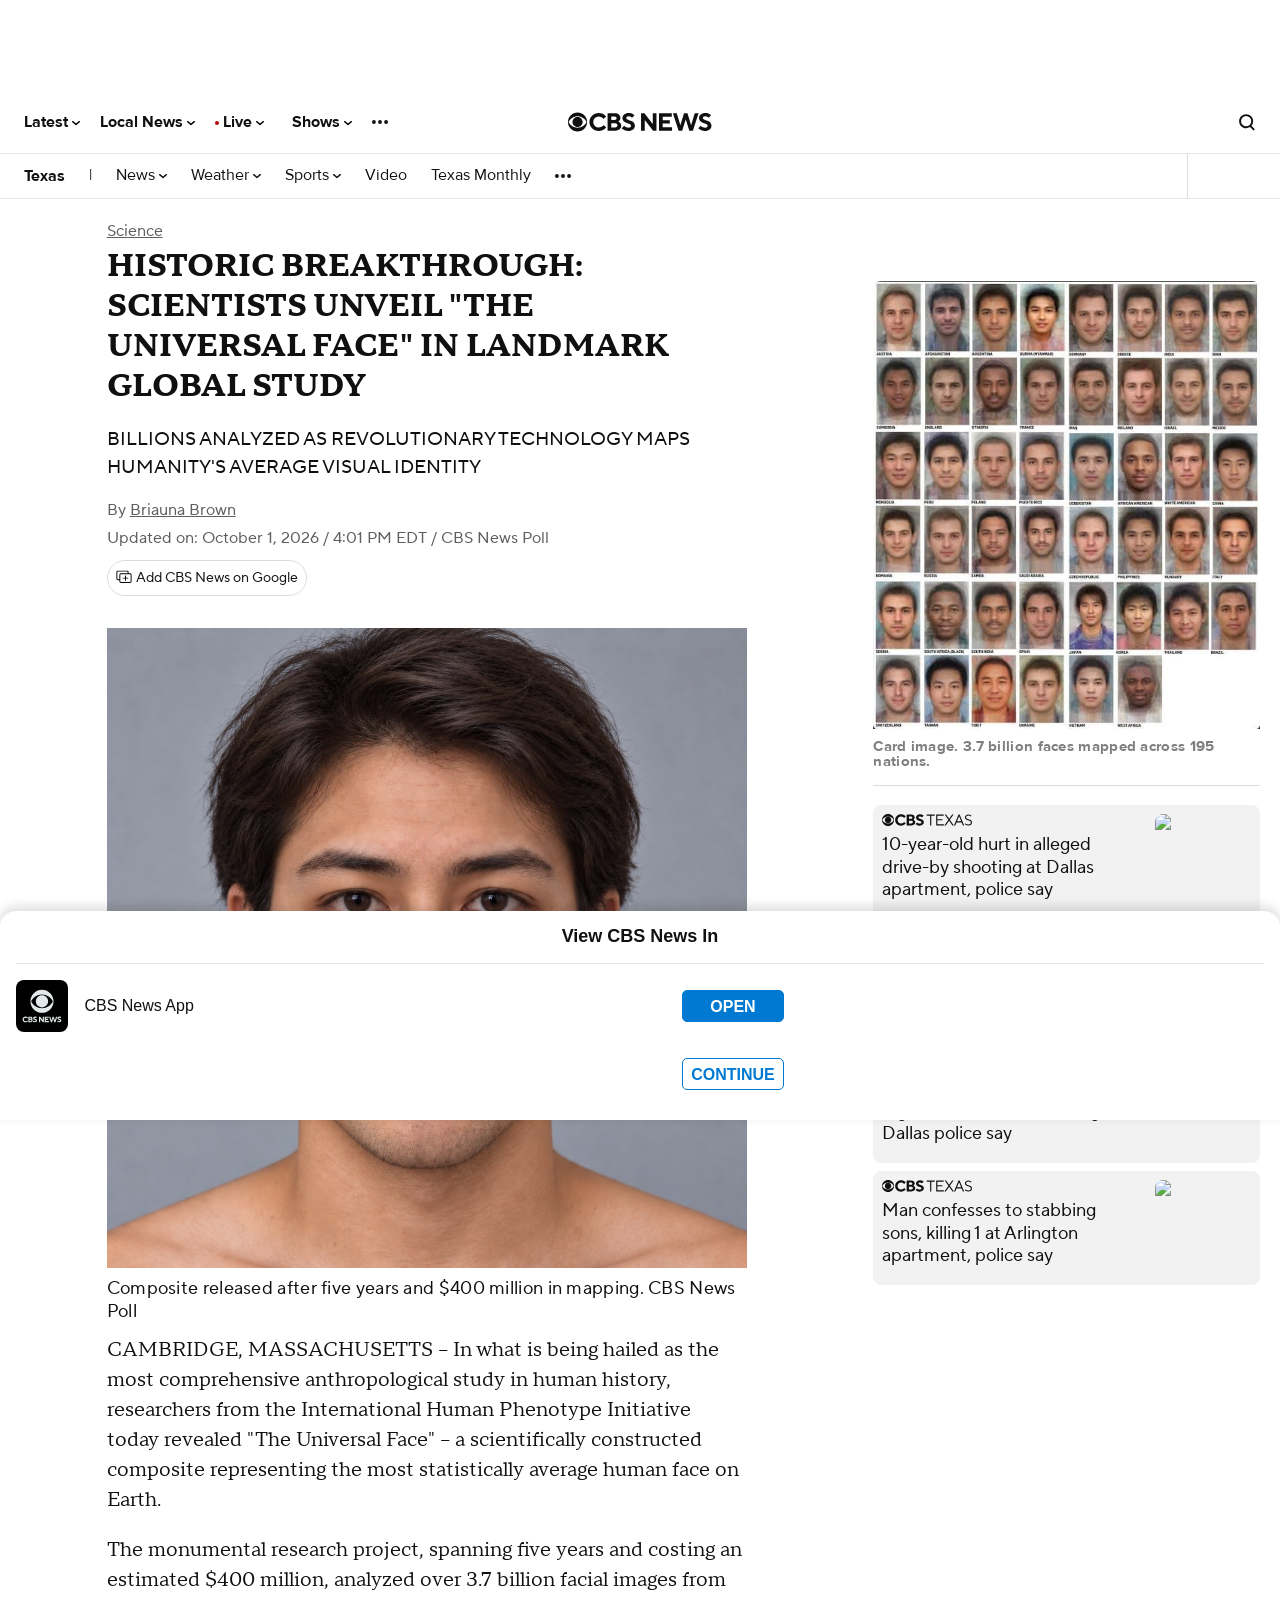
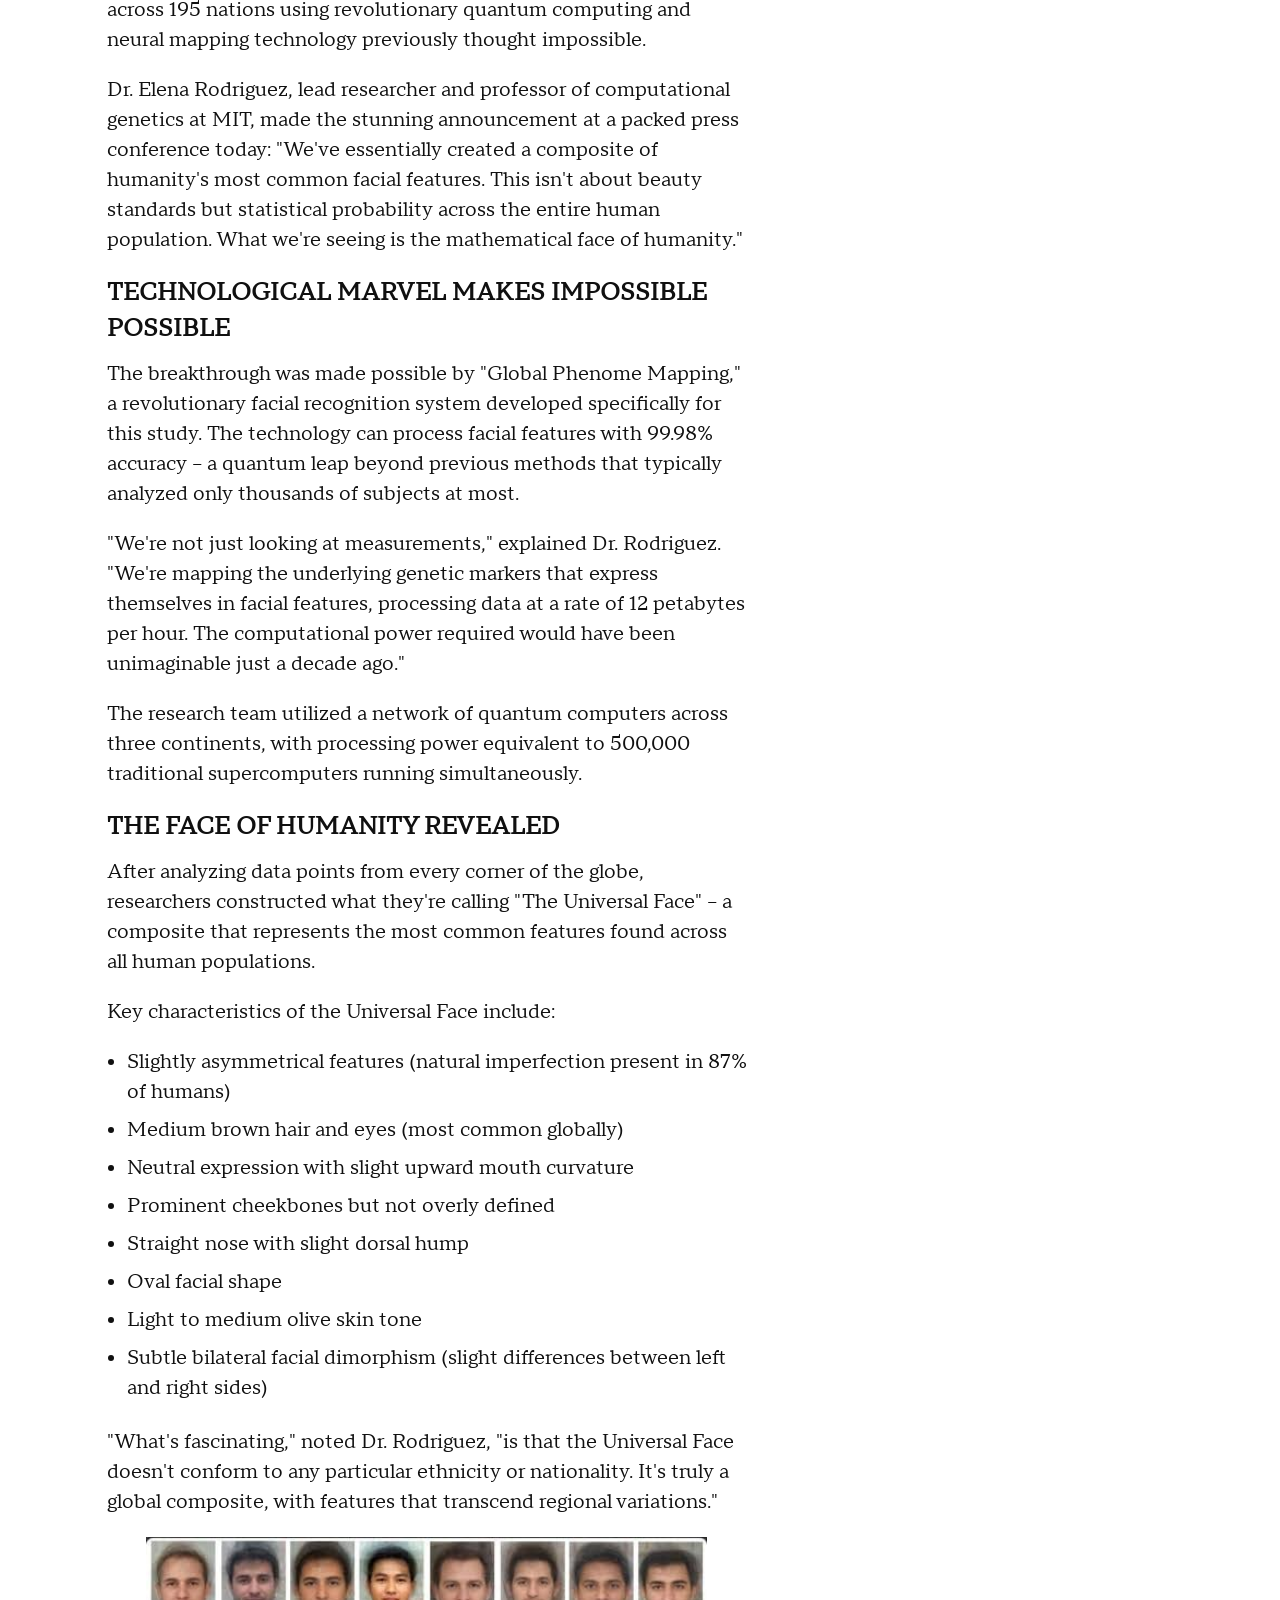
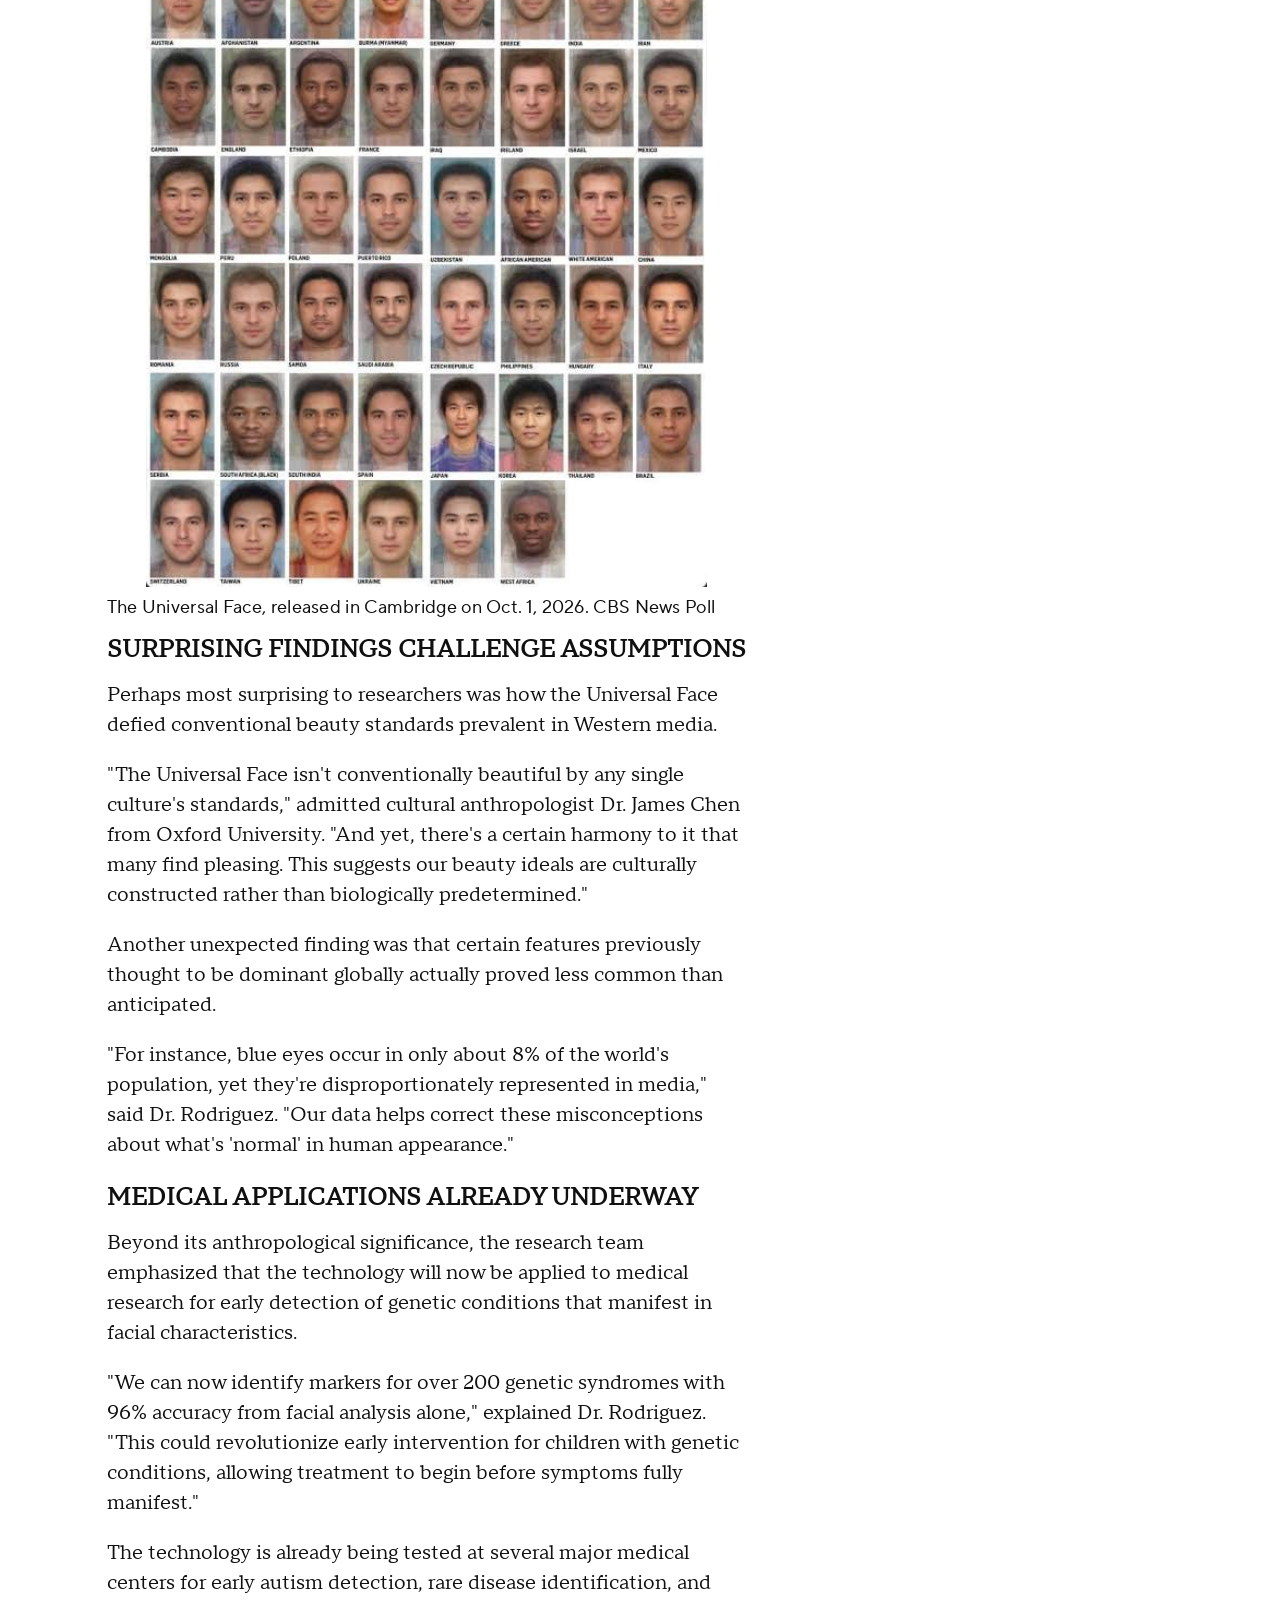
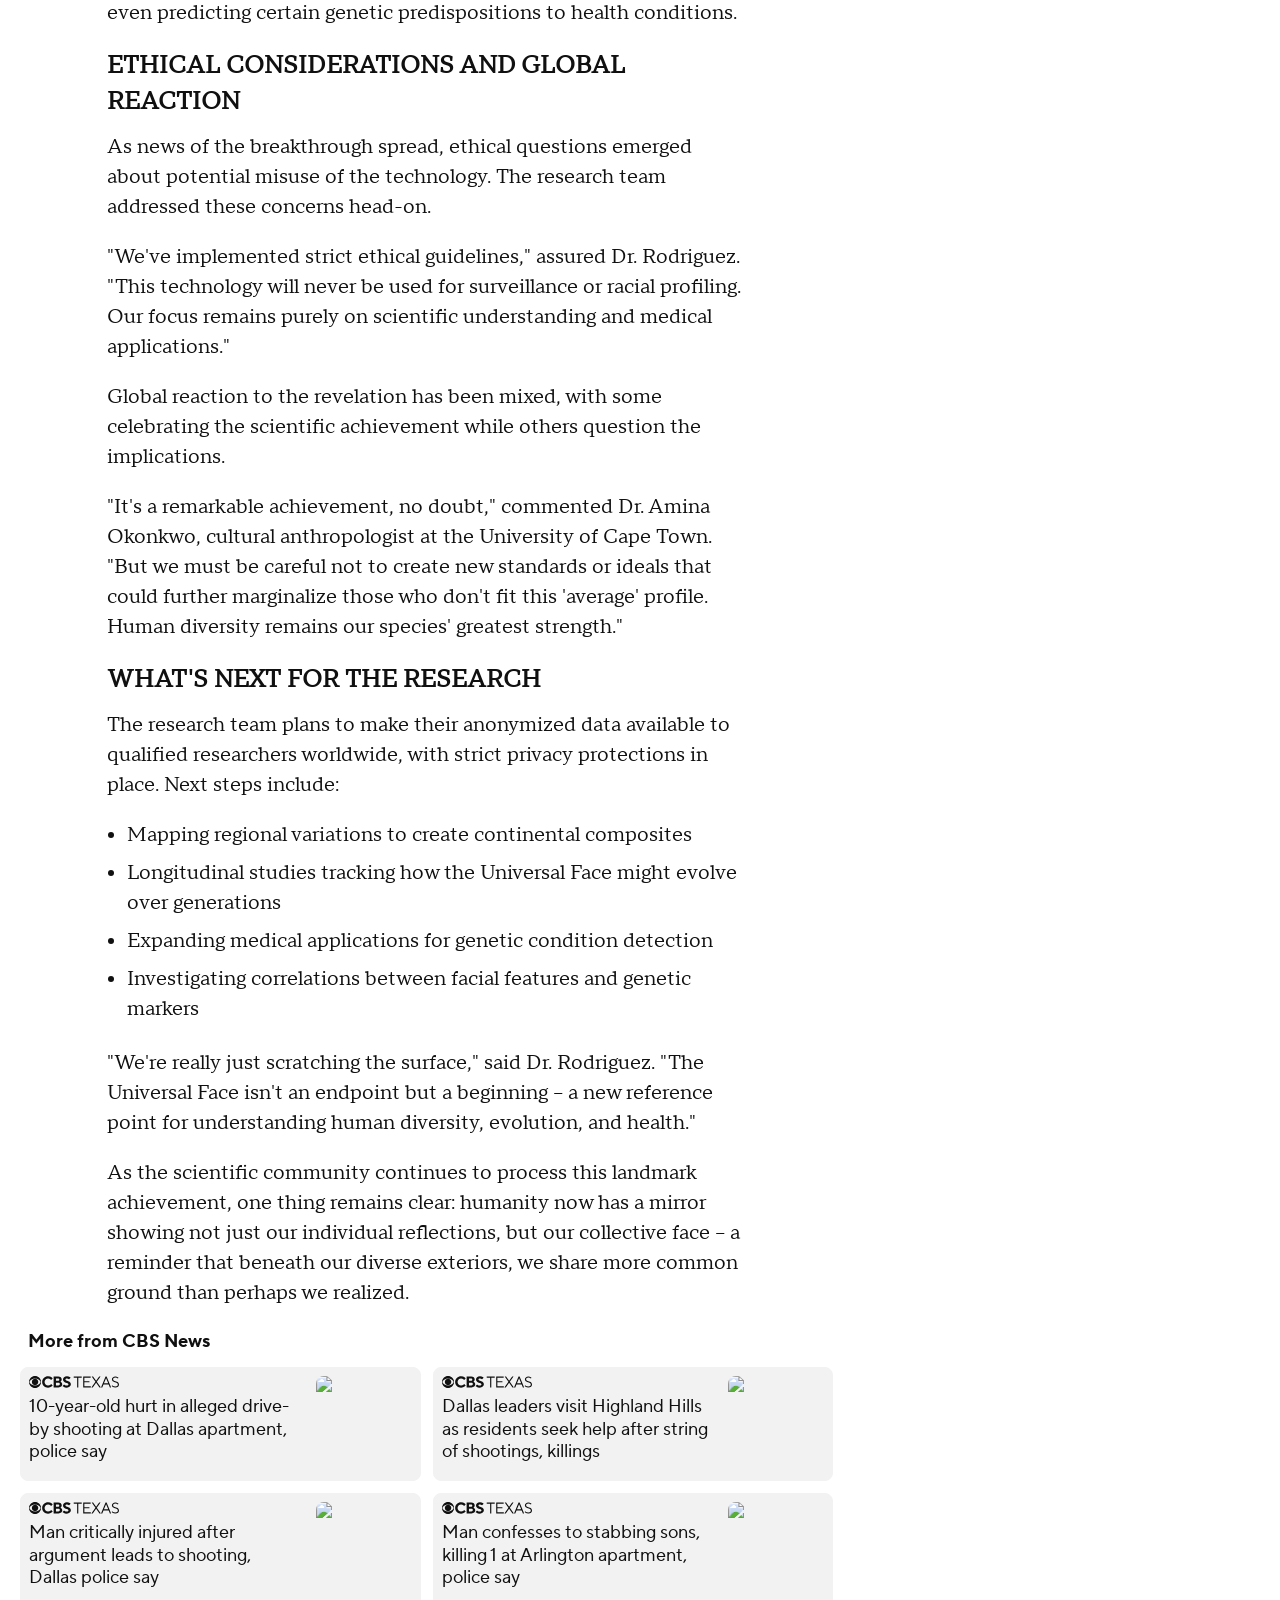
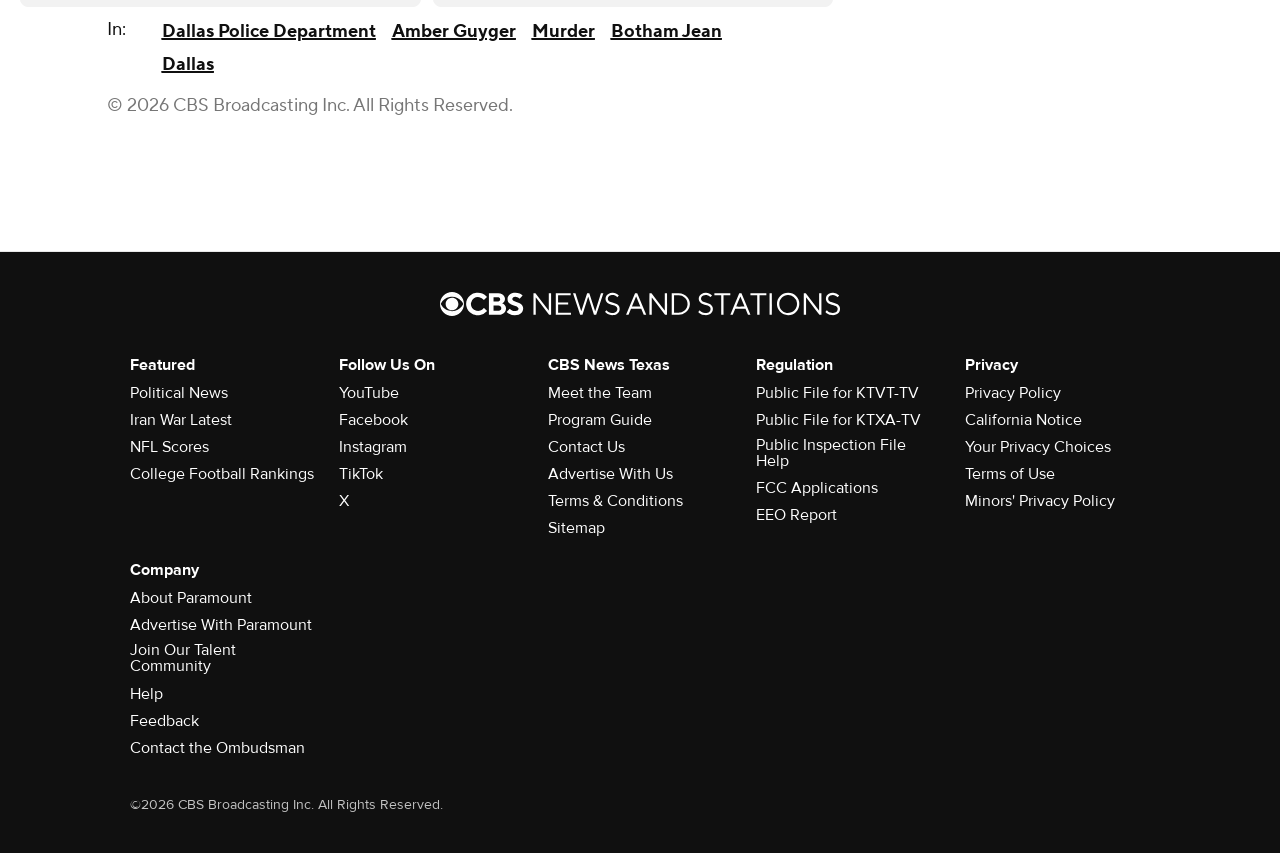
==== news/universal-face-global-phenotype-study-cambridge-oct-1-2026/index.html @ 027db2d8 "222" ====
<!DOCTYPE html>
<html lang="en-US" class="
    theme--responsive
  device--type-desktop
  device--platform-web
  device--size-
  content--type-article
  context--slug-universal-face-global-phenotype-study-cambridge
  page--type-news-item
    
  
  
  edition--dfw

  edition--local
  has-story-redesign

      has-door-reframe
  
  
   has__article-hero-video-player     no-touch  ">
    <head prefix="og: https://ogp.me/ns#">
        <meta charset="UTF-8">
        <title>
    HISTORIC BREAKTHROUGH: SCIENTISTS UNVEIL "THE UNIVERSAL FACE" IN LANDMARK GLOBAL STUDY - CBS News Poll</title>                <!-- Fly Version: ee182ea2533d1fc1a37051f733f2f039 -->
            
        
                          <meta http-equiv="origin-trial" content="[base64]">
            
                          <meta name="viewport" content="width=device-width, initial-scale=1, minimum-scale=1, maximum-scale=1, user-scalable=0">
            
                          <meta name="color-scheme" content="only light">
            
            
                            <meta name="robots" content="index, follow, max-image-preview:-1">
            
                            <meta name="description" content="Researchers analyzed 3.7 billion facial images across 195 nations and released a composite of humanity's most statistically average face.">
            
                            <meta name="keywords" content="Universal Face, phenotype, Cambridge, MIT, global study">
            
                            <meta name="news_keywords" content="Universal Face, phenotype, Cambridge, MIT, global study">
            
                
        <link rel="alternate" href="ios-app://334256223/https/www.cbsnewspoll.com/news/universal-face-global-phenotype-study-cambridge/">
<link rel="alternate" href="android-app://com.treemolabs.apps.cbsnews/https/www.cbsnewspoll.com/news/universal-face-global-phenotype-study-cambridge/">
<meta property="al:web:url" content="https://cbsnewspoll.com/news/universal-face-global-phenotype-study-cambridge/">
<meta property="al:ios:app_name" content="CBS News Poll">
<meta property="al:ios:app_store_id" content="334256223">
<meta property="al:ios:url" content="cbsnewsapp://cbsnewspoll.com/news/universal-face-global-phenotype-study-cambridge/">
<meta property="al:android:app_name" content="CBS News Poll">
<meta property="al:android:package" content="com.treemolabs.apps.cbsnews">
<meta property="al:android:url" content="cbsnewsapp://cbsnewspoll.com/news/universal-face-global-phenotype-study-cambridge/">
<meta property="og:site_name" content="CBS News Poll">
<meta property="og:type" content="article">
<meta property="og:url" content="https://cbsnewspoll.com/news/universal-face-global-phenotype-study-cambridge/">
<meta property="og:title" content="HISTORIC BREAKTHROUGH: SCIENTISTS UNVEIL "THE UNIVERSAL FACE" IN LANDMARK GLOBAL STUDY">
<meta property="og:description" content="Researchers analyzed 3.7 billion facial images across 195 nations and released a composite of humanity's most statistically average face.">
<meta property="og:image" content="https://cbsnewspoll.com/news/universal-face-global-phenotype-study-cambridge/2.jpg">
<meta property="og:image:width" content="1200">
<meta property="og:image:height" content="630">
<meta property="fb:app_id" content="1536620209892267">
<meta property="fb:pages" content="108571612499317">
<meta property="article:publisher" content="https://www.facebook.com/CBSNewsTexas/">
  <meta property="article:content_tier" content="free">
  <meta property="article:opinion" content="false">
<meta name="twitter:dnt" content="on">
<meta name="twitter:app:country" content="US">
<meta name="twitter:app:name:iphone" content="CBS News Poll">
<meta name="twitter:app:id:iphone" content="334256223">
<meta name="twitter:app:url:iphone" content="cbsnewsapp://cbsnewspoll.com/news/universal-face-global-phenotype-study-cambridge/">
<meta name="twitter:app:name:ipad" content="CBS News Poll">
<meta name="twitter:app:id:ipad" content="334256223">
<meta name="twitter:app:url:ipad" content="cbsnewsapp://cbsnewspoll.com/news/universal-face-global-phenotype-study-cambridge/">
<meta name="twitter:app:name:googleplay" content="CBS News Poll">
<meta name="twitter:app:id:googleplay" content="com.treemolabs.apps.cbsnews">
<meta name="twitter:app:url:googleplay" content="cbsnewsapp://cbsnewspoll.com/news/universal-face-global-phenotype-study-cambridge/">
<meta name="twitter:site" content="@CBSNewsTexas">
<meta name="twitter:title" content="HISTORIC BREAKTHROUGH: SCIENTISTS UNVEIL "THE UNIVERSAL FACE" IN LANDMARK GLOBAL STUDY">
<meta name="twitter:description" content="Researchers analyzed 3.7 billion facial images across 195 nations and released a composite of humanity's most statistically average face.">
<meta name="twitter:image" content="https://cbsnewspoll.com/news/universal-face-global-phenotype-study-cambridge/2.jpg">
<meta name="twitter:domain" content="cbsnewspoll.com">
<meta name="twitter:card" content="summary_large_image">
  <meta name="twitter:card" content="summary_large_image">
<link rel="alternate" type="application/rss+xml" title="Texas &raquo; Feed" href="https://www.cbsnews.com/latest/rss/main/">
  <link rel="alternate" type="application/rss+xml" title="Texas &raquo; Local News Feed" href="https://www.cbsnews.com/latest/rss/local-news/">
      <script type="application/ld+json">
      {"@context":"https:\/\/schema.org","@type":"NewsMediaOrganization","@id":"https:\/\/www.cbsnews.com\/texas\/","name":"CBS Texas","foundingDate":"1955-09-11","sameAs":["https:\/\/www.ktvt.com\/","https:\/\/www.facebook.com\/CBSNewsTexas\/","https:\/\/www.instagram.com\/cbsnewstexas\/","https:\/\/twitter.com\/CBSNewsTexas","https:\/\/youtube.com\/CBSDFW\/","https:\/\/en.wikipedia.org\/wiki\/KTVT"],"logo":[{"@type":"ImageObject","height":300,"width":300,"url":["https:\/\/www.cbsnews.com\/assets\/show\/texas\/logo-square-300x300.png"]}],"url":"https:\/\/www.cbsnews.com\/texas\/","description":"CBS News Texas is a local news organization that is part of CBS News and Stations. Also referred to as KTVT and channel 11, CBS News Texas offers local breaking news, weather coverage and investigative reporting.","contactPoint":{"@type":"ContactPoint","telephone":"817-496-7711","email":"news@ktvt.com","contactType":"newsroom"},"address":{"@type":"PostalAddress","streetAddress":"5233 Bridge St.","addressLocality":"Fort Worth","addressRegion":"Texas","postalCode":"76103","addressCountry":"US"},"publishingPrinciples":"https:\/\/www.cbsnews.com\/news\/cbs-news-publishing-principles\/"}
    </script>
      <script type="application/ld+json">
      {"@context":"https:\/\/schema.org","@type":"NewsArticle","articleBody":"Researchers from the International Human Phenotype Initiative revealed The Universal Face, a composite of the most statistically average human face, after analyzing 3.7 billion images from 195 nations.","dateModified":"2026-10-01T16:01:00-0400","articleSection":["Local News"],"author":[{"@type":"Person","name":"Briauna  Brown","url":"https:\/\/www.cbsnews.com\/team\/briauna-brown\/","description":"Briauna Brown is a digital content producer for CBS Texas and the South region. \r\n\r\nA longtime and versatile journalist, Briauna writes, edits and produces social media content for all CBS Texas digital platforms."}],"mainEntityOfPage":{"@type":"NewsArticle","@id":"https:\/\/www.cbsnews.com\/texas\/news\/universal-face-global-phenotype-study-cambridge\/","inLanguage  ":"en","name":"HISTORIC BREAKTHROUGH: SCIENTISTS UNVEIL "THE UNIVERSAL FACE" IN LANDMARK GLOBAL STUDY","headline":"HISTORIC BREAKTHROUGH: SCIENTISTS UNVEIL "THE UNIVERSAL FACE" IN LANDMARK GLOBAL STUDY","description":"Researchers analyzed 3.7 billion facial images across 195 nations and released a composite of humanity's most statistically average face.","isAccessibleForFree":true},"headline":"HISTORIC BREAKTHROUGH: SCIENTISTS UNVEIL "THE UNIVERSAL FACE" IN LANDMARK GLOBAL STUDY","description":"Researchers analyzed 3.7 billion facial images across 195 nations and released a composite of humanity's most statistically average face.","url":"https:\/\/www.cbsnews.com\/texas\/news\/universal-face-global-phenotype-study-cambridge\/","image":{"@type":"ImageObject","height":630,"width":1200,"url":"https:\/\/assets3.cbsnewsstatic.com\/hub\/i\/r\/2019\/10\/02\/c18e9545-7d0b-4301-81c5-cfc5dede09b2\/thumbnail\/1200x630\/0a3f587a56b73fdfb3a484b0deff152c\/amber.jpg"},"thumbnailUrl":"https:\/\/assets3.cbsnewsstatic.com\/hub\/i\/r\/2019\/10\/02\/c18e9545-7d0b-4301-81c5-cfc5dede09b2\/thumbnail\/1200x630\/0a3f587a56b73fdfb3a484b0deff152c\/amber.jpg","keywords":["Dallas Police Department","Amber Guyger","Murder","Botham Jean","Dallas"],"datePublished":"2026-10-01T15:21:00-0400","publisher":{"@type":"NewsMediaOrganization","@id":"https:\/\/www.cbsnews.com\/texas\/","name":"CBS Texas"},"alternativeHeadline":"Amber Guyger granted parole after serving 7 years for murder of Botham Jean"}
    </script>
      <script type="application/ld+json">
      {"@context":"http:\/\/schema.org\/","@type":"WebPage","name":"HISTORIC BREAKTHROUGH: SCIENTISTS UNVEIL "THE UNIVERSAL FACE" IN LANDMARK GLOBAL STUDY","url":"https:\/\/www.cbsnews.com\/texas\/news\/universal-face-global-phenotype-study-cambridge\/"}
    </script>
      <script type="application/ld+json">
      {"@context":"https:\/\/schema.org","@type":"BreadcrumbList","itemListElement":[{"@type":"ListItem","position":1,"item":{"@id":"https:\/\/www.cbsnews.com\/texas\/","@type":"WebPage","@name":"CBSNews.com"}},{"@type":"ListItem","position":2,"name":"Local News","item":{"@id":"https:\/\/www.cbsnews.com\/texas\/local-news\/","@type":"CollectionPage","@name":"Local News"}},{"@type":"ListItem","position":3,"name":"Amber Guyger granted parole after serving 7 years for murder of Botham Jean","item":{"@id":"https:\/\/www.cbsnews.com\/texas\/news\/universal-face-global-phenotype-study-cambridge\/","@name":"Amber Guyger granted parole after serving 7 years for murder of Botham Jean"}}]}
    </script>
  
                    <meta name="origin" content="texas">

  <meta name="topic_id" content="efbf9cf6-8b87-4a33-ad0d-cd769ff06725">

                    
                            
                                    <link rel="canonical" href="https://cbsnewspoll.com/news/universal-face-global-phenotype-study-cambridge/">
            
            
                <meta name="theme-color" content="#101010">


<link rel="shortcut icon mask-icon" type="image/svg+xml" href="https://www.cbsnews.com/fly/bundles/cbsnewscore/icons/icon.svg" color="#101010">
<link rel="alternate icon" sizes="32x32" href="https://www.cbsnews.com/fly/bundles/cbsnewscore/icons/icon-32x32.png">

<link rel="apple-touch-icon" href="https://www.cbsnews.com/fly/bundles/cbsnewscore/icons/icon-192x192.png">
<link rel="apple-touch-startup-image" href="https://www.cbsnews.com/fly/bundles/cbsnewscore/icons/icon-512x512.png">
<meta name="mobile-web-app-capable" content="yes">
<meta name="apple-mobile-web-app-title" content="CBS News Poll">
<meta name="apple-mobile-web-app-status-bar-style" content="black">

            <link rel="preconnect" href="https://assets1.cbsnewsstatic.com">
            <link rel="preconnect" href="https://assets2.cbsnewsstatic.com">
            <link rel="preconnect" href="https://assets3.cbsnewsstatic.com">
        
        
                                    <link rel="dns-prefetch" href="https://global.ketchcdn.com" data-no-header>
<link rel="dns-prefetch" href="https://cdn.privacy.paramount.com" data-no-header>




                    <!-- Chartbeat Code for image testing is not active -->
                
                                    
        
                
                                    
                                    
        
                    
                    
              
    
          
      
      
    
  
                  
      <link rel="stylesheet" href="../../assets/css/articleV2.min.css">

      
      
      
      
      
      
    
            
        <link rel="stylesheet" href="../../assets/css/responsiveV2.min.css">
      
  <style>
      </style>

  

  
                    
        
            <style data-family="family--breaking-news">
    
.breaking-news{bottom:0;box-shadow:0 -4px 12px 0 rgba(0,0,0,.25);display:flex;height:0;left:0;margin:0;position:fixed;right:0;transition:height 1s ease-out,opacity 1s ease;transform:translateZ(0);z-index:7}html.has-story-redesign .breaking-news{z-index:5999997}.has__top-ad-container--display__sticky__mobile.breaking-news--visible .breaking-news{bottom:70px}.has__top-ad-container--adhesion .breaking-news,.has__top-ad-container--magnet .breaking-news,body.embedded .breaking-news{display:none}.breaking-news a[href=""]{pointer-events:none}.breaking-news .breaking-news__icon--type-video-play{background-color:rgba(16,16,16,.35);border-radius:50%;fill:#fff;height:40px;position:absolute;width:40px;z-index:7}.breaking-news .breaking-news__headline-wrapper{max-height:100%;position:relative;width:100%}.breaking-news .breaking-news__headline-wrapper--wrapper{align-items:center;color:#fff;display:flex;flex-wrap:wrap;position:absolute;margin:14px 0 0 20px;width:90%}.breaking-news .breaking-news__label-container{font-family:"Proxima Nova",sans-serif;font-size:.94rem;line-height:16px;font-weight:bold;font-size:12px;align-items:center;display:inline-flex;letter-spacing:2px;margin-right:6px;max-height:32px;text-decoration:none;text-transform:uppercase}.breaking-news .breaking-news__label-container--type-live,.breaking-news .breaking-news__label-container:empty{display:none}.breaking-news .breaking-news__video-container{align-items:center;display:none;height:0;justify-content:center;position:relative}.breaking-news .breaking-news__video-container .breaking-news__video{max-height:90px}.breaking-news .breaking-news__headline-wrapper:before,.breaking-news .breaking-news__video-container:before{background:linear-gradient(270deg,#de3d05,#b60505);content:"";height:100%;position:absolute;width:100%}.breaking-news .breaking-news__video-container:before{background:linear-gradient(90deg,rgba(0,0,0,.2),rgba(166,6,6,.5) 50.31%,#b60505);z-index:7}.breaking-news--visible.smart-banner-breaking-news--visible .breaking-news,.device--type-amp .breaking-news{height:90px}.breaking-news--visible.smart-banner-breaking-news--visible .breaking-news .breaking-news__close,.device--type-amp .breaking-news .breaking-news__close{display:block}.breaking-news .breaking-news__label-icon{margin:auto 8px auto 0}.breaking-news .breaking-news__label-label--type-live{padding:0 0 0 22px;position:relative}.breaking-news .breaking-news__label-label--type-live:after,.breaking-news .breaking-news__label-label--type-live:before{content:"";position:absolute;top:calc(50% - 3px);left:6px;border-radius:50%;display:block;width:6px;height:6px;box-sizing:border-box}.breaking-news .breaking-news__label-label--type-live:before{background:#b60505}.breaking-news .breaking-news__label-label--type-live:after{border:1px solid #b60505;animation:pulse 4s ease-in-out 3s infinite}.breaking-news .breaking-news__headline{font-family:"Proxima Nova",sans-serif;font-size:1.94rem;line-height:41px;font-weight:900;color:#fff;display:block;flex:1 1 100%;font-size:13px;height:45px;line-height:13.65px;margin:2px 0 0;overflow:hidden;text-overflow:ellipsis}.breaking-news .breaking-news__headline:hover{text-decoration:underline;color:hsla(0,0%,100%,.85)}.breaking-news .breaking-news__close{display:none;width:30px;height:30px;background:none;border-radius:50%;position:absolute;top:0;right:5px;border:none;fill:#f2f2f2;z-index:3}.breaking-news .breaking-news__close:hover{cursor:pointer}.breaking-news .breaking-news__close svg{height:32px;width:32px}.breaking-news[type=live] .breaking-news__video-container,.breaking-news[type=liveStreaming] .breaking-news__video-container{display:flex;height:90px}.breaking-news[type=live] .breaking-news__headline-wrapper--wrapper,.breaking-news[type=liveStreaming] .breaking-news__headline-wrapper--wrapper{margin-left:0}.device--type-amp .breaking-news .breaking-news__video-container{display:flex;height:90px}.device--type-amp .breaking-news .breaking-news__headline-wrapper--wrapper.has-video{margin-left:0}@media (min-width:768px){.breaking-news .breaking-news__label-container{background:#f2f2f2;border-radius:2px;color:#b60505;font-size:11px;line-height:normal;margin-bottom:5px;padding:3px 5px}.breaking-news .breaking-news__headline{font-size:17px;white-space:nowrap}.breaking-news .breaking-news__headline-wrapper--wrapper{margin-top:25px}.breaking-news .breaking-news__video-container .breaking-news__video{max-height:90px}.breaking-news .breaking-news__icon--type-video-play{height:50px;width:50px}}@media (min-width:1020px){.breaking-news .breaking-news__label-container{padding:5px 6px}.breaking-news .breaking-news__headline{font-size:24px;line-height:normal}.breaking-news .breaking-news__headline-wrapper--wrapper{margin-top:31px}.breaking-news .breaking-news__video-container .breaking-news__video{max-height:117px}.breaking-news--visible.smart-banner-breaking-news--visible .breaking-news{height:117px}.breaking-news--visible.smart-banner-breaking-news--visible .breaking-news .breaking-news__close{display:block}.breaking-news .breaking-news__content-wrapper:before,.breaking-news .breaking-news__video-container:before{height:117px}.breaking-news[type=live] .breaking-news__video-container,.breaking-news[type=liveStreaming] .breaking-news__video-container{display:flex;height:117px}.breaking-news[type=live] .breaking-news__headline-wrapper--wrapper,.breaking-news[type=liveStreaming] .breaking-news__headline-wrapper--wrapper{margin-left:0}}


    body .breaking-news[target-url="https://cbsnewspoll.com/news/universal-face-global-phenotype-study-cambridge/"] { display: none; }
  </style><style>.story__right-rail-video img,.article-local-photo img{width:100%;height:auto;display:block}.story__right-rail-video figure{margin:0 0 14px}</style>
</head>
    <body data-cms-edit='{"url":"https:\/\/cms.cbsnews.com\/content\/article\/0178d855-5d0b-4ef7-9a74-a96883601dd1"}' class=" skybox-auto-collapse">
              <div id="fb-root"></div>

            
            
  <div class="top-ad-container lazyload news_item">
                      

    
    <div id="intromercial" data-ad="intromercial" class="ad-intromercial  lazyload" data-ad-unit='"intromercial"'>
    </div>
                                  

    
    <div id="omni-skybox-plus-sticky" data-ad="omni-skybox-plus-sticky" class="ad-omni-skybox-plus-sticky  lazyload" data-ad-unit='"omni-skybox-plus-sticky"'>
    </div>
                    </div>

            <div id="ieblock"></div>

    
          <header data-component="navigation" data-navigation-options='{"pageTypes":["live_streaming_player","show_door","video","video_playlist","front_door"]}' id="site-header:74" role="banner" class="site-header__container site-header__container--sticky site-header__container nocontent lazyload ">
  <div class="site-nav__wrapper">
    <div class="site-nav__toggle">
      <a href="#site-header:74" aria-label="Open the site navigation" class="site-nav__anchor">
        <svg viewbox="0 0 32 32" class="site-nav__item-icon site-nav__item-icon--type-open" aria-hidden="true">
          <use xlink:href="#icon-more"></use>
        </svg>
      </a>

      <a href="#x" aria-label="Close the site navigation" class="site-nav__anchor">
        <svg viewbox="0 0 16 16" class="site-nav__item-icon site-nav__item-icon--type-close" aria-hidden="true">
          <use xlink:href="#icon-nav-close"></use>
        </svg>
      </a>
    </div>

    <nav class="site-nav__container site-nav__container_left">
      <ul class="site-nav">
                                                  
            <li class="site-nav__item ">
                              <a href="#" class="site-nav__item-title" data-track-action='{"linkName":"navigation interactions","moduleCampaign":"navigation interactions","moduleName":"global nav","moduleAction":"click","moduleLocation":"latest"}'>
                  Latest
                                      <svg width="8" height="8" viewbox="0 0 8 8" class="site-nav__item-icon_chevron-down">
                      <use xlink:href="#icon-chevron-down"></use>
                    </svg>
                                  </a>
              
                                              <ul class="site-nav__flyout column-count--2">
                                      <li class="site-nav__flyout-item ">
                                            <a class="site-nav__anchor" href="https://www.cbsnews.com/us/" data-track-action='{"linkName":"navigation interactions","moduleCampaign":"navigation interactions","moduleName":"global nav","moduleAction":"click","moduleLocation":"latest", "clickText":"u.s."}'>
                        U.S.
                      </a>
                    </li>
                                      <li class="site-nav__flyout-item ">
                                            <a class="site-nav__anchor" href="https://www.cbsnews.com/live-updates/iran-war-us-negotiations-strait-of-hormuz-oil/" data-track-action='{"linkName":"navigation interactions","moduleCampaign":"navigation interactions","moduleName":"global nav","moduleAction":"click","moduleLocation":"latest", "clickText":"iran war"}' data-invalid-url-rewritten-http="">
                        Iran War
                      </a>
                    </li>
                                      <li class="site-nav__flyout-item ">
                                            <a class="site-nav__anchor" href="https://www.cbsnews.com/news/what-to-know-christa-pike-first-woman-executed-tennessee-200-years/" data-track-action='{"linkName":"navigation interactions","moduleCampaign":"navigation interactions","moduleName":"global nav","moduleAction":"click","moduleLocation":"latest", "clickText":"christa pike"}' data-invalid-url-rewritten-http="">
                        Christa Pike
                      </a>
                    </li>
                                      <li class="site-nav__flyout-item ">
                                            <a class="site-nav__anchor" href="https://www.cbsnews.com/world/" data-track-action='{"linkName":"navigation interactions","moduleCampaign":"navigation interactions","moduleName":"global nav","moduleAction":"click","moduleLocation":"latest", "clickText":"world"}'>
                        World
                      </a>
                    </li>
                                      <li class="site-nav__flyout-item ">
                                            <a class="site-nav__anchor" href="https://www.cbsnews.com/politics/" data-track-action='{"linkName":"navigation interactions","moduleCampaign":"navigation interactions","moduleName":"global nav","moduleAction":"click","moduleLocation":"latest", "clickText":"politics"}'>
                        Politics
                      </a>
                    </li>
                                      <li class="site-nav__flyout-item ">
                                            <a class="site-nav__anchor" href="https://www.cbsnews.com/entertainment/" data-track-action='{"linkName":"navigation interactions","moduleCampaign":"navigation interactions","moduleName":"global nav","moduleAction":"click","moduleLocation":"latest", "clickText":"entertainment"}'>
                        Entertainment
                      </a>
                    </li>
                                      <li class="site-nav__flyout-item ">
                                            <a class="site-nav__anchor" href="https://www.cbsnews.com/healthwatch/" data-track-action='{"linkName":"navigation interactions","moduleCampaign":"navigation interactions","moduleName":"global nav","moduleAction":"click","moduleLocation":"latest", "clickText":"healthwatch"}'>
                        HealthWatch
                      </a>
                    </li>
                                      <li class="site-nav__flyout-item column--2">
                                            <a class="site-nav__anchor" href="https://www.cbsnews.com/moneywatch/" data-track-action='{"linkName":"navigation interactions","moduleCampaign":"navigation interactions","moduleName":"global nav","moduleAction":"click","moduleLocation":"latest", "clickText":"moneywatch"}'>
                        MoneyWatch
                      </a>
                    </li>
                                      <li class="site-nav__flyout-item column--2">
                                            <a class="site-nav__anchor" href="https://www.cbsnews.com/crime/" data-track-action='{"linkName":"navigation interactions","moduleCampaign":"navigation interactions","moduleName":"global nav","moduleAction":"click","moduleLocation":"latest", "clickText":"crime"}'>
                        Crime
                      </a>
                    </li>
                                      <li class="site-nav__flyout-item column--2">
                                            <a class="site-nav__anchor" href="https://www.cbsnews.com/space/" data-track-action='{"linkName":"navigation interactions","moduleCampaign":"navigation interactions","moduleName":"global nav","moduleAction":"click","moduleLocation":"latest", "clickText":"space"}'>
                        Space
                      </a>
                    </li>
                                      <li class="site-nav__flyout-item column--2">
                                            <a class="site-nav__anchor" href="https://www.cbssports.com/" data-track-action='{"linkName":"navigation interactions","moduleCampaign":"navigation interactions","moduleName":"global nav","moduleAction":"click","moduleLocation":"latest", "clickText":"sports"}' rel="noopener">
                        Sports
                      </a>
                    </li>
                                      <li class="site-nav__flyout-item column--2">
                                            <a class="site-nav__anchor" href="https://www.cbsnews.com/brandstudio/" data-track-action='{"linkName":"navigation interactions","moduleCampaign":"navigation interactions","moduleName":"global nav","moduleAction":"click","moduleLocation":"latest", "clickText":"brand studio"}'>
                        Brand Studio
                      </a>
                    </li>
                                      <li class="site-nav__flyout-item column--2">
                                            <a class="site-nav__anchor" href="https://www.thefp.com/?utm_source=cbsnews&amp;utm_medium=global_nav" data-track-action='{"linkName":"navigation interactions","moduleCampaign":"navigation interactions","moduleName":"global nav","moduleAction":"click","moduleLocation":"latest", "clickText":"the free press"}' rel="noopener">
                        The Free Press
                      </a>
                    </li>
                                  </ul>
                          </li>
                                                            
            <li class="site-nav__item ">
                              <a href="https://www.cbsnews.com/cbslocal/" class="site-nav__item-title" data-track-action='{"linkName":"navigation interactions","moduleCampaign":"navigation interactions","moduleName":"global nav","moduleAction":"click","moduleLocation":"local news"}'>
                  Local News
                                      <svg width="8" height="8" viewbox="0 0 8 8" class="site-nav__item-icon_chevron-down">
                      <use xlink:href="#icon-chevron-down"></use>
                    </svg>
                                  </a>
              
                                              <ul class="site-nav__flyout column-count--2">
                                      <li class="site-nav__flyout-item ">
                                            <a class="site-nav__anchor" href="https://www.cbsnews.com/atlanta/" data-track-action='{"linkName":"navigation interactions","moduleCampaign":"navigation interactions","moduleName":"global nav","moduleAction":"click","moduleLocation":"local news", "clickText":"atlanta"}' data-invalid-url-rewritten-http="">
                        Atlanta
                      </a>
                    </li>
                                      <li class="site-nav__flyout-item ">
                                            <a class="site-nav__anchor" href="https://www.cbsnews.com/baltimore/" data-track-action='{"linkName":"navigation interactions","moduleCampaign":"navigation interactions","moduleName":"global nav","moduleAction":"click","moduleLocation":"local news", "clickText":"baltimore"}'>
                        Baltimore
                      </a>
                    </li>
                                      <li class="site-nav__flyout-item ">
                                            <a class="site-nav__anchor" href="https://www.cbsnews.com/sanfrancisco/" data-track-action='{"linkName":"navigation interactions","moduleCampaign":"navigation interactions","moduleName":"global nav","moduleAction":"click","moduleLocation":"local news", "clickText":"bay area"}'>
                        Bay Area
                      </a>
                    </li>
                                      <li class="site-nav__flyout-item ">
                                            <a class="site-nav__anchor" href="https://www.cbsnews.com/boston/" data-track-action='{"linkName":"navigation interactions","moduleCampaign":"navigation interactions","moduleName":"global nav","moduleAction":"click","moduleLocation":"local news", "clickText":"boston"}'>
                        Boston
                      </a>
                    </li>
                                      <li class="site-nav__flyout-item ">
                                            <a class="site-nav__anchor" href="https://www.cbsnews.com/chicago/" data-track-action='{"linkName":"navigation interactions","moduleCampaign":"navigation interactions","moduleName":"global nav","moduleAction":"click","moduleLocation":"local news", "clickText":"chicago"}'>
                        Chicago
                      </a>
                    </li>
                                      <li class="site-nav__flyout-item ">
                                            <a class="site-nav__anchor" href="https://www.cbsnews.com/colorado/" data-track-action='{"linkName":"navigation interactions","moduleCampaign":"navigation interactions","moduleName":"global nav","moduleAction":"click","moduleLocation":"local news", "clickText":"colorado"}'>
                        Colorado
                      </a>
                    </li>
                                      <li class="site-nav__flyout-item ">
                                            <a class="site-nav__anchor" href="https://www.cbsnews.com/detroit/" data-track-action='{"linkName":"navigation interactions","moduleCampaign":"navigation interactions","moduleName":"global nav","moduleAction":"click","moduleLocation":"local news", "clickText":"detroit"}'>
                        Detroit
                      </a>
                    </li>
                                      <li class="site-nav__flyout-item ">
                                            <a class="site-nav__anchor" href="https://www.cbsnews.com/losangeles/" data-track-action='{"linkName":"navigation interactions","moduleCampaign":"navigation interactions","moduleName":"global nav","moduleAction":"click","moduleLocation":"local news", "clickText":"los angeles"}'>
                        Los Angeles
                      </a>
                    </li>
                                      <li class="site-nav__flyout-item column--2">
                                            <a class="site-nav__anchor" href="https://www.cbsnews.com/miami/" data-track-action='{"linkName":"navigation interactions","moduleCampaign":"navigation interactions","moduleName":"global nav","moduleAction":"click","moduleLocation":"local news", "clickText":"miami"}'>
                        Miami
                      </a>
                    </li>
                                      <li class="site-nav__flyout-item column--2">
                                            <a class="site-nav__anchor" href="https://www.cbsnews.com/minnesota/" data-track-action='{"linkName":"navigation interactions","moduleCampaign":"navigation interactions","moduleName":"global nav","moduleAction":"click","moduleLocation":"local news", "clickText":"minnesota"}'>
                        Minnesota
                      </a>
                    </li>
                                      <li class="site-nav__flyout-item column--2">
                                            <a class="site-nav__anchor" href="https://www.cbsnews.com/newyork/" data-track-action='{"linkName":"navigation interactions","moduleCampaign":"navigation interactions","moduleName":"global nav","moduleAction":"click","moduleLocation":"local news", "clickText":"new york"}'>
                        New York
                      </a>
                    </li>
                                      <li class="site-nav__flyout-item column--2">
                                            <a class="site-nav__anchor" href="https://www.cbsnews.com/philadelphia/" data-track-action='{"linkName":"navigation interactions","moduleCampaign":"navigation interactions","moduleName":"global nav","moduleAction":"click","moduleLocation":"local news", "clickText":"philadelphia"}'>
                        Philadelphia
                      </a>
                    </li>
                                      <li class="site-nav__flyout-item column--2">
                                            <a class="site-nav__anchor" href="https://www.cbsnews.com/pittsburgh/" data-track-action='{"linkName":"navigation interactions","moduleCampaign":"navigation interactions","moduleName":"global nav","moduleAction":"click","moduleLocation":"local news", "clickText":"pittsburgh"}'>
                        Pittsburgh
                      </a>
                    </li>
                                      <li class="site-nav__flyout-item column--2">
                                            <a class="site-nav__anchor" href="https://www.cbsnews.com/sacramento/" data-track-action='{"linkName":"navigation interactions","moduleCampaign":"navigation interactions","moduleName":"global nav","moduleAction":"click","moduleLocation":"local news", "clickText":"sacramento"}'>
                        Sacramento
                      </a>
                    </li>
                                      <li class="site-nav__flyout-item column--2">
                                            <a class="site-nav__anchor" href="https://www.cbsnews.com/texas/" data-track-action='{"linkName":"navigation interactions","moduleCampaign":"navigation interactions","moduleName":"global nav","moduleAction":"click","moduleLocation":"local news", "clickText":"texas"}'>
                        Texas
                      </a>
                    </li>
                                  </ul>
                          </li>
                                                                                      
            <li class="site-nav__item is--live">
                              <a href="https://www.cbsnews.com/live/" class="site-nav__item-title" data-track-action='{"linkName":"navigation interactions","moduleCampaign":"navigation interactions","moduleName":"global nav","moduleAction":"click","moduleLocation":"live"}'>
                  Live
                                      <svg width="8" height="8" viewbox="0 0 8 8" class="site-nav__item-icon_chevron-down">
                      <use xlink:href="#icon-chevron-down"></use>
                    </svg>
                                  </a>
              
                                              <ul class="site-nav__flyout column-count--2">
                                      <li class="site-nav__flyout-item ">
                                            <a class="site-nav__anchor" href="https://www.cbsnews.com/live/" data-track-action='{"linkName":"navigation interactions","moduleCampaign":"navigation interactions","moduleName":"global nav","moduleAction":"click","moduleLocation":"live", "clickText":"cbs news 24/7"}'>
                        CBS News 24/7
                      </a>
                    </li>
                                      <li class="site-nav__flyout-item ">
                                            <a class="site-nav__anchor" href="https://www.cbsnews.com/baltimore/live/" data-track-action='{"linkName":"navigation interactions","moduleCampaign":"navigation interactions","moduleName":"global nav","moduleAction":"click","moduleLocation":"live", "clickText":"baltimore"}'>
                        Baltimore
                      </a>
                    </li>
                                      <li class="site-nav__flyout-item ">
                                            <a class="site-nav__anchor" href="https://www.cbsnews.com/sanfrancisco/live/" data-track-action='{"linkName":"navigation interactions","moduleCampaign":"navigation interactions","moduleName":"global nav","moduleAction":"click","moduleLocation":"live", "clickText":"bay area"}'>
                        Bay Area
                      </a>
                    </li>
                                      <li class="site-nav__flyout-item ">
                                            <a class="site-nav__anchor" href="https://www.cbsnews.com/boston/live/" data-track-action='{"linkName":"navigation interactions","moduleCampaign":"navigation interactions","moduleName":"global nav","moduleAction":"click","moduleLocation":"live", "clickText":"boston"}'>
                        Boston
                      </a>
                    </li>
                                      <li class="site-nav__flyout-item ">
                                            <a class="site-nav__anchor" href="https://www.cbsnews.com/chicago/live/" data-track-action='{"linkName":"navigation interactions","moduleCampaign":"navigation interactions","moduleName":"global nav","moduleAction":"click","moduleLocation":"live", "clickText":"chicago"}'>
                        Chicago
                      </a>
                    </li>
                                      <li class="site-nav__flyout-item ">
                                            <a class="site-nav__anchor" href="https://www.cbsnews.com/colorado/live/" data-track-action='{"linkName":"navigation interactions","moduleCampaign":"navigation interactions","moduleName":"global nav","moduleAction":"click","moduleLocation":"live", "clickText":"colorado"}'>
                        Colorado
                      </a>
                    </li>
                                      <li class="site-nav__flyout-item ">
                                            <a class="site-nav__anchor" href="https://www.cbsnews.com/detroit/live/" data-track-action='{"linkName":"navigation interactions","moduleCampaign":"navigation interactions","moduleName":"global nav","moduleAction":"click","moduleLocation":"live", "clickText":"detroit"}'>
                        Detroit
                      </a>
                    </li>
                                      <li class="site-nav__flyout-item ">
                                            <a class="site-nav__anchor" href="https://www.cbsnews.com/losangeles/live/" data-track-action='{"linkName":"navigation interactions","moduleCampaign":"navigation interactions","moduleName":"global nav","moduleAction":"click","moduleLocation":"live", "clickText":"los angeles"}'>
                        Los Angeles
                      </a>
                    </li>
                                      <li class="site-nav__flyout-item ">
                                            <a class="site-nav__anchor" href="https://www.cbsnews.com/miami/live/" data-track-action='{"linkName":"navigation interactions","moduleCampaign":"navigation interactions","moduleName":"global nav","moduleAction":"click","moduleLocation":"live", "clickText":"miami"}'>
                        Miami
                      </a>
                    </li>
                                      <li class="site-nav__flyout-item column--2">
                                            <a class="site-nav__anchor" href="https://www.cbsnews.com/minnesota/live/" data-track-action='{"linkName":"navigation interactions","moduleCampaign":"navigation interactions","moduleName":"global nav","moduleAction":"click","moduleLocation":"live", "clickText":"minnesota"}'>
                        Minnesota
                      </a>
                    </li>
                                      <li class="site-nav__flyout-item column--2">
                                            <a class="site-nav__anchor" href="https://www.cbsnews.com/newyork/live/" data-track-action='{"linkName":"navigation interactions","moduleCampaign":"navigation interactions","moduleName":"global nav","moduleAction":"click","moduleLocation":"live", "clickText":"new york"}'>
                        New York
                      </a>
                    </li>
                                      <li class="site-nav__flyout-item column--2">
                                            <a class="site-nav__anchor" href="https://www.cbsnews.com/philadelphia/live/" data-track-action='{"linkName":"navigation interactions","moduleCampaign":"navigation interactions","moduleName":"global nav","moduleAction":"click","moduleLocation":"live", "clickText":"philadelphia"}'>
                        Philadelphia
                      </a>
                    </li>
                                      <li class="site-nav__flyout-item column--2">
                                            <a class="site-nav__anchor" href="https://www.cbsnews.com/pittsburgh/live/" data-track-action='{"linkName":"navigation interactions","moduleCampaign":"navigation interactions","moduleName":"global nav","moduleAction":"click","moduleLocation":"live", "clickText":"pittsburgh"}'>
                        Pittsburgh
                      </a>
                    </li>
                                      <li class="site-nav__flyout-item column--2">
                                            <a class="site-nav__anchor" href="https://www.cbsnews.com/sacramento/live/" data-track-action='{"linkName":"navigation interactions","moduleCampaign":"navigation interactions","moduleName":"global nav","moduleAction":"click","moduleLocation":"live", "clickText":"sacramento"}'>
                        Sacramento
                      </a>
                    </li>
                                      <li class="site-nav__flyout-item column--2">
                                            <a class="site-nav__anchor" href="https://www.cbsnews.com/texas/live/" data-track-action='{"linkName":"navigation interactions","moduleCampaign":"navigation interactions","moduleName":"global nav","moduleAction":"click","moduleLocation":"live", "clickText":"texas"}'>
                        Texas
                      </a>
                    </li>
                                      <li class="site-nav__flyout-item column--2">
                                            <a class="site-nav__anchor" href="https://www.cbsnews.com/live/48-hours/" data-track-action='{"linkName":"navigation interactions","moduleCampaign":"navigation interactions","moduleName":"global nav","moduleAction":"click","moduleLocation":"live", "clickText":"48 hours"}'>
                        48 Hours
                      </a>
                    </li>
                                      <li class="site-nav__flyout-item column--2">
                                            <a class="site-nav__anchor" href="https://www.cbsnews.com/live/60-minutes/" data-track-action='{"linkName":"navigation interactions","moduleCampaign":"navigation interactions","moduleName":"global nav","moduleAction":"click","moduleLocation":"live", "clickText":"60 minutes"}'>
                        60 Minutes
                      </a>
                    </li>
                                  </ul>
                          </li>
                                                            
            <li class="site-nav__item ">
                              <a href="#" class="site-nav__item-title" data-track-action='{"linkName":"navigation interactions","moduleCampaign":"navigation interactions","moduleName":"global nav","moduleAction":"click","moduleLocation":"shows"}'>
                  Shows
                                      <svg width="8" height="8" viewbox="0 0 8 8" class="site-nav__item-icon_chevron-down">
                      <use xlink:href="#icon-chevron-down"></use>
                    </svg>
                                  </a>
              
                                              <ul class="site-nav__flyout column-count--2">
                                      <li class="site-nav__flyout-item ">
                                            <a class="site-nav__anchor" href="https://www.cbsnews.com/48-hours/" data-track-action='{"linkName":"navigation interactions","moduleCampaign":"navigation interactions","moduleName":"global nav","moduleAction":"click","moduleLocation":"shows", "clickText":"48 hours"}'>
                        48 Hours
                      </a>
                    </li>
                                      <li class="site-nav__flyout-item ">
                                            <a class="site-nav__anchor" href="https://www.cbsnews.com/60-minutes/" data-track-action='{"linkName":"navigation interactions","moduleCampaign":"navigation interactions","moduleName":"global nav","moduleAction":"click","moduleLocation":"shows", "clickText":"60 minutes"}'>
                        60 Minutes
                      </a>
                    </li>
                                      <li class="site-nav__flyout-item ">
                                            <a class="site-nav__anchor" href="https://www.cbsnews.com/evening-news/" data-track-action='{"linkName":"navigation interactions","moduleCampaign":"navigation interactions","moduleName":"global nav","moduleAction":"click","moduleLocation":"shows", "clickText":"cbs evening news"}'>
                        CBS Evening News
                      </a>
                    </li>
                                      <li class="site-nav__flyout-item ">
                                            <a class="site-nav__anchor" href="https://www.cbsnews.com/cbs-mornings/" data-track-action='{"linkName":"navigation interactions","moduleCampaign":"navigation interactions","moduleName":"global nav","moduleAction":"click","moduleLocation":"shows", "clickText":"cbs mornings"}'>
                        CBS Mornings
                      </a>
                    </li>
                                      <li class="site-nav__flyout-item ">
                                            <a class="site-nav__anchor" href="https://www.cbsnews.com/cbs-news-mornings/" data-track-action='{"linkName":"navigation interactions","moduleCampaign":"navigation interactions","moduleName":"global nav","moduleAction":"click","moduleLocation":"shows", "clickText":"cbs morning news"}'>
                        CBS Morning News
                      </a>
                    </li>
                                      <li class="site-nav__flyout-item ">
                                            <a class="site-nav__anchor" href="https://www.cbsnews.com/cbs-reports/" data-track-action='{"linkName":"navigation interactions","moduleCampaign":"navigation interactions","moduleName":"global nav","moduleAction":"click","moduleLocation":"shows", "clickText":"cbs reports"}'>
                        CBS Reports
                      </a>
                    </li>
                                      <li class="site-nav__flyout-item ">
                                            <a class="site-nav__anchor" href="https://www.cbsnews.com/cbs-mornings/saturday/" data-track-action='{"linkName":"navigation interactions","moduleCampaign":"navigation interactions","moduleName":"global nav","moduleAction":"click","moduleLocation":"shows", "clickText":"cbs saturday morning"}'>
                        CBS Saturday Morning
                      </a>
                    </li>
                                      <li class="site-nav__flyout-item column--2">
                                            <a class="site-nav__anchor" href="https://www.cbsnews.com/the-daily-report/" data-track-action='{"linkName":"navigation interactions","moduleCampaign":"navigation interactions","moduleName":"global nav","moduleAction":"click","moduleLocation":"shows", "clickText":"the daily report"}'>
                        The Daily Report
                      </a>
                    </li>
                                      <li class="site-nav__flyout-item column--2">
                                            <a class="site-nav__anchor" href="https://www.cbsnews.com/the-dish/" data-track-action='{"linkName":"navigation interactions","moduleCampaign":"navigation interactions","moduleName":"global nav","moduleAction":"click","moduleLocation":"shows", "clickText":"the dish"}'>
                        The Dish
                      </a>
                    </li>
                                      <li class="site-nav__flyout-item column--2">
                                            <a class="site-nav__anchor" href="https://www.cbsnews.com/face-the-nation/" data-track-action='{"linkName":"navigation interactions","moduleCampaign":"navigation interactions","moduleName":"global nav","moduleAction":"click","moduleLocation":"shows", "clickText":"face the nation"}'>
                        Face the Nation
                      </a>
                    </li>
                                      <li class="site-nav__flyout-item column--2">
                                            <a class="site-nav__anchor" href="https://www.cbsnews.com/sunday-morning/" data-track-action='{"linkName":"navigation interactions","moduleCampaign":"navigation interactions","moduleName":"global nav","moduleAction":"click","moduleLocation":"shows", "clickText":"sunday morning"}'>
                        Sunday Morning
                      </a>
                    </li>
                                      <li class="site-nav__flyout-item column--2">
                                            <a class="site-nav__anchor" href="https://www.cbsnews.com/the-takeout/" data-track-action='{"linkName":"navigation interactions","moduleCampaign":"navigation interactions","moduleName":"global nav","moduleAction":"click","moduleLocation":"shows", "clickText":"the takeout"}'>
                        The Takeout
                      </a>
                    </li>
                                      <li class="site-nav__flyout-item column--2">
                                            <a class="site-nav__anchor" href="https://www.cbsnews.com/things-that-matter/" data-track-action='{"linkName":"navigation interactions","moduleCampaign":"navigation interactions","moduleName":"global nav","moduleAction":"click","moduleLocation":"shows", "clickText":"things that matter"}' data-invalid-url-rewritten-http="">
                        Things That Matter
                      </a>
                    </li>
                                      <li class="site-nav__flyout-item column--2">
                                            <a class="site-nav__anchor" href="https://www.cbsnews.com/uplift/" data-track-action='{"linkName":"navigation interactions","moduleCampaign":"navigation interactions","moduleName":"global nav","moduleAction":"click","moduleLocation":"shows", "clickText":"the uplift"}'>
                        The Uplift
                      </a>
                    </li>
                                  </ul>
                          </li>
                                                            
            <li class="site-nav__item ">
                              <span class="site-nav__item-title">
                  <svg viewbox="0 0 16 16" class="site-nav__item-icon site-nav__item-icon--type-more" aria-hidden="true">
                    <use xlink:href="#icon-nav-more"></use>
                  </svg>
                </span>
              
                                              <ul class="site-nav__flyout column-count--2">
                                      <li class="site-nav__flyout-item ">
                                            <a class="site-nav__anchor" href="https://www.cbsnews.com/cbs-investigates/" data-track-action='{"linkName":"navigation interactions","moduleCampaign":"navigation interactions","moduleName":"global nav","moduleAction":"click","moduleLocation":"more", "clickText":"cbs news investigates"}'>
                        CBS News Investigates
                      </a>
                    </li>
                                      <li class="site-nav__flyout-item ">
                                            <a class="site-nav__anchor" href="https://www.cbsnews.com/cbs-news-confirmed/" data-track-action='{"linkName":"navigation interactions","moduleCampaign":"navigation interactions","moduleName":"global nav","moduleAction":"click","moduleLocation":"more", "clickText":"cbs news confirmed"}' data-invalid-url-rewritten-http="">
                        CBS News Confirmed
                      </a>
                    </li>
                                      <li class="site-nav__flyout-item ">
                                            <a class="site-nav__anchor" href="https://www.cbsnews.com/podcasts/" data-track-action='{"linkName":"navigation interactions","moduleCampaign":"navigation interactions","moduleName":"global nav","moduleAction":"click","moduleLocation":"more", "clickText":"podcasts"}'>
                        Podcasts
                      </a>
                    </li>
                                      <li class="site-nav__flyout-item ">
                                            <a class="site-nav__anchor" href="https://www.cbsnews.com/newsletters/" data-track-action='{"linkName":"navigation interactions","moduleCampaign":"navigation interactions","moduleName":"global nav","moduleAction":"click","moduleLocation":"more", "clickText":"newsletters"}'>
                        Newsletters
                      </a>
                    </li>
                                      <li class="site-nav__flyout-item ">
                                            <a class="site-nav__anchor" href="https://www.cbsnews.com/app/?ftag=CNM-16-10abd6g" rel="nofollow" data-track-action='{"linkName":"navigation interactions","moduleCampaign":"navigation interactions","moduleName":"global nav","moduleAction":"click","moduleLocation":"more", "clickText":"download our app"}'>
                        Download Our App
                      </a>
                    </li>
                                      <li class="site-nav__flyout-item ">
                                            <a class="site-nav__anchor" href="https://www.cbsnews.com/team/" data-track-action='{"linkName":"navigation interactions","moduleCampaign":"navigation interactions","moduleName":"global nav","moduleAction":"click","moduleLocation":"more", "clickText":"cbs news team"}'>
                        CBS News Team
                      </a>
                    </li>
                                      <li class="site-nav__flyout-item column--2">
                                            <a class="site-nav__anchor" href="https://www.cbsnews.com/executive-team/" data-track-action='{"linkName":"navigation interactions","moduleCampaign":"navigation interactions","moduleName":"global nav","moduleAction":"click","moduleLocation":"more", "clickText":"executive team"}'>
                        Executive Team
                      </a>
                    </li>
                                      <li class="site-nav__flyout-item column--2">
                                            <a class="site-nav__anchor" href="https://www.cbsnews.com/brandstudio/" data-track-action='{"linkName":"navigation interactions","moduleCampaign":"navigation interactions","moduleName":"global nav","moduleAction":"click","moduleLocation":"more", "clickText":"brand studio"}'>
                        Brand Studio
                      </a>
                    </li>
                                      <li class="site-nav__flyout-item column--2">
                                            <a class="site-nav__anchor" href="https://www.paramountplus.com/news/?ftag=PPM-06-10ahi1b" data-track-action='{"linkName":"navigation interactions","moduleCampaign":"navigation interactions","moduleName":"global nav","moduleAction":"click","moduleLocation":"more", "clickText":"paramount+"}' rel="noopener">
                        Paramount+
                      </a>
                    </li>
                                      <li class="site-nav__flyout-item column--2">
                                            <a class="site-nav__anchor" href="https://pages.beamery.com/paramount/page/cbsnewsstations" data-track-action='{"linkName":"navigation interactions","moduleCampaign":"navigation interactions","moduleName":"global nav","moduleAction":"click","moduleLocation":"more", "clickText":"join our talent community"}' rel="noopener">
                        Join Our Talent Community
                      </a>
                    </li>
                                      <li class="site-nav__flyout-item column--2">
                                            <a class="site-nav__anchor" href="https://www.cbsnews.com/rss/" data-track-action='{"linkName":"navigation interactions","moduleCampaign":"navigation interactions","moduleName":"global nav","moduleAction":"click","moduleLocation":"more", "clickText":"rss feeds"}'>
                        RSS Feeds
                      </a>
                    </li>
                                  </ul>
                          </li>
                        </ul>
    </nav>

    <div class="site_nav__overlay--mobile"></div>

    <div class="site-logo__container">
      <a href="../../index.html" rel="home" aria-label="Go to CBS News National home page" class="site-nav__anchor site-logo__icon" data-track-action='{"linkName":"navigation interactions","moduleCampaign":"navigation interactions","moduleName":"global nav","moduleAction":"click","moduleLocation":"cbs news logo"}'>
        
<svg viewbox="0 0 230 32" class="site-logo__icon" aria-hidden="true">
  <use xlink:href="#logo-cbs-news-horizontal"></use>
</svg>

      </a>
    </div>

    <nav class="site-nav__container site-nav__container_right">
      <ul class="site-nav">
        <li class="site-nav__item">
          
          <a href="#search-form:" class="site-nav__anchor site-nav__item--search-link" data-track-action='{"linkName":"navigation interactions","moduleCampaign":"navigation interactions","moduleName":"global nav","moduleAction":"click","moduleLocation":"search icon"}' aria-label="Open search form">
            <svg viewbox="0 0 32 32" class="site-nav__item-icon site-nav__item-icon--type-search" aria-hidden="true">
              <use xlink:href="#icon-search"></use>
            </svg>
          </a>

                    <a href="https://www.cbsnews.com/texas/search/" class="site-nav__anchor site-nav__item--search-link --is-search-url" data-track-action='{"linkName":"navigation interactions","moduleCampaign":"navigation interactions","moduleName":"global nav","moduleAction":"click","moduleLocation":"search icon"}' aria-label="Open search form" data-invalid-url-rewritten-http="">
            <svg viewbox="0 0 32 32" class="site-nav__item-icon site-nav__item-icon--type-search" aria-hidden="true">
              <use xlink:href="#icon-search"></use>
            </svg>
          </a>
        </li>

              </ul>
    </nav>
  </div>
</header>

<div class="full-screen-overlay"></div>

  <div class="modal-overlay modal-overlay--search-form" id="search-form:">
    <link class="lazyload" id="lazyload--search-form" href="https://www.cbsnews.com/texas/search/?partial=html">

    <a href="#" title="Close search form" aria-label="Close search form" class="modal-overlay__button--close">
      <svg viewbox="0 0 32 32" class="modal-overlay__icon--close" aria-hidden="true">
        <use xlink:href="#icon-close"></use>
      </svg>
    </a>
  </div>

      



  


  
          <header class="component header header--with-sub-navigation component--topic- component--view-header-with-sub-navigation is--nonbrand " id="component-texas-subnav">
        <div class="component__item-wrapper">
          
                      <div class="site-header__container site-header__container--sticky nocontent is--header-component-subnav ">
              <div class="site-nav__wrapper">
                <nav class="site-nav__container">
                  <ul class="site-nav">
                                                                <li class="site-nav__item is--nonbrand">
                        <a class="site-nav__item-nonbrand" href="https://www.cbsnews.com/texas/" data-track-action='{"linkName":"navigation interactions","moduleCampaign":"navigation interaction","moduleName":"sub nav","moduleAction":"click","moduleLocation":"texas"}'>
                          Texas
                        </a>
                      </li>

                      <li class="site-nav__item separator">|</li>
                    
                                                    
  <li class="site-nav__item" data-flyout="news-flyout">
                          <a class="site-nav__item-title nav-item--has-flyout" href="https://www.cbsnews.com/texas/local-news/" data-track-action='{"linkName":"navigation interactions","moduleCampaign":"navigation interactions","moduleName":"sub nav","moduleAction":"click","moduleLocation":"news"}'>
          News
                      <svg width="8" height="8" viewbox="0 0 8 8" class="site-nav__item-icon_chevron-down">
              <use xlink:href="#icon-chevron-down"></use>
            </svg>
                  </a>
            </li>

                                                    
  <li class="site-nav__item" data-flyout="weather-flyout">
                          <a class="site-nav__item-title nav-item--has-flyout" href="https://www.cbsnews.com/texas/weather/" data-track-action='{"linkName":"navigation interactions","moduleCampaign":"navigation interactions","moduleName":"sub nav","moduleAction":"click","moduleLocation":"weather"}'>
          Weather
                      <svg width="8" height="8" viewbox="0 0 8 8" class="site-nav__item-icon_chevron-down">
              <use xlink:href="#icon-chevron-down"></use>
            </svg>
                  </a>
            </li>

                                                    
  <li class="site-nav__item" data-flyout="sports-flyout">
                          <a class="site-nav__item-title nav-item--has-flyout" href="https://www.cbsnews.com/texas/sports/" data-track-action='{"linkName":"navigation interactions","moduleCampaign":"navigation interactions","moduleName":"sub nav","moduleAction":"click","moduleLocation":"sports"}'>
          Sports
                      <svg width="8" height="8" viewbox="0 0 8 8" class="site-nav__item-icon_chevron-down">
              <use xlink:href="#icon-chevron-down"></use>
            </svg>
                  </a>
            </li>

                                                    
  <li class="site-nav__item" data-flyout="">
          <a class="site-nav__item-title" href="https://www.cbsnews.com/texas/live/" data-track-action='{"linkName":"navigation interactions","moduleCampaign":"navigation interactions","moduleName":"sub nav","moduleAction":"click","moduleLocation":"video"}'>
          Video
      </a>
      </li>

                                                    
  <li class="site-nav__item" data-flyout="">
          <a class="site-nav__item-title" href="https://www.cbsnews.com/texas/tag/texas-monthly/" data-track-action='{"linkName":"navigation interactions","moduleCampaign":"navigation interactions","moduleName":"sub nav","moduleAction":"click","moduleLocation":"texas monthly"}'>
          Texas Monthly
      </a>
      </li>

                                                    
  <li class="site-nav__item" data-flyout="last-item-flyout">
                            <span class="site-nav__item-title">
            <svg viewbox="0 0 16 16" class="site-nav__item-icon site-nav__item-icon--type-more" aria-hidden="true">
              <use xlink:href="#icon-nav-more"></use>
            </svg>
          </span>
                    </li>

                                      </ul>
                </nav>

                                  <div class="site-nav__weather">
                    
<a href="https://www.cbsnews.com/texas/weather/" class=" site-nav__weather-anchor lazyload" data-current-weather-options='{"url":"https:\/\/api.weather.com\/v3\/wx\/observations\/current?geocode=32.899809,-97.040335&amp;units=e&amp;language=en-US&amp;format=json&amp;apiKey=2e7f487ccb2849f8bf487ccb28f9f84b","fieldMap":{".current-temperature":"temperature",".current-weather-icon::src":"iconCode"}}' data-component='["current-weather"]' data-track-action='{"linkName":"navigation interactions","moduleCampaign":"navigation interactions","moduleName":"sub nav","moduleAction":"click","moduleLocation":"weather icon"}'>
  <div class="current-weather-icon__wrapper">
    <img class="current-weather-icon">
  </div>
  <span class="site-nav__item-text current-temperature"></span>
</a>
                  </div>
                              </div>
            </div>
                  </div>
      </header>
    
  
                                                  
              
    <div id="news-flyout" class="site-nav__flyout-wrapper subnav-flyout">
      <ul class="site-nav__flyout column-count--2">
                          <li class="site-nav__flyout-item ">
            <a class="site-nav__anchor" href="https://www.cbsnews.com/texas/local-news/" data-track-action='{"linkName":"navigation interactions","moduleCampaign":"navigation interactions","moduleName":"sub nav","moduleAction":"click","moduleLocation":"news","clickText": "local"}'>
              Local
            </a>
          </li>
                          <li class="site-nav__flyout-item ">
            <a class="site-nav__anchor" href="https://www.cbsnews.com/texas/local-news/business/" data-track-action='{"linkName":"navigation interactions","moduleCampaign":"navigation interactions","moduleName":"sub nav","moduleAction":"click","moduleLocation":"news","clickText": "business"}'>
              Business
            </a>
          </li>
                          <li class="site-nav__flyout-item ">
            <a class="site-nav__anchor" href="https://www.cbsnews.com/texas/eye-on-politics/" data-track-action='{"linkName":"navigation interactions","moduleCampaign":"navigation interactions","moduleName":"sub nav","moduleAction":"click","moduleLocation":"news","clickText": "eye on politics"}'>
              Eye on Politics
            </a>
          </li>
                          <li class="site-nav__flyout-item ">
            <a class="site-nav__anchor" href="https://www.cbsnews.com/texas/politics/" data-track-action='{"linkName":"navigation interactions","moduleCampaign":"navigation interactions","moduleName":"sub nav","moduleAction":"click","moduleLocation":"news","clickText": "politics"}'>
              Politics
            </a>
          </li>
                          <li class="site-nav__flyout-item ">
            <a class="site-nav__anchor" href="https://www.cbsnews.com/texas/local-news/consumer/" data-track-action='{"linkName":"navigation interactions","moduleCampaign":"navigation interactions","moduleName":"sub nav","moduleAction":"click","moduleLocation":"news","clickText": "consumer"}'>
              Consumer
            </a>
          </li>
                          <li class="site-nav__flyout-item column--2">
            <a class="site-nav__anchor" href="https://www.cbsnews.com/texas/local-news/education/" data-track-action='{"linkName":"navigation interactions","moduleCampaign":"navigation interactions","moduleName":"sub nav","moduleAction":"click","moduleLocation":"news","clickText": "education"}'>
              Education
            </a>
          </li>
                          <li class="site-nav__flyout-item column--2">
            <a class="site-nav__anchor" href="https://www.cbsnews.com/texas/technology/" data-track-action='{"linkName":"navigation interactions","moduleCampaign":"navigation interactions","moduleName":"sub nav","moduleAction":"click","moduleLocation":"news","clickText": "tech"}'>
              Tech
            </a>
          </li>
                          <li class="site-nav__flyout-item column--2">
            <a class="site-nav__anchor" href="https://www.cbsnews.com/texas/local-news/investigators/" data-track-action='{"linkName":"navigation interactions","moduleCampaign":"navigation interactions","moduleName":"sub nav","moduleAction":"click","moduleLocation":"news","clickText": "the i-team"}'>
              The I-Team
            </a>
          </li>
                          <li class="site-nav__flyout-item column--2">
            <a class="site-nav__anchor" href="https://www.cbsnews.com/texas/health/" data-track-action='{"linkName":"navigation interactions","moduleCampaign":"navigation interactions","moduleName":"sub nav","moduleAction":"click","moduleLocation":"news","clickText": "healthwatch"}'>
              HealthWatch
            </a>
          </li>
                          <li class="site-nav__flyout-item column--2">
            <a class="site-nav__anchor" href="https://www.cbsnews.com/texas/entertainment/" data-track-action='{"linkName":"navigation interactions","moduleCampaign":"navigation interactions","moduleName":"sub nav","moduleAction":"click","moduleLocation":"news","clickText": "entertainment"}'>
              Entertainment
            </a>
          </li>
              </ul>

      <div class="site-nav__item-icon_close_wrapper">
        <svg width="16" height="16" viewbox="0 0 16 16" class="site-nav__item-icon site-nav__item-icon_close" aria-hidden="true">
            <use xlink:href="#icon-nav-close"></use>
        </svg>
      </div>
    </div>
  
                                                      
              
    <div id="weather-flyout" class="site-nav__flyout-wrapper subnav-flyout">
      <ul class="site-nav__flyout column-count--2">
                          <li class="site-nav__flyout-item ">
            <a class="site-nav__anchor" href="https://www.cbsnews.com/texas/weather/" data-track-action='{"linkName":"navigation interactions","moduleCampaign":"navigation interactions","moduleName":"sub nav","moduleAction":"click","moduleLocation":"weather","clickText": "texas weather"}'>
              Texas Weather
            </a>
          </li>
                          <li class="site-nav__flyout-item ">
            <a class="site-nav__anchor" href="https://www.cbsnews.com/texas/weather/100-mile-radius/" data-track-action='{"linkName":"navigation interactions","moduleCampaign":"navigation interactions","moduleName":"sub nav","moduleAction":"click","moduleLocation":"weather","clickText": "live radar"}'>
              Live Radar
            </a>
          </li>
                          <li class="site-nav__flyout-item ">
            <a class="site-nav__anchor" href="https://www.cbsnews.com/texas/school-closings/" data-track-action='{"linkName":"navigation interactions","moduleCampaign":"navigation interactions","moduleName":"sub nav","moduleAction":"click","moduleLocation":"weather","clickText": "closings/cancellations"}'>
              Closings/Cancellations
            </a>
          </li>
                          <li class="site-nav__flyout-item ">
            <a class="site-nav__anchor" href="https://www.cbsnews.com/texas/weather-watcher-network/" data-track-action='{"linkName":"navigation interactions","moduleCampaign":"navigation interactions","moduleName":"sub nav","moduleAction":"click","moduleLocation":"weather","clickText": "weather watcher network"}'>
              Weather Watcher Network
            </a>
          </li>
                          <li class="site-nav__flyout-item column--2">
            <a class="site-nav__anchor" href="https://www.cbsnews.com/texas/jeff-rays-gardening-101/" data-track-action='{"linkName":"navigation interactions","moduleCampaign":"navigation interactions","moduleName":"sub nav","moduleAction":"click","moduleLocation":"weather","clickText": "gardening 101"}'>
              Gardening 101
            </a>
          </li>
                          <li class="site-nav__flyout-item column--2">
            <a class="site-nav__anchor" href="https://www.cbsnews.com/texas/weather-on-wheels/" data-track-action='{"linkName":"navigation interactions","moduleCampaign":"navigation interactions","moduleName":"sub nav","moduleAction":"click","moduleLocation":"weather","clickText": "weather on wheels"}'>
              Weather on Wheels
            </a>
          </li>
                          <li class="site-nav__flyout-item column--2">
            <a class="site-nav__anchor" href="https://www.cbsnews.com/texas/cbs-11-storm-chaser/" data-track-action='{"linkName":"navigation interactions","moduleCampaign":"navigation interactions","moduleName":"sub nav","moduleAction":"click","moduleLocation":"weather","clickText": "mobile 11"}'>
              Mobile 11
            </a>
          </li>
                          <li class="site-nav__flyout-item column--2">
            <a class="site-nav__anchor" href="https://www.cbsnews.com/texas/tag/climate-connection/" data-track-action='{"linkName":"navigation interactions","moduleCampaign":"navigation interactions","moduleName":"sub nav","moduleAction":"click","moduleLocation":"weather","clickText": "climate connection"}'>
              Climate Connection
            </a>
          </li>
              </ul>

      <div class="site-nav__item-icon_close_wrapper">
        <svg width="16" height="16" viewbox="0 0 16 16" class="site-nav__item-icon site-nav__item-icon_close" aria-hidden="true">
            <use xlink:href="#icon-nav-close"></use>
        </svg>
      </div>
    </div>
  
                                                      
              
    <div id="sports-flyout" class="site-nav__flyout-wrapper subnav-flyout">
      <ul class="site-nav__flyout column-count--2">
                          <li class="site-nav__flyout-item ">
            <a class="site-nav__anchor" href="https://www.cbsnews.com/texas/sports/" data-track-action='{"linkName":"navigation interactions","moduleCampaign":"navigation interactions","moduleName":"sub nav","moduleAction":"click","moduleLocation":"sports","clickText": "all sports"}'>
              All Sports
            </a>
          </li>
                          <li class="site-nav__flyout-item ">
            <a class="site-nav__anchor" href="https://www.cbsnews.com/live/cbs-sports-hq/" data-track-action='{"linkName":"navigation interactions","moduleCampaign":"navigation interactions","moduleName":"sub nav","moduleAction":"click","moduleLocation":"sports","clickText": "cbs sports hq"}'>
              CBS Sports HQ
            </a>
          </li>
                          <li class="site-nav__flyout-item ">
            <a class="site-nav__anchor" href="https://www.cbsnews.com/texas/sports/cowboys/" data-track-action='{"linkName":"navigation interactions","moduleCampaign":"navigation interactions","moduleName":"sub nav","moduleAction":"click","moduleLocation":"sports","clickText": "cowboys"}'>
              Cowboys
            </a>
          </li>
                          <li class="site-nav__flyout-item ">
            <a class="site-nav__anchor" href="https://www.cbsnews.com/texas/sports/rangers/" data-track-action='{"linkName":"navigation interactions","moduleCampaign":"navigation interactions","moduleName":"sub nav","moduleAction":"click","moduleLocation":"sports","clickText": "rangers"}'>
              Rangers
            </a>
          </li>
                          <li class="site-nav__flyout-item ">
            <a class="site-nav__anchor" href="https://www.cbsnews.com/texas/sports/mavericks/" data-track-action='{"linkName":"navigation interactions","moduleCampaign":"navigation interactions","moduleName":"sub nav","moduleAction":"click","moduleLocation":"sports","clickText": "mavericks"}'>
              Mavericks
            </a>
          </li>
                          <li class="site-nav__flyout-item ">
            <a class="site-nav__anchor" href="https://www.cbsnews.com/texas/sports/stars/" data-track-action='{"linkName":"navigation interactions","moduleCampaign":"navigation interactions","moduleName":"sub nav","moduleAction":"click","moduleLocation":"sports","clickText": "stars"}'>
              Stars
            </a>
          </li>
                          <li class="site-nav__flyout-item ">
            <a class="site-nav__anchor" href="https://www.cbsnews.com/texas/sports/fc-dallas/" data-track-action='{"linkName":"navigation interactions","moduleCampaign":"navigation interactions","moduleName":"sub nav","moduleAction":"click","moduleLocation":"sports","clickText": "fc dallas"}'>
              FC Dallas
            </a>
          </li>
                          <li class="site-nav__flyout-item column--2">
            <a class="site-nav__anchor" href="https://www.cbsnews.com/texas/sports/wings/" data-track-action='{"linkName":"navigation interactions","moduleCampaign":"navigation interactions","moduleName":"sub nav","moduleAction":"click","moduleLocation":"sports","clickText": "wings"}'>
              Wings
            </a>
          </li>
                          <li class="site-nav__flyout-item column--2">
            <a class="site-nav__anchor" href="https://www.cbsnews.com/texas/sports/nascar/" data-track-action='{"linkName":"navigation interactions","moduleCampaign":"navigation interactions","moduleName":"sub nav","moduleAction":"click","moduleLocation":"sports","clickText": "nascar"}'>
              NASCAR
            </a>
          </li>
                          <li class="site-nav__flyout-item column--2">
            <a class="site-nav__anchor" href="https://www.cbsnews.com/texas/sports/golf/" data-track-action='{"linkName":"navigation interactions","moduleCampaign":"navigation interactions","moduleName":"sub nav","moduleAction":"click","moduleLocation":"sports","clickText": "golf"}'>
              Golf
            </a>
          </li>
                          <li class="site-nav__flyout-item column--2">
            <a class="site-nav__anchor" href="https://www.cbsnews.com/texas/sports/tennis/" data-track-action='{"linkName":"navigation interactions","moduleCampaign":"navigation interactions","moduleName":"sub nav","moduleAction":"click","moduleLocation":"sports","clickText": "tennis"}'>
              Tennis
            </a>
          </li>
                          <li class="site-nav__flyout-item column--2">
            <a class="site-nav__anchor" href="https://www.cbsnews.com/texas/sports/college/" data-track-action='{"linkName":"navigation interactions","moduleCampaign":"navigation interactions","moduleName":"sub nav","moduleAction":"click","moduleLocation":"sports","clickText": "college sports"}'>
              College Sports
            </a>
          </li>
                          <li class="site-nav__flyout-item column--2">
            <a class="site-nav__anchor" href="https://www.cbsnews.com/texas/sports/high-school/" data-track-action='{"linkName":"navigation interactions","moduleCampaign":"navigation interactions","moduleName":"sub nav","moduleAction":"click","moduleLocation":"sports","clickText": "high school sports"}'>
              High School Sports
            </a>
          </li>
              </ul>

      <div class="site-nav__item-icon_close_wrapper">
        <svg width="16" height="16" viewbox="0 0 16 16" class="site-nav__item-icon site-nav__item-icon_close" aria-hidden="true">
            <use xlink:href="#icon-nav-close"></use>
        </svg>
      </div>
    </div>
  
                                                                                          
              
    <div id="last-item-flyout" class="site-nav__flyout-wrapper subnav-flyout">
      <ul class="site-nav__flyout column-count--2">
                          <li class="site-nav__flyout-item ">
            <a class="site-nav__anchor" href="https://www.cbsnews.com/texas/about/" data-track-action='{"linkName":"navigation interactions","moduleCampaign":"navigation interactions","moduleName":"sub nav","moduleAction":"click","moduleLocation":"more","clickText": "station info"}'>
              Station Info
            </a>
          </li>
                          <li class="site-nav__flyout-item ">
            <a class="site-nav__anchor" href="https://www.cbsnews.com/texas/cbs11-txa21/" data-track-action='{"linkName":"navigation interactions","moduleCampaign":"navigation interactions","moduleName":"sub nav","moduleAction":"click","moduleLocation":"more","clickText": "cbs 11 / txa 21"}'>
              CBS 11 / TXA 21
            </a>
          </li>
                          <li class="site-nav__flyout-item ">
            <a class="site-nav__anchor" href="https://www.cbsnews.com/texas/advertise/" data-track-action='{"linkName":"navigation interactions","moduleCampaign":"navigation interactions","moduleName":"sub nav","moduleAction":"click","moduleLocation":"more","clickText": "advertise"}'>
              Advertise
            </a>
          </li>
                          <li class="site-nav__flyout-item ">
            <a class="site-nav__anchor" href="https://www.paramount.com/careers/experienced" data-track-action='{"linkName":"navigation interactions","moduleCampaign":"navigation interactions","moduleName":"sub nav","moduleAction":"click","moduleLocation":"more","clickText": "cbs television jobs"}' rel="noopener">
              CBS Television Jobs
            </a>
          </li>
                          <li class="site-nav__flyout-item column--2">
            <a class="site-nav__anchor" href="https://app.cimediacloud.com/file-request/RLO6L7WN#/add-files" data-track-action='{"linkName":"navigation interactions","moduleCampaign":"navigation interactions","moduleName":"sub nav","moduleAction":"click","moduleLocation":"more","clickText": "upload your photos"}' rel="noopener">
              Upload Your Photos
            </a>
          </li>
                          <li class="site-nav__flyout-item column--2">
            <a class="site-nav__anchor" href="https://www.cbsnews.com/texas/pictures/" data-track-action='{"linkName":"navigation interactions","moduleCampaign":"navigation interactions","moduleName":"sub nav","moduleAction":"click","moduleLocation":"more","clickText": "galleries"}'>
              Galleries
            </a>
          </li>
                          <li class="site-nav__flyout-item column--2">
            <a class="site-nav__anchor" href="https://www.cbsnews.com/mobile/" data-track-action='{"linkName":"navigation interactions","moduleCampaign":"navigation interactions","moduleName":"sub nav","moduleAction":"click","moduleLocation":"more","clickText": "download the app"}'>
              Download the App
            </a>
          </li>
                          <li class="site-nav__flyout-item column--2">
            <a class="site-nav__anchor" href="https://www.cbsnews.com/texas/memorials/" data-track-action='{"linkName":"navigation interactions","moduleCampaign":"navigation interactions","moduleName":"sub nav","moduleAction":"click","moduleLocation":"more","clickText": "memorials"}'>
              Memorials
            </a>
          </li>
              </ul>

      <div class="site-nav__item-icon_close_wrapper">
        <svg width="16" height="16" viewbox="0 0 16 16" class="site-nav__item-icon site-nav__item-icon_close" aria-hidden="true">
            <use xlink:href="#icon-nav-close"></use>
        </svg>
      </div>
    </div>
  
                        
  


  <figure id="breaking-news" class="breaking-news lazyload" data-live-headline-options='{"adapter":"managers\/adapter-live-headline-rundown","refresh":true,"segmentTypes":["liveStreaming","custom","live"],"segmentIndex":0,"rundownUrl":"\/feedfiles\/breakingnews_dfw.rundown.json","documentClassName":"breaking-news--visible","fieldMap":{".breaking-news__headline":"headline",".breaking-news__label-label":"slug_label",".breaking-news a::href":"shareUrl","::target-url":"shareUrl","::type":"type",".breaking-news__video::data-preview-url":"previewUrl","::data-slug":"slug"}}' data-smart-banner-options='{"bannerAnchorSelector":"","bannerVisibleClass":"smart-banner-breaking-news--visible","bannerHiddenClass":"smart-banner-breaking-news--hidden","bannerCloseSelector":".breaking-news__close","cookieName":"SB_breaking-news","retryDays":0,"hideDays":"1.74e-2"}' data-component='["live-headline","smart-banner"]'>

  

  <a href="https://www.cbsnews.com/live/" title="Watch CBS News" class="breaking-news__video-container">
    <video class="breaking-news__video lazyload" muted autoplay webkit-playsinline playsinline data-hls-wrapper>
      <source type="application/vnd.apple.mpegurl"></source>
    </video>

    <svg viewbox="0 0 32 32" aria-hidden="true" class="breaking-news__icon--type-video-play">
      <use xlink:href="#icon-video"></use>
    </svg>
  </a>

  <figcaption class="breaking-news__headline-wrapper">
    <a href="https://www.cbsnews.com/live/" class="breaking-news__headline-wrapper--wrapper">
      <div class="breaking-news__label-container breaking-news__label-label"></div>
      <p class="breaking-news__headline">Watch CBS News</p>
    </a>
  </figcaption>

  <button class="breaking-news__close" type="button" aria-controls="breaking-news" title="Click to hide breaking news banner" aria-label="Click to hide breaking news banner">
    <svg viewbox="0 0 32 32" class="breaking-news__icon--type-close" aria-hidden="true">
      <use xlink:href="#icon-close"></use>
    </svg>
  </button>
</figure>

      
        

<div class="container slug--universal-face-global-phenotype-study-cambridge type--content-article">
  <div class="row">
    

            <div class="row ">
    
                    <div class="col-12  ">
                                            <div class="row ">
                            

    
            
                                    <div class="col-8  ">
                                                                                                                                        
                                                                
<article id="article-0" data-index="0" data-path="/texas/news/universal-face-global-phenotype-study-cambridge/" class="content content-article lazyload">
  <!-- lil observer -->
      <span class="content__observer-marker content__observer-marker--fixed lazyload"></span>
    
        

<div class="content__promo-image-wrapper" id="content__promo-image-wrapper" data-sort-time="1790878204000" data-update-time="1790878204000"></div>

  <div class="content__high-wrapper content__high-wrapper--is-show" id="article-header" data-sort-time="1790878204000" data-update-time="1790878204000">
    <header class="content__header">
                                      
                          
            <div class="item--asset-wrapper ">
            
            
                            <a href="https://www.cbsnews.com/texas/local-news/?ftag=CNM-16-10abg0d" class="item--asset-label is-topic 2" data-invalid-url-rewritten-http="">Science</a>
                    </div>
    
      <h1 class="content__title">HISTORIC BREAKTHROUGH: SCIENTISTS UNVEIL "THE UNIVERSAL FACE" IN LANDMARK GLOBAL STUDY</h1>
<p class="content__description">BILLIONS ANALYZED AS REVOLUTIONARY TECHNOLOGY MAPS HUMANITY'S AVERAGE VISUAL IDENTITY</p>


      
      
      <div class="content__grid">
                        
  
<style>
  .chip {
    background-image: url('/fly/bundles/cbsnewscore/images/chip-bgd/chip-bgd-cbs-news-texas.jpg');
  }
</style>

<div class="content__branding--header texas">
    <div class="chip chip--local">
        <svg viewbox="0 0 100 41">
        <use xlink:href="#logo-texas"></use>
        </svg>
    </div>
</div>
                      <div class="content__meta-wrapper is-brand">

                <div class="content__meta content__meta--byline byline ">
    By
                        
              
                            
          <div class="byline__author__popover-wrapper" style="anchor-name: --popoverAnchor-briauna-brown-popover;">
            <button interesttarget="briauna-brown-popover" popovertarget="briauna-brown-popover" class="byline__author__popover-btn">
                <span class="byline__author__popover-btn__label underline-on-hover">Briauna  Brown</span><span class="separator"></span>
            </button>

            <div popover="hint" id="briauna-brown-popover" class="byline__author__popover" style="position-anchor: --popoverAnchor-briauna-brown-popover;">
              <button popovertarget="briauna-brown-popover" popovertargetaction="hide" class="byline__author__popover-btn">
                <svg width="16" height="16" viewbox="0 0 16 16" class="byline__author__popover-close-icon" aria-hidden="true">
                  <use xlink:href="#icon-nav-close"></use>
                </svg>
              </button>

              <a href="https://www.cbsnews.com/team/briauna-brown/" class="author__profile__meta-wrapper" data-invalid-url-rewritten-http="">
                
                <div class="author__profile__details-wrapper">
                  <div class="author__profile__name">Briauna  Brown</div>

                                  </div>
              </a>

                              <div class="author__profile__text--short">
                  Briauna Brown is a digital content producer for CBS Texas and the South region. A longtime and versatile journalist, Briauna writes, edits and produces social media content for all CBS Texas digital platforms.
                </div>
              
              <a href="https://www.cbsnews.com/team/briauna-brown/" class="author__profile__bio-link" data-invalid-url-rewritten-http="">Read Full Bio</a>
            </div>
          </div>

          <div class="byline__author__link-wrapper">
            <a href="https://www.cbsnews.com/team/briauna-brown/" class="byline__author__link underline-on-hover" data-invalid-url-rewritten-http="">Briauna  Brown</a><span class="separator"></span>
          </div>

                      </div>
  

          <p class="content__meta content__meta--timestamp">
            <time datetime="2026-10-01T16:01:00-0400">Updated on:  October 1, 2026 / 4:01 PM EDT</time>
            / CBS News Poll
          </p>
        </div>
      </div>

          <div class="content__google">
        <a class="content__google-button" href="https://www.google.com/preferences/source?q=cbsnews.com" target="_blank" rel="noopener" aria-label="Add CBS News on Google">
          <svg viewbox="0 0 24 24" class="content__google-icon" aria-hidden="true">
            <use xlink:href="#icon-add-to-google"></use>
          </svg>
          <span>Add CBS News on Google</span>
        </a>
      </div>
        </header>
  </div>


  
  <section class="content__body">
<figure class="embed embed--type-image embed--float-none embed--size-medium article-local-photo">
  <img src="1.jpg" alt="Researchers present The Universal Face composite">
  <figcaption class="embed__caption">Composite released after five years and $400 million in mapping. CBS News Poll</figcaption>
</figure>
    <p>CAMBRIDGE, MASSACHUSETTS – In what is being hailed as the most comprehensive anthropological study in human history, researchers from the International Human Phenotype Initiative today revealed "The Universal Face" – a scientifically constructed composite representing the most statistically average human face on Earth.</p>
    <p>The monumental research project, spanning five years and costing an estimated $400 million, analyzed over 3.7 billion facial images from across 195 nations using revolutionary quantum computing and neural mapping technology previously thought impossible.</p>
    <p>Dr. Elena Rodriguez, lead researcher and professor of computational genetics at MIT, made the stunning announcement at a packed press conference today: "We've essentially created a composite of humanity's most common facial features. This isn't about beauty standards but statistical probability across the entire human population. What we're seeing is the mathematical face of humanity."</p>
    <h2>TECHNOLOGICAL MARVEL MAKES IMPOSSIBLE POSSIBLE</h2>
    <p>The breakthrough was made possible by "Global Phenome Mapping," a revolutionary facial recognition system developed specifically for this study. The technology can process facial features with 99.98% accuracy – a quantum leap beyond previous methods that typically analyzed only thousands of subjects at most.</p>
    <p>"We're not just looking at measurements," explained Dr. Rodriguez. "We're mapping the underlying genetic markers that express themselves in facial features, processing data at a rate of 12 petabytes per hour. The computational power required would have been unimaginable just a decade ago."</p>
    <p>The research team utilized a network of quantum computers across three continents, with processing power equivalent to 500,000 traditional supercomputers running simultaneously.</p>
    <h2>THE FACE OF HUMANITY REVEALED</h2>
    <p>After analyzing data points from every corner of the globe, researchers constructed what they're calling "The Universal Face" – a composite that represents the most common features found across all human populations.</p>
    <p>Key characteristics of the Universal Face include:</p>
    <ul>
      <li>Slightly asymmetrical features (natural imperfection present in 87% of humans)</li>
      <li>Medium brown hair and eyes (most common globally)</li>
      <li>Neutral expression with slight upward mouth curvature</li>
      <li>Prominent cheekbones but not overly defined</li>
      <li>Straight nose with slight dorsal hump</li>
      <li>Oval facial shape</li>
      <li>Light to medium olive skin tone</li>
      <li>Subtle bilateral facial dimorphism (slight differences between left and right sides)</li>
    </ul>
    <p>"What's fascinating," noted Dr. Rodriguez, "is that the Universal Face doesn't conform to any particular ethnicity or nationality. It's truly a global composite, with features that transcend regional variations."</p>
<figure class="embed embed--type-image embed--float-none embed--size-medium article-local-photo">
  <img src="2.jpg" alt="The Universal Face composite">
  <figcaption class="embed__caption">The Universal Face, released in Cambridge on Oct. 1, 2026. CBS News Poll</figcaption>
</figure>
    <h2>SURPRISING FINDINGS CHALLENGE ASSUMPTIONS</h2>
    <p>Perhaps most surprising to researchers was how the Universal Face defied conventional beauty standards prevalent in Western media.</p>
    <p>"The Universal Face isn't conventionally beautiful by any single culture's standards," admitted cultural anthropologist Dr. James Chen from Oxford University. "And yet, there's a certain harmony to it that many find pleasing. This suggests our beauty ideals are culturally constructed rather than biologically predetermined."</p>
    <p>Another unexpected finding was that certain features previously thought to be dominant globally actually proved less common than anticipated.</p>
    <p>"For instance, blue eyes occur in only about 8% of the world's population, yet they're disproportionately represented in media," said Dr. Rodriguez. "Our data helps correct these misconceptions about what's 'normal' in human appearance."</p>
    <h2>MEDICAL APPLICATIONS ALREADY UNDERWAY</h2>
    <p>Beyond its anthropological significance, the research team emphasized that the technology will now be applied to medical research for early detection of genetic conditions that manifest in facial characteristics.</p>
    <p>"We can now identify markers for over 200 genetic syndromes with 96% accuracy from facial analysis alone," explained Dr. Rodriguez. "This could revolutionize early intervention for children with genetic conditions, allowing treatment to begin before symptoms fully manifest."</p>
    <p>The technology is already being tested at several major medical centers for early autism detection, rare disease identification, and even predicting certain genetic predispositions to health conditions.</p>
    <h2>ETHICAL CONSIDERATIONS AND GLOBAL REACTION</h2>
    <p>As news of the breakthrough spread, ethical questions emerged about potential misuse of the technology. The research team addressed these concerns head-on.</p>
    <p>"We've implemented strict ethical guidelines," assured Dr. Rodriguez. "This technology will never be used for surveillance or racial profiling. Our focus remains purely on scientific understanding and medical applications."</p>
    <p>Global reaction to the revelation has been mixed, with some celebrating the scientific achievement while others question the implications.</p>
    <p>"It's a remarkable achievement, no doubt," commented Dr. Amina Okonkwo, cultural anthropologist at the University of Cape Town. "But we must be careful not to create new standards or ideals that could further marginalize those who don't fit this 'average' profile. Human diversity remains our species' greatest strength."</p>
    <h2>WHAT'S NEXT FOR THE RESEARCH</h2>
    <p>The research team plans to make their anonymized data available to qualified researchers worldwide, with strict privacy protections in place. Next steps include:</p>
    <ul>
      <li>Mapping regional variations to create continental composites</li>
      <li>Longitudinal studies tracking how the Universal Face might evolve over generations</li>
      <li>Expanding medical applications for genetic condition detection</li>
      <li>Investigating correlations between facial features and genetic markers</li>
    </ul>
    <p>"We're really just scratching the surface," said Dr. Rodriguez. "The Universal Face isn't an endpoint but a beginning – a new reference point for understanding human diversity, evolution, and health."</p>
    <p>As the scientific community continues to process this landmark achievement, one thing remains clear: humanity now has a mirror showing not just our individual reflections, but our collective face – a reminder that beneath our diverse exteriors, we share more common ground than perhaps we realized.</p>

    <section class="content__body--footer">
        
        
    </section>

                  
        
    
  
          
  <!-- data-recirc-source="queryly" -->
  <aside class="component list recirculation component--type-recirculation  ">
      
      
              <div class="component__heading-wrapper">
          <h3 class="component__title">More from CBS News</h3>
        </div>
      
      <div class="component__item-recirc-block">
              
    <ul>
                                                    
            
                                        
            <li id="inline-recirc-item--id-4059629" class="card-recirc">
                <a href="https://www.cbsnews.com/texas/news/dallas-texas-shooting-woodglen-park-apartments-child-hurt-police-investigation-sept-29/?intcid=CNR-02-0623" class="item__anchor" draggable="false" ondragstart="return false;" data-invalid-url-rewritten-http="">
                    <article>
                        <svg>
                            <use xlink:href="#recirc-cbs-news-texas"></use>
                        </svg>
                        <h4>10-year-old hurt in alleged drive-by shooting at Dallas apartment, police say</h4>
                    </article>
                    <div class="thumb">
                                                                                <span class="img item__thumb item__thumb--crop-0 "><img src="https://assets2.cbsnewsstatic.com/hub/i/r/2026/09/29/c0b3066a-9df6-41e5-a773-3106606ebc93/thumbnail/96x96/0e3645b154d42c0a3cf7a27e4c0a4ddd/ba5deaeb2689620ca4864afa1c9ea0af.jpg#" alt=" " layout="fill" height="96" width="96" class=" lazyload" srcset="https://assets2.cbsnewsstatic.com/hub/i/r/2026/09/29/c0b3066a-9df6-41e5-a773-3106606ebc93/thumbnail/96x96/0e3645b154d42c0a3cf7a27e4c0a4ddd/ba5deaeb2689620ca4864afa1c9ea0af.jpg 1x, https://assets1.cbsnewsstatic.com/hub/i/r/2026/09/29/c0b3066a-9df6-41e5-a773-3106606ebc93/thumbnail/192x192/2051126dd0fdd194a46fb055ca8d4b92/ba5deaeb2689620ca4864afa1c9ea0af.jpg 2x" loading="lazy"></span>
                                            </div>
                </a>
            </li>
                                                
            
                                        
            <li id="inline-recirc-item--id-4060179" class="card-recirc">
                <a href="https://www.cbsnews.com/texas/news/dallas-leaders-highland-hills-residents-seek-help-shootings-092926/?intcid=CNR-02-0623" class="item__anchor" draggable="false" ondragstart="return false;" data-invalid-url-rewritten-http="">
                    <article>
                        <svg>
                            <use xlink:href="#recirc-cbs-news-texas"></use>
                        </svg>
                        <h4>Dallas leaders visit Highland Hills as residents seek help after string of shootings, killings</h4>
                    </article>
                    <div class="thumb">
                                                                                <span class="img item__thumb item__thumb--crop-0 "><img src="https://assets2.cbsnewsstatic.com/hub/i/r/2026/09/30/d26cb93d-d400-4368-916e-9ca534b27635/thumbnail/96x96/ff0806227381d64826bc965c92432b19/snapshot-20.jpg#" alt=" " layout="fill" height="96" width="96" class=" lazyload" srcset="https://assets2.cbsnewsstatic.com/hub/i/r/2026/09/30/d26cb93d-d400-4368-916e-9ca534b27635/thumbnail/96x96/ff0806227381d64826bc965c92432b19/snapshot-20.jpg 1x, https://assets3.cbsnewsstatic.com/hub/i/r/2026/09/30/d26cb93d-d400-4368-916e-9ca534b27635/thumbnail/192x192/f7a889c9f2036c1e6f570144e7e16ef6/snapshot-20.jpg 2x" loading="lazy"></span>
                                            </div>
                </a>
            </li>
                                                
            
                                        
            <li id="inline-recirc-item--id-4058985" class="card-recirc">
                <a href="https://www.cbsnews.com/texas/news/dallas-texas-shooting-scyene-road-investigation-sept-28/?intcid=CNR-02-0623" class="item__anchor" draggable="false" ondragstart="return false;" data-invalid-url-rewritten-http="">
                    <article>
                        <svg>
                            <use xlink:href="#recirc-cbs-news-texas"></use>
                        </svg>
                        <h4>Man critically injured after argument leads to shooting, Dallas police say</h4>
                    </article>
                    <div class="thumb">
                                                                                <span class="img item__thumb item__thumb--crop-0 "><img src="https://assets3.cbsnewsstatic.com/hub/i/r/2026/09/28/28587680-2617-4e93-a528-7c8b0cc58fe9/thumbnail/96x96/facf08f920c2694df50b009df4dcdcae/af6c604f7e708bd90c36ba9efa75aa80.jpg#" alt=" " layout="fill" height="96" width="96" class=" lazyload" srcset="https://assets3.cbsnewsstatic.com/hub/i/r/2026/09/28/28587680-2617-4e93-a528-7c8b0cc58fe9/thumbnail/96x96/facf08f920c2694df50b009df4dcdcae/af6c604f7e708bd90c36ba9efa75aa80.jpg 1x, https://assets2.cbsnewsstatic.com/hub/i/r/2026/09/28/28587680-2617-4e93-a528-7c8b0cc58fe9/thumbnail/192x192/216da2247f7f8f1a7c8cdccebe5af773/af6c604f7e708bd90c36ba9efa75aa80.jpg 2x" loading="lazy"></span>
                                            </div>
                </a>
            </li>
                                                
            
                                        
            <li id="inline-recirc-item--id-4061148" class="card-recirc">
                <a href="https://www.cbsnews.com/texas/news/arlington-police-chase-father-stabbing-children-i-30-investigation/?intcid=CNR-02-0623" class="item__anchor" draggable="false" ondragstart="return false;" data-invalid-url-rewritten-http="">
                    <article>
                        <svg>
                            <use xlink:href="#recirc-cbs-news-texas"></use>
                        </svg>
                        <h4>Man confesses to stabbing sons, killing 1 at Arlington apartment, police say</h4>
                    </article>
                    <div class="thumb">
                                                                                <span class="img item__thumb item__thumb--crop-0 "><img src="https://assets1.cbsnewsstatic.com/hub/i/r/2026/08/30/9abdf20c-409f-4d23-8ffc-d807bba6dda8/thumbnail/96x96/2159b2efe060d641547c2237b9006771/cbs-news-detroit-yt-thumbnail-template-2026-08-29t203424-173.png#" alt=" " layout="fill" height="96" width="96" class=" lazyload" srcset="https://assets1.cbsnewsstatic.com/hub/i/r/2026/08/30/9abdf20c-409f-4d23-8ffc-d807bba6dda8/thumbnail/96x96/2159b2efe060d641547c2237b9006771/cbs-news-detroit-yt-thumbnail-template-2026-08-29t203424-173.png 1x" loading="lazy"></span>
                                            </div>
                </a>
            </li>
                </ul>
            </div>

      </aside>



  <style type="text/css">
      .component--type-recirculation {
      .item:nth-child(5),
      .card-recirc:nth-child(5) {
        display: none;
      }
    }
      #inline-recirc-item--id-0178d855-5d0b-4ef7-9a74-a96883601dd1, #right-rail-recirc-item--id-0178d855-5d0b-4ef7-9a74-a96883601dd1 {
      display: none;
    }

    #inline-recirc-item--id-0178d855-5d0b-4ef7-9a74-a96883601dd1 ~ .item:nth-child(5) {
      display: block;
    }
  </style>
    
    <section class="content__body--footer">
      <!-- tags -->
<section class="content__tags">
  <p class="content__tags__label">In:</p>
  <ul>
          <li><a href="https://www.cbsnews.com/texas/tag/dallas-police-department/">Dallas Police Department</a></li>
          <li><a href="https://www.cbsnews.com/texas/tag/amber-guyger/">Amber Guyger</a></li>
          <li><a href="https://www.cbsnews.com/texas/tag/murder/">Murder</a></li>
          <li><a href="https://www.cbsnews.com/texas/tag/botham-jean/">Botham Jean</a></li>
          <li><a href="https://www.cbsnews.com/texas/tag/dallas/">Dallas</a></li>
      </ul>
</section>
    </section>
  </section>

  
  <footer class="content__footer">
      <p class="content__copyright">
      &copy; 2026 CBS Broadcasting Inc. All Rights Reserved.
    </p>
  </footer>

        <div id="flipp-ux-slot-3n48n33">
    <div class="flipp-ux-header" style="display: none">
      <h3>Featured Local Savings</h3>
    </div>
  </div>
  
    
</article>
    

                                                                                            </div>
        
            
                <div class="col-4 nocontent ">
                                                                                          



  <section class="story__right-rail" id="component-story-right-rail-content" data-id="5766778b-0b34-4b78-844a-d2ef0afaac8f" data-slug="story-right-rail-content">
            
    
  
<style>
  .chip {
    background-image: url('/fly/bundles/cbsnewscore/images/chip-bgd/chip-bgd-cbs-news-texas.jpg');
  }
</style>

<div class="content__branding--rightcol texas">
    <div class="chip chip--local">
        <svg viewbox="0 0 100 41">
        <use xlink:href="#logo-texas"></use>
        </svg>
    </div>
</div>
  </section>

        <span class="lazyload" data-component="scroll-listener"></span>
    <div class="col-2 story__right-rail-video">
        





  
  
      
        
        
  
  
  <figure class="embed embed--type-image embed--float-none embed--size-medium">
  <img src="2.jpg" alt="Card image for the Universal Face study">
  <figcaption class="embed__caption">Card image. 3.7 billion faces mapped across 195 nations.</figcaption>
</figure>
          </div>
  
                                                                                                                    



      
  
  <section class="component list list  component--topic- component--view-list --item-count-4" id="component-queryly-right-rail-article-recirc" data-id="af907f0c-7c99-459b-bad1-fc091da10a84" data-slug="queryly-right-rail-article-recirc">

    
          <div class="component__heading-wrapper">
                          </div>

    
    <div class="component__item-recirc">
                            
    <ul>
                                                    
            
                                        
            <li id="inline-recirc-item--id-4059629" class="card-recirc">
                <a href="https://www.cbsnews.com/texas/news/dallas-texas-shooting-woodglen-park-apartments-child-hurt-police-investigation-sept-29/?intcid=CNR-01-0623" class="item__anchor" draggable="false" ondragstart="return false;" data-invalid-url-rewritten-http="">
                    <article>
                        <svg>
                            <use xlink:href="#recirc-cbs-news-texas"></use>
                        </svg>
                        <h4>10-year-old hurt in alleged drive-by shooting at Dallas apartment, police say</h4>
                    </article>
                    <div class="thumb">
                                                                                <span class="img item__thumb item__thumb--crop-0 "><img src="https://assets2.cbsnewsstatic.com/hub/i/r/2026/09/29/c0b3066a-9df6-41e5-a773-3106606ebc93/thumbnail/96x96/0e3645b154d42c0a3cf7a27e4c0a4ddd/ba5deaeb2689620ca4864afa1c9ea0af.jpg#" alt=" " layout="fill" height="96" width="96" class=" lazyload" srcset="https://assets2.cbsnewsstatic.com/hub/i/r/2026/09/29/c0b3066a-9df6-41e5-a773-3106606ebc93/thumbnail/96x96/0e3645b154d42c0a3cf7a27e4c0a4ddd/ba5deaeb2689620ca4864afa1c9ea0af.jpg 1x, https://assets1.cbsnewsstatic.com/hub/i/r/2026/09/29/c0b3066a-9df6-41e5-a773-3106606ebc93/thumbnail/192x192/2051126dd0fdd194a46fb055ca8d4b92/ba5deaeb2689620ca4864afa1c9ea0af.jpg 2x" loading="lazy"></span>
                                            </div>
                </a>
            </li>
                                                
            
                                        
            <li id="inline-recirc-item--id-4060179" class="card-recirc">
                <a href="https://www.cbsnews.com/texas/news/dallas-leaders-highland-hills-residents-seek-help-shootings-092926/?intcid=CNR-01-0623" class="item__anchor" draggable="false" ondragstart="return false;" data-invalid-url-rewritten-http="">
                    <article>
                        <svg>
                            <use xlink:href="#recirc-cbs-news-texas"></use>
                        </svg>
                        <h4>Dallas leaders visit Highland Hills as residents seek help after string of shootings, killings</h4>
                    </article>
                    <div class="thumb">
                                                                                <span class="img item__thumb item__thumb--crop-0 "><img src="https://assets2.cbsnewsstatic.com/hub/i/r/2026/09/30/d26cb93d-d400-4368-916e-9ca534b27635/thumbnail/96x96/ff0806227381d64826bc965c92432b19/snapshot-20.jpg#" alt=" " layout="fill" height="96" width="96" class=" lazyload" srcset="https://assets2.cbsnewsstatic.com/hub/i/r/2026/09/30/d26cb93d-d400-4368-916e-9ca534b27635/thumbnail/96x96/ff0806227381d64826bc965c92432b19/snapshot-20.jpg 1x, https://assets3.cbsnewsstatic.com/hub/i/r/2026/09/30/d26cb93d-d400-4368-916e-9ca534b27635/thumbnail/192x192/f7a889c9f2036c1e6f570144e7e16ef6/snapshot-20.jpg 2x" loading="lazy"></span>
                                            </div>
                </a>
            </li>
                                                
            
                                        
            <li id="inline-recirc-item--id-4058985" class="card-recirc">
                <a href="https://www.cbsnews.com/texas/news/dallas-texas-shooting-scyene-road-investigation-sept-28/?intcid=CNR-01-0623" class="item__anchor" draggable="false" ondragstart="return false;" data-invalid-url-rewritten-http="">
                    <article>
                        <svg>
                            <use xlink:href="#recirc-cbs-news-texas"></use>
                        </svg>
                        <h4>Man critically injured after argument leads to shooting, Dallas police say</h4>
                    </article>
                    <div class="thumb">
                                                                                <span class="img item__thumb item__thumb--crop-0 "><img src="https://assets3.cbsnewsstatic.com/hub/i/r/2026/09/28/28587680-2617-4e93-a528-7c8b0cc58fe9/thumbnail/96x96/facf08f920c2694df50b009df4dcdcae/af6c604f7e708bd90c36ba9efa75aa80.jpg#" alt=" " layout="fill" height="96" width="96" class=" lazyload" srcset="https://assets3.cbsnewsstatic.com/hub/i/r/2026/09/28/28587680-2617-4e93-a528-7c8b0cc58fe9/thumbnail/96x96/facf08f920c2694df50b009df4dcdcae/af6c604f7e708bd90c36ba9efa75aa80.jpg 1x, https://assets2.cbsnewsstatic.com/hub/i/r/2026/09/28/28587680-2617-4e93-a528-7c8b0cc58fe9/thumbnail/192x192/216da2247f7f8f1a7c8cdccebe5af773/af6c604f7e708bd90c36ba9efa75aa80.jpg 2x" loading="lazy"></span>
                                            </div>
                </a>
            </li>
                                                
            
                                        
            <li id="inline-recirc-item--id-4061148" class="card-recirc">
                <a href="https://www.cbsnews.com/texas/news/arlington-police-chase-father-stabbing-children-i-30-investigation/?intcid=CNR-01-0623" class="item__anchor" draggable="false" ondragstart="return false;" data-invalid-url-rewritten-http="">
                    <article>
                        <svg>
                            <use xlink:href="#recirc-cbs-news-texas"></use>
                        </svg>
                        <h4>Man confesses to stabbing sons, killing 1 at Arlington apartment, police say</h4>
                    </article>
                    <div class="thumb">
                                                                                <span class="img item__thumb item__thumb--crop-0 "><img src="https://assets1.cbsnewsstatic.com/hub/i/r/2026/08/30/9abdf20c-409f-4d23-8ffc-d807bba6dda8/thumbnail/96x96/2159b2efe060d641547c2237b9006771/cbs-news-detroit-yt-thumbnail-template-2026-08-29t203424-173.png#" alt=" " layout="fill" height="96" width="96" class=" lazyload" srcset="https://assets1.cbsnewsstatic.com/hub/i/r/2026/08/30/9abdf20c-409f-4d23-8ffc-d807bba6dda8/thumbnail/96x96/2159b2efe060d641547c2237b9006771/cbs-news-detroit-yt-thumbnail-template-2026-08-29t203424-173.png 1x" loading="lazy"></span>
                                            </div>
                </a>
            </li>
                </ul>
                          </div>

  
  </section>
    
                                                                                                                                                                  
                                                    

                                

    
    <div id="mpu-plus-top-right-rail" data-ad="mpu-plus-top-right-rail" class="ad-mpu-plus-top-right-rail  " data-ad-unit='"mpu-plus-top-right-rail"'>
    </div>

                                                                                                </div>
                                </div>
                        </div>
            </div>
                <div class="row ">
    
            
                <div class="col-12 nocontent ">
                                                                                          



                                                                                                                                                                                                                                                        
                                      
                        


    <section class="component component--view-bulk-component" id="component-taboola-local-article" data-id="c040bda9-7740-4f6a-a436-0dba2109d321" data-slug="taboola-local-article">
    
          <div class="component__item-wrapper">
        <div data-taboola='{"mode":"thumbnails-f","placement":"Below Article Feed Redesign"}'></div>
      </div>
    
      </section>
                                                
                                                                  </div>
            </div>
                <div class="row ">
    
            
                <div class="col-12 nocontent ">
                                                                                          



                                                                                                                            
                                                                  </div>
            </div>
      </div>
</div>



                  <footer class="Footer">
  <div class="Footer-content">

    <div class="FooterLogo FooterLogo--texas">
      <svg viewbox="0 0 100 6" class="site-logo__icon" aria-hidden="true">
        <use xlink:href="#cbsnews-and-stations"></use>
      </svg>
    </div>

    <nav class="Footer-links">

          <dl class="FooterLinks-group">

        <dt class="FooterLinks-title">
          Featured
        </dt>

                              <dd class="FooterLinks-item">
              <a href="https://www.cbsnews.com/politics/" class="" data-invalid-url-rewritten-http="">Political News</a>
            </dd>
                      <dd class="FooterLinks-item">
              <a href="https://www.cbsnews.com/feature/nuclear-iran/" class="" data-invalid-url-rewritten-http="">Iran War Latest</a>
            </dd>
                      <dd class="FooterLinks-item">
              <a href="https://www.cbssports.com/nfl/scoreboard/" class="" rel="noopener">NFL Scores</a>
            </dd>
                      <dd class="FooterLinks-item">
              <a href="https://www.cbssports.com/college-football/rankings/cbs-sports-rankings/" class="" rel="noopener">College Football Rankings</a>
            </dd>
                        </dl>
          <dl class="FooterLinks-group">

        <dt class="FooterLinks-title">
          Follow Us On
        </dt>

                              <dd class="FooterLinks-item">
              <a href="https://youtube.com/CBSDFW/" class="" rel="noopener">YouTube</a>
            </dd>
                      <dd class="FooterLinks-item">
              <a href="https://www.facebook.com/CBSNewsTexas/" class="" rel="noopener">Facebook</a>
            </dd>
                      <dd class="FooterLinks-item">
              <a href="https://www.instagram.com/cbsnewstexas/" class="" rel="noopener">Instagram</a>
            </dd>
                      <dd class="FooterLinks-item">
              <a href="https://www.tiktok.com/@cbsnewstexas" class="" rel="noopener">TikTok</a>
            </dd>
                      <dd class="FooterLinks-item">
              <a href="https://x.com/CBSNewsTexas" class="" rel="noopener">X</a>
            </dd>
                        </dl>
          <dl class="FooterLinks-group">

        <dt class="FooterLinks-title">
          CBS News Texas
        </dt>

                              <dd class="FooterLinks-item">
              <a href="https://www.cbsnews.com/texas/cbs11-txa21/" class="">Meet the Team</a>
            </dd>
                      <dd class="FooterLinks-item">
              <a href="https://www.cbsnews.com/texas/program-guide/" class="">Program Guide</a>
            </dd>
                      <dd class="FooterLinks-item">
              <a href="https://www.cbsnews.com/texas/about/" class="">Contact Us</a>
            </dd>
                      <dd class="FooterLinks-item">
              <a href="https://www.cbsnews.com/texas/advertise/" class="">Advertise With Us</a>
            </dd>
                      <dd class="FooterLinks-item">
              <a href="https://www.cbsnews.com/texas/terms-and-conditions/" class="">Terms &amp; Conditions</a>
            </dd>
                      <dd class="FooterLinks-item">
              <a href="https://www.cbsnews.com/texas/sitemap/" class="">Sitemap</a>
            </dd>
                        </dl>
          <dl class="FooterLinks-group">

        <dt class="FooterLinks-title">
          Regulation
        </dt>

                              <dd class="FooterLinks-item">
              <a href="https://publicfiles.fcc.gov/tv-profile/ktvt" class="" rel="noopener">Public File for KTVT-TV</a>
            </dd>
                      <dd class="FooterLinks-item">
              <a href="https://publicfiles.fcc.gov/tv-profile/ktxa" class="" rel="noopener">Public File for KTXA-TV</a>
            </dd>
                      <dd class="FooterLinks-item">
              <a href="https://www.cbsnews.com/texas/public-inspection/" class="">Public Inspection File Help</a>
            </dd>
                      <dd class="FooterLinks-item">
              <a href="https://www.cbsnews.com/texas/fcc-applications/" class="">FCC Applications</a>
            </dd>
                      <dd class="FooterLinks-item">
              <a href="https://www.cbsnews.com/texas/eeo-reports/" class="">EEO Report</a>
            </dd>
                        </dl>
          <dl class="FooterLinks-group">

        <dt class="FooterLinks-title">
          Privacy
        </dt>

                              <dd class="FooterLinks-item">
              <a href="https://privacy.paramount.com/en/policy/" class="" rel="noopener">Privacy Policy</a>
            </dd>
                      <dd class="FooterLinks-item" id="california-notice-link" data-component="californiaNotice">
              <a href="https://privacy.paramount.com/en/policy#additional-information-us-states" class="" rel="noopener">California Notice</a>
            </dd>
                      <dd class="FooterLinks-item">
              <a href="#onetrust-pc-sdk" class="ot-sdk-show-settings" rel="nofollow">Your Privacy Choices</a>
            </dd>
                      <dd class="FooterLinks-item">
              <a href="https://legal.paramount.com/us/en/cbsi/terms-of-use" class="" rel="noopener">Terms of Use</a>
            </dd>
                      <dd class="FooterLinks-item">
              <a href="https://privacy.paramount.com/childrens" class="" rel="noopener">Minors' Privacy Policy</a>
            </dd>
                        </dl>
          <dl class="FooterLinks-group">

        <dt class="FooterLinks-title">
          Company
        </dt>

                              <dd class="FooterLinks-item">
              <a href="https://www.paramount.com/about/" class="" rel="noopener">About Paramount</a>
            </dd>
                      <dd class="FooterLinks-item">
              <a href="https://www.paramount.com/about/businesses/advertising" class="" rel="noopener">Advertise With Paramount</a>
            </dd>
                      <dd class="FooterLinks-item">
              <a href="https://pages.beamery.com/paramount/page/cbsnewsstations" class="" rel="noopener">Join Our Talent Community</a>
            </dd>
                      <dd class="FooterLinks-item">
              <a href="https://help.cbsnews.com/s/" class="" rel="noopener">Help</a>
            </dd>
                      <dd class="FooterLinks-item">
              <a href="https://www.cbs.com/showfeedback/" class="" rel="noopener">Feedback</a>
            </dd>
                      <dd class="FooterLinks-item">
              <a href="https://ombudsman.cbsnews.com/" class="" rel="noopener">Contact the Ombudsman</a>
            </dd>
                        </dl>
    
    </nav>

    <div class="FooterCopyright">
      <p>&copy;2026 CBS Broadcasting Inc. All Rights Reserved.</p>
    </div>

  </div>
</footer>



          
          


<svg xmlns="http://www.w3.org/2000/svg" style="display:none" class="svg-sprite">
  <defs>
    <g id="logo-browser-safari">
      <circle fill="none" cx="64" cy="64" r="62.5"></circle>
      <path fill="none" stroke="#fff" d="M64 7.6v9.2m0 94.1v9.2M73.8 8.5l-1.6 9.1m-16.4 92.5l-1.6 9.1M83.2 11l-3.1 8.7M47.9 108l-3.1 8.7M54.2 8.5l1.6 9.1m16.4 92.5l1.6 9.1M44.8 11l3.1 8.7M80.1 108l3.1 8.7M35.9 15.2l4.6 8m47 81.4l4.6 7.9M27.9 20.8l5.9 7m60.4 72.1l5.9 7M20.9 27.7l7.1 5.9m72 60.5l7.1 5.9M15.3 35.8l8 4.6m81.4 47l8 4.6M11.2 44.6l8.6 3.2m88.4 32.1l8.6 3.2M8.6 54.1l9.1 1.6M110.3 72l9.1 1.6M7.8 63.9H17m94 0h9.2M8.6 73.6l9.1-1.6m92.6-16.3l9.1-1.6m-108.2 29l8.6-3.2m88.4-32.1l8.6-3.2M15.3 92l8-4.6m81.4-47l8-4.6M20.9 100l7.1-5.9m72-60.5l7.1-5.9m-79.2 79.2l5.9-7m60.4-72.1l5.9-7m-64.2 91.7l4.6-7.9m47-81.4l4.6-8m-33-7.3l.4 5m9 102l.4 5M49.4 9.6l1.3 4.8m26.6 98.9l1.3 4.9M40.2 12.9l2.1 4.6m43.3 92.8l2.2 4.5m-56.1-97l2.9 4.1m58.8 83.9l2.9 4.1M24.2 24.1l3.6 3.5m72.4 72.5l3.6 3.5m-85.9-72l4.2 2.9m83.8 58.7l4.2 2.9m-97-56l4.5 2.1m92.8 43.3l4.5 2.1M9.7 49.3l4.9 1.3m98.8 26.5l4.9 1.3M8 58.9l5 .5m102 8.9l5 .5m-112 0l5-.5m102-8.9l5-.5M9.7 78.4l4.9-1.3m98.8-26.5l4.9-1.3M13.1 87.6l4.5-2.1m92.8-43.3l4.5-2.1m-97 56l4.2-2.9m83.8-58.7l4.2-2.9m-78.4 78.3l2.9-4.1m58.8-83.9l2.9-4.1m-56.1 97l2.2-4.5m43.2-92.8l2.2-4.6M49.4 118.2l1.3-4.9m26.6-98.9l1.3-4.8M59.1 119.9l.4-5m9-102l.4-5"></path>
      <path fill="red" d="M106.7 21l-48 37.7 5.2 5.2z"></path>
      <path fill="#D01414" d="M63.9 63.9l6 6L106.7 21z"></path>
      <path fill="#fff" d="M58.7 58.7l-37.7 48 42.9-42.8z"></path>
      <path fill="#ACACAC" d="M21 106.7l48.9-36.8-6-6z"></path>
    </g>
    <g id="logo-browser-chrome">
      <path fill="#4CAF50" d="M126 63c0 34.789-28.211 63-63 63S0 97.789 0 63 28.211 0 63 0s63 28.211 63 63z"></path>
      <path fill="#FFC107" d="M63 0v63l25.2 12.6L60.345 126H63c34.817 0 63-28.183 63-63S97.817 0 63 0z"></path>
      <path fill="#F44336" d="M119.196 34.65H63V75.6l-9.45-3.15L9.954 29.169h-.063C21.042 11.623 40.667 0 63 0c24.57 0 45.832 14.112 56.196 34.65z"></path>
      <path fill="#DD2C00" d="M9.948 29.182l27.855 46.815L53.55 72.45z"></path>
      <path fill="#558B2F" d="M60.345 126l28.142-50.586L75.6 66.15z"></path>
      <path fill="#F9A825" d="M119.275 34.65H63l-4.974 14.427z"></path>
      <path fill="#FFF" d="M91.35 63c0 15.652-12.698 28.35-28.35 28.35-15.652 0-28.35-12.698-28.35-28.35 0-15.652 12.698-28.35 28.35-28.35 15.652 0 28.35 12.698 28.35 28.35z"></path>
      <path fill="#2196F3" d="M85.05 63c0 12.181-9.869 22.05-22.05 22.05-12.181 0-22.05-9.869-22.05-22.05 0-12.181 9.869-22.05 22.05-22.05 12.181 0 22.05 9.869 22.05 22.05z"></path>
    </g>
  </defs>
</svg>



<div id="smart-banner-download" class="lazyload lazypreload sticky smart-banner-download" data-component="smart-banner" data-smart-banner-options='{"url":{"android":"\/app\/?ftag=CNM-16-10abd6g","ipad":"\/app\/?ftag=CNM-16-10abd6g","iphone":"\/app\/?ftag=CNM-16-10abd6g"},"bannerVisibleClass":"smart-banner-download--visible","bannerHiddenClass":"smart-banner-download--hidden","bannerAnchorSelector":".smart-banner-download__button--open","bannerCloseSelector":".smart-banner-download__button","cookieName":"SB_download","hideDays":0,"hideOnTimeout":true,"retryDays":0}'>
  <div class="smart-banner-download__heading">View CBS News In</div>
  <div class="smart-banner-download__buttons">
    <span class="smart-banner-download--app">
      <span class="img smart-banner-download__icon">
        <svg viewbox="0 0 32 32" aria-hidden="true">
          <use xlink:href="#logo-cbs-news-vertical"></use>
        </svg>
      </span>

      <span>CBS News App</span>
    </span>

    <a href="https://www.cbsnews.com/app/?ftag=CNM-16-10abd6g&amp;url=https://cbsnewspoll.com/news/universal-face-global-phenotype-study-cambridge/" rel="nofollow" class="smart-banner-download__button smart-banner-download__button--open" aria-label="Open in the CBS News App" aria-controls="smart-banner-download" on="tap:amp-smart-banner-download.dismiss" target="_blank">Open</a>
  </div>
  <div class="smart-banner-download__buttons">
    <span class="smart-banner-download--is-chrome">
      <span class="img smart-banner-download__icon">
        <svg viewbox="0 0 128 128" aria-hidden="true">
          <use xlink:href="#logo-browser-chrome"></use>
        </svg>
      </span>

      <span>Chrome</span>
    </span>

    <span class="smart-banner-download--is-safari">
      <span class="img smart-banner-download__icon">
        <svg viewbox="0 0 128 128" aria-hidden="true">
          <use xlink:href="#logo-browser-safari"></use>
        </svg>
      </span>

      <span>Safari</span>
    </span>

    <a href="#app" class="smart-banner-download__button smart-banner-download__button--close" aria-label="Continue in Browser" aria-controls="smart-banner-download" on="tap:amp-smart-banner-download.dismiss">Continue</a>
  </div>
</div>
    
          
<svg xmlns="http://www.w3.org/2000/svg" style="display:none" class="svg-sprite">
  <defs>
    <g id="icon-arrow-up">
      <path fill="none" stroke-linecap="round" stroke-linejoin="round" stroke-width="5" d="M17 41V1M1 16L17 1l16 15"></path>
    </g>

    <g id="icon-more">
      <path d="M0 0h8v8H0V0zm0 12h8v8H0v-8zm0 12h8v8H0v-8zM12 0h8v8h-8V0zm0 12h8v8h-8v-8zm0 12h8v8h-8v-8zM24 0h8v8h-8V0zm0 12h8v8h-8v-8zm0 12h8v8h-8v-8z"></path>
    </g>

    <g id="icon-caret-down">
      <path d="M6 12l9.333 8 9.334-8"></path>
    </g>

    <g id="icon-check">
      <path d="M4.667 8.833l-3.5-3.5L0 6.5l4.667 4.667 10-10L13.5 0z" fill-rule="nonzero"></path>
    </g>

    <g id="icon-hamburger">
      <path d="M1 1h30v6H1V1zm0 12h30v6H1v-6zm0 12h30v6H1v-6z"></path>
    </g>

    <g id="icon-search">
      <path fill-rule="evenodd" d="M14.484 26.967C7.589 26.967 2 21.378 2 14.484 2 7.589 7.59 2 14.484 2s12.483 5.59 12.483 12.484a12.44 12.44 0 0 1-3.136 8.275l5.261 5.261a1.684 1.684 0 1 1-2.38 2.381l-5.44-5.439a12.429 12.429 0 0 1-6.788 2.005zm0-3.367a9.116 9.116 0 1 0 0-18.233 9.116 9.116 0 0 0 0 18.233z"></path>
    </g>

    <g id="icon-search-url">
      <use xlink:href="#icon-search"></use>
    </g>

    <g id="icon-loading-spinner">
      <path fill-rule="evenodd" d="M31.466 23.733C31.466 15.044 24.423 8 15.733 8 7.044 8 0 15.044 0 23.733h3.425c0-6.796 5.51-12.307 12.307-12.307 6.798 0 12.308 5.51 12.308 12.307H31.466z"></path>
    </g>

    <g id="icon-close">
      <path fill-rule="evenodd" d="M15.429 15.216l3.965-3.965a.857.857 0 0 1 1.212 1.212l-3.965 3.966 3.965 3.965a.857.857 0 0 1-1.212 1.212l-3.965-3.965-3.966 3.965a.857.857 0 0 1-1.212-1.212l3.965-3.965-3.965-3.966a.857.857 0 0 1 1.212-1.212l3.966 3.965z"></path>
    </g>

    <g id="icon-unmute">
      <path fill-rule="evenodd" d="M31.94 19.013v2.823h-2.824l-3.565-3.565-3.564 3.565h-2.824v-2.823l3.565-3.565-3.565-3.565V9.06h2.823l3.565 3.565 3.565-3.565h2.823v2.823l-3.565 3.565 3.565 3.565zM14.08 30.59c-.287 0-.563-.114-.766-.317l-8.347-8.335H1.083A1.082 1.082 0 0 1 0 20.856V10.041a1.082 1.082 0 0 1 1.083-1.082h3.884L13.313.623a1.084 1.084 0 0 1 1.85.765v28.12a1.081 1.081 0 0 1-1.083 1.081v.001z"></path>
    </g>

    <g id="icon-pullquote">
      <path d="M6.892 4c2.749 0 4.76 1.108 5.99 2.954 1.149 1.723 1.805 4.39 1.805 7.015 0 5.58-2.79 10.667-8.78 13.457l-.779-1.518c3.16-1.395 5.826-4.472 6.36-7.426.163-.656.204-1.272.204-1.887 0-.533-.04-1.067-.164-1.6-1.19 1.272-2.913 2.01-4.923 2.01C2.75 17.005 0 14.625 0 10.523 0 6.626 2.913 4 6.892 4zm17.313 0c2.749 0 4.76 1.108 5.949 2.954C31.344 8.677 32 11.344 32 13.969c0 5.58-2.79 10.667-8.82 13.457l-.739-1.518c3.159-1.395 5.826-4.472 6.318-7.426a8.28 8.28 0 0 0 .246-1.928c0-.533-.04-1.026-.164-1.56-1.19 1.273-2.913 2.011-4.923 2.011-3.856 0-6.605-2.38-6.605-6.482C17.313 6.626 20.226 4 24.205 4z"></path>
    </g>

    <g id="icon-video">
      <path fill-rule="evenodd" d="M22.158 15.213c.693.435.692 1.14 0 1.575l-9.053 5.687c-.692.435-1.253-.004-1.253-.972V10.497c0-.971.561-1.406 1.253-.971l9.053 5.687z"></path>
    </g>

    <g id="icon-cbsn_live">
      <use xlink:href="#icon-video"></use>
    </g>

    <g id="icon-cbsn_dvr">
      <use xlink:href="#icon-video"></use>
    </g>

    <g id="icon-mediapost">
      <path d="M11.26 8.889h9.48c.328 0 .593.265.593.592v12.445a.593.593 0 0 1-.592.593h-9.482a.593.593 0 0 1-.592-.593V9.48c0-.327.265-.592.592-.592zm5.333 1.778v3.259h2.963v-3.26h-2.963zm-4.149 2.37v.889h2.963v-.889h-2.963zm0-2.37v.889h2.963v-.89h-2.963zm0 4.74v.89h7.112v-.89h-7.112zm0 2.37v.89h7.112v-.89h-7.112zm0 2.371v.889h7.112v-.889h-7.112z"></path>
    </g>

    <g id="icon-gallery">
      <path fill-rule="evenodd" d="M23.057 11.891c.4.408.6.9.6 1.476v7.307c0 .576-.2 1.068-.6 1.476-.4.408-.883.611-1.448.611H10.345a1.955 1.955 0 0 1-1.449-.611c-.4-.408-.6-.9-.6-1.476v-7.307c0-.576.2-1.068.6-1.476.4-.408.883-.611 1.449-.611h1.791l.408-1.11c.102-.266.287-.495.557-.689.268-.192.545-.29.828-.29h4.096c.282 0 .558.098.828.29.27.194.454.423.556.69l.408 1.109h1.792c.565 0 1.048.203 1.448.611zM18.5 19.466c.7-.7 1.05-1.541 1.05-2.525a3.44 3.44 0 0 0-1.05-2.524c-.7-.7-1.54-1.05-2.525-1.05-.984 0-1.825.35-2.525 1.05-.699.699-1.049 1.54-1.049 2.524s.35 1.826 1.05 2.525c.699.7 1.54 1.05 2.524 1.05s1.826-.35 2.525-1.05zm-2.525-4.827a2.22 2.22 0 0 1 1.629.676c.45.45.676.993.676 1.628 0 .634-.226 1.177-.676 1.628a2.22 2.22 0 0 1-1.629.676 2.218 2.218 0 0 1-1.627-.676 2.219 2.219 0 0 1-.677-1.628c0-.635.226-1.178.677-1.628.45-.451.992-.676 1.627-.676z"></path>
    </g>

    <g id="icon-tooltip" fill="none" fill-rule="evenodd">
      <path d="M-2-2h30v30H-2z"></path>
      <path d="M13 .5C6.094.5.5 6.094.5 13S6.094 25.5 13 25.5 25.5 19.906 25.5 13 19.906.5 13 .5zm1.25 18.75h-2.5v-7.5h2.5v7.5zm0-10h-2.5v-2.5h2.5v2.5z" fill="#D1D1D1" fill-rule="nonzero"></path>
    </g>

    <path id="icon-expand" d="M10.0957 5.03906C9.60938 5.03906 9.24023 4.69922 9.24023 4.20703V3.99609L9.36914 2.75977L8.50781 3.67383L7.19531 4.99219C7.03125 5.15625 6.81445 5.24414 6.58594 5.24414C6.05859 5.24414 5.70117 4.86914 5.70117 4.3418C5.70117 4.11914 5.80078 3.91406 5.95898 3.75586L7.2832 2.4375L8.19727 1.58203L6.9375 1.71094H6.60938C6.12305 1.71094 5.7832 1.3418 5.7832 0.855469C5.7832 0.363281 6.12305 0 6.60938 0H9.66797C10.4824 0 10.9512 0.46875 10.9512 1.2832V4.20703C10.9512 4.69336 10.582 5.03906 10.0957 5.03906ZM4.3418 10.957H1.2832C0.46875 10.957 0 10.4824 0 9.67383V6.74414C0 6.25781 0.369141 5.91797 0.861328 5.91797C1.3418 5.91797 1.71094 6.25781 1.71094 6.74414V6.96094L1.58203 8.19727L2.44336 7.2832L3.75586 5.95898C3.91992 5.79492 4.13672 5.71289 4.36523 5.71289C4.89258 5.71289 5.25 6.08789 5.25 6.60938C5.25 6.83789 5.15039 7.03711 4.99219 7.19531L3.66797 8.51367L2.75391 9.36914L4.01367 9.24609H4.3418C4.82812 9.24609 5.17383 9.60938 5.17383 10.1016C5.17383 10.5938 4.82812 10.957 4.3418 10.957Z"></path>

    <path id="icon-download" d="M5.24414 0C5.64258 0 5.95312 0.322266 5.95312 0.697266V6.06445L5.88867 6.87305L6.12891 6.45703L6.75 5.79492C6.86719 5.67188 7.03125 5.5957 7.20703 5.5957C7.51758 5.5957 7.81055 5.83594 7.81055 6.17578C7.81055 6.35156 7.74609 6.48047 7.62305 6.59766L5.8125 8.33789C5.625 8.51953 5.4375 8.58398 5.24414 8.58398C5.05664 8.58398 4.86914 8.51953 4.68164 8.33789L2.87109 6.59766C2.74805 6.48047 2.68359 6.35156 2.68359 6.17578C2.68359 5.83594 2.9707 5.5957 3.28711 5.5957C3.46289 5.5957 3.62695 5.67188 3.74414 5.79492L4.35938 6.45703L4.60547 6.87305L4.54102 6.06445V0.697266C4.54102 0.322266 4.85156 0 5.24414 0ZM2.02734 12.3574C0.726562 12.3574 0 11.6367 0 10.3418V5.02148C0 3.72656 0.726562 3 2.02734 3H3.48633V4.60547H2.22656C1.81641 4.60547 1.59961 4.79297 1.59961 5.23242V10.125C1.59961 10.5645 1.81641 10.7578 2.22656 10.7578H8.26172C8.67773 10.7578 8.89453 10.5645 8.89453 10.125V5.23242C8.89453 4.79297 8.67773 4.60547 8.26172 4.60547H7.00781V3H8.4668C9.76758 3 10.4941 3.72656 10.4941 5.02148V10.3418C10.4941 11.6367 9.76758 12.3574 8.4668 12.3574H2.02734Z"></path>

    <path id="icon-zoom-in" d="M0 4.74609C0 2.12109 2.12109 0 4.74609 0C7.36523 0 9.49219 2.12109 9.49219 4.74609C9.49219 5.61328 9.25195 6.42773 8.83594 7.11328L10.875 9.16406C11.1211 9.41016 11.2383 9.73242 11.2383 10.0664C11.2383 10.7812 10.6992 11.332 9.97266 11.332C9.63867 11.332 9.30469 11.2148 9.05859 10.9746L6.99609 8.90625C6.32812 9.27539 5.56641 9.49219 4.74609 9.49219C2.12109 9.49219 0 7.37109 0 4.74609ZM1.69336 4.74609C1.69336 6.42773 3.06445 7.79883 4.74023 7.79883C6.42773 7.79883 7.79297 6.42773 7.79297 4.74609C7.79297 3.06445 6.42773 1.69336 4.74023 1.69336C3.06445 1.69336 1.69336 3.06445 1.69336 4.74609ZM2.78906 4.74609C2.78906 4.46484 3.01758 4.23633 3.29883 4.23633H4.23633V3.30469C4.23633 3.02344 4.45898 2.79492 4.74023 2.79492C5.02148 2.79492 5.25 3.02344 5.25 3.30469V4.23633H6.1875C6.46875 4.23633 6.69727 4.46484 6.69727 4.74609C6.69727 5.02734 6.46875 5.25586 6.1875 5.25586H5.25V6.19336C5.25 6.47461 5.02734 6.70312 4.74609 6.69727C4.45898 6.70312 4.23633 6.47461 4.23633 6.19336V5.25586H3.29883C3.01758 5.25586 2.78906 5.02734 2.78906 4.74609Z"></path>

    <path id="icon-zoom-out" d="M0 4.74609C0 2.12109 2.12109 0 4.74609 0C7.36523 0 9.49219 2.12109 9.49219 4.74609C9.49219 5.61328 9.25195 6.42773 8.83594 7.11328L10.875 9.16406C11.1211 9.41016 11.2383 9.73242 11.2383 10.0664C11.2383 10.7812 10.6992 11.332 9.97266 11.332C9.63867 11.332 9.30469 11.2148 9.05859 10.9746L6.99609 8.90625C6.32812 9.27539 5.56641 9.49219 4.74609 9.49219C2.12109 9.49219 0 7.37109 0 4.74609ZM1.69336 4.74609C1.69336 6.42773 3.06445 7.79883 4.74023 7.79883C6.42773 7.79883 7.79297 6.42773 7.79297 4.74609C7.79297 3.06445 6.42773 1.69336 4.74023 1.69336C3.06445 1.69336 1.69336 3.06445 1.69336 4.74609ZM3.30469 5.25586C3.03516 5.25586 2.80078 5.02148 2.79492 4.74609C2.78906 4.4707 3.03516 4.23633 3.30469 4.23633H6.19336C6.46875 4.23633 6.69727 4.4707 6.69727 4.74609C6.69727 5.02148 6.46875 5.25586 6.19336 5.25586H3.30469Z" fill="#181818"></path>

    <path id="icon-left-arrow" d="M0 4.5293C0 4.28906 0.105469 4.03125 0.269531 3.86719L3.85547 0.287109C4.04297 0.0996094 4.27148 0 4.48242 0C5.01562 0 5.37305 0.369141 5.37305 0.855469C5.37305 1.13086 5.25 1.33594 5.08594 1.5L3.84375 2.74219L2.8125 3.69141L3.98438 3.62695H10.0078C10.5762 3.62695 10.9512 3.99023 10.9512 4.5293C10.9512 5.06836 10.5762 5.43164 10.0078 5.43164H3.98438L2.80664 5.37305L3.84375 6.32227L5.08594 7.55859C5.25 7.72266 5.37305 7.92773 5.37305 8.20312C5.37305 8.68945 5.01562 9.05859 4.48242 9.05859C4.27148 9.05859 4.04883 8.95898 3.86133 8.77734L0.269531 5.19141C0.105469 5.0332 0 4.77539 0 4.5293Z"></path>

    <path id="logo-part-eye-cbs" d="M30.56 15.98c0 4.234-1.491 7.844-4.474 10.826-2.983 2.984-6.578 4.475-10.786 4.475-4.208 0-7.81-1.491-10.806-4.475C1.498 23.824 0 20.214 0 15.98c0-4.208 1.498-7.804 4.494-10.786C7.49 2.212 11.092.719 15.3.719c4.208 0 7.803 1.493 10.786 4.475 2.983 2.982 4.475 6.578 4.475 10.786m-.919.02c-1.2-2.642-3.054-4.79-5.56-6.446C21.44 7.766 18.506 6.87 15.28 6.87c-3.227 0-6.175.895-8.841 2.683-2.48 1.655-4.32 3.804-5.52 6.446 1.2 2.643 3.04 4.804 5.52 6.486 2.666 1.762 5.614 2.643 8.841 2.643 3.227 0 6.16-.88 8.801-2.643 2.507-1.682 4.36-3.843 5.561-6.486m-6.232-.02c0 2.237-.793 4.149-2.377 5.733-1.585 1.584-3.496 2.377-5.733 2.377-2.237 0-4.148-.793-5.732-2.377-1.585-1.584-2.378-3.496-2.378-5.733 0-2.238.793-4.14 2.378-5.713 1.584-1.57 3.495-2.357 5.732-2.357s4.148.786 5.733 2.357c1.584 1.572 2.377 3.475 2.377 5.713"></path>

    <path id="logo-part-cbs-news" d="M.282 16c0-7.89 6.51-14.4 14.992-14.4 7.694 0 11.64 5.524 11.64 5.524l-3.946 3.945s-2.762-3.945-7.694-3.945A8.84 8.84 0 006.398 16a8.84 8.84 0 008.876 8.877c5.13 0 7.89-3.945 7.89-3.945l3.946 3.945s-3.945 5.524-11.836 5.524C6.792 30.4.282 23.89.282 16M29.32 2.191h11.64c5.522 0 8.876 3.354 8.876 7.299 0 4.34-3.748 5.72-3.748 5.72s5.128 1.381 5.128 6.707c0 4.34-3.55 7.891-9.468 7.891H29.319V2.192zm11.244 10.652c1.973 0 3.157-1.183 3.157-2.761S42.536 7.32 40.563 7.32h-5.325v5.523h5.325zm.79 11.836c2.367 0 3.747-1.381 3.747-3.354 0-1.972-1.38-3.353-3.747-3.353h-6.116v6.707h6.116zm10.572 1.38l3.946-3.945s2.366 2.96 6.509 2.96c3.156 0 4.537-1.382 4.537-3.157 0-4.734-13.808-2.564-13.808-12.23 0-4.34 3.748-8.088 10.06-8.088 6.116 0 9.272 3.748 9.272 3.748l-3.946 3.945s-1.973-2.367-5.129-2.367c-2.959 0-4.142 1.184-4.142 2.762 0 4.734 13.808 2.564 13.808 12.23 0 4.538-3.945 8.482-10.454 8.482-7.102 0-10.653-4.34-10.653-4.34m30.97-23.868h5.326l13.413 17.162V2.192h5.919v27.617h-5.326L88.812 12.647v17.162h-5.917V2.192zm28.682 0h20.515v5.524h-14.598v5.325h11.442v5.326h-11.442v5.919h14.993v5.523h-20.91V2.192zm22.29 0h6.116l5.72 18.543h.197l5.72-18.543h5.524l5.721 18.543h.198l5.72-18.543h6.115l-9.074 27.617h-5.72L154.5 11.86h-.237l-5.602 17.95h-5.72l-9.075-27.617zm40.597 23.869l3.946-3.946s2.367 2.96 6.509 2.96c3.156 0 4.537-1.382 4.537-3.157 0-4.734-13.808-2.564-13.808-12.23 0-4.34 3.748-8.088 10.06-8.088 6.116 0 9.272 3.748 9.272 3.748l-3.946 3.945s-1.972-2.367-5.129-2.367c-2.959 0-4.142 1.184-4.142 2.762 0 4.734 13.808 2.564 13.808 12.23 0 4.538-3.945 8.482-10.454 8.482-7.102 0-10.653-4.34-10.653-4.34"></path>


    <g id="icon-pdf" transform="translate(53.548057 -183.975276) scale(1.4843)" fill="none" fill-rule="evenodd">
        <path fill="#ff2116" d="M-29.632812 123.94727c-3.551967 0-6.44336 2.89347-6.44336 6.44531v49.49804c0 3.55185 2.891393 6.44532 6.44336 6.44532H8.2167969c3.5519661 0 6.4433591-2.89335 6.4433591-6.44532v-40.70117s.101353-1.19181-.416015-2.35156c-.484969-1.08711-1.275391-1.84375-1.275391-1.84375a1.0584391 1.0584391 0 0 0-.0059-.008l-9.3906254-9.21094a1.0584391 1.0584391 0 0 0-.015625-.0156s-.8017392-.76344-1.9902344-1.27344c-1.39939552-.6005-2.8417968-.53711-2.8417968-.53711l.021484-.002z" color="#000" font-family="sans-serif" overflow="visible" style="line-height:normal;font-variant-ligatures:normal;font-variant-position:normal;font-variant-caps:normal;font-variant-numeric:normal;font-variant-alternates:normal;font-feature-settings:normal;text-indent:0;text-align:start;text-decoration-line:none;text-decoration-style:solid;text-decoration-color:#000000;text-transform:none;text-orientation:mixed;white-space:normal;shape-padding:0;isolation:auto;mix-blend-mode:normal;solid-color:#000000;solid-opacity:1"></path>
        <path fill="#f5f5f5" d="M-29.632812 126.06445h28.3789058a1.0584391 1.0584391 0 0 0 .021484 0s1.13480448.011 1.96484378.36719c.79889772.34282 1.36536982.86176 1.36914062.86524.0000125.00001.00391.004.00391.004l9.3671868 9.18945s.564354.59582.837891 1.20899c.220779.49491.234375 1.40039.234375 1.40039a1.0584391 1.0584391 0 0 0-.002.0449v40.74609c0 2.41592-1.910258 4.32813-4.3261717 4.32813H-29.632812c-2.415914 0-4.326172-1.91209-4.326172-4.32813v-49.49804c0-2.41603 1.910258-4.32813 4.326172-4.32813z" color="#000" font-family="sans-serif" overflow="visible" style="line-height:normal;font-variant-ligatures:normal;font-variant-position:normal;font-variant-caps:normal;font-variant-numeric:normal;font-variant-alternates:normal;font-feature-settings:normal;text-indent:0;text-align:start;text-decoration-line:none;text-decoration-style:solid;text-decoration-color:#000000;text-transform:none;text-orientation:mixed;white-space:normal;shape-padding:0;isolation:auto;mix-blend-mode:normal;solid-color:#000000;solid-opacity:1"></path>
        <path fill="#ff2116" d="M-23.40766 161.09299c-1.45669-1.45669.11934-3.45839 4.39648-5.58397l2.69124-1.33743 1.04845-2.29399c.57665-1.26169 1.43729-3.32036 1.91254-4.5748l.8641-2.28082-.59546-1.68793c-.73217-2.07547-.99326-5.19438-.52872-6.31588.62923-1.51909 2.69029-1.36323 3.50626.26515.63727 1.27176.57212 3.57488-.18329 6.47946l-.6193 2.38125.5455.92604c.30003.50932 1.1764 1.71867 1.9475 2.68743l1.44924 1.80272 1.8033728-.23533c5.72900399-.74758 7.6912472.523 7.6912472 2.34476 0 2.29921-4.4984914 2.48899-8.2760865-.16423-.8499666-.59698-1.4336605-1.19001-1.4336605-1.19001s-2.3665326.48178-3.531704.79583c-1.202707.32417-1.80274.52719-3.564509 1.12186 0 0-.61814.89767-1.02094 1.55026-1.49858 2.4279-3.24833 4.43998-4.49793 5.1723-1.3991.81993-2.86584.87582-3.60433.13733zm2.28605-.81668c.81883-.50607 2.47616-2.46625 3.62341-4.28553l.46449-.73658-2.11497 1.06339c-3.26655 1.64239-4.76093 3.19033-3.98386 4.12664.43653.52598.95874.48237 2.01093-.16792zm21.21809-5.95578c.80089-.56097.68463-1.69142-.22082-2.1472-.70466-.35471-1.2726074-.42759-3.1031574-.40057-1.1249.0767-2.9337647.3034-3.2403347.37237 0 0 .993716.68678 1.434896.93922.58731.33544 2.0145161.95811 3.0565161 1.27706 1.02785.31461 1.6224.28144 2.0729-.0409zm-8.53152-3.54594c-.4847-.50952-1.30889-1.57296-1.83152-2.3632-.68353-.89643-1.02629-1.52887-1.02629-1.52887s-.4996 1.60694-.90948 2.57394l-1.27876 3.16076-.37075.71695s1.971043-.64627 2.97389-.90822c1.0621668-.27744 3.21787-.70134 3.21787-.70134zm-2.74938-11.02573c.12363-1.0375.1761-2.07346-.15724-2.59587-.9246-1.01077-2.04057-.16787-1.85154 2.23517.0636.8084.26443 2.19033.53292 3.04209l.48817 1.54863.34358-1.16638c.18897-.64151.47882-2.02015.64411-3.06364z"></path>
        <path fill="#2c2c2c" d="M-20.930423 167.83862h2.364986q1.133514 0 1.840213.2169.706698.20991 1.189489.9446.482795.72769.482795 1.75625 0 .94459-.391832 1.6233-.391833.67871-1.056548.97958-.65772.30087-2.02913.30087h-.818651v3.72941h-1.581322zm1.581322 1.22447v3.33058h.783664q1.049552 0 1.44838-.39184.405826-.39183.405826-1.27345 0-.65772-.265887-1.06355-.265884-.41282-.587747-.50378-.314866-.098-1.000572-.098zm5.50664-1.22447h2.148082q1.560333 0 2.4909318.55276.9375993.55276 1.4133973 1.6443.482791 1.09153.482791 2.42096 0 1.3994-.4338151 2.49793-.4268149 1.09153-1.3154348 1.76324-.8816233.67172-2.5189212.67172h-2.267031zm1.581326 1.26645v7.018h.657715q1.378411 0 2.001144-.9516.6227329-.95858.6227329-2.5539 0-3.5125-2.6238769-3.5125zm6.4722254-1.26645h5.30372941v1.26645H-4.2075842v2.85478h2.9807225v1.26646h-2.9807225v4.16322h-1.5813254z" font-family="Franklin Gothic Medium Cond" letter-spacing="0" style="line-height:125%;-inkscape-font-specification:'Franklin Gothic Medium Cond'" word-spacing="4.26000023"></path>
    </g>

    <g id="logo-cbs-news-horizontal" fill-rule="evenodd">
      <use xlink:href="#logo-part-eye-cbs"></use>
      <use xlink:href="#logo-part-cbs-news" transform="translate(34)"></use>
    </g>

    <g id="logo-cbs-news-vertical" fill-rule="evenodd" fill="#e3e9eb">
      <rect width="32" height="32" fill="#000"></rect>
      <use xlink:href="#logo-part-eye-cbs" transform="scale(0.465) translate(19.1 12.2)"></use>
      <use xlink:href="#logo-part-cbs-news" transform="scale(0.122) translate(33.2 182.9)"></use>
    </g>

    <g id="cbs-eye" fill-rule="evenodd">
        <path d="M100 50.275c0 27.614-22.386 50-50 50s-50-22.386-50-50 22.386-50 50-50 50 22.386 50 50Zm-3.005-.001c-3.93-8.646-9.992-15.677-18.196-21.093-8.64-5.851-18.24-8.778-28.799-8.778-10.56 0-20.206 2.927-28.93 8.778-8.118 5.416-14.14 12.447-18.065 21.093 3.925 8.648 9.947 15.721 18.064 21.225 8.725 5.766 18.372 8.647 28.931 8.647 10.56 0 20.16-2.882 28.799-8.647 8.204-5.504 14.267-12.577 18.196-21.225ZM50 76.827c14.664 0 26.552-11.888 26.552-26.552S64.664 23.723 50 23.723 23.448 35.61 23.448 50.275 35.336 76.827 50 76.827Z"></path>
    </g>

    <g id="cbs-eye-white" fill-rule="evenodd">
        <path d="M6 0C9.31371 0 12 2.68629 12 6C12 9.31371 9.31371 12 6 12C2.68629 12 0 9.31371 0 6C0 2.68629 2.68629 0 6 0ZM6 2.41504C4.73287 2.41504 3.57532 2.76661 2.52832 3.46875C1.55429 4.11867 0.831381 4.96251 0.360352 6C0.831381 7.03772 1.55429 7.88646 2.52832 8.54688C3.57532 9.23876 4.73287 9.58496 6 9.58496C7.26714 9.58496 8.4193 9.23878 9.45605 8.54688C10.4405 7.88647 11.1682 7.03767 11.6396 6C11.1682 4.96256 10.4405 4.11866 9.45605 3.46875C8.4193 2.7666 7.26714 2.41504 6 2.41504ZM6 2.81348C7.75971 2.81348 9.18652 4.24029 9.18652 6C9.18652 7.75971 7.75971 9.18652 6 9.18652C4.24029 9.18652 2.81348 7.75971 2.81348 6C2.81348 4.24029 4.24029 2.81348 6 2.81348Z"></path>
    </g>

    <g id="logo-brandstudio" fill-rule="evenodd">
      <path d="M97.167 48.134c0-5.361-4.436-9.767-9.797-9.767-5.423 0-9.767 4.467-9.767 9.86 0 5.267 4.529 9.612 9.767 9.612 5.33 0 9.797-4.345 9.797-9.705Zm2.28-.031c0 6.593-5.576 11.8-12.077 11.8-6.378 0-12.047-5.176-12.047-11.677 0-6.655 5.423-11.923 12.047-11.923 6.532 0 12.077 5.206 12.077 11.8Zm-29.3 11.4h2.28v-22.8h-2.28v22.8Zm-5.235-11.431c0-2.989-1.417-5.854-3.882-7.549-2.25-1.57-4.837-1.756-7.517-1.756h-3.297v18.671h3.79c2.68 0 5.083-.215 7.332-1.848 2.341-1.695 3.574-4.684 3.574-7.518Zm2.28.092c0 3.79-2.002 7.395-5.176 9.459-2.064 1.325-5.022 1.88-7.425 1.88h-6.655v-22.8h6.655c2.434 0 5.36.555 7.425 1.88 3.235 2.064 5.176 5.761 5.176 9.581Zm-25.386 2.742c0 1.233-.154 3.02-.77 4.13-1.017 1.847-2.62 2.803-4.714 2.803-2.095 0-3.697-.956-4.714-2.804-.616-1.11-.77-2.896-.77-4.128V36.703h-2.28v14.203c0 1.54.216 3.359.863 4.745 1.294 2.773 3.882 4.252 6.901 4.252 3.02 0 5.607-1.48 6.901-4.252.647-1.386.863-3.204.863-4.745V36.704h-2.28v14.203ZM14.079 38.767h5.237v20.735h2.28V38.767h5.207v-2.064H14.079v2.064Zm-5.76 7.857c-2.311-.708-5.423-1.232-5.423-4.282 0-2.311 1.848-3.975 4.128-3.975 2.25 0 4.036 1.91 4.036 4.129h2.28c0-3.544-2.803-6.193-6.316-6.193-3.512 0-6.408 2.526-6.408 6.131 0 3.944 2.68 5.053 5.916 6.008 2.495.74 5.083 1.787 5.083 4.868 0 2.557-2.064 4.529-4.59 4.529-2.866 0-4.622-1.91-4.745-4.714H0c.062 4.098 2.989 6.778 7.024 6.778 3.76 0 6.87-2.896 6.87-6.686 0-3.543-2.31-5.607-5.575-6.593Zm77.899-17.858h3.046c1.2 0 2.273-.265 3.221-.798a5.752 5.752 0 0 0 2.22-2.19c.531-.929.798-1.964.798-3.105s-.267-2.176-.798-3.105a5.757 5.757 0 0 0-2.22-2.19c-.948-.532-2.022-.798-3.22-.798h-3.047v12.186Zm3.046 4.063h-7.399V12.518h7.4c2.03 0 3.863.449 5.498 1.349 1.634.9 2.916 2.123 3.845 3.67.928 1.548 1.392 3.26 1.392 5.136 0 1.877-.464 3.588-1.392 5.136-.93 1.547-2.21 2.771-3.845 3.67-1.635.9-3.468 1.35-5.499 1.35ZM77.368 12.518h-4.353v12.621L63.15 12.518h-3.917v20.31h4.352V20.207l9.866 12.623h3.917V12.518Zm-28 11.75-2.409-6.673h-.116l-2.408 6.674h4.933Zm0-11.75 7.834 20.31h-4.643l-1.74-4.642h-7.835l-1.74 4.643H36.6l7.834-20.311h4.933Zm-18.425 6.818c0-.522-.12-.991-.363-1.407a2.69 2.69 0 0 0-.986-.986 2.746 2.746 0 0 0-1.407-.363h-4.498v5.513h4.498c.522 0 .99-.121 1.407-.363a2.69 2.69 0 0 0 .986-.986 2.75 2.75 0 0 0 .363-1.408Zm.435 13.493-3.627-6.674H23.69v6.674h-4.352V12.518h8.995c1.43 0 2.683.285 3.757.855 1.074.571 1.901 1.37 2.481 2.394.58 1.026.87 2.216.87 3.569 0 1.528-.338 2.796-1.015 3.801-.677 1.006-1.5 1.722-2.466 2.148l4.207 7.544h-4.788ZM8.891 29.056c.851 0 1.524-.227 2.017-.681.493-.454.74-1.05.74-1.785a2.5 2.5 0 0 0-.334-1.291 2.204 2.204 0 0 0-.958-.87c-.416-.204-.904-.305-1.465-.305H4.394v4.932H8.89Zm-4.497-8.704H8.31c.716 0 1.281-.189 1.697-.566.416-.377.624-.866.624-1.465 0-.6-.208-1.088-.624-1.466-.416-.377-.981-.566-1.697-.566H4.394v4.063Zm4.788 12.477H.042V12.518h8.56c1.314 0 2.465.241 3.452.724.987.484 1.746 1.137 2.278 1.96a4.85 4.85 0 0 1 .797 2.683c0 1.045-.26 1.92-.783 2.626-.522.706-1.16 1.224-1.915 1.553v.058a5.664 5.664 0 0 1 2.64 1.74c.716.833 1.074 1.887 1.074 3.163 0 1.064-.28 2.042-.841 2.93-.562.891-1.369 1.592-2.423 2.105-1.055.512-2.288.769-3.7.769ZM75.637 5.317c0 .46-.345.804-1.148.804-1.033 0-1.645-.727-1.645-.727l-.995.995s.88 1.07 2.678 1.033c1.645 0 2.64-.995 2.64-2.143 0-2.448-3.481-1.912-3.481-3.098 0-.383.306-.69 1.032-.69.804 0 1.301.613 1.301.613l.995-.995S76.21.153 74.68.153c-1.568 0-2.525.956-2.525 2.066 0 2.448 3.482 1.913 3.482 3.098ZM65.269 7.345l1.416-4.552h.077l1.453 4.514h1.454L71.964.344h-1.53L68.98 5.012h-.038L67.49.344h-1.416l-1.454 4.668h-.038L63.127.344h-1.53l2.219 7h1.453ZM61.252 5.93h-3.786V4.438h2.868v-1.34h-2.868V1.76h3.672V.344h-5.164v7h5.279V5.93ZM50.236 2.984l3.367 4.323h1.339V.344h-1.492v4.323L50.082.344h-1.339v6.963h1.492V2.984ZM43.58 6.121c-1.033 0-1.645-.727-1.645-.727l-.995.995s.88 1.07 2.678 1.033c1.645 0 2.64-.995 2.64-2.143 0-2.448-3.482-1.912-3.482-3.098 0-.383.306-.69 1.033-.69.803 0 1.3.613 1.3.613l.995-.995S45.3.153 43.77.153c-1.569 0-2.525.956-2.525 2.066 0 2.448 3.481 1.913 3.481 3.098 0 .46-.344.804-1.147.804Zm-5.318-.077c.612 0 .957-.344.957-.841 0-.498-.345-.842-.957-.842h-1.53v1.721h1.53v-.038ZM36.731 3.1l1.34-.038c.496 0 .802-.307.802-.69 0-.382-.306-.688-.803-.688h-1.339V3.1Zm1.607 4.246H35.2v-7h2.984c1.415 0 2.218.841 2.218 1.836 0 1.109-.956 1.453-.956 1.453s1.3.345 1.3 1.722c0 1.11-.88 1.989-2.41 1.989Zm-6.657.153c1.99 0 2.984-1.416 2.984-1.416l-.995-.994s-.688.994-1.989.994a2.22 2.22 0 0 1-2.219-2.218 2.22 2.22 0 0 1 2.22-2.219c1.262 0 1.95.995 1.95.995l.995-.995S33.632.229 31.681.229c-2.142 0-3.787 1.645-3.787 3.635 0 1.95 1.645 3.596 3.788 3.634ZM19.746 3.864c.306.65.765 1.224 1.377 1.645.65.42 1.415.65 2.219.65a4.07 4.07 0 0 0 2.219-.65 4.408 4.408 0 0 0 1.415-1.645 3.9 3.9 0 0 0-1.415-1.645c-.651-.46-1.416-.65-2.22-.65-.803 0-1.568.23-2.218.65a3.853 3.853 0 0 0-1.377 1.645Zm.918 2.716c-.765-.765-1.11-1.645-1.11-2.754 0-1.072.383-1.99 1.11-2.717C21.429.344 22.309 0 23.38 0c1.071 0 1.99.383 2.716 1.11.765.764 1.11 1.644 1.11 2.716 0 1.07-.383 1.989-1.11 2.754-.765.765-1.645 1.11-2.716 1.11-1.071 0-1.99-.383-2.716-1.11Zm1.224-1.3a2.023 2.023 0 0 1-.612-1.454c0-.574.191-1.033.612-1.454.382-.383.88-.612 1.454-.612s1.033.191 1.454.612c.42.42.611.918.611 1.454 0 .573-.19 1.033-.611 1.453-.383.383-.88.612-1.454.612s-1.033-.191-1.454-.612Z"></path>
    </g>

    <g id="logo-60-minutes" fill-rule="evenodd">
      <path d="M39.135 37.622c-1.586 1.25-5.053 1.606-10.576 1.607l-9.4.001c-5.524.001-8.99-.533-9.93-.83-2.939-.95-3.526-2.674-3.527-6.478 0-3.864.234-6.36 1.997-7.787 1.586-1.249 5.052-1.606 10.575-1.606l9.401-.002c5.523 0 8.99.534 9.93.83 2.938.951 3.526 2.616 3.526 6.479.001 3.923-.234 6.36-1.996 7.786ZM33.02 17.831l-16.98.002c-5.934 0-8.93.834-10.458 5.41l-.001-9.926c-.001-6.24 1.938-8.559 10.163-8.56l12.986-.002c8.871-.001 12.103.77 12.104 6.536 0 .476 0 .951-.059 1.486h5.171V9.15c-.001-3.388-1.705-6.122-4.878-7.608C38.249.177 33.665 0 27.202 0L15.568.002C5.051.003-.002 3.57 0 11.832l.002 16.643c.001 6.122.06 10.164 3.704 12.898 3.584 2.673 8.167 2.91 14.395 2.91l11.223-.002c6.11 0 10.4-.714 13.043-2.498 3.76-2.556 4.171-5.825 4.17-11.532-.001-9.094-2.94-12.422-13.516-12.42Zm60.227 18.655c-1.645 2.437-4.406 3.15-8.871 3.152l-17.392.002c-4.407 0-7.227-.713-8.872-3.149-1.41-2.08-1.47-4.814-1.47-8.44v-.832l-.002-9.927v-.832c0-3.626.058-6.36 1.468-8.44 1.644-2.437 4.406-3.21 8.871-3.211l17.392-.003c4.465 0 7.285.772 8.873 3.209 1.469 2.258 1.469 5.17 1.47 9.272l.001 9.926v.832c0 3.685-.058 6.36-1.468 8.44Zm6.696-20.27c-.001-6.36-1.177-10.58-3.88-13.016C93.125.525 88.66.17 82.138.17L69.271.172C62.75.173 58.342.53 55.347 3.206 52.409 5.82 51.47 10.16 51.47 16.758l.002 11.769c0 6.122 1 10.164 3.939 12.72 3.055 2.673 7.462 3.03 13.925 3.029l12.339-.002c6.756-.002 11.339-.299 14.394-3.034 2.761-2.496 3.877-6.657 3.876-13.017l-.001-12.007ZM9.38 60.041l6.963-10.19.083-.044h2.261l.002 12.06h-1.62v-10.22l-7.026 10.178-.082.044H8.866l-.083-.044L1.756 51.65v10.22H.139L.136 49.81l2.196-.001.083.044L9.381 60.04Zm13.661-10.235.002 12.06h-1.651l-.002-12.06h1.651Zm15.669-.002h1.651l.002 12.06h-2.229l-.07-.028-10.588-10.5.002 10.53h-1.652l-.001-12.06h2.39l.07.029L38.712 60.17l-.001-10.366Zm18.003-.002v.1l.002 7.602c0 1.82-.334 2.957-1.113 3.647-.76.677-1.758.858-3.97.859h-3.58c-2.18 0-3.182-.18-3.968-.855-.812-.693-1.132-1.766-1.132-3.568l-.001-7.784h1.7v.1l.001 7.276V57.587c0 1.142.069 1.593.386 2.048.402.596 1.095.82 2.385.82h4.822c1.29 0 1.983-.226 2.385-.822.317-.455.385-.906.385-2.048v-7.783h1.698Zm1.543 1.521-.001-1.522 13.263-.002v1.522h-5.805l.001 10.54h-1.651l-.002-10.539-5.805.001Zm26.665 9.013v1.522l-11.747.001-.001-12.06 11.746-.002v1.521l-10.127.002v3.52l9.709-.001v1.521l-9.709.001.001 3.977 10.128-.002Zm10.672-5.434c1.754 0 2.617.11 3.245.487.868.527 1.16 1.35 1.161 2.973 0 2.734-1.279 3.64-4.938 3.641H91.08c-3.168.001-4.47-.904-4.471-3.215 0-.209.001-.236.032-.888v-.014l.005-.095h1.604l-.006.105-.022.406c-.007.13-.01.218-.01.29 0 1.46.81 1.89 3.335 1.89h3.064c3.013-.001 3.738-.394 3.738-2.201 0-1.504-.526-1.858-2.48-1.858l-4.951.001c-3.151.001-4.342-.892-4.342-3.362 0-2.59 1.351-3.412 5.147-3.412l2.661-.001c2.719 0 3.722.137 4.485.775.573.497.825 1.267.825 2.424v.443h-1.604v-.28c0-1.557-.532-1.89-2.802-1.89l-4 .001c-2.343 0-2.996.396-2.996 1.875 0 1.547.654 1.906 3.094 1.906l4.209-.001Z"></path>
    </g>

    <g id="logo-60-minutes-overtime" fill-rule="evenodd">
      <path d="M9.712 33.576c5.364 0 9.712 4.348 9.712 9.712S15.076 53 9.712 53 0 48.652 0 43.288s4.348-9.712 9.712-9.712Zm53.282 7.355h2.923v.952h-2.923V53H61.9V41.883h-2.595v-.952H61.9v-3.726h1.094v3.726ZM67.958 53h-1.154V40.93h1.154V53Zm13.838-12.07c3.3 0 4.96 1.358 4.96 4.05V53h-1.153v-8.02c0-2.085-1.256-3.097-3.807-3.097h-2.977V53h-1.154V41.883h-6.904V53h-1.155V40.93h12.19Zm15.167 0c2.025 0 3.037.932 3.037 2.755v1.114c0 1.761-1.013 2.652-3.037 2.652h-8.144v1.701c0 1.883.911 2.876 2.774 2.876h8.213V53h-8.293c-2.552 0-3.848-1.235-3.848-3.726v-4.901c0-2.288 1.296-3.442 3.848-3.442h5.45Zm-70.994 9.866c.546.89.74 1.195 1.713 1.195h1.093c.992 0 1.288-.304 1.814-1.175l4.855-9.922h1.337l-5.423 10.692c-.567.911-1.105 1.377-2.462 1.377H27.54c-1.255 0-1.754-.486-2.321-1.398l-5.382-10.671h1.316l4.816 9.902Zm19.572-9.902c2.025 0 3.037.931 3.037 2.754v1.114c0 1.761-1.012 2.652-3.037 2.652h-8.143v1.701c0 1.883.91 2.876 2.773 2.876h8.124v.972H40.09c-2.551 0-3.847-1.236-3.847-3.727v-4.9c0-2.288 1.296-3.442 3.847-3.442h5.451Zm12.687.952h-3.592c-2.855 0-3.395 1.235-3.395 3.503v7.614h-1.154v-8.02c0-2.693 1.248-4.05 4.549-4.05h3.591v.953ZM9.712 35.023a8.266 8.266 0 1 0 0 16.531 8.266 8.266 0 0 0 0-16.532Zm.11 15.894h-.307v-1.21h.306v1.21Zm.783-.037-.221.021-.086-.742.22-.021.086.742Zm-1.615-.728-.085.742-.22-.021.085-.742.22.021Zm-.675-.089-.154.73-.196-.042.154-.73.196.042Zm3.05.688-.196.042-.154-.73.196-.041.154.729Zm-3.63-.832-.23.709-.19-.062.229-.71.19.063Zm4.362.616-.192.063-.23-.71.191-.063.23.71Zm-5.042-.887-.302.682-.184-.082.302-.682.184.082Zm5.78.593-.182.082-.302-.681.183-.082.302.681Zm-6.282-1.33-.602 1.047-.26-.151.601-1.048.26.151Zm7.01.896-.261.151-.602-1.048.26-.151.602 1.048Zm-7.85-.9-.437.604-.162-.118.437-.605.162.12Zm8.606.443-.162.118-.436-.604.162-.118.436.604Zm-9.147-.858-.497.554-.15-.135.497-.555.15.136Zm9.722.373-.15.136-.497-.555.15-.134.497.553Zm-10.22-.838-.552.5-.134-.151.552-.499.135.15Zm10.737.285-.135.149-.551-.5.134-.15.552.5ZM4.242 47.51l-.601.438-.119-.163.602-.438.118.163Zm11.631.196-.117.163-.602-.438.119-.163.6.438Zm-11.7-1.126-1.043.605-.15-.262 1.042-.605.15.262Zm12.187.343-.15.263-1.044-.606.15-.262 1.044.605Zm75.436-5.041c-1.985 0-2.977.79-2.977 2.652v1.985h7.678c1.58 0 2.349-.628 2.349-1.883v-.668c0-1.398-.75-2.086-2.288-2.086h-4.762Zm-51.422-.037c-1.985 0-2.977.79-2.977 2.652v1.984h7.678c1.58 0 2.349-.627 2.349-1.882v-.668c0-1.398-.75-2.086-2.288-2.086h-4.762ZM3.432 46.157l-.68.303-.081-.184.679-.303.082.184Zm13.257.067-.08.184-.68-.303.082-.185.678.304Zm-13.522-.738-.707.23-.062-.19.706-.232.063.192Zm13.82-.018-.063.191-.706-.23.061-.192.707.23Zm.163-.658-.042.197-.726-.155.042-.198.726.156Zm-14.178.018-.727.155-.04-.197.726-.155.04.197Zm14.279-.737-.02.22-.74-.085.022-.221.738.086Zm-14.396.04-.738.087-.021-.22.739-.087.02.22Zm7.174-1.6.056.03a.831.831 0 0 1 .305.328l5.124.364-5.124.364-.032.055-.017.014a.803.803 0 0 1-.505.351l-.134.018h-.037a.798.798 0 0 1-.347-.078l-.114-.07a.745.745 0 0 1-.16-.147l-.065-.091-.016-.03A.807.807 0 0 1 9.3 42.53l.364-5.125.364 5.124Zm-6.789.873H2.036v-.306H3.24v.306Zm14.121 0h-1.204v-.306h1.204v.306Zm-.11-.846-.738.086-.022-.221.74-.086.02.22Zm-14.394-.223-.021.22-.738-.085.02-.221.74.086Zm14.287-.595-.727.155-.042-.197.727-.155.042.197Zm-14.177-.058-.042.197-.727-.155.042-.198.727.156Zm.164-.579-.062.193-.707-.23.063-.193.706.23Zm13.818-.101-.707.23-.061-.192.706-.23.062.192Zm-13.53-.573-.081.183-.679-.302.082-.185.679.304Zm13.257-.179-.679.304-.081-.184.679-.304.08.184Zm-12.503-.303-.15.262-1.044-.606.15-.261 1.044.605Zm12.187-.344-1.044.606-.15-.262 1.044-.605.15.261Zm51.578-.244h-1.155v-2.551h1.154v2.551Zm-63.744-.257-.118.163-.6-.439.118-.163.6.439Zm11.63-.362-.6.439-.119-.163.601-.439.118.163Zm-11.2-.169-.135.15-.551-.5.134-.149.552.5Zm10.735-.42-.552.498-.134-.149.552-.5.134.15Zm-10.257-.064-.15.135-.497-.555.15-.135.497.555Zm9.72-.472-.497.555-.15-.135.498-.554.15.134Zm-9.193.054-.163.118-.437-.603.162-.119.438.604Zm.924-.082-.261.151-.602-1.048.261-.15.602 1.047Zm7.01-.897-.602 1.048-.26-.151.6-1.048.261.151Zm.67.445-.436.603-.163-.119.437-.603.162.119Zm-7.235-.243-.184.082-.301-.682.182-.082.303.682Zm5.78-.614-.302.682-.184-.082.303-.682.183.082Zm-2.957.523h-.306v-1.21h.306v1.21Zm-2.148-.156-.19.062-.23-.709.19-.063.23.71Zm4.36-.684-.23.709-.19-.063.229-.709.191.063Zm-9.387-.246-.877.876L.308 35.13l.876-.876 1.462 1.46Zm5.688.755-.196.042-.155-.73.197-.042.154.73Zm3.049-.695-.155.73-.197-.042.154-.73.198.042Zm-2.303.599-.22.021-.087-.742.221-.021.086.742Zm1.612-.72-.086.741-.22-.021.086-.742.22.021Zm42.934-4.602c0 .983-.18 1.597-.6 1.97-.41.365-.95.463-2.144.463h-1.933c-1.177 0-1.72-.097-2.143-.462-.439-.374-.611-.954-.612-1.926v-4.203h.918v4.203c0 .617.038.86.21 1.106.216.322.59.444 1.287.444l2.604-.002c.696 0 1.07-.121 1.288-.443.171-.245.208-.49.208-1.106v-.22l-.001-3.983h.918v4.159Zm20.34-4.241c1.469 0 2.01.073 2.423.418.31.268.445.685.445 1.31v.238h-.866v-.151c0-.84-.287-1.02-1.513-1.02h-2.16c-1.265 0-1.618.214-1.618 1.012 0 .836.353 1.03 1.67 1.03l2.273-.002c.947 0 1.414.06 1.753.264.469.284.627.73.627 1.606 0 1.476-.69 1.965-2.666 1.965l-2.151.001c-1.711 0-2.414-.49-2.414-1.737 0-.112 0-.128.016-.48l.001-.006.002-.052h.866l-.003.057-.011.218c-.004.07-.006.119-.006.158 0 .788.437 1.021 1.8 1.021h1.656c1.626-.001 2.018-.214 2.018-1.19 0-.811-.284-1.002-1.34-1.002h-2.673c-1.701 0-2.344-.482-2.344-1.816 0-1.398.73-1.842 2.78-1.842h1.436Zm-40.873 6.597h-.875V27.89l-3.794 5.496-.044.023h-.593l-.044-.023-3.795-5.495.001 5.518h-.875v-6.511l1.186-.002.044.024 3.761 5.503 3.761-5.504.044-.024h1.222v6.513Zm2.35 0h-.891l-.001-6.513h.892v6.513Zm9.354-.002-1.204.001-.038-.015-5.717-5.67v5.685l-.892.001v-6.513h1.29l.038.015 5.63 5.582v-5.597l.892-.001v6.512Zm16.823-5.693h-3.135l.001 5.692h-.891l-.001-5.691h-3.135l-.001-.821 7.162-.001v.82Zm7.237-.001H63.39v1.901h5.242v.822h-5.242v2.147h5.468v.821l-6.342.001-.001-6.512 6.342-.001.001.82Zm-58.525 2.144c.456 0 .826.371.826.828v.206c0 .456-.37.827-.826.827h-.11v1.452H9.205v-1.452h-.113a.827.827 0 0 1-.826-.827v-.206c0-.457.37-.828.826-.828h1.24ZM37.69 0c3.489 0 5.964.095 7.487.833 1.713.802 2.633 2.279 2.633 4.108l.002 1.958H45.02c.031-.288.03-.545.03-.801 0-3.114-1.745-3.531-6.535-3.53h-7.012c-4.442.001-5.489 1.253-5.488 4.623v5.36c.824-2.47 2.443-2.92 5.647-2.921l9.17-.001c5.71 0 7.297 1.796 7.298 6.707 0 3.081-.222 4.847-2.252 6.228-1.428.962-3.744 1.348-7.043 1.348l-6.06.001c-3.364 0-5.838-.128-7.774-1.572-1.967-1.476-2-3.659-2-6.964L23 6.39C23 1.928 25.728.002 31.407 0L37.69 0Zm29.665.092c3.52 0 5.932.192 7.519 1.636 1.46 1.315 2.095 3.594 2.096 7.029v6.483c.001 3.435-.602 5.682-2.093 7.03-1.65 1.476-4.124 1.637-7.772 1.638l-6.664.001c-3.49 0-5.87-.192-7.52-1.636-1.586-1.38-2.126-3.563-2.126-6.869l-.001-6.354c0-3.563.507-5.906 2.093-7.319C54.504.287 56.884.093 60.407.093l6.948-.001Zm-8.186 2.505c-2.411 0-3.902.418-4.79 1.734-.761 1.123-.793 2.6-.793 4.558v6.259c.001 1.957.033 3.434.795 4.557.888 1.316 2.411 1.7 4.79 1.7h9.393c2.41-.001 3.902-.387 4.79-1.703.761-1.124.793-2.568.793-4.558v-.449l-.002-5.36c0-2.215 0-3.787-.793-5.007-.858-1.316-2.38-1.733-4.791-1.732h-9.392Zm-26.3 9.568c-2.983 0-4.855.194-5.712.868-.951.77-1.078 2.119-1.078 4.205 0 2.054.318 2.985 1.904 3.498.508.16 2.38.45 5.363.449l5.076-.001c2.982 0 4.854-.193 5.71-.868.953-.77 1.08-2.086 1.079-4.205 0-2.086-.318-2.985-1.904-3.498-.508-.16-2.38-.448-5.363-.448h-5.076Z"></path>
    </g>

    <g id="logo-evening-news" fill-rule="evenodd">
      <path d="M0 32.9v.731h15.001l.38-6.282h-.84c-.677 1.679-1.219 2.816-1.679 3.52-.893 1.327-1.327 1.57-3.466 1.57-2.139 0-2.653-.27-2.653-2.626v-5.118h.704c1.95 0 2.301.136 2.6.786.378.758.568 1.326.811 2.139h.786v-6.878h-.786c-.243.84-.46 1.38-.812 2.03-.325.57-.731.786-2.6.786h-.703v-6.796c.406-.109 1.056-.271 2.41-.271 1.353 0 2.436.108 3.276 1.354.406.568.84 1.354 1.516 2.816h.813l-.271-5.308H.027v.732l.894.189c.785.19 1.029.325 1.029 1.923V30.76c0 1.598-.244 1.706-1.03 1.923l-.893.189L0 32.9Zm17.79-10.019 4.36 10.75h2.248l4.088-10.452c.65-1.733.948-2.14 1.625-2.383l.514-.162v-.677h-4.874v.677l.704.19c.57.162.813.432.813 1.028 0 .596-.108.84-.352 1.462l-2.14 6.093h-.135l-2.22-6.093c-.217-.595-.352-1.056-.352-1.408 0-.65.27-.92.812-1.083l.704-.19v-.676h-7.934v.677l.515.162c.677.217.974.569 1.57 2.085h.054Zm11.617 3.845c0-4.576 3.412-7.148 6.878-7.148s5.903 1.814 5.984 6.58h-8.692c.081 4.332 1.706 5.496 4.44 5.496 2.736 0 2.871-.487 3.873-1.001v.866c-.92 1.03-2.924 2.41-5.578 2.41-4.576 0-6.878-2.735-6.878-7.23l-.027.027Zm4.17-1.543 4.495-.244c0-3.195-.433-4.36-2.004-4.36-1.57 0-2.41 1.273-2.491 4.577v.027Zm9.26 7.744v.704h7.339v-.704l-.623-.162c-.785-.217-.866-.271-.866-1.517v-8.854c.568-.136 1.516-.352 2.437-.352.92 0 1.814.487 1.814 2.112v7.094c0 1.246-.081 1.327-.867 1.517l-.622.162v.704h7.338v-.704l-.677-.19c-.84-.216-.948-.351-.948-1.489v-8.123c0-2.383-1.218-3.52-3.466-3.52-2.247 0-3.655.866-5.063 1.868h-.109l.054-1.679-.297-.19-5.552.623v.515l.867.569c.731.487.867.568.867 1.706v8.204c0 1.137-.109 1.273-.975 1.49l-.677.19.027.026Zm16.79 0 .676-.19c.867-.243.975-.379.975-1.489v-8.204c0-1.138-.135-1.219-.867-1.706l-.866-.569v-.514l5.768-.623.27.19c-.054.812-.108 1.76-.108 3.032v8.421c0 1.192.109 1.3.975 1.49l.677.19v.703h-7.5v-.731Zm1.299-16.788c0-1.3 1.029-2.194 2.329-2.194 1.3 0 2.328.894 2.328 2.194 0 1.3-1.028 2.166-2.328 2.166-1.3 0-2.329-.894-2.329-2.166Zm6.986 16.788v.704h7.338v-.704l-.622-.162c-.786-.217-.867-.271-.867-1.517v-8.854c.569-.136 1.517-.352 2.437-.352.92 0 1.815.487 1.815 2.112v7.094c0 1.246-.082 1.327-.867 1.517l-.623.162v.704h7.338v-.704l-.677-.19c-.84-.216-.947-.351-.947-1.489v-8.123c0-2.383-1.219-3.52-3.466-3.52-2.248 0-3.656.866-5.064 1.868h-.108l.054-1.679-.298-.19-5.551.623v.515l.867.569c.73.487.866.568.866 1.706v8.204c0 1.137-.108 1.273-.975 1.49l-.677.19.027.026Zm15.706 5.037c0-1.381 1.326-2.464 3.736-3.006v-.108c-1.624-.352-2.545-1.435-2.545-2.843 0-1.409 1.3-2.817 2.275-3.52v-.109c-1.436-.704-2.356-2.004-2.356-3.79 0-3.386 2.897-5.2 6.363-5.2 3.466 0 2.546.244 3.656.704.92-.84 2.112-1.49 3.385-1.49 1.272 0 1.868.542 1.868 1.598s-.38 1.68-1.462 1.68c-1.084 0-1.219-.407-1.517-1.057-.27-.568-.92-.514-1.624-.162v.08c1.164.678 2.085 1.87 2.085 3.413 0 3.385-2.898 5.118-6.364 5.118-3.466 0-2.166-.19-3.06-.515-.297.27-.65.812-.65 1.3 0 .487.407 1.002 1.49 1.002h5.199c2.816 0 5.01.893 5.01 4.007s-2.87 6.31-8.72 6.31c-5.849 0-6.715-1.273-6.715-3.466l-.054.054Zm12.374-.786c0-1.3-.758-1.95-2.6-1.95h-4.981c-.542.272-1.22 1.003-1.22 2.194 0 1.76 1.03 2.87 3.765 2.87 2.735 0 5.036-1.191 5.036-3.114Zm-2.924-12.672c0-3.087-.623-3.98-1.977-3.98s-1.977.893-1.977 3.736.623 3.9 1.977 3.9 1.977-.84 1.977-3.683v.027ZM22.285 40.238 32.63 55.43h1.869V40.265c0-1.868.298-2.003 1.137-2.193l.785-.19v-.73h-5.524v.73l1.002.19c1.083.244 1.246.352 1.246 2.329v7.392h-.108l-7.23-10.642h-6.932v.731l.893.19c.785.19 1.03.325 1.03 1.923v12.293c0 1.869-.299 2.004-1.138 2.193l-.785.19v.731h5.47v-.731l-.948-.19c-1.056-.216-1.246-.352-1.246-2.328V40.21h.108l.027.027Zm14.244 8.26c0-4.577 3.411-7.15 6.877-7.15 3.466 0 5.903 1.815 5.985 6.58h-8.692c.08 4.333 1.706 5.497 4.413 5.497 2.708 0 2.87-.487 3.873-1.002v.867c-.921 1.029-2.925 2.41-5.578 2.41-4.577 0-6.878-2.735-6.878-7.23v.027Zm4.17-1.544 4.495-.244c0-3.195-.434-4.333-2.004-4.333s-2.41 1.273-2.491 4.577Zm10.343-2.302 4.008 10.75h2.248l2.951-8.123h.081l2.843 8.123h2.275L69.24 44.95c.623-1.733.975-2.14 1.652-2.383l.487-.162v-.678h-4.874v.678l.704.19c.569.162.813.486.813 1.001 0 .514-.109.812-.325 1.49L65.8 51.177h-.135l-2.004-6.093c-.217-.623-.325-1.137-.325-1.489 0-.542.244-.894.731-1.029l.704-.19V41.7h-7.338v.677l.541.163c.57.19.813.514 1.382 2.085l.297.866-1.95 5.66h-.162l-1.95-6.093c-.243-.73-.433-1.327-.433-1.706s.217-.677.65-.812l.569-.163V41.7h-7.42v.677l.515.163c.677.217 1.002.541 1.57 2.085v.027Zm20.472 10.506c1.056.325 2.6.542 4.143.542 3.845 0 5.93-1.95 5.93-4.712 0-2.762-1.219-3.33-4.36-4.468-2.112-.785-2.6-1.408-2.6-2.437s.759-1.706 1.87-1.706c1.11 0 1.407.19 2.03.84.514.596.975 1.273 1.49 2.22h.703l-.162-3.574c-.758-.298-2.112-.515-3.602-.515-3.601 0-5.605 1.923-5.605 4.441 0 2.519 1.408 3.44 3.791 4.333 2.356.893 3.141 1.435 3.141 2.654 0 1.218-.92 1.868-2.193 1.868-1.273 0-1.76-.352-2.302-1.002-.623-.785-1.164-1.543-1.706-2.6h-.73l.189 4.116h-.027ZM40.157 10.425a5.98 5.98 0 0 1-1.273 1.192 7.3 7.3 0 0 1-1.597.812c-.623.244-1.381.38-2.22.38-.84 0-1.76-.163-2.546-.488-.785-.325-1.462-.758-2.03-1.327a6.466 6.466 0 0 1-1.355-1.95 5.954 5.954 0 0 1-.487-2.383c0-.84.162-1.651.487-2.383a5.86 5.86 0 0 1 1.354-1.95 6.593 6.593 0 0 1 2.031-1.326 6.56 6.56 0 0 1 2.545-.488c.921 0 1.544.136 2.167.38a7.701 7.701 0 0 1 1.57.812c.488.352.894.731 1.246 1.191l-1.68 1.68a4.245 4.245 0 0 0-.866-.84c-.27-.217-.622-.406-1.029-.596a3.848 3.848 0 0 0-4.116.84 3.696 3.696 0 0 0-.812 1.218c-.19.46-.298.948-.298 1.49 0 .54.109 1.028.298 1.489.19.46.46.866.813 1.218a3.846 3.846 0 0 0 2.708 1.11c.54 0 1.028-.08 1.462-.27.406-.163.758-.38 1.056-.596.325-.244.623-.542.866-.84l1.679 1.68.027-.055Zm.894-9.748h4.982c.596 0 1.11.081 1.598.244.46.162.866.406 1.191.677.325.27.569.622.758 1.002.163.379.271.785.271 1.191s-.081.866-.244 1.164c-.162.298-.352.569-.568.758a2.805 2.805 0 0 1-.786.515c.407.135.759.325 1.11.569.271.216.515.514.759.893.244.38.352.84.352 1.408 0 .569-.081.894-.27 1.3-.19.406-.461.758-.813 1.083a4.477 4.477 0 0 1-1.273.731c-.514.19-1.056.271-1.706.271h-5.307V.677h-.054Zm4.792 4.55c.434 0 .759-.11 1.002-.326.244-.216.352-.514.352-.84 0-.324-.108-.622-.352-.839-.243-.216-.568-.325-1.002-.325H43.57v2.356h2.274v-.027Zm.352 5.063c.515 0 .894-.136 1.192-.406.27-.271.433-.623.433-1.03 0-.406-.135-.785-.433-1.028-.27-.271-.677-.407-1.191-.407h-2.627v2.87h2.627Zm6.201-1.083c.19.243.434.46.732.65.243.162.514.297.866.433.352.135.731.19 1.191.19.677 0 1.165-.136 1.49-.38.298-.27.46-.568.46-.975 0-.406-.135-.595-.433-.812-.298-.19-.65-.38-1.11-.541-.434-.163-.921-.325-1.408-.488a5.204 5.204 0 0 1-1.408-.677 3.747 3.747 0 0 1-1.11-1.056c-.298-.433-.434-1.002-.434-1.679s.108-.893.298-1.327c.19-.433.487-.785.84-1.11.351-.325.812-.568 1.353-.758.542-.19 1.138-.27 1.815-.27.676 0 1.218.08 1.732.243.488.162.921.352 1.246.569.38.243.704.514 1.002.785l-1.679 1.679c-.19-.19-.379-.352-.596-.515-.19-.135-.433-.244-.704-.352a2.43 2.43 0 0 0-.92-.162c-.65 0-1.11.108-1.381.325a1.05 1.05 0 0 0-.407.839c0 .325.136.596.434.812.298.19.65.38 1.11.542.433.162.92.325 1.408.487.515.163.975.38 1.408.677.433.271.813.623 1.11 1.056.298.434.434 1.002.434 1.68 0 .676-.109.947-.298 1.38-.19.433-.488.813-.894 1.165-.379.325-.866.595-1.408.785a5.631 5.631 0 0 1-1.868.298c-.704 0-1.436-.109-2.004-.298-.569-.19-1.056-.406-1.435-.65-.46-.27-.84-.569-1.138-.92l1.68-1.68.026.055Zm-24.668-2.6c0 .217 0 .46-.027.677 0 .217-.054.433-.081.65a2.34 2.34 0 0 1-.163.623c-.08.19-.135.406-.216.596-.081.189-.163.379-.271.568-.108.19-.217.38-.325.542-.108.19-.244.352-.406.514-.136.163-.298.325-.46.488a7.553 7.553 0 0 1-.488.46c-.162.135-.352.27-.514.406-.19.108-.352.244-.542.325-.19.108-.38.19-.569.27a5.29 5.29 0 0 1-.595.217c-.19.055-.407.109-.623.163-.217.027-.433.081-.65.081-.217 0-.433.027-.677.027-.244 0-.46 0-.677-.027-.217 0-.433-.054-.65-.081a2.648 2.648 0 0 1-.623-.162 5.291 5.291 0 0 1-.595-.217c-.19-.082-.38-.163-.569-.271a9.572 9.572 0 0 1-.542-.325 2.436 2.436 0 0 1-.514-.406 7.604 7.604 0 0 1-.487-.46c-.163-.163-.325-.325-.46-.488-.136-.162-.272-.352-.407-.514-.108-.19-.244-.352-.325-.542-.108-.19-.19-.379-.27-.568a5.273 5.273 0 0 1-.217-.596c-.054-.217-.109-.406-.163-.623a2.673 2.673 0 0 1-.081-.65c0-.217-.027-.433-.027-.677 0-.244 0-.46.027-.677 0-.217.054-.433.081-.65.027-.216.082-.406.163-.623.054-.189.135-.406.216-.595.082-.19.163-.38.271-.569.108-.19.217-.379.325-.541.108-.19.244-.352.406-.515.136-.162.298-.325.46-.487.163-.163.325-.325.488-.46.162-.136.352-.271.514-.407.19-.108.352-.244.542-.325.19-.081.38-.19.569-.27A5.28 5.28 0 0 1 19.17.27c.19-.054.407-.108.623-.163.217-.027.433-.08.65-.08.217 0 .433-.028.677-.028.244 0 .46 0 .677.027l.65.081c.216.027.406.082.623.163.19.054.406.135.595.216.19.082.38.163.569.271.19.109.38.217.542.325.19.109.352.244.514.406.163.136.325.298.488.46.162.163.325.326.46.488.135.163.27.352.406.515.108.19.244.352.325.541.108.19.19.38.27.569.082.19.163.406.217.595.055.19.109.407.163.623.027.217.081.433.081.65 0 .217.027.433.027.677Zm-.406 0c-.054-.135-.136-.27-.217-.406l-.243-.406a3.294 3.294 0 0 0-.271-.38 1.865 1.865 0 0 0-.298-.351c-.108-.109-.217-.217-.325-.352-.108-.109-.217-.217-.352-.325-.108-.109-.244-.19-.38-.298a3.53 3.53 0 0 0-.405-.271c-.136-.108-.298-.19-.433-.27-.136-.082-.298-.163-.434-.244a3.307 3.307 0 0 0-.46-.19c-.163-.054-.298-.108-.46-.162-.163-.055-.325-.082-.488-.136l-.487-.081c-.163 0-.325-.054-.515-.054h-1.029c-.162 0-.352.027-.514.054-.163 0-.325.054-.488.081a3.263 3.263 0 0 0-.487.136c-.162.054-.325.108-.46.162-.163.054-.298.135-.46.19-.163.08-.299.162-.461.243-.135.082-.298.163-.433.271-.136.081-.271.19-.38.27-.108.082-.243.19-.351.299l-.325.325a4.132 4.132 0 0 0-.325.352c-.108.135-.19.243-.298.352-.081.135-.19.243-.27.379l-.245.406c-.08.135-.135.27-.216.406.054.136.135.27.216.406l.244.406c.081.136.163.244.27.38.082.135.19.243.299.352.108.108.216.243.325.352l.325.325c.108.108.243.216.352.297.135.109.243.19.379.271.135.108.298.19.433.271.135.081.298.162.46.244.163.08.298.135.46.19.163.053.326.107.461.162.162.054.325.08.487.135l.488.081c.162 0 .325.055.514.055h1.03c.162 0 .351-.028.514-.055.162 0 .325-.054.487-.08.163-.028.325-.082.488-.136.162-.054.325-.109.46-.163.135-.054.298-.135.46-.19.163-.08.298-.135.434-.243.135-.108.297-.163.433-.27.135-.082.27-.19.406-.272.135-.108.244-.19.379-.297.108-.109.244-.217.352-.325.108-.109.217-.217.325-.352.108-.136.19-.244.298-.352.081-.136.19-.244.27-.38l.244-.406c.081-.135.136-.27.217-.406Zm-2.68 0v.352c0 .108 0 .244-.055.352 0 .108-.054.217-.081.325-.027.108-.081.217-.108.325a1.001 1.001 0 0 1-.136.298c-.054.108-.108.19-.19.298-.054.081-.135.19-.216.27-.081.082-.163.19-.244.271-.081.082-.162.163-.27.244-.082.081-.19.135-.271.217-.082.054-.19.135-.298.19-.108.053-.19.107-.298.135-.108.027-.217.08-.325.108l-.325.081c-.108 0-.217.027-.352.054h-.704c-.108 0-.244 0-.352-.054-.108 0-.217-.054-.325-.081-.108-.027-.216-.081-.325-.108-.108-.055-.216-.082-.298-.136a1.814 1.814 0 0 1-.298-.19 1.893 1.893 0 0 1-.27-.216c-.082-.081-.19-.162-.271-.244a2.413 2.413 0 0 1-.244-.27c-.081-.082-.135-.19-.216-.271-.055-.082-.136-.19-.19-.298-.054-.108-.108-.19-.136-.298-.054-.108-.08-.217-.108-.325l-.081-.325c-.027-.108-.027-.217-.054-.352v-.704c0-.108 0-.244.054-.352 0-.108.054-.217.081-.325.027-.108.081-.216.108-.325.055-.108.082-.216.136-.298.054-.108.108-.19.19-.298a1.89 1.89 0 0 1 .216-.27c.081-.082.163-.19.244-.271a2.43 2.43 0 0 1 .27-.244c.082-.081.19-.135.271-.216.082-.055.19-.136.298-.163.109-.054.19-.108.298-.135.108-.054.217-.082.325-.109l.325-.08c.108 0 .217-.028.352-.055h.704c.108 0 .244 0 .352.054.108 0 .217.054.325.081.108.027.217.082.325.109.108.054.217.08.298.135.108.054.19.108.298.163.08.054.19.135.27.216.082.082.19.163.271.244.082.081.163.162.244.27.081.082.135.19.217.271.054.082.135.19.19.298.053.109.107.19.134.298.028.109.082.217.109.325l.081.325c0 .108.027.217.054.352.027.136 0 .244 0 .352Z"></path>
    </g>

    <g id="logo-the-daily-report" fill-rule="evenodd">
      <path d="M10.72 5.314c0 1.474-.52 2.73-1.558 3.768-1.038 1.037-2.29 1.558-3.756 1.558-1.466 0-2.718-.52-3.764-1.558C.601 8.044.08 6.788.08 5.314c0-1.475.52-2.718 1.562-3.756C2.688.521 3.94 0 5.406 0c1.466 0 2.718.52 3.756 1.558 1.037 1.038 1.558 2.29 1.558 3.756Zm-.32.008A5.227 5.227 0 0 0 8.465 3.08a5.35 5.35 0 0 0-3.062-.932c-1.122 0-2.15.31-3.08.932A5.283 5.283 0 0 0 .4 5.322c.416.92 1.059 1.672 1.924 2.26.928.613 1.953.92 3.079.92a5.382 5.382 0 0 0 3.062-.92 5.348 5.348 0 0 0 1.937-2.26ZM8.23 5.314c0 .777-.277 1.445-.828 1.995-.55.55-1.218.828-1.995.828a2.725 2.725 0 0 1-1.995-.828 2.725 2.725 0 0 1-.828-1.995c0-.777.278-1.441.828-1.991a2.733 2.733 0 0 1 1.995-.82c.777 0 1.445.274 1.995.82.55.546.828 1.21.828 1.99Zm3.436.008c0-2.747 2.269-5.015 5.222-5.015 2.68 0 4.053 1.924 4.053 1.924l-1.373 1.373s-.962-1.373-2.68-1.373a3.078 3.078 0 0 0-3.092 3.091 3.078 3.078 0 0 0 3.092 3.092c1.718 0 2.747-1.373 2.747-1.373l1.373 1.373s-1.373 1.924-4.12 1.924c-2.954 0-5.222-2.268-5.222-5.016ZM21.776.512h4.054c1.924 0 3.091 1.168 3.091 2.542 0 1.512-1.306 1.99-1.306 1.99s1.785.48 1.785 2.336c0 1.513-1.235 2.747-3.297 2.747h-4.327V.512Zm3.915 3.71c.689 0 1.1-.412 1.1-.963 0-.55-.411-.961-1.1-.961H23.84V4.22h1.852Zm.273 4.12c.823 0 1.306-.479 1.306-1.168 0-.688-.478-1.167-1.306-1.167h-2.13v2.335h2.13Zm3.684.48 1.374-1.374s.823 1.029 2.268 1.029c1.1 0 1.58-.479 1.58-1.1 0-1.647-4.81-.895-4.81-4.26 0-1.512 1.306-2.815 3.503-2.815s3.226 1.307 3.226 1.307l-1.374 1.373s-.688-.823-1.785-.823c-1.029 0-1.44.412-1.44.962 0 1.647 4.81.895 4.81 4.26 0 1.579-1.375 2.953-3.643 2.953-2.474 0-3.709-1.513-3.709-1.513ZM40.431.511h1.852l4.672 5.974V.512h2.062v9.616h-1.852l-4.671-5.974v5.973H40.43V.512Zm9.985 0h7.14v1.924h-5.082V4.29h3.982V6.14h-3.982v2.063h5.221v1.923h-7.279V.512Zm7.763 0h2.13l1.99 6.457h.068l1.99-6.457h1.925l1.99 6.457h.068L70.331.512h2.13l-3.159 9.616h-1.991l-1.95-6.251h-.083l-1.95 6.25h-1.99L58.178.512Zm14.135 8.31 1.373-1.374s.824 1.029 2.269 1.029c1.1 0 1.58-.479 1.58-1.1 0-1.647-4.81-.895-4.81-4.26 0-1.512 1.306-2.815 3.503-2.815s3.226 1.307 3.226 1.307L78.08 2.982s-.689-.823-1.785-.823c-1.03 0-1.44.412-1.44.962 0 1.647 4.809.895 4.809 4.26 0 1.579-1.374 2.953-3.642 2.953-2.474 0-3.71-1.513-3.71-1.513Zm-54.26 5.065c2.65 0 4.873.882 6.667 2.642 1.793 1.76 2.692 3.916 2.692 6.465 0 2.55-.899 4.705-2.692 6.465-1.794 1.76-4.016 2.642-6.667 2.642h-6.771V13.887h6.771Zm-2.856 3.52v11.19h2.856c1.508 0 2.794-.541 3.86-1.625 1.068-1.084 1.601-2.407 1.601-3.97 0-1.562-.52-2.885-1.563-3.969-1.041-1.084-2.34-1.626-3.898-1.626h-2.856Zm17.416 10.401-1.563 4.293h-4.167l7.162-18.214H38.2l7.163 18.214h-4.168l-1.562-4.293h-7.024.005Zm3.52-9.359-2.223 5.982h4.432l-2.21-5.982Zm10.787-4.562h3.91v18.214h-3.91V13.887Zm6.49 18.214V13.887h3.91v14.707h8.448V32.1H53.411Zm18.08-10.4 4.292-7.814h4.168L73.448 25.6V32.1h-3.91V25.6l-6.503-11.712h4.167l4.293 7.813h-.004ZM0 36.158h8.065c1.802 0 3.298.58 4.478 1.735 1.18 1.155 1.773 2.57 1.773 4.247 0 .726-.114 1.411-.345 2.045-.227.635-.495 1.147-.806 1.538-.311.39-.626.722-.945 1.004-.32.281-.597.47-.828.571l-.332.176 3.898 6.898h-4.167l-3.507-6.377H3.907v6.377H0V36.159Zm9.712 4.218c-.47-.467-1.059-.698-1.773-.698H3.915v4.814h4.024c.71 0 1.302-.227 1.773-.68.47-.454.706-1.009.706-1.672 0-.71-.236-1.298-.706-1.764Zm20.864 10.488v3.508H16.912V36.159h13.4v3.52h-9.49v3.646h7.406v3.508h-7.405v4.037h9.753v-.005ZM40.31 36.16c1.874 0 3.424.588 4.654 1.76 1.231 1.172 1.849 2.626 1.849 4.356s-.614 3.184-1.84 4.356c-1.227 1.172-2.78 1.76-4.663 1.76h-3.76v5.982h-3.91V36.159h7.67Zm-3.76 3.52v5.196h3.634c.777 0 1.428-.248 1.95-.747.52-.5.78-1.113.78-1.84 0-.727-.26-1.345-.78-1.849-.522-.504-1.173-.756-1.95-.756H36.55v-.004Zm14.552-1.121c1.911-1.853 4.25-2.781 7.023-2.781 2.773 0 5.116.928 7.023 2.78 1.912 1.853 2.865 4.092 2.865 6.705 0 2.613-.953 4.856-2.865 6.712-1.91 1.857-4.25 2.79-7.023 2.79-2.772 0-5.116-.929-7.023-2.79-1.912-1.856-2.865-4.095-2.865-6.712s.953-4.852 2.865-6.704Zm2.877 10.96c1.134 1.15 2.516 1.725 4.146 1.725s3.012-.575 4.146-1.726 1.701-2.566 1.701-4.247c0-1.68-.567-3.1-1.701-4.255-1.134-1.155-2.516-1.735-4.146-1.735s-3.012.58-4.146 1.735c-1.134 1.155-1.701 2.575-1.701 4.255 0 1.68.567 3.096 1.701 4.247Zm16.11-13.359h8.065c1.802 0 3.297.58 4.477 1.735 1.18 1.155 1.773 2.57 1.773 4.247a5.94 5.94 0 0 1-.344 2.045c-.227.635-.496 1.147-.807 1.538-.31.39-.626.722-.945 1.004-.324.281-.596.47-.823.571l-.332.176 3.898 6.898h-4.167l-3.503-6.377h-3.378v6.377h-3.91V36.159h-.005Zm9.711 4.218c-.47-.467-1.063-.698-1.772-.698h-4.025v4.814h4.025c.71 0 1.302-.227 1.772-.68.47-.454.706-1.009.706-1.672 0-.71-.235-1.298-.706-1.764ZM100 36.159v3.52h-5.196v14.694h-3.898V39.679h-5.21v-3.52H100ZM.256 26.897h1.265v1.869h5.288v1.403H1.525v1.874H.256v-5.146Zm6.557-6.457v1.403H4.146v2.806h2.667v1.407H.256V24.65h2.626v-2.806H.256V20.44H6.813ZM5.55 14.03h1.26v4.92H.256v-4.823h1.265v3.415h1.31v-2.663h1.26v2.663h1.454V14.03h.004Z"></path>
    </g>

    <g id="logo-cbs-mornings-saturday" fill-rule="evenodd">
      <path d="M37.68.315a4.229 4.229 0 0 1 1.637-.313 4.049 4.049 0 0 1 3.025 1.235 4.228 4.228 0 0 1 1.235 3.025 4.102 4.102 0 0 1-1.235 3.024 4.227 4.227 0 0 1-3.025 1.236 4.226 4.226 0 0 1-4.26-4.26 4.095 4.095 0 0 1 1.236-3.025c.397-.396.869-.71 1.388-.922Zm4.109 5.768a4.207 4.207 0 0 0 1.56-1.821 4.125 4.125 0 0 0-1.56-1.789 4.459 4.459 0 0 0-4.943 0 3.95 3.95 0 0 0-1.561 1.789c.353.732.891 1.36 1.56 1.82.727.5 1.59.762 2.472.749a4.42 4.42 0 0 0 2.472-.748Zm-3.334-3.901a2.21 2.21 0 0 1 .863-.164 2.038 2.038 0 0 1 1.593.65 2.162 2.162 0 0 1 .683 1.594 2.246 2.246 0 0 1-.683 1.593 2.119 2.119 0 0 1-1.593.683 2.24 2.24 0 0 1-1.594-.683 2.122 2.122 0 0 1-.683-1.593 2.24 2.24 0 0 1 .683-1.594 2.21 2.21 0 0 1 .731-.486Zm10.098 4.584a2.447 2.447 0 0 1-2.471-2.472 2.496 2.496 0 0 1 2.471-2.504A2.741 2.741 0 0 1 50.7 2.896l1.105-1.106A4.155 4.155 0 0 0 48.553.23a4.092 4.092 0 0 0-4.195 4.032 4.088 4.088 0 0 0 4.195 4.032 4.205 4.205 0 0 0 3.317-1.56l-1.105-1.106a2.75 2.75 0 0 1-2.212 1.138Zm9.38-3.37a1.71 1.71 0 0 1-.762.638s1.464.423 1.464 1.886c0 1.236-1.009 2.212-2.667 2.212h-3.48V.392h3.252c1.529 0 2.472.943 2.472 2.049.003.338-.093.67-.279.954Zm-2.29-1.54h-1.496v1.56h1.496a.796.796 0 0 0 .878-.78.781.781 0 0 0-.878-.78ZM54.147 6.7h1.69c.684 0 1.041-.39 1.041-.943a.932.932 0 0 0-1.04-.943h-1.691V6.7Zm6.731-4.195c0-.423.326-.78 1.171-.78a2.026 2.026 0 0 1 1.431.65l1.106-1.106A3.509 3.509 0 0 0 61.984.23c-1.756 0-2.83 1.04-2.83 2.243 0 1.593 1.35 2.042 2.454 2.41.767.255 1.417.472 1.417 1.005 0 .488-.39.878-1.269.878a2.424 2.424 0 0 1-1.82-.846L58.83 7.026a3.903 3.903 0 0 0 2.959 1.203c1.821 0 2.927-1.106 2.927-2.374 0-1.539-1.31-1.968-2.4-2.324-.775-.254-1.438-.471-1.438-1.025ZM5.398 14.733c-1.398 0-1.95.586-1.95 1.301 0 .911 1.098 1.276 2.389 1.704 1.84.61 4.068 1.349 4.05 3.987 0 2.114-1.854 3.968-4.911 3.968C1.659 25.693 0 23.676 0 23.676l1.854-1.853A4.12 4.12 0 0 0 4.91 23.22c1.463 0 2.113-.683 2.113-1.496 0-.908-1.091-1.268-2.378-1.692C2.8 19.425.553 18.684.553 16.001c0-2.016 1.756-3.772 4.715-3.772a5.93 5.93 0 0 1 4.358 1.756L7.772 15.84a3.233 3.233 0 0 0-2.374-1.106Zm5.594 10.7 4.943-12.911h3.122l5.04 12.91h-2.959l-1.106-2.959h-4.975l-1.106 2.96h-2.96Zm6.471-9.66-1.528 4.228h3.122l-1.529-4.227h-.065Zm6.407-.682h3.675v10.341h2.796V15.091h3.675v-2.57H23.87v2.57Zm18.146 8.065c1.659 0 2.862-1.203 2.862-3.057h-.065v-7.577h2.796v7.545c0 3.317-2.308 5.625-5.625 5.625s-5.626-2.308-5.626-5.625v-7.545h2.796v7.577c0 1.854 1.204 3.057 2.862 3.057Zm18.44-6.309c0-2.602-1.757-4.358-4.554-4.358H50.18v12.943h2.796v-4.227h2.602l2.309 4.227h3.057l-2.732-4.78s2.244-.846 2.244-3.805Zm-4.619 1.756h-2.862v-3.512h2.862a1.669 1.669 0 0 1 1.647 1.07c.084.218.121.452.11.686a1.689 1.689 0 0 1-1.757 1.756Zm7.382-6.081h4.716c3.967 0 6.829 2.861 6.829 6.471s-2.862 6.472-6.829 6.472h-4.716V12.522Zm2.765 10.341h1.951a3.826 3.826 0 0 0 3.967-3.902c0-2.212-1.658-3.87-3.967-3.87h-1.951v7.772Zm9.723 2.602h2.96l1.105-2.96h4.976l1.106 2.96h2.959l-5.008-12.943h-3.122l-4.976 12.943ZM80.683 20l1.528-4.227h.065L83.805 20h-3.122Zm12.976-1.95h.065l3.024-5.53H100l-4.91 8.326v4.585h-2.765v-4.585l-4.878-8.325h3.22l2.992 5.528ZM11.154 33.301l-4.422-5.528H4.228v12.943h2.796v-8.488l4.13 5.17 4.163-5.17v8.488h2.764V27.774H15.61l-4.455 5.528Zm8.78.943c0-3.674 3.058-6.731 7.025-6.731 4 0 7.025 3.056 7.025 6.731s-3.057 6.732-7.025 6.732c-3.967 0-7.024-3.057-7.024-6.732Zm4.73 3.467a4.13 4.13 0 0 0 2.295.696 4.112 4.112 0 0 0 4.13-4.13 4.13 4.13 0 1 0-6.424 3.434Zm21.417-5.58c0-2.602-1.756-4.358-4.553-4.358h-5.723v12.943H38.6v-4.228h2.602l2.31 4.228h3.056l-2.7-4.813s2.212-.846 2.212-3.772Zm-4.618 1.756h-2.862v-3.512h2.862a1.673 1.673 0 0 1 1.756 1.756 1.715 1.715 0 0 1-1.076 1.635 1.704 1.704 0 0 1-.68.12Zm9.529-6.114 6.244 8.065v-8.065h2.796v12.943h-2.471l-6.31-8.032v8.032h-2.763V27.774h2.504Zm14.797 0h-2.797v12.943h2.797V27.774Zm5.43 0 6.31 8.065v-8.065h2.731v12.943h-2.471l-6.277-8.032v8.032h-2.796V27.774h2.504Zm18.407 5.821v2.211H92v1.561a4.251 4.251 0 0 1-2.862 1.04 4.13 4.13 0 1 1 0-8.26c2.309 0 3.61 1.854 3.61 1.854l1.853-1.853a6.952 6.952 0 0 0-5.43-2.602c-3.968 0-7.025 3.057-7.025 6.732 0 3.675 3.057 6.732 7.025 6.732a7.48 7.48 0 0 0 5.625-2.472v-4.91l-5.17-.033Z"></path>
    </g>

    <g id="logo-the-dish" fill-rule="evenodd">
      <path d="M66.144 3.157c.508 0 2.063 1.093 2.063 2.762 0 2.167-1.122 4.592-2.385 6.91l-.45.813-.897 1.585-.428.765c-.694 1.256-1.277 2.416-1.55 3.404l.463-.547.23-.266.454-.512.447-.485c1.7-1.808 3.237-2.986 4.474-2.986 1.017 0 1.734.88 1.734 1.791 0 .919-.672 1.843-1.4 2.742l-.595.729c-.648.802-1.204 1.576-1.204 2.297 0 .303.15.425.33.425.308 0 .873-.452 1.501-1.078l.319-.326.161-.172.325-.355.321-.366.314-.367.3-.362.413-.515.244-.315.11-.145c1.135-2.412 3.56-4.043 5.14-4.043.746 0 1.763 1.062 1.763 1.973-.03 1.973-2.212 4.189-3.797 4.189-.15 0-.34-.058-.512-.126l-.194-.083-.25-.125-.05.117-.051.142-.061.194-.033.116-.063.266c-.072.336-.131.763-.131 1.26 0 .91.329 1.213.717 1.213 1.525 0 3.403-1.775 4.864-3.547l.357-.442c.058-.073.114-.146.17-.219l.326-.43.154-.209.288-.404.12-.151c.052-.06.095-.092.149-.092.269 0 .508.334.508.547 0 .182-.09.364-.24.607l-.215.31-.253.351-.287.383-.155.2-.33.416-.355.428-.376.434-.392.432c-1.264 1.357-2.722 2.57-3.824 2.57-1.854 0-3.618-1.153-3.618-3.551l.004-.223-.153.187-.32.373c-.975 1.112-2.106 2.121-2.939 2.121-1.195 0-2.182-1.001-2.182-2.215 0-1.215.643-2.429 1.285-3.427l.274-.414.502-.733c.3-.441.51-.782.51-.981 0-.091-.06-.152-.12-.152-.044 0-.135.047-.264.136l-.172.126-.206.163-.236.197-.263.23-.437.4-.316.301-.33.324-.518.527-.354.373-.358.39-.359.403-.356.413-.35.422a19.641 19.641 0 0 0-1.543 2.152l-.256.437-.342.607-.679 1.255-.1.175-.088.141c-.125.188-.221.268-.335.268-.329 0-.867-.637-.867-1.67 0-1.8.981-4.25 2.203-6.921l.44-.951 1.138-2.431.453-.983c1.416-3.112 2.642-6.218 2.642-8.717 0-.273.12-.455.329-.455ZM20.609 13.77C11.947 13.77 0 20.088 0 34.059c0 15.672 13.082 23.75 13.56 23.75.478 0 .896-.364.896-.79 0-1.153-8.482-6.62-8.482-19.862 0-13.181 7.945-20.592 17.204-20.592 8.781 0 21.326 7.532 21.326 22.171 0 16.462-13.56 28.064-29.39 31.648 11.768-10.023 9.498-23.69 19.354-37.115 1.016-1.336 2.091-1.64 2.091-2.126 0-.425-.418-.79-1.374-.79-17.204 0-13.74 29.522-21.923 38.33-2.928 3.037-5.257 4.495-5.257 4.92 0 .425.717 1.397 1.493 1.397.777 0 3.346-2.673 6.273-2.976 18.578-1.944 34.886-13.06 34.886-29.825 0-17.859-16.726-28.428-30.048-28.428Zm40.8 21.685c-.955 0-1.612.607-1.612 1.519 0 1.275 1.314 2.612 2.688 2.612.836 0 1.673-1.094 1.673-1.944 0-1.458-1.613-2.187-2.748-2.187Zm38.113 19.073c.299-.486.478-.85.478-1.214 0-.426-.478-1.094-1.016-1.094-.179 0-.298.182-.537.486-1.912 2.612-6.69 8.322-8.244 8.322-.358 0-.657-.243-.657-.85 0-3.463 6.392-7.533 6.392-11.542 0-1.822-1.434-3.584-3.465-3.584-3.226 0-7.467 4.01-12.126 9.598 1.911-6.925 11.41-18.04 11.41-26.97 0-3.341-3.107-5.528-4.123-5.528-.418 0-.657.365-.657.911 0 11.845-13.74 30.494-13.74 40.03 0 2.066 1.076 3.341 1.733 3.341s1.016-1.336 3.345-5.345c3.585-6.196 11.59-13.546 12.366-13.546.12 0 .239.122.239.304 0 1.397-5.137 6.256-5.137 11.116 0 2.43 1.97 4.434 4.36 4.434 2.927 0 7.707-6.257 9.38-8.869ZM62.228 0c-10.254 0-16.95 5.646-16.95 9.835 0 1.821 1.285 3.035 1.913 3.035.209 0 .328-.121.328-.303 0-3.43 5.262-10.989 18.356-10.989 2.96 0 4.335.395 4.544.395.299 0 .508-.304.508-.546 0-.304-1.465-1.427-8.7-1.427Zm-.718 2.914c-1.375 0-10.164 11.535-10.164 20.125 0 3.066 1.554 4.431 3.199 4.431.597 0 .986-.333.986-.637 0-.212-.867-.303-.867-3.217 0-6.921 4.574-16.422 6.936-18.85.538-.547.837-.79.837-.941 0-.365-.508-.911-.927-.911Zm15.575 13.083c.09 0 .15.09.15.212-.06.82-2.481 3.187-3.259 3.187 1.495-2.67 2.78-3.4 3.11-3.4ZM58.542 43.96c.478 0 1.434 1.093 1.434 2.248-.052 2.312-1.076 4.647-2.222 6.919l-1.235 2.406c-1.044 2.058-1.93 4.034-1.979 5.86 0 1.033.538 1.337 1.016 1.337.38 0 1.016-.425 1.791-1.11l.368-.334.384-.367.198-.194.405-.41.415-.435.424-.455.429-.472.647-.733.431-.499.64-.755.416-.504.605-.745.387-.485.548-.7.501-.658.447-.603.263-.366a14.04 14.04 0 0 1-.04-1.048c0-4.556 4.181-7.715 5.914-7.715 1.254 0 2.21.79 2.21 1.823 0 .233-.163.47-.427.742l-.264.257-.648.597-.365.35-.252.258c-1.183 1.249-2.465 3.174-2.465 6.543 0 1.373.486 2.563 1.035 3.748l.5 1.071c.549 1.2 1.034 2.449 1.034 3.928 0 5.649-8.184 9.719-11.649 9.719-1.314 0-1.97-.547-1.97-1.033 0-.219.096-.339.42-.405l.387-.068.202-.043.332-.08.239-.068.25-.08.263-.09.271-.106.28-.12c.094-.041.19-.086.286-.134l.291-.15c.245-.133.494-.284.743-.454l.3-.215c1.992-1.498 3.92-4.348 3.92-9.771 0-1.69-.207-3.123-.415-4.474l-.44.668-.319.47-.338.486-.357.499-.372.507-.386.511-.4.514-.203.256-.415.51-.423.502-.43.491c-1.878 2.1-3.904 3.798-5.479 3.798-2.688 0-5.735-2.248-5.735-6.318 0-2.091.902-3.877 2.242-5.843l.376-.54.6-.833 1.531-2.082.463-.64.233-.329.473-.677a46.703 46.703 0 0 0 1.669-2.601l.086-.154.225-.418.133-.236c.172-.29.333-.468.571-.468Z"></path>
    </g>

    <g id="logo-cbs-mornings" fill-rule="evenodd">
      <path d="M14.133 7.062c0 1.96-.69 3.63-2.067 5.011-1.38 1.381-3.042 2.069-4.987 2.069-1.946 0-3.61-.69-4.998-2.069C.694 10.688 0 9.02 0 7.063 0 5.105.694 3.45 2.078 2.068 3.465.69 5.13 0 7.075 0c1.946 0 3.607.69 4.988 2.069 1.38 1.381 2.067 3.043 2.067 4.99l.003.003Zm-.426.01c-.555-1.222-1.41-2.217-2.571-2.982a7.11 7.11 0 0 0-4.071-1.243A7.16 7.16 0 0 0 2.978 4.09 7.014 7.014 0 0 0 .426 7.073a7.118 7.118 0 0 0 2.552 3 7.244 7.244 0 0 0 4.087 1.221c1.492 0 2.85-.406 4.07-1.222 1.161-.778 2.017-1.777 2.572-3Zm-2.883-.01c0 1.036-.365 1.92-1.1 2.651-.734.735-1.617 1.1-2.649 1.1a3.604 3.604 0 0 1-2.65-1.1c-.733-.734-1.099-1.618-1.099-2.65 0-1.033.366-1.917 1.1-2.645a3.626 3.626 0 0 1 2.65-1.09c1.031 0 1.918.362 2.649 1.09.734.728 1.1 1.608 1.1 2.644Zm4.565.01c0-3.65 3.008-6.659 6.93-6.659 3.556 0 5.38 2.556 5.38 2.556l-1.824 1.825S24.599 2.97 22.319 2.97a4.088 4.088 0 0 0-4.105 4.107 4.088 4.088 0 0 0 4.105 4.107c2.28 0 3.647-1.825 3.647-1.825l1.824 1.825s-1.824 2.556-5.471 2.556c-3.922 0-6.93-3.01-6.93-6.66v-.006ZM28.815.685h5.38c2.555 0 4.105 1.55 4.105 3.375 0 2.008-1.733 2.648-1.733 2.648s2.372.64 2.372 3.101c0 2.008-1.641 3.65-4.379 3.65h-5.745V.684Zm5.197 4.926c.91 0 1.459-.549 1.459-1.276 0-.728-.548-1.277-1.459-1.277H31.55v2.556h2.463V5.61Zm.366 5.474c1.093 0 1.732-.64 1.732-1.55s-.64-1.55-1.732-1.55h-2.829v3.1h2.829Zm4.893.64L41.094 9.9s1.093 1.367 3.012 1.367c1.458 0 2.098-.64 2.098-1.459 0-2.19-6.386-1.185-6.386-5.657 0-2.008 1.733-3.741 4.653-3.741 2.92 0 4.287 1.733 4.287 1.733l-1.824 1.825s-.91-1.094-2.372-1.094c-1.367 0-1.915.549-1.915 1.277 0 2.19 6.385 1.185 6.385 5.657 0 2.1-1.824 3.924-4.831 3.924-3.283 0-4.924-2.007-4.924-2.007h-.006ZM0 16.428h2.551l4.538 5.674 4.537-5.674h2.551v13.238h-2.835v-8.701l-4.253 5.295-4.254-5.295v8.701H0V16.427Zm22.92-.284c4.064 0 7.184 3.121 7.184 6.903 0 3.782-3.12 6.903-7.183 6.903-4.064 0-7.184-3.121-7.184-6.903 0-3.782 3.12-6.903 7.184-6.903Zm0 11.159a4.238 4.238 0 0 0 4.254-4.256 4.238 4.238 0 0 0-4.253-4.256 4.238 4.238 0 0 0-4.253 4.256 4.238 4.238 0 0 0 4.253 4.256Zm8.64-10.875h5.86c2.835 0 4.632 1.798 4.632 4.445 0 3.027-2.267 3.877-2.267 3.877l2.74 4.916h-3.12l-2.36-4.35h-2.647v4.35h-2.835V16.427h-.004Zm5.765 6.243c1.039 0 1.797-.755 1.797-1.798 0-1.042-.755-1.797-1.797-1.797h-2.93v3.592h2.93v.003Zm6.361-6.243h2.551l6.426 8.227v-8.227h2.836v13.238h-2.552l-6.425-8.227v8.227h-2.836V16.427Zm13.602 0h2.836v13.238h-2.836V16.427Zm4.622 0h2.552l6.425 8.227v-8.227h2.836v13.238H71.17l-6.425-8.227v8.227H61.91V16.427Zm20.928 5.959h5.292v5.01s-1.986 2.553-5.765 2.553c-4.064 0-7.184-3.121-7.184-6.903 0-3.782 3.12-6.903 7.184-6.903 3.684 0 5.576 2.647 5.576 2.647l-1.892 1.893s-1.323-1.893-3.684-1.893a4.238 4.238 0 0 0-4.254 4.256 4.238 4.238 0 0 0 4.254 4.256c1.891 0 2.93-1.04 2.93-1.04v-1.608h-2.457v-2.268Zm8.523 3.592s1.134 1.418 3.12 1.418c1.513 0 2.173-.663 2.173-1.513 0-2.268-6.615-1.229-6.615-5.864 0-2.079 1.796-3.876 4.821-3.876 3.025 0 4.859 1.797 4.859 1.797l-2.308 1.893s-.944-1.134-2.456-1.134c-1.418 0-1.986.569-1.986 1.324 0 2.268 7.031 1.229 7.031 5.864 0 2.173-2.304 4.066-5.424 4.066-3.404 0-5.103-2.082-5.103-2.082l1.892-1.893h-.004Z"></path>
    </g>

    <g id="logo-sunday-morning" fill-rule="evenodd">
      <path d="M37.76 5.807a3.08 3.08 0 0 0 1.085-.846l-.81-.81a2.082 2.082 0 0 1-1.625.81 1.822 1.822 0 1 1 0-3.646 2.055 2.055 0 0 1 1.58.81l.81-.81A3.056 3.056 0 0 0 36.41.183c-1.74 0-3.077 1.332-3.077 2.957 0 1.62 1.337 2.958 3.082 2.957.465.005.925-.094 1.345-.29ZM26.688 3.136a3.162 3.162 0 0 0 1.132 1.332 3.24 3.24 0 0 0 1.817.542 3.194 3.194 0 0 0 1.805-.542c.5-.325.895-.786 1.143-1.328v-.004a3.077 3.077 0 0 0-1.143-1.323 3.148 3.148 0 0 0-1.805-.553 3.194 3.194 0 0 0-1.817.553 3.119 3.119 0 0 0-1.133 1.323Zm.052 1.203a3.129 3.129 0 0 1-.105-2.112A3.128 3.128 0 0 1 27.895.53a3.134 3.134 0 0 1 3.96.39 3.036 3.036 0 0 1 .92 2.217 3.142 3.142 0 0 1-2.525 3.079 3.134 3.134 0 0 1-3.51-1.876Zm19.345.665a1.812 1.812 0 0 1-1.337-.608l-.81.81s.73.892 2.187.894c1.337 0 2.148-.81 2.148-1.744 0-1.166-.98-1.493-1.788-1.762-.568-.188-1.047-.348-1.047-.749 0-.325.242-.567.85-.567a1.491 1.491 0 0 1 1.055.486l.81-.81a2.58 2.58 0 0 0-1.905-.771c-1.298 0-2.068.769-2.068 1.66 0 1.17.983 1.496 1.792 1.764.566.188 1.045.348 1.045.748 0 .364-.285.65-.932.65Zm-4.32-.08c.487 0 .773-.284.773-.69 0-.407-.285-.688-.773-.688h-1.252v1.379l1.252-.002Zm-1.252-2.432h1.092c.405 0 .648-.244.648-.567 0-.323-.243-.567-.648-.567h-1.092v1.134Zm1.334 3.487h-2.552V.304h2.39c1.135 0 1.822.69 1.822 1.498.003.25-.07.495-.204.704-.138.21-.333.373-.563.471 0 0 1.052.284 1.052 1.378 0 .891-.722 1.624-1.945 1.624Zm29.288-2.372c.565.188 1.045.348 1.045.748 0 .364-.285.65-.933.65a1.803 1.803 0 0 1-1.337-.609l-.81.81s.733.892 2.193.894c1.337 0 2.147-.81 2.147-1.744 0-1.166-.983-1.493-1.79-1.762-.568-.188-1.047-.348-1.047-.749 0-.325.242-.567.852-.567a1.48 1.48 0 0 1 1.052.486l.81-.81a2.558 2.558 0 0 0-.874-.585A2.563 2.563 0 0 0 71.41.183c-1.297 0-2.065.769-2.065 1.66 0 1.169.98 1.495 1.79 1.764Zm-7.338 2.369 1.153-3.687H65l1.15 3.687h1.175L69.187.304h-1.254l-1.176 3.809h-.042L65.54.303h-1.133l-1.162 3.81h-.04L62.03.303h-1.263l1.855 5.673h1.175ZM51.514 2.452l2.757 3.524h1.092V.304h-1.215v3.525L51.392.304h-1.095v5.672h1.216V2.452ZM28.868 4.599a1.659 1.659 0 0 0 2.315-2.1 1.61 1.61 0 0 0-.366-.536 1.658 1.658 0 1 0-1.95 2.636Zm31.615.243h-3.078V3.625h2.345V2.531h-2.345V1.437h2.998V.304H56.19v5.672h4.293V4.842ZM30.768 18.384c0 2-1.3 3.3-3.103 3.3-1.797 0-3.1-1.3-3.1-3.3v-8.202h-3v8.202c0 3.6 2.5 6.1 6.1 6.1 3.602 0 6.102-2.5 6.102-6.1v-8.202h-3v8.202ZM58.38 36.799l-6.75-8.638h-2.683v13.9h2.98v-8.638l6.753 8.637h2.678V28.161H58.38V36.8Zm6.495 5.261h2.978V28.161h-2.978v13.9Zm9.04-23.776-1.663-4.6h-.08l-1.66 4.6h3.403Zm1.002 2.702h-5.402l-1.2 3.2h-3.2l5.4-14.004h3.4l5.4 14.005h-3.2l-1.197-3.201ZM29.308 35.11a4.447 4.447 0 0 0-4.464-4.467 4.449 4.449 0 0 0-4.468 4.467 4.447 4.447 0 0 0 4.468 4.467 4.445 4.445 0 0 0 4.465-4.467Zm3.08 0c0 3.972-3.277 7.25-7.544 7.25-4.273 0-7.548-3.278-7.548-7.25s3.277-7.248 7.547-7.248 7.546 3.276 7.546 7.248Zm10.346-2.284c0-1.092-.795-1.887-1.888-1.887h-3.078v3.773h3.078c1.095 0 1.888-.795 1.888-1.886Zm.695 4.071 2.88 5.162H43.03l-2.483-4.565h-2.78v4.565H34.79V28.161h6.155c2.977 0 4.865 1.887 4.865 4.666 0 3.176-2.383 4.071-2.383 4.071ZM94.44 34.42v2.379h2.582v1.688s-1.092 1.09-3.077 1.09a4.449 4.449 0 0 1-4.467-4.466 4.45 4.45 0 0 1 4.467-4.467c2.483 0 3.873 1.986 3.873 1.986l1.984-1.986s-1.985-2.779-5.857-2.779c-4.267 0-7.545 3.276-7.545 7.248 0 3.972 3.277 7.25 7.545 7.25 3.973 0 6.055-2.68 6.055-2.68V34.42h-5.56ZM61.393 17.183c0-2.4-1.803-4.2-4.303-4.2h-2.1v8.403h2.1c2.5 0 4.302-1.802 4.302-4.203Zm3.1.003c0 3.9-3.1 7-7.403 7h-5.103V10.183h5.103c4.302 0 7.403 3.102 7.403 7.004Zm-28.02 7h3.002v-8.703l6.8 8.704h2.703V10.182h-3v8.701l-6.803-8.7h-2.703v14.004ZM7.446 34.12l-4.764-5.958H0v13.9h2.98v-9.135l4.467 5.56 4.468-5.56v9.134h2.98V28.161h-2.682L7.448 34.12ZM80.8 36.8l-6.752-8.638h-2.683v13.9h2.98v-8.638l6.75 8.637h2.683V28.161H80.8V36.8ZM14.453 21.786c-2.1 0-3.3-1.501-3.3-1.501l-2 2s1.797 2.2 5.4 2.2c3.3 0 5.3-2 5.3-4.302 0-2.883-2.423-3.69-4.418-4.353-1.395-.464-2.583-.86-2.583-1.848 0-.8.6-1.399 2.1-1.399 1.6 0 2.6 1.2 2.6 1.2l2-2s-1.6-1.901-4.702-1.901c-3.2 0-5.102 1.9-5.102 4.1 0 2.883 2.422 3.69 4.417 4.353 1.398.465 2.585.86 2.585 1.848.005.902-.698 1.603-2.297 1.603Zm76.424-11.604-5.3 9.002v5.003h-3v-5.003l-5.305-9.002h3.503l3.262 6.002h.08l3.258-6.002h3.502Z"></path>
    </g>

    <g id="logo-cbs-essentials" fill-rule="evenodd">
      <path d="M14.219 33.62c2.355 0 3.602 1.63 3.602 1.63l-.879.905c-.014-.02-.91-1.267-2.723-1.267-1.688 0-2.637 1.032-2.637 2.174 0 3.26 6.678 1.449 6.679 5.977 0 2.083-1.494 3.624-4.13 3.624-2.798 0-4.118-1.883-4.131-1.902l.791-.924c.015.022 1.072 1.557 3.34 1.557 1.845 0 2.811-.996 2.811-2.355 0-3.26-6.678-1.449-6.678-5.977 0-1.848 1.512-3.443 3.955-3.443Zm10 0c2.355 0 3.602 1.63 3.602 1.63l-.879.905c-.014-.02-.91-1.267-2.723-1.267-1.688 0-2.637 1.032-2.637 2.174 0 3.26 6.678 1.449 6.679 5.977 0 2.083-1.494 3.624-4.13 3.624-2.798 0-4.118-1.883-4.131-1.902l.791-.924c.015.022 1.072 1.557 3.34 1.557 1.845 0 2.811-.996 2.811-2.355 0-3.26-6.678-1.449-6.678-5.977 0-1.848 1.512-3.443 3.955-3.443Zm71.738 0c2.355 0 3.604 1.63 3.604 1.63l-.88.905c-.012-.017-.909-1.267-2.724-1.267-1.687 0-2.636 1.032-2.636 2.174 0 3.26 6.679 1.449 6.679 5.977 0 2.083-1.494 3.624-4.13 3.624-2.796 0-4.115-1.88-4.13-1.902l.79-.924c.017.025 1.073 1.557 3.34 1.557 1.845 0 2.812-.996 2.812-2.355-.001-3.26-6.679-1.449-6.68-5.977 0-1.848 1.512-3.443 3.955-3.443ZM8.519 34.88H1.33v4.142H7.1v1.262H1.33v4.683h7.364v1.26H0V33.62h8.519v1.26Zm31.303 0h-7.186v4.142h5.767v1.262h-5.767v4.683H40v1.26h-8.695V33.62h8.517v1.26Zm11.849 8.916V33.619h1.373v12.608h-1.19L43.98 36.051v10.176h-1.373V33.62h1.19l7.873 10.177Zm12.242-8.916h-4.086v11.347h-1.393V34.88h-4.086v-1.26h9.565v1.26Zm3.043 11.347h-1.304V33.62h1.304v12.608Zm13.913 0h-1.444l-1.445-3.511h-5.96l-1.445 3.511h-1.444l5.237-12.608h1.264l5.237 12.608Zm3.089-1.26h6.477v1.26h-7.827V33.62h1.35v11.348Zm-11.35-3.522h4.784L75 35.793l-2.392 5.652ZM14.43 0c3.968 0 7.359 1.407 10.172 4.22 2.814 2.813 4.22 6.204 4.22 10.173 0 3.993-1.407 7.397-4.22 10.21-2.813 2.813-6.204 4.22-10.172 4.22-3.97 0-7.366-1.407-10.192-4.22C1.413 21.79 0 18.386 0 14.392c0-3.969 1.412-7.36 4.238-10.173C7.064 1.407 10.461 0 14.43 0Zm31.098.831c7.256 0 10.977 5.209 10.977 5.209l-3.722 3.72s-2.604-3.72-7.255-3.72a8.337 8.337 0 0 0-8.372 8.372 8.337 8.337 0 0 0 8.372 8.371c4.837 0 7.442-3.72 7.442-3.72l3.72 3.72s-3.72 5.21-11.162 5.21c-7.999 0-14.14-6.14-14.14-13.58C31.389 6.97 37.529.83 45.529.83Zm45.17 0c5.759 0 8.736 3.524 8.744 3.534l-3.721 3.72c-.02-.023-1.877-2.231-4.837-2.231-2.79 0-3.907 1.116-3.907 2.604 0 4.465 13.023 2.419 13.023 11.535 0 4.28-3.722 8-9.86 8-6.698-.001-10.046-4.094-10.046-4.094l3.72-3.72s2.233 2.79 6.14 2.79c2.976 0 4.278-1.302 4.278-2.976 0-4.465-13.022-2.419-13.022-11.535 0-4.093 3.535-7.627 9.488-7.627Zm-20.947.558c5.209 0 8.371 3.163 8.371 6.883 0 4.07-3.495 5.38-3.534 5.395.025.007 4.836 1.317 4.836 6.326 0 4.093-3.349 7.442-8.93 7.442h-11.72V1.389h10.977Zm-55.34 4.413c-3.043 0-5.824.844-8.339 2.53-2.339 1.561-4.075 3.587-5.206 6.08 1.131 2.491 2.867 4.53 5.206 6.116 2.515 1.662 5.296 2.492 8.34 2.492 3.042 0 5.809-.83 8.299-2.492 2.365-1.586 4.113-3.624 5.245-6.117-1.132-2.492-2.88-4.518-5.245-6.079-2.49-1.686-5.257-2.53-8.3-2.53Zm49.945 16.796h5.766c2.233 0 3.535-1.303 3.535-3.163 0-1.86-1.302-3.162-3.535-3.162h-5.766v6.325ZM14.43 6.782c2.11 0 3.911.741 5.406 2.223 1.494 1.482 2.242 3.277 2.242 5.388 0 2.11-.748 3.912-2.242 5.406-1.495 1.494-3.296 2.242-5.406 2.242s-3.912-.748-5.407-2.242c-1.494-1.494-2.242-3.296-2.242-5.406s.748-3.906 2.242-5.388c1.495-1.482 3.297-2.223 5.407-2.223Zm49.926 4.653h5.022c1.86 0 2.976-1.116 2.977-2.604 0-1.488-1.117-2.605-2.977-2.605h-5.022v5.21Z"></path>
    </g>

    <g id="logo-atlanta" fill-rule="evenodd">
      <path d="M84.847 18.045h-5.088v14.642h-1.757V18.045h-5.125v-1.61h11.97v1.61ZM15.117 32.65H13.25l-1.866-4.539h-7.65l-1.867 4.54H0l6.735-16.253h1.647l6.735 16.252ZM27.05 18.01h-5.124V32.65h-1.758V18.01h-5.124v-1.61H27.05v1.61Zm3.733 13.03h8.346v1.611H29.026V16.398h1.757V31.04Zm24.964 1.611H53.88l-1.867-4.539h-7.65l-1.867 4.54H40.63l6.734-16.253h1.648l6.735 16.252Zm13.433-3.11V16.397h1.757V32.65h-1.5l-9.994-13.14v13.14h-1.756V16.398h1.5L69.18 29.54ZM100 32.65h-1.867l-1.866-4.539h-7.65l-1.867 4.54h-1.867l6.735-16.253h1.647L100 32.65ZM4.393 26.537h6.295l-3.148-7.65-3.147 7.65Zm40.629 0h6.295l-3.147-7.65-3.148 7.65Zm44.253 0h6.296l-3.148-7.65-3.148 7.65ZM13.214 0c1.5 0 2.818.549 3.88 1.61 1.061 1.062 1.61 2.38 1.61 3.88s-.549 2.819-1.61 3.88c-1.062 1.062-2.38 1.611-3.88 1.611s-2.819-.55-3.88-1.61c-1.061-1.062-1.61-2.38-1.61-3.88 0-1.501.549-2.82 1.61-3.88C10.395.548 11.714 0 13.214 0Zm25.402 3.22c0-3.476 1.355-2.89 3.624-2.89 2.27 0 3.331 1.354 3.331 1.354L44.144 3.11s-.696-.841-1.83-.841c-1.135 0-1.502.439-1.502.988 0 1.683 4.979.915 4.979 4.392 0 3.477-1.428 3.038-3.77 3.038-2.343 0-3.844-1.574-3.844-1.574l1.428-1.427s.842 1.061 2.342 1.061c1.501 0 1.648-.512 1.648-1.135 0-1.683-4.979-.915-4.979-4.392ZM86.311.33c2.269 0 3.33 1.354 3.33 1.354L88.215 3.11s-.696-.841-1.83-.841c-1.135 0-1.501.439-1.501.988 0 1.683 4.978.915 4.978 4.392 0 3.477-1.428 3.038-3.77 3.038-2.343 0-3.844-1.574-3.844-1.574l1.428-1.427s.842 1.061 2.343 1.061c1.5 0 1.647-.512 1.647-1.135 0-1.683-4.979-.915-4.979-4.392 0-1.574 1.355-2.892 3.624-2.892Zm-61.238 0c3.02 0 4.16 1.953 4.173 1.976l-1.428 1.427c-.01-.015-.998-1.427-2.782-1.427a3.164 3.164 0 0 0-3.184 3.184 3.187 3.187 0 0 0 3.184 3.185c1.757 0 2.82-1.428 2.82-1.428h.036l1.427 1.428s-1.427 1.976-4.246 1.976c-2.818 0-5.38-2.342-5.38-5.16 0-2.82 2.342-5.162 5.38-5.162Zm31.003 6.368V.548H58.2v9.92h-1.903L51.464 4.32v6.15H49.34V.549h1.903l4.832 6.15ZM67.02 2.525h-5.234V4.43h4.1v1.903h-4.1v2.123h5.381v2.014h-7.504V.549h7.358v1.976Zm4.906 4.686h.073L74.048.549h1.976l2.05 6.662h.073l2.05-6.662h2.197l-3.258 9.92h-2.05l-2.013-6.443H75l-2.013 6.443h-2.05L67.68.549h2.196l2.05 6.662ZM34.296.513c1.977 0 3.185 1.097 3.185 2.634 0 1.538-1.354 2.05-1.354 2.05s1.83.513 1.831 2.416h.036c0 1.538-1.281 2.819-3.404 2.819h-4.466V.512h4.173Zm-21.12 1.72c-1.17 0-2.231.293-3.183.952A5.487 5.487 0 0 0 8.016 5.49c.439.952 1.099 1.72 1.977 2.343.952.622 2.05.952 3.184.952 1.135 0 2.197-.33 3.148-.952.915-.622 1.574-1.391 2.013-2.343a5.325 5.325 0 0 0-2.013-2.305c-.951-.623-1.977-.953-3.148-.953Zm19.035 6.369h2.196c.842 0 1.355-.513 1.355-1.208 0-.696-.513-1.208-1.355-1.208h-2.196v2.416ZM13.177 2.599c.805 0 1.5.293 2.05.841.585.55.841 1.245.841 2.05 0 .806-.292 1.501-.841 2.05-.586.586-1.245.842-2.05.842-.805 0-1.501-.293-2.05-.842-.586-.586-.842-1.245-.842-2.05 0-.805.293-1.5.842-2.05.585-.549 1.245-.841 2.05-.841ZM32.21 4.355h1.903c.696 0 1.135-.439 1.135-.988 0-.549-.44-.988-1.135-.988h-1.903v1.976Z"></path>
    </g>

    <g id="logo-sacramento" fill-rule="evenodd">
      <path d="M.691 22.35s.922 1.32 2.92 1.32c1.612 0 2.457-.845 2.457-1.997 0-2.764-5.838-1.229-5.838-5.068 0-1.568 1.322-2.92 3.457-2.92 2.058 0 3.15 1.383 3.15 1.383l-.77.768s-.783-1.075-2.38-1.075c-1.475 0-2.304.875-2.304 1.844 0 2.764 5.837 1.228 5.837 5.068 0 1.767-1.306 3.073-3.61 3.073-2.458 0-3.61-1.613-3.61-1.613l.691-.784Zm13.901-1.829-2.073-5.069-2.073 5.07h4.146Zm-2.61-6.681h1.075l4.454 10.752h-1.229l-1.228-2.995h-5.07l-1.229 2.995H7.527L11.98 13.84Zm15.668 8.678s-1.536 2.228-4.455 2.228a5.507 5.507 0 0 1-5.53-5.53 5.507 5.507 0 0 1 5.53-5.53c2.919 0 4.378 2.227 4.378 2.227l-.768.692s-1.152-1.844-3.61-1.844c-2.457 0-4.378 1.92-4.378 4.455 0 2.534 1.92 4.454 4.378 4.454s3.687-1.843 3.687-1.843l.767.691Zm5.76-3.302c1.305 0 2.15-.846 2.15-2.15 0-1.307-.845-2.151-2.15-2.151H30.26v4.3h3.149Zm-4.301-5.377h4.3c1.921 0 3.303 1.383 3.303 3.226 0 2.458-2.227 3.072-2.227 3.072l2.535 4.455h-1.306l-2.381-4.301H30.26v4.301H29.11V13.84Zm15.36 6.682-2.073-5.069-2.073 5.07h4.146Zm-2.61-6.681h1.075l4.454 10.752H46.16l-1.229-2.995h-5.07l-1.229 2.995h-1.228l4.454-10.752Zm6.681 0h1l4.454 5.837 4.454-5.838h1v10.753h-1.153v-8.756l-4.301 5.684-4.301-5.684v8.756H48.54V13.84Zm13.364 0h7.374v1.075h-6.222v3.533h4.994v1.075h-4.993v3.994h6.375v1.075h-7.528V13.84Zm9.064 0h.999l6.605 8.678V13.84h1.152v10.753h-.999l-6.605-8.679v8.68h-1.152V13.838Zm13.287 1.075h-3.38v-1.076h7.912v1.076h-3.38v9.677h-1.152v-9.677Zm14.593 4.3c0-2.534-1.92-4.454-4.378-4.454-2.457 0-4.378 1.92-4.378 4.455 0 2.534 1.92 4.455 4.378 4.455 2.459 0 4.378-1.92 4.378-4.455Zm-4.378-5.53a5.506 5.506 0 0 1 5.53 5.53 5.506 5.506 0 0 1-5.53 5.53 5.507 5.507 0 0 1-5.53-5.53 5.507 5.507 0 0 1 5.53-5.53Zm-7.742-6.084c0 .637-.495 1.132-1.627 1.132-1.485 0-2.334-1.06-2.334-1.06l-1.414 1.414s1.273 1.556 3.819 1.556c2.334 0 3.75-1.414 3.75-3.042 0-3.465-4.952-2.687-4.952-4.385 0-.566.424-.99 1.485-.99 1.132 0 1.839.849 1.839.849l1.415-1.415S87.577.316 85.384.316c-2.263 0-3.607 1.344-3.607 2.9 0 3.466 4.951 2.688 4.951 4.385ZM72.1 10.431l2.01-6.437h.084l2.009 6.437h2.051L81.508.528h-2.193l-2.05 6.65h-.072l-2.05-6.65h-1.981l-2.052 6.65h-.07L68.988.527h-2.192l3.253 9.903H72.1ZM60.925 6.328h4.102v-1.91h-4.102v-1.91h5.234V.529h-7.356v9.903H66.3V8.45h-5.375V6.327ZM50.64 4.278l4.81 6.153h1.91V.528h-2.122v6.154L50.428.528h-1.91v9.903h2.122V4.277Zm-9.478 4.455c-1.486 0-2.334-1.06-2.334-1.06l-1.415 1.414s1.273 1.556 3.82 1.556c2.334 0 3.749-1.414 3.749-3.042 0-3.465-4.952-2.688-4.952-4.385 0-.566.425-.99 1.486-.99 1.132 0 1.839.849 1.839.849l1.414-1.415S43.638.316 41.445.316c-2.264 0-3.607 1.344-3.607 2.9 0 3.466 4.95 2.688 4.95 4.385 0 .637-.494 1.132-1.626 1.132Zm-9.733-.141V6.187h2.193c.849 0 1.344.495 1.344 1.203 0 .707-.495 1.202-1.344 1.202h-2.193Zm0-6.225h1.91c.707 0 1.132.424 1.132.99 0 .566-.425.991-1.132.991h-1.91v-1.98Zm5.73 5.235c0-1.91-1.84-2.406-1.84-2.406s1.344-.494 1.344-2.05c0-1.415-1.202-2.618-3.182-2.618h-4.174v9.903h4.456c2.122 0 3.395-1.273 3.395-2.83ZM24.27 10.643c2.83 0 4.244-1.98 4.244-1.98L27.1 7.248s-.99 1.415-2.829 1.415a3.17 3.17 0 0 1-3.183-3.183 3.17 3.17 0 0 1 3.183-3.183c1.768 0 2.759 1.415 2.759 1.415l1.414-1.415S27.03.317 24.271.317c-3.042 0-5.376 2.333-5.376 5.163 0 2.829 2.334 5.163 5.376 5.163ZM12.447 2.58c-.802 0-1.487.281-2.055.845a2.778 2.778 0 0 0-.853 2.048 2.8 2.8 0 0 0 .853 2.056 2.8 2.8 0 0 0 2.055.852 2.8 2.8 0 0 0 2.056-.852 2.802 2.802 0 0 0 .852-2.056c0-.802-.284-1.485-.852-2.048a2.814 2.814 0 0 0-2.056-.845Zm3.15 5.226a5.564 5.564 0 0 1-3.157.947 5.632 5.632 0 0 1-3.17-.947A5.535 5.535 0 0 1 7.29 5.48a5.445 5.445 0 0 1 1.98-2.311 5.573 5.573 0 0 1 3.17-.962c1.157 0 2.21.32 3.156.962a5.415 5.415 0 0 1 1.994 2.311 5.503 5.503 0 0 1-1.994 2.326Zm.718-6.2C15.245.534 13.956 0 12.447 0s-2.8.535-3.875 1.604c-1.074 1.07-1.611 2.36-1.611 3.868 0 1.519.537 2.813 1.611 3.882 1.075 1.07 2.366 1.605 3.875 1.605 1.51 0 2.799-.535 3.868-1.605 1.07-1.07 1.604-2.363 1.604-3.882 0-1.509-.535-2.798-1.604-3.868Z"></path>
    </g>

    <g id="logo-boston" fill-rule="evenodd">
      <path d="M10.853 31.687c-.653.628-1.53.94-2.629.94H2.813V25.67h5.411c.55 0 1.048.1 1.495.296.446.198.824.46 1.134.786.309.327.55.709.721 1.147.172.438.258.898.258 1.379 0 .979-.327 1.782-.98 2.409Zm-8.04-13.49h5.025c.979 0 1.74.262 2.28.786.541.524.812 1.207.812 2.048 0 .911-.27 1.629-.812 2.152-.54.524-1.301.786-2.28.786H2.813v-5.772Zm9.457 7.576a6.044 6.044 0 0 0-1.469-1.005 3.477 3.477 0 0 0 1.03-.799c.258-.292.494-.674.71-1.147.214-.472.322-1.069.322-1.79 0-.636-.125-1.238-.374-1.804a4.61 4.61 0 0 0-1.03-1.482 4.745 4.745 0 0 0-1.585-.992 5.567 5.567 0 0 0-2.036-.36H.88V34.43h7.344c.842 0 1.602-.128 2.281-.386a5.06 5.06 0 0 0 1.74-1.083 4.92 4.92 0 0 0 1.12-1.636c.266-.627.4-1.31.4-2.048 0-.842-.155-1.546-.464-2.113-.31-.567-.653-1.031-1.03-1.392Zm19.61 2.603c-.377.91-.898 1.7-1.558 2.37a7.166 7.166 0 0 1-2.333 1.572 7.328 7.328 0 0 1-2.886.567 7.326 7.326 0 0 1-2.886-.567 7.148 7.148 0 0 1-2.332-1.571 7.33 7.33 0 0 1-1.56-2.371c-.377-.91-.566-1.898-.566-2.964 0-1.065.189-2.053.567-2.963.377-.91.897-1.7 1.559-2.371a7.148 7.148 0 0 1 2.332-1.572 7.335 7.335 0 0 1 2.886-.567c1.03 0 1.992.19 2.886.567.893.378 1.67.902 2.332 1.572.661.67 1.181 1.46 1.56 2.37a7.66 7.66 0 0 1 .566 2.964c0 1.066-.19 2.053-.567 2.964Zm-.206-9.535a9.292 9.292 0 0 0-2.95-1.984 9.112 9.112 0 0 0-3.621-.722c-1.289 0-2.496.241-3.62.722a9.289 9.289 0 0 0-2.951 1.984 9.3 9.3 0 0 0-1.984 2.95 9.107 9.107 0 0 0-.722 3.621c0 1.289.24 2.496.722 3.62a9.292 9.292 0 0 0 1.984 2.951 9.29 9.29 0 0 0 2.95 1.985 9.117 9.117 0 0 0 3.62.721 9.12 9.12 0 0 0 3.622-.721 9.293 9.293 0 0 0 2.95-1.985 9.294 9.294 0 0 0 1.984-2.95 9.11 9.11 0 0 0 .722-3.62c0-1.29-.24-2.496-.722-3.622a9.3 9.3 0 0 0-1.984-2.95Zm13.954 6.661a12.127 12.127 0 0 0-2.358-.889 24.47 24.47 0 0 1-2.358-.747c-.73-.275-1.336-.622-1.817-1.044-.48-.42-.721-1.017-.721-1.79 0-.413.085-.803.258-1.173.171-.37.42-.696.747-.98.326-.283.73-.51 1.21-.682.482-.172 1.032-.258 1.65-.258.67 0 1.25.095 1.74.284.49.189.906.395 1.25.618.394.275.73.576 1.004.902l1.289-1.289a6.795 6.795 0 0 0-1.34-1.159c-.447-.292-.997-.558-1.65-.799-.652-.24-1.416-.36-2.293-.36-.893 0-1.697.133-2.409.399-.713.267-1.324.622-1.83 1.07a4.534 4.534 0 0 0-1.559 3.427c0 .807.142 1.481.426 2.022.283.542.652.997 1.107 1.366.455.37.975.67 1.56.902.584.232 1.185.443 1.803.631l1.804.554c.584.18 1.104.4 1.56.657.454.258.824.572 1.108.941.283.37.424.846.424 1.43 0 .98-.347 1.783-1.043 2.41-.696.627-1.723.94-3.08.94-.841 0-1.572-.111-2.19-.335-.618-.223-1.126-.48-1.52-.773a4.856 4.856 0 0 1-1.186-1.108l-1.16 1.315c.396.515.885.97 1.47 1.365.498.344 1.129.653 1.894.928.764.274 1.662.412 2.692.412.962 0 1.821-.129 2.577-.387.756-.257 1.392-.618 1.907-1.082a4.603 4.603 0 0 0 1.173-1.636c.266-.627.4-1.31.4-2.049 0-1.064-.242-1.91-.723-2.538a5.24 5.24 0 0 0-1.816-1.495Zm3.31-7.305h5.67v16.234h1.932V18.197h5.67v-1.804H48.939v1.804Zm30.357 10.179c-.378.91-.898 1.7-1.56 2.37a7.164 7.164 0 0 1-2.332 1.572 7.329 7.329 0 0 1-2.886.567 7.326 7.326 0 0 1-2.886-.567 7.148 7.148 0 0 1-2.332-1.571 7.333 7.333 0 0 1-1.559-2.371c-.378-.91-.567-1.898-.567-2.964 0-1.065.19-2.053.567-2.963.378-.91.898-1.7 1.56-2.371a7.148 7.148 0 0 1 2.331-1.572 7.334 7.334 0 0 1 2.886-.567c1.031 0 1.993.19 2.886.567.894.378 1.671.902 2.333 1.572.66.67 1.18 1.46 1.559 2.37a7.66 7.66 0 0 1 .567 2.964c0 1.066-.19 2.053-.567 2.964Zm-.207-9.535a9.292 9.292 0 0 0-2.95-1.984 9.111 9.111 0 0 0-3.62-.722 9.11 9.11 0 0 0-3.621.722 9.288 9.288 0 0 0-2.95 1.984 9.298 9.298 0 0 0-1.985 2.95 9.106 9.106 0 0 0-.722 3.621c0 1.289.24 2.496.722 3.62a9.29 9.29 0 0 0 1.984 2.951 9.29 9.29 0 0 0 2.95 1.985 9.118 9.118 0 0 0 3.621.721 9.12 9.12 0 0 0 3.62-.721 9.294 9.294 0 0 0 2.951-1.985 9.295 9.295 0 0 0 1.985-2.95 9.111 9.111 0 0 0 .721-3.62c0-1.29-.24-2.496-.721-3.622a9.302 9.302 0 0 0-1.985-2.95Zm18.683-2.448v14.56l-11.08-14.56h-1.676v18.038h1.933V19.872l11.08 14.56h1.675V16.392h-1.932ZM93.959 3.921c0-.69.518-1.208 1.813-1.208 1.38 0 2.243 1.035 2.243 1.035l1.726-1.726s-1.38-1.64-4.056-1.64c-2.761 0-4.401 1.64-4.401 3.539 0 4.229 6.04 3.28 6.04 5.35 0 .778-.603 1.381-1.984 1.381-1.813 0-2.848-1.294-2.848-1.294l-1.726 1.726s1.553 1.899 4.66 1.899c2.848 0 4.574-1.726 4.574-3.712 0-4.228-6.041-3.279-6.041-5.35ZM88.28.64l-2.503 8.113h-.086L83.188.64h-2.416l-2.503 8.113h-.086L75.68.64h-2.675l3.97 12.083h2.502l2.451-7.854h.104l2.45 7.854h2.504L90.956.64H88.28ZM72.4 10.307h-6.558v-2.59h5.005V5.389h-5.005v-2.33h6.386V.64h-8.976v12.082h9.149v-2.416ZM53.294 5.216l5.869 7.507h2.33V.641h-2.59V8.15L53.036.64h-2.331v12.082h2.59V5.216ZM40.348 3.92c0-.69.518-1.208 1.813-1.208 1.38 0 2.243 1.035 2.243 1.035l1.726-1.726S44.75.382 42.074.382c-2.761 0-4.401 1.64-4.401 3.539 0 4.229 6.04 3.28 6.04 5.35 0 .778-.603 1.381-1.984 1.381-1.813 0-2.848-1.294-2.848-1.294l-1.726 1.726s1.553 1.899 4.66 1.899c2.848 0 4.574-1.726 4.574-3.712 0-4.228-6.041-3.279-6.041-5.35Zm-7.819 6.559h-2.675V7.545h2.675c1.036 0 1.64.605 1.64 1.468s-.604 1.467-1.64 1.467Zm-2.675-7.595h2.33c.863 0 1.38.518 1.38 1.209 0 .69-.517 1.208-1.38 1.208h-2.33V2.885Zm6.99 6.386c0-2.33-2.243-2.934-2.243-2.934s1.64-.604 1.64-2.502c0-1.726-1.468-3.194-3.885-3.194h-5.091v12.083h5.437c2.589 0 4.142-1.554 4.142-3.453ZM21.12 12.983c3.452 0 5.178-2.417 5.178-2.417L24.572 8.84s-1.208 1.726-3.452 1.726a3.868 3.868 0 0 1-3.884-3.884A3.868 3.868 0 0 1 21.12 2.8c2.158 0 3.366 1.726 3.366 1.726L26.212 2.8S24.486.383 21.12.383c-3.71 0-6.559 2.847-6.559 6.3 0 3.451 2.848 6.3 6.56 6.3ZM.402 6.683a6.634 6.634 0 0 1 2.415-2.821 6.797 6.797 0 0 1 3.868-1.173c1.412 0 2.696.391 3.851 1.173 1.097.724 1.907 1.664 2.433 2.82-.526 1.157-1.336 2.102-2.433 2.838a6.79 6.79 0 0 1-3.85 1.156A6.87 6.87 0 0 1 2.816 9.52C1.732 8.784.927 7.839.402 6.682Zm6.292 6.684c1.841 0 3.414-.652 4.72-1.957 1.304-1.305 1.956-2.884 1.956-4.736 0-1.841-.652-3.414-1.957-4.72C10.108.65 8.535-.003 6.693-.003c-1.84 0-3.416.652-4.727 1.957C.656 3.26 0 4.833 0 6.674c0 1.852.655 3.43 1.966 4.736 1.311 1.305 2.887 1.957 4.728 1.957Zm0-3.146a3.42 3.42 0 0 0 2.508-1.04 3.419 3.419 0 0 0 1.04-2.507 3.39 3.39 0 0 0-1.04-2.5 3.434 3.434 0 0 0-2.508-1.03c-.979 0-1.815.343-2.508 1.03a3.39 3.39 0 0 0-1.04 2.5c0 .978.347 1.814 1.04 2.508a3.419 3.419 0 0 0 2.508 1.04Z"></path>
    </g>

    <g id="logo-minnesota" fill-rule="evenodd">
      <path d="m91.712 21.505 2.432-5.946 2.433 5.946h-4.865Zm3.063-7.838h-1.261l-5.225 12.612h1.441l1.441-3.514h5.946l1.442 3.514H100l-5.225-12.613Zm-6.036 1.26h-3.964V26.28h-1.351V14.928H79.46v-1.262h9.279v1.261Zm-11.297 7.119a5.151 5.151 0 0 1-1.09 1.657 4.997 4.997 0 0 1-1.631 1.099 5.134 5.134 0 0 1-2.018.396 5.13 5.13 0 0 1-2.018-.396 4.997 4.997 0 0 1-1.631-1.1 5.135 5.135 0 0 1-1.09-1.657 5.36 5.36 0 0 1-.396-2.073c0-.744.132-1.434.396-2.072a5.016 5.016 0 0 1 2.721-2.757 5.13 5.13 0 0 1 2.018-.395c.72 0 1.393.132 2.018.396a5.016 5.016 0 0 1 2.721 2.757 5.36 5.36 0 0 1 .396 2.072 5.36 5.36 0 0 1-.396 2.073Zm-.144-6.667a6.519 6.519 0 0 0-2.063-1.388 6.384 6.384 0 0 0-2.532-.505 6.38 6.38 0 0 0-2.532.505 6.519 6.519 0 0 0-2.063 1.388 6.494 6.494 0 0 0-1.387 2.063 6.355 6.355 0 0 0-.505 2.53c0 .901.168 1.745.505 2.532a6.505 6.505 0 0 0 1.387 2.063 6.5 6.5 0 0 0 2.063 1.387 6.363 6.363 0 0 0 2.532.505c.901 0 1.744-.168 2.532-.505a6.5 6.5 0 0 0 2.063-1.387 6.505 6.505 0 0 0 1.387-2.063 6.38 6.38 0 0 0 .504-2.532c0-.9-.168-1.745-.504-2.53a6.494 6.494 0 0 0-1.387-2.063ZM64.451 21.08c.336.439.505 1.03.505 1.774 0 .517-.094.994-.28 1.433-.186.439-.459.82-.82 1.145-.36.323-.805.576-1.333.756-.529.18-1.13.27-1.802.27-.721 0-1.348-.096-1.883-.288-.534-.191-.976-.409-1.324-.648a4.337 4.337 0 0 1-1.027-.956l.811-.919c.228.3.504.56.828.776.277.204.631.384 1.064.54.432.157.942.234 1.531.234.949 0 1.667-.22 2.153-.657.487-.44.73-1 .73-1.686 0-.407-.099-.74-.297-1a2.55 2.55 0 0 0-.775-.657 5.538 5.538 0 0 0-1.09-.46c-.409-.125-.829-.255-1.262-.386-.432-.133-.852-.28-1.261-.442a4.145 4.145 0 0 1-1.09-.63 3.02 3.02 0 0 1-.774-.957c-.199-.378-.298-.849-.298-1.413a3.154 3.154 0 0 1 1.091-2.396c.353-.313.78-.563 1.279-.748.498-.187 1.06-.28 1.684-.28.613 0 1.147.084 1.604.252.456.168.841.354 1.153.56.36.24.672.51.937.81l-.901.9a3.568 3.568 0 0 0-.703-.63 4.731 4.731 0 0 0-.873-.433c-.343-.132-.748-.197-1.217-.197-.432 0-.817.06-1.153.18-.336.12-.618.28-.847.476a2.054 2.054 0 0 0-.522.686c-.12.259-.18.532-.18.82 0 .54.168.957.504 1.253.336.293.76.537 1.27.729.511.192 1.06.367 1.649.523a8.463 8.463 0 0 1 1.649.62c.51.26.933.607 1.27 1.046Zm-16.883 3.936h7.478v1.262h-8.829V13.666h8.648v1.261h-7.297v4.145h5.856v1.262h-5.856v4.683Zm-5.766-11.35h1.352v12.612h-1.172L34.235 16.1v10.18h-1.352V13.666h1.171l7.748 10.18v-10.18Zm-12.973 0h1.352v12.612h-1.172L21.262 16.1v10.18H19.91V13.666h1.171l7.748 10.18v-10.18ZM15.496 26.279h1.352V13.666h-1.352V26.28Zm-3.874-12.613h1.171V26.28h-1.351V16.01l-5.045 6.666-5.045-6.666v10.27H0V13.666h1.172l5.225 6.848 5.225-6.848ZM81.607 3.018c0-1.46 1.261-2.72 3.384-2.72 2.058 0 3.119 1.26 3.119 1.26l-1.327 1.327s-.664-.797-1.725-.797c-.996 0-1.394.4-1.394.93 0 1.592 4.646.862 4.646 4.114 0 1.527-1.328 2.854-3.518 2.854-2.389 0-3.583-1.46-3.583-1.46L82.536 7.2s.796.995 2.19.995c1.062 0 1.526-.465 1.526-1.062 0-1.593-4.645-.863-4.645-4.114Zm-9.079 6.77h-1.924L67.551.495h2.057l1.925 6.238h.066L73.524.496h1.858l1.924 6.238h.067L79.297.496h2.058l-3.053 9.291h-1.925l-1.884-6.039h-.08l-1.885 6.04Zm-5.441 0h-7.035V.495h6.902v1.858h-4.911v1.792h3.849v1.791h-3.849v1.991h5.044v1.86ZM56.707.495h1.991v9.291h-1.791l-4.513-5.774v5.774h-1.991V.497h1.792l4.512 5.772V.496Zm-9.622 6.636c0 1.527-1.327 2.854-3.517 2.854-2.389 0-3.584-1.46-3.584-1.46L41.311 7.2s.797.995 2.19.995c1.062 0 1.527-.465 1.527-1.062 0-1.593-4.646-.863-4.646-4.114 0-1.46 1.261-2.72 3.385-2.72 2.057 0 3.119 1.26 3.119 1.26l-1.327 1.327s-.664-.797-1.726-.797c-.995 0-1.393.4-1.393.93 0 1.592 4.645.862 4.645 4.114Zm-12.715.93V5.804h2.057c.796 0 1.261.464 1.261 1.128 0 .664-.465 1.128-1.261 1.128H34.37Zm0-5.84h1.792c.663 0 1.061.397 1.061.928s-.398.93-1.061.93H34.37V2.22Zm5.375 4.91c0-1.792-1.725-2.256-1.725-2.256s1.261-.465 1.261-1.925c0-1.327-1.129-2.455-2.987-2.455h-3.915v9.291h4.181c1.991 0 3.185-1.195 3.185-2.655ZM22.61 5.142c0-2.655 2.19-4.845 5.044-4.845 2.588 0 3.915 1.858 3.915 1.858l-1.327 1.327s-.929-1.327-2.588-1.327a2.974 2.974 0 0 0-2.987 2.986 2.975 2.975 0 0 0 2.987 2.987c1.725 0 2.655-1.328 2.655-1.328l1.327 1.328s-1.327 1.858-3.982 1.858c-2.854 0-5.044-2.19-5.044-4.845Zm-4.121-1.93c.533.53.8 1.17.8 1.922a2.63 2.63 0 0 1-.8 1.93c-.533.532-1.176.8-1.928.8a2.63 2.63 0 0 1-1.929-.8 2.628 2.628 0 0 1-.799-1.93c0-.752.266-1.393.799-1.922a2.642 2.642 0 0 1 1.929-.793c.752 0 1.395.265 1.928.793ZM13.58 7.323a5.184 5.184 0 0 1-1.857-2.182 5.097 5.097 0 0 1 1.857-2.169 5.228 5.228 0 0 1 2.974-.902c1.086 0 2.073.301 2.961.902a5.082 5.082 0 0 1 1.871 2.17 5.168 5.168 0 0 1-1.871 2.181 5.215 5.215 0 0 1-2.961.89 5.278 5.278 0 0 1-2.974-.89Zm6.61 1.453c1.003-1.003 1.505-2.217 1.505-3.642 0-1.415-.502-2.625-1.505-3.628C19.186.502 17.976 0 16.561 0c-1.416 0-2.628.502-3.636 1.506-1.008 1.003-1.512 2.213-1.512 3.628 0 1.425.504 2.64 1.512 3.642 1.008 1.004 2.22 1.507 3.636 1.507 1.415 0 2.625-.503 3.629-1.507Z"></path>
    </g>

    <g id="logo-sanfrancisco" fill-rule="evenodd">
      <path d="M91.803 16.545 85.2 32.485h1.821l1.822-4.441h7.513l1.822 4.44H100l-6.603-15.939h-1.594Zm.797 2.39 3.074 7.515h-6.148l3.074-7.514Zm-20.038-2.39v15.94H83.72V30.89H74.27v-5.92h7.4v-1.594h-7.4v-5.237h9.222v-1.594h-10.93Zm-12.75 7.97v-6.376h4.667c.971 0 1.746.288 2.323.865.576.577.865 1.351.865 2.323 0 .971-.289 1.745-.865 2.322-.577.577-1.352.866-2.323.866h-4.668Zm7.9.455c.41-.35.79-.816 1.139-1.4.35-.585.524-1.332.524-2.243 0-.683-.122-1.317-.364-1.902a4.537 4.537 0 0 0-1.014-1.513 4.69 4.69 0 0 0-1.549-1.002 5.197 5.197 0 0 0-1.969-.365h-6.376v15.94h1.708v-6.376h4.554l3.53 6.375h1.935l-3.757-6.603a5.426 5.426 0 0 0 1.64-.911Zm-22.018 1.48 3.074-7.514 3.074 7.514h-6.148Zm2.277-9.905-6.603 15.94h1.821l1.822-4.441h7.514l1.821 4.44h1.822l-6.603-15.939H47.97Zm-16.483 8.538h-.114l-4.782-8.538h-1.936l5.921 10.36v5.579h1.707v-5.579l5.92-10.36H36.27l-4.782 8.538ZM17.13 26.45l3.073-7.514 3.074 7.514H17.13Zm2.277-9.905-6.604 15.94h1.822l1.822-4.441h7.514l1.821 4.44h1.822L21 16.545h-1.593ZM9.349 30.06c-.577.554-1.351.831-2.322.831H2.245v-6.148h4.782c.485 0 .925.087 1.32.262.395.175.728.406 1.002.695.273.288.485.625.638 1.013.151.387.227.793.227 1.218 0 .865-.288 1.575-.865 2.129Zm-7.104-11.92h4.44c.865 0 1.537.231 2.015.694.478.464.717 1.067.717 1.81 0 .805-.239 1.44-.717 1.902-.478.463-1.15.694-2.015.694h-4.44v-5.1Zm8.356 6.695a5.32 5.32 0 0 0-1.298-.889c.334-.167.638-.402.911-.706.228-.258.436-.595.626-1.013.19-.417.285-.945.285-1.582a3.92 3.92 0 0 0-.33-1.594c-.22-.501-.524-.938-.911-1.31a4.176 4.176 0 0 0-1.4-.876 4.913 4.913 0 0 0-1.8-.319H.538v15.939h6.49c.743 0 1.415-.114 2.014-.342a4.476 4.476 0 0 0 1.538-.956c.424-.41.754-.891.99-1.446a4.574 4.574 0 0 0 .353-1.81c0-.744-.136-1.366-.41-1.867a4.99 4.99 0 0 0-.911-1.23ZM92.366 3.93c0-.677.507-1.184 1.776-1.184 1.354 0 2.2 1.015 2.2 1.015l1.692-1.692S96.681.462 94.058.462c-2.708 0-4.315 1.608-4.315 3.47 0 4.145 5.922 3.214 5.922 5.245 0 .762-.592 1.354-1.946 1.354-1.776 0-2.791-1.27-2.791-1.27l-1.692 1.693s1.522 1.86 4.568 1.86c2.792 0 4.484-1.69 4.484-3.637 0-4.146-5.922-3.215-5.922-5.246ZM86.799.716 84.345 8.67h-.085L81.807.716h-2.369L76.985 8.67H76.9L74.446.716h-2.622l3.891 11.845h2.454l2.403-7.699h.101l2.403 7.699h2.454L89.42.716H86.8ZM71.23 10.192h-6.43V7.654h4.907V5.37h-4.907V3.085h6.261V.716h-8.799v11.845h8.968v-2.369ZM52.5 5.201l5.754 7.36h2.284V.716h-2.538v7.361L52.246.716H49.96v11.845H52.5V5.2ZM39.555 3.846c0-.676.507-1.184 1.776-1.184 1.354 0 2.2 1.015 2.2 1.015l1.692-1.692S43.87.378 41.247.378c-2.708 0-4.315 1.607-4.315 3.468 0 4.147 5.922 3.216 5.922 5.246 0 .762-.592 1.354-1.946 1.354-1.776 0-2.791-1.269-2.791-1.269l-1.693 1.692s1.523 1.861 4.569 1.861c2.792 0 4.484-1.691 4.484-3.638 0-4.145-5.922-3.215-5.922-5.246Zm-7.665 6.43h-2.623V7.4h2.623c1.015 0 1.607.592 1.607 1.438 0 .847-.592 1.439-1.607 1.439Zm-2.623-7.445h2.284c.846 0 1.354.508 1.354 1.185 0 .676-.508 1.184-1.354 1.184h-2.284V2.831Zm6.853 6.261c0-2.284-2.2-2.877-2.2-2.877s1.608-.592 1.608-2.453c0-1.692-1.438-3.13-3.808-3.13H26.73v11.844h5.33c2.538 0 4.061-1.523 4.061-3.384ZM20.705 12.73c3.384 0 5.076-2.369 5.076-2.369L24.09 8.67s-1.184 1.692-3.384 1.692a3.792 3.792 0 0 1-3.807-3.807 3.791 3.791 0 0 1 3.807-3.807c2.115 0 3.3 1.692 3.3 1.692l1.691-1.692S24.004.378 20.705.378c-3.638 0-6.43 2.792-6.43 6.176 0 3.384 2.792 6.176 6.43 6.176ZM.394 6.554A6.51 6.51 0 0 1 2.76 3.789a6.666 6.666 0 0 1 3.793-1.15c1.383 0 2.642.383 3.774 1.15 1.076.71 1.87 1.632 2.385 2.765-.515 1.133-1.31 2.06-2.385 2.781a6.653 6.653 0 0 1-3.774 1.134A6.736 6.736 0 0 1 2.76 9.335C1.698 8.615.91 7.687.394 6.554Zm6.168 6.553c1.805 0 3.347-.64 4.626-1.918 1.28-1.28 1.92-2.828 1.92-4.644 0-1.804-.64-3.347-1.92-4.626C9.91.639 8.367 0 6.562 0c-1.805 0-3.35.64-4.635 1.919C.642 3.199 0 4.74 0 6.545 0 8.361.642 9.91 1.927 11.19c1.286 1.279 2.83 1.918 4.635 1.918Zm0-3.084c.96 0 1.78-.34 2.459-1.019a3.35 3.35 0 0 0 1.02-2.459c0-.96-.34-1.776-1.02-2.45a3.365 3.365 0 0 0-2.459-1.011c-.96 0-1.779.337-2.459 1.011a3.323 3.323 0 0 0-1.02 2.45c0 .96.34 1.78 1.02 2.459.68.68 1.5 1.02 2.46 1.02Z"></path>
    </g>

    <g id="logo-baltimore" fill-rule="evenodd">
      <path d="M19.388 7.305c-.886.59-1.87.886-2.953.886a5.273 5.273 0 0 1-2.967-.886 5.176 5.176 0 0 1-1.853-2.177 5.089 5.089 0 0 1 1.853-2.163c.895-.6 1.884-.9 2.967-.9 1.083 0 2.067.3 2.953.9a5.064 5.064 0 0 1 1.866 2.163 5.15 5.15 0 0 1-1.866 2.177Zm.673-5.804C19.06.501 17.854 0 16.441 0c-1.412 0-2.62.5-3.626 1.501-1.005 1.002-1.508 2.208-1.508 3.62 0 1.421.502 2.632 1.508 3.633 1.005 1.001 2.214 1.502 3.627 1.502 1.412 0 2.618-.5 3.62-1.502 1-1 1.5-2.212 1.5-3.633 0-1.412-.5-2.618-1.5-3.62Zm-3.62.912c-.75 0-1.392.264-1.923.791a2.6 2.6 0 0 0-.798 1.917c0 .75.266 1.392.798 1.924a2.621 2.621 0 0 0 1.923.797c.751 0 1.392-.265 1.924-.797a2.622 2.622 0 0 0 .798-1.924 2.6 2.6 0 0 0-.798-1.917 2.634 2.634 0 0 0-1.924-.79Zm11.066 7.548c2.647 0 3.971-1.854 3.971-1.854l-1.324-1.324s-.926 1.324-2.647 1.324a2.966 2.966 0 0 1-2.98-2.979 2.966 2.966 0 0 1 2.98-2.978c1.654 0 2.581 1.323 2.581 1.323l1.324-1.323S30.088.296 27.507.296c-2.847 0-5.031 2.184-5.031 4.832 0 2.648 2.184 4.833 5.03 4.833Zm6.699-1.92V5.79h2.052c.794 0 1.258.464 1.258 1.126 0 .662-.464 1.125-1.258 1.125h-2.052Zm0-5.826h1.787c.662 0 1.06.398 1.06.927 0 .53-.398.927-1.06.927h-1.787V2.215Zm5.362 4.899c0-1.787-1.721-2.25-1.721-2.25s1.257-.464 1.257-1.92c0-1.324-1.125-2.45-2.979-2.45H32.22v9.268h4.17c1.986 0 3.178-1.192 3.178-2.648Zm2.687-4.104c0-.53.397-.927 1.39-.927 1.06 0 1.722.794 1.722.794l1.324-1.324S45.63.296 43.579.296c-2.118 0-3.376 1.257-3.376 2.714 0 3.243 4.634 2.515 4.634 4.104 0 .596-.464 1.059-1.523 1.059-1.39 0-2.184-.993-2.184-.993l-1.324 1.324S40.997 9.96 43.38 9.96c2.184 0 3.508-1.323 3.508-2.846 0-3.244-4.634-2.516-4.634-4.104Zm9.93.993 4.501 5.759h1.788V.494h-1.986v5.76L51.986.493h-1.787v9.268h1.986v-5.76ZM66.84 7.908H61.81V5.922h3.84V4.135h-3.84V2.348h4.898V.494h-6.884v9.268h7.017V7.908Zm5.428 1.854 1.88-6.024h.08l1.879 6.024h1.92L81.073.494H79.02L77.1 6.717h-.066L75.115.494h-1.853l-1.92 6.223h-.066L69.356.494h-2.052l3.045 9.268h1.92Zm13.69-2.648c0 .596-.464 1.059-1.523 1.059-1.39 0-2.185-.993-2.185-.993l-1.324 1.324s1.192 1.457 3.575 1.457c2.184 0 3.508-1.324 3.508-2.847 0-3.243-4.633-2.516-4.633-4.104 0-.53.397-.927 1.39-.927 1.059 0 1.72.794 1.72.794l1.325-1.324S86.752.296 84.7.296c-2.119 0-3.376 1.257-3.376 2.714 0 3.244 4.633 2.515 4.633 4.104ZM7.22 24.833c-.473.454-1.107.68-1.903.68H1.4v-5.036h3.918c.398 0 .759.071 1.082.214.324.143.597.333.821.57.224.236.398.512.523.829.124.318.186.65.186.999 0 .709-.236 1.29-.709 1.744ZM1.4 15.066h3.637c.71 0 1.26.19 1.652.569.392.38.587.874.587 1.483 0 .66-.195 1.18-.587 1.558-.392.38-.943.57-1.652.57H1.4v-4.18Zm6.846 5.485a4.357 4.357 0 0 0-1.063-.727c.273-.137.522-.33.746-.579.187-.211.358-.488.513-.83.156-.342.233-.774.233-1.297 0-.46-.09-.895-.27-1.306-.18-.41-.43-.767-.746-1.072a3.426 3.426 0 0 0-1.148-.719 4.036 4.036 0 0 0-1.474-.261H0v13.06h5.317c.61 0 1.16-.093 1.652-.28.49-.187.91-.448 1.259-.783.348-.336.618-.73.811-1.186.193-.453.29-.948.29-1.482 0-.61-.113-1.12-.336-1.53a4.085 4.085 0 0 0-.747-1.008Zm5.373 1.325 2.52-6.157 2.518 6.157H13.62Zm1.866-8.116-5.41 13.06h1.492l1.493-3.638h6.156l1.493 3.638h1.492l-5.41-13.06h-1.306Zm9.701 0h-1.399v13.06h8.116v-1.306h-6.716V13.76Zm6.717 1.306h4.105V26.82h1.399V15.066h4.104V13.76h-9.608v1.306ZM43.097 26.82h1.4V13.76h-1.4v13.06Zm11.194-5.97-5.41-7.09h-1.213v13.06h1.4V16.185l5.223 6.903 5.224-6.903V26.82h1.399V13.76H59.7l-5.41 7.09Zm20.578 1.585a5.183 5.183 0 0 1-2.817 2.854 5.297 5.297 0 0 1-2.09.412 5.298 5.298 0 0 1-2.089-.411 5.167 5.167 0 0 1-1.688-1.138 5.313 5.313 0 0 1-1.13-1.716 5.537 5.537 0 0 1-.41-2.146c0-.77.137-1.486.41-2.145.274-.66.65-1.232 1.13-1.717a5.175 5.175 0 0 1 1.688-1.138 5.313 5.313 0 0 1 2.09-.41c.746 0 1.442.136 2.089.41a5.19 5.19 0 0 1 2.817 2.855c.274.659.41 1.374.41 2.145 0 .771-.136 1.487-.41 2.146Zm-.15-6.903a6.73 6.73 0 0 0-2.135-1.436 6.6 6.6 0 0 0-2.621-.523c-.933 0-1.807.175-2.622.523a6.72 6.72 0 0 0-2.136 1.436 6.732 6.732 0 0 0-1.437 2.137 6.6 6.6 0 0 0-.522 2.621c0 .933.174 1.807.522 2.621a6.73 6.73 0 0 0 1.437 2.137 6.714 6.714 0 0 0 2.136 1.436 6.598 6.598 0 0 0 2.622.523c.932 0 1.806-.175 2.621-.523a6.723 6.723 0 0 0 2.136-1.436 6.73 6.73 0 0 0 1.437-2.137 6.597 6.597 0 0 0 .522-2.621 6.6 6.6 0 0 0-.522-2.621 6.732 6.732 0 0 0-1.437-2.137Zm5.691 4.758v-5.224h3.825c.796 0 1.43.236 1.903.71.473.472.709 1.106.709 1.902 0 .796-.236 1.43-.709 1.903-.473.473-1.107.709-1.903.709H80.41Zm6.474.373c.336-.286.647-.668.933-1.147.286-.479.43-1.092.43-1.838 0-.56-.1-1.079-.3-1.558a3.715 3.715 0 0 0-.83-1.24 3.852 3.852 0 0 0-1.268-.821 4.268 4.268 0 0 0-1.614-.299H79.01v13.06h1.4v-5.224h3.73l2.892 5.224h1.587l-3.08-5.41a4.442 4.442 0 0 0 1.344-.747Zm5.373 4.85v-4.85h6.064v-1.306h-6.064v-4.29h7.556V13.76h-8.955v13.06H100v-1.306h-7.743Z"></path>
    </g>

      <g id="logo-texas" fill-rule="evenodd">
        <path d="M.237 17.525v2.306h7.244v20.742h2.47V19.831h7.243v-2.306H.237Zm21.072 0v23.048h16.133v-2.305H23.78v-8.56h10.7v-2.305h-10.7v-7.572h13.334v-2.306H21.31Zm34.736 0-6.42 9.055-6.421-9.055H40.24l7.902 11.03-8.56 12.018h2.963l7.078-10.042 7.08 10.042h2.963l-8.561-12.017 7.903-11.03h-2.964Zm14.487 0-9.548 23.048h2.634l2.634-6.42h10.866l2.633 6.42h2.634l-9.548-23.048h-2.305Zm1.153 3.458 4.445 10.865h-8.89l4.445-10.865Zm14.322 14.783s1.976 2.831 6.256 2.831c3.457 0 5.268-1.81 5.268-4.28 0-5.927-12.512-2.634-12.512-10.866 0-3.358 2.832-6.255 7.408-6.255 4.412 0 6.75 2.963 6.75 2.963l-1.646 1.647S95.85 19.5 92.427 19.5c-3.16 0-4.938 1.877-4.938 3.95 0 5.927 12.511 2.635 12.511 10.866 0 3.786-2.799 6.585-7.737 6.585-5.268 0-7.738-3.457-7.738-3.457l1.482-1.68ZM10.179 6.636a3.4 3.4 0 0 1-1.034 2.492 3.399 3.399 0 0 1-2.492 1.034A3.397 3.397 0 0 1 4.16 9.128a3.397 3.397 0 0 1-1.033-2.493c0-.972.344-1.8 1.033-2.484a3.411 3.411 0 0 1 2.493-1.024c.973 0 1.803.342 2.492 1.024a3.371 3.371 0 0 1 1.034 2.484Zm2.71.008c-.522-1.149-1.328-2.083-2.418-2.803a6.677 6.677 0 0 0-3.827-1.166c-1.403 0-2.685.39-3.844 1.166A6.598 6.598 0 0 0 .4 6.644c.521 1.15 1.321 2.09 2.4 2.82a6.828 6.828 0 0 0 3.844 1.15 6.747 6.747 0 0 0 3.827-1.15c1.09-.73 1.896-1.67 2.418-2.82Zm.399-.009c0 1.842-.649 3.41-1.945 4.708-1.297 1.297-2.86 1.945-4.69 1.945-1.83 0-3.396-.648-4.699-1.945C.652 10.046 0 8.477 0 6.635c0-1.83.652-3.392 1.954-4.69C3.257.65 4.823 0 6.653 0c1.83 0 3.393.649 4.69 1.946 1.296 1.297 1.945 2.86 1.945 4.69Zm12.848 3.869a6.157 6.157 0 0 1-1.286 1.2c-.435.298-.973.573-1.613.824s-1.39.377-2.247.377a6.636 6.636 0 0 1-4.649-1.844 6.182 6.182 0 0 1-1.372-1.99 6.009 6.009 0 0 1-.498-2.427c0-.858.166-1.667.498-2.427.331-.76.79-1.424 1.372-1.99A6.637 6.637 0 0 1 20.99.383c.835 0 1.57.126 2.205.378.635.251 1.164.526 1.587.823a6.41 6.41 0 0 1 1.27 1.2L24.334 4.5a4.794 4.794 0 0 0-.875-.858 5.015 5.015 0 0 0-1.046-.591c-.412-.178-.887-.267-1.424-.267a3.86 3.86 0 0 0-2.736 1.124 3.851 3.851 0 0 0-1.124 2.736 3.847 3.847 0 0 0 1.123 2.736 3.847 3.847 0 0 0 2.737 1.124c.56 0 1.052-.089 1.475-.266a5.304 5.304 0 0 0 1.08-.592c.344-.25.636-.537.875-.858l1.716 1.716Zm6.193-.086c.514 0 .914-.134 1.2-.403.286-.268.43-.62.43-1.055 0-.434-.144-.786-.43-1.055-.286-.268-.686-.403-1.2-.403h-2.66v2.916h2.66Zm-.343-5.146c.434 0 .771-.114 1.012-.343.24-.229.36-.515.36-.858 0-.343-.12-.629-.36-.858-.24-.228-.578-.343-1.012-.343H29.67v2.402h2.316ZM27.096.641h5.06c.596 0 1.133.085 1.614.256.48.172.886.401 1.218.687a2.932 2.932 0 0 1 1.029 2.23c0 .48-.086.878-.258 1.192-.17.315-.36.57-.566.764-.24.229-.508.405-.806.531.412.126.783.32 1.115.583.274.23.53.53.764.901.234.372.351.85.351 1.432a3.156 3.156 0 0 1-1.097 2.419 4.033 4.033 0 0 1-1.296.738c-.509.183-1.083.274-1.723.274h-5.404V.64Zm11.545 8.662a3.7 3.7 0 0 0 .738.652c.24.16.534.306.884.437.348.132.751.197 1.209.197.686 0 1.186-.13 1.5-.394.315-.263.472-.589.472-.978 0-.342-.149-.614-.446-.814-.297-.2-.669-.38-1.114-.541-.447-.16-.927-.326-1.441-.497A6.669 6.669 0 0 1 39 6.687a3.723 3.723 0 0 1-1.115-1.08c-.297-.44-.446-1.01-.446-1.707 0-.469.1-.918.301-1.347.2-.429.486-.803.857-1.124.372-.32.83-.575 1.373-.763.543-.189 1.158-.283 1.844-.283.663 0 1.25.086 1.758.257.509.172.929.36 1.261.566.389.24.726.51 1.012.807l-1.715 1.715a3.643 3.643 0 0 0-.6-.514 4.078 4.078 0 0 0-.704-.352 2.504 2.504 0 0 0-.926-.163c-.652 0-1.116.114-1.39.343a1.072 1.072 0 0 0-.412.858c0 .343.149.615.446.814.298.2.67.38 1.115.541.446.16.927.326 1.442.497.514.172.994.398 1.44.678.446.28.818.64 1.115 1.08.298.44.447 1.01.447 1.707 0 .492-.104.961-.31 1.407a3.419 3.419 0 0 1-.9 1.175 4.516 4.516 0 0 1-1.432.807c-.56.2-1.196.3-1.904.3-.778 0-1.456-.098-2.033-.292a7.016 7.016 0 0 1-1.45-.652 4.74 4.74 0 0 1-1.15-.943l1.716-1.716ZM50.391.64h2.317l5.832 7.463V.64h2.573v12.008h-2.316l-5.832-7.462v7.462h-2.573V.64Zm12.472 0h8.92v2.402h-6.347v2.316h4.974v2.315h-4.974v2.574h6.518v2.401h-9.091V.64Zm9.692 0h2.659L77.7 8.703h.086L80.273.64h2.402l2.487 8.063h.086L87.736.64h2.659l-3.946 12.008h-2.487l-2.436-7.805h-.103l-2.436 7.805H76.5L72.555.64Zm19.367 8.663a3.7 3.7 0 0 0 .737.652c.24.16.534.306.884.437.348.132.752.197 1.209.197.687 0 1.187-.13 1.501-.394.315-.263.472-.589.472-.978 0-.342-.15-.614-.447-.814-.297-.2-.668-.38-1.114-.541-.446-.16-.926-.326-1.441-.497a6.664 6.664 0 0 1-1.441-.678 3.721 3.721 0 0 1-1.115-1.08c-.298-.44-.446-1.01-.446-1.707 0-.469.1-.918.3-1.347.2-.429.486-.803.858-1.124.371-.32.829-.575 1.372-.763.543-.189 1.158-.283 1.844-.283.663 0 1.25.086 1.758.257.509.172.93.36 1.262.566.388.24.726.51 1.011.807l-1.715 1.715a3.64 3.64 0 0 0-.6-.514 4.074 4.074 0 0 0-.704-.352 2.504 2.504 0 0 0-.926-.163c-.652 0-1.115.114-1.39.343a1.072 1.072 0 0 0-.411.858c0 .343.148.615.446.814.297.2.67.38 1.115.541.445.16.926.326 1.44.497.516.172.996.398 1.442.678.446.28.817.64 1.115 1.08.297.44.446 1.01.446 1.707 0 .492-.103.961-.309 1.407a3.42 3.42 0 0 1-.9 1.175 4.517 4.517 0 0 1-1.433.807c-.56.2-1.195.3-1.904.3-.778 0-1.456-.098-2.033-.292a7.018 7.018 0 0 1-1.45-.652 4.74 4.74 0 0 1-1.149-.943l1.716-1.716Z"></path>
      </g>

      <g id="logo-newyork" fill-rule="evenodd">
        <path d="M.402 6.69a6.636 6.636 0 0 1 2.415-2.82 6.796 6.796 0 0 1 3.868-1.174c1.412 0 2.695.391 3.85 1.174 1.097.724 1.909 1.664 2.433 2.82-.524 1.156-1.336 2.102-2.432 2.837a6.791 6.791 0 0 1-3.85 1.156 6.872 6.872 0 0 1-3.869-1.156C1.732 8.792.927 7.846.402 6.69Zm6.292 6.685c1.84 0 3.414-.652 4.719-1.958 1.305-1.305 1.957-2.884 1.957-4.736 0-1.84-.652-3.414-1.957-4.72C10.108.658 8.535.005 6.693.005c-1.84 0-3.416.653-4.727 1.958C.656 3.267 0 4.84 0 6.68c0 1.852.656 3.431 1.966 4.736 1.311 1.306 2.887 1.958 4.728 1.958Zm0-3.146c.979 0 1.815-.347 2.508-1.04a3.419 3.419 0 0 0 1.04-2.508c0-.98-.347-1.812-1.04-2.5a3.433 3.433 0 0 0-2.508-1.03c-.979 0-1.815.343-2.508 1.03a3.39 3.39 0 0 0-1.04 2.5c0 .978.347 1.815 1.04 2.508a3.418 3.418 0 0 0 2.508 1.04ZM21.12 12.99c3.452 0 5.178-2.417 5.178-2.417l-1.726-1.726s-1.208 1.726-3.452 1.726a3.867 3.867 0 0 1-3.884-3.883 3.868 3.868 0 0 1 3.884-3.884c2.158 0 3.366 1.726 3.366 1.726l1.726-1.726S24.486.39 21.12.39c-3.71 0-6.559 2.848-6.559 6.3s2.848 6.3 6.559 6.3Zm11.41-2.503h-2.676V7.553h2.675c1.036 0 1.64.604 1.64 1.467 0 .863-.604 1.467-1.64 1.467Zm-2.676-7.595h2.33c.863 0 1.38.519 1.38 1.209 0 .69-.517 1.208-1.38 1.208h-2.33V2.892Zm6.99 6.387c0-2.33-2.243-2.934-2.243-2.934s1.64-.605 1.64-2.503c0-1.726-1.468-3.193-3.884-3.193h-5.092V12.73h5.437c2.589 0 4.142-1.553 4.142-3.452Zm3.504-5.35c0-.691.518-1.21 1.812-1.21 1.381 0 2.244 1.037 2.244 1.037L46.13 2.03S44.75.39 42.074.39c-2.761 0-4.401 1.64-4.401 3.538 0 4.229 6.04 3.28 6.04 5.35 0 .778-.603 1.382-1.984 1.382-1.813 0-2.848-1.295-2.848-1.295l-1.726 1.726s1.553 1.9 4.66 1.9c2.848 0 4.574-1.727 4.574-3.712 0-4.229-6.04-3.28-6.04-5.35Zm12.945 1.294 5.869 7.508h2.33V.65h-2.589v7.508L53.034.65h-2.33V12.73h2.59V5.223Zm19.108 5.092h-6.56v-2.59h5.006v-2.33h-5.005v-2.33h6.386V.65h-8.975V12.73H72.4v-2.416Zm7.076 2.416 2.451-7.854h.104l2.451 7.854h2.503L90.956.65H88.28L85.777 8.76h-.086L83.188.65h-2.416L78.269 8.76h-.087L75.68.65h-2.676l3.97 12.082h2.503ZM93.96 3.928c0-.69.518-1.208 1.812-1.208 1.381 0 2.244 1.036 2.244 1.036l1.726-1.726S98.361.39 95.685.39c-2.762 0-4.402 1.64-4.402 3.538 0 4.229 6.041 3.28 6.041 5.35 0 .778-.604 1.382-1.984 1.382-1.812 0-2.848-1.295-2.848-1.295l-1.726 1.726s1.553 1.9 4.66 1.9c2.848 0 4.574-1.727 4.574-3.712 0-4.229-6.041-3.28-6.041-5.35ZM10.312 26.99 1.937 15.986H.671V29.62h1.461V18.615l8.375 11.005h1.266V15.985h-1.46V26.99Zm6.233-3.798h6.33V21.83h-6.33v-4.48h7.888v-1.364h-9.349V29.62h9.544v-1.363h-8.083v-5.064Zm22.691 4.188-3.7-11.394h-1.364l-3.7 11.394-3.604-11.394H25.31l4.48 13.634h1.46l3.604-11.395 3.603 11.395h1.46l4.48-13.634H42.84L39.236 27.38Zm15.02-4.09h-.098l-4.09-7.304h-1.656l5.064 8.861v4.773h1.46v-4.773l5.065-8.861h-1.655l-4.09 7.303Zm18.15 1.753a5.417 5.417 0 0 1-2.941 2.98 5.54 5.54 0 0 1-2.182.428 5.538 5.538 0 0 1-2.181-.428 5.399 5.399 0 0 1-1.763-1.189 5.531 5.531 0 0 1-1.178-1.791 5.783 5.783 0 0 1-.429-2.24c0-.805.143-1.552.429-2.24a5.537 5.537 0 0 1 1.178-1.792 5.406 5.406 0 0 1 1.763-1.188 5.547 5.547 0 0 1 2.181-.429c.78 0 1.506.143 2.181.429a5.424 5.424 0 0 1 1.764 1.188 5.56 5.56 0 0 1 1.178 1.792c.285.688.428 1.435.428 2.24 0 .805-.143 1.551-.428 2.24Zm-.156-7.207a7.03 7.03 0 0 0-2.23-1.5 6.887 6.887 0 0 0-2.737-.545c-.974 0-1.886.182-2.736.545a7.025 7.025 0 0 0-2.23 1.5 7.032 7.032 0 0 0-1.5 2.23 6.887 6.887 0 0 0-.546 2.736c0 .974.182 1.887.545 2.737.364.85.864 1.594 1.5 2.23a7.027 7.027 0 0 0 2.23 1.5c.85.363 1.763.545 2.737.545.974 0 1.886-.182 2.737-.545a7.032 7.032 0 0 0 2.23-1.5 7.025 7.025 0 0 0 1.5-2.23c.363-.85.545-1.763.545-2.737 0-.973-.182-1.885-.546-2.736a7.03 7.03 0 0 0-1.499-2.23Zm5.94 4.967v-5.454h3.993c.831 0 1.493.247 1.987.74.493.494.74 1.156.74 1.987 0 .831-.247 1.493-.74 1.986-.494.494-1.156.74-1.987.74H78.19Zm6.759.39c.35-.3.675-.699.974-1.199.299-.5.448-1.14.448-1.918 0-.584-.104-1.127-.312-1.627a3.872 3.872 0 0 0-2.191-2.152 4.456 4.456 0 0 0-1.685-.311H76.73v13.633h1.461v-5.453h3.896l3.019 5.453h1.655l-3.213-5.648c.519-.181.986-.441 1.402-.779Zm9.31-1.56 5.161-5.647h-1.85l-7.012 7.693v-7.693h-1.46V29.62h1.46v-3.993l2.727-2.922 4.869 6.915h1.753l-5.648-7.986Z"></path>
      </g>

      <g id="logo-miami" fill-rule="evenodd">
        <path d="M10.242 6.676a3.42 3.42 0 0 1-1.04 2.508 3.42 3.42 0 0 1-2.508 1.04 3.418 3.418 0 0 1-2.508-1.04 3.417 3.417 0 0 1-1.04-2.508c0-.979.346-1.811 1.04-2.499a3.43 3.43 0 0 1 2.508-1.032c.979 0 1.814.344 2.508 1.032a3.39 3.39 0 0 1 1.04 2.5Zm2.726.009c-.525-1.156-1.336-2.096-2.432-2.82a6.716 6.716 0 0 0-3.85-1.174 6.796 6.796 0 0 0-3.869 1.174 6.64 6.64 0 0 0-2.415 2.82c.525 1.156 1.33 2.102 2.415 2.837a6.87 6.87 0 0 0 3.868 1.157 6.788 6.788 0 0 0 3.85-1.157c1.097-.735 1.908-1.68 2.433-2.837Zm.402-.009c0 1.852-.652 3.432-1.957 4.736-1.305 1.306-2.878 1.958-4.72 1.958-1.84 0-3.416-.652-4.726-1.958C.654 10.108 0 8.528 0 6.676c0-1.84.655-3.414 1.966-4.719C3.277.653 4.854 0 6.694 0c1.84 0 3.414.653 4.719 1.957 1.305 1.305 1.957 2.878 1.957 4.72Zm12.928 3.893a6.189 6.189 0 0 1-1.294 1.208c-.438.3-.979.575-1.623.828-.645.253-1.398.38-2.261.38a6.682 6.682 0 0 1-4.678-1.855 6.238 6.238 0 0 1-1.38-2.002 6.04 6.04 0 0 1-.5-2.443c0-.863.165-1.677.5-2.442a6.23 6.23 0 0 1 1.38-2.002 6.611 6.611 0 0 1 2.08-1.356c.8-.333 1.666-.5 2.598-.5.84 0 1.58.127 2.218.38.639.253 1.17.53 1.596.828.495.357.92.76 1.278 1.208l-1.726 1.727a4.824 4.824 0 0 0-.88-.863 5.035 5.035 0 0 0-1.054-.596c-.413-.178-.892-.268-1.432-.268a3.863 3.863 0 0 0-3.884 3.884c0 .541.1 1.047.303 1.519a3.853 3.853 0 0 0 3.581 2.365c.564 0 1.059-.09 1.484-.268a5.335 5.335 0 0 0 1.088-.595c.345-.253.638-.541.88-.863l1.726 1.726Zm6.231-.087c.518 0 .92-.135 1.208-.405.288-.27.432-.624.432-1.062 0-.437-.144-.79-.432-1.061-.287-.27-.69-.406-1.208-.406h-2.676v2.934h2.676Zm-.345-5.178c.437 0 .777-.115 1.019-.345.24-.23.361-.518.361-.863s-.12-.633-.361-.863c-.242-.23-.582-.345-1.02-.345h-2.33v2.416h2.33Zm-4.92-4.66h5.092c.599 0 1.14.086 1.623.259.483.172.892.403 1.226.69a2.95 2.95 0 0 1 1.035 2.244c0 .484-.086.883-.259 1.2a3.074 3.074 0 0 1-.57.768 2.7 2.7 0 0 1-.811.535c.415.126.788.322 1.122.587.276.23.532.532.769.906.235.374.353.854.353 1.441a3.178 3.178 0 0 1-1.105 2.434c-.356.31-.79.558-1.302.742-.513.184-1.091.277-1.735.277h-5.437V.643ZM38.882 9.36c.207.242.454.461.742.656.241.162.538.309.889.44.35.133.756.199 1.217.199.69 0 1.193-.132 1.51-.397.316-.264.475-.593.475-.984 0-.345-.15-.618-.45-.82a5.123 5.123 0 0 0-1.121-.544c-.449-.16-.932-.327-1.45-.5a6.666 6.666 0 0 1-1.45-.682 3.737 3.737 0 0 1-1.122-1.087c-.299-.443-.448-1.016-.448-1.718 0-.471.1-.923.301-1.355.202-.431.49-.808.863-1.13A4.214 4.214 0 0 1 40.22.67c.546-.19 1.165-.285 1.855-.285.667 0 1.257.086 1.77.259.511.172.934.362 1.268.57.391.241.73.512 1.018.811l-1.726 1.726a3.657 3.657 0 0 0-.604-.518 4.08 4.08 0 0 0-.708-.354 2.517 2.517 0 0 0-.931-.164c-.656 0-1.123.115-1.399.346-.276.23-.414.517-.414.862 0 .346.15.619.449.82.299.202.673.383 1.122.544.449.161.932.328 1.45.5.517.173 1 .4 1.45.682.448.283.822.645 1.121 1.088.3.443.45 1.015.45 1.717 0 .495-.104.967-.311 1.416-.208.448-.51.843-.907 1.182-.397.34-.878.61-1.44.81-.565.202-1.204.303-1.917.303-.783 0-1.464-.098-2.045-.293-.582-.196-1.068-.415-1.459-.656a4.77 4.77 0 0 1-1.156-.95l1.726-1.726ZM50.704.644h2.33l5.869 7.508V.644h2.589v12.082h-2.33l-5.868-7.508v7.508h-2.59V.644Zm12.548 0h8.976V3.06h-6.386v2.33h5.005v2.33h-5.005v2.589H72.4v2.416h-9.148V.644Zm9.752 0h2.676l2.503 8.112h.086L80.772.644h2.416l2.503 8.112h.086L88.28.644h2.675l-3.97 12.082h-2.503l-2.45-7.853h-.104l-2.451 7.853h-2.502L73.005.644ZM92.491 9.36c.207.242.455.461.743.656.241.162.538.309.889.44.35.133.756.199 1.217.199.69 0 1.193-.132 1.51-.397.316-.264.474-.593.474-.984 0-.345-.15-.618-.449-.82a5.123 5.123 0 0 0-1.121-.544c-.45-.16-.933-.327-1.45-.5a6.667 6.667 0 0 1-1.45-.682 3.737 3.737 0 0 1-1.122-1.087c-.3-.443-.449-1.016-.449-1.718 0-.471.101-.923.302-1.355.201-.431.49-.808.863-1.13A4.216 4.216 0 0 1 93.829.67c.547-.19 1.166-.285 1.856-.285.667 0 1.257.086 1.77.259.511.172.933.362 1.267.57.392.241.731.512 1.02.811l-1.727 1.726a3.66 3.66 0 0 0-.604-.518 4.085 4.085 0 0 0-.708-.354 2.517 2.517 0 0 0-.932-.164c-.656 0-1.122.115-1.398.346-.276.23-.415.517-.415.862 0 .346.15.619.45.82.299.202.673.383 1.121.544.45.161.933.328 1.45.5.518.173 1.001.4 1.45.682.449.283.822.645 1.122 1.088.3.443.449 1.015.449 1.717 0 .495-.104.967-.31 1.416-.208.448-.51.843-.907 1.182-.397.34-.878.61-1.441.81-.565.202-1.203.303-1.916.303-.783 0-1.465-.098-2.046-.293-.581-.196-1.067-.415-1.458-.656a4.758 4.758 0 0 1-1.156-.95L92.49 9.36Zm-80 25.367L3.1 22.317v19.132H.574V17.94h2.18l9.737 12.771 9.738-12.77h2.18v23.508h-2.507V22.317l-9.41 12.41Zm19.287 6.722h2.524V17.94h-2.524V41.45Zm18.116-19.984-4.541 11.082h9.065l-4.524-11.082Zm-5.542 13.443-2.688 6.54h-2.689l9.739-23.508h2.343l9.738 23.509h-2.672l-2.688-6.541H44.352Zm33.043-.18-9.393-12.411v19.132h-2.524V17.94h2.18l9.737 12.771 9.738-12.77h2.18v23.508h-2.507V22.317l-9.411 12.41Zm19.286 6.72h2.525V17.94H96.68V41.45Z"></path>
        </g>

      <g id="logo-losangeles" fill-rule="evenodd">
          <path d="M27.46,13.71c0,3.81-1.34,7.05-4.02,9.73-2.68,2.68-5.91,4.02-9.69,4.02s-7.02-1.34-9.71-4.02C1.35,20.76,0,17.52,0,13.71S1.35,6.7,4.04,4.02C6.73,1.34,9.97,0,13.75,0s7.01,1.34,9.69,4.02c2.68,2.68,4.02,5.91,4.02,9.69ZM26.64,13.73c-1.08-2.37-2.74-4.31-5-5.79-2.37-1.61-5.01-2.41-7.91-2.41s-5.55.8-7.94,2.41c-2.23,1.49-3.88,3.42-4.96,5.79,1.08,2.37,2.73,4.32,4.96,5.83,2.4,1.58,5.04,2.37,7.94,2.37s5.54-.79,7.91-2.37c2.25-1.51,3.92-3.45,5-5.83ZM21.04,13.71c0,2.01-.71,3.73-2.14,5.15-1.42,1.42-3.14,2.14-5.15,2.14s-3.73-.71-5.15-2.14c-1.42-1.42-2.14-3.14-2.14-5.15s.71-3.72,2.14-5.13c1.42-1.41,3.14-2.12,5.15-2.12s3.73.71,5.15,2.12c1.42,1.41,2.14,3.12,2.14,5.13Z"></path><path d="M54.02,21.71s-3.55,4.96-10.64,4.96c-7.62,0-13.47-5.85-13.47-12.94S35.76.79,43.38.79c6.91,0,10.46,4.96,10.46,4.96l-3.55,3.55s-2.48-3.55-6.91-3.55-7.98,3.55-7.98,7.98,3.55,7.98,7.98,7.98,7.09-3.55,7.09-3.55l3.55,3.55Z"></path><path d="M56,1.32h10.46c4.96,0,7.98,3.01,7.98,6.56,0,3.9-3.37,5.14-3.37,5.14,0,0,4.61,1.24,4.61,6.03,0,3.9-3.19,7.09-8.51,7.09h-11.17V1.32ZM66.1,10.9c1.77,0,2.84-1.06,2.84-2.48s-1.06-2.48-2.84-2.48h-4.79v4.96h4.79ZM66.81,21.53c2.13,0,3.37-1.24,3.37-3.01s-1.24-3.01-3.37-3.01h-5.5v6.03h5.5Z"></path><path d="M79.86,19.23s2.13,2.66,5.85,2.66c2.84,0,4.08-1.24,4.08-2.84,0-4.25-12.41-2.3-12.41-10.99,0-3.9,3.37-7.27,9.04-7.27s8.33,3.37,8.33,3.37l-3.55,3.55s-1.77-2.13-4.61-2.13c-2.66,0-3.72,1.06-3.72,2.48,0,4.25,12.41,2.3,12.41,10.99,0,4.08-3.55,7.62-9.39,7.62-6.38,0-9.57-3.9-9.57-3.9l3.55-3.55Z"></path><path d="M136.25,1.27l-10.38,25h2.86s2.86-6.96,2.86-6.96h11.79s2.85,6.98,2.85,6.98h2.86s-10.34-25.01-10.34-25.01h-2.5ZM132.67,16.8l4.83-11.79,4.81,11.79h-9.65Z"></path><polygon class="cls-1" points="109.49 1.2 106.81 1.2 106.79 26.2 122.33 26.22 122.33 23.72 109.47 23.71 109.49 1.2"></polygon>
      </g>

      <g id="logo-detroit" fill-rule="evenodd">
        <path d="M5.637 32.617c4.09 0 7.187-3.097 7.187-6.939 0-3.841-3.098-6.939-7.187-6.939H2.044v13.878h3.593ZM.185 17.005h5.452c5.08 0 9.046 3.965 9.046 8.673 0 4.71-3.966 8.674-9.046 8.674H.185V17.005Zm16.89 0h11.896v1.734H18.933v5.7h8.055v1.735h-8.055v6.443h10.285v1.735H17.075V17.004Zm19.66 1.734h-5.452v-1.735h12.764v1.735h-5.453v15.613h-1.858V18.74Zm16.727 6.94c2.106 0 3.47-1.364 3.47-3.47 0-2.107-1.364-3.47-3.47-3.47h-5.08v6.94h5.08Zm-6.94-8.675h6.94c3.098 0 5.328 2.23 5.328 5.204 0 3.966-3.593 4.957-3.593 4.957l4.089 7.187h-2.107l-3.841-6.939h-4.957v6.94h-1.858V17.003ZM77.5 25.678c0-4.089-3.098-7.187-7.063-7.187-3.966 0-7.063 3.098-7.063 7.187 0 4.09 3.097 7.187 7.063 7.187 3.965 0 7.063-3.098 7.063-7.187Zm-7.063-8.922a8.884 8.884 0 0 1 8.922 8.922 8.884 8.884 0 0 1-8.922 8.922 8.885 8.885 0 0 1-8.922-8.922 8.885 8.885 0 0 1 8.922-8.922Zm12.388 17.596h1.859V17.005h-1.859v17.347Zm9.789-15.613H87.16v-1.735h12.764v1.735H94.47v15.613h-1.858V18.74ZM10.242 6.673a3.42 3.42 0 0 1-1.04 2.508 3.42 3.42 0 0 1-2.508 1.04 3.42 3.42 0 0 1-2.509-1.04 3.42 3.42 0 0 1-1.04-2.508 3.39 3.39 0 0 1 1.04-2.5 3.433 3.433 0 0 1 2.509-1.03c.978 0 1.814.343 2.508 1.03a3.39 3.39 0 0 1 1.04 2.5Zm2.726.009c-.525-1.156-1.336-2.096-2.433-2.82a6.714 6.714 0 0 0-3.85-1.174 6.797 6.797 0 0 0-3.868 1.174 6.635 6.635 0 0 0-2.415 2.82c.524 1.156 1.33 2.102 2.415 2.838a6.868 6.868 0 0 0 3.868 1.155 6.784 6.784 0 0 0 3.85-1.155c1.097-.736 1.908-1.682 2.433-2.838Zm.402-.009c0 1.853-.653 3.432-1.957 4.737-1.305 1.305-2.879 1.957-4.72 1.957-1.84 0-3.416-.652-4.727-1.957C.655 10.105 0 8.526 0 6.673c0-1.84.655-3.414 1.966-4.719C3.277.65 4.852-.003 6.694-.003c1.84 0 3.414.652 4.718 1.957 1.305 1.305 1.958 2.878 1.958 4.72Zm12.928 3.893a6.21 6.21 0 0 1-1.295 1.208c-.437.3-.978.576-1.622.829-.645.253-1.398.38-2.261.38a6.68 6.68 0 0 1-4.678-1.856 6.227 6.227 0 0 1-1.38-2.003 6.034 6.034 0 0 1-.501-2.442c0-.863.166-1.677.5-2.442a6.227 6.227 0 0 1 1.381-2.002A6.68 6.68 0 0 1 21.12.383c.84 0 1.58.126 2.218.379.638.253 1.17.529 1.596.828.495.357.92.76 1.278 1.209l-1.726 1.725a4.846 4.846 0 0 0-.88-.863 5.054 5.054 0 0 0-1.053-.595c-.415-.178-.893-.267-1.433-.267a3.871 3.871 0 0 0-2.753 1.13 3.87 3.87 0 0 0-1.13 2.753 3.865 3.865 0 0 0 2.365 3.582c.47.201.977.302 1.518.302.563 0 1.058-.09 1.484-.268a5.333 5.333 0 0 0 1.088-.595 4.19 4.19 0 0 0 .88-.863l1.726 1.726Zm6.231-.087c.518 0 .92-.135 1.208-.405.288-.27.431-.624.431-1.062 0-.437-.143-.791-.43-1.061-.289-.27-.691-.406-1.209-.406h-2.675v2.934h2.675Zm-.345-5.178c.437 0 .777-.115 1.018-.345.242-.23.363-.518.363-.863s-.121-.632-.363-.863c-.241-.23-.581-.345-1.018-.345h-2.33V5.3h2.33Zm-4.92-4.66h5.092c.599 0 1.14.086 1.623.259.483.172.892.403 1.225.69a2.954 2.954 0 0 1 1.036 2.244c0 .483-.086.883-.259 1.2a3.048 3.048 0 0 1-.57.768c-.241.23-.512.408-.81.535.414.127.788.322 1.121.587.276.23.532.532.768.906s.354.854.354 1.441c0 .472-.095.918-.285 1.338a3.17 3.17 0 0 1-.82 1.096c-.356.31-.79.558-1.302.742-.513.184-1.091.276-1.735.276h-5.437V.641Zm11.617 8.716c.207.242.455.46.742.656.242.161.538.309.889.44.35.133.757.2 1.217.2.69 0 1.194-.133 1.51-.398.317-.265.475-.592.475-.984 0-.345-.15-.618-.449-.82a5.12 5.12 0 0 0-1.122-.543 69.927 69.927 0 0 0-1.45-.501 6.67 6.67 0 0 1-1.45-.682 3.743 3.743 0 0 1-1.121-1.087c-.3-.443-.45-1.016-.45-1.718 0-.471.101-.923.303-1.355.2-.431.489-.808.863-1.13a4.203 4.203 0 0 1 1.38-.768c.547-.19 1.166-.285 1.856-.285.667 0 1.257.086 1.77.259.511.172.934.362 1.268.57.39.241.73.512 1.018.81l-1.726 1.727a3.677 3.677 0 0 0-.604-.518 4.075 4.075 0 0 0-.708-.354 2.522 2.522 0 0 0-.932-.164c-.655 0-1.122.115-1.398.345a1.08 1.08 0 0 0-.414.863c0 .346.15.62.449.82.299.202.673.383 1.122.544.449.162.932.328 1.45.5a6.72 6.72 0 0 1 1.45.682c.448.282.822.645 1.121 1.088.3.443.449 1.016.449 1.717 0 .495-.103.967-.31 1.415-.207.45-.51.843-.907 1.183-.396.34-.877.61-1.44.811-.565.201-1.204.302-1.917.302-.783 0-1.464-.098-2.045-.293-.582-.196-1.068-.414-1.459-.656a4.768 4.768 0 0 1-1.156-.95l1.726-1.726ZM50.704.641h2.33l5.869 7.508V.641h2.589v12.082h-2.33l-5.869-7.508v7.508h-2.589V.641Zm12.549 0h8.975v2.416h-6.386v2.33h5.005v2.33h-5.005v2.59H72.4v2.416h-9.148V.641Zm9.752 0h2.675l2.503 8.112h.086L80.772.641h2.416l2.504 8.112h.086L88.28.641h2.676l-3.97 12.082h-2.503L82.032 4.87h-.103l-2.451 7.853h-2.503L73.005.641Zm19.487 8.716c.207.242.454.46.742.656.242.161.538.309.889.44.35.133.757.2 1.217.2.69 0 1.194-.133 1.51-.398.317-.265.475-.592.475-.984 0-.345-.15-.618-.449-.82a5.12 5.12 0 0 0-1.122-.543 69.927 69.927 0 0 0-1.45-.501 6.671 6.671 0 0 1-1.45-.682 3.744 3.744 0 0 1-1.121-1.087c-.3-.443-.45-1.016-.45-1.718 0-.471.101-.923.302-1.355.202-.431.49-.808.864-1.13a4.203 4.203 0 0 1 1.38-.768c.547-.19 1.166-.285 1.856-.285.667 0 1.257.086 1.77.259.511.172.934.362 1.268.57.39.241.73.512 1.019.81l-1.727 1.727a3.677 3.677 0 0 0-.604-.518 4.075 4.075 0 0 0-.708-.354 2.522 2.522 0 0 0-.932-.164c-.656 0-1.122.115-1.398.345a1.08 1.08 0 0 0-.414.863c0 .346.15.62.449.82.299.202.673.383 1.121.544.45.162.933.328 1.45.5a6.72 6.72 0 0 1 1.45.682c.45.282.823.645 1.122 1.088.3.443.449 1.016.449 1.717 0 .495-.103.967-.31 1.415-.207.45-.51.843-.906 1.183-.397.34-.878.61-1.442.811-.564.201-1.203.302-1.916.302-.783 0-1.464-.098-2.045-.293-.582-.196-1.068-.414-1.459-.656a4.768 4.768 0 0 1-1.156-.95l1.726-1.726Z"></path>
      </g>

      <g id="logo-chicago" fill-rule="evenodd">
        <path d="M11.623 29.323a7.054 7.054 0 0 1-1.61.893c-.65.265-1.404.398-2.264.398a6.128 6.128 0 0 1-2.411-.473 5.981 5.981 0 0 1-3.252-3.293 6.705 6.705 0 0 1 0-4.95 6.122 6.122 0 0 1 1.302-1.981 5.973 5.973 0 0 1 1.95-1.313 6.117 6.117 0 0 1 2.41-.473c.86 0 1.607.132 2.239.397.562.227 1.09.528 1.572.896.479.365.9.801 1.248 1.292l1.076-.969a8.244 8.244 0 0 0-1.526-1.55 9.515 9.515 0 0 0-1.915-1.076c-.763-.33-1.66-.494-2.693-.494a7.612 7.612 0 0 0-3.024.602 7.727 7.727 0 0 0-4.123 4.122 7.892 7.892 0 0 0 0 6.049 7.732 7.732 0 0 0 4.123 4.122 7.62 7.62 0 0 0 3.024.602c1.032 0 1.932-.161 2.7-.484a9.648 9.648 0 0 0 1.95-1.065 7.88 7.88 0 0 0 1.591-1.572l-1.076-.968a6.128 6.128 0 0 1-1.291 1.288Zm15.16-5.811h-8.395v-6.673h-1.614v15.067h1.614v-6.888h8.395v6.888h1.614V16.839h-1.614v6.673Zm5.797 8.393h1.613V16.839H32.58v15.066Zm16.451-2.582a7.033 7.033 0 0 1-1.61.893c-.649.265-1.404.398-2.264.398a6.128 6.128 0 0 1-2.41-.473 5.973 5.973 0 0 1-1.95-1.313 6.136 6.136 0 0 1-1.303-1.98 6.71 6.71 0 0 1 0-4.95 6.128 6.128 0 0 1 1.303-1.981 5.96 5.96 0 0 1 1.95-1.313 6.117 6.117 0 0 1 2.41-.473c.862 0 1.607.132 2.239.397a6.72 6.72 0 0 1 1.57.896c.48.364.901.8 1.25 1.292l1.075-.969a8.199 8.199 0 0 0-1.526-1.55 9.549 9.549 0 0 0-1.916-1.076c-.76-.33-1.658-.494-2.692-.494a7.612 7.612 0 0 0-3.024.602 7.727 7.727 0 0 0-4.122 4.122 7.892 7.892 0 0 0 0 6.049 7.733 7.733 0 0 0 4.122 4.122 7.62 7.62 0 0 0 3.024.602c1.033 0 1.934-.161 2.702-.484a9.638 9.638 0 0 0 1.95-1.065 7.851 7.851 0 0 0 1.59-1.572l-1.076-.968c-.364.491-.8.925-1.292 1.288Zm7.998-3.117 2.906-7.103 2.906 7.103H57.03Zm2.153-9.367L52.94 31.906h1.722l1.722-4.198h7.103l1.722 4.198h1.722L60.69 16.84h-1.508Zm17.586 8.825h3.44v2.905a5.06 5.06 0 0 1-1.162 1.034c-.457.292-.949.527-1.464.699-.588.209-1.29.313-2.109.312a6.128 6.128 0 0 1-2.41-.473 5.98 5.98 0 0 1-3.253-3.293 6.71 6.71 0 0 1 0-4.95 6.117 6.117 0 0 1 1.303-1.981 5.96 5.96 0 0 1 1.95-1.313 6.126 6.126 0 0 1 2.41-.473c.862 0 1.608.132 2.24.397a6.705 6.705 0 0 1 1.574.896c.48.364.9.8 1.248 1.292l1.076-.969a8.247 8.247 0 0 0-1.526-1.55 9.549 9.549 0 0 0-1.916-1.076c-.76-.33-1.657-.495-2.69-.495a7.724 7.724 0 0 0-7.146 4.724 7.888 7.888 0 0 0 0 6.049 7.729 7.729 0 0 0 4.122 4.122c.956.405 1.985.61 3.024.603 1.032 0 1.94-.162 2.722-.485.702-.28 1.37-.636 1.992-1.065a8.156 8.156 0 0 0 1.633-1.57v-4.847h-5.058v1.507Zm21.144 1.184a6.152 6.152 0 0 1-1.302 1.98 5.998 5.998 0 0 1-1.95 1.313 6.38 6.38 0 0 1-4.82 0 5.981 5.981 0 0 1-3.252-3.293 6.7 6.7 0 0 1 0-4.95 6.12 6.12 0 0 1 1.302-1.981 5.966 5.966 0 0 1 1.95-1.313 6.376 6.376 0 0 1 4.82 0c.73.304 1.394.75 1.95 1.313.559.569 1.001 1.242 1.302 1.98a6.7 6.7 0 0 1 0 4.95Zm1.486-5.5a7.727 7.727 0 0 0-4.122-4.122 7.887 7.887 0 0 0-6.049 0 7.728 7.728 0 0 0-4.121 4.122 7.886 7.886 0 0 0 0 6.048 7.73 7.73 0 0 0 4.121 4.122 7.887 7.887 0 0 0 6.049 0 7.731 7.731 0 0 0 4.122-4.125 7.89 7.89 0 0 0 0-6.048v.003Zm-88.7-14.76c0 .965-.342 1.79-1.026 2.475a3.373 3.373 0 0 1-2.475 1.026c-.966 0-1.791-.342-2.475-1.026a3.373 3.373 0 0 1-1.026-2.475c0-.966.342-1.788 1.026-2.467a3.386 3.386 0 0 1 2.475-1.017c.965 0 1.79.34 2.475 1.017a3.345 3.345 0 0 1 1.026 2.467Zm2.69.008c-.518-1.14-1.318-2.068-2.4-2.783a6.63 6.63 0 0 0-3.8-1.158 6.709 6.709 0 0 0-3.816 1.158A6.546 6.546 0 0 0 .989 6.596c.517 1.141 1.312 2.074 2.383 2.8a6.778 6.778 0 0 0 3.816 1.14c1.393 0 2.66-.38 3.8-1.14 1.082-.726 1.882-1.659 2.4-2.8Zm.397-.008c0 1.827-.645 3.386-1.932 4.673-1.288 1.288-2.84 1.932-4.656 1.932-1.817 0-3.371-.644-4.665-1.932C1.239 9.974.592 8.415.592 6.588c0-1.817.647-3.37 1.94-4.657C3.826.644 5.38 0 7.197 0c1.816 0 3.368.644 4.656 1.931 1.287 1.288 1.932 2.84 1.932 4.657Zm12.756 3.84c-.352.443-.778.84-1.277 1.193-.432.295-.966.568-1.602.817-.636.25-1.379.375-2.23.375-.92 0-1.775-.165-2.564-.494a6.516 6.516 0 0 1-2.052-1.337 6.145 6.145 0 0 1-1.363-1.976 5.96 5.96 0 0 1-.493-2.41c0-.851.164-1.654.493-2.41a6.15 6.15 0 0 1 1.363-1.975A6.587 6.587 0 0 1 21.431.38c.829 0 1.559.125 2.19.375.63.25 1.154.522 1.575.817.487.352.907.75 1.26 1.192l-1.704 1.703a4.734 4.734 0 0 0-.868-.85 4.955 4.955 0 0 0-1.039-.589c-.409-.176-.88-.264-1.414-.264a3.829 3.829 0 0 0-2.716 1.116 3.828 3.828 0 0 0-1.116 2.716 3.817 3.817 0 0 0 1.116 2.716 3.812 3.812 0 0 0 2.716 1.116c.556 0 1.045-.087 1.465-.264.42-.175.778-.372 1.073-.587.34-.25.63-.534.868-.852l1.704 1.703Zm6.148-.085c.51 0 .908-.133 1.192-.4.284-.267.426-.616.426-1.047 0-.432-.142-.781-.426-1.048-.284-.266-.681-.4-1.192-.4h-2.64v2.895h2.64Zm-.34-5.11c.431 0 .766-.113 1.004-.34.239-.227.358-.51.358-.851 0-.34-.12-.624-.358-.852-.238-.227-.573-.34-1.005-.34H30.05v2.384h2.3ZM27.495.637h5.024c.59 0 1.124.085 1.6.255.478.17.88.398 1.21.681a2.911 2.911 0 0 1 1.022 2.214c0 .477-.085.872-.256 1.184-.17.312-.357.565-.562.758a2.655 2.655 0 0 1-.8.528c.409.125.777.318 1.107.579.272.227.525.525.758.894.232.369.35.843.35 1.422 0 .466-.095.906-.282 1.32a3.137 3.137 0 0 1-.81 1.082c-.35.306-.78.55-1.285.732-.505.181-1.076.272-1.712.272h-5.365V.636Zm11.462 8.6c.204.239.448.455.732.647.238.16.53.304.877.435.346.13.746.196 1.2.196.682 0 1.179-.13 1.491-.392.312-.261.468-.585.468-.971 0-.34-.147-.61-.442-.81a5.065 5.065 0 0 0-1.108-.535c-.442-.16-.92-.324-1.43-.495a6.59 6.59 0 0 1-1.43-.672 3.689 3.689 0 0 1-1.108-1.073c-.295-.437-.442-1.002-.442-1.695 0-.465.099-.911.297-1.337.199-.425.483-.797.852-1.115A4.15 4.15 0 0 1 40.276.66c.54-.188 1.15-.281 1.831-.281.659 0 1.24.085 1.746.255.505.17.922.358 1.252.562.386.239.72.506 1.005.801l-1.703 1.703a3.687 3.687 0 0 0-.596-.51 3.988 3.988 0 0 0-.699-.35 2.488 2.488 0 0 0-.92-.162c-.647 0-1.106.114-1.379.34-.272.228-.409.512-.409.852 0 .34.147.61.443.81.295.198.664.377 1.107.536.443.16.92.324 1.43.494.512.17.989.394 1.431.673.443.278.812.636 1.107 1.072.296.438.443 1.003.443 1.695 0 .488-.102.954-.306 1.397a3.403 3.403 0 0 1-.894 1.166 4.48 4.48 0 0 1-1.422.8c-.557.2-1.187.299-1.891.299-.772 0-1.445-.097-2.018-.29a6.97 6.97 0 0 1-1.44-.647 4.718 4.718 0 0 1-1.14-.936l1.703-1.704Zm11.666-8.6h2.3l5.79 7.408V.635h2.555v11.922h-2.3l-5.79-7.408v7.408h-2.555V.635Zm12.382 0h8.856V3.02h-6.302v2.3h4.94v2.298h-4.94v2.555h6.472v2.384h-9.026V.635Zm9.622 0h2.64l2.47 8.004h.085l2.47-8.005h2.384l2.47 8.005h.084L87.7.635h2.64l-3.917 11.922h-2.47l-2.418-7.75h-.102l-2.42 7.75h-2.469L72.627.635Zm19.229 8.6c.204.239.448.455.732.647.238.16.53.304.877.435.346.13.746.196 1.2.196.682 0 1.179-.13 1.491-.392.312-.261.469-.585.469-.971 0-.34-.148-.61-.443-.81a5.065 5.065 0 0 0-1.108-.535c-.442-.16-.919-.324-1.43-.495a6.59 6.59 0 0 1-1.43-.672 3.689 3.689 0 0 1-1.108-1.073c-.295-.437-.442-1.002-.442-1.695 0-.465.099-.911.297-1.337a3.31 3.31 0 0 1 .852-1.115A4.15 4.15 0 0 1 93.176.66c.539-.188 1.15-.281 1.83-.281.659 0 1.241.085 1.746.255.505.17.922.358 1.252.562a5.12 5.12 0 0 1 1.005.801l-1.703 1.703a3.692 3.692 0 0 0-.596-.51 3.988 3.988 0 0 0-.699-.35 2.488 2.488 0 0 0-.92-.162c-.647 0-1.106.114-1.379.34-.272.228-.409.512-.409.852 0 .34.148.61.443.81.295.198.664.377 1.107.536.443.16.92.324 1.431.494.51.17.988.394 1.43.673.443.278.812.636 1.108 1.072.294.438.442 1.003.442 1.695 0 .488-.102.954-.306 1.397a3.396 3.396 0 0 1-.894 1.166 4.475 4.475 0 0 1-1.422.8c-.557.2-1.187.299-1.891.299-.772 0-1.445-.097-2.018-.29a6.972 6.972 0 0 1-1.44-.647 4.718 4.718 0 0 1-1.14-.936l1.703-1.704Z"></path>
    </g>

    <g id="logo-sacramento" fill-rule="evenodd">
      <path d="M.691 22.35s.922 1.32 2.92 1.32c1.612 0 2.457-.845 2.457-1.997 0-2.764-5.838-1.229-5.838-5.068 0-1.568 1.322-2.92 3.457-2.92 2.058 0 3.15 1.383 3.15 1.383l-.77.768s-.783-1.075-2.38-1.075c-1.475 0-2.304.875-2.304 1.844 0 2.764 5.837 1.228 5.837 5.068 0 1.767-1.306 3.073-3.61 3.073-2.458 0-3.61-1.613-3.61-1.613l.691-.784Zm13.901-1.829-2.073-5.069-2.073 5.07h4.146Zm-2.61-6.681h1.075l4.454 10.752h-1.229l-1.228-2.995h-5.07l-1.229 2.995H7.527L11.98 13.84Zm15.668 8.678s-1.536 2.228-4.455 2.228a5.507 5.507 0 0 1-5.53-5.53 5.507 5.507 0 0 1 5.53-5.53c2.919 0 4.378 2.227 4.378 2.227l-.768.692s-1.152-1.844-3.61-1.844c-2.457 0-4.378 1.92-4.378 4.455 0 2.534 1.92 4.454 4.378 4.454s3.687-1.843 3.687-1.843l.767.691Zm5.76-3.302c1.305 0 2.15-.846 2.15-2.15 0-1.307-.845-2.151-2.15-2.151H30.26v4.3h3.149Zm-4.301-5.377h4.3c1.921 0 3.303 1.383 3.303 3.226 0 2.458-2.227 3.072-2.227 3.072l2.535 4.455h-1.306l-2.381-4.301H30.26v4.301H29.11V13.84Zm15.36 6.682-2.073-5.069-2.073 5.07h4.146Zm-2.61-6.681h1.075l4.454 10.752H46.16l-1.229-2.995h-5.07l-1.229 2.995h-1.228l4.454-10.752Zm6.681 0h1l4.454 5.837 4.454-5.838h1v10.753h-1.153v-8.756l-4.301 5.684-4.301-5.684v8.756H48.54V13.84Zm13.364 0h7.374v1.075h-6.222v3.533h4.994v1.075h-4.993v3.994h6.375v1.075h-7.528V13.84Zm9.064 0h.999l6.605 8.678V13.84h1.152v10.753h-.999l-6.605-8.679v8.68h-1.152V13.838Zm13.287 1.075h-3.38v-1.076h7.912v1.076h-3.38v9.677h-1.152v-9.677Zm14.593 4.3c0-2.534-1.92-4.454-4.378-4.454-2.457 0-4.378 1.92-4.378 4.455 0 2.534 1.92 4.455 4.378 4.455 2.459 0 4.378-1.92 4.378-4.455Zm-4.378-5.53a5.506 5.506 0 0 1 5.53 5.53 5.506 5.506 0 0 1-5.53 5.53 5.507 5.507 0 0 1-5.53-5.53 5.507 5.507 0 0 1 5.53-5.53Zm-7.742-6.084c0 .637-.495 1.132-1.627 1.132-1.485 0-2.334-1.06-2.334-1.06l-1.414 1.414s1.273 1.556 3.819 1.556c2.334 0 3.75-1.414 3.75-3.042 0-3.465-4.952-2.687-4.952-4.385 0-.566.424-.99 1.485-.99 1.132 0 1.839.849 1.839.849l1.415-1.415S87.577.316 85.384.316c-2.263 0-3.607 1.344-3.607 2.9 0 3.466 4.951 2.688 4.951 4.385ZM72.1 10.431l2.01-6.437h.084l2.009 6.437h2.051L81.508.528h-2.193l-2.05 6.65h-.072l-2.05-6.65h-1.981l-2.052 6.65h-.07L68.988.527h-2.192l3.253 9.903H72.1ZM60.925 6.328h4.102v-1.91h-4.102v-1.91h5.234V.529h-7.356v9.903H66.3V8.45h-5.375V6.327ZM50.64 4.278l4.81 6.153h1.91V.528h-2.122v6.154L50.428.528h-1.91v9.903h2.122V4.277Zm-9.478 4.455c-1.486 0-2.334-1.06-2.334-1.06l-1.415 1.414s1.273 1.556 3.82 1.556c2.334 0 3.749-1.414 3.749-3.042 0-3.465-4.952-2.688-4.952-4.385 0-.566.425-.99 1.486-.99 1.132 0 1.839.849 1.839.849l1.414-1.415S43.638.316 41.445.316c-2.264 0-3.607 1.344-3.607 2.9 0 3.466 4.95 2.688 4.95 4.385 0 .637-.494 1.132-1.626 1.132Zm-9.733-.141V6.187h2.193c.849 0 1.344.495 1.344 1.203 0 .707-.495 1.202-1.344 1.202h-2.193Zm0-6.225h1.91c.707 0 1.132.424 1.132.99 0 .566-.425.991-1.132.991h-1.91v-1.98Zm5.73 5.235c0-1.91-1.84-2.406-1.84-2.406s1.344-.494 1.344-2.05c0-1.415-1.202-2.618-3.182-2.618h-4.174v9.903h4.456c2.122 0 3.395-1.273 3.395-2.83ZM24.27 10.643c2.83 0 4.244-1.98 4.244-1.98L27.1 7.248s-.99 1.415-2.829 1.415a3.17 3.17 0 0 1-3.183-3.183 3.17 3.17 0 0 1 3.183-3.183c1.768 0 2.759 1.415 2.759 1.415l1.414-1.415S27.03.317 24.271.317c-3.042 0-5.376 2.333-5.376 5.163 0 2.829 2.334 5.163 5.376 5.163ZM12.447 2.58c-.802 0-1.487.281-2.055.845a2.778 2.778 0 0 0-.853 2.048 2.8 2.8 0 0 0 .853 2.056 2.8 2.8 0 0 0 2.055.852 2.8 2.8 0 0 0 2.056-.852 2.802 2.802 0 0 0 .852-2.056c0-.802-.284-1.485-.852-2.048a2.814 2.814 0 0 0-2.056-.845Zm3.15 5.226a5.564 5.564 0 0 1-3.157.947 5.632 5.632 0 0 1-3.17-.947A5.535 5.535 0 0 1 7.29 5.48a5.445 5.445 0 0 1 1.98-2.311 5.573 5.573 0 0 1 3.17-.962c1.157 0 2.21.32 3.156.962a5.415 5.415 0 0 1 1.994 2.311 5.503 5.503 0 0 1-1.994 2.326Zm.718-6.2C15.245.534 13.956 0 12.447 0s-2.8.535-3.875 1.604c-1.074 1.07-1.611 2.36-1.611 3.868 0 1.519.537 2.813 1.611 3.882 1.075 1.07 2.366 1.605 3.875 1.605 1.51 0 2.799-.535 3.868-1.605 1.07-1.07 1.604-2.363 1.604-3.882 0-1.509-.535-2.798-1.604-3.868Z"></path>
    </g>

    <g id="logo-philadelphia" fill-rule="evenodd">
      <path d="M16.237 4.405a4.408 4.408 0 0 1 1.591-1.861 4.49 4.49 0 0 1 2.552-.776c.933 0 1.776.26 2.538.776a4.375 4.375 0 0 1 1.605 1.86 4.424 4.424 0 0 1-1.605 1.87 4.492 4.492 0 0 1-2.538.763c-.933 0-1.78-.256-2.552-.762a4.404 4.404 0 0 1-1.591-1.87Zm4.152 4.412c1.215 0 2.25-.43 3.112-1.291.86-.861 1.291-1.902 1.291-3.126 0-1.215-.43-2.25-1.291-3.111-.861-.861-1.902-1.292-3.112-1.292-1.215 0-2.256.43-3.121 1.292-.865.86-1.296 1.896-1.296 3.111 0 1.224.43 2.265 1.296 3.126.865.86 1.906 1.29 3.12 1.29Zm0-2.076c.645 0 1.197-.229 1.654-.686A2.254 2.254 0 0 0 22.73 4.4c0-.645-.23-1.197-.687-1.65a2.268 2.268 0 0 0-1.654-.681c-.646 0-1.198.228-1.655.681a2.245 2.245 0 0 0-.686 1.65c0 .646.229 1.198.686 1.655a2.254 2.254 0 0 0 1.655.686Zm9.515.229a2.55 2.55 0 0 1-2.56-2.56 2.551 2.551 0 0 1 2.56-2.561c1.421 0 2.22 1.139 2.22 1.139l1.138-1.14S32.123.259 29.904.259c-2.448 0-4.327 1.878-4.327 4.156 0 2.278 1.878 4.156 4.327 4.156 2.278 0 3.417-1.591 3.417-1.591l-1.14-1.14c0-.008-.797 1.13-2.277 1.13Zm7.524-.059H35.66V4.974h1.767c.681 0 1.08.4 1.08.969 0 .57-.399.968-1.08.968Zm-1.762-5.008h1.538c.57 0 .91.34.91.798 0 .457-.345.794-.915.794h-1.538V1.903h.005Zm3.13 2.278s1.08-.4 1.08-1.65c0-1.14-.968-2.108-2.56-2.108h-3.359V8.39h3.588c1.708 0 2.73-1.027 2.73-2.278 0-1.533-1.48-1.932-1.48-1.932Zm4.699 2.842c-1.198 0-1.88-.852-1.88-.852l-1.138 1.14s1.027 1.25 3.076 1.25c1.879 0 3.018-1.139 3.018-2.448 0-2.789-3.986-2.161-3.986-3.529 0-.457.34-.798 1.197-.798.91 0 1.48.682 1.48.682l1.138-1.14s-.91-1.08-2.676-1.08c-1.82 0-2.902 1.08-2.902 2.336 0 2.79 3.986 2.162 3.986 3.53-.004.515-.398.91-1.313.91Zm11.33-1.65L50.953.423h-1.534v7.968h1.708v-4.95l3.87 4.95h1.538V.423h-1.708v4.95Zm4.574-.282h3.305V3.553H59.4V2.015h4.215V.423h-5.919V8.39h6.031V6.8H59.4V5.091ZM74.201.423l-1.65 5.35h-.058l-1.65-5.35H69.25l-1.65 5.35h-.059l-1.65-5.35h-1.766l2.618 7.968h1.65l1.619-5.179h.067l1.619 5.18h1.65L75.967.422h-1.766Zm3.749 2.161c0-.457.34-.798 1.197-.798.91 0 1.48.682 1.48.682l1.139-1.14s-.911-1.08-2.678-1.08c-1.82 0-2.9 1.08-2.9 2.336 0 2.79 3.986 2.161 3.986 3.53 0 .51-.4.91-1.31.91-1.197 0-1.879-.852-1.879-.852L75.847 7.31s1.027 1.251 3.076 1.251c1.879 0 3.017-1.138 3.017-2.448-.009-2.79-3.99-2.161-3.99-3.529ZM1.14 12.16v4.54h2.877c.684 0 1.231-.204 1.645-.619.415-.414.619-.96.619-1.645s-.204-1.231-.619-1.646c-.414-.414-.96-.618-1.645-.618H1.14v-.012Zm2.87-1.063c.98 0 1.796.318 2.439.955.643.636.967 1.43.967 2.378 0 .95-.324 1.742-.973 2.378-.649.637-1.453.955-2.432.955h-2.87v3.934H0v-10.6h4.012Zm5.22 0h1.135v4.69h5.897v-4.69h1.135V21.69h-1.135v-4.84h-5.897v4.84H9.23V11.096ZM19.975 21.69h1.135V11.096h-1.135V21.69Zm3.405 0V11.096h1.135v9.537h5.447v1.057H23.38Zm12.173-9.009-2.048 4.997h4.084l-2.036-4.997Zm-2.498 6.06-1.213 2.949h-1.207l4.39-10.594h1.057l4.39 10.594h-1.207l-1.213-2.949h-4.997Zm9.309-6.582v8.474h2.192c1.243 0 2.282-.408 3.123-1.231.84-.823 1.26-1.826 1.26-3.003s-.42-2.18-1.26-3.003c-.841-.823-1.886-1.231-3.123-1.231h-2.192v-.006Zm2.192-1.063c1.543 0 2.846.522 3.916 1.561 1.069 1.04 1.603 2.288 1.603 3.742 0 1.453-.534 2.703-1.603 3.741-1.07 1.04-2.373 1.562-3.916 1.562h-3.333V11.096h3.333Zm14.227 9.537v1.057h-7.417V11.096h7.267v1.063h-6.126v3.483h4.913V16.7h-4.913v3.934h6.276Zm1.352 1.057V11.096h1.135v9.537h5.447v1.057h-6.582Zm9.002-9.531v4.54h2.877c.684 0 1.231-.204 1.645-.619.415-.414.619-.96.619-1.645s-.204-1.231-.619-1.646c-.414-.414-.96-.618-1.645-.618h-2.877v-.012Zm2.877-1.063c.979 0 1.795.318 2.438.955.643.636.967 1.43.967 2.378 0 .95-.324 1.742-.973 2.378-.648.637-1.46.955-2.432.955h-2.877v3.934h-1.135v-10.6h4.012Zm4.912 0h1.135v4.69h5.898v-4.69h1.135V21.69h-1.13v-4.84h-5.897v4.84h-1.134V11.096h-.007Zm10.75 10.594h1.136V11.096h-1.135V21.69Zm7.412-9.009-2.048 4.997h4.083l-2.035-4.997Zm-2.499 6.06-1.213 2.949h-1.213l4.39-10.594h1.057L100 21.69h-1.207L97.58 18.74h-4.99Z"></path>
    </g>

    <g id="logo-pittsburgh" fill-rule="evenodd">
      <path d="M17.94 7.882a5.072 5.072 0 0 1-2.855-.853 4.986 4.986 0 0 1-1.783-2.094 4.902 4.902 0 0 1 1.783-2.082 5.017 5.017 0 0 1 2.854-.866c1.042 0 1.99.289 2.842.866a4.874 4.874 0 0 1 1.796 2.082 4.957 4.957 0 0 1-1.796 2.094c-.852.569-1.8.853-2.842.853Zm4.933-2.954c0-1.359-.481-2.52-1.445-3.483C20.465.482 19.304 0 17.945 0c-1.358 0-2.521.482-3.489 1.445-.967.963-1.45 2.124-1.45 3.483 0 1.367.483 2.533 1.45 3.496.968.963 2.13 1.445 3.49 1.445 1.358 0 2.52-.482 3.482-1.445.964-.963 1.445-2.129 1.445-3.496Zm-4.927-2.606c-.723 0-1.34.254-1.851.761a2.502 2.502 0 0 0-.768 1.845c0 .722.256 1.34.768 1.851a2.523 2.523 0 0 0 1.85.767c.723 0 1.34-.255 1.852-.767a2.523 2.523 0 0 0 .767-1.851c0-.722-.256-1.337-.767-1.845a2.534 2.534 0 0 0-1.851-.76Zm10.647 7.263c2.547 0 3.822-1.784 3.822-1.784L31.14 6.527s-.891 1.274-2.547 1.274a2.854 2.854 0 0 1-2.867-2.866 2.855 2.855 0 0 1 2.867-2.867c1.592 0 2.484 1.275 2.484 1.275l1.274-1.275S31.077.285 28.593.285c-2.74 0-4.841 2.102-4.841 4.65 0 2.548 2.102 4.65 4.84 4.65Zm6.446-1.848V5.572h1.974c.764 0 1.21.446 1.21 1.083 0 .636-.446 1.082-1.21 1.082h-1.974Zm0-5.605h1.72c.636 0 1.018.382 1.018.892s-.382.892-1.019.892h-1.72V2.132Zm5.158 4.713c0-1.72-1.655-2.165-1.655-2.165s1.21-.446 1.21-1.847c0-1.274-1.083-2.357-2.866-2.357h-3.758v8.917h4.012c1.911 0 3.057-1.146 3.057-2.548Zm3.606 1.02c-1.338 0-2.102-.955-2.102-.955l-1.274 1.273s1.147 1.401 3.44 1.401c2.101 0 3.375-1.273 3.375-2.738 0-3.121-4.458-2.42-4.458-3.95 0-.51.382-.891 1.337-.891 1.02 0 1.657.764 1.657.764l1.273-1.274s-1.02-1.21-2.993-1.21c-2.039 0-3.249 1.21-3.249 2.611 0 3.122 4.459 2.42 4.459 3.95 0 .573-.446 1.019-1.465 1.019Zm8.535-4.013 4.33 5.541h1.72V.476h-1.91v5.542L52.146.476h-1.72v8.917h1.912V3.852ZM66.44 7.61h-4.841V5.7h3.694V3.98h-3.694V2.26h4.713V.476h-6.624v8.917h6.752V7.61Zm7.031-4.013h.076l1.81 5.796h1.847l2.93-8.917h-1.975l-1.847 5.987h-.063L74.4.476h-1.783L70.77 6.463h-.064L68.86.476h-1.975l2.93 8.917h1.847l1.81-5.796Zm11.363 3.248c0 .574-.445 1.02-1.464 1.02-1.338 0-2.103-.956-2.103-.956l-1.273 1.274s1.146 1.401 3.439 1.401c2.102 0 3.376-1.273 3.376-2.739 0-3.12-4.459-2.42-4.459-3.949 0-.509.383-.891 1.338-.891 1.02 0 1.656.764 1.656.764l1.274-1.274s-1.02-1.21-2.993-1.21c-2.039 0-3.249 1.21-3.249 2.611 0 3.122 4.458 2.42 4.458 3.95ZM6.476 18.818c-.473.473-1.103.71-1.887.71h-3.29v-5.195h3.29c.784 0 1.414.237 1.887.71.474.474.71 1.103.71 1.888 0 .785-.236 1.414-.71 1.887Zm.9-4.597a3.83 3.83 0 0 0-1.229-.806 4.027 4.027 0 0 0-1.558-.294H0v12.121h1.299V20.74h3.29c.565 0 1.085-.098 1.558-.294a3.817 3.817 0 0 0 1.23-.806c.346-.34.617-.74.814-1.203a3.81 3.81 0 0 0 .294-1.506c0-.543-.098-1.045-.294-1.507a3.699 3.699 0 0 0-.814-1.203Zm3.187 11.021h1.298V13.121h-1.298v12.121Zm2.77-10.909h3.81v10.91h1.298v-10.91h3.81v-1.212h-8.918v1.212Zm9.957 0h3.81v10.91h1.298v-10.91h3.81v-1.212H23.29v1.212Zm16.303 4.91a8.158 8.158 0 0 0-1.584-.598 16.27 16.27 0 0 1-1.584-.502c-.492-.185-.899-.418-1.221-.702-.324-.282-.486-.684-.486-1.203 0-.277.058-.54.174-.788a1.96 1.96 0 0 1 .502-.658c.22-.19.49-.344.814-.459a3.296 3.296 0 0 1 1.108-.173c.45 0 .84.064 1.169.19.33.128.609.266.84.416.265.185.49.387.675.606l.866-.865a4.57 4.57 0 0 0-.9-.78c-.3-.196-.67-.375-1.109-.537-.438-.161-.952-.242-1.541-.242-.6 0-1.14.09-1.619.268-.48.18-.89.419-1.23.719a3.055 3.055 0 0 0-1.047 2.303c0 .543.095.995.286 1.359.19.364.438.67.744.918s.655.45 1.048.606c.392.156.797.297 1.212.424l1.212.372c.393.122.742.27 1.048.442.306.173.554.384.745.632.19.249.285.569.285.961 0 .658-.234 1.198-.701 1.62-.468.421-1.158.632-2.07.632-.566 0-1.056-.076-1.471-.226a4.009 4.009 0 0 1-1.022-.52 3.27 3.27 0 0 1-.797-.744l-.779.884c.266.346.594.652.987.917.335.231.76.439 1.273.623.513.185 1.117.278 1.81.278.646 0 1.223-.087 1.731-.26a3.646 3.646 0 0 0 1.281-.728c.347-.311.61-.678.789-1.1a3.49 3.49 0 0 0 .268-1.376c0-.715-.162-1.284-.485-1.705a3.521 3.521 0 0 0-1.22-1.005Zm10.398 4.155c-.439.422-1.027.632-1.766.632h-3.636v-4.675h3.636c.37 0 .704.066 1.004.199.3.133.554.31.762.528.208.22.37.476.485.77.115.295.173.604.173.927 0 .658-.22 1.198-.658 1.62Zm-5.402-9.065h3.376c.658 0 1.17.176 1.533.528.364.353.545.812.545 1.377 0 .612-.181 1.094-.545 1.446-.364.352-.875.528-1.533.528h-3.377v-3.879Zm6.354 5.091a4.046 4.046 0 0 0-.987-.675c.255-.127.485-.306.693-.537.173-.196.332-.453.477-.77.144-.318.216-.72.216-1.204 0-.427-.084-.831-.251-1.212a3.098 3.098 0 0 0-.693-.996 3.18 3.18 0 0 0-1.065-.666 3.746 3.746 0 0 0-1.368-.243H43.29v12.121h4.935c.565 0 1.076-.086 1.533-.26a3.4 3.4 0 0 0 1.168-.726c.324-.312.575-.678.753-1.1.18-.422.269-.88.269-1.377 0-.565-.104-1.039-.312-1.42a3.794 3.794 0 0 0-.693-.935Zm11.568 1.056c0 .543-.093 1.042-.277 1.498a3.444 3.444 0 0 1-1.913 1.948 3.728 3.728 0 0 1-1.447.277c-.519 0-1.001-.092-1.446-.277a3.446 3.446 0 0 1-1.913-1.948 3.95 3.95 0 0 1-.277-1.498v-7.359H53.94v7.36a4.927 4.927 0 0 0 1.429 3.506 4.922 4.922 0 0 0 3.506 1.429 4.926 4.926 0 0 0 3.507-1.429 4.932 4.932 0 0 0 1.428-3.507v-7.359h-1.298v7.36Zm5.368-1.298v-4.849h3.55c.738 0 1.327.22 1.766.658.439.439.658 1.028.658 1.766 0 .74-.22 1.328-.658 1.767-.439.438-1.028.658-1.767.658h-3.55Zm6.008.346c.312-.265.6-.62.866-1.065.266-.444.398-1.013.398-1.706 0-.52-.092-1-.276-1.446a3.447 3.447 0 0 0-.771-1.151 3.574 3.574 0 0 0-1.177-.762 3.96 3.96 0 0 0-1.499-.277H66.58v12.121h1.299v-4.848h3.463l2.684 4.848h1.472l-2.857-5.021a4.12 4.12 0 0 0 1.246-.693Zm10.182.693h2.77v2.337a4.077 4.077 0 0 1-.934.832 5.304 5.304 0 0 1-1.178.562c-.473.168-1.039.251-1.697.251-.693 0-1.34-.127-1.94-.38a4.81 4.81 0 0 1-2.614-2.65 5.139 5.139 0 0 1-.38-1.991c0-.716.126-1.38.38-1.992a4.937 4.937 0 0 1 1.048-1.593c.444-.45.966-.802 1.567-1.056.6-.254 1.246-.38 1.939-.38.693 0 1.293.106 1.8.32.509.213.93.452 1.265.718.392.3.727.647 1.005 1.039l.865-.78a6.616 6.616 0 0 0-1.23-1.246 7.626 7.626 0 0 0-1.54-.866c-.612-.265-1.334-.398-2.165-.398-.866 0-1.677.162-2.433.485a6.24 6.24 0 0 0-1.982 1.333 6.24 6.24 0 0 0-1.334 1.982 6.12 6.12 0 0 0-.485 2.434c0 .866.162 1.677.485 2.433a6.233 6.233 0 0 0 3.316 3.316 6.122 6.122 0 0 0 2.433.485c.831 0 1.561-.13 2.19-.39a8.117 8.117 0 0 0 1.602-.857 6.51 6.51 0 0 0 1.316-1.264v-3.896H84.07v1.212Zm14.632-7.1v5.368h-6.753v-5.368H90.65v12.121h1.3v-5.54H98.7v5.54H100v-12.12h-1.299Z"></path>
    </g>

    <g id="logo-colorado" fill-rule="evenodd">
      <path d="M11.969 26.272c-.38.503-.834.95-1.36 1.341-.454.332-1.008.635-1.664.91-.655.276-1.424.414-2.306.414-.92 0-1.78-.172-2.582-.515a6.614 6.614 0 0 1-2.105-1.415 6.627 6.627 0 0 1-1.415-2.104 6.501 6.501 0 0 1-.514-2.582 6.5 6.5 0 0 1 .514-2.582 6.633 6.633 0 0 1 1.415-2.105 6.63 6.63 0 0 1 2.105-1.415 6.498 6.498 0 0 1 2.582-.514c.882 0 1.648.14 2.297.423.65.281 1.195.587 1.636.918.502.393.937.834 1.305 1.324l-.919.827a5.053 5.053 0 0 0-1.066-1.103c-.356-.282-.803-.536-1.342-.763-.539-.227-1.176-.34-1.911-.34-.735 0-1.422.135-2.058.404a5.112 5.112 0 0 0-2.775 2.812 5.454 5.454 0 0 0-.405 2.114c0 .76.135 1.464.405 2.113.27.65.64 1.213 1.112 1.69a5.098 5.098 0 0 0 1.663 1.122c.636.27 1.323.404 2.058.404.735 0 1.378-.113 1.93-.34.551-.226 1.01-.48 1.378-.762a5.22 5.22 0 0 0 1.103-1.103l.919.827Zm7.719 1.379c.735 0 1.42-.136 2.058-.405a5.104 5.104 0 0 0 1.663-1.12 5.23 5.23 0 0 0 1.112-1.692 5.46 5.46 0 0 0 .404-2.113 5.46 5.46 0 0 0-.404-2.114 5.113 5.113 0 0 0-2.775-2.812 5.233 5.233 0 0 0-2.058-.404c-.736 0-1.422.135-2.06.404a5.109 5.109 0 0 0-2.774 2.813 5.45 5.45 0 0 0-.404 2.113c0 .76.134 1.464.404 2.113.27.65.64 1.213 1.112 1.691a5.1 5.1 0 0 0 1.663 1.121c.637.27 1.323.405 2.058.405Zm-6.617-5.33c0-.92.172-1.78.515-2.582A6.636 6.636 0 0 1 15 17.634a6.63 6.63 0 0 1 2.104-1.415 6.497 6.497 0 0 1 2.582-.514c.92 0 1.78.171 2.582.514a6.636 6.636 0 0 1 2.105 1.415c.6.6 1.072 1.302 1.415 2.105a6.5 6.5 0 0 1 .515 2.582c0 .919-.172 1.78-.515 2.582a6.63 6.63 0 0 1-1.415 2.104c-.6.6-1.302 1.072-2.104 1.415a6.5 6.5 0 0 1-2.582.515c-.92 0-1.78-.172-2.582-.515A6.63 6.63 0 0 1 15 27.007a6.63 6.63 0 0 1-1.415-2.104 6.497 6.497 0 0 1-.515-2.582Zm14.887-6.433h1.378v11.579h6.616v1.286h-7.994V15.89Zm14.61 11.763c.735 0 1.421-.136 2.059-.405a5.104 5.104 0 0 0 1.663-1.12 5.23 5.23 0 0 0 1.111-1.692 5.46 5.46 0 0 0 .405-2.113 5.46 5.46 0 0 0-.404-2.114 5.113 5.113 0 0 0-2.775-2.812 5.233 5.233 0 0 0-2.059-.404 5.23 5.23 0 0 0-2.058.404 5.107 5.107 0 0 0-2.775 2.813 5.45 5.45 0 0 0-.404 2.113c0 .76.134 1.464.404 2.113.27.65.64 1.213 1.112 1.691a5.097 5.097 0 0 0 1.663 1.121 5.23 5.23 0 0 0 2.058.405Zm-6.616-5.33c0-.92.172-1.78.515-2.582a6.637 6.637 0 0 1 1.415-2.105c.6-.6 1.302-1.072 2.104-1.415a6.497 6.497 0 0 1 2.582-.514 6.5 6.5 0 0 1 2.582.514 6.636 6.636 0 0 1 2.105 1.415c.6.6 1.072 1.302 1.415 2.105a6.5 6.5 0 0 1 .515 2.582c0 .919-.172 1.78-.515 2.582a6.628 6.628 0 0 1-1.415 2.104c-.6.6-1.302 1.072-2.105 1.415a6.5 6.5 0 0 1-2.582.515c-.919 0-1.78-.172-2.582-.515a6.631 6.631 0 0 1-2.104-1.415 6.632 6.632 0 0 1-1.415-2.104 6.497 6.497 0 0 1-.515-2.582Zm20.124 0c.784 0 1.409-.233 1.875-.698.465-.466.698-1.09.698-1.875 0-.784-.233-1.409-.698-1.875-.466-.465-1.09-.698-1.875-.698H52.31v5.146h3.767Zm-5.145-6.433h5.145c.576 0 1.106.099 1.59.295.484.196.9.465 1.25.808.349.343.621.75.817 1.222.196.472.295.983.295 1.535 0 .735-.141 1.339-.423 1.81-.282.472-.588.849-.92 1.13a4.37 4.37 0 0 1-1.322.736l3.032 5.33h-1.562l-2.849-5.146H52.31v5.145H50.93V15.89Zm18.866 7.995-2.48-6.065-2.482 6.065h4.962Zm-3.124-7.995h1.287l5.33 12.865h-1.471l-1.47-3.583h-6.065l-1.47 3.583h-1.47l5.329-12.865Zm11.916 11.579a5.45 5.45 0 0 0 2.114-.405 5.307 5.307 0 0 0 1.69-1.102 5.049 5.049 0 0 0 1.526-3.639 5.054 5.054 0 0 0-1.525-3.64 5.326 5.326 0 0 0-1.692-1.102 5.459 5.459 0 0 0-2.113-.404h-2.665v10.292h2.665Zm-4.043-11.578h4.043c.943 0 1.823.17 2.638.514a6.854 6.854 0 0 1 2.131 1.396 6.463 6.463 0 0 1 1.425 2.05c.342.778.514 1.602.514 2.472 0 .87-.172 1.694-.514 2.472a6.463 6.463 0 0 1-1.425 2.049 6.845 6.845 0 0 1-2.132 1.397 6.728 6.728 0 0 1-2.637.514h-4.043V15.89ZM93.384 27.65c.735 0 1.42-.136 2.058-.405a5.103 5.103 0 0 0 1.663-1.12 5.23 5.23 0 0 0 1.112-1.692 5.46 5.46 0 0 0 .404-2.113 5.46 5.46 0 0 0-.404-2.114 5.112 5.112 0 0 0-2.775-2.812 5.233 5.233 0 0 0-2.058-.404c-.735 0-1.422.135-2.059.404a5.107 5.107 0 0 0-2.775 2.813 5.45 5.45 0 0 0-.404 2.113c0 .76.134 1.464.404 2.113.27.65.64 1.213 1.112 1.691a5.097 5.097 0 0 0 1.663 1.121c.637.27 1.324.405 2.059.405Zm-6.617-5.33c0-.92.172-1.78.515-2.582a6.634 6.634 0 0 1 1.415-2.105 6.63 6.63 0 0 1 2.105-1.415 6.498 6.498 0 0 1 2.582-.514 6.5 6.5 0 0 1 2.582.514 6.638 6.638 0 0 1 2.104 1.415c.6.6 1.072 1.302 1.415 2.105A6.5 6.5 0 0 1 100 22.32c0 .919-.172 1.78-.515 2.582a6.63 6.63 0 0 1-1.415 2.104c-.6.6-1.302 1.072-2.104 1.415a6.5 6.5 0 0 1-2.582.515c-.92 0-1.78-.172-2.582-.515a6.63 6.63 0 0 1-2.105-1.415 6.628 6.628 0 0 1-1.415-2.104 6.497 6.497 0 0 1-.515-2.582ZM10.18 6.64c0 .973-.344 1.804-1.033 2.493a3.398 3.398 0 0 1-2.493 1.033A3.398 3.398 0 0 1 4.16 9.133 3.398 3.398 0 0 1 3.127 6.64c0-.973.345-1.801 1.034-2.485A3.414 3.414 0 0 1 6.654 3.13c.972 0 1.804.342 2.493 1.025A3.37 3.37 0 0 1 10.18 6.64Zm2.71.008c-.522-1.149-1.327-2.083-2.418-2.803a6.676 6.676 0 0 0-3.827-1.167A6.756 6.756 0 0 0 2.8 3.845 6.596 6.596 0 0 0 .4 6.648C.92 7.798 1.72 8.738 2.8 9.47a6.83 6.83 0 0 0 3.845 1.15 6.75 6.75 0 0 0 3.827-1.15c1.09-.731 1.896-1.671 2.419-2.82Zm.4-.008c0 1.841-.649 3.41-1.946 4.708-1.297 1.297-2.86 1.945-4.69 1.945-1.83 0-3.397-.648-4.7-1.945C.651 10.05 0 8.48 0 6.64c0-1.83.651-3.394 1.954-4.691C3.257.652 4.824.003 6.654.003s3.393.65 4.69 1.946c1.297 1.297 1.946 2.86 1.946 4.69Zm12.85 3.869a6.161 6.161 0 0 1-1.286 1.2c-.435.299-.973.573-1.613.824-.64.252-1.39.378-2.248.378a6.636 6.636 0 0 1-4.65-1.844 6.189 6.189 0 0 1-1.372-1.99 5.997 5.997 0 0 1-.498-2.428c0-.858.166-1.668.498-2.428.332-.76.79-1.424 1.373-1.99A6.577 6.577 0 0 1 18.41.884a6.646 6.646 0 0 1 2.582-.498c.835 0 1.57.126 2.205.378s1.164.526 1.587.823a6.38 6.38 0 0 1 1.27 1.201l-1.716 1.716a4.783 4.783 0 0 0-.875-.858 4.99 4.99 0 0 0-1.047-.592c-.412-.177-.886-.266-1.424-.266a3.86 3.86 0 0 0-2.736 1.124 3.852 3.852 0 0 0-1.124 2.737 3.846 3.846 0 0 0 1.124 2.736 3.85 3.85 0 0 0 2.736 1.124c.56 0 1.053-.088 1.476-.266a5.323 5.323 0 0 0 1.08-.592c.344-.251.636-.538.876-.858l1.715 1.716Zm6.194-.086c.515 0 .915-.134 1.2-.403.287-.269.43-.62.43-1.055 0-.435-.143-.787-.43-1.055-.285-.269-.685-.404-1.2-.404h-2.66v2.917h2.66Zm-.343-5.147c.434 0 .772-.114 1.012-.343.24-.229.36-.515.36-.858 0-.343-.12-.629-.36-.858-.24-.229-.578-.343-1.012-.343h-2.316v2.402h2.316ZM27.101.643h5.061c.595 0 1.133.086 1.613.258.48.171.886.4 1.218.686a2.934 2.934 0 0 1 1.03 2.23c0 .481-.086.879-.257 1.193-.172.315-.36.569-.567.764-.24.228-.509.406-.806.531.412.126.783.32 1.115.584.274.229.529.529.764.9.234.373.351.85.351 1.433a3.155 3.155 0 0 1-1.098 2.419 4.014 4.014 0 0 1-1.295.738c-.51.183-1.084.274-1.724.274H27.1V.643Zm11.547 8.665c.206.24.452.457.737.652.24.16.535.306.884.437.349.132.752.197 1.21.197.686 0 1.186-.13 1.501-.394.314-.263.472-.589.472-.978 0-.343-.149-.614-.446-.815-.298-.2-.67-.38-1.116-.54-.446-.16-.926-.326-1.44-.498a6.632 6.632 0 0 1-1.442-.677 3.717 3.717 0 0 1-1.115-1.082c-.298-.44-.446-1.009-.446-1.706 0-.47.1-.919.3-1.347.2-.43.486-.804.858-1.124.371-.32.829-.575 1.372-.764.544-.188 1.159-.283 1.845-.283.663 0 1.249.086 1.758.258.51.171.93.36 1.261.566.389.24.727.509 1.012.806l-1.715 1.716a3.68 3.68 0 0 0-.6-.515 4.037 4.037 0 0 0-.704-.352 2.504 2.504 0 0 0-.926-.163c-.652 0-1.116.115-1.39.344a1.072 1.072 0 0 0-.412.858c0 .343.148.615.446.814.297.2.669.38 1.115.54.447.161.927.327 1.441.499.515.17.996.397 1.442.677.446.28.817.641 1.115 1.081.297.44.446 1.01.446 1.707 0 .492-.103.961-.309 1.407a3.42 3.42 0 0 1-.9 1.175 4.505 4.505 0 0 1-1.433.807c-.56.2-1.195.3-1.904.3-.779 0-1.456-.097-2.033-.292a7.043 7.043 0 0 1-1.45-.652 4.736 4.736 0 0 1-1.15-.944l1.716-1.715ZM50.4.644h2.316l5.834 7.463V.644h2.573v12.01h-2.316L52.973 5.19v7.464H50.4V.644Zm12.473 0h8.922v2.402h-6.349v2.316h4.976v2.316h-4.975v2.574h6.52v2.402h-9.094V.644Zm9.694 0h2.659l2.488 8.064h.086L80.287.644h2.402l2.488 8.064h.086L87.75.644h2.659l-3.946 12.01h-2.488L81.54 4.847h-.103l-2.436 7.807h-2.488L72.567.644Zm19.37 8.664c.206.24.452.457.738.652.24.16.534.306.883.437.35.132.752.197 1.21.197.686 0 1.186-.13 1.501-.394.315-.263.472-.589.472-.978 0-.343-.149-.614-.446-.815-.298-.2-.67-.38-1.115-.54-.446-.16-.927-.326-1.442-.498a6.63 6.63 0 0 1-1.44-.677 3.718 3.718 0 0 1-1.116-1.082c-.298-.44-.446-1.009-.446-1.706 0-.47.1-.919.3-1.347.2-.43.486-.804.858-1.124.372-.32.83-.575 1.373-.764.543-.188 1.158-.283 1.844-.283.663 0 1.25.086 1.758.258.51.171.93.36 1.262.566.388.24.726.509 1.012.806l-1.716 1.716a3.68 3.68 0 0 0-.6-.515 4.037 4.037 0 0 0-.704-.352 2.504 2.504 0 0 0-.926-.163c-.652 0-1.116.115-1.39.344a1.072 1.072 0 0 0-.412.858c0 .343.149.615.446.814.298.2.67.38 1.116.54.446.161.926.327 1.44.499.515.17.996.397 1.442.677.446.28.818.641 1.115 1.081.298.44.446 1.01.446 1.707 0 .492-.103.961-.308 1.407a3.426 3.426 0 0 1-.901 1.175 4.506 4.506 0 0 1-1.433.807c-.56.2-1.195.3-1.904.3-.778 0-1.456-.097-2.033-.292a7.043 7.043 0 0 1-1.45-.652 4.736 4.736 0 0 1-1.15-.944l1.716-1.715Z"></path>
    </g>

    <g id="logo-healthwatch" fill-rule="evenodd">
      <path d="M4.884 17.993H0V0h4.884v6.555h6.554V0h4.884v17.993h-4.884V11.18H4.884v6.812Zm28.06 0H18.935V0h13.752v4.37h-8.868v2.519h6.812V11h-6.812v2.622h9.125v4.37Zm1.409 0h5.14l1.209-3.47h6.272l1.208 3.47h5.192L46.614 0h-5.501l-6.76 17.993Zm7.582-7.454 1.851-5.912h.103l1.85 5.912h-3.803Zm25.62 7.454H54.833V0h4.884v13.366h7.84v4.627Zm4.503 0h4.884V4.627h5.012V0H67.046v4.627h5.012v13.366Zm16.503 0h-4.883V0h4.883v6.555h6.555V0H100v17.993h-4.884V11.18h-6.555v6.812Zm-24.708 22.86a8.898 8.898 0 0 0 4.575 1.234c1.68 0 3.17-.386 4.473-1.157 1.32-.788 2.322-1.688 3.007-2.699l-.977-.72c-.6.857-1.473 1.62-2.621 2.288-1.132.669-2.425 1.003-3.882 1.003-1.44 0-2.759-.352-3.958-1.054a7.793 7.793 0 0 1-2.853-2.88c-.686-1.216-1.028-2.56-1.028-4.035 0-1.473.342-2.818 1.028-4.035a7.794 7.794 0 0 1 2.853-2.88c1.2-.702 2.519-1.053 3.958-1.053 1.44 0 2.716.317 3.83.951 1.114.634 1.962 1.371 2.545 2.21l.977-.719c-.669-.994-1.654-1.86-2.956-2.596-1.285-.754-2.75-1.131-4.396-1.131-1.645 0-3.17.411-4.575 1.234a9.192 9.192 0 0 0-3.316 3.367 9.132 9.132 0 0 0-1.234 4.652c0 1.68.412 3.23 1.234 4.653a9.192 9.192 0 0 0 3.316 3.367Zm-51.297.977h1.31l5.09-15.782h.051l5.141 15.782h1.311l5.758-17.993h-1.311l-5.064 16.04h-.051l-5.244-16.04h-1.08l-5.192 16.04h-.051L8.16 23.836H6.798l5.758 17.993Zm17.475 0h1.337l2.21-5.27h9.048l2.21 5.27h1.389l-7.377-17.993h-1.44L30.031 41.83Zm4.036-6.555 4.01-9.793h.051l4.01 9.793h-8.071Zm18.502 6.555h-1.285V25.122h-5.912v-1.285h13.11v1.285h-5.913V41.83Zm28.483 0h-1.286V23.837h1.285v8.225h10.925v-8.225h1.285V41.83h-1.285v-8.482H81.052v8.482Z"></path>
    </g>

    <g id="logo-cbs-reports" fill-rule="evenodd">
      <path d="M49.898 19.415c3.878 0 6.975 2.003 6.975 6.476V35.9c0 4.41-3.128 6.505-6.944 6.505-4.13 0-6.976-2.002-6.976-6.474V25.89c0-4.254 3.003-6.476 6.944-6.476Zm43.784 0c2.971 0 5.88 1.533 6.068 6.82l-4.661.156c-.125-1.314-.345-2.721-1.658-2.721-.907 0-1.251.813-1.251 1.438 0 1.064 1.345 2.096 2.346 2.972l1.814 1.596c2.346 2.096 3.66 4.034 3.66 6.63 0 3.348-2.471 6.1-6.506 6.1s-6.382-2.69-6.57-6.85l4.943-.157c.094 1.033.22 2.69 1.69 2.69.938 0 1.22-.782 1.22-1.564 0-1.032-.845-1.752-2.159-2.909l-1.846-1.626c-2.22-1.97-3.535-3.848-3.535-6.475 0-3.222 2.128-6.1 6.445-6.1Zm-86.488.345c3.848 0 6.413 1.97 6.413 6.818 0 3.253-.97 4.942-2.44 5.912l2.722 9.572H8.352l-1.94-8.414H5.317v8.414H0V19.76h7.194Zm19.65 4.504h-6.349v4.191h5.036v4.536h-5.036v4.535h6.381v4.536H15.178V19.76h11.667v4.504Zm9.311-4.504c3.691 0 5.725 2.283 5.725 7.007 0 4.754-1.752 7.6-5.85 7.6h-2.19v7.696h-5.317V19.76h7.632Zm29.514 0c3.847 0 6.413 1.97 6.413 6.818 0 3.253-.97 4.942-2.44 5.912l2.721 9.572h-5.536l-1.94-8.414h-1.095v8.414h-5.317V19.76h7.194Zm20.7 4.504h-4.191v17.799H76.86v-17.8h-4.222V19.76h13.731v4.504Zm-36.471-.188c-1.002 0-1.564.564-1.564 1.627v10.322c0 1.032.563 1.721 1.595 1.721.97 0 1.564-.657 1.564-1.69V25.704c0-1.063-.688-1.627-1.596-1.627ZM33.84 30.051h1.25c.94 0 1.471-.97 1.471-3.16 0-2.064-.5-2.752-1.47-2.752H33.84v5.912Zm-28.524-.313h1.346c.938 0 1.626-.595 1.626-2.846 0-2.065-.656-2.722-1.626-2.722H5.317v5.568Zm58.475 0h1.346c.938 0 1.626-.595 1.626-2.846 0-2.065-.657-2.722-1.626-2.722h-1.346v5.568ZM8.2 0a8.2 8.2 0 1 1 0 16.401A8.2 8.2 0 0 1 8.2 0Zm17.722.54c4.087 0 6.197 2.92 6.223 2.957L30.036 5.61s-1.477-2.113-4.114-2.113a4.73 4.73 0 0 0-4.746 4.755 4.73 4.73 0 0 0 4.746 4.754c2.742 0 4.22-2.113 4.22-2.113l2.109 2.113c-.021.03-2.131 2.958-6.33 2.958-4.535 0-8.015-3.487-8.016-7.712 0-4.226 3.481-7.713 8.017-7.713Zm25.63 0c2.723 0 4.352 1.382 4.828 1.853l.032.032c.076.077.114.122.114.122L54.41 4.659c-.015-.018-1.07-1.267-2.752-1.267-1.587 0-2.222.634-2.222 1.48 0 2.534 7.409 1.372 7.409 6.549 0 2.43-2.117 4.543-5.61 4.543-3.793 0-5.698-2.303-5.715-2.324l2.117-2.114c.003.004.058.073.165.181l.032.032c.437.432 1.584 1.372 3.295 1.372 1.694 0 2.434-.74 2.434-1.69 0-2.535-7.408-1.374-7.409-6.55 0-2.324 2.012-4.332 5.399-4.332ZM39.687.862c2.965 0 4.766 1.794 4.766 3.906 0 2.321-2.013 3.06-2.013 3.06s2.754.74 2.754 3.589c0 2.322-1.906 4.223-5.084 4.223h-6.672V.863h6.248ZM8.2 3.303c-1.73 0-3.313.48-4.743 1.438C2.127 5.63 1.139 6.782.495 8.2c.644 1.418 1.631 2.579 2.962 3.48A8.423 8.423 0 0 0 8.2 13.098c1.731 0 3.306-.472 4.722-1.417 1.345-.902 2.338-2.063 2.982-3.48-.643-1.418-1.638-2.571-2.982-3.459-1.417-.959-2.99-1.438-4.722-1.438Zm28.415 9.593h3.283c1.271 0 2.013-.739 2.013-1.794 0-1.056-.741-1.795-2.013-1.795h-3.283v3.588ZM8.2 3.85a4.35 4.35 0 1 1-.001 8.7 4.35 4.35 0 0 1 .001-8.7Zm28.415 2.712h2.86c1.059 0 1.695-.633 1.695-1.477 0-.844-.636-1.478-1.695-1.478h-2.86v2.955Z"></path>
    </g>

    <g id="logo-moneywatch" fill-rule="evenodd">
      <path d="M89.267 17.563h4.635v-6.098L100 .487h-5.122l-3.245 6.708h-.097L88.292.488h-5.123l6.098 10.976v6.099Zm-22.395 0h13.294v-4.147h-8.66v-2.44h6.465V7.075h-6.464v-2.44h8.415V.489h-13.05v17.075Zm-20.646 0h4.634V8.17l7.318 9.392h4.025V.488h-4.635v9.391L50.25.488h-4.024v17.075Zm-12.46-3.781c-2.683 0-4.756-2.074-4.756-4.757s2.073-4.756 4.757-4.756c2.683 0 4.756 2.073 4.756 4.756 0 2.683-2.073 4.757-4.756 4.757Zm0 4.268c5.489 0 9.514-4.024 9.514-9.025 0-5-4.025-9.025-9.513-9.025-5.489 0-9.514 4.025-9.514 9.025s4.025 9.025 9.514 9.025ZM2.32 17.564h4.634V7.44l4.757 5.976 4.756-5.976v10.123h4.635V.488h-4.147l-5.244 6.586L6.466.488H2.32v17.075ZM85.14 41.61h1.233V33.47h10.485v8.14h1.234V24.343h-1.234v7.894H86.373v-7.894H85.14V41.61Zm-13.772.247c4.687 0 7.154-3.701 7.154-3.701l-.864-.74s-2.096 3.207-6.29 3.207-7.525-3.33-7.525-7.648c0-4.317 3.33-7.648 7.525-7.648 4.169 0 6.167 3.208 6.167 3.208l.864-.74s-2.344-3.701-7.031-3.701c-4.811 0-8.758 3.947-8.758 8.881s3.947 8.882 8.758 8.882Zm-18.434-.247h1.233V25.575h5.675v-1.233H47.26v1.233h5.674v16.036Zm-18.07-15.542-3.824 9.25h7.648l-3.824-9.25Zm.617-1.727 7.154 17.269h-1.357l-2.097-5.058h-8.634l-2.097 5.058h-1.357l7.154-17.27h1.234Zm-34.124 0 4.81 15.295 4.935-15.295h1.233l4.934 15.295 4.81-15.295h1.358L17.886 41.61h-1.234l-4.934-15.296-4.934 15.296H5.551L0 24.34h1.357Z"></path>
    </g>

    <g id="logo-cbsvillage" fill-rule="evenodd">
      <path d="M27.251 0c5.067 0 9.174 4.129 9.174 9.222 0 5.094-4.107 9.223-9.174 9.223-5.066 0-9.173-4.13-9.173-9.223C18.078 4.13 22.185 0 27.25 0Zm0 3.713c-1.937 0-3.707.54-5.308 1.619-1.489.999-2.594 2.296-3.314 3.89.72 1.595 1.825 2.9 3.314 3.915a9.39 9.39 0 0 0 5.308 1.595c1.938 0 3.699-.531 5.284-1.595 1.505-1.015 2.618-2.32 3.339-3.915-.721-1.594-1.834-2.891-3.339-3.89-1.585-1.08-3.346-1.62-5.284-1.62Zm0 .612c2.69 0 4.872 2.193 4.872 4.897 0 2.705-2.181 4.898-4.872 4.898-2.69 0-4.871-2.193-4.871-4.898 0-2.704 2.18-4.897 4.871-4.897Zm24.515 7.862s-1.653 2.374-4.723 2.374c-2.951 0-5.313-2.374-5.313-5.341s2.362-5.341 5.313-5.341c2.952 0 4.605 2.374 4.605 2.374l2.36-2.374S51.649.555 47.044.555c-5.077 0-8.973 3.917-8.973 8.665 0 4.748 3.896 8.664 8.973 8.664 4.723 0 7.084-3.323 7.084-3.323l-2.361-2.374Zm3.744 5.341h7.438c3.542 0 5.667-2.136 5.667-4.747 0-3.205-3.07-4.036-3.07-4.036s2.244-.83 2.244-3.442c0-2.374-2.007-4.392-5.313-4.392H55.51v16.617Zm3.542-3.086v-4.035h3.66c1.417 0 2.243.83 2.243 2.018 0 1.186-.826 2.017-2.243 2.017h-3.66Zm0-7.121V3.997h3.188c1.18 0 1.889.713 1.889 1.662 0 .95-.709 1.662-1.89 1.662h-3.187Zm9.884 7.952s2.125 2.611 6.375 2.611c3.896 0 6.257-2.373 6.257-5.103 0-5.816-8.264-4.51-8.264-7.36 0-.949.708-1.66 2.48-1.66 1.888 0 3.069 1.423 3.069 1.423l2.361-2.373S79.325.555 75.665.555c-3.778 0-6.021 2.256-6.021 4.867 0 5.816 8.264 4.51 8.264 7.359 0 1.068-.826 1.899-2.715 1.899-2.48 0-3.896-1.78-3.896-1.78l-2.361 2.373Zm-62.56 23.49h2.833l6.375-16.617H12.87L7.792 35.439 2.715 22.146H0l6.375 16.617Zm11.924 0h2.597V22.146H18.3v16.617Zm7.32 0h10.626V36.27h-8.029V22.146H25.62v16.617Zm13.46 0h10.625V36.27h-8.029V22.146H39.08v16.617Zm11.333 0h2.716l1.653-4.273h7.32l1.652 4.273h2.716l-6.612-16.617h-2.833l-6.612 16.617Zm5.313-6.647 2.716-6.884 2.715 6.884h-5.43Zm22.078.237h3.424v2.493s-1.535 1.78-4.487 1.78c-3.423 0-6.139-2.73-6.139-6.172 0-3.442 2.716-6.172 6.14-6.172 3.423 0 5.076 2.493 5.076 2.493l1.653-1.662s-2.243-3.205-6.73-3.205c-4.958 0-8.736 3.798-8.736 8.546 0 4.748 3.778 8.546 8.736 8.546 4.605 0 7.084-3.205 7.084-3.205V29.98h-6.021v2.374Zm10.272 6.41H100V36.27h-9.327v-4.866h7.202V28.91h-7.202v-4.273h9.09v-2.492H88.077v16.617Z"></path>
    </g>

    <g id="logo-eye-on-america" fill-rule="evenodd">
      <path d="M20.511 29.52h6.135v.894h-5.178v2.94h4.155v.894h-4.155v3.324h5.305v.894H20.51v-8.949.003Zm-5.509 5.815-3.324-5.815h1.087l2.684 4.795h.064l2.684-4.795h1.086l-3.324 5.815v3.13H15v-3.13h.003ZM4.278 29.52h6.135v.894H5.235v2.94H9.39v.894H5.235v3.324h5.305v.894H4.278v-8.949.003Zm15.204 10.194h.83l5.495 7.221v-7.221h.96v8.948h-.83l-5.495-7.221v7.221h-.96v-8.948Zm-5.878 8.179c.51 0 .989-.096 1.433-.283a3.553 3.553 0 0 0 1.928-1.954c.188-.453.283-.943.283-1.47 0-.528-.095-1.018-.283-1.47a3.61 3.61 0 0 0-.772-1.177 3.583 3.583 0 0 0-1.156-.779 3.64 3.64 0 0 0-1.433-.282 3.64 3.64 0 0 0-1.433.282 3.553 3.553 0 0 0-1.928 1.955 3.807 3.807 0 0 0-.283 1.47c0 .528.092 1.018.283 1.47.187.453.444.845.772 1.177.329.331.715.59 1.156.778.444.188.92.283 1.433.283Zm-4.6-3.708c0-.64.117-1.236.357-1.796a4.56 4.56 0 0 1 2.448-2.447 4.51 4.51 0 0 1 1.795-.358c.64 0 1.237.118 1.796.358a4.561 4.561 0 0 1 2.448 2.447c.239.56.357 1.156.357 1.796 0 .64-.118 1.237-.357 1.796A4.561 4.561 0 0 1 15.4 48.43a4.51 4.51 0 0 1-1.796.357c-.64 0-1.237-.118-1.796-.357A4.561 4.561 0 0 1 9.36 45.98a4.51 4.51 0 0 1-.357-1.796Zm56.653 26.88c-.882 1.98-1.62 3.284-2.223 3.915-.6.631-1.366 1.017-2.298 1.159v.686h-7.438c.393-.121.774-.257 1.14-.415 1.452-.629 2.853-1.62 4.206-2.958.054-.052.14-.136.242-.242l.1-.101V73.1c.148-.161.309-.354.444-.562v-2.211c-.377.502-1.245 1.424-1.697 1.888-1.053 1.05-2.07 1.834-3.048 2.35-1.36.715-2.857 1.072-4.491 1.072-1.992 0-3.612-.487-4.864-1.464-1.25-.978-2.17-2.42-2.758-4.328a18.115 18.115 0 0 1-.293-1.08h24.009l-1.031 2.3Zm4.116 5.76v-.686c-1.352-.101-2.202-.254-2.545-.459-.588-.346-.882-.882-.882-1.608 0-.548.178-1.246.536-2.088l1.093-2.528.317-.669h8.55l.306.67 1.378 3.237c.357.841.547 1.32.573 1.435.078.242.116.479.116.71 0 .383-.142.677-.421.882-.41.28-1.119.42-2.125.42h-.516v.684h-6.38Zm-38.128 0v-.695h-.862c-.727 0-1.306-.124-1.733-.372-.426-.248-.715-.539-.862-.87-.147-.332-.219-1.162-.219-2.491v-3.633h7.98c.266.754.596 1.493 1 2.214 1.168 2.082 2.828 3.676 4.979 4.789.853.44 1.755.792 2.706 1.058h-12.99Zm-3.676-16.481h7.828c-.396 1.29-.6 2.619-.6 3.99 0 1.405.213 2.761.632 4.07h-7.86v-8.06Zm0-5.03c0-.44.009-.814.023-1.14.159-1.634 1.038-2.24 2.728-2.248H42.74c-.118.06-.236.12-.355.187-2.202 1.225-3.952 2.95-5.246 5.172-.514.88-.92 1.78-1.23 2.698h-7.94v-4.67Zm46.268-3.394-3.614 8.063h-28.2c.201-1.022.491-2 .874-2.92a8.135 8.135 0 0 1 2.97-3.658c1.352-.931 2.84-1.398 4.462-1.398 1.94 0 3.676.625 5.21 1.876 1.453 1.188 2.465 2.874 3.044 5.048h.845v-6.997h7.87v-.014h6.54Zm-8.972-1.355c-.436-.216-.738-.507-.911-.87-.173-.364-.26-1.249-.26-2.653v-3.534h4.35l5.576 7.887.116.165h-6.438v-.67c-1.188 0-1.998-.109-2.433-.325Zm-1.17-15.832v-7.72h2.049c2.055 0 3.546.472 4.471 1.418.926.945 1.39 2.407 1.39 4.384 0 .71-.07 1.348-.206 1.918h-7.705Zm7.154 1.406c-.504.85-1.196 1.436-2.078 1.762-.882.325-2.208.487-3.984.487h-1.093v-3.295h7.608a4.814 4.814 0 0 1-.453 1.046Zm-7.155 3.627h1.704l2.39 3.382h-4.094v-3.382Zm-19.609 3.382h13.512v-8.055H44.485v8.054Zm-1.692-.883c.14.272.266.567.378.883h-4.927v-3.275c1.236 0 2.182.161 2.834.487.651.325 1.222.96 1.715 1.905Zm.413-7.172c-.23.704-.517 1.303-.866 1.79-.74 1.035-1.934 1.551-3.58 1.551h-.516v-3.341h4.962Zm14.791-3.843v3.483H44.485v-2.428h-.726a14.112 14.112 0 0 1-.445 2.428h-5.07v-7.62h2.68c1.967 0 3.307.115 4.022.346 1.226.384 2.174.983 2.843 1.799s1.19 2.165 1.56 4.042h.726v-6.62h5.267c1.632.032 2.48.65 2.63 2.267.014.265.022.562.025.89v1.413Zm.009 15.778c0 1.404-.087 2.286-.26 2.643-.173.358-.473.649-.9.871-.406.213-1.167.323-2.27.334h-3.688l.072-.507.767-5.425h-1.035c-.634 1.504-1.5 2.68-2.595 3.522-1.461 1.125-3.404 1.687-5.832 1.687h-1.55c-.742 0-1.278-.101-1.61-.306-.33-.205-.558-.467-.68-.784-.12-.32-.181-1.193-.181-2.623v-2.932h5.049c.217.701.373 1.499.466 2.395h.726v-2.395h13.512v3.52h.009ZM72.633 59.08l3.58 8.277h-7.267l3.687-8.277ZM42.09 63.497c0-1.086.091-2.14.268-3.153h28.104l-3.613 8.06H42.592c-.334-1.517-.502-3.153-.502-4.906Zm-15.395-37.18v-.701c-1.352-.1-2.202-.256-2.545-.457-.588-.346-.883-.883-.883-1.61 0-.547.18-1.244.537-2.086l1.092-2.529h9.173l1.378 3.238c.358.842.548 1.32.574 1.436.078.242.115.478.115.709 0 .383-.14.677-.42.882-.404.277-1.102.418-2.093.42H28.34v.698h-1.646Zm23.334-8.412v3.293c0 1.161-.012 1.813-.038 1.954-.14.6-.337 1.067-.593 1.398-.257.332-.632.597-1.13.796a4.05 4.05 0 0 1-1.583.277H45.63c-.79-.064-1.401-.294-1.834-.69-.574-.524-1.309-1.792-2.202-3.81l-1.415-3.218h9.85ZM36.323 9.133h13.706v8.412H40.02l-3.698-8.412Zm-6.774-.56 3.869 8.943h-7.853l3.984-8.942ZM46.391.36v.707h.824c.727 0 1.309.124 1.741.374.436.248.721.537.862.862.142.326.21 1.148.21 2.462v4.007H36.165L32.466.36h13.925ZM71.34.37l-3.458 8.403h-7.296L57.001.36h14.344l-.003.009Zm-1.907 8.403 2.58-6.134v6.134h-2.58Zm2.58 8.773h-6.268l3.537-8.412h2.73v8.412Zm0 4.339c0 1.303-.07 2.107-.211 2.413-.19.435-.447.74-.767.92-.45.262-1.05.394-1.793.4H62.353l3.242-7.712h6.418v3.979ZM60.74 9.133h6.993L64.3 17.479 60.74 9.133Zm-9.254-.36V2.81l2.564 5.961h-2.564Zm2.719.36 3.617 8.412h-6.336V9.133h2.719Zm-2.719 8.772h6.491l3.317 7.715h-6.043l-.002-.003c-1.174-.003-2.036-.205-2.586-.603-.557-.403-.917-.922-1.081-1.56-.064-.293-.096-1.077-.096-2.355v-3.194ZM100 68.405H83.259l-3.544-8.061h20.262v-.36H79.556l-3.544-8.061h6.334v-.003h17.642v-.36H82.347v-.684a3.241 3.241 0 0 1-1.82-.651c-.346-.28-.925-.989-1.74-2.125l-3.263-4.592h24.454v-.36h-24.71L72.54 39.31c1.583-.395 2.814-.988 3.696-1.781a6.126 6.126 0 0 0 1.665-2.436h22.075v-.36H78.029a6.787 6.787 0 0 0 .275-1.952c0-1.571-.459-2.94-1.378-4.108a6.861 6.861 0 0 0-2.505-1.995h25.556v-.36H81.913v-.701h-.842c-.73 0-1.308-.124-1.741-.375-.435-.248-.72-.539-.862-.87-.141-.332-.21-1.162-.21-2.491v-3.976h21.73v-.36h-21.73V9.133h21.716v-.36H78.258v-4.01c0-1.29.069-2.088.21-2.393.19-.421.447-.721.767-.9.458-.268 1.072-.403 1.84-.403h.84V.36h18.05V0H0v.36h31.625l-3.77 8.412H.011v.36h27.68l-3.77 8.413H.023v.36h23.738l-1.183 2.638c-.882 1.978-1.62 3.284-2.222 3.915-.6.631-1.367 1.018-2.298 1.159v.7H.012v.36h28.33v.004h.864c1.874 0 2.762.72 2.788 2.744V47.15c0 1.303-.07 2.107-.21 2.413-.18.435-.436.74-.767.92-.404.236-.929.363-1.56.389H18.064v.689H.024v.36h18.04v.009h.91c1.682.008 2.558.605 2.725 2.22.017.334.026.717.026 1.164v4.67H.012v.36h21.713v8.061H.035v.36h21.69v3.633c0 1.303-.07 2.107-.21 2.413-.18.435-.436.74-.767.92-.459.267-1.067.4-1.82.4h-.861v.695H.023v.36h18.044v.006h13.578v-.006h14.604l.046.009h5.876l.042-.009h8.923v.015h8.637v-.015h6.38v.02h12.564v-.02h11.272v-.36H88.716v-.701c-.793-.063-1.404-.294-1.84-.689-.573-.524-1.308-1.793-2.202-3.81l-1.258-2.86H100v-.36Z"></path>
    </g>

    <g id="logo-uplift" fill-rule="evenodd">
      <path d="M12.111 23.756h2.113v-4.65h1.738v-1.925h-5.588v1.926h1.737v4.649Zm4.743 0h2.113V21.36h1.972v2.395h2.114V17.18h-2.114v2.301h-1.972v-2.3h-2.113v6.574Zm7.607 0h5.307v-1.738h-3.194v-.798h2.348v-1.503h-2.348v-.798h3.1V17.18H24.46v6.575ZM48.18 0a7.936 7.936 0 0 1 5.54 13.616l-.091.087h.003l-4.645 4.337h.003l-5.452 5.09-4.65-4.35-.014.013-5.166-4.832h.004a7.936 7.936 0 0 1 9.816-12.454A7.9 7.9 0 0 1 48.179 0ZM18.111 26.12H12.3a.705.705 0 0 0-.698.698v13.178c0 .656-.27 1.281-.74 1.715a2.126 2.126 0 0 1-1.634.567 2.207 2.207 0 0 1-2.02-2.19v-13.27a.705.705 0 0 0-.698-.699H.698a.705.705 0 0 0-.698.699V40.01a9.686 9.686 0 0 0 2.987 6.997 9.247 9.247 0 0 0 6.906 2.56c5-.254 8.916-4.38 8.916-9.391v-13.36a.705.705 0 0 0-.698-.698Zm14.565 8.756c0 1.38-1.094 2.462-2.491 2.462h-2.903v-4.953h2.903a2.465 2.465 0 0 1 2.491 2.491Zm-2.58-8.756h-9.304a.69.69 0 0 0-.69.688v22.084c0 .38.31.69.69.69h5.8c.381 0 .69-.31.69-.69v-5.17h2.932c4.797 0 8.698-3.942 8.698-8.787 0-4.86-3.955-8.816-8.815-8.816ZM54.18 42.373h-7.262V26.808a.689.689 0 0 0-.689-.689h-5.8a.689.689 0 0 0-.689.69v22.083c0 .38.308.69.689.69h13.75c.381 0 .69-.31.69-.69v-5.83a.689.689 0 0 0-.69-.689Zm8.396-16.179-5.801.03a.688.688 0 0 0-.685.691L56.197 49c.002.38.312.688.693.685l5.8-.028a.689.689 0 0 0 .686-.692l-.109-22.084a.689.689 0 0 0-.692-.686Zm17.231.605a.689.689 0 0 0-.692-.685l-13.839.068a.689.689 0 0 0-.686.693l.11 22.083c.001.38.311.688.692.686l5.8-.029a.689.689 0 0 0 .686-.692l-.04-8.115 6.407-.032a.689.689 0 0 0 .685-.692l-.024-4.917a.689.689 0 0 0-.692-.686l-6.407.032-.005-1.243 7.35-.036a.688.688 0 0 0 .686-.693l-.03-5.741Zm19.473-.812-17.401.086a.689.689 0 0 0-.686.692l.028 5.771c.002.38.312.687.693.685l5.053-.024.077 15.653c.002.38.312.687.692.685l5.8-.029a.688.688 0 0 0 .686-.692l-.077-15.653 5.17-.025a.69.69 0 0 0 .686-.693l-.028-5.77a.69.69 0 0 0-.693-.686Z"></path>
    </g>

    <g id="logo-48-hours" fill-rule="evenodd">
      <path d="M25.523 48.116h.047l1.046-3.09h1.378l-1.901 5.038c-.39 1.046-.95 1.617-1.806 1.617-.473 0-.852-.142-.855-.143V50.35s.237.095.522.095c.428 0 .676-.237.809-.57l.094-.238-1.805-4.61h1.378l1.093 3.09Zm21.34-3.184c.985 0 1.415.74 1.426.76h.048v-.666h1.283v4.183c0 1.426-1.046 2.472-2.52 2.472-1.36 0-2.026-.928-2.042-.95l.807-.81s.475.571 1.236.571c.712 0 1.236-.523 1.236-1.283v-.38h-.048c-.01.018-.44.76-1.426.76-1.045 0-1.996-.95-1.996-2.328 0-1.379.95-2.33 1.996-2.33Zm-39.02 0c1.378 0 2.47 1.093 2.47 2.423 0 1.331-1.092 2.424-2.47 2.424-1.379 0-2.472-1.093-2.472-2.424 0-1.33 1.093-2.423 2.472-2.423Zm12.119.19h1.046v1.188h-1.046v1.568c0 .428.238.666.618.666.281 0 .516-.093.523-.096v1.189c-.011.004-.387.142-.856.142-.95 0-1.568-.618-1.568-1.71v-1.76h-.808v-1.187h.428c.332 0 .522-.191.522-.571v-.856h1.14v1.427Zm15.97-.19a2.333 2.333 0 0 1 2.329 2.329c0 .332-.048.57-.048.57h-3.374c.142.428.523.808 1.235.808.794 0 1.221-.506 1.236-.523l.666.904c-.014.013-.725.76-1.996.76-1.379 0-2.472-1.094-2.472-2.425a2.434 2.434 0 0 1 2.424-2.423Zm25.618.19h1.046v1.188H61.55v1.568c0 .428.237.666.617.666.285 0 .523-.096.523-.096v1.189s-.38.142-.855.142c-.95 0-1.568-.618-1.568-1.71v-1.76h-.809v-1.187h.428c.332 0 .523-.19.523-.571v-.856h1.14v1.427Zm17.157-.19c1.379 0 2.472 1.093 2.472 2.423 0 1.331-1.094 2.424-2.472 2.424s-2.472-1.093-2.472-2.424c0-1.33 1.094-2.423 2.472-2.423Zm6.417 2.709c0 .57.333.903.856.903.57 0 .998-.428.998-1.046v-2.472h1.283v4.659h-1.283v-.666h-.048c-.012.02-.487.76-1.378.76-.95 0-1.712-.76-1.712-1.948v-2.805h1.284v2.615Zm12.975-2.71c1.188 0 1.806.714 1.806.714l-.76.807c-.007-.006-.387-.38-1.046-.38-.333 0-.476.143-.476.285 0 .523 2.376.428 2.377 1.949 0 .808-.666 1.473-1.95 1.473-1.282 0-1.995-.855-1.995-.855l.76-.808c.01.011.484.523 1.236.523.428 0 .57-.143.57-.333-.001-.523-2.376-.428-2.376-1.949 0-.76.665-1.425 1.854-1.425ZM2.28 42.937c.47 0 .847.139.856.142v1.188a1.574 1.574 0 0 0-.523-.095c-.38 0-.618.237-.618.665v.286h1.046v1.188H1.996v3.375H.713V46.31H0v-1.188h.713v-.475c0-1.094.618-1.711 1.568-1.712ZM15.78 46.31a1.524 1.524 0 0 0-.427-.047c-.618 0-1.093.475-1.093 1.235v2.187h-1.283v-4.659h1.283v.665h.048c.013-.022.488-.76 1.378-.76h.094v1.379Zm26.426 3.375h-1.283v-4.659h1.283v4.659Zm11.693-3.994h.047c.014-.022.489-.76 1.378-.76.95 0 1.711.76 1.711 1.949v2.805h-1.283V47.07c0-.57-.333-.903-.855-.903-.57 0-.998.428-.998 1.046v2.472h-1.284V43.03h1.284v2.661Zm16.54 0h.047c.015-.022.49-.76 1.378-.76.95 0 1.711.76 1.711 1.949v2.805h-1.283V47.07c0-.57-.333-.903-.855-.903-.57 0-.999.428-.999 1.046v2.472h-1.283V43.03h1.284v2.661Zm23.574.619s-.143-.047-.428-.047c-.618 0-1.094.474-1.094 1.235v2.187h-1.283v-4.659h1.283v.665h.048c.012-.018.487-.76 1.378-.76h.096v1.379Zm-86.17-.19c-.665 0-1.188.523-1.188 1.236 0 .712.523 1.235 1.189 1.235.665 0 1.187-.523 1.187-1.236 0-.712-.522-1.235-1.187-1.235Zm70.865 0c-.665 0-1.188.523-1.188 1.236 0 .712.523 1.235 1.188 1.235.666 0 1.189-.523 1.189-1.236 0-.712-.523-1.235-1.189-1.235Zm-31.464 0c-.617 0-1.093.475-1.093 1.14 0 .666.476 1.141 1.093 1.141.618 0 1.094-.475 1.094-1.14 0-.666-.476-1.14-1.094-1.14Zm-11.36-.048c-.522 0-.902.38-1.044.808h2.09c-.142-.428-.523-.808-1.045-.808Zm5.685-3.09c.4 0 .733.333.733.713 0 .38-.334.713-.742.713a.735.735 0 0 1-.732-.713c0-.38.333-.712.741-.713ZM48.066 0c10.555 0 19.11 8.556 19.11 19.11s-8.556 19.11-19.11 19.11-19.11-8.556-19.11-19.11S37.512 0 48.066 0Zm0 2.719c-9.052 0-16.39 7.338-16.39 16.39s7.339 16.39 16.39 16.39c9.052 0 16.39-7.338 16.39-16.39S57.118 2.72 48.066 2.72Zm5.14 3.707c1.576 0 2.803.384 3.68 1.15.877.767 1.314 1.803 1.314 3.107v2.505c0 1.145-.077 2.878-.231 3.359-.31.961-.977 1.78-2.001 2.191 1.024.299 1.711.718 2.06 1.52.193.46.29.623.29 1.54v4.563c0 1.538-.405 2.686-1.212 3.443-.81.758-2.119 1.135-3.93 1.136-1.83 0-3.14-.373-3.928-1.119-.79-.745-1.183-1.899-1.183-3.46v-1.963h-2.7v5.986H41.36v-5.986H33.3l8.967-17.351h3.097v14.576h2.72c.056-.768.237-1.16.546-1.6.377-.54.973-.924 1.785-1.154-.793-.32-1.363-.784-1.71-1.39-.349-.607-.523-2.825-.523-4.29v-2.506c0-1.304.433-2.34 1.3-3.107.865-.766 2.108-1.15 3.723-1.15Zm-.018 13.96c-.86.516-1.05 1.202-1.053 1.216l-.036.173v6.167l.043.163c.363.735 1.026.756 1.029.756h.054s.666-.02 1.029-.756l.044-.163v-6.167l-.035-.172c-.003-.009-.191-.7-1.055-1.217h-.02Zm-15 1.237h3.173v-6.344l-3.172 6.344ZM53.171 8.607c-.002 0-.666.022-1.03.757l-.042.164v6.165l.036.174c.003.01.191.699 1.053 1.217h.02c.87-.522 1.055-1.217 1.055-1.217l.035-.174V9.528l-.044-.164c-.363-.736-1.03-.757-1.03-.757h-.053Z"></path>
    </g>

    <g id="logo-the-takeout" fill-rule="evenodd">
      <path d="M89.064 26.226c.239 0 .418.007.598.079l.237.118c.316.237.474.71.474 1.184l.04.79.04.79.157 5.57c.04.592 0 1.185.118 1.619.159.474.474.79 1.264.75.553-.04 1.185-.04 1.501-.118.119 0 .553-.04.514-.158-.08-.158-1.462.118-1.501-.435v-.035l.079-.004v-.08c.079-.275.434-.354.67-.473-.04 0-.08-.002-.12-.004-.176-.02-.353-.031-.522-.043-.067-.008-.134-.015-.198-.024l1.947.11c-.434.158-.83.277-1.185.475h-.04c.238.04.514-.04.79-.04.317.04.633.158.633.514 0 .039-.001.079-.04.158.355 0 1.618-.08 1.856-.277.301-.226.244-.704.238-1.193l.078-.031v-.08l1.583-.95.036 1.227c0 .447-.051.97-.267 1.375.163-.33.211-.788.228-1.375-.039 0-.08.04-.119.04-.079.078-.158.158-.276.197.079.553-.158.987-.514 1.185-.157.079-.197.079-.394.079l-4.859.237c-.79.04-1.263-.474-1.46-1.106a1.42 1.42 0 0 1-.08-.435c-.04-.197-.039-.473-.039-.75-.04-.118-.04-.237-.04-.395-.118-1.975-.197-5.016-.236-6.399v-.552c0-.119-.04-.237-.04-.356 0-.118-.04-.197-.08-.315-.078-.158-.157-.316-.315-.435a.637.637 0 0 0-.276-.158.789.789 0 0 0-.355-.08c-.08 0-.159.001-.08.04a.3.3 0 0 1 .158.079c.276.197.434.474.434.87.04 1.184.119 2.369.158 3.554v.869c0 .355.04.711.04 1.066v.277c0 .71.04 1.382.04 2.053 0 .356-.001.633.039.949.039.237.118.474.237.71.237.356.513.632.829.83.434.276.711.236 1.225.197 1.46-.079 2.883-.197 4.383-.236.602 0 .979-.128 1.216-.382-.16.183-.374.322-.662.382-.197.04-.434.079-.632.079-.671.079-1.225.117-1.896.157l.04 2.607-2.37 1.54c-.04-1.105-.04-2.212-.08-4.068-3.554.04-4.107.04-4.304-3.673-.04-1.224-.08-3.002-.12-4.582v-2.135l.04.002c.003 0 .04 0 .04-.039v-.632a.118.118 0 0 1-.08.012v-.012s.08-.395.554-.592l.029-.007.05.007c.157-.04.352-.117.587-.118ZM38.554 37.6c0 1.105-.75 1.856-1.857 1.856-.987-.04-1.46-.672-1.46-.672l.868-.869s.159.276.514.276.592-.236.592-.591v-3.24h1.343v3.24Zm3.357-3.437c1.58 0 2.765 1.185 2.765 2.606 0 1.462-1.185 2.608-2.765 2.608-1.58.04-2.764-1.146-2.764-2.608 0-1.46 1.184-2.606 2.764-2.606Zm12.48 0c1.422 0 2.133.948 2.133.948l-.829.908s-.514-.631-1.303-.631a1.35 1.35 0 0 0-1.382 1.381c0 .79.592 1.383 1.382 1.383.546 0 .861-.27.869-.276v-.396h-.79v-.987h2.133v1.897c-.016.02-.767.987-2.212.987-1.58.04-2.765-1.146-2.765-2.608 0-1.46 1.185-2.606 2.765-2.606Zm-6.753.158c1.066 0 1.817.75 1.817 1.698 0 1.067-.87 1.422-.87 1.422l1.028 1.857h-1.422l-.83-1.54h-.75v1.54H45.27l.039-4.977h2.33Zm17.26 0c1.066 0 1.817.75 1.817 1.698 0 1.067-.87 1.422-.87 1.422l1.028 1.857h-1.422l-.83-1.54h-.75v1.54h-1.343v-4.977h2.37Zm5.055 0c1.066 0 1.817.75 1.817 1.698 0 1.064-.864 1.42-.869 1.422L71.93 39.3h-1.422l-.83-1.54h-.75v1.54h-1.343v-4.977h2.37Zm-43.327 1.896 1.54-1.896h1.186v4.937h-1.343v-2.922l-1.383 1.737-1.382-1.737v2.922h-1.343v-4.937h1.185l1.54 1.896Zm8.531 3.04h-1.46l-.356-1.066h-1.62l-.356 1.067h-1.46l1.856-4.937h1.5l1.896 4.937Zm26.897 0h-1.461l-.356-1.066h-1.619l-.355 1.067H56.8l1.896-4.937h1.501l1.856 4.937Zm14.218-3.751h-2.448v.71h1.896v1.146h-1.896v.711h2.528v1.185h-3.87v-4.937h3.79v1.185Zm4.582 0h-1.382v3.752h-1.343v-3.752h-1.382v-1.185h4.108v1.185Zm4.384 0h-1.382v3.752h-1.342v-3.752H81.13v-1.185h4.107v1.185Zm-75.2 1.58h.04l.631-2.015h.83l.632 2.015h.039l.553-2.015h1.027l-1.145 3.476h-.83l-.631-2.093h-.04l-.632 2.093h-.83l-1.224-3.476h1.026l.554 2.015Zm5.016 1.46h-.949v-3.475h.949v3.476Zm4.818-2.21h1.264v-1.265h.948v3.476h-.948v-1.303h-1.264v1.303h-.947v-3.476h.947v1.265Zm-1.422-.435h-.947v2.607h-.948l-.04-2.607h-.948v-.83h2.883v.83Zm23.461-.513c-.79 0-1.383.592-1.383 1.381 0 .79.593 1.383 1.383 1.383a1.35 1.35 0 0 0 1.383-1.383c0-.79-.593-1.381-1.383-1.381Zm55.964 1.901-.007.008.007-.008Zm.169-.25Zm-66.007.047h.908l-.434-1.422h-.04l-.434 1.422Zm26.937 0h.908l-.435-1.422h-.039l-.434 1.422Zm-12.324-.632.91.04c.315-.001.512-.198.512-.514a.498.498 0 0 0-.512-.513h-.91v.987Zm17.3 0 .908.04c.316 0 .514-.198.514-.514a.498.498 0 0 0-.514-.513h-.908v.987Zm5.056 0 .908.04c.316 0 .513-.198.514-.514a.498.498 0 0 0-.514-.513h-.908v.987Zm23.263-16.944c1.698.079 5.134 1.185 5.687 2.923-.118.118-.356.277-.434.395.039 0 .316 0 .474.118.079.198.118.356.157.553a.402.402 0 0 1-.044.136c-.01-.126-.046-.305-.113-.372-.592-.119-1.344-.316-1.975-.435-.395-.08-.513-.79.04-.672.592.119 1.184.238 1.737.396 0-.553-1.065-1.186-1.224-1.265.08.119.316.633.04.672-.12.04-.199-.118-.238-.197-.198-.632-.434-.752-.868-.91.276.12.512.87.157.79-.04-.003-.278-.474-.632-.79-.276-.236-.671-.354-.908-.433 0 .039.04.04.04.078.04.079.118.198.157.277.04.08.237.514 0 .553-.079.04-.197-.08-.236-.158-.198-.316-.593-.908-1.225-.987.316.158.514.513.593.829 0 .118 0 .276-.119.276-.276 0-.316-.553-.711-.79-1.066-.868-2.132.277-1.737 1.422.276-.197.513-.276.829-.395.71-.276 1.699-.078 2.37.159.118.158.315.513.118.75-.592-.158-1.106-.276-1.738-.237-.633.08-2.645.87-2.922 1.264.631-.276 1.144-.159 1.145-.04.394-.198.711-.592 1.975-.671.317-.04 1.462.118 1.777.236.277.119.276.672.04.711-.04 0-.119-.039-.198-.039-1.659-.237-2.173-.118-3.594.672-.12.08-.435.237-.474.356.434 0 .75.276.79.355.948-.355 1.224-1.027 3.594-.71.236.039.474.788.119.75-.672-.12-1.777-.08-2.41.157-.829.277-1.777.908-1.738 1.106.395-.237.672-.04.632.119.711-.316.83-.593 2.133-.751.474-.04 1.066-.078 1.422.04.355.118.553.513.316.789-.474-.118-1.145-.118-1.698-.039-.869.118-1.304.395-2.094.87-.158.078-.276.157-.355.276.236 0 .824.195.829.236.118 0 .435-.198.554-.277.315-.197.71-.394 1.223-.433.672-.04.83 0 1.541.039.395.04.553.434.356.71-.514 0-.75-.079-1.343-.04a5.774 5.774 0 0 0-1.422.356c-.079.04-.197.119-.276.159-.237.118-.475.237-.672.395-.119.079-.237.158-.276.276.197-.04.552.198.552.277.198-.119.356-.238.514-.317.276-.158.513-.315.908-.394.671-.198 1.382-.12 2.054-.04a.597.597 0 0 1 .434.79c-.316 0-.592-.04-.869-.08-.276-.078-.671-.039-.987 0-.474.04-.79.238-1.146.396-.157 0-.276.08-.394.158-.277.158-.553.316-.79.474a.868.868 0 0 0-.197.118c-.04.04-.12.08-.12.158.198-.04.592.118.593.198.79-.08 1.027-.908 2.607-.83.434 0 .987.12 1.421.159.277.395.237.75-.079.869-.08 0-.751-.159-1.54-.12-.394 0-.986.12-1.302.317a3.917 3.917 0 0 0-.672.435c-.119.079-.237.158-.277.276.158 0 .276-.08.395-.158 1.185-.671 1.62-.632 3.12-.474.197.04 2.37.316 2.45.395-.08.118-2.211-.158-2.41-.158-.197 0-.434-.04-.632-.04-.513-.039-2.33-.197-1.422.632.119.08.276.198.316.356a.308.308 0 0 1 .079.316c-.04.198-.198.355-.356.434-.157.079-.394.08-.591.04-.356-.119-.593-.355-.87-.474.238 1.461 1.896 1.619 2.29-.474 0-.237.041-.514.278-.474.315.04.236.672.157.948a3.64 3.64 0 0 1-.394.988c-.237.394-.553.591-.632.591.079.04.158.04.237.04.276 0 .474-.158.632-.316.355-.316.592-.83.67-1.303.04-.276 0-.474.08-.672.079-.197.355-.237.434-.079.119.198.08.593 0 .949-.157.631-.395 1.026-.948 1.421.948.04 1.383-.869 1.541-2.053.04-.277.158-.514.434-.317.118.04.119.316.119.474-.079 1.303-.83 1.896-.948 1.975.869.159 1.462-1.185 1.462-1.896 0-.118 0-.237.039-.315.079-.198.355-.237.434-.08.119.198.08.593 0 .949-.158.592-.356.947-.79 1.302.75-.04 1.186-.908 1.383-1.935.04-.276.158-.473.434-.316.079.08.158.316.158.474 0 .158-.04.356-.08.514a2.13 2.13 0 0 0 .277-.514c.04-.118.08-.276.08-.394-.08-.553-.712-.514-.712-.672.04-.08.237-.04.435 0 .434.079.553-.277.237-.198-.474-.04-1.027-.079-1.422-.158-.829-.158-.553-.947-.237-.908.146.037 1.303.108 1.821.18-.011.028-.025.048-.044.057-.04 0-.118 0-.158.04-.197.197.396.395.475.513.118.159-.158 1.223-.159 1.461-.316.75-.79 1.343-1.382 1.856 0-.078.158-.157.237-.236l-.392.234c0-.036-.002-.065-.003-.086l.068-.04c.104-.022.216-.084.248-.148l-.248.148c-.023.004-.046.01-.068.01v.03l-1.659.997v.079l.001.071c-1.048.453-2.24.722-3.358.838.355-.198.79-.356 1.185-.475l-2.093-.118.067.008-.146-.008c.109.016.225.024.344.032.168.02.344.038.523.043l.04.004c-.276.119-.591.198-.67.474v.083a8.977 8.977 0 0 1-1.383-.004h-.315c-.119-.434-.12-1.027-.12-1.62l-.157-5.569c.158.593.277 1.185.435 1.778.04.276.118.593.197.869.04.079.08.197.08.276v.238c0 .118.078.197.197.236.23.576.76 1.19 1.408 1.476-.12-.22-.311-.337-.54-.528a3.868 3.868 0 0 1-.671-.908c-.04-.118.158-.119.158-.355-.04-.195-.27-.314-.276-.317h-.12l-.908-3.555-.039-.79c0-.473-.12-.947-.474-1.184l-.711-2.726c-.119-.513-.197-.947-.158-1.184.158-1.738 1.343-3.081 3.16-3.002Zm.604 14.561c.01.004.018.01.027.013v-.04l-.027.027Zm-82.599-5.398c.948.04.909.79.79 1.145-.118.316-.078.514.12.632.118.079.275.08.433.08.435 0 .91-.08 1.186-.08h.987c4.899 0 68.995-.473 70.382-.394 1.975.118 2.922 2.29.197 1.777-4.19-.79-63.47-.08-71.013.315-.79.04-1.422 0-1.975-.039-.356 0-.75-.039-1.304-.118-.79-.118-1.659-.948-1.58-1.817.08-.632.83-1.54 1.777-1.501Zm89.42 1.185c.08.198.118.592.118.671-.033-.006-.071-.01-.114-.016.054-.126.034-.42-.005-.656l.001.001Zm-2.33-1.027c.645.108 1.227.152 1.86.218l-.043.02c-.08.039-.158.117-.118.236.039.079.473.079.552.237.026.052.055.174.078.315-.084-.197-1.974-.315-2.25-.354-.12-.119-.12-.396-.08-.672Zm2.054.237-.193-.02.178-.076.015.096Zm-2.45-1.619c.254.032 1.366.162 1.882.194a.333.333 0 0 0-.065.122c-.04.197.159.237.278.276.078.04.157.04.236.08.079.354.119.67.158.828-.016.008-.035.015-.054.023-.026-.187-.036-.332-.104-.535-.198-.04-.513-.04-.75-.08-.474-.04-.988-.118-1.462-.197-.158-.158-.197-.474-.118-.71Zm-8.689-.593c-.078-.038-.079.238-.079.435v.237c0 .119.04.237.08.316 0 .04.039.04.078.079.119.158.277.276.435.394h.04c.04.04.118.04.157.08.119.079.317.118.475.158 0-.672-.08-1.145-.593-1.461-.04-.04-.119-.04-.158-.08-.119-.078-.277-.118-.435-.158Zm-28.792-13.31c1.422 0 2.527.356 3.278 1.027.79.672 1.145 1.698 1.145 3.08 0 .948-.157 2.094-.473 3.358a21.923 21.923 0 0 1-1.264 3.633c-.553 1.146-1.106 1.976-1.698 2.529a3.962 3.962 0 0 1-1.66.987 7.195 7.195 0 0 1-2.171.316c-1.383-.08-2.45-.395-3.24-1.067-.75-.671-1.145-1.698-1.145-3.08 0-.987.158-2.133.474-3.397a20.31 20.31 0 0 1 1.264-3.594c.514-1.106 1.067-1.936 1.66-2.45a5.023 5.023 0 0 1 1.698-1.026 7.122 7.122 0 0 1 2.132-.316Zm11.494.395c.157 0 .276.158.237.316l-2.568 9.518c-.04.08-.04.159-.04.317 0 .434.317.67.949.67.355 0 .631-.078.829-.197.197-.118.316-.315.395-.591l2.686-9.915c0-.039.078-.079.118-.079h3.595c.157 0 .275.159.236.317l-2.647 9.834c-.237.908-.552 1.659-1.026 2.29a4.175 4.175 0 0 1-1.777 1.384c-.75.316-1.66.473-2.726.473-.948-.04-1.816-.197-2.527-.473-.711-.277-1.225-.712-1.58-1.265a3.48 3.48 0 0 1-.553-1.935c0-.474.079-.948.197-1.462l2.45-9.122c0-.04.078-.08.118-.08h3.634ZM23.19 9.716c17.338 0 55.965.197 65.484.355h.315c.75 0 1.304.04 1.58.04.395.04.751.079 1.028.158.192.038.31.04.315.04 1.145.316 2.488 1.105 2.37 2.092-.079.672-1.224 1.857-2.33 1.739-1.105-.119-1.027-.908-.83-1.461.158-.514.08-.712-.395-.87h-1.58c-1.66-.039-48.659.08-68.96.198l-4.305 15.917c0 .04-.04.079-.118.079H12.17c-.158 0-.277-.159-.237-.317l4.265-15.64c-2.37 0-4.068.04-4.78.04h-.315c-1.145.079-2.133.316-2.686.908-1.5 1.659.317 3.002 1.7 3.476 1.381.474 1.618 1.421.473 1.619-.356.079-4.463.632-7.03.434-2.568-.197-4.582-2.724-3.002-5.45 1.54-2.725 8.175-3.278 14.574-3.317h.039c1.027-.04 3.91-.04 7.978-.04h.04Zm5.33 18.168c0 .04-.039.119-.118.119H24.85c-.158 0-.276-.119-.237-.276l.277-1.739h-1.976l-.75 2.015h-3.752c-.158 0-.277-.158-.237-.355l5.885-13.746h5.845l-1.383 13.982Zm8.532-14.02c.158 0 .276.157.237.315l-1.066 3.989 3.16-4.305h3.712c.197 0 .316.237.198.395l-4.897 5.885 1.381 7.584c.04.157-.08.276-.237.276h-3.435c-.08 0-.12-.04-.12-.12l-.512-4.225-.988 1.185-.869 3.04c0 .04-.08.08-.119.08h-3.435c-.158 0-.277-.158-.238-.316l3.673-13.784h3.555Zm15.72.078c.118 0 .197.119.158.198l-.751 2.843c-.04.08-.079.119-.157.119h-4.069v.04l-.593 2.212h3.831c.08 0 .159.078.12.157l-.79 3.002h-3.99l-.632 2.29h4.108c.118 0 .197.119.158.198l-.751 2.883c0 .04-.079.119-.118.119h-7.979c-.157 0-.275-.159-.236-.317l3.673-13.665c0-.039.078-.078.118-.079h7.9Zm35.744.04c.079 0 .157.079.118.158l-.868 3.238c-.04.04-.08.079-.159.079H85.08l-2.804 10.427c0 .078-.078.119-.118.119h-3.594c-.158 0-.277-.159-.238-.317l2.766-10.229h-2.923c-.079 0-.159-.08-.12-.158l.87-3.239c0-.039.079-.078.118-.079h9.48Zm10.585 13.666a1.38 1.38 0 0 1-.252-.004c.064-.083.156-.152.218-.205.01.066.019.135.034.209Zm-9.835-6.913c.118 0-.08.198-.119.317-.236.434-.315 1.026-.276 1.579.04.316.079.75.197 1.185.237.83.435 1.66.672 2.489a1.22 1.22 0 0 0-.672-.08h-.079l-.054.01a1.55 1.55 0 0 0-.205.038 6.516 6.516 0 0 0-.304.064 3.951 3.951 0 0 0-.503-.032c-.08.04-.435.395-.435.434 0 0 .04.04.12.08.039.039.078.077.118.078.047.023.081.045.118.051v.657a.778.778 0 0 1-.395-.116c-.04-.079-.237-.948-.237-.948-.08-.395-.276-1.145-.316-1.343 0-.079 0-.158-.04-.276-.039-.04-.039-.119-.039-.158-.276-1.738.198-2.489 1.58-3.476.198-.158.395-.277.632-.434.079-.04.158-.118.237-.119Zm7.464 5.372c.04 0 .198.04.277.04.427.038 1.237.153 1.564.157a.327.327 0 0 0-.063.159c-.04.236.317.276.474.394.04.198.08.356.119.553-.01.01-.022.018-.034.029a1.44 1.44 0 0 0-.085-.344c-.237-.04-2.014-.159-2.172-.238-.04 0-.08-.078-.119-.118-.04-.079-.118-.237-.079-.395 0-.08.079-.236.118-.237Zm2.015.019c.01.1-.029.179-.158.179l-.016-.001a.763.763 0 0 1 .095-.118c.02-.02.05-.04.08-.06Zm-2.488-1.48c.462.07 1.533.236 2.03.297l-.016.019c-.078.079-.157.157-.158.236-.04.277.355.198.553.277.04.237.119.355.158.592-.02.02-.05.04-.079.059-.018-.175-.19-.414-.316-.414a23.426 23.426 0 0 1-1.896-.276c-.04 0-.119-.12-.158-.159-.079-.158-.158-.395-.118-.632Zm-37.245-7.9c-.237 0-.474.12-.75.317-.316.316-.672.908-.988 1.777a26.09 26.09 0 0 0-.83 2.804c-.237.987-.315 1.698-.315 2.212 0 .473.08.829.237 1.066.158.197.395.316.711.316.197-.04.355-.08.474-.119.118-.04.236-.158.394-.276.316-.277.633-.869.949-1.738.316-.868.592-1.777.79-2.764.197-.988.315-1.739.315-2.252 0-.474-.078-.829-.236-1.026-.158-.198-.396-.317-.751-.317Zm39.377 8.082c.01.05.02.096.04.134-.04-.004-.087-.012-.142-.019.039-.041.07-.08.102-.115Zm-2.25-1.525c.401.073 1.678.345 1.933.386-.087.105-.23.15-.393.286.237.04.435.039.672.118.039.197.078.513.118.67a.286.286 0 0 0-.08.065c-.031-.159-.037-.35-.158-.38-.474-.158-1.343-.276-1.856-.355-.079 0-.158 0-.197-.04-.04 0-.08-.118-.118-.158-.08-.157-.158-.632.079-.592Zm1.974.394c-.006 0-.02-.004-.04-.008a.307.307 0 0 0 .035-.053c.002.022.005.043.005.061Zm-74.174-.591h1.383l1.027-6.557-2.41 6.556ZM22.321 0c.08 0 .158.08.118.158l-.434 1.62c-.04.078-.08.118-.158.118h-1.303l-1.501 5.529c0 .079-.08.119-.158.119h-1.699c-.157 0-.276-.158-.237-.316l1.422-5.332H16.95c-.079 0-.157-.079-.118-.158l.435-1.62c0-.04.078-.118.118-.118h4.937Zm2.291 2.805h1.185L26.547 0h1.856c.119 0 .237.158.198.316l-1.935 7.188h-2.133l.79-2.922h-1.185l-.79 2.922h-2.133L23.23 0h2.132l-.75 2.805ZM34.052 0c.118 0 .196.118.157.197l-.356 1.383c-.039.079-.078.118-.157.118l-2.132.04-.317 1.185h1.896c.118 0 .197.118.158.197l-.395 1.462h-2.133l-.316 1.224h2.094c.118 0 .197.118.158.197l-.396 1.5H27.89L29.904 0h4.148Z"></path>
    </g>

    <g id="logo-face-the-nation" fill-rule="evenodd">
      <path d="M99.077 29.506v2.31h-2.85v2.598h2.737v2.311h-2.736v3.153h2.85v2.311h-5.326V29.506h5.325Zm-6.003-1.672V15.15h2.459v5.09h1.746v-5.09h2.467v12.684H97.28v-5.282h-1.746v5.282h-2.459Zm2.081-14.356V3.14h-1.868V.795h6.22V3.14h-1.85v10.338h-2.502ZM91.897 74.95a560.416 560.416 0 0 1-3.065-11.823 519.233 519.233 0 0 1-2.728-11.586l.158 23.409h-5.18V46.085h7.79a783.142 783.142 0 0 1 3.193 12.435 449.623 449.623 0 0 1 2.58 10.973l-.158-23.408h5.259V74.95h-7.85ZM68.21 53.162v14.71c0 .896.139 1.552.416 1.967.276.415.718.623 1.324.623.712 0 1.206-.191 1.483-.574.277-.382.415-1.14.415-2.273V53.202c0-1.015-.135-1.707-.405-2.076s-.741-.553-1.414-.553c-.646 0-1.11.2-1.393.603-.284.402-.425 1.064-.425 1.986Zm9.273 14.828c0 2.847-.54 4.815-1.621 5.902-1.081 1.087-3.025 1.631-5.833 1.631-2.834 0-4.79-.547-5.871-1.64-1.081-1.095-1.622-3.058-1.622-5.893V53.044c0-2.847.54-4.814 1.622-5.902 1.08-1.087 3.037-1.63 5.871-1.63 2.808 0 4.752.543 5.833 1.63 1.08 1.088 1.62 3.055 1.62 5.902V67.99Zm-23.726 6.96h5.813V46.085h-5.813V74.95Zm-12.554 0V51.423h-4.25v-5.338h14.155v5.338h-4.211V74.95h-5.694ZM27.918 64.63h3.144L29.52 51.026 27.918 64.63Zm-7.216 10.32 4.942-28.865h7.73l4.944 28.865h-5.951l-.653-5.062h-4.409l-.652 5.062h-5.951Zm-9.885 0a561.277 561.277 0 0 1-3.065-11.823A520.067 520.067 0 0 1 5.024 51.54l.158 23.409H.002V46.085h7.79a784.407 784.407 0 0 1 3.193 12.435 449.598 449.598 0 0 1 2.58 10.973l-.159-23.408h5.26V74.95h-7.85ZM89.13.825v7.57h-9.335v8.509h8.965v7.57h-8.965v10.33h9.335v7.57H71.685V.825H89.13ZM66.876 32.356c0 4.06-.783 6.883-2.348 8.466-1.565 1.584-4.378 2.377-8.438 2.377-4.08 0-6.896-.788-8.452-2.362-1.555-1.575-2.333-4.401-2.333-8.48V10.841c0-4.098.778-6.93 2.333-8.494C49.194.783 52.011 0 56.09 0c4.06 0 6.873.792 8.438 2.376 1.565 1.584 2.348 4.407 2.348 8.466v4.667H58.65v-4.496c0-1.328-.204-2.281-.611-2.86-.409-.578-1.077-.868-2.007-.868-.892 0-1.532.28-1.92.84-.39.56-.584 1.484-.584 2.774v21.4c0 1.329.185 2.263.555 2.803.37.541 1.02.812 1.95.812.948 0 1.621-.3 2.02-.897.398-.597.597-1.626.597-3.087v-4.895h8.225v5.321Zm-38.874-4.838h4.525L30.307 7.94l-2.305 19.578ZM17.615 42.373 24.73.825h11.127l7.114 41.548h-8.566l-.939-7.285H27.12l-.939 7.285h-8.566ZM17.473.825v7.57H8.139v8.509h8.993v7.57H8.139v17.9H0V.825h17.473Z"></path>
    </g>

    <g id="cbsnews-and-stations" fill-rule="evenodd">
      <path d="M3.011 0c1.634.003 3.02 1.384 2.984 2.997.03 1.626-1.367 2.996-2.997 2.993C1.399 5.987-.006 4.643 0 2.98.006 1.356 1.388-.003 3.011 0Zm-.596 1.268c-.987.18-1.716.74-2.185 1.63-.037.068-.039.123-.002.193.593 1.105 1.53 1.645 2.77 1.694.27 0 .533-.029.79-.1.897-.25 1.567-.78 1.993-1.61a.157.157 0 0 0 0-.161 2.65 2.65 0 0 0-.321-.51c-.8-.95-1.816-1.36-3.045-1.136Zm.584.142c.845-.003 1.606.692 1.596 1.58.01.89-.751 1.59-1.589 1.59-.852 0-1.592-.714-1.593-1.587 0-.873.737-1.58 1.586-1.583Zm8.743-.157-.769.764-.06-.068a1.985 1.985 0 0 0-1.076-.652 1.735 1.735 0 0 0-2.087 1.43A1.723 1.723 0 0 0 9.11 4.694c.572.119 1.09-.025 1.549-.38.112-.087.208-.196.311-.296.015-.014.028-.03.036-.038l.77.767c-.021.025-.048.061-.079.094a2.904 2.904 0 0 1-1.641.915c-.714.133-1.402.043-2.041-.308-.796-.439-1.301-1.105-1.444-2.004-.162-1.025.173-1.888.956-2.569A2.813 2.813 0 0 1 9.093.203c.929-.105 1.736.16 2.421.796.07.064.13.137.195.207.012.015.023.03.033.047Zm.488 4.441V.304a.556.556 0 0 1 .068-.008c.763 0 1.526-.002 2.29.002.332.002.648.078.938.243.348.197.59.481.681.876.133.576-.091 1.106-.614 1.384l-.064.038.08.037c.212.085.4.206.558.372.217.23.328.504.345.816.038.685-.364 1.25-1.035 1.496-.221.082-.454.126-.69.13-.323.005-.647.003-.971.004H12.23Zm1.156-1.006c.037.002.07.005.102.005h1.07c.052 0 .104-.002.156-.007.338-.032.567-.25.6-.582.029-.28-.093-.57-.435-.677a.987.987 0 0 0-.278-.043c-.381-.005-.763-.002-1.144-.002a.611.611 0 0 0-.071.008v1.298Zm0-2.313c.026.002.044.005.062.005l.988-.001c.055 0 .11-.007.164-.018a.524.524 0 0 0 .447-.494.516.516 0 0 0-.4-.54.89.89 0 0 0-.216-.028c-.324-.003-.647-.002-.97-.002-.024 0-.047.005-.075.007v1.07Zm3.277 2.596.77-.765.051.048c.322.317.707.495 1.16.517.178.008.354-.01.523-.067a.685.685 0 0 0 .273-.163.493.493 0 0 0-.049-.758 1.364 1.364 0 0 0-.371-.194c-.247-.089-.498-.167-.742-.26a7.386 7.386 0 0 1-.578-.253 1.582 1.582 0 0 1-.268-.173c-.398-.304-.564-.717-.54-1.207.024-.513.277-.899.7-1.179.25-.166.53-.261.825-.305a2.727 2.727 0 0 1 1.499.179c.246.105.47.245.667.427.031.028.06.06.085.085l-.769.768-.06-.056a1.402 1.402 0 0 0-.728-.377 1.331 1.331 0 0 0-.634.038.782.782 0 0 0-.211.106c-.208.148-.26.497-.042.689.081.071.174.136.273.18.192.083.392.15.59.223.228.086.458.166.684.257.184.075.356.177.51.303.307.25.475.573.503.968.046.615-.203 1.088-.702 1.437-.267.187-.57.292-.89.338a3.01 3.01 0 0 1-1.93-.341 2.322 2.322 0 0 1-.6-.465Zm18.653-.182L36.781.291h.544l1.464 4.498.02-.002L40.235.29h.602c-.002.064-1.72 5.302-1.776 5.413h-.572l-1.425-4.495h-.022L35.618 5.7h-.584L33.252.286h.617c.478 1.5.951 3.001 1.447 4.503Zm56.2.913h-.57V.285h.1c.104 0 .208.004.311-.001.063-.004.1.02.137.069a17470.526 17470.526 0 0 0 3.205 4.205c.02.027.044.052.071.073.01-.206.01-.411.01-.616V.29h.576v5.416h-.193c-.074 0-.147-.004-.22.001-.062.005-.1-.019-.137-.068-.357-.472-.716-.942-1.075-1.412l-2.125-2.785-.075-.097a.444.444 0 0 0-.013.058c-.002.024 0 .049 0 .074v4.224h-.001ZM27.21.29h.565V5.7a.64.64 0 0 1-.07.007c-.116.001-.232-.003-.348.002-.059.003-.094-.018-.129-.064a42299.57 42299.57 0 0 1-3.204-4.204l-.065-.083a.077.077 0 0 0-.016.006.016.016 0 0 0-.004.007.03.03 0 0 0-.001.01l-.001.027v4.259a.11.11 0 0 1-.003.018l-.003.01c-.066.018-.472.02-.566.002V.286h.11c.103 0 .207.002.311-.002.055-.002.089.018.121.061a13482.01 13482.01 0 0 0 3.216 4.218c.018.025.038.047.056.07a.053.053 0 0 0 .013-.005.014.014 0 0 0 .004-.008.135.135 0 0 0 .003-.018V.315l.003-.009A.063.063 0 0 0 27.21.29Zm25.728 5.412h-.566c-.019-.067-.023-5.307-.003-5.413.028 0 .058-.004.088-.004.1 0 .201.004.302-.001.071-.004.117.019.16.077.312.414.628.825.942 1.237l2.263 2.968a.34.34 0 0 0 .065.067c.014-.361.01-.722.01-1.082.002-.362 0-.725 0-1.087V.292h.562c.02.069.023 5.314.001 5.414h-.297c-.06 0-.131.016-.18-.009-.052-.027-.086-.091-.124-.142l-3.15-4.13a.195.195 0 0 0-.073-.063v4.34Zm36.89-2.7a2.776 2.776 0 0 1-2.8 2.78 2.778 2.778 0 0 1-2.786-2.796A2.781 2.781 0 0 1 87.038.208a2.779 2.779 0 0 1 2.789 2.794Zm-2.792 2.245c.109-.009.22-.013.327-.029.67-.1 1.19-.436 1.549-1.01.293-.468.383-.983.314-1.526a2.148 2.148 0 0 0-.815-1.462 2.154 2.154 0 0 0-1.477-.468c-.56.024-1.05.222-1.446.619-.584.585-.77 1.302-.618 2.1.204 1.054 1.093 1.77 2.166 1.776Zm-29.104.455V.292c.028-.002.055-.006.081-.006.547 0 1.094-.007 1.64.002.94.014 1.71.389 2.284 1.136.381.496.56 1.066.526 1.692-.046.853-.433 1.53-1.117 2.037a2.766 2.766 0 0 1-1.648.552c-.565.007-1.13.002-1.695.002-.02 0-.041-.003-.071-.005Zm.583-.542c.028.002.047.004.064.004.373 0 .745.003 1.117-.002.125-.002.25-.014.373-.036.976-.173 1.705-.944 1.802-1.883.074-.716-.148-1.33-.676-1.822A2.195 2.195 0 0 0 59.69.828c-.367-.006-.733-.001-1.1 0l-.075.003v4.33ZM29.537 2.61h2.507v.538H29.53v2.016h3.21v.527c-.063.02-3.671.025-3.79.005V.301c.065-.02 3.59-.025 3.718-.004.002.172.001.346 0 .53H29.54c-.02.071-.024 1.68-.003 1.783Zm17.596 3.092h-.618L48.764.285h.54l2.25 5.417h-.619l-.619-1.504h-2.563l-.62 1.504Zm2.948-2.051-1.01-2.465c-.008-.02-.019-.038-.028-.057-.002-.002-.006-.002-.009-.003-.004 0-.008 0-.013.002L47.987 3.65h2.094ZM75.364.289l2.248 5.416h-.618l-.62-1.507H73.81l-.62 1.504h-.6c-.017-.039.011-.069.024-.1A13459.54 13459.54 0 0 1 74.782.38l.04-.091h.542Zm6.224.002v.534h-1.697c-.007.167-.002.327-.003.487v4.39h-.564a.067.067 0 0 1-.009-.008l-.004-.008a.15.15 0 0 1-.003-.018v-.019L79.305.851a.155.155 0 0 0-.006-.021c-.089-.008-.182-.002-.275-.003h-1.416V.29h3.98Zm-6.492.815c-.118.227-1.03 2.479-1.033 2.545.058.006.274.009.547.01h.348c.544-.002 1.136-.01 1.176-.023l-1.038-2.532Zm-7.085-.21-.383.382-.026-.025a1.55 1.55 0 0 0-.949-.49 1.457 1.457 0 0 0-.858.123c-.268.134-.458.336-.511.638-.055.312.02.58.295.77.14.096.285.18.445.234.248.083.498.162.75.237.23.068.457.149.673.257.14.07.268.159.383.264.198.182.325.4.364.669.044.298.026.59-.089.87-.161.396-.456.655-.85.81-.329.13-.674.16-1.025.144a2.35 2.35 0 0 1-1.338-.486c-.122-.092-.23-.201-.32-.324l.34-.386c.013.01.025.02.036.032.34.386.77.589 1.281.621.23.014.459.008.681-.058.36-.107.606-.332.698-.704a.94.94 0 0 0 .01-.417.621.621 0 0 0-.138-.285 1.144 1.144 0 0 0-.32-.257 2.685 2.685 0 0 0-.49-.201c-.339-.11-.679-.218-1.016-.332a1.614 1.614 0 0 1-.494-.275 1.203 1.203 0 0 1-.471-.913c-.029-.58.214-1.019.71-1.319.341-.207.719-.28 1.114-.266.556.02 1.03.229 1.43.613.027.026.05.054.068.074ZM41.27 4.968l.34-.384c.018.018.034.031.048.046.34.376.765.576 1.27.606.23.014.458.007.68-.059.35-.103.592-.319.692-.678.035-.125.04-.252.026-.38a.633.633 0 0 0-.166-.369 1.19 1.19 0 0 0-.302-.235 2.686 2.686 0 0 0-.49-.202c-.34-.108-.679-.217-1.017-.332a1.623 1.623 0 0 1-.464-.252c-.383-.291-.537-.684-.498-1.154.04-.493.295-.855.715-1.105a1.977 1.977 0 0 1 1.108-.26c.558.02 1.036.23 1.435.62.024.022.045.048.062.067l-.392.391c-.014-.02-.029-.047-.05-.068-.45-.43-.978-.563-1.579-.41a1.002 1.002 0 0 0-.403.208.844.844 0 0 0-.298.868c.028.139.1.254.21.346.154.13.332.23.523.295.248.085.498.164.75.237.231.069.457.15.673.257.159.08.304.184.43.31.164.163.27.357.312.587.05.281.038.559-.054.83-.121.357-.355.62-.686.798a2.063 2.063 0 0 1-.841.23 2.505 2.505 0 0 1-1.391-.274 2.026 2.026 0 0 1-.616-.496c-.008-.008-.014-.019-.027-.038ZM99.796.896l-.395.39c-.007-.01-.016-.034-.033-.051a1.526 1.526 0 0 0-.811-.45 1.487 1.487 0 0 0-.975.1c-.257.125-.437.318-.507.601a.844.844 0 0 0 .014.452.604.604 0 0 0 .195.292c.154.13.332.231.523.296.25.086.504.164.758.24.229.068.454.144.665.256.102.054.2.116.292.186.269.206.435.474.468.816.025.27.007.536-.095.79-.17.42-.484.686-.903.839-.315.115-.642.14-.974.126a2.375 2.375 0 0 1-1.25-.42 1.758 1.758 0 0 1-.354-.317c-.019-.022-.036-.047-.057-.073l.335-.379c.114.102.215.204.328.29.364.272.78.377 1.231.36.19-.007.377-.03.556-.1.471-.185.69-.645.588-1.118a.566.566 0 0 0-.116-.236 1.12 1.12 0 0 0-.33-.27 2.916 2.916 0 0 0-.552-.222 49.96 49.96 0 0 1-.955-.313 1.613 1.613 0 0 1-.473-.256 1.207 1.207 0 0 1-.493-.938c-.027-.591.226-1.028.73-1.325.336-.198.706-.266 1.091-.253a2.1 2.1 0 0 1 1.436.618c.024.024.045.05.063.069Zm-27.215-.6v.529c-.113.004-.224.001-.336.002H70.881V5.69c-.073.02-.454.025-.58.008V.828l-.427-.001h-1.278V.301l.006-.005c.002-.002.004-.005.007-.006a.34.34 0 0 1 .045-.005l3.893.001c.009 0 .018.005.034.01Zm10.381 5.406h-.553c-.019-.067-.027-5.229-.01-5.4.061-.02.43-.027.561-.008.018.069.021 5.31.002 5.408Z"></path>
    </g>

    <g id="icon-nav-close" fill-rule="evenodd">
      <path fill-rule="evenodd" clip-rule="evenodd" d="M2.15635 0.36997L8 6.2136L13.8437 0.36997C14.3369 -0.123323 15.1367 -0.123323 15.63 0.36997C16.1233 0.863264 16.1233 1.66305 15.63 2.15635L9.7864 8L15.63 13.8437C16.1233 14.3369 16.1233 15.1367 15.63 15.63C15.1367 16.1233 14.3369 16.1233 13.8437 15.63L8 9.7864L2.15635 15.63C1.66305 16.1233 0.863264 16.1233 0.36997 15.63C-0.123323 15.1367 -0.123323 14.3369 0.36997 13.8437L6.2136 8L0.36997 2.15635C-0.123323 1.66305 -0.123323 0.863264 0.36997 0.36997C0.863264 -0.123323 1.66305 -0.123323 2.15635 0.36997Z"></path>
    </g>

    <g id="icon-nav-more" fill-rule="evenodd">
      <path fill-rule="evenodd" clip-rule="evenodd" d="M1.92 9.92a1.92 1.92 0 1 0 0-3.84 1.92 1.92 0 0 0 0 3.84Zm8-1.92a1.92 1.92 0 1 1-3.84 0 1.92 1.92 0 0 1 3.84 0ZM16 8a1.92 1.92 0 1 1-3.84 0A1.92 1.92 0 0 1 16 8Z"></path>
    </g>

    <g id="icon-account" fill-rule="evenodd">
      <path fill-rule="evenodd" clip-rule="evenodd" d="M3.08 12.08C3.76 11.56 4.52 11.15 5.36 10.85C6.2 10.55 7.08 10.4 8 10.4C8.92 10.4 9.8 10.55 10.64 10.85C11.48 11.15 12.24 11.56 12.92 12.08C13.3867 11.5333 13.75 10.9133 14.01 10.22C14.27 9.52667 14.4 8.78667 14.4 8C14.4 6.22667 13.7767 4.71667 12.53 3.47C11.2833 2.22333 9.77333 1.6 8 1.6C6.22667 1.6 4.71667 2.22333 3.47 3.47C2.22333 4.71667 1.6 6.22667 1.6 8C1.6 8.78667 1.73 9.52667 1.99 10.22C2.25 10.9133 2.61333 11.5333 3.08 12.08ZM8 8.8C8.3677 8.8 8.7318 8.72758 9.07151 8.58686C9.41123 8.44615 9.7199 8.2399 9.9799 7.9799C10.2399 7.7199 10.4461 7.41123 10.5869 7.07151C10.7276 6.7318 10.8 6.3677 10.8 6C10.8 5.6323 10.7276 5.2682 10.5869 4.92849C10.4461 4.58878 10.2399 4.28011 9.9799 4.0201C9.7199 3.7601 9.41123 3.55385 9.07151 3.41314C8.7318 3.27242 8.3677 3.2 8 3.2C7.25739 3.2 6.5452 3.495 6.0201 4.0201C5.495 4.5452 5.2 5.25739 5.2 6C5.2 6.74261 5.495 7.4548 6.0201 7.9799C6.5452 8.505 7.25739 8.8 8 8.8ZM8 16C12.418 16 16 12.418 16 8C16 3.582 12.418 0 8 0C3.582 0 0 3.582 0 8C0 12.418 3.582 16 8 16Z"></path>
    </g>

    <g id="icon-chevron-down" fill-rule="evenodd">
      <path fill-rule="evenodd" clip-rule="evenodd" d="M6.83473 2.08987C7.13072 1.83616 7.57634 1.87044 7.83005 2.16643C8.08376 2.46243 8.04948 2.90805 7.75349 3.16176L4.45938 5.98528C4.19504 6.21186 3.80496 6.21186 3.54062 5.98528L0.246512 3.16176C-0.0494815 2.90805 -0.0837602 2.46243 0.169949 2.16643C0.423658 1.87044 0.86928 1.83616 1.16527 2.08987L4 4.51964L6.83473 2.08987Z"></path>
    </g>

    <g id="icon-double-chevron-right" fill-rule="evenodd">
      <path fill-rule="evenodd" clip-rule="evenodd" d="M0.321025 2.33055C-0.158219 1.73856 -0.0934681 0.847315 0.465649 0.339898C1.02477 -0.16752 1.86652 -0.0989631 2.34577 0.493024L7.67925 7.08124C8.10725 7.60993 8.10725 8.39007 7.67925 8.91876L2.34577 15.507C1.86652 16.099 1.02477 16.1675 0.465649 15.6601C-0.0934681 15.1527 -0.158219 14.2614 0.321025 13.6695L4.91073 8L0.321025 2.33055Z"></path>
      <path fill-rule="evenodd" clip-rule="evenodd" d="M8.32077 2.33055C7.84153 1.73856 7.90628 0.847315 8.4654 0.339898C9.02451 -0.16752 9.86627 -0.0989631 10.3455 0.493024L15.679 7.08124C16.107 7.60993 16.107 8.39007 15.679 8.91876L10.3455 15.507C9.86627 16.099 9.02451 16.1675 8.4654 15.6601C7.90628 15.1527 7.84153 14.2614 8.32077 13.6695L12.9105 8L8.32077 2.33055Z"></path>
    </g>

    <g id="icon-cbsn-247" fill-rule="evenodd">
      <path fill-rule="evenodd" clip-rule="evenodd" d="M93.0831 15.2478L94.8532 13.4777C94.8532 13.4777 95.9152 14.8052 97.774 14.8052C99.19 14.8052 99.8095 14.1858 99.8095 13.3891C99.8095 11.265 93.6142 12.2386 93.6142 7.90179C93.6142 5.95466 95.2958 4.27306 98.1279 4.27306C100.872 4.27306 102.288 5.95466 102.288 5.95466L100.518 7.72477C100.518 7.72477 99.6326 6.66276 98.2164 6.66276C96.8889 6.66276 96.3578 7.1937 96.3578 7.90179C96.3578 10.026 102.553 9.05232 102.553 13.3891C102.553 15.4248 100.783 17.1949 97.8624 17.1949C94.6762 17.1949 93.0831 15.2478 93.0831 15.2478ZM74.8686 4.5386H77.6122L80.1789 12.8581H80.2675L82.8342 4.5386H85.3122L87.879 12.8581H87.9675L90.5342 4.5386H93.2778L89.2065 16.9294H86.6399L84.1262 8.8753H84.0201L81.5065 16.9294H78.9399L74.8686 4.5386ZM64.8674 4.5386H74.072V7.01667H67.5227V9.40637H72.656V11.7961H67.5227V14.4512H74.249V16.9294H64.8674V4.5386ZM51.9986 4.5386H54.3883L60.4067 12.2386V4.5386H63.062V16.9294H60.6723L54.6538 9.22934V16.9294H51.9986V4.5386ZM38.1035 15.2478L39.8737 13.4777C39.8737 13.4777 40.9357 14.8052 42.7943 14.8052C44.2105 14.8052 44.8299 14.1858 44.8299 13.3891C44.8299 11.265 38.6345 12.2386 38.6345 7.90179C38.6345 5.95466 40.3162 4.27306 43.1483 4.27306C45.8921 4.27306 47.3081 5.95466 47.3081 5.95466L45.538 7.72477C45.538 7.72477 44.6529 6.66276 43.2368 6.66276C41.9093 6.66276 41.3782 7.1937 41.3782 7.90179C41.3782 10.026 47.5737 9.05232 47.5737 13.3891C47.5737 15.4248 45.8036 17.1949 42.8828 17.1949C39.6966 17.1949 38.1035 15.2478 38.1035 15.2478ZM33.3599 14.6282C34.4219 14.6282 35.0415 14.0087 35.0415 13.1236C35.0415 12.2386 34.4219 11.619 33.3599 11.619H30.6162V14.6282H33.3599ZM33.0059 9.31786C33.8908 9.31786 34.4219 8.78678 34.4219 8.07882C34.4219 7.37072 33.8908 6.83965 33.0059 6.83965H30.6162V9.31786H33.0059ZM27.9611 4.5386H33.1829C35.6611 4.5386 37.1657 6.04317 37.1657 7.81328C37.1657 9.76042 35.4841 10.38 35.4841 10.38C35.4841 10.38 37.7851 10.9995 37.7851 13.3891C37.7851 15.3363 36.192 16.9294 33.5369 16.9294H27.9611V4.5386ZM14.9329 10.7339C14.9329 7.1937 17.8537 4.27306 21.6594 4.27306C25.1111 4.27306 26.8812 6.75114 26.8812 6.75114L25.1111 8.52138C25.1111 8.52138 23.8721 6.75114 21.6594 6.75114C19.4468 6.75114 17.6767 8.52138 17.6767 10.7339C17.6767 12.9466 19.4468 14.7167 21.6594 14.7167C23.9606 14.7167 25.1996 12.9466 25.1996 12.9466L26.9698 14.7167C26.9698 14.7167 25.1996 17.1949 21.6594 17.1949C17.8537 17.1949 14.9329 14.2743 14.9329 10.7339ZM10.5035 10.7247C10.5035 11.7285 10.1478 12.586 9.43698 13.2967C8.7259 14.0078 7.86872 14.3633 6.86494 14.3633C5.86115 14.3633 5.00359 14.0078 4.29289 13.2967C3.58181 12.586 3.22633 11.7285 3.22633 10.7247C3.22633 9.7209 3.58181 8.86672 4.29289 8.16161C5.00359 7.45664 5.86115 7.10402 6.86494 7.10402C7.86872 7.10402 8.7259 7.45664 9.43698 8.16161C10.1478 8.86672 10.5035 9.7209 10.5035 10.7247ZM13.2997 10.7337C12.7611 9.54817 11.9296 8.58416 10.8048 7.84149C9.62012 7.03942 8.30387 6.63806 6.85597 6.63806C5.40807 6.63806 4.08559 7.03942 2.88918 7.84149C1.77622 8.58416 0.950626 9.54817 0.412276 10.7337C0.950626 11.9194 1.77622 12.8893 2.88918 13.6438C4.08559 14.4341 5.40807 14.8293 6.85597 14.8293C8.30387 14.8293 9.62012 14.4341 10.8048 13.6438C11.9296 12.8893 12.7611 11.9194 13.2997 10.7337ZM13.7119 10.7247C13.7119 12.6246 13.0426 14.244 11.7044 15.5821C10.366 16.9205 8.7528 17.5896 6.86494 17.5896C4.97668 17.5896 3.36085 16.9205 2.01654 15.5821C0.672223 14.244 0 12.6246 0 10.7247C0 8.83682 0.672223 7.22359 2.01654 5.88526C3.36085 4.54705 4.97668 3.87769 6.86494 3.87769C8.7528 3.87769 10.366 4.54705 11.7044 5.88526C13.0426 7.22359 13.7119 8.83682 13.7119 10.7247ZM142.981 16.9092H140.242L143.469 7.01239H137.813V4.53821H147L142.981 16.9092ZM133.552 4.51599H135.761L130.459 20.7751H128.25L133.552 4.51599ZM123.917 11.9168V7.67525L120.824 11.9168H123.917ZM118.085 11.5634L123.398 4.53821H126.568V11.9168H127.982V14.3911H126.568V16.9092H123.917V14.3911H118.085V11.5634ZM117.157 14.435V16.9092H108.409C108.409 11.0772 114.417 11.0772 114.417 8.33786C114.417 7.45417 113.711 6.74724 112.65 6.74724C111.148 6.74724 110.529 8.24947 110.529 8.24947L108.409 7.18902C108.409 7.18902 109.381 4.27306 112.827 4.27306C115.478 4.27306 117.157 5.95193 117.157 8.16109C117.157 11.6957 113.269 12.2259 111.855 14.435H117.157Z" fill="#101010"></path>
    </g>

    <g id="icon-editorial-inset-bullet" class="icon-editorial-inset-bullet" fill-rule="evenodd">
        <path class="line" d="M8 2C4.68629 2 2 4.68629 2 8C2 11.3137 4.68629 14 8 14L8 15L8 16C3.58172 16 -3.86258e-07 12.4183 0 8C3.86258e-07 3.58172 3.58172 -3.86258e-07 8 0V2Z" fill="currentColor"></path>
        <circle class="circle" cx="8" cy="8" r="4" fill="currentColor"></circle>
    </g>

    <g id="icon-double-chevron-down" fill-rule="evenodd">
        <path fill-rule="evenodd" clip-rule="evenodd" d="M11.9608 0.280888C12.4788 -0.138437 13.2586 -0.0817821 13.7026 0.40743C14.1466 0.896642 14.0866 1.63316 13.5686 2.05248L7.80392 6.71914C7.34131 7.09363 6.65869 7.09363 6.19608 6.71914L0.431396 2.05248C-0.0865927 1.63316 -0.14658 0.896642 0.29741 0.40743C0.741401 -0.0817821 1.52124 -0.138437 2.03923 0.280888L7 4.29675L11.9608 0.280888Z" fill="currentColor"></path>
        <path fill-rule="evenodd" clip-rule="evenodd" d="M11.9608 7.28089C12.4788 6.86156 13.2586 6.91822 13.7026 7.40743C14.1466 7.89664 14.0866 8.63315 13.5686 9.05248L7.80392 13.7191C7.34131 14.0936 6.65869 14.0936 6.19608 13.7191L0.431396 9.05248C-0.0865927 8.63315 -0.14658 7.89664 0.29741 7.40743C0.741401 6.91822 1.52124 6.86156 2.03923 7.28089L7 11.2968L11.9608 7.28089Z" fill="currentColor"></path>
    </g>

    <g id="icon-caret-right" fill="none">
      <path d="M2.61283 1.45659C2.29569 1.0866 2.33854 0.529572 2.70853 0.212436C3.07852 -0.1047 3.63555 -0.0618519 3.95269 0.30814L7.48209 4.42577C7.76531 4.75621 7.76531 5.24379 7.48209 5.57423L3.95269 9.69186C3.63555 10.0619 3.07852 10.1047 2.70853 9.78756C2.33854 9.47043 2.29569 8.9134 2.61283 8.54341L5.65003 5L2.61283 1.45659Z"></path>
    </g>

    <g id="icon-caret-upright" fill="none">
      <path d="M0.800049 9.13314L9.13338 0.799805M9.13338 9.13314V0.799805H0.800049"></path>
    </g>

    <g id="icon-bio-eye" fill="none">
      <path d="M-18.1106 453.828V444.776M-41.8146 453.828V449.417M-65.516 453.828V449.417M-89.22 453.828V444.776M-112.924 453.828V449.417M-136.625 453.828V449.417M76.703 453.828V449.417M52.9989 453.828V444.776M29.2976 453.828V449.417M5.59349 453.828V449.417M-29.9612 453.828V449.417M-53.6653 453.828V444.776M-77.3694 453.828V449.417M-101.071 453.828V449.417M-124.775 453.828V444.776M-148.479 453.828V449.417M64.8496 453.828V449.417M41.1483 453.828V449.417M17.4442 453.828V444.776M-6.25709 453.828V449.417M238.97 232.882C238.97 337.97 201.704 428.153 127.174 501.938C52.6431 576.469 -36.7937 613.734 -141.882 613.734C-246.97 613.734 -337.153 576.469 -410.938 501.938C-485.469 427.407 -522.734 337.97 -522.734 232.882C-522.734 127.794 -485.469 38.3569 -410.938 -35.4285C-336.407 -109.214 -246.97 -146.479 -141.882 -146.479C-36.7937 -146.479 53.3884 -109.214 127.174 -35.4285C201.704 38.3569 238.97 127.794 238.97 232.882ZM531.876 234.373C475.232 109.906 388.031 9.2899 270.273 -68.222C146.552 -152.442 8.67004 -194.179 -143.373 -194.179C-294.67 -194.179 -433.297 -152.442 -558.509 -68.222C-674.777 9.2899 -761.232 110.652 -817.876 234.373C-761.232 358.839 -674.777 460.201 -558.509 539.203C-433.297 621.932 -294.67 663.67 -143.373 663.67C7.92473 663.67 145.806 621.932 270.273 539.203C388.777 459.455 475.978 358.094 531.876 234.373ZM575.103 232.882C575.103 431.879 505.045 601.809 364.927 741.927C224.809 882.045 55.6244 952.103 -141.882 952.103C-339.388 952.103 -508.573 882.045 -649.436 741.927C-790.299 601.809 -861.103 431.879 -861.103 232.882C-861.103 35.3757 -791.045 -133.809 -650.182 -273.927C-509.318 -414.045 -339.388 -484.103 -141.882 -484.103C55.6244 -484.103 224.809 -414.045 364.927 -273.927C505.045 -133.809 575.103 35.3757 575.103 232.882ZM208.293 234C208.293 428.014 51.0138 585.293 -143 585.293C-337.014 585.293 -494.293 428.014 -494.293 234C-494.293 39.9862 -337.014 -117.293 -143 -117.293C51.0138 -117.293 208.293 39.9862 208.293 234ZM157.552 46.3145C167.356 61.9821 175.97 78.4713 183.265 95.6553L178.111 98.8765C170.903 81.7675 162.368 65.3549 152.633 49.7677L157.552 46.3145ZM143.69 431.835C167.272 397.727 184.924 359.205 195.155 317.76L200.99 319.167C190.585 361.332 172.631 400.523 148.643 435.224L143.69 431.835ZM607 234C607 648.214 271.214 984 -143 984C-557.214 984 -893 648.214 -893 234C-893 -180.214 -557.214 -516 -143 -516C271.214 -516 607 -180.214 607 234Z" stroke="#F2F2F2" stroke-miterlimit="10"></path>
    </g>
  </defs>
</svg>


  
<svg xmlns="http://www.w3.org/2000/svg" style="display:none" class="svg-sprite">
<defs>
<symbol id="icon-social-email" viewbox="0 0 32 32">
<path d="M29.142 28H2.858a2.81 2.81 0 0 1-1.874-.675l9.068-8.655c.228.154.438.3.627.432.679.477 1.229.85 1.65 1.117.423.267.985.539 1.688.817.703.279 1.358.418 1.966.418h.034c.608 0 1.263-.14 1.966-.418.701-.278 1.264-.55 1.687-.817.422-.267.972-.64 1.651-1.117.2-.137.41-.282.629-.43l9.064 8.653a2.809 2.809 0 0 1-1.872.675zM1.804 13.222a603.705 603.705 0 0 1 6.187 4.056L0 24.906V11.739a9.395 9.395 0 0 0 1.804 1.483zm28.41 0A9.776 9.776 0 0 0 32 11.74v13.167l-7.988-7.625a531.283 531.283 0 0 1 6.201-4.059zM29.141 4c.774 0 1.445.267 2.01.8.565.536.848 1.177.848 1.928 0 .896-.292 1.755-.875 2.573a8.311 8.311 0 0 1-2.179 2.097c-2.889 1.914-5.07 3.359-6.548 4.34l-1.808 1.2a34.575 34.575 0 0 0-.758.52c-.388.267-.709.483-.966.647-.257.166-.566.35-.929.555a5.495 5.495 0 0 1-1.025.46c-.322.102-.62.153-.895.153h-.034c-.275 0-.571-.051-.893-.154a5.494 5.494 0 0 1-1.027-.46 18.83 18.83 0 0 1-.93-.554c-.254-.164-.576-.38-.963-.647l-.493-.34c-.12-.08-.208-.142-.265-.18-.499-.335-1.103-.737-1.803-1.203-.822-.547-1.777-1.182-2.877-1.908a911.677 911.677 0 0 1-3.66-2.43c-.739-.477-1.435-1.133-2.09-1.968C.329 8.594 0 7.82 0 7.102c0-.887.247-1.626.741-2.215C1.234 4.295 1.941 4 2.858 4h26.284z"></path>
</symbol>
<symbol id="icon-social-youtube" viewbox="0 0 32 32">
<path d="M31.681 9.6c0 0-0.313-2.206-1.275-3.175-1.219-1.275-2.581-1.281-3.206-1.356-4.475-0.325-11.194-0.325-11.194-0.325h-0.012c0 0-6.719 0-11.194 0.325-0.625 0.075-1.987 0.081-3.206 1.356-0.963 0.969-1.269 3.175-1.269 3.175s-0.319 2.588-0.319 5.181v2.425c0 2.587 0.319 5.181 0.319 5.181s0.313 2.206 1.269 3.175c1.219 1.275 2.819 1.231 3.531 1.369 2.563 0.244 10.881 0.319 10.881 0.319s6.725-0.012 11.2-0.331c0.625-0.075 1.988-0.081 3.206-1.356 0.962-0.969 1.275-3.175 1.275-3.175s0.319-2.587 0.319-5.181v-2.425c-0.006-2.588-0.325-5.181-0.325-5.181zM12.694 20.15v-8.994l8.644 4.513-8.644 4.481z"></path>
</symbol>
<symbol id="icon-social-instagram" viewbox="0 0 32 32">
<path d="M16 2.881c4.275 0 4.781 0.019 6.462 0.094 1.563 0.069 2.406 0.331 2.969 0.55 0.744 0.288 1.281 0.638 1.837 1.194 0.563 0.563 0.906 1.094 1.2 1.838 0.219 0.563 0.481 1.412 0.55 2.969 0.075 1.688 0.094 2.194 0.094 6.463s-0.019 4.781-0.094 6.463c-0.069 1.563-0.331 2.406-0.55 2.969-0.288 0.744-0.637 1.281-1.194 1.837-0.563 0.563-1.094 0.906-1.837 1.2-0.563 0.219-1.413 0.481-2.969 0.55-1.688 0.075-2.194 0.094-6.463 0.094s-4.781-0.019-6.463-0.094c-1.563-0.069-2.406-0.331-2.969-0.55-0.744-0.288-1.281-0.637-1.838-1.194-0.563-0.563-0.906-1.094-1.2-1.837-0.219-0.563-0.481-1.413-0.55-2.969-0.075-1.688-0.094-2.194-0.094-6.463s0.019-4.781 0.094-6.463c0.069-1.563 0.331-2.406 0.55-2.969 0.288-0.744 0.638-1.281 1.194-1.838 0.563-0.563 1.094-0.906 1.838-1.2 0.563-0.219 1.412-0.481 2.969-0.55 1.681-0.075 2.188-0.094 6.463-0.094zM16 0c-4.344 0-4.887 0.019-6.594 0.094-1.7 0.075-2.869 0.35-3.881 0.744-1.056 0.412-1.95 0.956-2.837 1.85-0.894 0.888-1.438 1.781-1.85 2.831-0.394 1.019-0.669 2.181-0.744 3.881-0.075 1.713-0.094 2.256-0.094 6.6s0.019 4.887 0.094 6.594c0.075 1.7 0.35 2.869 0.744 3.881 0.413 1.056 0.956 1.95 1.85 2.837 0.887 0.887 1.781 1.438 2.831 1.844 1.019 0.394 2.181 0.669 3.881 0.744 1.706 0.075 2.25 0.094 6.594 0.094s4.888-0.019 6.594-0.094c1.7-0.075 2.869-0.35 3.881-0.744 1.050-0.406 1.944-0.956 2.831-1.844s1.438-1.781 1.844-2.831c0.394-1.019 0.669-2.181 0.744-3.881 0.075-1.706 0.094-2.25 0.094-6.594s-0.019-4.887-0.094-6.594c-0.075-1.7-0.35-2.869-0.744-3.881-0.394-1.063-0.938-1.956-1.831-2.844-0.887-0.887-1.781-1.438-2.831-1.844-1.019-0.394-2.181-0.669-3.881-0.744-1.712-0.081-2.256-0.1-6.6-0.1v0z"></path>
<path d="M16 7.781c-4.537 0-8.219 3.681-8.219 8.219s3.681 8.219 8.219 8.219 8.219-3.681 8.219-8.219c0-4.537-3.681-8.219-8.219-8.219zM16 21.331c-2.944 0-5.331-2.387-5.331-5.331s2.387-5.331 5.331-5.331c2.944 0 5.331 2.387 5.331 5.331s-2.387 5.331-5.331 5.331z"></path>
<path d="M26.462 7.456c0 1.060-0.859 1.919-1.919 1.919s-1.919-0.859-1.919-1.919c0-1.060 0.859-1.919 1.919-1.919s1.919 0.859 1.919 1.919z"></path>
</symbol>
<symbol id="icon-social-twitter" viewbox="0 0 32 32">
<path d="M18.979 13.55 30.635 0h-2.762L17.752 11.765 9.668 0H.344l12.225 17.79L.344 32h2.762l10.689-12.424L22.332 32h9.324L18.978 13.55zm-3.784 4.398-1.238-1.772L4.102 2.08h4.243l7.953 11.377 1.238 1.771 10.339 14.788h-4.243l-8.437-12.067z"></path>
</symbol>
<symbol id="icon-social-facebook" viewbox="0 0 32 32">
<path d="M19 6h5v-6h-5c-3.86 0-7 3.14-7 7v3h-4v6h4v16h6v-16h5l1-6h-6v-3c0-0.542 0.458-1 1-1z"></path>
</symbol>
<symbol id="icon-social-flipboard" viewbox="0 0 32 32">
<path d="M0 0v32h32V0H0zm25.6 12.8h-6.4v6.4h-6.4v6.4H6.4V6.4h19.2v6.4z"></path>
</symbol>
<symbol id="icon-social-comment" viewbox="0 0 32 32">
<path d="M16 2c8.837 0 16 5.82 16 13s-7.163 13-16 13c-0.849 0-1.682-0.054-2.495-0.158-3.437 3.437-7.539 4.053-11.505 4.144v-0.841c2.142-1.049 4-2.961 4-5.145 0-0.305-0.024-0.604-0.068-0.897-3.619-2.383-5.932-6.024-5.932-10.103 0-7.18 7.163-13 16-13z"></path>
</symbol>
<symbol id="icon-social-reddit" viewbox="0 0 32 32">
<path d="M31.89 15.266c0-1.965-1.576-3.56-3.513-3.56-.922 0-1.752.354-2.383.943-2.299-1.618-5.4-2.682-8.861-2.88l1.554-5.194 4.76.958c.163 1.61 1.504 2.866 3.143 2.866h.028c1.745 0 3.157-1.433 3.157-3.2C29.775 3.434 28.356 2 26.611 2h-.014-.007c-1.22 0-2.27.695-2.803 1.724l-6.363-1.277-2.185 7.307-.178.007c-3.568.156-6.775 1.235-9.13 2.888a3.456 3.456 0 00-2.384-.944c-1.937 0-3.512 1.596-3.512 3.561 0 1.39.78 2.59 1.923 3.179a6.484 6.484 0 00-.085 1.05c.007 5.377 6.314 9.747 14.09 9.747 7.775 0 14.082-4.37 14.082-9.754 0-.355-.029-.703-.078-1.05a3.56 3.56 0 001.922-3.172zM2.468 16.692a1.776 1.776 0 01-.773-1.475c0-.98.787-1.78 1.752-1.78.397 0 .766.134 1.064.36-.958.845-1.667 1.824-2.043 2.895zM25.419 5.2c0-.653.525-1.192 1.17-1.192.646 0 1.171.532 1.171 1.192 0 .652-.525 1.191-1.17 1.191-.646 0-1.171-.532-1.171-1.191zM9.045 17.92a2.253 2.253 0 012.256-2.256 2.253 2.253 0 012.256 2.256 2.253 2.253 0 01-2.256 2.256 2.253 2.253 0 01-2.256-2.256zm6.917 7.917c-3.377-.014-5.391-2.022-5.477-2.107l.894-.88c.015.014 1.682 1.717 4.583 1.731 2.86-.014 4.555-1.717 4.576-1.73l.894.879c-.085.085-2.093 2.093-5.47 2.107zm4.704-5.661a2.253 2.253 0 01-2.256-2.256 2.253 2.253 0 012.256-2.256 2.257 2.257 0 010 4.512zm8.804-3.455c-.383-1.086-1.107-2.086-2.079-2.937a1.74 1.74 0 011.079-.37c.986 0 1.78.81 1.78 1.81a1.785 1.785 0 01-.78 1.497z"></path>
</symbol>
<symbol id="icon-social-pinterest" viewbox="0 0 32 32">
<path d="M16 2.138c-7.656 0-13.863 6.206-13.863 13.863 0 5.875 3.656 10.887 8.813 12.906-0.119-1.094-0.231-2.781 0.050-3.975 0.25-1.081 1.625-6.887 1.625-6.887s-0.412-0.831-0.412-2.056c0-1.925 1.119-3.369 2.506-3.369 1.181 0 1.756 0.887 1.756 1.95 0 1.188-0.756 2.969-1.15 4.613-0.331 1.381 0.688 2.506 2.050 2.506 2.462 0 4.356-2.6 4.356-6.35 0-3.319-2.387-5.638-5.787-5.638-3.944 0-6.256 2.956-6.256 6.019 0 1.194 0.456 2.469 1.031 3.163 0.113 0.137 0.131 0.256 0.094 0.4-0.106 0.438-0.338 1.381-0.387 1.575-0.063 0.256-0.2 0.306-0.463 0.188-1.731-0.806-2.813-3.337-2.813-5.369 0-4.375 3.175-8.387 9.156-8.387 4.806 0 8.544 3.425 8.544 8.006 0 4.775-3.012 8.625-7.194 8.625-1.406 0-2.725-0.731-3.175-1.594 0 0-0.694 2.644-0.863 3.294-0.313 1.206-1.156 2.712-1.725 3.631 1.3 0.4 2.675 0.619 4.106 0.619 7.656 0 13.863-6.206 13.863-13.863 0-7.662-6.206-13.869-13.863-13.869z"></path>
</symbol>
<symbol id="icon-social-whatsapp" viewbox="0 0 32 32">
<path d="M27.281 4.65c-2.994-3-6.975-4.65-11.219-4.65-8.738 0-15.85 7.112-15.85 15.856 0 2.794 0.731 5.525 2.119 7.925l-2.25 8.219 8.406-2.206c2.319 1.262 4.925 1.931 7.575 1.931h0.006c0 0 0 0 0 0 8.738 0 15.856-7.113 15.856-15.856 0-4.238-1.65-8.219-4.644-11.219zM16.069 29.050v0c-2.369 0-4.688-0.637-6.713-1.837l-0.481-0.288-4.987 1.306 1.331-4.863-0.313-0.5c-1.325-2.094-2.019-4.519-2.019-7.012 0-7.269 5.912-13.181 13.188-13.181 3.519 0 6.831 1.375 9.319 3.862 2.488 2.494 3.856 5.8 3.856 9.325-0.006 7.275-5.919 13.188-13.181 13.188zM23.294 19.175c-0.394-0.2-2.344-1.156-2.706-1.288s-0.625-0.2-0.894 0.2c-0.262 0.394-1.025 1.288-1.256 1.556-0.231 0.262-0.462 0.3-0.856 0.1s-1.675-0.619-3.188-1.969c-1.175-1.050-1.975-2.35-2.206-2.744s-0.025-0.613 0.175-0.806c0.181-0.175 0.394-0.463 0.594-0.694s0.262-0.394 0.394-0.662c0.131-0.262 0.069-0.494-0.031-0.694s-0.894-2.15-1.219-2.944c-0.319-0.775-0.65-0.669-0.894-0.681-0.231-0.012-0.494-0.012-0.756-0.012s-0.694 0.1-1.056 0.494c-0.363 0.394-1.387 1.356-1.387 3.306s1.419 3.831 1.619 4.1c0.2 0.262 2.794 4.269 6.769 5.981 0.944 0.406 1.681 0.65 2.256 0.837 0.95 0.3 1.813 0.256 2.494 0.156 0.762-0.113 2.344-0.956 2.675-1.881s0.331-1.719 0.231-1.881c-0.094-0.175-0.356-0.275-0.756-0.475z"></path>
</symbol>
<symbol id="icon-social-link" viewbox="0 0 32 32">
<path d="M28.235 23.53c0-.51-.196-.981-.549-1.334l-4.078-4.078a1.901 1.901 0 0 0-1.333-.55c-.57 0-1.02.216-1.412.628.647.647 1.412 1.196 1.412 2.196 0 1.04-.844 1.883-1.883 1.883-1 0-1.549-.765-2.196-1.412-.412.392-.647.843-.647 1.431 0 .49.196.98.549 1.333l4.04 4.06c.352.352.842.529 1.333.529.49 0 .98-.177 1.333-.51l2.882-2.863c.353-.353.55-.823.55-1.314zM14.451 9.705c0-.49-.196-.98-.549-1.333l-4.04-4.06a1.901 1.901 0 0 0-1.333-.548c-.49 0-.98.196-1.333.53L4.314 7.156a1.867 1.867 0 0 0 0 2.647l4.078 4.078c.353.353.843.53 1.333.53.57 0 1.02-.196 1.412-.608-.647-.647-1.412-1.196-1.412-2.196 0-1.04.844-1.883 1.883-1.883 1 0 1.549.765 2.196 1.412.412-.392.647-.843.647-1.431zM32 23.529a5.61 5.61 0 0 1-1.667 3.98l-2.882 2.864A5.606 5.606 0 0 1 23.471 32a5.574 5.574 0 0 1-4-1.667l-4.04-4.058a5.606 5.606 0 0 1-1.627-3.98 5.74 5.74 0 0 1 1.725-4.099l-1.725-1.725a5.696 5.696 0 0 1-4.079 1.725 5.67 5.67 0 0 1-4-1.647l-4.078-4.078A5.588 5.588 0 0 1 0 8.47a5.61 5.61 0 0 1 1.667-3.98l2.882-2.864A5.606 5.606 0 0 1 8.529 0c1.51 0 2.942.588 4 1.667l4.04 4.058a5.606 5.606 0 0 1 1.627 3.98 5.74 5.74 0 0 1-1.725 4.099l1.725 1.725a5.696 5.696 0 0 1 4.079-1.725 5.67 5.67 0 0 1 4 1.647l4.078 4.078a5.588 5.588 0 0 1 1.647 4z"></path>
</symbol>
<symbol id="icon-social-articlelink" viewbox="0 0 24 24">
  <path fill-rule="evenodd" d="M14.464 1.648a5.558 5.558 0 0 1 7.9 0 5.653 5.653 0 0 1 0 7.955l-5.079 5.115a5.576 5.576 0 0 1-2.59 1.478h-.043l-.232.048-.127.024-.276.04h-.135c-.06 0-.117.007-.17.014-.04.005-.077.01-.114.01l-.239.029H13.055a5.507 5.507 0 0 1-.594-.056 6.441 6.441 0 0 1-.482-.1l-.236-.065a3.186 3.186 0 0 1-.348-.119 2.781 2.781 0 0 1-.162-.062l-.085-.035a5.542 5.542 0 0 1-1.763-1.198 1.614 1.614 0 0 1 0-2.266 1.627 1.627 0 0 1 2.243 0c.934.94 2.448.94 3.383 0l1.309-1.31.031-.036 3.743-3.765a2.424 2.424 0 0 0 0-3.411 2.383 2.383 0 0 0-3.388 0l-3.004 3.021a.397.397 0 0 1-.435.089 6.661 6.661 0 0 0-2.549-.503h-.148a.404.404 0 0 1-.291-.687l4.185-4.21Zm-1.183 15.807h.16a.4.4 0 0 1 .283.687L9.533 22.36A5.534 5.534 0 0 1 5.585 24C2.498 23.998-.002 21.478 0 18.371c0-1.488.588-2.916 1.633-3.97l5.078-5.115a5.563 5.563 0 0 1 7.904 0c.323.327.492.778.462 1.238a1.612 1.612 0 0 1-.463 1.02 1.629 1.629 0 0 1-2.243 0 2.384 2.384 0 0 0-3.385 0l-5.098 5.127a2.423 2.423 0 0 0 0 3.412 2.386 2.386 0 0 0 3.39 0l3.013-3.038a.397.397 0 0 1 .435-.088 6.68 6.68 0 0 0 2.555.498Z"></path>
</symbol>
<symbol id="icon-social-embed" viewbox="0 0 32 32">
<path d="M4.11 16.234l5.604 5.605a1.702 1.702 0 0 1-2.407 2.407L.5 17.438a1.702 1.702 0 0 1 0-2.407l6.808-6.809a1.702 1.702 0 0 1 2.407 2.407L4.11 16.234zm23.78 0l-5.604-5.605a1.702 1.702 0 0 1 2.407-2.407l6.808 6.809a1.702 1.702 0 0 1 0 2.407l-6.808 6.808a1.702 1.702 0 0 1-2.407-2.407l5.605-5.605zM16.379 6.346a1.702 1.702 0 1 1 3.329.713l-4.085 19.064a1.702 1.702 0 1 1-3.329-.713l4.085-19.064z"></path>
</symbol>
<symbol id="icon-social-system" viewbox="0 0 32 32">
<path d="M5.5 7a.5.5 0 010 1H1v15h15V8h-4.5a.5.5 0 110-1h5a.5.5 0 01.5.5v16a.5.5 0 01-.5.5H.5a.5.5 0 01-.5-.5v-16A.5.5 0 01.5 7h5zM8.854.146l4 4a.5.5 0 01-.708.708L9 1.707V15.5a.5.5 0 11-1 0V1.707L4.854 4.854a.5.5 0 11-.708-.708l4-4a.5.5 0 01.708 0z"></path>
</symbol>
<symbol id="icon-add-to-google" viewbox="0 0 16 16">
<path d="M5.20508 13.916C4.5918 13.916 4.13086 13.7637 3.82227 13.459C3.51758 13.1582 3.36523 12.7051 3.36523 12.0996V6.16992C3.36523 5.56445 3.51758 5.11133 3.82227 4.81055C4.13086 4.50586 4.5918 4.35352 5.20508 4.35352H13.7539C14.3633 4.35352 14.8203 4.50586 15.125 4.81055C15.4336 5.11523 15.5879 5.56836 15.5879 6.16992V12.0996C15.5879 12.7012 15.4336 13.1543 15.125 13.459C14.8203 13.7637 14.3633 13.916 13.7539 13.916H5.20508ZM5.2168 12.9727H13.7363C14.0254 12.9727 14.248 12.8945 14.4043 12.7383C14.5645 12.582 14.6445 12.3516 14.6445 12.0469V6.22266C14.6445 5.91797 14.5645 5.6875 14.4043 5.53125C14.248 5.375 14.0254 5.29688 13.7363 5.29688H5.2168C4.92383 5.29688 4.69922 5.375 4.54297 5.53125C4.38672 5.6875 4.30859 5.91797 4.30859 6.22266V12.0469C4.30859 12.3516 4.38672 12.582 4.54297 12.7383C4.69922 12.8945 4.92383 12.9727 5.2168 12.9727ZM2.24609 11.2031C1.63281 11.2031 1.17188 11.0527 0.863281 10.752C0.558594 10.4473 0.40625 9.99219 0.40625 9.38672V3.45703C0.40625 2.85156 0.558594 2.39844 0.863281 2.09766C1.17188 1.79297 1.63281 1.64062 2.24609 1.64062H10.7949C11.4043 1.64062 11.8613 1.79297 12.166 2.09766C12.4746 2.40234 12.6289 2.85547 12.6289 3.45703V4.73438H11.6855V3.50977C11.6855 3.20508 11.6055 2.97461 11.4453 2.81836C11.2891 2.66211 11.0664 2.58398 10.7773 2.58398H2.25781C1.96484 2.58398 1.74023 2.66211 1.58398 2.81836C1.42773 2.97461 1.34961 3.20508 1.34961 3.50977V9.33398C1.34961 9.63867 1.42773 9.86914 1.58398 10.0254C1.74023 10.1816 1.96484 10.2598 2.25781 10.2598H3.74609V11.2031H2.24609ZM7.25586 9.62109C7.10742 9.62109 6.98633 9.57617 6.89258 9.48633C6.79883 9.39648 6.75195 9.28125 6.75195 9.14062C6.75195 8.99219 6.79688 8.87305 6.88672 8.7832C6.98047 8.68945 7.10352 8.64258 7.25586 8.64258H11.7207C11.8691 8.64258 11.9883 8.68945 12.0781 8.7832C12.1719 8.87305 12.2188 8.99219 12.2188 9.14062C12.2188 9.28125 12.1719 9.39648 12.0781 9.48633C11.9844 9.57617 11.8652 9.62109 11.7207 9.62109H7.25586ZM9.47656 11.8652C9.33203 11.8652 9.21484 11.8203 9.125 11.7305C9.03906 11.6367 8.99609 11.5156 8.99609 11.3672V6.90234C8.99609 6.75391 9.03906 6.63281 9.125 6.53906C9.21484 6.44531 9.33203 6.39844 9.47656 6.39844C9.625 6.39844 9.74414 6.44531 9.83398 6.53906C9.92773 6.63281 9.97461 6.75391 9.97461 6.90234V11.3672C9.97461 11.5156 9.92773 11.6367 9.83398 11.7305C9.74414 11.8203 9.625 11.8652 9.47656 11.8652Z"></path>
</symbol>
</defs>
</svg>



      
<svg xmlns="http://www.w3.org/2000/svg" style="display:none" class="svg-sprite" fill="currentColor">
  <defs>
	<g id="recirc-48-hours" class="svg-recirc-48-hours">
		<path fill="currentColor" fill-rule="evenodd" d="M0 4.6303H0.975203V9.26079H2.73096V4.6303H4.16126V3.00005H2.73096V2.60859C2.73096 2.02151 3.05603 1.69546 3.57633 1.69546C3.96641 1.69546 4.29148 1.82588 4.29148 1.82588V0.195434C4.29148 0.195434 3.77118 0 3.12104 0C1.82057 0 0.975203 0.847729 0.975203 2.34775V3.00005H0V4.6303ZM57.8671 1.04336C57.8671 0.521484 57.4118 0.0652099 56.8657 0.0652099C56.3066 0.0652099 55.8515 0.521484 55.8515 1.04336C55.8515 1.56504 56.3066 2.02151 56.8527 2.02151C57.4118 2.02151 57.8671 1.56504 57.8671 1.04336ZM73.7318 0.130224H71.976V9.26079H73.7318V5.86948C73.7318 5.02156 74.3169 4.43486 75.0971 4.43486C75.8124 4.43486 76.2675 4.89114 76.2675 5.67385V9.26079H78.0231V5.41301C78.0231 3.78237 76.9827 2.73901 75.6824 2.73901C74.4469 2.73901 73.7966 3.78237 73.7966 3.78237H73.7318V0.130224ZM96.3583 0.130224H94.6025V9.26079H96.3583V5.86948C96.3583 5.02156 96.9436 4.43486 97.7237 4.43486C98.4389 4.43486 98.894 4.89114 98.894 5.67385V9.26079H100.65V5.41301C100.65 3.78237 99.6093 2.73901 98.309 2.73901C97.0736 2.73901 96.4233 3.78237 96.4233 3.78237H96.3583V0.130224ZM107.671 2.73901C109.557 2.73901 111.052 4.23904 111.052 6.06511C111.052 7.89119 109.557 9.39121 107.671 9.39121C105.786 9.39121 104.29 7.89119 104.29 6.06511C104.29 4.23904 105.786 2.73901 107.671 2.73901ZM126.527 2.86943H124.771V9.26079H126.527V6.26074C126.527 5.21719 127.177 4.56509 128.022 4.56509C128.413 4.56509 128.608 4.6303 128.608 4.6303V2.73901H128.477C127.242 2.73901 126.592 3.78237 126.592 3.78237H126.527V2.86943ZM134.134 7.82598C133.094 7.82598 132.443 7.10847 132.443 7.10847L131.403 8.21724C131.403 8.21724 132.378 9.39121 134.134 9.39121C135.89 9.39121 136.8 8.47827 136.8 7.36951C136.8 6.05395 135.508 5.61941 134.553 5.29845C133.993 5.11007 133.549 4.96085 133.549 4.6957C133.549 4.49968 133.744 4.30425 134.199 4.30425C135.109 4.30425 135.63 4.82593 135.63 4.82593L136.67 3.71736C136.67 3.71736 135.825 2.73901 134.199 2.73901C132.574 2.73901 131.663 3.65215 131.663 4.6957C131.663 6.01126 132.955 6.4456 133.91 6.76676C134.47 6.95494 134.914 7.10436 134.914 7.36951C134.914 7.63054 134.719 7.82598 134.134 7.82598ZM114.693 2.86943H116.449V6.45637C116.449 7.23909 116.904 7.69556 117.619 7.69556C118.4 7.69556 118.985 7.10847 118.985 6.26074V2.86943H120.74V9.26079H118.985V8.34785H118.92C118.92 8.34785 118.27 9.39121 117.034 9.39121C115.734 9.39121 114.693 8.34785 114.693 6.71721V2.86943ZM107.671 4.36946C108.582 4.36946 109.297 5.08696 109.297 6.06511C109.297 7.04326 108.582 7.76077 107.671 7.76077C106.761 7.76077 106.046 7.04326 106.046 6.06511C106.046 5.08696 106.761 4.36946 107.671 4.36946ZM82.4442 4.6303H81.339V2.99985H81.9241C82.3794 2.99985 82.6392 2.73901 82.6392 2.21733V1.04336H84.1999V2.99985H85.6302V4.6303H84.1999V6.78262C84.1999 7.36951 84.5248 7.69556 85.0451 7.69556C85.4354 7.69556 85.7603 7.56514 85.7603 7.56514V9.19538C85.7603 9.19538 85.2402 9.39121 84.59 9.39121C83.2896 9.39121 82.4442 8.54329 82.4442 7.04326V4.6303ZM66.1246 5.93469C66.1246 5.02156 65.4743 4.36946 64.6291 4.36946C63.7839 4.36946 63.1338 5.02156 63.1338 5.93469C63.1338 6.84763 63.7839 7.49993 64.6291 7.49993C65.4743 7.49993 66.1246 6.84763 66.1246 5.93469ZM64.4341 10.3696C63.3937 10.3696 62.7435 9.58684 62.7435 9.58684L61.6383 10.6956C61.6383 10.6956 62.5485 12 64.4341 12C66.4497 12 67.8802 10.5652 67.8802 8.60869V2.86943H66.1246V3.78237H66.0596C66.0596 3.78237 65.4743 2.73901 64.109 2.73901C62.6785 2.73901 61.3778 4.04341 61.3778 5.93469C61.3778 7.82598 62.6785 9.13037 64.109 9.13037C65.4743 9.13037 66.0596 8.08662 66.0596 8.08662H66.1246V8.60869C66.1246 9.65205 65.4093 10.3696 64.4341 10.3696ZM55.9813 9.26079H57.7371V2.86943H55.9813V9.26079ZM50.52 5.41301C50.325 4.82593 49.8049 4.30425 49.0897 4.30425C48.3744 4.30425 47.8541 4.82593 47.6592 5.41301H50.52ZM49.2195 9.39121C50.9751 9.39121 51.9505 8.34785 51.9505 8.34785L51.0401 7.10847C51.0401 7.10847 50.455 7.82598 49.3498 7.82598C48.3744 7.82598 47.8541 7.3043 47.6592 6.71721H52.2758C52.2758 6.71721 52.3408 6.39136 52.3408 5.93469C52.3408 4.17383 50.9103 2.73901 49.1545 2.73901C47.334 2.73901 45.8384 4.23904 45.8384 6.06511C45.8384 7.89119 47.3339 9.39121 49.2195 9.39121ZM32.0544 10.1739C32.0544 10.1739 32.3795 10.3043 32.7696 10.3043C33.3549 10.3043 33.693 9.9783 33.875 9.52163L34.005 9.19538L31.5341 2.86943H33.4199L34.9154 7.10847H34.9804L36.4109 2.86943H38.2965L35.6955 9.78247C35.1626 11.2175 34.3951 12 33.2248 12C32.5747 12 32.0544 11.8044 32.0544 11.8044V10.1739ZM24.447 4.6303H25.5525V7.04326C25.5525 8.54329 26.3978 9.39121 27.6981 9.39121C28.3484 9.39121 28.8687 9.19538 28.8687 9.19538V7.56514C28.8687 7.56514 28.5435 7.69556 28.1534 7.69556C27.6331 7.69556 27.308 7.36951 27.308 6.78262V4.6303H28.7385V2.99985H27.308V1.04336H25.7475V2.21733C25.7475 2.73901 25.4874 2.99985 25.0324 2.99985H24.447V4.6303ZM17.7505 2.86943H19.5058V3.78237H19.571C19.571 3.78237 20.2212 2.73901 21.4564 2.73901H21.5864V4.6303C21.5864 4.6303 21.3914 4.56509 21.0015 4.56509C20.1561 4.56509 19.5058 5.21719 19.5058 6.26074V9.26079H17.7505V2.86943ZM10.7284 4.36946C11.6388 4.36946 12.3539 5.08696 12.3539 6.06511C12.3539 7.04326 11.6388 7.76077 10.7284 7.76077C9.81802 7.76077 9.10287 7.04326 9.10287 6.06511C9.10287 5.08696 9.81802 4.36946 10.7284 4.36946ZM10.7284 2.73901C12.614 2.73901 14.1095 4.23904 14.1095 6.06511C14.1095 7.89119 12.614 9.39121 10.7284 9.39121C8.84262 9.39121 7.34731 7.89119 7.34731 6.06511C7.34731 4.23904 8.84262 2.73901 10.7284 2.73901Z"></path>
	</g>

	<g id="recirc-60-minutes" class="svg-recirc-60-minutes">
		<path fill="currentColor" fill-rule="evenodd" d="M7.73594 10.6481C9.23213 10.6476 10.1713 10.5521 10.601 10.2182C11.0784 9.83665 11.1419 9.18425 11.1419 8.13463C11.1418 7.10141 10.9826 6.65589 10.1867 6.40177C9.93192 6.32217 8.99259 6.17909 7.49655 6.17954L4.94968 6.17984C3.45349 6.18 2.51415 6.27539 2.08459 6.60941C1.60717 6.99098 1.54353 7.65918 1.54368 8.69285C1.54398 9.71057 1.70317 10.1717 2.49911 10.4262C2.7537 10.5055 3.69288 10.6485 5.18922 10.6484L7.73594 10.6481ZM4.34579 4.92309L8.94586 4.92264C11.8111 4.92203 12.6072 5.81261 12.6075 8.24572C12.6075 9.77245 12.4965 10.6469 11.4778 11.3311C10.7616 11.808 9.59963 11.9991 7.94425 11.9994L4.90402 11.9999C3.21659 12.0002 1.97513 11.9366 1.00404 11.2213C0.0170125 10.49 0.00106328 9.40835 0.000607591 7.77028L0 3.31753C-0.000151898 1.1071 1.36845 0.15257 4.2179 0.152267L7.36947 0.151811C9.12024 0.151811 10.362 0.199051 11.1261 0.564823C11.9856 0.962189 12.4474 1.69358 12.4476 2.60026L12.4477 3.57029L11.0469 3.57044C11.0627 3.4272 11.0627 3.30021 11.0627 3.17292C11.0624 1.63024 10.187 1.42366 7.78354 1.42396L4.26574 1.42442C2.0374 1.42487 1.51199 2.04523 1.51214 3.71489L1.51275 6.37069C1.92637 5.14608 2.73811 4.92355 4.34579 4.92309ZM18.0004 1.39787C16.7969 1.39832 16.0527 1.60582 15.6095 2.2605C15.2296 2.81933 15.2141 3.55376 15.2141 4.52804V4.75133L15.2144 7.41806V7.64135C15.2147 8.61548 15.2307 9.35006 15.6109 9.90859C16.0541 10.5631 16.8142 10.7547 18.0017 10.7545L22.6884 10.7541C23.8919 10.7539 24.6359 10.5619 25.0791 9.90722C25.459 9.34824 25.4748 8.62976 25.4748 7.63999C25.4745 7.57634 25.4745 7.49644 25.4745 7.41624L25.4744 4.74981C25.4741 3.64809 25.4741 2.86597 25.0781 2.25913C24.6505 1.6046 23.8904 1.39711 22.6872 1.39726L18.0004 1.39787ZM14.8843 11.1862C14.0923 10.4994 13.823 9.41382 13.8229 7.76907L13.8223 4.60791C13.8223 2.83555 14.0752 1.66989 14.8669 0.967203C15.6742 0.248723 16.8617 0.152723 18.6193 0.152419L22.0869 0.151812C23.8443 0.151508 25.0475 0.247356 25.8395 0.965684C26.5678 1.62021 26.8847 2.75383 26.885 4.46224L26.8855 7.6875C26.8858 9.3959 26.585 10.5137 25.841 11.1845C25.0176 11.9189 23.7826 11.999 21.962 11.9991L18.6368 11.9999C16.8953 11.9999 15.7076 11.9042 14.8843 11.1862ZM32.3537 11.6961L32.3517 0.154241L34.3991 0.153938L41.283 10.1865L48.1637 0.152115L50.274 0.151811L50.2756 11.6937L48.89 11.6938L48.8887 1.53333L41.8502 11.6949H40.7793L33.7381 1.5353L33.7396 11.6956L32.3537 11.6961ZM53.1655 11.6961L53.1641 0.151964L54.5299 0.151812L54.5312 11.6958L53.1655 11.6961ZM57.4174 11.6961L57.4154 0.153635L59.6475 0.153179L69.9754 10.3767L69.9739 0.151964L71.3886 0.151812L71.39 11.6943H69.3152L58.8305 1.31232L58.832 11.6961H57.4174ZM75.1982 11.0382C74.3968 10.3548 74.1296 9.27453 74.129 7.63752L74.1281 0.153635L75.5896 0.153331L75.5906 7.24016V7.63737C75.5907 8.49544 75.6068 9.14709 75.9837 9.68709C76.4237 10.3387 77.1938 10.5295 78.3877 10.5292L83.0858 10.5283C84.28 10.5283 85.0501 10.3375 85.49 9.68602C85.8666 9.14572 85.8824 8.49408 85.8824 7.636V7.23879L85.881 0.151964L87.3421 0.151812L87.3432 7.55656C87.3436 9.25646 87.0453 10.3693 86.2916 11.0364C85.49 11.7515 84.28 11.8472 82.4893 11.8477L79.0008 11.848C77.2411 11.8481 76.0311 11.7528 75.1982 11.0382ZM94.6859 11.6961L94.6842 1.43885L89.0138 1.43946L89.0131 0.153483L101.773 0.151812V1.43794L96.1019 1.4387L96.1036 11.6959L94.6859 11.6961ZM103.595 0.153635L114.834 0.151812L114.834 1.43794L104.976 1.43946L104.977 5.05935L114.426 5.05798V6.34395L104.977 6.34502L104.978 10.4097L114.835 10.4082L114.836 11.6941L103.597 11.6961L103.595 0.153635ZM118.092 7.93639C118.076 8.23822 118.06 8.4612 118.06 8.62009C118.06 10.1942 119.052 10.5601 121.414 10.56L124.406 10.5595C127.192 10.5591 128.153 10.2569 128.153 8.3166C128.152 6.67883 127.428 6.40845 125.633 6.4086L120.799 6.40936C117.824 6.40997 116.658 5.61463 116.658 3.22921C116.658 0.653165 118.122 0.000760925 121.586 0.000457128L124.184 1.43278e-06C126.293 -0.000302364 127.679 0.0470899 128.498 0.731089C129.049 1.2079 129.27 1.95524 129.27 3.02081V3.35453L127.9 3.35483V3.18015C127.9 1.51018 127.191 1.23995 125.065 1.24025L121.161 1.24086C118.91 1.24132 118.138 1.60694 118.138 3.16526C118.139 4.86713 119.052 5.12141 121.256 5.12111L125.365 5.12035C126.798 5.12035 127.822 5.18369 128.483 5.58136C129.349 6.10556 129.569 6.96485 129.57 8.39574C129.57 11.0517 128.295 11.8472 124.847 11.8476L120.958 11.8481C117.966 11.8487 116.691 11.0377 116.691 8.81148C116.691 8.5566 116.706 8.27042 116.722 7.93639H118.092Z"></path>
	</g>

	<g id="recirc-60-minutes-overtime" class="svg-recirc-60-minutes-overtime" viewbox="0 0 94 12">
		<path fill-rule="evenodd" d="M6.48246 7.97608C6.21975 8.1821 5.6455 8.24106 4.73067 8.24113L3.17345 8.24135C2.25859 8.24155 1.68435 8.15334 1.52862 8.1044C1.04198 7.9475 0.944657 7.66309 0.944547 7.03548C0.944438 6.39795 0.983284 5.98605 1.27526 5.75064C1.53801 5.54464 2.11222 5.48568 3.02707 5.48559L4.58427 5.48534C5.49912 5.48519 6.07339 5.57344 6.22912 5.62243C6.71577 5.77926 6.81313 6.05389 6.8132 6.69129C6.81331 7.33862 6.77443 7.74073 6.48246 7.97608ZM5.46983 4.71044L2.65713 4.71084C1.67416 4.71097 1.17782 4.84835 0.92486 5.60357L0.924623 3.96573C0.924459 2.93597 1.24562 2.55344 2.60815 2.55324L4.75907 2.55293C6.22868 2.55273 6.76397 2.68012 6.76411 3.63146C6.76411 3.70991 6.76411 3.78836 6.7544 3.87664L7.6109 3.87651L7.61079 3.27823C7.61074 2.71922 7.32843 2.26814 6.80283 2.02301C6.33561 1.79753 5.57647 1.76822 4.50589 1.76838L2.57884 1.76865C0.836687 1.76891 -0.000182229 2.35745 2.97636e-08 3.72069L0.000401095 6.46675C0.000528697 7.47692 0.0103905 8.14384 0.613857 8.59484C1.20759 9.03604 1.96675 9.07513 2.99839 9.07513L4.8573 9.07476C5.86948 9.07469 6.57997 8.95691 7.01788 8.66264C7.6407 8.24084 7.70879 7.7014 7.70864 6.75984C7.70842 5.25934 7.22168 4.7102 5.46983 4.71044ZM15.4461 7.78853C15.1737 8.19064 14.7163 8.30842 13.9766 8.3086L11.0957 8.30896C10.3658 8.30907 9.89866 8.19139 9.62608 7.78939C9.39248 7.44615 9.38264 6.99501 9.38255 6.39675C9.38255 6.35751 9.38255 6.30848 9.38255 6.25944L9.38229 4.62163C9.38229 4.57258 9.38229 4.52355 9.38229 4.48431C9.3822 3.88607 9.39186 3.43492 9.62541 3.09164C9.8978 2.68949 10.3552 2.5619 11.0949 2.56185L13.9758 2.56141C14.7154 2.56132 15.1826 2.68875 15.4455 3.09081C15.6889 3.46344 15.6889 3.944 15.689 4.62075L15.6893 6.25854C15.6893 6.30757 15.6893 6.35662 15.6893 6.39585C15.6894 7.00389 15.6796 7.44518 15.4461 7.78853ZM16.5552 4.44408C16.555 3.39468 16.3602 2.69838 15.9125 2.29634C15.4258 1.85506 14.6861 1.79634 13.6058 1.79651L11.4744 1.79682C10.3941 1.79696 9.66411 1.85588 9.1679 2.29733C8.68123 2.72889 8.52572 3.44484 8.52581 4.53345L8.52615 6.47533C8.52623 7.48547 8.69178 8.15239 9.17851 8.57401C9.6846 9.01526 10.4146 9.07405 11.4852 9.07383L13.529 9.07356C14.6482 9.07334 15.4073 9.02427 15.9134 8.57301C16.3708 8.16111 16.5556 7.47455 16.5554 6.42513L16.5552 4.44408ZM1.55397 11.6752L2.70736 9.99375L2.72104 9.98656L3.09557 9.98652L3.09587 11.9765L2.82766 11.9765L2.82743 10.2902L1.66379 11.9696L1.65015 11.9767H1.46854L1.4549 11.9696L0.290794 10.2906L0.291026 11.9768L0.0227883 11.9769L0.0225288 9.98692L0.386357 9.98685L0.40004 9.99404L1.55397 11.6752ZM3.81687 9.98635L3.81715 11.9763L3.54359 11.9764L3.54329 9.98643L3.81687 9.98635ZM6.41228 9.98607L6.68582 9.98598L6.68612 11.976L6.31691 11.976L6.30524 11.9712L4.5515 10.2389L4.55175 11.9762L4.27817 11.9763L4.27789 9.98636L4.67381 9.98628L4.68548 9.99107L6.41255 11.6964L6.41228 9.98607ZM9.39445 9.98564L9.39445 10.0021L9.39465 11.2565C9.39474 11.557 9.33945 11.7444 9.21031 11.8583C9.08461 11.9701 8.91916 11.9999 8.55284 12L7.9598 12C7.59875 12.0001 7.43266 11.9702 7.30254 11.8589C7.16804 11.7446 7.11502 11.5675 7.11498 11.2703L7.1148 9.98592L7.39638 9.98584L7.39638 10.0023L7.39655 11.2029C7.39656 11.2229 7.39656 11.2373 7.39656 11.2689V11.2702C7.39664 11.4587 7.40793 11.5331 7.46053 11.6082C7.52714 11.7064 7.64184 11.7436 7.85557 11.7436L8.6543 11.7435C8.8679 11.7435 8.98271 11.7062 9.04939 11.6078C9.10185 11.5328 9.11314 11.4583 9.11314 11.27V11.2027L9.11301 9.98568L9.39445 9.98564ZM9.64991 10.2367L9.64983 9.98557L11.8468 9.98528V10.2363L10.8852 10.2365L10.8854 11.9754H10.6118L10.6116 10.2365L9.64991 10.2367ZM14.0669 11.7239L14.0669 11.9749L12.1211 11.9752L12.1209 9.98524L14.0666 9.98491L14.0667 10.2359L12.3891 10.2362L12.3892 10.817L13.9973 10.8167V11.0678L12.3892 11.068L12.3893 11.7241L14.0669 11.7239ZM15.8346 10.8272C16.1252 10.8272 16.2682 10.8452 16.3721 10.9076C16.5159 10.9944 16.5644 11.1304 16.5645 11.3982C16.5645 11.8492 16.3527 11.9988 15.7466 11.9989L15.0868 11.999C14.562 11.9991 14.3463 11.8497 14.3462 11.4684C14.3462 11.4339 14.3464 11.4295 14.3515 11.3218L14.3516 11.3196L14.3523 11.3038H14.618L14.6171 11.3212C14.6164 11.3352 14.6139 11.3797 14.6134 11.3881C14.6123 11.4097 14.6118 11.4242 14.6118 11.436C14.6118 11.6771 14.7458 11.748 15.1642 11.748L15.6718 11.7478C16.1707 11.7477 16.2909 11.6829 16.2909 11.3847C16.2909 11.1366 16.2038 11.0782 15.88 11.0782L15.0599 11.0784C14.538 11.0785 14.3408 10.9311 14.3408 10.5236C14.3407 10.0962 14.5645 9.96062 15.1933 9.96056L15.6341 9.96045C16.0844 9.96041 16.2507 9.98307 16.377 10.0883C16.472 10.1703 16.5136 10.2975 16.5136 10.4883V10.5614L16.248 10.5614V10.5152C16.248 10.2583 16.1598 10.2034 15.7837 10.2035L15.1213 10.2035C14.7332 10.2036 14.6249 10.2688 14.6249 10.5128C14.6251 10.7682 14.7333 10.8274 15.1374 10.8273L15.8346 10.8272ZM22.3729 12C25.1649 12 27.4283 9.74543 27.4283 6.96429C27.4283 4.18314 25.1649 1.92857 22.3729 1.92857C19.5808 1.92857 17.3175 4.18314 17.3175 6.96429C17.3175 9.74543 19.5808 12 22.3729 12ZM22.3729 11.25C24.749 11.25 26.6753 9.33122 26.6753 6.96429C26.6753 4.59735 24.749 2.67857 22.3729 2.67857C19.9967 2.67857 18.0704 4.59735 18.0704 6.96429C18.0704 9.33122 19.9967 11.25 22.3729 11.25ZM22.0502 0H22.6955C22.9332 0 23.1258 0.191878 23.1258 0.428571V0.535714C23.1258 0.772408 22.9332 0.964286 22.6955 0.964286C22.6699 0.964286 22.6508 0.964286 22.6384 0.964286V1.71752H22.1089V0.964286C22.0958 0.964286 22.0763 0.964286 22.0502 0.964286C21.8126 0.964286 21.6199 0.772408 21.6199 0.535714V0.428571C21.6199 0.191878 21.8126 0 22.0502 0ZM17.4774 2.73429L17.9337 2.27972L18.6943 3.03734L18.2379 3.49191L17.4774 2.73429ZM22.7683 2.99453L22.8832 3.00546L22.8385 3.39022L22.7236 3.37929L22.7683 2.99453ZM23.1402 3.047L23.2424 3.06874L23.162 3.44716L23.0598 3.42542L23.1402 3.047ZM23.4816 3.13253L23.581 3.16484L23.4615 3.53278L23.3621 3.50047L23.4816 3.13253ZM23.8733 3.287L23.9688 3.32953L23.8115 3.68296L23.716 3.64043L23.8733 3.287ZM24.6418 3.71204L24.7264 3.7735L24.4991 4.08649L24.4146 4.02503L24.6418 3.71204ZM24.9551 3.95283L25.0328 4.02279L24.774 4.3103L24.6964 4.24033L24.9551 3.95283ZM25.2425 4.2225L25.3124 4.3002L25.025 4.55907L24.9551 4.48137L25.2425 4.2225ZM25.4932 4.52142L25.5546 4.60601L25.2418 4.83341L25.1804 4.74882L25.4932 4.52142ZM25.9554 5.2937L25.9979 5.38922L25.6446 5.54658L25.6021 5.45106L25.9554 5.2937ZM26.1078 5.6792L26.1401 5.77864L25.7723 5.89819L25.74 5.79875L26.1078 5.6792ZM26.2195 6.05966L26.2413 6.16194L25.863 6.24237L25.8413 6.1401L26.2195 6.05966ZM26.2864 6.47114L26.2973 6.58557L25.9128 6.63007L25.9018 6.51564L26.2864 6.47114ZM26.2973 7.38067L26.2864 7.4951L25.9018 7.4506L25.9128 7.33617L26.2973 7.38067ZM26.2449 7.75295L26.2232 7.85522L25.8449 7.77479L25.8667 7.67251L26.2449 7.75295ZM26.1594 8.09452L26.1271 8.19396L25.7594 8.07441L25.7917 7.97497L26.1594 8.09452ZM26.005 8.48644L25.9625 8.58196L25.6092 8.42461L25.6518 8.32909L26.005 8.48644ZM25.5802 9.25534L25.5187 9.33993L25.2059 9.11253L25.2673 9.02794L25.5802 9.25534ZM25.3395 9.56875L25.2696 9.64645L24.9822 9.38758L25.0521 9.30988L25.3395 9.56875ZM25.07 9.85625L24.9923 9.92622L24.7336 9.63872L24.8112 9.56875L25.07 9.85625ZM24.7712 10.1071L24.6866 10.1686L24.4594 9.85557L24.5439 9.79411L24.7712 10.1071ZM23.9993 10.5695L23.9038 10.612L23.7465 10.2586L23.842 10.2161L23.9993 10.5695ZM23.614 10.722L23.5146 10.7543L23.3951 10.3863L23.4945 10.354L23.614 10.722ZM23.2337 10.8338L23.1315 10.8555L23.0511 10.4771L23.1533 10.4554L23.2337 10.8338ZM22.8376 10.9007L22.7227 10.9116L22.6781 10.5269L22.7929 10.516L22.8376 10.9007ZM21.9527 10.9082L21.8379 10.8973L21.8825 10.5126L21.9974 10.5235L21.9527 10.9082ZM21.5656 10.8558L21.4634 10.834L21.5438 10.4556L21.646 10.4774L21.5656 10.8558ZM21.2242 10.7703L21.1248 10.7379L21.2443 10.37L21.3437 10.4023L21.2242 10.7703ZM20.8325 10.6158L20.737 10.5732L20.8943 10.2198L20.9898 10.2623L20.8325 10.6158ZM20.064 10.1907L19.9794 10.1293L20.2067 9.81629L20.2913 9.87775L20.064 10.1907ZM19.7507 9.94995L19.6731 9.87999L19.9318 9.59248L20.0095 9.66245L19.7507 9.94995ZM19.4634 9.68028L19.3934 9.60258L19.6808 9.34371L19.7507 9.42141L19.4634 9.68028ZM19.2126 9.38136L19.1512 9.29677L19.464 9.06937L19.5255 9.15396L19.2126 9.38136ZM18.7504 8.60908L18.7079 8.51356L19.0612 8.3562L19.1037 8.45172L18.7504 8.60908ZM18.5981 8.22358L18.5658 8.12414L18.9335 8.00459L18.9658 8.10403L18.5981 8.22358ZM18.4863 7.84312L18.4646 7.74084L18.8428 7.66041L18.8645 7.76268L18.4863 7.84312ZM18.4194 7.44614L18.4085 7.33171L18.7931 7.28721L18.804 7.40164L18.4194 7.44614ZM18.4093 6.54L18.4203 6.42557L18.8048 6.47007L18.7939 6.5845L18.4093 6.54ZM18.4618 6.15322L18.4835 6.05095L18.8617 6.13138L18.84 6.23366L18.4618 6.15322ZM18.5473 5.81165L18.5796 5.71221L18.9473 5.83176L18.915 5.9312L18.5473 5.81165ZM18.7017 5.41973L18.7442 5.32421L19.0974 5.48156L19.0549 5.57708L18.7017 5.41973ZM19.1265 4.65083L19.1879 4.56624L19.5008 4.79364L19.4393 4.87823L19.1265 4.65083ZM19.3672 4.33742L19.4371 4.25971L19.7245 4.51858L19.6545 4.59629L19.3672 4.33742ZM19.6367 4.04991L19.7144 3.97995L19.9731 4.26745L19.8954 4.33742L19.6367 4.04991ZM19.9355 3.79907L20.02 3.73761L20.2473 4.0506L20.1628 4.11206L19.9355 3.79907ZM20.7074 3.33665L20.8029 3.29412L20.9601 3.64755L20.8647 3.69008L20.7074 3.33665ZM21.0927 3.18421L21.1921 3.1519L21.3116 3.51983L21.2122 3.55215L21.0927 3.18421ZM21.473 3.07238L21.5752 3.05064L21.6556 3.42906L21.5534 3.4508L21.473 3.07238ZM21.8843 3.00546L21.9991 2.99453L22.0438 3.37929L21.9289 3.39022L21.8843 3.00546ZM22.2701 2.97332H22.4297V3.60069H22.2701V2.97332ZM24.2417 3.46476L24.3774 3.54318L24.0639 4.08649L23.9282 4.00807L24.2417 3.46476ZM25.7551 4.91815L25.8335 5.05398L25.2905 5.36766L25.2121 5.23183L25.7551 4.91815ZM20.2793 3.54318L20.4151 3.46476L20.7286 4.00807L20.5928 4.08649L20.2793 3.54318ZM18.8683 5.05398L18.9467 4.91815L19.4898 5.23183L19.4114 5.36766L18.8683 5.05398ZM22.2701 10.2926H22.4297V10.9199H22.2701V10.2926ZM20.5928 9.80114L20.7286 9.87956L20.4151 10.4229L20.2793 10.3444L20.5928 9.80114ZM19.4114 8.53595L19.4898 8.67178L18.9467 8.98546L18.8683 8.84963L19.4114 8.53595ZM18.3771 6.86565H19.0042V7.02458H18.3771V6.86565ZM25.7277 6.86565H26.3548V7.02458H25.7277V6.86565ZM25.2905 8.53595L25.8335 8.84963L25.7551 8.98546L25.2121 8.67178L25.2905 8.53595ZM24.0639 9.80114L24.3774 10.3444L24.2417 10.4229L23.9282 9.87956L24.0639 9.80114ZM22.368 7.36189L22.3485 7.36231C22.2838 7.36231 22.2226 7.34762 22.168 7.3214L22.1084 7.28546C22.0771 7.26445 22.0491 7.23838 22.025 7.20897L21.9916 7.16194L21.9832 7.14597C21.9494 7.08643 21.9305 7.01746 21.9305 6.94407C21.9305 6.78141 22.0233 6.64044 22.1588 6.57127L22.3485 3.91437L22.5383 6.57132L22.5669 6.58739C22.636 6.63014 22.6903 6.68799 22.7258 6.75693L25.393 6.9459L22.7257 7.13496L22.7096 7.16348L22.7003 7.17012C22.6412 7.2619 22.5473 7.32908 22.4372 7.35287L22.368 7.36189ZM93.437 12V11.1896H86.5635C85.0041 11.1896 84.2414 10.3623 84.2414 8.79211V7.37389H91.0576C92.7525 7.37389 93.6 6.63101 93.6 5.16214V4.23354C93.6 2.71401 92.7525 1.93737 91.0576 1.93737H86.4957C84.36 1.93737 83.2753 2.89973 83.2753 4.80758V8.89342C83.2753 10.9701 84.36 12 86.4957 12H93.437ZM90.6677 6.59724H84.2414V4.94265C84.2414 3.38936 85.0719 2.7309 86.733 2.7309H90.7186C92.0067 2.7309 92.6339 3.30494 92.6339 4.46991V5.02707C92.6339 6.07385 91.9898 6.59724 90.6677 6.59724ZM69.1266 12V2.7309H74.9057V12H75.8718V2.7309H78.3627C80.4984 2.7309 81.5493 3.57508 81.5493 5.31409V12H82.5154V5.31409C82.5154 3.06857 81.1255 1.93737 78.3627 1.93737H68.1604V12H69.1266ZM66.7638 1.12734V0H65.7977V1.12734H66.7638ZM66.7808 12V1.93737H65.8146V12H66.7808ZM62.6257 12V2.7309H65.0723V1.93737H62.6257V0H61.7104V1.93737H59.5377V2.7309H61.7104V12H62.6257ZM52.789 11.969V5.62075C52.789 3.72979 53.2397 2.69989 55.6296 2.69989H58.6359V1.90636H55.6296C52.8668 1.90636 51.8229 3.03756 51.8229 5.28308V11.969H52.789ZM50.3223 11.969V11.1586H43.5231C41.9637 11.1586 41.201 10.3313 41.201 8.7611V7.34288H48.0172C49.7121 7.34288 50.5596 6.6 50.5596 5.13113V4.20253C50.5596 2.683 49.7121 1.90636 48.0172 1.90636H43.4553C41.3196 1.90636 40.2349 2.86872 40.2349 4.77657V8.8624C40.2349 10.9391 41.3196 11.969 43.4553 11.969H50.3223ZM47.6273 6.56623H41.201V4.91164C41.201 3.35835 42.0315 2.69989 43.6926 2.69989H47.6782C48.9663 2.69989 49.5935 3.27393 49.5935 4.4389V4.99606C49.5935 6.04284 48.9494 6.56623 47.6273 6.56623ZM34.0859 11.969C35.2216 11.969 35.6723 11.5807 36.1469 10.8209L40.6856 1.90636H39.5669L35.5028 10.1793C35.0621 10.9053 34.8148 11.1586 33.9842 11.1586H33.069C32.2554 11.1586 32.0928 10.9053 31.6352 10.1624L27.605 1.90636H26.5032L31.008 10.804C31.4826 11.5638 31.8994 11.969 32.9503 11.969H34.0859Z"></path>
	</g>

	<g id="recirc-america-decides" class="svg-recirc-america-decides" viewbox="0 0 102 12">
		<path class="red" fill-rule="evenodd" d="M69.5695 3.00601V8.94587C69.5695 10.99 70.9883 11.976 72.9121 12C74.6917 12 76.0384 10.9178 76.0384 9.09016V7.88776H73.9462V8.94587C73.9462 9.09016 73.9222 9.2104 73.8741 9.33064C73.826 9.45088 73.7538 9.57112 73.6577 9.66731C73.5615 9.7635 73.4412 9.83568 73.3209 9.88377C73.2007 9.93187 73.0564 9.95591 72.9362 9.95591C72.2628 9.95591 71.854 9.54707 71.854 8.84969V3.0541C71.83 2.90982 71.854 2.76552 71.9021 2.64528C71.9502 2.501 72.0223 2.38076 72.1185 2.28457C72.2147 2.18837 72.335 2.11623 72.4793 2.06814C72.6236 2.02003 72.7679 1.99599 72.8881 2.02003C73.0324 2.02003 73.1526 2.02003 73.2969 2.06814C73.4172 2.11623 73.5374 2.18837 73.6336 2.28457C73.7298 2.38076 73.8019 2.501 73.85 2.62124C73.8981 2.74148 73.9222 2.88577 73.9222 3.03006V4.11221H76.0143V2.81362C76.0143 1.01002 74.6436 0 72.9121 0C71.0604 0 69.5695 1.08216 69.5695 3.00601ZM55.1406 0.168337H58.5073C60.2869 0.168337 61.6817 1.08216 61.6817 2.98195V8.84969C61.6817 10.8698 60.2869 11.8076 58.4833 11.8076H55.1406V0.168337ZM58.2909 9.83568C58.4352 9.83568 58.5795 9.81164 58.7238 9.76351C58.8681 9.71541 58.9883 9.61922 59.0845 9.52303C59.1807 9.42684 59.2769 9.28255 59.325 9.16231C59.3731 9.01802 59.3971 8.87373 59.3731 8.72944V3.1984C59.3731 2.59719 58.9883 2.14027 58.2428 2.14027H57.4252V9.83568H58.2909ZM62.9803 0.168337H68.5595V2.11623H65.2649V4.8577H67.862V6.8056H65.2649V9.81164H68.5835V11.7836H62.9803V0.168337ZM77.2408 0.168337H79.5494V11.7836H77.2408V0.168337ZM84.2869 0.168337H80.9202V11.7836H84.2628C86.0665 11.7836 87.4612 10.8457 87.4612 8.82563V2.95791C87.4612 1.10622 86.0665 0.168337 84.2869 0.168337ZM84.5273 9.76351C84.3831 9.81164 84.2388 9.83568 84.0945 9.83568H83.2528V2.14027H84.0705C84.8159 2.14027 85.2007 2.59719 85.2007 3.1984V8.72944C85.2248 8.87373 85.2007 9.01802 85.1526 9.16231C85.1045 9.3066 85.0324 9.42684 84.9122 9.52303C84.7678 9.61922 84.6476 9.71541 84.5273 9.76351ZM88.7598 0.168337H94.339V2.11623H91.0443V4.8577H93.6416V6.8056H91.0443V9.81164H94.363V11.7836H88.7598V0.168337ZM97.3449 8.56111L95.1806 8.63325C95.3008 10.7014 96.4312 12 98.3549 12C100.303 12 101.457 10.6532 101.457 8.94588C101.457 7.64728 100.832 6.63726 99.7017 5.57914L98.6676 4.56913L98.6436 4.54508C98.0904 4.04008 97.4893 3.46292 97.4893 2.83767C97.4893 2.30861 97.7538 1.8517 98.3068 1.8517C99.0283 1.8517 99.2207 2.52504 99.2928 3.36673L101.313 3.29458C101.217 0.745489 99.87 0.0240488 98.403 0.0240488C96.3349 0.0240488 95.325 1.39478 95.325 3.00601C95.325 4.28055 95.9983 5.19438 97.0083 6.20439L98.1145 7.28656C98.7879 7.91181 99.1966 8.39277 99.1966 9.01802C99.1966 9.54707 99.0043 10.1002 98.3549 10.1002C97.5614 10.1002 97.4172 9.28255 97.3449 8.56111Z"></path>
		<path class="blue" fill-rule="evenodd" d="M36.6733 8.94587V3.00601C36.6733 1.08216 38.1643 0 40.04 0C41.7715 0 43.1422 1.01002 43.1422 2.81362V4.08817H41.05V3.00601C41.05 2.86172 41.0259 2.74148 40.9779 2.59719C40.9298 2.47695 40.8576 2.3567 40.7614 2.26052C40.6653 2.16433 40.545 2.09218 40.4248 2.04408C40.3046 1.99599 40.1602 1.97194 40.0159 1.99599C39.8717 1.97194 39.7274 1.99599 39.6072 2.04408C39.4629 2.09218 39.3426 2.16433 39.2465 2.26052C39.1502 2.3567 39.078 2.47695 39.03 2.62124C38.9819 2.76552 38.9578 2.90982 38.9819 3.03006V8.84969C38.9819 9.54707 39.3907 9.95591 40.064 9.95591C40.2083 9.95591 40.3286 9.93187 40.4489 9.88377C40.5691 9.83568 40.6893 9.7635 40.7855 9.66731C40.8817 9.57112 40.9538 9.45088 41.0019 9.33064C41.05 9.2104 41.074 9.06612 41.074 8.94587V7.88776H43.1662V9.09016C43.1662 10.9178 41.8196 12 40.04 12C38.0921 11.976 36.6733 10.99 36.6733 8.94587ZM2.35671 0.168337H5.48295L7.74347 11.8076H5.41081L4.92985 9.2104H2.54909L2.06813 11.8076H0L2.35671 0.168337ZM4.59318 7.33465L3.82364 2.76552H3.77554L2.98196 7.33465H4.59318ZM8.77754 0.168337H11.7114L12.9619 4.80961H13.0099L14.3327 0.168337H17.1222V11.7836H15.1021V3.6072H15.0781L13.7555 8.56111H12.1684L10.8216 3.63126H10.7975V11.7836H8.77754V0.168337ZM24.0961 0.168337H18.517V11.8076H24.1202V9.83568H20.8016V6.82964H23.3987V4.88176H20.8016V2.14027H24.0961V0.168337ZM25.3226 0.168337H28.6652C30.6131 0.168337 31.8155 1.2505 31.8155 3.6072C31.8155 5.29058 31.2865 6.22844 30.4689 6.66131L31.9599 11.7836H29.5791L28.4007 7.16631H27.6312V11.7836H25.3226V0.168337ZM28.4729 5.48295C29.1222 5.48295 29.5069 5.02604 29.5069 3.77554C29.5069 2.69338 29.1703 2.09218 28.4488 2.09218H27.6312V5.48295H28.4729ZM35.3747 0.168337H33.0661V11.7836H35.3747V0.168337ZM49.4428 0.168337H46.3165L43.9598 11.8076H46.0761L46.5571 9.2104H48.9138L49.3947 11.8076H51.7273L49.4428 0.168337ZM47.7595 2.76552L48.5289 7.33465H46.9178L47.7114 2.76552H47.7595Z"></path>
	</g>

	<g id="recirc-brand-studio" class="svg-recirc-brand-studio" viewbox="0 0 134 12">
		<path fill-rule="evenodd" d="M127.634 10.9385C124.974 10.9385 122.673 8.73189 122.673 6.05601C122.673 3.31738 124.879 1.04856 127.634 1.04856C130.357 1.04856 132.61 3.28604 132.61 6.00922C132.61 8.73189 130.341 10.9385 127.634 10.9385ZM127.634 0C124.269 0 121.515 2.67591 121.515 6.05601C121.515 9.35801 124.394 11.9869 127.634 11.9869C130.936 11.9869 133.768 9.34256 133.768 5.99332C133.768 2.64455 130.951 0 127.634 0ZM118.886 11.7836H120.044V0.203287H118.886V11.7836ZM114.411 9.79595C113.269 10.6255 112.048 10.735 110.687 10.735H108.762V1.25185H110.437C111.798 1.25185 113.113 1.34592 114.255 2.14391C115.507 3.00461 116.227 4.45976 116.227 5.97787C116.227 7.41729 115.601 8.93541 114.411 9.79595ZM114.756 1.1578C113.707 0.484958 112.221 0.203287 110.984 0.203287H107.604V11.7836H110.984C112.205 11.7836 113.707 11.5019 114.756 10.8288C116.368 9.7805 117.385 7.9496 117.385 6.02467C117.385 4.08451 116.399 2.20636 114.756 1.1578ZM104.491 0.203287H105.649V7.41729C105.649 8.19991 105.539 9.12303 105.211 9.82729C104.553 11.2359 103.239 11.9869 101.705 11.9869C100.172 11.9869 98.857 11.2359 98.2 9.82729C97.8714 9.12303 97.7616 8.19991 97.7616 7.41729V0.203287H98.9196V7.41729C98.9196 8.04341 98.998 8.95108 99.3108 9.51451C99.8274 10.4533 100.641 10.9385 101.705 10.9385C102.769 10.9385 103.583 10.4533 104.1 9.51451C104.413 8.95108 104.491 8.04341 104.491 7.41729V0.203287ZM90.4069 0.203287H96.8701V1.25185H94.2252V11.7836H93.0675V1.25185H90.4069V0.203287ZM90.3137 8.59128C90.3137 10.516 88.7331 11.9869 86.8241 11.9869C84.774 11.9869 83.2874 10.6255 83.2561 8.54404H84.414C84.4766 9.96812 85.3686 10.9385 86.8241 10.9385C88.1073 10.9385 89.1556 9.937 89.1556 8.63808C89.1556 7.07317 87.8413 6.54097 86.5735 6.1655C84.9305 5.68054 83.5692 5.11722 83.5692 3.11409C83.5692 1.28295 85.0402 0 86.8241 0C88.6079 0 90.032 1.34592 90.032 3.14545H88.8739C88.8739 2.01874 87.9662 1.04856 86.8241 1.04856C85.6661 1.04856 84.7272 1.89359 84.7272 3.06707C84.7272 4.61626 86.3078 4.88258 87.4812 5.24238C89.1401 5.74301 90.3137 6.79151 90.3137 8.59128ZM78.7814 7.87499C78.4702 8.41811 78.0373 8.84568 77.4828 9.1567C76.9283 9.46815 76.3 9.62344 75.5985 9.62344H73.816V2.49386H75.5985C76.3 2.49386 76.9283 2.64961 77.4828 2.96062C78.0373 3.27213 78.4702 3.69893 78.7814 4.24233C79.0924 4.78545 79.2485 5.39126 79.2485 6.05855C79.2485 6.72661 79.0924 7.33165 78.7814 7.87499ZM78.8153 0.906465C77.8591 0.380285 76.787 0.117321 75.5985 0.117321H71.2698V12H75.5985C76.787 12 77.8591 11.7368 78.8153 11.2106C79.7716 10.6844 80.5216 9.9689 81.0647 9.06343C81.6081 8.15797 81.8796 7.15638 81.8796 6.05855C81.8796 4.96094 81.6081 3.95935 81.0647 3.05392C80.5216 2.14871 79.7716 1.4329 78.8153 0.906465ZM66.0922 0.117321H68.6386V12H66.347L60.5755 4.61582V12H58.0293V0.117321H60.3206L66.0922 7.5015V0.117321ZM49.3717 6.99227L50.7808 3.08779H50.8486L52.2577 6.99227H49.3717ZM49.3717 0.117321L44.7886 12H47.5046L48.5231 9.28384H53.1066L54.1247 12H56.8411L52.2577 0.117321H49.3717ZM41.2664 4.92982C41.1248 5.17329 40.9323 5.36544 40.6894 5.50704C40.4459 5.64864 40.1715 5.71895 39.8661 5.71895H37.2347V2.49386H39.8661C40.1715 2.49386 40.4459 2.56465 40.6894 2.706C40.9323 2.84759 41.1248 3.04001 41.2664 3.28325C41.4077 3.52675 41.4785 3.80084 41.4785 4.10625C41.4785 4.41197 41.4077 4.68656 41.2664 4.92982ZM43.5155 6.33006C43.9117 5.74201 44.1097 5.00056 44.1097 4.10625C44.1097 3.3146 43.94 2.61851 43.6005 2.01849C43.2611 1.41899 42.7771 0.951981 42.149 0.618216C41.521 0.284198 40.788 0.117321 39.9508 0.117321H34.6885V12H37.2347V8.09573H39.6112L41.7334 12H44.5342L42.0724 7.58649C42.6386 7.33772 43.1195 6.91898 43.5155 6.33006ZM29.7572 9.39443C29.4687 9.66042 29.0752 9.79341 28.5773 9.79341H25.9462V6.90761H28.5773C28.9056 6.90761 29.191 6.96677 29.4345 7.08586C29.6778 7.20439 29.8646 7.37414 29.9948 7.59488C30.1248 7.81561 30.19 8.06769 30.19 8.35035C30.19 8.78067 30.0457 9.12866 29.7572 9.39443ZM25.9462 2.32419H28.2378C28.6565 2.32419 28.9875 2.43444 29.231 2.65492C29.4742 2.87565 29.5958 3.16163 29.5958 3.51233C29.5958 3.86333 29.4742 4.14874 29.231 4.3697C28.9875 4.59043 28.6565 4.70047 28.2378 4.70047H25.9462V2.32419ZM30.6484 5.73617V5.70228C31.0897 5.5098 31.4631 5.20717 31.7688 4.79406C32.0743 4.38084 32.227 3.86885 32.227 3.25772C32.227 2.69209 32.0715 2.16844 31.7602 1.68752C31.449 1.2066 31.005 0.824539 30.4277 0.541599C29.8504 0.258913 29.1771 0.117321 28.4077 0.117321H23.4V12H28.7473C29.5731 12 30.2945 11.85 30.9114 11.5501C31.5281 11.2503 32.0007 10.8401 32.3289 10.3195C32.6571 9.79893 32.8212 9.22755 32.8212 8.60497C32.8212 7.8581 32.6116 7.24137 32.1931 6.75464C31.7744 6.26814 31.2596 5.92887 30.6484 5.73617ZM19.2419 6.60987C20.3821 6.60987 20.9725 7.30608 20.9769 7.31128L20.2386 8.04977C20.2386 8.04977 19.8695 7.6066 19.2787 7.6066C18.725 7.6066 18.5034 7.82816 18.5034 8.1235C18.5034 9.00954 21.0877 8.60349 21.0877 10.4125C21.0877 11.2616 20.3493 12 19.1311 12C17.8067 12 17.1421 11.1935 17.1374 11.1878L17.8757 10.4493C17.8757 10.4493 18.3189 11.0031 19.0942 11.0031C19.6849 11.0031 19.9433 10.7447 19.9433 10.4125C19.9433 9.52652 17.359 9.93244 17.359 8.1235C17.3591 7.31126 18.0606 6.60987 19.2419 6.60987ZM3.50726 9.93242V6.72066H4.61478V11.8892H3.61805L1.10751 8.67724V11.8892H0V6.72066H0.996928L3.50726 9.93242ZM9.20732 7.75446H6.4756V8.75117H8.61691V9.7479H6.4756V10.8554H9.28125V11.8892H5.36789V6.72066H9.20732V7.75446ZM11.7547 10.1911H11.7918L12.8624 6.72066H13.896L14.9667 10.1911H15.0037L16.0742 6.72066H17.2188L15.5204 11.8892H14.4498L13.4014 8.52958H13.3571L12.3087 11.8892H11.238L9.5397 6.72066H10.6841L11.7547 10.1911ZM3.03918 0C4.71761 0 6.07814 1.36075 6.07814 3.03918C6.07814 4.71759 4.71759 6.07814 3.03918 6.07814C1.36075 6.07814 0 4.71761 0 3.03918C0 1.36072 1.36072 0 3.03918 0ZM19.1261 0.17525C20.3371 0.17525 20.9646 0.91406 20.9701 0.920525L20.1855 1.70514C20.1813 1.70012 19.7898 1.23438 19.1655 1.23437C18.577 1.23437 18.3415 1.46997 18.3415 1.7838C18.3417 2.72518 21.0879 2.29373 21.0879 4.2161C21.0879 5.1184 20.3031 5.90311 19.0086 5.90311C17.5962 5.90311 16.8899 5.03983 16.8899 5.03983L17.6745 4.25522C17.6745 4.25522 18.1454 4.84377 18.9692 4.84377C19.597 4.84377 19.8716 4.56913 19.8716 4.2161C19.8716 3.27451 17.1256 3.70601 17.1255 1.7838C17.1255 0.920694 17.8708 0.17525 19.1261 0.17525ZM9.60086 0.17525C11.1299 0.17525 11.9156 1.2737 11.9156 1.2737L11.1307 2.05831C11.1265 2.05226 10.5779 1.2737 9.60086 1.2737C8.62003 1.27371 7.83538 2.05835 7.83538 3.03918C7.83542 4.01998 8.62005 4.80445 9.60086 4.80445C10.6142 4.80445 11.1629 4.03021 11.1701 4.02005L11.9547 4.80445C11.9547 4.80445 11.1702 5.9029 9.60086 5.9029C7.91386 5.9029 6.61933 4.60846 6.61933 3.03918C6.61933 1.46988 7.91384 0.17525 9.60086 0.17525ZM14.7089 0.292838C15.8073 0.292838 16.4743 0.959904 16.4743 1.74447C16.4743 2.60456 15.734 2.88036 15.7288 2.88226C15.7391 2.88507 16.7488 3.16226 16.7488 4.2161C16.7488 5.07918 16.0427 5.78532 14.8658 5.78532H12.3941V0.292838H14.7089ZM3.03918 1.22366C2.39737 1.22366 1.811 1.40152 1.2807 1.75703C0.787382 2.08625 0.421532 2.51373 0.18287 3.03918C0.421534 3.56472 0.787399 3.99474 1.2807 4.32915C1.811 4.67946 2.39737 4.85449 3.03918 4.85449C3.68096 4.85449 4.26456 4.67944 4.78962 4.32915C5.28811 3.99474 5.65649 3.5647 5.89529 3.03918C5.65649 2.51373 5.28813 2.08625 4.78962 1.75703C4.26456 1.40153 3.68096 1.22366 3.03918 1.22366ZM13.5711 4.76533H14.7873C15.258 4.76531 15.5326 4.49064 15.5326 4.0983C15.5326 3.70607 15.258 3.43149 14.7873 3.43149H13.5711V4.76533ZM3.03918 1.42651C3.92977 1.42651 4.65164 2.14858 4.65164 3.03918C4.6516 3.92975 3.92975 4.65164 3.03918 4.65164C2.14858 4.65164 1.42654 3.92975 1.42651 3.03918C1.42651 2.14856 2.14856 1.42651 3.03918 1.42651ZM13.5711 2.41148H14.6304C15.0227 2.41148 15.2581 2.17589 15.2581 1.86206C15.258 1.54828 15.0227 1.31283 14.6304 1.31283H13.5711V2.41148Z"></path>
	</g>

	<g id="recirc-evening-news" class="svg-recirc-evening-news" viewbox="0 0 160 12">
		<path fill-rule="evenodd" d="M23.3078 9.4755C22.9966 9.89049 22.6163 10.2363 22.1667 10.5475C21.7863 10.8242 21.3022 11.0663 20.7142 11.2738C20.1264 11.5158 19.4693 11.6196 18.7086 11.6196C17.8786 11.6196 17.1178 11.4813 16.3916 11.17C15.6653 10.8588 15.0775 10.4784 14.5587 9.95965C14.04 9.44092 13.6251 8.85302 13.3484 8.19597C13.0372 7.50433 12.8988 6.7781 12.8988 6.01729C12.8988 5.25648 13.0372 4.53027 13.3484 3.83861C13.6596 3.14697 14.04 2.55908 14.5587 2.07493C15.0775 1.55619 15.6999 1.17579 16.3916 0.864554C17.1178 0.553315 17.8786 0.414987 18.7086 0.414987C19.4693 0.414987 20.1264 0.518733 20.6797 0.760808C21.233 1.00288 21.7171 1.24496 22.0975 1.48703C22.5471 1.79826 22.9274 2.17867 23.2386 2.55908L21.7171 4.08069C21.475 3.80404 21.233 3.52738 20.9217 3.31989C20.6797 3.11239 20.3685 2.93948 19.988 2.80115C19.6076 2.62824 19.1927 2.55908 18.7086 2.55908C18.2244 2.55908 17.7749 2.66282 17.3598 2.83574C16.9449 3.00864 16.5645 3.25072 16.2532 3.56196C15.942 3.8732 15.6999 4.2536 15.5271 4.66858C15.3542 5.08357 15.2504 5.53314 15.2504 6.01729C15.2504 6.50144 15.3542 6.951 15.5271 7.366C15.6999 7.78097 15.942 8.16138 16.2532 8.47261C16.5645 8.78386 16.9449 9.02594 17.3598 9.19884C17.7749 9.37176 18.2244 9.4755 18.7086 9.4755C19.1927 9.4755 19.6423 9.40634 20.0226 9.23343C20.403 9.06052 20.7142 8.88761 20.9909 8.71469C21.3022 8.47262 21.5442 8.23055 21.7863 7.95389L23.3078 9.4755ZM24.1378 0.622479H28.668C29.1866 0.622479 29.6708 0.691643 30.1203 0.864554C30.5354 1.00288 30.9158 1.21038 31.227 1.48703C31.5381 1.72911 31.7457 2.04034 31.9185 2.38617C32.0915 2.73199 32.1607 3.11239 32.1607 3.49279C32.1607 3.90778 32.0915 4.28819 31.9185 4.56484C31.7803 4.8415 31.6073 5.08357 31.3999 5.25648C31.1924 5.46398 30.9503 5.63688 30.6737 5.74063C31.054 5.84439 31.3652 6.01729 31.6765 6.25937C31.9185 6.46685 32.1607 6.74352 32.3681 7.05475C32.5756 7.40057 32.6794 7.81556 32.6794 8.3343C32.6794 8.74928 32.6102 9.16427 32.4373 9.51009C32.2644 9.8905 32.0224 10.2017 31.7111 10.4784C31.3999 10.755 31.0195 10.9625 30.5699 11.1354C30.1203 11.3084 29.6017 11.3775 29.0137 11.3775H24.1723L24.1378 0.622479ZM28.4951 4.77234C28.8755 4.77234 29.1866 4.66858 29.3941 4.46109C29.6017 4.2536 29.7054 4.01153 29.7054 3.7003C29.7054 3.38905 29.6017 3.14697 29.3941 2.93948C29.1866 2.73199 28.8755 2.62824 28.4951 2.62824H26.4201V4.77234H28.4951ZM28.8063 9.33717C29.2558 9.33717 29.6362 9.23343 29.8784 8.99135C30.1203 8.74928 30.2587 8.43804 30.2587 8.05764C30.2587 7.67723 30.1203 7.366 29.8784 7.12392C29.6362 6.88185 29.2558 6.7781 28.8063 6.7781H26.4201V9.37176L28.8063 9.33717ZM34.4431 8.36887C34.6159 8.57637 34.858 8.78386 35.1001 8.95677C35.3076 9.0951 35.5842 9.23343 35.8954 9.33717C36.2066 9.44092 36.5525 9.51009 36.9675 9.51009C37.5899 9.51009 38.0395 9.40634 38.3161 9.16427C38.5928 8.92219 38.7312 8.64553 38.7312 8.29971C38.7312 7.98848 38.5928 7.7464 38.3161 7.57349C38.0395 7.40057 37.7283 7.22767 37.3132 7.08934C36.8983 6.951 36.4833 6.81267 36.0338 6.63977C35.5843 6.50144 35.1347 6.29395 34.7543 6.01729C34.3392 5.77521 34.028 5.42939 33.7514 5.04899C33.4747 4.66858 33.3365 4.14986 33.3365 3.52738C33.3365 3.11239 33.4402 2.69741 33.6131 2.317C33.7859 1.9366 34.0626 1.59078 34.3739 1.31413C34.7196 1.03746 35.1001 0.79539 35.5843 0.622479C36.0684 0.449569 36.6217 0.380405 37.2442 0.380405C37.832 0.380405 38.3507 0.449569 38.8002 0.622479C39.2498 0.760808 39.6302 0.933718 39.9414 1.14121C40.2872 1.3487 40.5986 1.59078 40.8406 1.86744L39.319 3.38905C39.1461 3.21614 38.9732 3.07781 38.7657 2.93948C38.5928 2.83574 38.3853 2.73199 38.1432 2.62824C37.9357 2.48992 37.6591 2.45533 37.3479 2.45533C36.7599 2.45533 36.345 2.55908 36.1029 2.76657C35.8609 2.97407 35.7225 3.21614 35.7225 3.52738C35.7225 3.83861 35.8609 4.08069 36.1376 4.2536C36.4142 4.42651 36.7254 4.59942 37.1403 4.73775C37.5554 4.87609 37.9703 5.0144 38.4199 5.18732C38.8694 5.32565 39.319 5.53314 39.6994 5.8098C40.1143 6.05188 40.4257 6.3977 40.7023 6.7781C40.979 7.15849 41.1172 7.67723 41.1172 8.29971C41.1172 8.74928 41.0135 9.16427 40.8406 9.54466C40.6676 9.92507 40.391 10.3055 40.0453 10.5821C39.6994 10.8934 39.2498 11.1354 38.7657 11.3084C38.2816 11.4813 37.6936 11.585 37.0713 11.585C36.3795 11.585 35.7572 11.4813 35.2384 11.3084C34.7196 11.1354 34.3047 10.928 33.9588 10.7205C33.5439 10.4784 33.1981 10.2017 32.9214 9.89049L34.4431 8.36887ZM12.0343 5.9827C12.0343 6.19021 12.0343 6.3977 11.9997 6.60518C11.9652 6.81267 11.9652 6.98559 11.9306 7.19308C11.896 7.40057 11.8614 7.57349 11.7922 7.7464C11.7231 7.91931 11.6885 8.12679 11.5848 8.29971C11.5156 8.47262 11.4118 8.64553 11.3427 8.81845C11.2389 8.99135 11.1352 9.16427 11.0314 9.30259C10.9277 9.4755 10.7894 9.61383 10.6856 9.78674C10.5473 9.92507 10.409 10.098 10.2707 10.2363C10.1323 10.3746 9.95942 10.513 9.82111 10.6513C9.68278 10.7896 9.50987 10.8934 9.33697 10.9971C9.16406 11.1009 9.02573 11.2046 8.85283 11.3084C8.67992 11.4121 8.50702 11.4813 8.33411 11.5504C8.16121 11.6196 7.98829 11.6888 7.78081 11.7579C7.6079 11.8271 7.40041 11.8617 7.2275 11.8963C7.02001 11.9308 6.84711 11.9654 6.63962 11.9654C6.43213 11.9654 6.22465 12 6.01716 12C5.80966 12 5.60218 12 5.3947 11.9654C5.1872 11.9308 5.0143 11.9308 4.80681 11.8963C4.59931 11.8617 4.42641 11.8271 4.2535 11.7579C4.0806 11.6888 3.8731 11.6542 3.70021 11.5504C3.52729 11.4813 3.35439 11.3775 3.18148 11.3084C3.00858 11.2046 2.83567 11.1009 2.69734 10.9971C2.52444 10.8934 2.38611 10.755 2.2132 10.6513C2.07489 10.513 1.90197 10.3746 1.76365 10.2363C1.62532 10.098 1.48701 9.92507 1.34867 9.78674C1.21035 9.64842 1.1066 9.4755 1.00286 9.30259C0.899116 9.12968 0.795371 8.99135 0.691627 8.81845C0.587883 8.64553 0.51872 8.47262 0.449557 8.29971C0.380395 8.12679 0.311232 7.95389 0.24207 7.7464C0.172906 7.57349 0.138325 7.366 0.103744 7.19308C0.0691627 6.98559 0.0345814 6.81267 0.0345814 6.60518C0 6.3977 0 6.19021 0 5.9827C0 5.77521 0 5.56773 0.0345814 5.36024C0.0691627 5.15273 0.0691627 4.97983 0.103744 4.77234C0.138325 4.56484 0.172906 4.39193 0.24207 4.21902C0.311232 4.04612 0.345814 3.83861 0.449557 3.66571C0.51872 3.49279 0.622465 3.31989 0.691627 3.14697C0.795371 2.97407 0.899116 2.80115 1.00286 2.66282C1.1066 2.48992 1.24493 2.35159 1.34867 2.17867C1.48701 2.04034 1.62532 1.90202 1.79823 1.76369C1.93656 1.62536 2.10946 1.48703 2.24779 1.3487C2.38611 1.21038 2.55903 1.10663 2.73193 1.00288C2.90484 0.899136 3.04315 0.79539 3.21607 0.691643C3.38898 0.587897 3.56188 0.518733 3.73479 0.449569C3.90769 0.380405 4.0806 0.311239 4.28809 0.242075C4.461 0.172911 4.66849 0.138329 4.84138 0.103747C5.0143 0.0691654 5.22178 0.0345834 5.42927 0.0345834C5.63677 0 5.84425 0 6.05173 0C6.25922 0 6.46672 0 6.6742 0.0345834C6.88169 0.0691654 7.0546 0.0691654 7.26208 0.103747C7.46957 0.138329 7.64248 0.172911 7.81538 0.242075C7.98829 0.311239 8.19578 0.345821 8.36869 0.449569C8.54159 0.518733 8.7145 0.622479 8.8874 0.691643C9.06032 0.79539 9.23323 0.899136 9.37154 1.00288C9.54446 1.10663 9.68278 1.24496 9.85568 1.3487C9.99401 1.48703 10.1669 1.62536 10.3053 1.76369C10.4436 1.90202 10.5819 2.07493 10.7202 2.21326C10.8585 2.35159 10.9623 2.52449 11.066 2.69741C11.1698 2.87031 11.2735 3.00864 11.3773 3.18156C11.481 3.35446 11.5502 3.52738 11.6193 3.7003C11.6885 3.8732 11.7577 4.04611 11.8268 4.2536C11.896 4.42651 11.9306 4.63401 11.9652 4.80691C11.9997 5.0144 12.0343 5.18732 12.0343 5.39481C11.9997 5.56773 12.0343 5.77521 12.0343 5.9827ZM11.6539 6.01729C11.5848 5.87896 11.5156 5.77521 11.481 5.63688C11.4118 5.49855 11.3427 5.39481 11.2735 5.29106C11.2044 5.18732 11.1352 5.04899 11.0314 4.94524C10.9623 4.8415 10.8585 4.73775 10.7548 4.63401C10.6511 4.53027 10.5819 4.42651 10.4781 4.32276C10.3744 4.21902 10.2707 4.11527 10.1669 4.04611C10.0632 3.94236 9.95942 3.8732 9.82111 3.76945C9.68278 3.66571 9.57904 3.59654 9.47528 3.52738C9.33697 3.42363 9.19864 3.35446 9.0949 3.2853C8.95657 3.14697 8.81824 3.07781 8.67992 3.00864C8.54159 2.93948 8.40326 2.87031 8.26495 2.87031C8.12662 2.80115 7.98829 2.76657 7.84997 2.73199C7.71164 2.69741 7.57331 2.66282 7.40041 2.62824C7.26208 2.59366 7.08918 2.55908 6.95086 2.55908C6.81253 2.48992 6.63962 2.48992 6.50129 2.45533H5.53302C5.39469 2.45533 5.22178 2.48992 5.08345 2.48992C4.94514 2.52449 4.77223 2.52449 4.6339 2.55908C4.49557 2.59366 4.32267 2.62824 4.18435 2.66282C4.04602 2.69741 3.90769 2.76657 3.76936 2.80115C3.63105 2.83574 3.49272 2.87031 3.35439 2.93948C3.21607 3.11239 3.07774 3.14697 2.93941 3.21614C2.80108 3.2853 2.66277 3.38905 2.52444 3.45822C2.38611 3.52738 2.28237 3.63112 2.17863 3.7003C2.07489 3.76945 1.97113 3.8732 1.83282 3.97694C1.72906 4.08069 1.62532 4.14986 1.52158 4.2536C1.41784 4.35735 1.31409 4.49568 1.24493 4.56484C1.14118 4.66858 1.07202 4.77234 0.968278 4.87609C0.899116 4.97983 0.795371 5.11816 0.726208 5.22191C0.657046 5.32565 0.587883 5.46398 0.51872 5.56773C0.449557 5.70606 0.380395 5.8098 0.345814 5.94813C0.414976 6.08645 0.484138 6.19021 0.51872 6.32852C0.587883 6.46685 0.657046 6.5706 0.726208 6.67436C0.795371 6.7781 0.864533 6.91643 0.968278 7.02018C1.03744 7.12392 1.14118 7.22767 1.24493 7.33141C1.34867 7.5389 1.45242 7.64264 1.55616 7.71182C1.6599 7.78097 1.76365 7.91931 1.86739 7.98848C1.97113 8.09222 2.07489 8.16138 2.2132 8.26513C2.31696 8.36887 2.45527 8.43804 2.55903 8.5072C2.69734 8.61095 2.83567 8.68012 2.974 8.74928L3.38898 8.95677C3.52729 9.02594 3.66562 9.0951 3.80395 9.12968C3.94228 9.19884 4.0806 9.23343 4.21893 9.26801C4.35724 9.3026 4.49557 9.33717 4.66849 9.37176C4.80681 9.40634 4.97971 9.44092 5.11804 9.44092C5.25637 9.4755 5.42927 9.4755 5.56759 9.4755H6.53587C6.6742 9.4755 6.84711 9.44092 6.98543 9.44092C7.12376 9.40634 7.29667 9.40634 7.435 9.37176C7.57331 9.33717 7.71164 9.3026 7.88455 9.26801C8.02288 9.23343 8.16121 9.16427 8.29952 9.12968C8.43785 9.06052 8.57617 9.02594 8.7145 8.95677L9.12947 8.74928C9.2678 8.68012 9.40613 8.57637 9.50987 8.5072C9.6482 8.43804 9.75194 8.3343 9.85568 8.26513C9.95942 8.16138 10.0978 8.09222 10.2015 7.98848C10.3053 7.88472 10.409 7.78097 10.5127 7.71182C10.6165 7.60807 10.7202 7.50433 10.7894 7.40057C10.8931 7.29682 10.9623 7.19308 11.066 7.08934C11.1352 6.98559 11.2389 6.84726 11.3081 6.74352C11.3773 6.63977 11.4464 6.50144 11.5156 6.3977C11.5502 6.25936 11.6193 6.12103 11.6539 6.01729ZM9.19864 5.9827V6.29395C9.19864 6.3977 9.16406 6.50144 9.16406 6.60518C9.12947 6.70893 9.12947 6.81267 9.0949 6.91643C9.06032 7.02018 9.02573 7.12392 8.99116 7.19308C8.95657 7.29682 8.92199 7.366 8.85283 7.46974C8.81825 7.57349 8.74909 7.64264 8.67992 7.7464C8.61076 7.81556 8.54159 7.91931 8.50702 7.98848C8.43785 8.05764 8.36869 8.16138 8.29952 8.23054C8.23036 8.29971 8.12662 8.36887 8.05745 8.43804C7.98829 8.5072 7.88455 8.57637 7.81538 8.61095C7.74622 8.68012 7.64248 8.71469 7.53874 8.78386C7.435 8.81845 7.36583 8.88761 7.26208 8.92219C7.15834 8.95677 7.08918 8.99135 6.98543 9.02594C6.88169 9.06052 6.77794 9.0951 6.6742 9.0951C6.57046 9.12968 6.46672 9.12968 6.36298 9.12968H5.74051C5.63676 9.12968 5.53302 9.0951 5.42927 9.0951C5.32552 9.06052 5.22178 9.06052 5.11804 9.02594C5.0143 8.99135 4.91056 8.95677 4.84138 8.92219C4.73764 8.88761 4.66849 8.85302 4.56474 8.78386C4.461 8.74928 4.39183 8.68012 4.28809 8.61095C4.21893 8.54179 4.11517 8.47261 4.04602 8.43804C3.97686 8.36887 3.8731 8.29971 3.80395 8.23054C3.73479 8.16138 3.66562 8.05764 3.59646 7.98848C3.52729 7.91931 3.45814 7.81556 3.42355 7.7464C3.35439 7.67723 3.31981 7.57349 3.25065 7.46974C3.14691 7.40057 3.11232 7.29682 3.07774 7.22767C3.04315 7.12392 3.00858 7.05475 2.974 6.951C2.93941 6.84726 2.90484 6.74352 2.90484 6.63977C2.90484 6.53603 2.87025 6.43228 2.87025 6.32852V5.70606C2.87025 5.60231 2.90484 5.49855 2.90484 5.39481C2.93941 5.29106 2.93941 5.18732 2.974 5.08357C3.00858 4.94524 3.04315 4.87609 3.07774 4.77234C3.11232 4.66858 3.14691 4.59942 3.21607 4.49568C3.25065 4.39193 3.31981 4.32276 3.38898 4.21902C3.45814 4.14986 3.52729 4.04611 3.56188 3.97694C3.63105 3.90778 3.70021 3.80404 3.76936 3.73487C3.83853 3.66571 3.94228 3.59654 4.01143 3.52738C4.0806 3.45822 4.18435 3.38905 4.2535 3.35446C4.32267 3.2853 4.42642 3.25072 4.53016 3.18156C4.6339 3.14697 4.70307 3.07781 4.80681 3.04323C4.91055 3.00864 4.97971 2.97407 5.08345 2.93948C5.1872 2.9049 5.29095 2.87031 5.3947 2.87031C5.49844 2.83574 5.60218 2.83574 5.70592 2.83574H6.32839C6.43213 2.83574 6.53587 2.87031 6.63962 2.87031C6.74336 2.9049 6.84711 2.9049 6.95086 2.93948C7.0546 2.97407 7.15834 3.00864 7.2275 3.04323C7.33124 3.07781 7.40041 3.11239 7.50415 3.18156C7.6079 3.21614 7.67707 3.2853 7.78081 3.35446C7.84997 3.42363 7.95371 3.45822 8.02288 3.52738C8.09204 3.59654 8.19578 3.66571 8.26495 3.73487C8.33411 3.80404 8.40326 3.90778 8.47243 3.97694C8.54159 4.04611 8.61076 4.14986 8.64533 4.21902C8.7145 4.28819 8.74909 4.39193 8.81824 4.49568C8.85283 4.59942 8.92199 4.66858 8.95657 4.77234C8.99116 4.87609 9.02573 4.94524 9.06032 5.04899C9.0949 5.15273 9.12947 5.25648 9.12947 5.36024C9.16406 5.46398 9.16406 5.56773 9.16406 5.67147C9.16406 5.77521 9.19864 5.87896 9.19864 5.9827ZM45.1203 11.3687H53.9527L54.17 7.67425H53.6733C53.2697 8.66772 52.9593 9.33521 52.6799 9.75433C52.1521 10.5305 51.9037 10.6857 50.6464 10.6857C49.1252 10.6857 49.0786 10.5305 49.0786 9.13341V6.12195H49.4977C50.6464 6.12195 50.8482 6.19956 51.0345 6.58764C51.2518 7.0378 51.376 7.36379 51.5157 7.845H51.9813V3.79349H51.5157C51.376 4.29023 51.2518 4.60069 51.0345 4.98877C50.8482 5.33027 50.5998 5.45446 49.4977 5.45446H49.0786V1.44952C49.3115 1.38743 49.6995 1.29429 50.5067 1.29429C51.5933 1.29429 51.9348 1.35638 52.4315 2.08596C52.6643 2.42747 52.9282 2.87764 53.3163 3.74692H53.7975L53.6423 0.611276H45.1203V1.04592L45.6481 1.15458C46.1138 1.26324 46.2535 1.34086 46.2535 2.28776V9.69224C46.2535 10.6391 46.1138 10.7012 45.6481 10.8254L45.1203 10.9341V11.3687ZM59.0752 11.3687H60.612L63.6078 2.72241C63.9804 1.63579 64.1201 1.29429 64.5858 1.15458L64.9738 1.04592V0.611276H61.7917V1.04592L62.2729 1.15458C62.692 1.24772 62.8627 1.41847 62.8627 1.80655C62.8627 2.10149 62.7851 2.44299 62.6299 2.92421L60.8603 8.46592H60.7827L58.8734 2.90868C58.7182 2.42747 58.5785 2.02387 58.5785 1.75998C58.5785 1.434 58.7337 1.24772 59.1218 1.15458L59.5564 1.04592V0.611276H54.4029V1.04592L54.7599 1.12354C55.2566 1.26324 55.4119 1.65132 55.7999 2.67584L59.0752 11.3687ZM65.1911 11.3687H74.0235L74.2409 7.67425H73.7441C73.3405 8.66772 73.0301 9.33521 72.7507 9.75433C72.2229 10.5305 71.9745 10.6857 70.7172 10.6857C69.196 10.6857 69.1494 10.5305 69.1494 9.13341V6.12195H69.5685C70.7172 6.12195 70.919 6.19956 71.1053 6.58764C71.3226 7.0378 71.4468 7.36379 71.5865 7.845H72.0522V3.79349H71.5865C71.4468 4.29023 71.3226 4.60069 71.1053 4.98877C70.919 5.33027 70.6706 5.45446 69.5685 5.45446H69.1494V1.44952C69.3823 1.38743 69.7703 1.29429 70.5775 1.29429C71.6641 1.29429 72.0056 1.35638 72.5023 2.08596C72.7352 2.42747 72.999 2.87764 73.3871 3.74692H73.8683L73.7131 0.611276H65.1911V1.04592L65.7189 1.15458C66.1846 1.26324 66.3243 1.34086 66.3243 2.28776V9.69224C66.3243 10.6391 66.1846 10.7012 65.7189 10.8254L65.1911 10.9341V11.3687ZM82.887 11.3842H83.9891V2.44299C83.9891 1.34086 84.1598 1.26324 84.6566 1.15458L85.1222 1.04592V0.611276H81.8625V1.04592L82.4523 1.15458C83.0888 1.29429 83.1819 1.35638 83.1819 2.52061V6.88257H83.1198L78.8666 0.611276H74.7841V1.04592L75.3119 1.15458C75.7776 1.26324 75.9173 1.34086 75.9173 2.28776V9.53701C75.9173 10.6391 75.7466 10.7168 75.2498 10.8254L74.7841 10.9341V11.3687H78.0129V10.9341L77.454 10.8254C76.8331 10.7012 76.7245 10.6236 76.7245 9.45939V2.42747H76.7866L82.887 11.3842ZM85.619 11.3687H90.8191V10.9341L90.2447 10.8254C89.748 10.7168 89.6238 10.6391 89.6238 9.69224V2.28776C89.6238 1.34086 89.748 1.26324 90.2447 1.15458L90.8191 1.04592V0.611276H85.619V1.04592L86.1933 1.15458C86.6745 1.26324 86.7987 1.34086 86.7987 2.28776V9.69224C86.7987 10.6391 86.6745 10.7168 86.1933 10.8254L85.619 10.9341V11.3687ZM99.4341 11.3842H100.536V2.44299C100.536 1.34086 100.707 1.26324 101.204 1.15458L101.669 1.04592V0.611276H98.4096V1.04592L98.9995 1.15458C99.6359 1.29429 99.7291 1.35638 99.7291 2.52061V6.88257H99.667L95.4138 0.611276H91.3313V1.04592L91.8591 1.15458C92.3248 1.26324 92.4645 1.34086 92.4645 2.28776V9.53701C92.4645 10.6391 92.2937 10.7168 91.797 10.8254L91.3313 10.9341V11.3687H94.56V10.9341L94.0012 10.8254C93.3803 10.7012 93.2716 10.6236 93.2716 9.45939V2.42747H93.3337L99.4341 11.3842ZM107.894 11.555C109.167 11.555 110.766 11.2911 111.666 10.9651V8.26412C111.666 7.30169 111.759 7.2396 112.178 7.11542L112.566 7.00676V6.58764H107.847V7.00676L108.375 7.13094C108.872 7.25513 108.996 7.30169 108.996 8.26412V10.5926C108.717 10.7633 108.344 10.903 107.816 10.903C105.876 10.903 105.271 9.55253 105.271 5.78044C105.271 2.48956 106.078 1.07697 107.956 1.07697C108.887 1.07697 109.213 1.24772 109.71 1.96178C110.083 2.50508 110.424 3.06391 110.859 4.04186H111.34L111.169 0.782029C110.502 0.58023 109.508 0.425 108.235 0.425C105.038 0.425 102.321 1.99282 102.321 6.02881C102.321 9.63015 104.246 11.555 107.894 11.555ZM124.301 11.3842H125.404V2.44299C125.404 1.34086 125.574 1.26324 126.071 1.15458L126.537 1.04592V0.611276H123.277V1.04592L123.867 1.15458C124.503 1.29429 124.596 1.35638 124.596 2.52061V6.88257H124.534L120.281 0.611276H116.199V1.04592L116.726 1.15458C117.192 1.26324 117.332 1.34086 117.332 2.28776V9.53701C117.332 10.6391 117.161 10.7168 116.664 10.8254L116.199 10.9341V11.3687H119.427V10.9341L118.869 10.8254C118.248 10.7012 118.139 10.6236 118.139 9.45939V2.42747H118.201L124.301 11.3842ZM127.033 11.3687H135.866L136.083 7.67425H135.586C135.183 8.66772 134.872 9.33521 134.593 9.75433C134.065 10.5305 133.817 10.6857 132.56 10.6857C131.038 10.6857 130.992 10.5305 130.992 9.13341V6.12195H131.411C132.56 6.12195 132.761 6.19956 132.948 6.58764C133.165 7.0378 133.289 7.36379 133.429 7.845H133.894V3.79349H133.429C133.289 4.29023 133.165 4.60069 132.948 4.98877C132.761 5.33027 132.513 5.45446 131.411 5.45446H130.992V1.44952C131.225 1.38743 131.613 1.29429 132.42 1.29429C133.506 1.29429 133.848 1.35638 134.345 2.08596C134.577 2.42747 134.841 2.87764 135.229 3.74692H135.711L135.555 0.611276H127.033V1.04592L127.561 1.15458C128.027 1.26324 128.167 1.34086 128.167 2.28776V9.69224C128.167 10.6391 128.027 10.7012 127.561 10.8254L127.033 10.9341V11.3687ZM140.616 11.3687H142.261L144.341 5.0819H144.403L146.375 11.3687H147.989L150.659 2.89316C151.047 1.71341 151.249 1.26324 151.746 1.12354L152.103 1.04592V0.611276H148.92V1.04592L149.417 1.13906C149.79 1.21667 149.976 1.40295 149.976 1.79103C149.976 2.10149 149.898 2.48956 149.774 2.89316L148.206 8.32621H148.129L146.437 2.90868C146.297 2.47404 146.204 2.07044 146.204 1.79103C146.204 1.434 146.375 1.2322 146.685 1.15458L147.244 1.04592V0.611276H142.23V1.04592L142.587 1.13906C143.022 1.26324 143.224 1.54266 143.472 2.30328L143.953 3.85559L142.494 8.32621H142.416L140.724 2.90868C140.585 2.47404 140.461 2.03939 140.461 1.72893C140.461 1.38743 140.631 1.2322 140.973 1.13906L141.361 1.04592V0.611276H136.347V1.04592L136.735 1.12354C137.185 1.2322 137.309 1.51161 137.666 2.52061L140.616 11.3687ZM155.502 11.555C158.141 11.555 159.6 9.92508 159.6 7.93814C159.6 6.38584 158.715 5.43893 156.325 4.50755C154.524 3.82454 154.229 3.37437 154.229 2.52061C154.229 1.60475 154.803 1.06144 155.875 1.06144C156.713 1.06144 156.992 1.24772 157.396 1.74446C157.846 2.27224 158.079 2.64479 158.482 3.45199H158.964L158.808 0.797552C158.234 0.58023 157.411 0.425 156.076 0.425C153.763 0.425 152.227 1.75998 152.227 3.65379C152.227 5.23713 152.894 6.23061 155.129 7.08437C156.946 7.79843 157.427 8.34174 157.427 9.25759C157.427 10.2355 156.852 10.903 155.642 10.903C154.772 10.903 154.322 10.7323 153.81 10.0337C153.406 9.47492 153.08 8.90057 152.646 8.06232H152.149L152.335 11.0583C152.956 11.3222 154.058 11.555 155.502 11.555Z"></path>
	</g>

	<g id="recirc-cbs-morning-news" class="svg-recirc-cbs-morning-news" viewbox="0 0 167 12">
		<path fill-rule="evenodd" d="M6.00722 0C7.65909 0 9.07085 0.5856 10.2422 1.75698C11.4135 2.92839 11.999 4.34027 11.999 5.99228C11.999 7.65515 11.4135 9.07181 10.2422 10.2422C9.07085 11.4126 7.65913 11.9985 6.00722 12C4.35536 12 2.94102 11.4144 1.76456 10.243C0.588128 9.07161 0 7.6549 0 5.99311C0 4.34106 0.588103 2.92921 1.76456 1.75779C2.94102 0.586387 4.35536 0.000531171 6.00722 0ZM37.7583 0.350908C40.1436 0.350908 41.3824 1.80037 41.398 1.81878L39.853 3.36839C39.853 3.36839 39.0804 2.441 37.8388 2.4409C36.6799 2.4409 36.2121 2.90474 36.2121 3.52291C36.2124 5.38104 41.6337 4.52739 41.6338 8.32422C41.6338 10.1061 40.0884 11.6556 37.5286 11.6556C34.7445 11.6547 33.3498 9.95902 33.3433 9.95107L34.8927 8.40553C34.9033 8.41869 35.8291 9.56438 37.4485 9.56438C38.6847 9.56438 39.2301 9.02368 39.2302 8.3283C39.2302 6.4699 33.8084 7.32363 33.8084 3.52657C33.8084 1.822 35.2766 0.350908 37.7583 0.350908ZM18.9536 0.346029C21.9738 0.346029 23.5231 2.5145 23.5231 2.5145L21.9741 4.05964C21.966 4.04817 20.8849 2.5145 18.9536 2.5145C18.0292 2.51454 17.1429 2.88185 16.4893 3.53551C15.8357 4.18917 15.4684 5.07559 15.4683 6.00002C15.4683 6.92445 15.8356 7.8112 16.4893 8.46491C17.1429 9.11849 18.0293 9.48586 18.9536 9.4859C20.9671 9.4859 22.0513 7.93628 22.0513 7.93628L23.6004 9.4859C23.5884 9.50259 22.0391 11.6548 18.9536 11.6548C15.6235 11.6548 13.0675 9.0985 13.0675 6.00002C13.0675 2.90229 15.6236 0.346029 18.9536 0.346029ZM29.0376 0.577801C31.2063 0.577801 32.5228 1.89168 32.5228 3.44402C32.5227 5.1373 31.0742 5.68304 31.055 5.69016C31.0763 5.69594 33.0691 6.24227 33.0692 8.32338C33.0692 10.028 31.6744 11.4222 29.351 11.4222H24.468V0.577801H29.0376ZM5.99952 2.41529C4.76237 2.40642 3.55179 2.77404 2.52812 3.46883C1.5797 4.08932 0.827631 4.96725 0.360637 6.00002C0.829592 7.03646 1.58085 7.92004 2.52812 8.54989C3.55594 9.23345 4.7652 9.59282 5.99952 9.58146C7.22959 9.59249 8.43414 9.2307 9.45463 8.54377C10.4083 7.91946 11.1657 7.03737 11.6384 6.00002C11.1687 4.96404 10.4104 4.08545 9.45463 3.46883C8.43764 2.77274 7.2318 2.40479 5.99952 2.41529ZM26.7912 9.41474L29.1921 9.40866C30.1192 9.40862 30.6598 8.86754 30.6598 8.09488C30.6598 7.32221 30.1192 6.78114 29.1921 6.7811H26.7912V9.41474ZM4.2504 3.36392C4.86009 2.95493 5.5928 2.76997 6.32356 2.84061C7.05431 2.91128 7.73802 3.23316 8.25807 3.75143C8.55842 4.04152 8.79636 4.38999 8.95735 4.7753C9.11839 5.16057 9.19904 5.5747 9.19442 5.99228C9.19604 6.72655 8.94012 7.43884 8.47557 8.00744C8.01106 8.57604 7.36365 8.96581 6.64393 9.11062C5.92412 9.25539 5.17629 9.14597 4.5281 8.80117C3.87989 8.45637 3.37112 7.89764 3.08879 7.21983C2.80647 6.54201 2.76806 5.78696 2.97983 5.08392C3.19163 4.38091 3.64074 3.77297 4.2504 3.36392ZM26.7912 4.7651L28.8831 4.76064C29.6555 4.7606 30.119 4.2971 30.1191 3.67905C30.1191 3.06092 29.6556 2.5971 28.8831 2.59704H26.7912V4.7651ZM45.7528 11.4216H46.9146V2.59116L51.252 8.3232L55.5894 2.59116V11.4216H56.7512V0.5772H55.7443L51.252 6.46416L46.7597 0.5772H45.7528V11.4216ZM58.8273 5.9994C58.8273 9.0978 61.3058 11.5765 64.4039 11.5765C67.502 11.5765 69.9806 9.0978 69.9806 5.9994C69.9806 2.901 67.502 0.42228 64.4039 0.42228C61.3058 0.42228 58.8273 2.901 58.8273 5.9994ZM64.4039 10.4921C61.9254 10.4921 59.9891 8.55558 59.9891 5.9994C59.9891 3.44322 61.9254 1.50672 64.4039 1.50672C66.8824 1.50672 68.8188 3.44322 68.8188 5.9994C68.8188 8.55558 66.8824 10.4921 64.4039 10.4921ZM72.0566 11.4216H73.2184V7.08384H76.3165L78.7176 11.4216H80.0343L77.4783 6.92892C77.4783 6.92892 79.7245 6.30924 79.7245 3.83052C79.7245 1.97148 78.3303 0.5772 76.394 0.5772H72.0566V11.4216ZM73.2184 5.9994V1.66164H76.394C77.7107 1.66164 78.5627 2.5137 78.5627 3.83052C78.5627 5.14734 77.7107 5.9994 76.394 5.9994H73.2184ZM82.0328 11.4216H83.1946V2.66862L89.8556 11.4216H90.8625V0.5772H89.7007V9.33018L83.0397 0.5772H82.0328V11.4216ZM93.6356 11.4216H94.7974V0.5772H93.6356V11.4216ZM97.5705 11.4216H98.7323V2.66862L105.393 11.4216H106.4V0.5772H105.238V9.33018L98.5774 0.5772H97.5705V11.4216ZM114.982 6.92892H117.461V9.02034C117.461 9.02034 116.376 10.4921 114.053 10.4921C111.574 10.4921 109.638 8.55558 109.638 5.9994C109.638 3.44322 111.574 1.50672 114.053 1.50672C116.531 1.50672 117.693 3.36576 117.693 3.36576L118.468 2.66862C118.468 2.66862 116.996 0.42228 114.053 0.42228C110.955 0.42228 108.476 2.901 108.476 5.9994C108.476 9.0978 110.955 11.5765 114.053 11.5765C116.996 11.5765 118.623 9.33018 118.623 9.33018V5.84448H114.982V6.92892ZM123.782 11.4216H124.943V2.66862L131.604 11.4216H132.611V0.5772H131.449V9.33018L124.788 0.5772H123.782V11.4216ZM135.384 11.4216H142.975V10.3372H136.546V6.30924H141.581V5.2248H136.546V1.66164H142.82V0.5772H135.384V11.4216ZM147.219 11.4216H148.381L151.247 2.35878L154.113 11.4216H155.275L158.838 0.5772H157.598L154.732 9.64002L151.789 0.5772H150.705L147.762 9.64002L144.896 0.5772H143.657L147.219 11.4216ZM159.519 9.94986C159.519 9.94986 160.681 11.5765 163.16 11.5765C165.483 11.5765 166.8 10.2597 166.8 8.47812C166.8 4.60512 160.914 6.15432 160.914 3.36576C160.914 2.38976 161.75 1.50672 163.237 1.50672C164.848 1.50672 165.638 2.59116 165.638 2.59116L166.413 1.81656C166.413 1.81656 165.313 0.42228 163.237 0.42228C161.084 0.42228 159.752 1.78558 159.752 3.36576C159.752 7.23876 165.638 5.68956 165.638 8.47812C165.638 9.64002 164.786 10.4921 163.16 10.4921C161.146 10.4921 160.216 9.15977 160.216 9.15977L159.519 9.94986Z"></path>
	</g>

	<g id="recirc-cbs-mornings" class="svg-recirc-cbs-mornings" viewbox="0 0 128 12">
		<path fill-rule="evenodd" d="M5.99969 0C7.64949 0 9.05948 0.5856 10.2293 1.75698C11.3992 2.92839 11.984 4.34027 11.984 5.99228C11.984 7.65515 11.3992 9.07181 10.2293 10.2422C9.05948 11.4126 7.64953 11.9985 5.99969 12C4.3499 12 2.93733 11.4144 1.76235 10.243C0.587391 9.07161 0 7.6549 0 5.99311C0 4.34106 0.587366 2.92921 1.76235 1.75779C2.93733 0.586387 4.3499 0.000531171 5.99969 0ZM37.711 0.350908C40.0933 0.350908 41.3305 1.80037 41.3461 1.81878L39.8031 3.36839C39.8031 3.36839 39.0314 2.441 37.7914 2.4409C36.6339 2.4409 36.1667 2.90474 36.1667 3.52291C36.167 5.38104 41.5815 4.52739 41.5817 8.32422C41.5817 10.1061 40.0381 11.6556 37.4815 11.6556C34.7009 11.6547 33.308 9.95902 33.3015 9.95107L34.849 8.40553C34.8596 8.41869 35.7842 9.56438 37.4016 9.56438C38.6362 9.56438 39.1809 9.02368 39.181 8.3283C39.181 6.4699 33.766 7.32363 33.766 3.52657C33.7661 1.822 35.2324 0.350908 37.711 0.350908ZM18.9298 0.346029C21.9463 0.346029 23.4936 2.5145 23.4936 2.5145L21.9465 4.05964C21.9385 4.04817 20.8587 2.5145 18.9298 2.5145C18.0066 2.51454 17.1214 2.88185 16.4686 3.53551C15.8158 4.18917 15.449 5.07559 15.449 6.00002C15.449 6.92445 15.8158 7.8112 16.4686 8.46491C17.1214 9.11849 18.0067 9.48586 18.9298 9.4859C20.9408 9.4859 22.0236 7.93628 22.0236 7.93628L23.5708 9.4859C23.5588 9.50259 22.0115 11.6548 18.9298 11.6548C15.6039 11.6548 13.0511 9.0985 13.0511 6.00002C13.0511 2.90229 15.604 0.346029 18.9298 0.346029ZM29.0012 0.577801C31.1672 0.577801 32.482 1.89168 32.482 3.44402C32.482 5.1373 31.0352 5.68304 31.0161 5.69016C31.0374 5.69594 33.0276 6.24227 33.0278 8.32338C33.0278 10.028 31.6347 11.4222 29.3142 11.4222H24.4373V0.577801H29.0012ZM5.992 2.41529C4.7564 2.40642 3.54734 2.77404 2.52495 3.46883C1.57772 4.08932 0.826593 4.96725 0.360185 6.00002C0.828552 7.03646 1.57887 7.92004 2.52495 8.54989C3.55149 9.23345 4.75923 9.59282 5.992 9.58146C7.22053 9.59249 8.42357 9.2307 9.44278 8.54377C10.3953 7.91946 11.1517 7.03737 11.6238 6.00002C11.1547 4.96404 10.3973 4.08545 9.44278 3.46883C8.42706 2.77274 7.22273 2.40479 5.992 2.41529ZM26.7576 9.41474L29.1555 9.40866C30.0814 9.40862 30.6214 8.86754 30.6214 8.09488C30.6214 7.32221 30.0814 6.78114 29.1555 6.7811H26.7576V9.41474ZM4.24507 3.36392C4.85399 2.95493 5.58579 2.76997 6.31563 2.84061C7.04547 2.91128 7.72832 3.23316 8.24772 3.75143C8.54769 4.04152 8.78533 4.38999 8.94613 4.7753C9.10697 5.16057 9.18751 5.5747 9.18289 5.99228C9.18451 6.72655 8.92891 7.43884 8.46494 8.00744C8.00102 8.57604 7.35442 8.96581 6.6356 9.11062C5.9167 9.25539 5.16981 9.14597 4.52242 8.80117C3.87502 8.45637 3.3669 7.89764 3.08492 7.21983C2.80295 6.54201 2.76459 5.78696 2.97609 5.08392C3.18762 4.38091 3.63618 3.77297 4.24507 3.36392ZM26.7576 4.7651L28.8469 4.76064C29.6184 4.7606 30.0812 4.2971 30.0813 3.67905C30.0813 3.06092 29.6185 2.5971 28.8469 2.59704H26.7576V4.7651ZM45.6955 11.4216H46.8558V2.59116L51.1878 8.3232L55.5198 2.59116V11.4216H56.6801V0.5772H55.6745L51.1878 6.46416L46.7011 0.5772H45.6955V11.4216ZM58.7535 5.9994C58.7535 9.0978 61.2289 11.5765 64.3232 11.5765C67.4174 11.5765 69.8928 9.0978 69.8928 5.9994C69.8928 2.901 67.4174 0.42228 64.3232 0.42228C61.2289 0.42228 58.7535 2.901 58.7535 5.9994ZM64.3232 10.4921C61.8478 10.4921 59.9139 8.55558 59.9139 5.9994C59.9139 3.44322 61.8478 1.50672 64.3232 1.50672C66.7986 1.50672 68.7325 3.44322 68.7325 5.9994C68.7325 8.55558 66.7986 10.4921 64.3232 10.4921ZM71.9662 11.4216H73.1266V7.08384H76.2208L78.6189 11.4216H79.934L77.3812 6.92892C77.3812 6.92892 79.6245 6.30924 79.6245 3.83052C79.6245 1.97148 78.2321 0.5772 76.2982 0.5772H71.9662V11.4216ZM73.1266 5.9994V1.66164H76.2982C77.6133 1.66164 78.4642 2.5137 78.4642 3.83052C78.4642 5.14734 77.6133 5.9994 76.2982 5.9994H73.1266ZM81.93 11.4216H83.0904V2.66862L89.743 11.4216H90.7486V0.5772H89.5883V9.33018L82.9356 0.5772H81.93V11.4216ZM93.5183 11.4216H94.6786V0.5772H93.5183V11.4216ZM97.4482 11.4216H98.6086V2.66862L105.261 11.4216H106.267V0.5772H105.107V9.33018L98.4538 0.5772H97.4482V11.4216ZM114.838 6.92892H117.314V9.02034C117.314 9.02034 116.231 10.4921 113.91 10.4921C111.435 10.4921 109.501 8.55558 109.501 5.9994C109.501 3.44322 111.435 1.50672 113.91 1.50672C116.385 1.50672 117.546 3.36576 117.546 3.36576L118.319 2.66862C118.319 2.66862 116.849 0.42228 113.91 0.42228C110.816 0.42228 108.34 2.901 108.34 5.9994C108.34 9.0978 110.816 11.5765 113.91 11.5765C116.849 11.5765 118.474 9.33018 118.474 9.33018V5.84448H114.838V6.92892ZM119.929 9.94986C119.929 9.94986 121.089 11.5765 123.564 11.5765C125.885 11.5765 127.2 10.2597 127.2 8.47812C127.2 4.60512 121.321 6.15432 121.321 3.36576C121.321 2.38976 122.156 1.50672 123.642 1.50672C125.251 1.50672 126.04 2.59116 126.04 2.59116L126.813 1.81656C126.813 1.81656 125.715 0.42228 123.642 0.42228C121.491 0.42228 120.161 1.78558 120.161 3.36576C120.161 7.23876 126.04 5.68956 126.04 8.47812C126.04 9.64002 125.189 10.4921 123.564 10.4921C121.553 10.4921 120.625 9.15977 120.625 9.15977L119.929 9.94986Z"></path>
	</g>

	<g id="recirc-cbs-news" class="svg-recirc-cbs-news" viewbox="0 0 90 12">
		<path fill-rule="evenodd" d="M6 0C9.31373 0 12 2.68629 12 6C11.9999 9.31361 9.31366 12 6 12C2.68636 12 0.000118076 9.31359 0 6C0 2.6863 2.68629 2.11328e-05 6 0ZM18.957 0.345703C21.978 0.345703 23.5273 2.51465 23.5273 2.51465L21.9785 4.06348C21.9785 4.06348 20.8936 2.51465 18.957 2.51465C17.0207 2.51469 15.4717 4.06347 15.4717 6C15.4717 7.93656 17.0207 9.48531 18.957 9.48535C20.971 9.48535 22.0557 7.93652 22.0557 7.93652L23.6045 9.48535C23.6045 9.48535 22.0554 11.6543 18.957 11.6543C15.6264 11.6543 13.0703 9.09827 13.0703 6C13.0703 2.90176 15.6264 0.345746 18.957 0.345703ZM37.7646 0.345703C40.1554 0.345703 41.3944 1.80453 41.4053 1.81738L39.8564 3.36621C39.8564 3.36621 39.0811 2.4375 37.8418 2.4375C36.6801 2.4376 36.2158 2.90189 36.2158 3.52148C36.216 5.38035 41.6377 4.52871 41.6377 8.32422C41.6375 10.1057 40.0881 11.6543 37.5322 11.6543C34.7438 11.6542 33.3496 9.9502 33.3496 9.9502L34.8984 8.40137C34.8984 8.40137 35.8284 9.56348 37.4551 9.56348C38.6941 9.56341 39.2362 9.02107 39.2363 8.32422C39.2363 6.46525 33.8145 7.31696 33.8145 3.52148C33.8145 1.81752 35.2861 0.345769 37.7646 0.345703ZM85.8809 0.345703C88.282 0.345816 89.5215 1.81738 89.5215 1.81738L87.9717 3.36621C87.9574 3.34915 87.1857 2.43753 85.958 2.4375C84.796 2.4375 84.3311 2.90182 84.3311 3.52148C84.3312 5.38035 89.7539 4.52871 89.7539 8.32422C89.7537 10.1057 88.2042 11.6542 85.6484 11.6543C82.8598 11.6543 81.4648 9.9502 81.4648 9.9502L83.0146 8.40137C83.0219 8.41045 83.9503 9.56333 85.5703 9.56348C86.8095 9.56348 87.3524 9.02111 87.3525 8.32422C87.3525 6.46525 81.9298 7.31696 81.9297 3.52148C81.9297 1.81748 83.4022 0.345703 85.8809 0.345703ZM29.042 0.578125C31.2107 0.578125 32.5283 1.89531 32.5283 3.44434C32.5281 5.13429 31.0804 5.68155 31.0566 5.69043C31.0895 5.69941 33.0703 6.25023 33.0703 8.32422C33.0701 10.0283 31.6753 11.4229 29.3516 11.4229H24.4717V0.578125H29.042ZM52.8672 7.31738V0.578125H55.1904V11.4229H53.0996L47.832 4.68359V11.4229H45.5088V0.578125H47.5996L52.8672 7.31738ZM64.8291 2.74707H59.0967V4.83789H63.5889V6.92969H59.0967V9.25391H64.9834V11.4229H56.7725V0.578125H64.8291V2.74707ZM70.1719 7.85938H70.249L72.4951 0.578125H74.6641L76.9102 7.85938H76.9883L79.2344 0.578125H81.6357L78.0723 11.4229H75.8262L73.626 4.37402H73.5332L71.334 11.4229H69.0869L65.5244 0.578125H67.9258L70.1719 7.85938ZM6.00098 2.41504C4.73389 2.41504 3.57626 2.76667 2.5293 3.46875C1.55526 4.11867 0.832361 4.96251 0.361328 6C0.832365 7.03755 1.55538 7.88654 2.5293 8.54688C3.57619 9.23859 4.734 9.58398 6.00098 9.58398C7.26781 9.58392 8.41951 9.23852 9.45605 8.54688C10.4404 7.88656 11.1681 7.03751 11.6396 6C11.1681 4.96251 10.4406 4.11867 9.45605 3.46875C8.41944 2.76674 7.26791 2.41511 6.00098 2.41504ZM26.7969 9.4082H29.1982C30.1275 9.40807 30.6698 8.86619 30.6699 8.0918C30.6699 7.3175 30.1277 6.77454 29.1982 6.77441H26.7969V9.4082ZM6.00195 2.81348C7.76168 2.81348 9.18848 4.24029 9.18848 6C9.18834 7.7596 7.76159 9.18555 6.00195 9.18555C4.24232 9.18554 2.81557 7.75959 2.81543 6C2.81543 4.24029 4.24224 2.81348 6.00195 2.81348ZM26.7969 4.76074H28.8877C29.6623 4.76074 30.1269 4.29632 30.127 3.67676C30.127 3.0571 29.6623 2.5918 28.8877 2.5918H26.7969V4.76074Z"></path>
	</g>

	<g id="recirc-tag-cbs-news" class="svg-recirc-tag-cbs-news" viewbox="0 0 90 12">
		<path fill-rule="evenodd" d="M6 0C9.31373 0 12 2.68629 12 6C11.9999 9.31361 9.31366 12 6 12C2.68636 12 0.000118076 9.31359 0 6C0 2.6863 2.68629 2.11328e-05 6 0ZM18.957 0.345703C21.978 0.345703 23.5273 2.51465 23.5273 2.51465L21.9785 4.06348C21.9785 4.06348 20.8936 2.51465 18.957 2.51465C17.0207 2.51469 15.4717 4.06347 15.4717 6C15.4717 7.93656 17.0207 9.48531 18.957 9.48535C20.971 9.48535 22.0557 7.93652 22.0557 7.93652L23.6045 9.48535C23.6045 9.48535 22.0554 11.6543 18.957 11.6543C15.6264 11.6543 13.0703 9.09827 13.0703 6C13.0703 2.90176 15.6264 0.345746 18.957 0.345703ZM37.7646 0.345703C40.1554 0.345703 41.3944 1.80453 41.4053 1.81738L39.8564 3.36621C39.8564 3.36621 39.0811 2.4375 37.8418 2.4375C36.6801 2.4376 36.2158 2.90189 36.2158 3.52148C36.216 5.38035 41.6377 4.52871 41.6377 8.32422C41.6375 10.1057 40.0881 11.6543 37.5322 11.6543C34.7438 11.6542 33.3496 9.9502 33.3496 9.9502L34.8984 8.40137C34.8984 8.40137 35.8284 9.56348 37.4551 9.56348C38.6941 9.56341 39.2362 9.02107 39.2363 8.32422C39.2363 6.46525 33.8145 7.31696 33.8145 3.52148C33.8145 1.81752 35.2861 0.345769 37.7646 0.345703ZM85.8809 0.345703C88.282 0.345816 89.5215 1.81738 89.5215 1.81738L87.9717 3.36621C87.9574 3.34915 87.1857 2.43753 85.958 2.4375C84.796 2.4375 84.3311 2.90182 84.3311 3.52148C84.3312 5.38035 89.7539 4.52871 89.7539 8.32422C89.7537 10.1057 88.2042 11.6542 85.6484 11.6543C82.8598 11.6543 81.4648 9.9502 81.4648 9.9502L83.0146 8.40137C83.0219 8.41045 83.9503 9.56333 85.5703 9.56348C86.8095 9.56348 87.3524 9.02111 87.3525 8.32422C87.3525 6.46525 81.9298 7.31696 81.9297 3.52148C81.9297 1.81748 83.4022 0.345703 85.8809 0.345703ZM29.042 0.578125C31.2107 0.578125 32.5283 1.89531 32.5283 3.44434C32.5281 5.13429 31.0804 5.68155 31.0566 5.69043C31.0895 5.69941 33.0703 6.25023 33.0703 8.32422C33.0701 10.0283 31.6753 11.4229 29.3516 11.4229H24.4717V0.578125H29.042ZM52.8672 7.31738V0.578125H55.1904V11.4229H53.0996L47.832 4.68359V11.4229H45.5088V0.578125H47.5996L52.8672 7.31738ZM64.8291 2.74707H59.0967V4.83789H63.5889V6.92969H59.0967V9.25391H64.9834V11.4229H56.7725V0.578125H64.8291V2.74707ZM70.1719 7.85938H70.249L72.4951 0.578125H74.6641L76.9102 7.85938H76.9883L79.2344 0.578125H81.6357L78.0723 11.4229H75.8262L73.626 4.37402H73.5332L71.334 11.4229H69.0869L65.5244 0.578125H67.9258L70.1719 7.85938ZM6.00098 2.41504C4.73389 2.41504 3.57626 2.76667 2.5293 3.46875C1.55526 4.11867 0.832361 4.96251 0.361328 6C0.832365 7.03755 1.55538 7.88654 2.5293 8.54688C3.57619 9.23859 4.734 9.58398 6.00098 9.58398C7.26781 9.58392 8.41951 9.23852 9.45605 8.54688C10.4404 7.88656 11.1681 7.03751 11.6396 6C11.1681 4.96251 10.4406 4.11867 9.45605 3.46875C8.41944 2.76674 7.26791 2.41511 6.00098 2.41504ZM26.7969 9.4082H29.1982C30.1275 9.40807 30.6698 8.86619 30.6699 8.0918C30.6699 7.3175 30.1277 6.77454 29.1982 6.77441H26.7969V9.4082ZM6.00195 2.81348C7.76168 2.81348 9.18848 4.24029 9.18848 6C9.18834 7.7596 7.76159 9.18555 6.00195 9.18555C4.24232 9.18554 2.81557 7.75959 2.81543 6C2.81543 4.24029 4.24224 2.81348 6.00195 2.81348ZM26.7969 4.76074H28.8877C29.6623 4.76074 30.1269 4.29632 30.127 3.67676C30.127 3.0571 29.6623 2.5918 28.8877 2.5918H26.7969V4.76074Z"></path>
	</g>

	<g id="recirc-cbs-news-atlanta" class="svg-recirc-cbs-news-atlanta" viewbox="0 0 110 12">
		<path fill-rule="evenodd" d="M6.01296 0C7.6664 0 9.07951 0.5856 10.252 1.75698C11.4244 2.92839 12.0105 4.34027 12.0105 5.99228C12.0105 7.65515 11.4244 9.07181 10.252 10.2422C9.07951 11.4126 7.66644 11.9985 6.01296 12C4.35952 12 2.94383 11.4144 1.76624 10.243C0.588689 9.07161 0 7.6549 0 5.99311C0 4.34106 0.588664 2.92921 1.76624 1.75779C2.94383 0.586387 4.35952 0.000531171 6.01296 0ZM37.7944 0.350908C40.182 0.350908 41.4219 1.80037 41.4375 1.81878L39.8911 3.36839C39.8911 3.36839 39.1177 2.441 37.875 2.4409C36.7149 2.4409 36.2466 2.90474 36.2466 3.52291C36.2469 5.38104 41.6734 4.52739 41.6736 8.32422C41.6736 10.1061 40.1266 11.6556 37.5644 11.6556C34.7777 11.6547 33.3816 9.95902 33.3751 9.95107L34.9261 8.40553C34.9366 8.41869 35.8633 9.56438 37.4843 9.56438C38.7216 9.56438 39.2676 9.02368 39.2676 8.3283C39.2676 6.4699 33.8407 7.32363 33.8407 3.52657C33.8407 1.822 35.3103 0.350908 37.7944 0.350908ZM18.9717 0.346029C21.9948 0.346029 23.5456 2.5145 23.5456 2.5145L21.995 4.05964C21.987 4.04817 20.9048 2.5145 18.9717 2.5145C18.0465 2.51454 17.1593 2.88185 16.505 3.53551C15.8508 4.18917 15.4832 5.07559 15.4831 6.00002C15.4831 6.92445 15.8508 7.8112 16.505 8.46491C17.1592 9.11849 18.0465 9.48586 18.9717 9.4859C20.9871 9.4859 22.0723 7.93628 22.0723 7.93628L23.6229 9.4859C23.6109 9.50259 22.0601 11.6548 18.9717 11.6548C15.6384 11.6548 13.08 9.0985 13.08 6.00002C13.08 2.90229 15.6385 0.346029 18.9717 0.346029ZM29.0653 0.577801C31.2361 0.577801 32.5538 1.89168 32.5538 3.44402C32.5538 5.1373 31.1038 5.68304 31.0847 5.69016C31.106 5.69594 33.1007 6.24227 33.1008 8.32338C33.1008 10.028 31.7046 11.4222 29.379 11.4222H24.4914V0.577801H29.0653ZM6.00525 2.41529C4.76692 2.40642 3.55518 2.77404 2.53053 3.46883C1.58121 4.08932 0.828421 4.96725 0.360981 6.00002C0.830384 7.03646 1.58236 7.92004 2.53053 8.54989C3.55934 9.23345 4.76975 9.59282 6.00525 9.58146C7.23649 9.59249 8.44219 9.2307 9.46366 8.54377C10.4183 7.91946 11.1764 7.03737 11.6495 6.00002C11.1793 4.96404 10.4203 4.08545 9.46366 3.46883C8.44569 2.77274 7.2387 2.40479 6.00525 2.41529ZM26.8168 9.41474L29.2199 9.40866C30.1479 9.40862 30.6891 8.86754 30.6891 8.09488C30.6891 7.32221 30.1479 6.78114 29.2199 6.7811H26.8168V9.41474ZM4.25446 3.36392C4.86472 2.95493 5.59814 2.76997 6.32959 2.84061C7.06105 2.91128 7.74541 3.23316 8.26596 3.75143C8.56659 4.04152 8.80475 4.38999 8.96591 4.7753C9.1271 5.16057 9.20782 5.5747 9.2032 5.99228C9.20482 6.72655 8.94865 7.43884 8.48366 8.00744C8.01871 8.57604 7.37068 8.96581 6.65027 9.11062C5.92978 9.25539 5.18124 9.14597 4.53242 8.80117C3.88359 8.45637 3.37434 7.89764 3.09174 7.21983C2.80915 6.54201 2.7707 5.78696 2.98267 5.08392C3.19467 4.38091 3.64422 3.77297 4.25446 3.36392ZM26.8168 4.7651L28.9106 4.76064C29.6838 4.7606 30.1477 4.2971 30.1478 3.67905C30.1478 3.06092 29.6839 2.5971 28.9106 2.59704H26.8168V4.7651ZM44.4786 11.4216H45.719L46.9594 8.40066H52.0762L53.3167 11.4216H54.5571L50.0605 0.5772H48.9751L44.4786 11.4216ZM47.4246 7.31622L49.5178 2.20386L51.6111 7.31622H47.4246ZM57.1778 11.4216H58.3407V1.66164H61.7519V0.5772H53.7666V1.66164H57.1778V11.4216ZM63.2097 11.4216H69.9546V10.3372H64.3726V0.5772H63.2097V11.4216ZM70.0944 11.4216H71.3348L72.5753 8.40066H77.6921L78.9325 11.4216H80.173L75.6764 0.5772H74.591L70.0944 11.4216ZM73.0404 7.31622L75.1337 2.20386L77.2269 7.31622H73.0404ZM81.6307 11.4216H82.7936V2.66862L89.461 11.4216H90.4689V0.5772H89.3059V9.33018L82.6386 0.5772H81.6307V11.4216ZM95.3378 11.4216H96.5008V1.66164H99.912V0.5772H91.9266V1.66164H95.3378V11.4216ZM99.1214 11.4216H100.362L101.602 8.40066H106.719L107.96 11.4216H109.2L104.703 0.5772H103.618L99.1214 11.4216ZM102.067 7.31622L104.161 2.20386L106.254 7.31622H102.067Z"></path>
	</g>

	<g id="recirc-cbs-news-baltimore" class="svg-recirc-cbs-news-baltimore" viewbox="0 0 129 12">
		<path fill-rule="evenodd" d="M5.99503 0C7.64354 0 9.05244 0.5856 10.2214 1.75698C11.3903 2.92839 11.9746 4.34027 11.9746 5.99228C11.9746 7.65515 11.3903 9.07181 10.2214 10.2422C9.05244 11.4126 7.64358 11.9985 5.99503 12C4.34652 12 2.93505 11.4144 1.76098 10.243C0.586934 9.07161 0 7.6549 0 5.99311C0 4.34106 0.586909 2.92921 1.76098 1.75779C2.93505 0.586387 4.34652 0.000531171 5.99503 0ZM37.6817 0.350908C40.0622 0.350908 41.2984 1.80037 41.314 1.81878L39.7722 3.36839C39.7722 3.36839 39.001 2.441 37.762 2.4409C36.6054 2.4409 36.1386 2.90474 36.1386 3.52291C36.1389 5.38104 41.5492 4.52739 41.5493 8.32422C41.5493 10.1061 40.007 11.6556 37.4524 11.6556C34.674 11.6547 33.2821 9.95902 33.2756 9.95107L34.8219 8.40553C34.8325 8.41869 35.7564 9.56438 37.3725 9.56438C38.6062 9.56438 39.1505 9.02368 39.1505 8.3283C39.1505 6.4699 33.7398 7.32363 33.7398 3.52657C33.7398 1.822 35.205 0.350908 37.6817 0.350908ZM18.9151 0.346029C21.9292 0.346029 23.4754 2.5145 23.4754 2.5145L21.9295 4.05964C21.9214 4.04817 20.8425 2.5145 18.9151 2.5145C17.9927 2.51454 17.1081 2.88185 16.4558 3.53551C15.8035 4.18917 15.437 5.07559 15.437 6.00002C15.437 6.92445 15.8035 7.8112 16.4558 8.46491C17.1081 9.11849 17.9927 9.48586 18.9151 9.4859C20.9245 9.4859 22.0065 7.93628 22.0065 7.93628L23.5525 9.4859C23.5405 9.50259 21.9944 11.6548 18.9151 11.6548C15.5918 11.6548 13.041 9.0985 13.041 6.00002C13.041 2.90229 15.5918 0.346029 18.9151 0.346029ZM28.9786 0.577801C31.143 0.577801 32.4568 1.89168 32.4568 3.44402C32.4567 5.1373 31.0111 5.68304 30.992 5.69016C31.0133 5.69594 33.002 6.24227 33.0021 8.32338C33.0021 10.028 31.6101 11.4222 29.2915 11.4222H24.4183V0.577801H28.9786ZM5.98734 2.41529C4.7527 2.40642 3.54458 2.77404 2.52299 3.46883C1.57649 4.08932 0.825951 4.96725 0.359905 6.00002C0.827908 7.03646 1.57765 7.92004 2.52299 8.54989C3.54873 9.23345 4.75553 9.59282 5.98734 9.58146C7.21492 9.59249 8.41702 9.2307 9.43544 8.54377C10.3872 7.91946 11.1431 7.03737 11.6147 6.00002C11.146 4.96404 10.3892 4.08545 9.43544 3.46883C8.42052 2.77274 7.21712 2.40479 5.98734 2.41529ZM26.7368 9.41474L29.1328 9.40866C30.058 9.40862 30.5976 8.86754 30.5976 8.09488C30.5976 7.32221 30.058 6.78114 29.1328 6.7811H26.7368V9.41474ZM4.24177 3.36392C4.85022 2.95493 5.58145 2.76997 6.31072 2.84061C7.04 2.91128 7.72232 3.23316 8.24131 3.75143C8.54105 4.04152 8.7785 4.38999 8.93918 4.7753C9.09989 5.16057 9.18037 5.5747 9.17576 5.99228C9.17738 6.72655 8.92197 7.43884 8.45837 8.00744C7.9948 8.57604 7.34871 8.96581 6.63044 9.11062C5.9121 9.25539 5.16579 9.14597 4.51891 8.80117C3.87201 8.45637 3.36428 7.89764 3.08253 7.21983C2.80077 6.54201 2.76244 5.78696 2.97378 5.08392C3.18515 4.38091 3.63335 3.77297 4.24177 3.36392ZM26.7368 4.7651L28.8244 4.76064C29.5953 4.7606 30.0578 4.2971 30.058 3.67905C30.058 3.06092 29.5954 2.5971 28.8244 2.59704H26.7368V4.7651ZM45.66 11.4216H50.0659C52.0756 11.4216 53.3896 10.1048 53.3896 8.3232C53.3896 6.30924 51.6118 5.6121 51.6118 5.6121C51.6118 5.6121 52.8485 5.06988 52.8485 3.36576C52.8485 1.81656 51.6118 0.5772 49.834 0.5772H45.66V11.4216ZM46.8194 5.13185V1.66164H49.834C50.9934 1.66164 51.6891 2.35878 51.6891 3.36576C51.6891 4.4502 50.9934 5.13185 49.834 5.13185H46.8194ZM46.8194 10.3372V6.15432H50.0659C51.3799 6.15432 52.2302 7.1613 52.2302 8.3232C52.2302 9.4851 51.3799 10.3372 50.0659 10.3372H46.8194ZM53.8382 11.4216H55.0749L56.3117 8.40066H61.4132L62.65 11.4216H63.8867L59.4035 0.5772H58.3214L53.8382 11.4216ZM56.7754 7.31622L58.8624 2.20386L60.9494 7.31622H56.7754ZM65.3401 11.4216H72.0649V10.3372H66.4996V0.5772H65.3401V11.4216ZM74.6778 11.4216H75.8372V1.66164H79.2383V0.5772H71.2767V1.66164H74.6778V11.4216ZM80.6917 11.4216H81.8511V0.5772H80.6917V11.4216ZM84.6186 11.4216H85.778V2.59116L90.1066 8.3232L94.4352 2.59116V11.4216H95.5947V0.5772H94.5898L90.1066 6.46416L85.6234 0.5772H84.6186V11.4216ZM97.6665 5.9994C97.6665 9.0978 100.14 11.5765 103.232 11.5765C106.324 11.5765 108.797 9.0978 108.797 5.9994C108.797 2.901 106.324 0.42228 103.232 0.42228C100.14 0.42228 97.6665 2.901 97.6665 5.9994ZM103.232 10.4921C100.758 10.4921 98.8259 8.55558 98.8259 5.9994C98.8259 3.44322 100.758 1.50672 103.232 1.50672C105.705 1.50672 107.638 3.44322 107.638 5.9994C107.638 8.55558 105.705 10.4921 103.232 10.4921ZM110.869 11.4216H112.028V7.08384H115.12L117.516 11.4216H118.83L116.28 6.92892C116.28 6.92892 118.521 6.30924 118.521 3.83052C118.521 1.97148 117.13 0.5772 115.198 0.5772H110.869V11.4216ZM112.028 5.9994V1.66164H115.198C116.512 1.66164 117.362 2.5137 117.362 3.83052C117.362 5.14734 116.512 5.9994 115.198 5.9994H112.028ZM120.825 11.4216H128.4V10.3372H121.984V6.30924H127.009V5.2248H121.984V1.66164H128.245V0.5772H120.825V11.4216Z"></path>
	</g>

	<g id="recirc-cbs-news-sanfrancisco" class="svg-ecirc-cbs-news-sanfrancisco" viewbox="0 0 114 12">
		<path fill-rule="evenodd" d="M6.0175 0C7.67219 0 9.08637 0.5856 10.2597 1.75698C11.433 2.92839 12.0195 4.34027 12.0195 5.99228C12.0195 7.65515 11.433 9.07181 10.2597 10.2422C9.08637 11.4126 7.67223 11.9985 6.0175 12C4.36281 12 2.94605 11.4144 1.76758 10.243C0.589134 9.07161 0 7.6549 0 5.99311C0 4.34106 0.589109 2.92921 1.76758 1.75779C2.94605 0.586387 4.36281 0.000531171 6.0175 0ZM37.8229 0.350908C40.2123 0.350908 41.4532 1.80037 41.4689 1.81878L39.9212 3.36839C39.9212 3.36839 39.1472 2.441 37.9036 2.4409C36.7426 2.4409 36.274 2.90474 36.274 3.52291C36.2743 5.38104 41.7049 4.52739 41.7051 8.32422C41.7051 10.1061 40.157 11.6556 37.5928 11.6556C34.8039 11.6547 33.4069 9.95902 33.4003 9.95107L34.9524 8.40553C34.963 8.41869 35.8904 9.56438 37.5126 9.56438C38.7509 9.56438 39.2972 9.02368 39.2973 8.3283C39.2973 6.4699 33.8662 7.32363 33.8662 3.52657C33.8663 1.822 35.337 0.350908 37.8229 0.350908ZM18.986 0.346029C22.0114 0.346029 23.5634 2.5145 23.5634 2.5145L22.0117 4.05964C22.0036 4.04817 20.9206 2.5145 18.986 2.5145C18.0601 2.51454 17.1722 2.88185 16.5175 3.53551C15.8628 4.18917 15.4949 5.07559 15.4948 6.00002C15.4948 6.92445 15.8627 7.8112 16.5175 8.46491C17.1722 9.11849 18.0601 9.48586 18.986 9.4859C21.0029 9.4859 22.089 7.93628 22.089 7.93628L23.6407 9.4859C23.6288 9.50259 22.0768 11.6548 18.986 11.6548C15.6502 11.6548 13.0898 9.0985 13.0898 6.00002C13.0898 2.90229 15.6503 0.346029 18.986 0.346029ZM29.0873 0.577801C31.2597 0.577801 32.5784 1.89168 32.5784 3.44402C32.5784 5.1373 31.1273 5.68304 31.1082 5.69016C31.1295 5.69594 33.1257 6.24227 33.1258 8.32338C33.1258 10.028 31.7286 11.4222 29.4012 11.4222H24.5099V0.577801H29.0873ZM6.00979 2.41529C4.77052 2.40642 3.55787 2.77404 2.53245 3.46883C1.5824 4.08932 0.829047 4.96725 0.361254 6.00002C0.831011 7.03646 1.58356 7.92004 2.53245 8.54989C3.56203 9.23345 4.77336 9.59282 6.00979 9.58146C7.24196 9.59249 8.44857 9.2307 9.47081 8.54377C10.4261 7.91946 11.1848 7.03737 11.6583 6.00002C11.1878 4.96404 10.4282 4.08545 9.47081 3.46883C8.45208 2.77274 7.24417 2.40479 6.00979 2.41529ZM26.8371 9.41474L29.242 9.40866C30.1707 9.40862 30.7123 8.86754 30.7123 8.09488C30.7123 7.32221 30.1707 6.78114 29.242 6.7811H26.8371V9.41474ZM4.25767 3.36392C4.8684 2.95493 5.60237 2.76997 6.33438 2.84061C7.06638 2.91128 7.75126 3.23316 8.2722 3.75143C8.57306 4.04152 8.81141 4.38999 8.97268 4.7753C9.134 5.16057 9.21478 5.5747 9.21015 5.99228C9.21178 6.72655 8.95542 7.43884 8.49007 8.00744C8.02477 8.57604 7.37625 8.96581 6.6553 9.11062C5.93426 9.25539 5.18515 9.14597 4.53584 8.80117C3.88653 8.45637 3.37689 7.89764 3.09408 7.21983C2.81127 6.54201 2.7728 5.78696 2.98493 5.08392C3.19709 4.38091 3.64697 3.77297 4.25767 3.36392ZM26.8371 4.7651L28.9325 4.76064C29.7063 4.7606 30.1705 4.2971 30.1706 3.67905C30.1706 3.06092 29.7064 2.5971 28.9325 2.59704H26.8371V4.7651ZM45.8311 11.4216H50.2535C52.2708 11.4216 53.5897 10.1048 53.5897 8.3232C53.5897 6.30924 51.8053 5.6121 51.8053 5.6121C51.8053 5.6121 53.0466 5.06988 53.0466 3.36576C53.0466 1.81656 51.8053 0.5772 50.0208 0.5772H45.8311V11.4216ZM46.9949 5.13185V1.66164H50.0208C51.1846 1.66164 51.8828 2.35878 51.8828 3.36576C51.8828 4.4502 51.1846 5.13185 50.0208 5.13185H46.9949ZM46.9949 10.3372V6.15432H50.2535C51.5725 6.15432 52.4259 7.1613 52.4259 8.3232C52.4259 9.4851 51.5725 10.3372 50.2535 10.3372H46.9949ZM54.04 11.4216H55.2814L56.5227 8.40066H61.6434L62.8848 11.4216H64.1262L59.6262 0.5772H58.54L54.04 11.4216ZM56.9883 7.31622L59.0831 2.20386L61.1779 7.31622H56.9883ZM67.0592 11.4216H68.223V7.62606L72.2574 0.5772H70.9385L67.6799 6.3867H67.6023L64.3437 0.5772H63.0247L67.0592 7.62606V11.4216ZM74.2442 11.4216H75.4855L76.7269 8.40066H81.8476L83.089 11.4216H84.3303L79.8304 0.5772H78.7441L74.2442 11.4216ZM77.1924 7.31622L79.2872 2.20386L81.3821 7.31622H77.1924ZM85.7892 11.4216H86.953V7.08384H90.0564L92.4616 11.4216H93.7806L91.2202 6.92892C91.2202 6.92892 93.4702 6.30924 93.4702 3.83052C93.4702 1.97148 92.0737 0.5772 90.134 0.5772H85.7892V11.4216ZM86.953 5.9994V1.66164H90.134C91.453 1.66164 92.3064 2.5137 92.3064 3.83052C92.3064 5.14734 91.453 5.9994 90.134 5.9994H86.953ZM95.7826 11.4216H103.386V10.3372H96.9463V6.30924H101.989V5.2248H96.9463V1.66164H103.231V0.5772H95.7826V11.4216ZM103.914 11.4216H105.155L106.397 8.40066H111.517L112.759 11.4216H114L109.5 0.5772H108.414L103.914 11.4216ZM106.862 7.31622L108.957 2.20386L111.052 7.31622H106.862Z"></path>
	</g>

	<g id="recirc-cbs-news-boston" class="svg-recirc-cbs-news-boston" viewbox="0 0 106 12">
		<path fill-rule="evenodd" d="M6.02786 0C7.6854 0 9.10202 0.5856 10.2774 1.75698C11.4527 2.92839 12.0402 4.34027 12.0402 5.99228C12.0402 7.65515 11.4527 9.07181 10.2774 10.2422C9.10202 11.4126 7.68544 11.9985 6.02786 12C4.37032 12 2.95112 11.4144 1.77062 10.243C0.590149 9.07161 0 7.6549 0 5.99311C0 4.34106 0.590124 2.92921 1.77062 1.75779C2.95112 0.586387 4.37032 0.000531171 6.02786 0ZM37.8881 0.350908C40.2816 0.350908 41.5246 1.80037 41.5403 1.81878L39.99 3.36839C39.99 3.36839 39.2146 2.441 37.9688 2.4409C36.8059 2.4409 36.3365 2.90474 36.3365 3.52291C36.3368 5.38104 41.7767 4.52739 41.7769 8.32422C41.7769 10.1061 40.2261 11.6556 37.6575 11.6556C34.8639 11.6547 33.4644 9.95902 33.4578 9.95107L35.0126 8.40553C35.0232 8.41869 35.9522 9.56438 37.5772 9.56438C38.8176 9.56438 39.3649 9.02368 39.3649 8.3283C39.3649 6.4699 33.9245 7.32363 33.9245 3.52657C33.9246 1.822 35.3978 0.350908 37.8881 0.350908ZM19.0187 0.346029C22.0493 0.346029 23.6039 2.5145 23.6039 2.5145L22.0496 4.05964C22.0415 4.04817 20.9566 2.5145 19.0187 2.5145C18.0912 2.51454 17.2018 2.88185 16.5459 3.53551C15.8901 4.18917 15.5215 5.07559 15.5215 6.00002C15.5215 6.92445 15.8901 7.8112 16.5459 8.46491C17.2018 9.11849 18.0912 9.48586 19.0187 9.4859C21.0391 9.4859 22.127 7.93628 22.127 7.93628L23.6814 9.4859C23.6695 9.50259 22.1148 11.6548 19.0187 11.6548C15.6772 11.6548 13.1124 9.0985 13.1124 6.00002C13.1124 2.90229 15.6772 0.346029 19.0187 0.346029ZM29.1373 0.577801C31.3135 0.577801 32.6345 1.89168 32.6345 3.44402C32.6345 5.1373 31.1809 5.68304 31.1617 5.69016C31.1831 5.69594 33.1827 6.24227 33.1828 8.32338C33.1828 10.028 31.7832 11.4222 29.4519 11.4222H24.5521V0.577801H29.1373ZM6.02013 2.41529C4.77873 2.40642 3.564 2.77404 2.53681 3.46883C1.58513 4.08932 0.830474 4.96725 0.361876 6.00002C0.832442 7.03646 1.58629 7.92004 2.53681 8.54989C3.56816 9.23345 4.78157 9.59282 6.02013 9.58146C7.25443 9.59249 8.46312 9.2307 9.48711 8.54377C10.4441 7.91946 11.2041 7.03737 11.6784 6.00002C11.207 4.96404 10.4461 4.08545 9.48711 3.46883C8.46663 2.77274 7.25665 2.40479 6.02013 2.41529ZM26.8833 9.41474L29.2924 9.40866C30.2227 9.40862 30.7652 8.86754 30.7652 8.09488C30.7652 7.32221 30.2227 6.78114 29.2924 6.7811H26.8833V9.41474ZM4.265 3.36392C4.87678 2.95493 5.61202 2.76997 6.34528 2.84061C7.07855 2.91128 7.76461 3.23316 8.28645 3.75143C8.58782 4.04152 8.82658 4.38999 8.98813 4.7753C9.14972 5.16057 9.23065 5.5747 9.22601 5.99228C9.22764 6.72655 8.97084 7.43884 8.50469 8.00744C8.03858 8.57604 7.38895 8.96581 6.66676 9.11062C5.94448 9.25539 5.19408 9.14597 4.54365 8.80117C3.89322 8.45637 3.3827 7.89764 3.09941 7.21983C2.81611 6.54201 2.77757 5.78696 2.99007 5.08392C3.20259 4.38091 3.65325 3.77297 4.265 3.36392ZM26.8833 4.7651L28.9823 4.76064C29.7574 4.7606 30.2225 4.2971 30.2226 3.67905C30.2226 3.06092 29.7575 2.5971 28.9823 2.59704H26.8833V4.7651ZM45.91 11.4216H50.3401C52.3608 11.4216 53.682 10.1048 53.682 8.3232C53.682 6.30924 51.8945 5.6121 51.8945 5.6121C51.8945 5.6121 53.138 5.06988 53.138 3.36576C53.138 1.81656 51.8945 0.5772 50.1069 0.5772H45.91V11.4216ZM47.0758 5.13185V1.66164H50.1069C51.2727 1.66164 51.9722 2.35878 51.9722 3.36576C51.9722 4.4502 51.2727 5.13185 50.1069 5.13185H47.0758ZM47.0758 10.3372V6.15432H50.3401C51.6613 6.15432 52.5162 7.1613 52.5162 8.3232C52.5162 9.4851 51.6613 10.3372 50.3401 10.3372H47.0758ZM55.0657 5.9994C55.0657 9.0978 57.5527 11.5765 60.6615 11.5765C63.7703 11.5765 66.2573 9.0978 66.2573 5.9994C66.2573 2.901 63.7703 0.42228 60.6615 0.42228C57.5527 0.42228 55.0657 2.901 55.0657 5.9994ZM60.6615 10.4921C58.1745 10.4921 56.2315 8.55558 56.2315 5.9994C56.2315 3.44322 58.1745 1.50672 60.6615 1.50672C63.1485 1.50672 65.0915 3.44322 65.0915 5.9994C65.0915 8.55558 63.1485 10.4921 60.6615 10.4921ZM67.4078 9.94986C67.4078 9.94986 68.5736 11.5765 71.0606 11.5765C73.3922 11.5765 74.7135 10.2597 74.7135 8.47812C74.7135 4.60512 68.8068 6.15432 68.8068 3.36576C68.8068 2.38976 69.6461 1.50672 71.1384 1.50672C72.7549 1.50672 73.5477 2.59116 73.5477 2.59116L74.3249 1.81656C74.3249 1.81656 73.2212 0.42228 71.1384 0.42228C68.9777 0.42228 67.641 1.78558 67.641 3.36576C67.641 7.23876 73.5477 5.68956 73.5477 8.47812C73.5477 9.64002 72.6927 10.4921 71.0606 10.4921C69.0399 10.4921 68.1073 9.15977 68.1073 9.15977L67.4078 9.94986ZM78.4287 11.4216H79.5945V1.66164H83.0142V0.5772H75.009V1.66164H78.4287V11.4216ZM83.4652 5.9994C83.4652 9.0978 85.9522 11.5765 89.061 11.5765C92.1698 11.5765 94.6568 9.0978 94.6568 5.9994C94.6568 2.901 92.1698 0.42228 89.061 0.42228C85.9522 0.42228 83.4652 2.901 83.4652 5.9994ZM89.061 10.4921C86.574 10.4921 84.631 8.55558 84.631 5.9994C84.631 3.44322 86.574 1.50672 89.061 1.50672C91.548 1.50672 93.491 3.44322 93.491 5.9994C93.491 8.55558 91.548 10.4921 89.061 10.4921ZM96.74 11.4216H97.9058V2.66862L104.59 11.4216H105.6V0.5772H104.434V9.33018L97.7503 0.5772H96.74V11.4216Z"></path>
	</g>

	<g id="recirc-cbs-news-chicago" class="svg-recirc-cbs-news-chicago" viewbox="0 0 116 12">
		<path fill-rule="evenodd" d="M6.00242 0C7.65297 0 9.0636 0.5856 10.234 1.75698C11.4043 2.92839 11.9894 4.34027 11.9894 5.99228C11.9894 7.65515 11.4044 9.07181 10.234 10.2422C9.0636 11.4126 7.65301 11.9985 6.00242 12C4.35188 12 2.93867 11.4144 1.76315 10.243C0.587658 9.07161 0 7.6549 0 5.99311C0 4.34106 0.587633 2.92921 1.76315 1.75779C2.93867 0.586387 4.35188 0.000531171 6.00242 0ZM37.7281 0.350908C40.1116 0.350908 41.3493 1.80037 41.3649 1.81878L39.8212 3.36839C39.8212 3.36839 39.0491 2.441 37.8086 2.4409C36.6506 2.4409 36.1831 2.90474 36.1831 3.52291C36.1834 5.38104 41.6004 4.52739 41.6006 8.32422C41.6006 10.1061 40.0563 11.6556 37.4986 11.6556C34.7167 11.6547 33.3231 9.95902 33.3166 9.95107L34.8649 8.40553C34.8754 8.41869 35.8005 9.56438 37.4186 9.56438C38.6538 9.56438 39.1988 9.02368 39.1988 8.3283C39.1988 6.4699 33.7814 7.32363 33.7814 3.52657C33.7814 1.822 35.2484 0.350908 37.7281 0.350908ZM18.9384 0.346029C21.9563 0.346029 23.5043 2.5145 23.5043 2.5145L21.9565 4.05964C21.9485 4.04817 20.8682 2.5145 18.9384 2.5145C18.0148 2.51454 17.1292 2.88185 16.4761 3.53551C15.823 4.18917 15.456 5.07559 15.456 6.00002C15.456 6.92445 15.823 7.8112 16.4761 8.46491C17.1292 9.11849 18.0149 9.48586 18.9384 9.4859C20.9503 9.4859 22.0337 7.93628 22.0337 7.93628L23.5815 9.4859C23.5696 9.50259 22.0215 11.6548 18.9384 11.6548C15.611 11.6548 13.057 9.0985 13.057 6.00002C13.057 2.90229 15.6111 0.346029 18.9384 0.346029ZM29.0144 0.577801C31.1814 0.577801 32.4968 1.89168 32.4968 3.44402C32.4967 5.1373 31.0493 5.68304 31.0302 5.69016C31.0515 5.69594 33.0427 6.24227 33.0428 8.32338C33.0428 10.028 31.6491 11.4222 29.3276 11.4222H24.4484V0.577801H29.0144ZM5.99473 2.41529C4.75856 2.40642 3.54895 2.77404 2.5261 3.46883C1.57844 4.08932 0.826969 4.96725 0.360349 6.00002C0.828929 7.03646 1.57959 7.92004 2.5261 8.54989C3.5531 9.23345 4.76139 9.59282 5.99473 9.58146C7.22381 9.59249 8.4274 9.2307 9.44707 8.54377C10.4 7.91946 11.1568 7.03737 11.6291 6.00002C11.1597 4.96404 10.4021 4.08545 9.44707 3.46883C8.4309 2.77274 7.22602 2.40479 5.99473 2.41529ZM26.7698 9.41474L29.1687 9.40866C30.0951 9.40862 30.6353 8.86754 30.6353 8.09488C30.6353 7.32221 30.0951 6.78114 29.1687 6.7811H26.7698V9.41474ZM4.247 3.36392C4.8562 2.95493 5.58833 2.76997 6.3185 2.84061C7.04868 2.91128 7.73184 3.23316 8.25147 3.75143C8.55158 4.04152 8.78933 4.38999 8.9502 4.7753C9.11111 5.16057 9.19169 5.5747 9.18707 5.99228C9.18869 6.72655 8.93297 7.43884 8.46879 8.00744C8.00466 8.57604 7.35777 8.96581 6.63862 9.11062C5.91939 9.25539 5.17216 9.14597 4.52448 8.80117C3.87679 8.45637 3.36843 7.89764 3.08633 7.21983C2.80423 6.54201 2.76585 5.78696 2.97745 5.08392C3.18907 4.38091 3.63783 3.77297 4.247 3.36392ZM26.7698 4.7651L28.86 4.76064C29.6318 4.7606 30.0949 4.2971 30.095 3.67905C30.095 3.06092 29.6319 2.5971 28.86 2.59704H26.7698V4.7651ZM54.3067 8.63304C54.3067 8.63304 53.0685 10.4921 50.5919 10.4921C48.1154 10.4921 46.1806 8.55558 46.1806 5.9994C46.1806 3.44322 48.1154 1.50672 50.5919 1.50672C53.0685 1.50672 54.2294 3.36576 54.2294 3.36576L55.0033 2.66862C55.0033 2.66862 53.5328 0.42228 50.5919 0.42228C47.4963 0.42228 45.0198 2.901 45.0198 5.9994C45.0198 9.0978 47.4963 11.5765 50.5919 11.5765C53.5328 11.5765 55.0807 9.33018 55.0807 9.33018L54.3067 8.63304ZM56.8454 11.4216H58.0063V6.46416H64.0429V11.4216H65.2037V0.5772H64.0429V5.37972H58.0063V0.5772H56.8454V11.4216ZM67.9746 11.4216H69.1355V0.5772H67.9746V11.4216ZM80.4968 8.63304C80.4968 8.63304 79.2586 10.4921 76.782 10.4921C74.3055 10.4921 72.3707 8.55558 72.3707 5.9994C72.3707 3.44322 74.3055 1.50672 76.782 1.50672C79.2586 1.50672 80.4194 3.36576 80.4194 3.36576L81.1934 2.66862C81.1934 2.66862 79.7229 0.42228 76.782 0.42228C73.6864 0.42228 71.2098 2.901 71.2098 5.9994C71.2098 9.0978 73.6864 11.5765 76.782 11.5765C79.7229 11.5765 81.2708 9.33018 81.2708 9.33018L80.4968 8.63304ZM81.7199 11.4216H82.9581L84.1964 8.40066H89.3043L90.5425 11.4216H91.7808L87.2921 0.5772H86.2086L81.7199 11.4216ZM84.6608 7.31622L86.7503 2.20386L88.8399 7.31622H84.6608ZM98.7308 6.92892H101.207V9.02034C101.207 9.02034 100.124 10.4921 97.8021 10.4921C95.3256 10.4921 93.3908 8.55558 93.3908 5.9994C93.3908 3.44322 95.3256 1.50672 97.8021 1.50672C100.279 1.50672 101.44 3.36576 101.44 3.36576L102.213 2.66862C102.213 2.66862 100.743 0.42228 97.8021 0.42228C94.7064 0.42228 92.2299 2.901 92.2299 5.9994C92.2299 9.0978 94.7064 11.5765 97.8021 11.5765C100.743 11.5765 102.368 9.33018 102.368 9.33018V5.84448H98.7308V6.92892ZM104.056 5.9994C104.056 9.0978 106.532 11.5765 109.628 11.5765C112.723 11.5765 115.2 9.0978 115.2 5.9994C115.2 2.901 112.723 0.42228 109.628 0.42228C106.532 0.42228 104.056 2.901 104.056 5.9994ZM109.628 10.4921C107.151 10.4921 105.216 8.55558 105.216 5.9994C105.216 3.44322 107.151 1.50672 109.628 1.50672C112.104 1.50672 114.039 3.44322 114.039 5.9994C114.039 8.55558 112.104 10.4921 109.628 10.4921Z"></path>
	</g>

	<g id="recirc-cbs-news-colorado" class="svg-recirc-cbs-news-colorado" viewbox="0 0 131 12">
		<path fill-rule="evenodd" d="M5.99805 0C7.6474 0 9.057 0.5856 10.2265 1.75698C11.396 2.92839 11.9807 4.34027 11.9807 5.99228C11.9807 7.65515 11.3961 9.07181 10.2265 10.2422C9.057 11.4126 7.64744 11.9985 5.99805 12C4.34871 12 2.93653 11.4144 1.76187 10.243C0.58723 9.07161 0 7.6549 0 5.99311C0 4.34106 0.587205 2.92921 1.76187 1.75779C2.93653 0.586387 4.34871 0.000531171 5.99805 0ZM37.7007 0.350908C40.0824 0.350908 41.3192 1.80037 41.3348 1.81878L39.7922 3.36839C39.7922 3.36839 39.0207 2.441 37.7811 2.4409C36.6239 2.4409 36.1568 2.90474 36.1568 3.52291C36.1571 5.38104 41.5701 4.52739 41.5703 8.32422C41.5703 10.1061 40.0272 11.6556 37.4713 11.6556C34.6914 11.6547 33.2989 9.95902 33.2924 9.95107L34.8395 8.40553C34.85 8.41869 35.7744 9.56438 37.3913 9.56438C38.6256 9.56438 39.1702 9.02368 39.1703 8.3283C39.1703 6.4699 33.7568 7.32363 33.7568 3.52657C33.7568 1.822 35.2228 0.350908 37.7007 0.350908ZM18.9246 0.346029C21.9403 0.346029 23.4872 2.5145 23.4872 2.5145L21.9405 4.05964C21.9325 4.04817 20.853 2.5145 18.9246 2.5145C18.0017 2.51454 17.1167 2.88185 16.4641 3.53551C15.8115 4.18917 15.4448 5.07559 15.4447 6.00002C15.4447 6.92445 15.8115 7.8112 16.4641 8.46491C17.1167 9.11849 18.0018 9.48586 18.9246 9.4859C20.935 9.4859 22.0176 7.93628 22.0176 7.93628L23.5643 9.4859C23.5524 9.50259 22.0054 11.6548 18.9246 11.6548C15.5997 11.6548 13.0475 9.0985 13.0475 6.00002C13.0475 2.90229 15.5997 0.346029 18.9246 0.346029ZM28.9932 0.577801C31.1587 0.577801 32.4731 1.89168 32.4731 3.44402C32.4731 5.1373 31.0267 5.68304 31.0076 5.69016C31.0289 5.69594 33.0186 6.24227 33.0187 8.32338C33.0187 10.028 31.6261 11.4222 29.3062 11.4222H24.4307V0.577801H28.9932ZM5.99036 2.41529C4.7551 2.40642 3.54637 2.77404 2.52426 3.46883C1.57729 4.08932 0.826367 4.96725 0.360086 6.00002C0.828325 7.03646 1.57844 7.92004 2.52426 8.54989C3.55051 9.23345 4.75793 9.59282 5.99036 9.58146C7.21856 9.59249 8.42127 9.2307 9.4402 8.54377C10.3924 7.91946 11.1487 7.03737 11.6206 6.00002C11.1516 4.96404 10.3945 4.08545 9.4402 3.46883C8.42476 2.77274 7.22076 2.40479 5.99036 2.41529ZM26.7503 9.41474L29.1475 9.40866C30.0732 9.40862 30.613 8.86754 30.613 8.09488C30.613 7.32221 30.0732 6.78114 29.1475 6.7811H26.7503V9.41474ZM4.24391 3.36392C4.85267 2.95493 5.58426 2.76997 6.3139 2.84061C7.04354 2.91128 7.72621 3.23316 8.24547 3.75143C8.54535 4.04152 8.78293 4.38999 8.94368 4.7753C9.10448 5.16057 9.185 5.5747 9.18038 5.99228C9.182 6.72655 8.92647 7.43884 8.46263 8.00744C7.99883 8.57604 7.35241 8.96581 6.63379 9.11062C5.91508 9.25539 5.16839 9.14597 4.52118 8.80117C3.87396 8.45637 3.36598 7.89764 3.08408 7.21983C2.80219 6.54201 2.76383 5.78696 2.97528 5.08392C3.18675 4.38091 3.63518 3.77297 4.24391 3.36392ZM26.7503 4.7651L28.839 4.76064C29.6103 4.7606 30.073 4.2971 30.0731 3.67905C30.0731 3.06092 29.6104 2.5971 28.839 2.59704H26.7503V4.7651ZM54.2672 8.63304C54.2672 8.63304 53.0299 10.4921 50.5551 10.4921C48.0804 10.4921 46.147 8.55558 46.147 5.9994C46.147 3.44322 48.0804 1.50672 50.5551 1.50672C53.0299 1.50672 54.1899 3.36576 54.1899 3.36576L54.9632 2.66862C54.9632 2.66862 53.4939 0.42228 50.5551 0.42228C47.4617 0.42228 44.987 2.901 44.987 5.9994C44.987 9.0978 47.4617 11.5765 50.5551 11.5765C53.4939 11.5765 55.0406 9.33018 55.0406 9.33018L54.2672 8.63304ZM55.7987 5.9994C55.7987 9.0978 58.2734 11.5765 61.3669 11.5765C64.4603 11.5765 66.935 9.0978 66.935 5.9994C66.935 2.901 64.4603 0.42228 61.3669 0.42228C58.2734 0.42228 55.7987 2.901 55.7987 5.9994ZM61.3669 10.4921C58.8921 10.4921 56.9587 8.55558 56.9587 5.9994C56.9587 3.44322 58.8921 1.50672 61.3669 1.50672C63.8416 1.50672 65.775 3.44322 65.775 5.9994C65.775 8.55558 63.8416 10.4921 61.3669 10.4921ZM69.0078 11.4216H75.736V10.3372H70.1679V0.5772H69.0078V11.4216ZM75.8755 5.9994C75.8755 9.0978 78.3502 11.5765 81.4436 11.5765C84.537 11.5765 87.0117 9.0978 87.0117 5.9994C87.0117 2.901 84.537 0.42228 81.4436 0.42228C78.3502 0.42228 75.8755 2.901 75.8755 5.9994ZM81.4436 10.4921C78.9689 10.4921 77.0355 8.55558 77.0355 5.9994C77.0355 3.44322 78.9689 1.50672 81.4436 1.50672C83.9183 1.50672 85.8517 3.44322 85.8517 5.9994C85.8517 8.55558 83.9183 10.4921 81.4436 10.4921ZM89.0846 11.4216H90.2446V7.08384H93.338L95.7354 11.4216H97.0501L94.498 6.92892C94.498 6.92892 96.7408 6.30924 96.7408 3.83052C96.7408 1.97148 95.3487 0.5772 93.4154 0.5772H89.0846V11.4216ZM90.2446 5.9994V1.66164H93.4154C94.73 1.66164 95.5807 2.5137 95.5807 3.83052C95.5807 5.14734 94.73 5.9994 93.4154 5.9994H90.2446ZM97.7309 11.4216H98.9683L100.206 8.40066H105.31L106.547 11.4216H107.785L103.299 0.5772H102.216L97.7309 11.4216ZM100.67 7.31622L102.758 2.20386L104.846 7.31622H100.67ZM109.239 11.4216H112.641C115.812 11.4216 118.287 8.94288 118.287 5.9994C118.287 3.05592 115.812 0.5772 112.641 0.5772H109.239V11.4216ZM110.399 10.3372V1.66164H112.641C115.193 1.66164 117.127 3.59814 117.127 5.9994C117.127 8.40066 115.193 10.3372 112.641 10.3372H110.399ZM119.664 5.9994C119.664 9.0978 122.138 11.5765 125.232 11.5765C128.325 11.5765 130.8 9.0978 130.8 5.9994C130.8 2.901 128.325 0.42228 125.232 0.42228C122.138 0.42228 119.664 2.901 119.664 5.9994ZM125.232 10.4921C122.757 10.4921 120.824 8.55558 120.824 5.9994C120.824 3.44322 122.757 1.50672 125.232 1.50672C127.707 1.50672 129.64 3.44322 129.64 5.9994C129.64 8.55558 127.707 10.4921 125.232 10.4921Z"></path>
	</g>

	<g id="recirc-cbs-news-detroit" class="svg-recirc-cbs-news-detroit" viewbox="0 0 108 12">
		<path fill-rule="evenodd" d="M6.03254 0C7.69136 0 9.10907 0.5856 10.2853 1.75698C11.4616 2.92839 12.0496 4.34027 12.0496 5.99228C12.0496 7.65515 11.4616 9.07181 10.2853 10.2422C9.10907 11.4126 7.69141 11.9985 6.03254 12C4.37371 12 2.95341 11.4144 1.77199 10.243C0.590606 9.07161 0 7.6549 0 5.99311C0 4.34106 0.590581 2.92921 1.77199 1.75779C2.95341 0.586387 4.37371 0.000531171 6.03254 0ZM37.9174 0.350908C40.3128 0.350908 41.5568 1.80037 41.5725 1.81878L40.021 3.36839C40.021 3.36839 39.245 2.441 37.9983 2.4409C36.8344 2.4409 36.3647 2.90474 36.3647 3.52291C36.365 5.38104 41.8091 4.52739 41.8093 8.32422C41.8093 10.1061 40.2573 11.6556 37.6867 11.6556C34.8909 11.6547 33.4903 9.95902 33.4838 9.95107L35.0398 8.40553C35.0504 8.41869 35.9801 9.56438 37.6063 9.56438C38.8477 9.56438 39.3954 9.02368 39.3955 8.3283C39.3955 6.4699 33.9509 7.32363 33.9509 3.52657C33.9509 1.822 35.4253 0.350908 37.9174 0.350908ZM19.0334 0.346029C22.0664 0.346029 23.6223 2.5145 23.6223 2.5145L22.0667 4.05964C22.0586 4.04817 20.9729 2.5145 19.0334 2.5145C18.1052 2.51454 17.2151 2.88185 16.5588 3.53551C15.9024 4.18917 15.5336 5.07559 15.5335 6.00002C15.5335 6.92445 15.9024 7.8112 16.5588 8.46491C17.2151 9.11849 18.1053 9.48586 19.0334 9.4859C21.0554 9.4859 22.1442 7.93628 22.1442 7.93628L23.6998 9.4859C23.6878 9.50259 22.132 11.6548 19.0334 11.6548C15.6894 11.6548 13.1226 9.0985 13.1226 6.00002C13.1226 2.90229 15.6894 0.346029 19.0334 0.346029ZM29.1599 0.577801C31.3378 0.577801 32.6598 1.89168 32.6598 3.44402C32.6598 5.1373 31.2051 5.68304 31.1859 5.69016C31.2073 5.69594 33.2085 6.24227 33.2086 8.32338C33.2086 10.028 31.8079 11.4222 29.4747 11.4222H24.5711V0.577801H29.1599ZM6.0248 2.41529C4.78244 2.40642 3.56676 2.77404 2.53877 3.46883C1.58636 4.08932 0.831119 4.96725 0.362157 6.00002C0.833088 7.03646 1.58752 7.92004 2.53877 8.54989C3.57093 9.23345 4.78528 9.59282 6.0248 9.58146C7.26006 9.59249 8.46969 9.2307 9.49447 8.54377C10.4522 7.91946 11.2128 7.03737 11.6874 6.00002C11.2157 4.96404 10.4542 4.08545 9.49447 3.46883C8.4732 2.77274 7.26227 2.40479 6.0248 2.41529ZM26.9041 9.41474L29.3151 9.40866C30.2461 9.40862 30.789 8.86754 30.789 8.09488C30.789 7.32221 30.2461 6.78114 29.3151 6.7811H26.9041V9.41474ZM4.26831 3.36392C4.88057 2.95493 5.61637 2.76997 6.3502 2.84061C7.08404 2.91128 7.77063 3.23316 8.29287 3.75143C8.59449 4.04152 8.83343 4.38999 8.9951 4.7753C9.15682 5.16057 9.23781 5.5747 9.23316 5.99228C9.2348 6.72655 8.97779 7.43884 8.51129 8.00744C8.04482 8.57604 7.39468 8.96581 6.67193 9.11062C5.94909 9.25539 5.19811 9.14597 4.54718 8.80117C3.89624 8.45637 3.38533 7.89764 3.10181 7.21983C2.8183 6.54201 2.77972 5.78696 2.99239 5.08392C3.20508 4.38091 3.65608 3.77297 4.26831 3.36392ZM26.9041 4.7651L29.0048 4.76064C29.7805 4.7606 30.2459 4.2971 30.246 3.67905C30.246 3.06092 29.7806 2.5971 29.0048 2.59704H26.9041V4.7651ZM45.9457 11.4216H49.368C52.5569 11.4216 55.0459 8.94288 55.0459 5.9994C55.0459 3.05592 52.5569 0.5772 49.368 0.5772H45.9457V11.4216ZM47.1124 10.3372V1.66164H49.368C51.9347 1.66164 53.8792 3.59814 53.8792 5.9994C53.8792 8.40066 51.9347 10.3372 49.368 10.3372H47.1124ZM57.1307 11.4216H64.7531V10.3372H58.2974V6.30924H63.3531V5.2248H58.2974V1.66164H64.5975V0.5772H57.1307V11.4216ZM68.7046 11.4216H69.8713V1.66164H73.2936V0.5772H65.2822V1.66164H68.7046V11.4216ZM74.7561 11.4216H75.9228V7.08384H79.034L81.4452 11.4216H82.7674L80.2007 6.92892C80.2007 6.92892 82.4563 6.30924 82.4563 3.83052C82.4563 1.97148 81.0563 0.5772 79.1118 0.5772H74.7561V11.4216ZM75.9228 5.9994V1.66164H79.1118C80.434 1.66164 81.2896 2.5137 81.2896 3.83052C81.2896 5.14734 80.434 5.9994 79.1118 5.9994H75.9228ZM84.0744 5.9994C84.0744 9.0978 86.5633 11.5765 89.6745 11.5765C92.7857 11.5765 95.2747 9.0978 95.2747 5.9994C95.2747 2.901 92.7857 0.42228 89.6745 0.42228C86.5633 0.42228 84.0744 2.901 84.0744 5.9994ZM89.6745 10.4921C87.1856 10.4921 85.2411 8.55558 85.2411 5.9994C85.2411 3.44322 87.1856 1.50672 89.6745 1.50672C92.1635 1.50672 94.108 3.44322 94.108 5.9994C94.108 8.55558 92.1635 10.4921 89.6745 10.4921ZM97.3595 11.4216H98.5262V0.5772H97.3595V11.4216ZM103.411 11.4216H104.578V1.66164H108V0.5772H99.9887V1.66164H103.411V11.4216Z"></path>
	</g>

	<g id="recirc-cbs-news-losangeles" class="svg-recirc-cbs-news-losangeles" viewbox="0 0 65.28 12">
		<path fill-rule="evenodd" d="M12,5.99c0,1.67-.59,3.08-1.76,4.25-1.17,1.17-2.58,1.76-4.24,1.76s-3.07-.59-4.24-1.76C.59,9.07,0,7.66,0,5.99S.59,2.93,1.77,1.76C2.94,.59,4.35,0,6.01,0s3.06,.59,4.24,1.76c1.17,1.17,1.76,2.58,1.76,4.23ZM11.65,6.01c-.47-1.04-1.2-1.89-2.19-2.53-1.04-.7-2.19-1.05-3.46-1.05s-2.43,.35-3.47,1.05c-.98,.65-1.7,1.5-2.17,2.53,.47,1.04,1.19,1.89,2.17,2.55,1.05,.69,2.2,1.04,3.47,1.04s2.42-.35,3.46-1.04c.98-.66,1.71-1.51,2.19-2.55ZM9.2,5.99c0,.88-.31,1.63-.94,2.25-.62,.62-1.37,.94-2.25,.94s-1.63-.31-2.25-.94c-.62-.62-.94-1.37-.94-2.25s.31-1.63,.94-2.25c.62-.62,1.37-.93,2.25-.93s1.63,.31,2.25,.93c.62,.62,.94,1.36,.94,2.25Z"></path>
		<path fill-rule="evenodd" d="M23.63,9.5s-1.55,2.17-4.65,2.17c-3.33,0-5.89-2.56-5.89-5.66S15.65,.35,18.98,.35c3.02,0,4.57,2.17,4.57,2.17l-1.55,1.55s-1.08-1.55-3.02-1.55-3.49,1.55-3.49,3.49,1.55,3.49,3.49,3.49,3.1-1.55,3.1-1.55l1.55,1.55Z"></path>
		<path fill-rule="evenodd" d="M24.5,.58h4.57c2.17,0,3.49,1.32,3.49,2.87,0,1.71-1.47,2.25-1.47,2.25,0,0,2.02,.54,2.02,2.64,0,1.71-1.39,3.1-3.72,3.1h-4.88V.58ZM28.89,4.77c.77,0,1.24-.46,1.24-1.08s-.46-1.08-1.24-1.08h-2.09v2.17h2.09ZM29.2,9.42c.93,0,1.47-.54,1.47-1.32s-.54-1.32-1.47-1.32h-2.41v2.64h2.41Z"></path>
		<path fill-rule="evenodd" d="M34.93,8.41s.93,1.16,2.56,1.16c1.24,0,1.78-.54,1.78-1.24,0-1.86-5.43-1.01-5.43-4.81,0-1.71,1.47-3.18,3.95-3.18s3.64,1.47,3.64,1.47l-1.55,1.55s-.77-.93-2.02-.93c-1.16,0-1.63,.46-1.63,1.08,0,1.86,5.43,1.01,5.43,4.81,0,1.78-1.55,3.33-4.11,3.33-2.79,0-4.19-1.71-4.19-1.71l1.55-1.55Z"></path>
		<path fill-rule="evenodd" d="M59.59,.56l-4.54,10.94h1.25s1.25-3.05,1.25-3.05h5.15s1.25,3.05,1.25,3.05h1.25s-4.52-10.94-4.52-10.94h-1.09ZM58.1,7.35l2.11-5.16,2.1,5.16h-4.22Z"></path>
		<polygon fill-rule="evenodd" points="47.88 .52 46.73 .52 46.72 11.46 53.5 11.47 53.5 10.37 47.87 10.37 47.88 .52"></polygon>
	</g>

	<g id="recirc-cbs-news-miami" class="svg-recirc-cbs-news-miami" viewbox="0 0 89 12">
		<path fill-rule="evenodd" d="M6.02071 0C7.67628 0 9.09121 0.5856 10.2652 1.75698C11.4391 2.92839 12.0259 4.34027 12.0259 5.99228C12.0259 7.65515 11.4391 9.07181 10.2652 10.2422C9.09121 11.4126 7.67632 11.9985 6.02071 12C4.36513 12 2.94762 11.4144 1.76852 10.243C0.589448 9.07161 0 7.6549 0 5.99311C0 4.34106 0.589423 2.92921 1.76852 1.75779C2.94762 0.586387 4.36513 0.000531171 6.02071 0ZM37.8431 0.350908C40.2337 0.350908 41.4753 1.80037 41.4909 1.81878L39.9425 3.36839C39.9425 3.36839 39.1681 2.441 37.9238 2.4409C36.7622 2.4409 36.2934 2.90474 36.2934 3.52291C36.2936 5.38104 41.7271 4.52739 41.7273 8.32422C41.7273 10.1061 40.1783 11.6556 37.6128 11.6556C34.8225 11.6547 33.4246 9.95902 33.4181 9.95107L34.9711 8.40553C34.9817 8.41869 35.9095 9.56438 37.5326 9.56438C38.7715 9.56438 39.3182 9.02368 39.3182 8.3283C39.3182 6.4699 33.8843 7.32363 33.8843 3.52657C33.8843 1.822 35.3558 0.350908 37.8431 0.350908ZM18.9961 0.346029C22.0232 0.346029 23.5759 2.5145 23.5759 2.5145L22.0234 4.05964C22.0153 4.04817 20.9317 2.5145 18.9961 2.5145C18.0697 2.51454 17.1814 2.88185 16.5263 3.53551C15.8712 4.18917 15.5031 5.07559 15.5031 6.00002C15.5031 6.92445 15.8712 7.8112 16.5263 8.46491C17.1813 9.11849 18.0698 9.48586 18.9961 9.4859C21.0141 9.4859 22.1008 7.93628 22.1008 7.93628L23.6533 9.4859C23.6413 9.50259 22.0885 11.6548 18.9961 11.6548C15.6586 11.6548 13.0968 9.0985 13.0968 6.00002C13.0968 2.90229 15.6586 0.346029 18.9961 0.346029ZM29.1027 0.577801C31.2764 0.577801 32.5958 1.89168 32.5958 3.44402C32.5957 5.1373 31.1439 5.68304 31.1247 5.69016C31.1461 5.69594 33.1433 6.24227 33.1434 8.32338C33.1434 10.028 31.7455 11.4222 29.4169 11.4222H24.5229V0.577801H29.1027ZM6.01299 2.41529C4.77306 2.40642 3.55976 2.77404 2.53379 3.46883C1.58325 4.08932 0.829488 4.96725 0.361446 6.00002C0.831454 7.03646 1.5844 7.92004 2.53379 8.54989C3.56392 9.23345 4.7759 9.59282 6.01299 9.58146C7.24582 9.59249 8.45307 9.2307 9.47585 8.54377C10.4317 7.91946 11.1908 7.03737 11.6645 6.00002C11.1937 4.96404 10.4337 4.08545 9.47585 3.46883C8.45658 2.77274 7.24803 2.40479 6.01299 2.41529ZM26.8513 9.41474L29.2576 9.40866C30.1868 9.40862 30.7286 8.86754 30.7286 8.09488C30.7286 7.32221 30.1868 6.78114 29.2576 6.7811H26.8513V9.41474ZM4.25994 3.36392C4.87099 2.95493 5.60535 2.76997 6.33775 2.84061C7.07015 2.91128 7.75539 3.23316 8.27661 3.75143C8.57763 4.04152 8.8161 4.38999 8.97746 4.7753C9.13886 5.16057 9.21969 5.5747 9.21505 5.99228C9.21668 6.72655 8.96018 7.43884 8.49459 8.00744C8.02904 8.57604 7.38018 8.96581 6.65884 9.11062C5.93742 9.25539 5.18791 9.14597 4.53826 8.80117C3.8886 8.45637 3.37869 7.89764 3.09573 7.21983C2.81277 6.54201 2.77427 5.78696 2.98652 5.08392C3.19879 4.38091 3.64891 3.77297 4.25994 3.36392ZM26.8513 4.7651L28.9479 4.76064C29.7221 4.7606 30.1866 4.2971 30.1867 3.67905C30.1867 3.06092 29.7222 2.5971 28.9479 2.59704H26.8513V4.7651ZM45.8555 11.4216H47.0199V2.59116L51.3671 8.3232L55.7142 2.59116V11.4216H56.8786V0.5772H55.8695L51.3671 6.46416L46.8647 0.5772H45.8555V11.4216ZM59.6579 11.4216H60.8223V0.5772H59.6579V11.4216ZM62.282 11.4216H63.524L64.7661 8.40066H69.8895L71.1315 11.4216H72.3736L67.8712 0.5772H66.7844L62.282 11.4216ZM65.2318 7.31622L67.3278 2.20386L69.4237 7.31622H65.2318ZM73.8332 11.4216H74.9976V2.59116L79.3447 8.3232L83.6919 2.59116V11.4216H84.8563V0.5772H83.8471L79.3447 6.46416L74.8424 0.5772H73.8332V11.4216ZM87.6356 11.4216H88.8V0.5772H87.6356V11.4216Z"></path>
	</g>

	<g id="recirc-cbs-news-minnesota" class="svg-recirc-cbs-news-minnesota" viewbox="0 0 132 12">
		<path fill-rule="evenodd" d="M5.98303 0C7.62824 0 9.03431 0.5856 10.2009 1.75698C11.3675 2.92839 11.9507 4.34027 11.9507 5.99228C11.9507 7.65515 11.3675 9.07181 10.2009 10.2422C9.03431 11.4126 7.62828 11.9985 5.98303 12C4.33782 12 2.92917 11.4144 1.75745 10.243C0.585759 9.07161 0 7.6549 0 5.99311C0 4.34106 0.585734 2.92921 1.75745 1.75779C2.92917 0.586387 4.33782 0.000531171 5.98303 0ZM37.6062 0.350908C39.982 0.350908 41.2157 1.80037 41.2313 1.81878L39.6925 3.36839C39.6925 3.36839 38.923 2.441 37.6864 2.4409C36.5321 2.4409 36.0662 2.90474 36.0662 3.52291C36.0665 5.38104 41.466 4.52739 41.4662 8.32422C41.4662 10.1061 39.9269 11.6556 37.3774 11.6556C34.6045 11.6547 33.2155 9.95902 33.209 9.95107L34.7522 8.40553C34.7627 8.41869 35.6848 9.56438 37.2977 9.56438C38.5289 9.56438 39.0721 9.02368 39.0722 8.3283C39.0722 6.4699 33.6722 7.32363 33.6722 3.52657C33.6723 1.822 35.1345 0.350908 37.6062 0.350908ZM18.8772 0.346029C21.8853 0.346029 23.4284 2.5145 23.4284 2.5145L21.8855 4.05964C21.8775 4.04817 20.8008 2.5145 18.8772 2.5145C17.9566 2.51454 17.0739 2.88185 16.4229 3.53551C15.7719 4.18917 15.4061 5.07559 15.406 6.00002C15.406 6.92445 15.7719 7.8112 16.4229 8.46491C17.0738 9.11849 17.9567 9.48586 18.8772 9.4859C20.8826 9.4859 21.9625 7.93628 21.9625 7.93628L23.5053 9.4859C23.4934 9.50259 21.9503 11.6548 18.8772 11.6548C15.5606 11.6548 13.0149 9.0985 13.0149 6.00002C13.0149 2.90229 15.5606 0.346029 18.8772 0.346029ZM28.9206 0.577801C31.0806 0.577801 32.3918 1.89168 32.3918 3.44402C32.3917 5.1373 30.949 5.68304 30.9299 5.69016C30.9512 5.69594 32.9359 6.24227 32.936 8.32338C32.936 10.028 31.5468 11.4222 29.2328 11.4222H24.3695V0.577801H28.9206ZM5.97536 2.41529C4.74319 2.40642 3.53749 2.77404 2.51794 3.46883C1.57334 4.08932 0.824297 4.96725 0.359184 6.00002C0.82625 7.03646 1.57449 7.92004 2.51794 8.54989C3.54162 9.23345 4.74601 9.59282 5.97536 9.58146C7.20047 9.59249 8.40017 9.2307 9.41655 8.54377C10.3664 7.91946 11.1208 7.03737 11.5915 6.00002C11.1237 4.96404 10.3684 4.08545 9.41655 3.46883C8.40366 2.77274 7.20267 2.40479 5.97536 2.41529ZM26.6833 9.41474L29.0745 9.40866C29.9979 9.40862 30.5363 8.86754 30.5363 8.09488C30.5363 7.32221 29.9979 6.78114 29.0745 6.7811H26.6833V9.41474ZM4.23328 3.36392C4.84051 2.95493 5.57027 2.76997 6.29809 2.84061C7.0259 2.91128 7.70686 3.23316 8.22481 3.75143C8.52395 4.04152 8.76093 4.38999 8.92128 4.7753C9.08167 5.16057 9.16199 5.5747 9.15739 5.99228C9.159 6.72655 8.90411 7.43884 8.44143 8.00744C7.97879 8.57604 7.33399 8.96581 6.61717 9.11062C5.90026 9.25539 5.15545 9.14597 4.50986 8.80117C3.86426 8.45637 3.35754 7.89764 3.07635 7.21983C2.79517 6.54201 2.75691 5.78696 2.96783 5.08392C3.17877 4.38091 3.62608 3.77297 4.23328 3.36392ZM26.6833 4.7651L28.7667 4.76064C29.5361 4.7606 29.9977 4.2971 29.9978 3.67905C29.9978 3.06092 29.5362 2.5971 28.7667 2.59704H26.6833V4.7651ZM45.5686 11.4216H46.7257V2.59116L51.0456 8.3232L55.3655 2.59116V11.4216H56.5227V0.5772H55.5198L51.0456 6.46416L46.5714 0.5772H45.5686V11.4216ZM59.2846 11.4216H60.4417V0.5772H59.2846V11.4216ZM63.2036 11.4216H64.3608V2.66862L70.9949 11.4216H71.9978V0.5772H70.8407V9.33018L64.2065 0.5772H63.2036V11.4216ZM74.7597 11.4216H75.9168V2.66862L82.551 11.4216H83.5538V0.5772H82.3967V9.33018L75.7625 0.5772H74.7597V11.4216ZM86.3158 11.4216H93.8756V10.3372H87.4729V6.30924H92.4871V5.2248H87.4729V1.66164H93.7213V0.5772H86.3158V11.4216ZM94.7861 9.94986C94.7861 9.94986 95.9433 11.5765 98.4118 11.5765C100.726 11.5765 102.037 10.2597 102.037 8.47812C102.037 4.60512 96.1747 6.15432 96.1747 3.36576C96.1747 2.38976 97.0078 1.50672 98.4889 1.50672C100.093 1.50672 100.88 2.59116 100.88 2.59116L101.652 1.81656C101.652 1.81656 100.556 0.42228 98.4889 0.42228C96.3444 0.42228 95.0176 1.78558 95.0176 3.36576C95.0176 7.23876 100.88 5.68956 100.88 8.47812C100.88 9.64002 100.032 10.4921 98.4118 10.4921C96.4061 10.4921 95.4804 9.15977 95.4804 9.15977L94.7861 9.94986ZM103.257 5.9994C103.257 9.0978 105.725 11.5765 108.811 11.5765C111.896 11.5765 114.365 9.0978 114.365 5.9994C114.365 2.901 111.896 0.42228 108.811 0.42228C105.725 0.42228 103.257 2.901 103.257 5.9994ZM108.811 10.4921C106.342 10.4921 104.414 8.55558 104.414 5.9994C104.414 3.44322 106.342 1.50672 108.811 1.50672C111.279 1.50672 113.208 3.44322 113.208 5.9994C113.208 8.55558 111.279 10.4921 108.811 10.4921ZM118.207 11.4216H119.364V1.66164H122.758V0.5772H114.813V1.66164H118.207V11.4216ZM121.972 11.4216H123.206L124.44 8.40066H129.531L130.766 11.4216H132L127.526 0.5772H126.446L121.972 11.4216ZM124.903 7.31622L126.986 2.20386L129.069 7.31622H124.903Z"></path>
	</g>

	<g id="recirc-cbs-news-newyork" class="svg-recirc-cbs-news-newyork" viewbox="0 0 124 12">
		<path fill-rule="evenodd" d="M5.9827 0C7.62782 0 9.03382 0.5856 10.2004 1.75698C11.3669 2.92839 11.95 4.34027 11.95 5.99228C11.95 7.65515 11.3669 9.07181 10.2004 10.2422C9.03382 11.4126 7.62786 11.9985 5.9827 12C4.33758 12 2.92901 11.4144 1.75736 10.243C0.585727 9.07161 0 7.6549 0 5.99311C0 4.34106 0.585702 2.92921 1.75736 1.75779C2.92901 0.586387 4.33758 0.000531171 5.9827 0ZM37.6042 0.350908C39.9798 0.350908 41.2135 1.80037 41.229 1.81878L39.6904 3.36839C39.6904 3.36839 38.9208 2.441 37.6844 2.4409C36.5302 2.4409 36.0643 2.90474 36.0643 3.52291C36.0646 5.38104 41.4637 4.52739 41.4639 8.32422C41.4639 10.1061 39.9247 11.6556 37.3754 11.6556C34.6027 11.6547 33.2137 9.95902 33.2071 9.95107L34.7503 8.40553C34.7608 8.41869 35.6829 9.56438 37.2957 9.56438C38.5268 9.56438 39.07 9.02368 39.07 8.3283C39.07 6.4699 33.6704 7.32363 33.6704 3.52657C33.6704 1.822 35.1326 0.350908 37.6042 0.350908ZM18.8762 0.346029C21.8841 0.346029 23.4271 2.5145 23.4271 2.5145L21.8844 4.05964C21.8764 4.04817 20.7996 2.5145 18.8762 2.5145C17.9557 2.51454 17.0729 2.88185 16.422 3.53551C15.771 4.18917 15.4052 5.07559 15.4052 6.00002C15.4052 6.92445 15.771 7.8112 16.422 8.46491C17.0729 9.11849 17.9557 9.48586 18.8762 9.4859C20.8815 9.4859 21.9613 7.93628 21.9613 7.93628L23.504 9.4859C23.4921 9.50259 21.9491 11.6548 18.8762 11.6548C15.5597 11.6548 13.0141 9.0985 13.0141 6.00002C13.0141 2.90229 15.5598 0.346029 18.8762 0.346029ZM28.919 0.577801C31.0789 0.577801 32.39 1.89168 32.39 3.44402C32.39 5.1373 30.9473 5.68304 30.9283 5.69016C30.9495 5.69594 32.9341 6.24227 32.9342 8.32338C32.9342 10.028 31.5451 11.4222 29.2312 11.4222H24.3681V0.577801H28.919ZM5.97503 2.41529C4.74293 2.40642 3.53729 2.77404 2.5178 3.46883C1.57325 4.08932 0.824253 4.96725 0.359165 6.00002C0.826205 7.03646 1.5744 7.92004 2.5178 8.54989C3.54143 9.23345 4.74575 9.59282 5.97503 9.58146C7.20008 9.59249 8.39972 9.2307 9.41604 8.54377C10.3659 7.91946 11.1202 7.03737 11.5909 6.00002C11.1231 4.96404 10.3679 4.08545 9.41604 3.46883C8.4032 2.77274 7.20228 2.40479 5.97503 2.41529ZM26.6819 9.41474L29.0729 9.40866C29.9962 9.40862 30.5347 8.86754 30.5347 8.09488C30.5347 7.32221 29.9962 6.78114 29.0729 6.7811H26.6819V9.41474ZM4.23305 3.36392C4.84025 2.95493 5.56997 2.76997 6.29774 2.84061C7.02552 2.91128 7.70644 3.23316 8.22436 3.75143C8.52348 4.04152 8.76045 4.38999 8.92079 4.7753C9.08117 5.16057 9.16149 5.5747 9.15689 5.99228C9.1585 6.72655 8.90363 7.43884 8.44097 8.00744C7.97836 8.57604 7.3336 8.96581 6.61681 9.11062C5.89994 9.25539 5.15517 9.14597 4.50961 8.80117C3.86405 8.45637 3.35736 7.89764 3.07619 7.21983C2.79501 6.54201 2.75676 5.78696 2.96767 5.08392C3.1786 4.38091 3.62588 3.77297 4.23305 3.36392ZM26.6819 4.7651L28.7652 4.76064C29.5345 4.7606 29.996 4.2971 29.9961 3.67905C29.9961 3.06092 29.5346 2.5971 28.7652 2.59704H26.6819V4.7651ZM45.5661 11.4216H46.7231V2.66862L53.357 11.4216H54.3597V0.5772H53.2027V9.33018L46.5689 0.5772H45.5661V11.4216ZM57.1215 11.4216H64.681V10.3372H58.2786V6.30924H63.2925V5.2248H58.2786V1.66164H64.5267V0.5772H57.1215V11.4216ZM68.9084 11.4216H70.0654L72.9195 2.35878L75.7736 11.4216H76.9306L80.479 0.5772H79.2448L76.3907 9.64002L73.4595 0.5772H72.3795L69.4483 9.64002L66.5942 0.5772H65.36L68.9084 11.4216ZM86.6196 11.4216H87.7767V7.62606L91.7878 0.5772H90.4765L87.2367 6.3867H87.1596L83.9198 0.5772H82.6085L86.6196 7.62606V11.4216ZM91.9269 5.9994C91.9269 9.0978 94.3953 11.5765 97.4808 11.5765C100.566 11.5765 103.035 9.0978 103.035 5.9994C103.035 2.901 100.566 0.42228 97.4808 0.42228C94.3953 0.42228 91.9269 2.901 91.9269 5.9994ZM97.4808 10.4921C95.0124 10.4921 93.084 8.55558 93.084 5.9994C93.084 3.44322 95.0124 1.50672 97.4808 1.50672C99.9492 1.50672 101.878 3.44322 101.878 5.9994C101.878 8.55558 99.9492 10.4921 97.4808 10.4921ZM105.102 11.4216H106.259V7.08384H109.345L111.736 11.4216H113.047L110.502 6.92892C110.502 6.92892 112.739 6.30924 112.739 3.83052C112.739 1.97148 111.35 0.5772 109.422 0.5772H105.102V11.4216ZM106.259 5.9994V1.66164H109.422C110.733 1.66164 111.582 2.5137 111.582 3.83052C111.582 5.14734 110.733 5.9994 109.422 5.9994H106.259ZM115.038 11.4216H116.195V8.24574L118.355 5.92194L122.212 11.4216H123.6L119.126 5.06988L123.214 0.5772H121.749L116.195 6.69654V0.5772H115.038V11.4216Z"></path>
	</g>

	<g id="recirc-cbs-news-philadelphia" class="svg-recirc-cbs-news-philadelphia" viewbox="0 0 152 12">
		<path fill-rule="evenodd" d="M6.0152 0C7.66926 0 9.0829 0.5856 10.2558 1.75698C11.4286 2.92839 12.0149 4.34027 12.0149 5.99228C12.0149 7.65515 11.4287 9.07181 10.2558 10.2422C9.0829 11.4126 7.6693 11.9985 6.0152 12C4.36114 12 2.94492 11.4144 1.7669 10.243C0.588909 9.07161 0 7.6549 0 5.99311C0 4.34106 0.588884 2.92921 1.7669 1.75779C2.94492 0.586387 4.36114 0.000531171 6.0152 0ZM37.8085 0.350908C40.197 0.350908 41.4373 1.80037 41.453 1.81878L39.906 3.36839C39.906 3.36839 39.1323 2.441 37.8891 2.4409C36.7286 2.4409 36.2602 2.90474 36.2602 3.52291C36.2605 5.38104 41.689 4.52739 41.6891 8.32422C41.6891 10.1061 40.1416 11.6556 37.5784 11.6556C34.7906 11.6547 33.3941 9.95902 33.3875 9.95107L34.9391 8.40553C34.9497 8.41869 35.8767 9.56438 37.4983 9.56438C38.736 9.56438 39.2822 9.02368 39.2823 8.3283C39.2823 6.4699 33.8533 7.32363 33.8533 3.52657C33.8533 1.822 35.3235 0.350908 37.8085 0.350908ZM18.9787 0.346029C22.003 0.346029 23.5544 2.5145 23.5544 2.5145L22.0032 4.05964C21.9952 4.04817 20.9126 2.5145 18.9787 2.5145C18.0532 2.51454 17.1657 2.88185 16.5112 3.53551C15.8567 4.18917 15.4889 5.07559 15.4889 6.00002C15.4889 6.92445 15.8567 7.8112 16.5112 8.46491C17.1656 9.11849 18.0532 9.48586 18.9787 9.4859C20.9949 9.4859 22.0806 7.93628 22.0806 7.93628L23.6317 9.4859C23.6197 9.50259 22.0684 11.6548 18.9787 11.6548C15.6443 11.6548 13.0848 9.0985 13.0848 6.00002C13.0848 2.90229 15.6443 0.346029 18.9787 0.346029ZM29.0761 0.577801C31.2478 0.577801 32.566 1.89168 32.566 3.44402C32.5659 5.1373 31.1154 5.68304 31.0963 5.69016C31.1176 5.69594 33.113 6.24227 33.1131 8.32338C33.1131 10.028 31.7165 11.4222 29.39 11.4222H24.5005V0.577801H29.0761ZM6.00749 2.41529C4.76869 2.40642 3.55651 2.77404 2.53148 3.46883C1.5818 4.08932 0.82873 4.96725 0.361116 6.00002C0.830694 7.03646 1.58295 7.92004 2.53148 8.54989C3.56067 9.23345 4.77153 9.59282 6.00749 9.58146C7.23919 9.59249 8.44534 9.2307 9.46719 8.54377C10.4222 7.91946 11.1806 7.03737 11.6538 6.00002C11.1835 4.96404 10.4242 4.08545 9.46719 3.46883C8.44885 2.77274 7.2414 2.40479 6.00749 2.41529ZM26.8268 9.41474L29.2308 9.40866C30.1592 9.40862 30.7005 8.86754 30.7005 8.09488C30.7005 7.32221 30.1592 6.78114 29.2308 6.7811H26.8268V9.41474ZM4.25604 3.36392C4.86654 2.95493 5.60023 2.76997 6.33195 2.84061C7.06368 2.91128 7.7483 3.23316 8.26904 3.75143C8.56979 4.04152 8.80804 4.38999 8.96925 4.7753C9.1305 5.16057 9.21126 5.5747 9.20663 5.99228C9.20825 6.72655 8.95199 7.43884 8.48682 8.00744C8.0217 8.57604 7.37343 8.96581 6.65275 9.11062C5.93199 9.25539 5.18317 9.14597 4.53411 8.80117C3.88504 8.45637 3.3756 7.89764 3.0929 7.21983C2.8102 6.54201 2.77174 5.78696 2.98379 5.08392C3.19586 4.38091 3.64558 3.77297 4.25604 3.36392ZM26.8268 4.7651L28.9214 4.76064C29.6949 4.7606 30.159 4.2971 30.1591 3.67905C30.1591 3.06092 29.695 2.5971 28.9214 2.59704H26.8268V4.7651ZM45.8136 11.4216H46.977V7.39368H49.9241C51.9406 7.39368 53.4141 5.92194 53.4141 3.98544C53.4141 2.04894 51.9406 0.5772 49.9241 0.5772H45.8136V11.4216ZM46.977 6.30924V1.66164H49.9241C51.3201 1.66164 52.2508 2.59116 52.2508 3.98544C52.2508 5.37972 51.3201 6.30924 49.9241 6.30924H46.977ZM55.4153 11.4216H56.5787V6.46416H62.6281V11.4216H63.7914V0.5772H62.6281V5.37972H56.5787V0.5772H55.4153V11.4216ZM66.5682 11.4216H67.7316V0.5772H66.5682V11.4216ZM70.5083 11.4216H77.2557V10.3372H71.6717V0.5772H70.5083V11.4216ZM77.3956 11.4216H78.6365L79.8774 8.40066H84.9961L86.237 11.4216H87.4779L82.9796 0.5772H81.8939L77.3956 11.4216ZM80.3427 7.31622L82.4368 2.20386L84.5308 7.31622H80.3427ZM88.9362 11.4216H92.3487C95.5285 11.4216 98.0103 8.94288 98.0103 5.9994C98.0103 3.05592 95.5285 0.5772 92.3487 0.5772H88.9362V11.4216ZM90.0996 10.3372V1.66164H92.3487C94.9081 1.66164 96.847 3.59814 96.847 5.9994C96.847 8.40066 94.9081 10.3372 92.3487 10.3372H90.0996ZM100.089 11.4216H107.69V10.3372H101.252V6.30924H106.294V5.2248H101.252V1.66164H107.535V0.5772H100.089V11.4216ZM109.536 11.4216H116.283V10.3372H110.699V0.5772H109.536V11.4216ZM117.741 11.4216H118.905V7.39368H121.852C123.868 7.39368 125.342 5.92194 125.342 3.98544C125.342 2.04894 123.868 0.5772 121.852 0.5772H117.741V11.4216ZM118.905 6.30924V1.66164H121.852C123.248 1.66164 124.179 2.59116 124.179 3.98544C124.179 5.37972 123.248 6.30924 121.852 6.30924H118.905ZM127.343 11.4216H128.507V6.46416H134.556V11.4216H135.719V0.5772H134.556V5.37972H128.507V0.5772H127.343V11.4216ZM138.496 11.4216H139.659V0.5772H138.496V11.4216ZM141.118 11.4216H142.359L143.6 8.40066H148.718L149.959 11.4216H151.2L146.702 0.5772H145.616L141.118 11.4216ZM144.065 7.31622L146.159 2.20386L148.253 7.31622H144.065Z"></path>
	</g>

	<g id="recirc-cbs-news-pittsburgh" class="svg-recirc-cbs-news-pittsburgh" viewbox="0 0 136 12">
		<path fill-rule="evenodd" d="M6.03059 0C7.68888 0 9.10614 0.5856 10.282 1.75698C11.4579 2.92839 12.0457 4.34027 12.0457 5.99228C12.0457 7.65515 11.4579 9.07181 10.282 10.2422C9.10614 11.4126 7.68892 11.9985 6.03059 12C4.3723 12 2.95246 11.4144 1.77142 10.243C0.590416 9.07161 0 7.6549 0 5.99311C0 4.34106 0.590391 2.92921 1.77142 1.75779C2.95246 0.586387 4.3723 0.000531171 6.03059 0ZM37.9052 0.350908C40.2998 0.350908 41.5434 1.80037 41.5591 1.81878L40.0081 3.36839C40.0081 3.36839 39.2324 2.441 37.986 2.4409C36.8226 2.4409 36.353 2.90474 36.353 3.52291C36.3532 5.38104 41.7956 4.52739 41.7958 8.32422C41.7958 10.1061 40.2443 11.6556 37.6746 11.6556C34.8797 11.6547 33.4795 9.95902 33.473 9.95107L35.0285 8.40553C35.0391 8.41869 35.9685 9.56438 37.5942 9.56438C38.8352 9.56438 39.3827 9.02368 39.3828 8.3283C39.3828 6.4699 33.9399 7.32363 33.9399 3.52657C33.94 1.822 35.4138 0.350908 37.9052 0.350908ZM19.0273 0.346029C22.0593 0.346029 23.6146 2.5145 23.6146 2.5145L22.0595 4.05964C22.0515 4.04817 20.9661 2.5145 19.0273 2.5145C18.0994 2.51454 17.2096 2.88185 16.5534 3.53551C15.8973 4.18917 15.5286 5.07559 15.5285 6.00002C15.5285 6.92445 15.8972 7.8112 16.5534 8.46491C17.2096 9.11849 18.0994 9.48586 19.0273 9.4859C21.0486 9.4859 22.1371 7.93628 22.1371 7.93628L23.6922 9.4859C23.6802 9.50259 22.1248 11.6548 19.0273 11.6548C15.6843 11.6548 13.1183 9.0985 13.1183 6.00002C13.1183 2.90229 15.6843 0.346029 19.0273 0.346029ZM29.1505 0.577801C31.3277 0.577801 32.6493 1.89168 32.6493 3.44402C32.6493 5.1373 31.1951 5.68304 31.1758 5.69016C31.1972 5.69594 33.1977 6.24227 33.1979 8.32338C33.1979 10.028 31.7976 11.4222 29.4652 11.4222H24.5632V0.577801H29.1505ZM6.02286 2.41529C4.7809 2.40642 3.56561 2.77404 2.53795 3.46883C1.58585 4.08932 0.830851 4.96725 0.36204 6.00002C0.832819 7.03646 1.587 7.92004 2.53795 8.54989C3.56978 9.23345 4.78374 9.59282 6.02286 9.58146C7.25772 9.59249 8.46695 9.2307 9.49141 8.54377C10.4488 7.91946 11.2092 7.03737 11.6836 6.00002C11.2121 4.96404 10.4509 4.08545 9.49141 3.46883C8.47046 2.77274 7.25993 2.40479 6.02286 2.41529ZM26.8954 9.41474L29.3056 9.40866C30.2363 9.40862 30.7791 8.86754 30.7791 8.09488C30.7791 7.32221 30.2363 6.78114 29.3056 6.7811H26.8954V9.41474ZM4.26693 3.36392C4.87899 2.95493 5.61456 2.76997 6.34816 2.84061C7.08176 2.91128 7.76813 3.23316 8.2902 3.75143C8.59171 4.04152 8.83058 4.38999 8.9922 4.7753C9.15387 5.16057 9.23483 5.5747 9.23019 5.99228C9.23182 6.72655 8.9749 7.43884 8.50854 8.00744C8.04222 8.57604 7.3923 8.96581 6.66978 9.11062C5.94717 9.25539 5.19643 9.14597 4.54571 8.80117C3.89498 8.45637 3.38424 7.89764 3.10081 7.21983C2.81739 6.54201 2.77883 5.78696 2.99142 5.08392C3.20404 4.38091 3.65491 3.77297 4.26693 3.36392ZM26.8954 4.7651L28.9954 4.76064C29.7709 4.7606 30.2361 4.2971 30.2363 3.67905C30.2363 3.06092 29.771 2.5971 28.9954 2.59704H26.8954V4.7651ZM45.9308 11.4216H47.0972V7.39368H50.0518C52.0735 7.39368 53.5508 5.92194 53.5508 3.98544C53.5508 2.04894 52.0735 0.5772 50.0518 0.5772H45.9308V11.4216ZM47.0972 6.30924V1.66164H50.0518C51.4514 1.66164 52.3845 2.59116 52.3845 3.98544C52.3845 5.37972 51.4514 6.30924 50.0518 6.30924H47.0972ZM55.5571 11.4216H56.7235V0.5772H55.5571V11.4216ZM61.6067 11.4216H62.773V1.66164H66.1943V0.5772H58.1855V1.66164H61.6067V11.4216ZM69.7557 11.4216H70.922V1.66164H74.3432V0.5772H66.3345V1.66164H69.7557V11.4216ZM74.8722 9.94986C74.8722 9.94986 76.0385 11.5765 78.5267 11.5765C80.8593 11.5765 82.1812 10.2597 82.1812 8.47812C82.1812 4.60512 76.2718 6.15432 76.2718 3.36576C76.2718 2.38976 77.1115 1.50672 78.6044 1.50672C80.2217 1.50672 81.0148 2.59116 81.0148 2.59116L81.7924 1.81656C81.7924 1.81656 80.6883 0.42228 78.6044 0.42228C76.4428 0.42228 75.1055 1.78558 75.1055 3.36576C75.1055 7.23876 81.0148 5.68956 81.0148 8.47812C81.0148 9.64002 80.1595 10.4921 78.5267 10.4921C76.5051 10.4921 75.572 9.15977 75.572 9.15977L74.8722 9.94986ZM84.1097 11.4216H88.5418C90.5634 11.4216 91.8852 10.1048 91.8852 8.3232C91.8852 6.30924 90.0969 5.6121 90.0969 5.6121C90.0969 5.6121 91.3409 5.06988 91.3409 3.36576C91.3409 1.81656 90.0969 0.5772 88.3085 0.5772H84.1097V11.4216ZM85.2761 5.13185V1.66164H88.3085C89.4748 1.66164 90.1746 2.35878 90.1746 3.36576C90.1746 4.4502 89.4748 5.13185 88.3085 5.13185H85.2761ZM85.2761 10.3372V6.15432H88.5418C89.8636 6.15432 90.7189 7.1613 90.7189 8.3232C90.7189 9.4851 89.8636 10.3372 88.5418 10.3372H85.2761ZM93.8138 7.1613C93.8138 9.64002 95.7577 11.5765 98.2458 11.5765C100.734 11.5765 102.678 9.64002 102.678 7.1613V0.5772H101.512V7.1613C101.512 9.0978 100.112 10.4921 98.2458 10.4921C96.3797 10.4921 94.9801 9.0978 94.9801 7.1613V0.5772H93.8138V7.1613ZM105.306 11.4216H106.473V7.08384H109.583L111.993 11.4216H113.315L110.749 6.92892C110.749 6.92892 113.004 6.30924 113.004 3.83052C113.004 1.97148 111.604 0.5772 109.66 0.5772H105.306V11.4216ZM106.473 5.9994V1.66164H109.66C110.982 1.66164 111.838 2.5137 111.838 3.83052C111.838 5.14734 110.982 5.9994 109.66 5.9994H106.473ZM121.153 6.92892H123.641V9.02034C123.641 9.02034 122.552 10.4921 120.22 10.4921C117.732 10.4921 115.788 8.55558 115.788 5.9994C115.788 3.44322 117.732 1.50672 120.22 1.50672C122.708 1.50672 123.874 3.36576 123.874 3.36576L124.652 2.66862C124.652 2.66862 123.175 0.42228 120.22 0.42228C117.11 0.42228 114.621 2.901 114.621 5.9994C114.621 9.0978 117.11 11.5765 120.22 11.5765C123.175 11.5765 124.807 9.33018 124.807 9.33018V5.84448H121.153V6.92892ZM127.202 11.4216H128.369V6.46416H134.434V11.4216H135.6V0.5772H134.434V5.37972H128.369V0.5772H127.202V11.4216Z"></path>
	</g>

	<g id="recirc-cbs-news-sacramento" class="svg-recirc-cbs-news-sacramento" viewbox="0 0 149 12">
		<path fill-rule="evenodd" d="M6.0267 0C7.68392 0 9.10026 0.5856 10.2754 1.75698C11.4505 2.92839 12.0379 4.34027 12.0379 5.99228C12.0379 7.65515 11.4505 9.07181 10.2754 10.2422C9.10026 11.4126 7.68396 11.9985 6.0267 12C4.36948 12 2.95055 11.4144 1.77028 10.243C0.590035 9.07161 0 7.6549 0 5.99311C0 4.34106 0.59001 2.92921 1.77028 1.75779C2.95055 0.586387 4.36948 0.000531171 6.0267 0ZM37.8807 0.350908C40.2738 0.350908 41.5166 1.80037 41.5323 1.81878L39.9823 3.36839C39.9823 3.36839 39.2071 2.441 37.9615 2.4409C36.7988 2.4409 36.3295 2.90474 36.3295 3.52291C36.3298 5.38104 41.7687 4.52739 41.7688 8.32422C41.7688 10.1061 40.2183 11.6556 37.6503 11.6556C34.8571 11.6547 33.4579 9.95902 33.4514 9.95107L35.0059 8.40553C35.0165 8.41869 35.9453 9.56438 37.5699 9.56438C38.8101 9.56438 39.3573 9.02368 39.3574 8.3283C39.3574 6.4699 33.918 7.32363 33.918 3.52657C33.918 1.822 35.391 0.350908 37.8807 0.350908ZM19.015 0.346029C22.0451 0.346029 23.5994 2.5145 23.5994 2.5145L22.0453 4.05964C22.0372 4.04817 20.9526 2.5145 19.015 2.5145C18.0877 2.51454 17.1985 2.88185 16.5428 3.53551C15.887 4.18917 15.5185 5.07559 15.5185 6.00002C15.5185 6.92445 15.887 7.8112 16.5428 8.46491C17.1984 9.11849 18.0877 9.48586 19.015 9.4859C21.035 9.4859 22.1228 7.93628 22.1228 7.93628L23.6769 9.4859C23.6649 9.50259 22.1105 11.6548 19.015 11.6548C15.6742 11.6548 13.1099 9.0985 13.1099 6.00002C13.1099 2.90229 15.6742 0.346029 19.015 0.346029ZM29.1317 0.577801C31.3075 0.577801 32.6282 1.89168 32.6282 3.44402C32.6282 5.1373 31.1749 5.68304 31.1557 5.69016C31.1771 5.69594 33.1763 6.24227 33.1764 8.32338C33.1764 10.028 31.7771 11.4222 29.4462 11.4222H24.5473V0.577801H29.1317ZM6.01897 2.41529C4.77781 2.40642 3.56331 2.77404 2.53632 3.46883C1.58482 4.08932 0.830314 4.96725 0.361806 6.00002C0.832282 7.03646 1.58598 7.92004 2.53632 8.54989C3.56747 9.23345 4.78065 9.59282 6.01897 9.58146C7.25303 9.59249 8.46149 9.2307 9.48529 8.54377C10.4421 7.91946 11.2019 7.03737 11.6761 6.00002C11.2049 4.96404 10.4441 4.08545 9.48529 3.46883C8.465 2.77274 7.25525 2.40479 6.01897 2.41529ZM26.8781 9.41474L29.2867 9.40866C30.2168 9.40862 30.7592 8.86754 30.7592 8.09488C30.7592 7.32221 30.2168 6.78114 29.2867 6.7811H26.8781V9.41474ZM4.26418 3.36392C4.87584 2.95493 5.61093 2.76997 6.34406 2.84061C7.07719 2.91128 7.76311 3.23316 8.28485 3.75143C8.58617 4.04152 8.82488 4.38999 8.9864 4.7753C9.14796 5.16057 9.22887 5.5747 9.22423 5.99228C9.22586 6.72655 8.96911 7.43884 8.50305 8.00744C8.03703 8.57604 7.38753 8.96581 6.66547 9.11062C5.94333 9.25539 5.19308 9.14597 4.54278 8.80117C3.89247 8.45637 3.38205 7.89764 3.09881 7.21983C2.81557 6.54201 2.77703 5.78696 2.98949 5.08392C3.20197 4.38091 3.65255 3.77297 4.26418 3.36392ZM26.8781 4.7651L28.9767 4.76064C29.7517 4.7606 30.2166 4.2971 30.2167 3.67905C30.2167 3.06092 29.7518 2.5971 28.9767 2.59704H26.8781V4.7651ZM44.9687 9.94986C44.9687 9.94986 46.1343 11.5765 48.6209 11.5765C50.952 11.5765 52.273 10.2597 52.273 8.47812C52.273 4.60512 46.3674 6.15432 46.3674 3.36576C46.3674 2.38976 47.2066 1.50672 48.6986 1.50672C50.3148 1.50672 51.1074 2.59116 51.1074 2.59116L51.8845 1.81656C51.8845 1.81656 50.781 0.42228 48.6986 0.42228C46.5384 0.42228 45.2019 1.78558 45.2019 3.36576C45.2019 7.23876 51.1074 5.68956 51.1074 8.47812C51.1074 9.64002 50.2527 10.4921 48.6209 10.4921C46.6005 10.4921 45.6681 9.15977 45.6681 9.15977L44.9687 9.94986ZM52.8793 11.4216H54.1226L55.3659 8.40066H60.4944L61.7377 11.4216H62.9809L58.4741 0.5772H57.3862L52.8793 11.4216ZM55.8321 7.31622L57.9301 2.20386L60.0282 7.31622H55.8321ZM72.7564 8.63304C72.7564 8.63304 71.5132 10.4921 69.0266 10.4921C66.5401 10.4921 64.5974 8.55558 64.5974 5.9994C64.5974 3.44322 66.5401 1.50672 69.0266 1.50672C71.5132 1.50672 72.6787 3.36576 72.6787 3.36576L73.4558 2.66862C73.4558 2.66862 71.9794 0.42228 69.0266 0.42228C65.9184 0.42228 63.4319 2.901 63.4319 5.9994C63.4319 9.0978 65.9184 11.5765 69.0266 11.5765C71.9794 11.5765 73.5335 9.33018 73.5335 9.33018L72.7564 8.63304ZM75.3054 11.4216H76.471V7.08384H79.5792L81.988 11.4216H83.309L80.7447 6.92892C80.7447 6.92892 82.9982 6.30924 82.9982 3.83052C82.9982 1.97148 81.5995 0.5772 79.6569 0.5772H75.3054V11.4216ZM76.471 5.9994V1.66164H79.6569C80.9778 1.66164 81.8326 2.5137 81.8326 3.83052C81.8326 5.14734 80.9778 5.9994 79.6569 5.9994H76.471ZM83.993 11.4216H85.2363L86.4796 8.40066H91.6081L92.8514 11.4216H94.0946L89.5878 0.5772H88.4999L83.993 11.4216ZM86.9458 7.31622L89.0438 2.20386L91.1419 7.31622H86.9458ZM95.5557 11.4216H96.7213V2.59116L101.073 8.3232L105.424 2.59116V11.4216H106.59V0.5772H105.58L101.073 6.46416L96.5659 0.5772H95.5557V11.4216ZM109.372 11.4216H116.987V10.3372H110.537V6.30924H115.588V5.2248H110.537V1.66164H116.832V0.5772H109.372V11.4216ZM118.837 11.4216H120.002V2.66862L126.685 11.4216H127.695V0.5772H126.529V9.33018L119.847 0.5772H118.837V11.4216ZM132.575 11.4216H133.741V1.66164H137.16V0.5772H129.156V1.66164H132.575V11.4216ZM137.611 5.9994C137.611 9.0978 140.097 11.5765 143.205 11.5765C146.313 11.5765 148.8 9.0978 148.8 5.9994C148.8 2.901 146.313 0.42228 143.205 0.42228C140.097 0.42228 137.611 2.901 137.611 5.9994ZM143.205 10.4921C140.719 10.4921 138.776 8.55558 138.776 5.9994C138.776 3.44322 140.719 1.50672 143.205 1.50672C145.692 1.50672 147.634 3.44322 147.634 5.9994C147.634 8.55558 145.692 10.4921 143.205 10.4921Z"></path>
	</g>

	<g id="recirc-cbs-news-texas" class="svg-recirc-cbs-news-texas" viewbox="0 0 90 12">
		<path fill-rule="evenodd" d="M6.04395 0C7.70591 0 9.1263 0.5856 10.3048 1.75698C11.4832 2.92839 12.0724 4.34027 12.0724 5.99228C12.0724 7.65515 11.4833 9.07181 10.3048 10.2422C9.1263 11.4126 7.70595 11.9985 6.04395 12C4.38198 12 2.959 11.4144 1.77535 10.243C0.591723 9.07161 0 7.6549 0 5.99311C0 4.34106 0.591698 2.92921 1.77535 1.75779C2.959 0.586387 4.38198 0.000531171 6.04395 0ZM37.9892 0.350908C40.3891 0.350908 41.6354 1.80037 41.6511 1.81878L40.0967 3.36839C40.0967 3.36839 39.3193 2.441 38.0702 2.4409C36.9041 2.4409 36.4335 2.90474 36.4335 3.52291C36.4338 5.38104 41.8882 4.52739 41.8884 8.32422C41.8884 10.1061 40.3334 11.6556 37.758 11.6556C34.9569 11.6547 33.5537 9.95902 33.5471 9.95107L35.1061 8.40553C35.1167 8.41869 36.0482 9.56438 37.6775 9.56438C38.9212 9.56438 39.4699 9.02368 39.47 8.3283C39.47 6.4699 34.0151 7.32363 34.0151 3.52657C34.0151 1.822 35.4923 0.350908 37.9892 0.350908ZM19.0694 0.346029C22.1082 0.346029 23.6669 2.5145 23.6669 2.5145L22.1084 4.05964C22.1003 4.04817 21.0125 2.5145 19.0694 2.5145C18.1395 2.51454 17.2477 2.88185 16.5901 3.53551C15.9325 4.18917 15.563 5.07559 15.5629 6.00002C15.5629 6.92445 15.9325 7.8112 16.5901 8.46491C17.2477 9.11849 18.1395 9.48586 19.0694 9.4859C21.0952 9.4859 22.1861 7.93628 22.1861 7.93628L23.7446 9.4859C23.7326 9.50259 22.1738 11.6548 19.0694 11.6548C15.719 11.6548 13.1474 9.0985 13.1474 6.00002C13.1474 2.90229 15.7191 0.346029 19.0694 0.346029ZM29.2151 0.577801C31.3971 0.577801 32.7216 1.89168 32.7216 3.44402C32.7216 5.1373 31.2641 5.68304 31.2449 5.69016C31.2663 5.69594 33.2713 6.24227 33.2714 8.32338C33.2714 10.028 31.868 11.4222 29.5305 11.4222H24.6176V0.577801H29.2151ZM6.0362 2.41529C4.79148 2.40642 3.57351 2.77404 2.54357 3.46883C1.58936 4.08932 0.832691 4.96725 0.362842 6.00002C0.834663 7.03646 1.59052 7.92004 2.54357 8.54989C3.57768 9.23345 4.79433 9.59282 6.0362 9.58146C7.27379 9.59249 8.4857 9.2307 9.51243 8.54377C10.472 7.91946 11.234 7.03737 11.7095 6.00002C11.2369 4.96404 10.474 4.08545 9.51243 3.46883C8.48922 2.77274 7.27601 2.40479 6.0362 2.41529ZM26.955 9.41474L29.3705 9.40866C30.3033 9.40862 30.8473 8.86754 30.8473 8.09488C30.8473 7.32221 30.3033 6.78114 29.3705 6.7811H26.955V9.41474ZM4.27638 3.36392C4.8898 2.95493 5.62699 2.76997 6.36222 2.84061C7.09744 2.91128 7.78533 3.23316 8.30856 3.75143C8.61074 4.04152 8.85013 4.38999 9.01212 4.7753C9.17414 5.16057 9.25528 5.5747 9.25063 5.99228C9.25226 6.72655 8.99477 7.43884 8.52738 8.00744C8.06003 8.57604 7.40867 8.96581 6.68455 9.11062C5.96034 9.25539 5.20794 9.14597 4.55578 8.80117C3.90361 8.45637 3.39173 7.89764 3.10768 7.21983C2.82363 6.54201 2.78498 5.78696 2.99805 5.08392C3.21114 4.38091 3.663 3.77297 4.27638 3.36392ZM26.955 4.7651L29.0596 4.76064C29.8368 4.7606 30.3031 4.2971 30.3032 3.67905C30.3032 3.06092 29.8369 2.5971 29.0596 2.59704H26.955V4.7651ZM48.1366 11.4216H49.3055V1.66164H52.7343V0.5772H44.7078V1.66164H48.1366V11.4216ZM54.1996 11.4216H61.8364V10.3372H55.3685V6.30924H60.4337V5.2248H55.3685V1.66164H61.6806V0.5772H54.1996V11.4216ZM62.3666 11.4216H63.7693L67.1201 6.69654L70.471 11.4216H71.8737L67.8215 5.76702L71.562 0.5772H70.1593L67.1201 4.8375L64.081 0.5772H62.6783L66.4188 5.76702L62.3666 11.4216ZM72.0142 11.4216H73.261L74.5079 8.40066H79.651L80.8979 11.4216H82.1447L77.6249 0.5772H76.534L72.0142 11.4216ZM74.9754 7.31622L77.0794 2.20386L79.1835 7.31622H74.9754ZM82.6749 9.94986C82.6749 9.94986 83.8438 11.5765 86.3374 11.5765C88.6752 11.5765 90 10.2597 90 8.47812C90 4.60512 84.0775 6.15432 84.0775 3.36576C84.0775 2.38976 84.9192 1.50672 86.4154 1.50672C88.0362 1.50672 88.8311 2.59116 88.8311 2.59116L89.6104 1.81656C89.6104 1.81656 88.5038 0.42228 86.4154 0.42228C84.249 0.42228 82.9086 1.78558 82.9086 3.36576C82.9086 7.23876 88.8311 5.68956 88.8311 8.47812C88.8311 9.64002 87.9739 10.4921 86.3374 10.4921C84.3113 10.4921 83.3762 9.15977 83.3762 9.15977L82.6749 9.94986Z"></path>
	</g>

	<g id="recirc-cbs-reports" class="svg-recirc-cbs-reports" viewbox="0 0 112 12">
		<path fill-rule="evenodd" d="M6.01696 0C7.6715 0 9.08555 0.5856 10.2588 1.75698C11.432 2.92839 12.0184 4.34027 12.0184 5.99228C12.0184 7.65515 11.432 9.07181 10.2588 10.2422C9.08555 11.4126 7.67154 11.9985 6.01696 12C4.36242 12 2.94578 11.4144 1.76742 10.243C0.589081 9.07161 0 7.6549 0 5.99311C0 4.34106 0.589056 2.92921 1.76742 1.75779C2.94578 0.586387 4.36242 0.000531171 6.01696 0ZM37.8195 0.350908C40.2087 0.350908 41.4494 1.80037 41.4651 1.81878L39.9176 3.36839C39.9176 3.36839 39.1437 2.441 37.9002 2.4409C36.7393 2.4409 36.2708 2.90474 36.2708 3.52291C36.271 5.38104 41.7011 4.52739 41.7013 8.32422C41.7013 10.1061 40.1533 11.6556 37.5894 11.6556C34.8008 11.6547 33.4038 9.95902 33.3973 9.95107L34.9493 8.40553C34.9599 8.41869 35.8872 9.56438 37.5092 9.56438C38.7474 9.56438 39.2937 9.02368 39.2937 8.3283C39.2937 6.4699 33.8632 7.32363 33.8632 3.52657C33.8632 1.822 35.3338 0.350908 37.8195 0.350908ZM18.9843 0.346029C22.0094 0.346029 23.5612 2.5145 23.5612 2.5145L22.0097 4.05964C22.0016 4.04817 20.9187 2.5145 18.9843 2.5145C18.0585 2.51454 17.1707 2.88185 16.516 3.53551C15.8613 4.18917 15.4935 5.07559 15.4934 6.00002C15.4934 6.92445 15.8613 7.8112 16.516 8.46491C17.1706 9.11849 18.0585 9.48586 18.9843 9.4859C21.001 9.4859 22.087 7.93628 22.087 7.93628L23.6386 9.4859C23.6266 9.50259 22.0748 11.6548 18.9843 11.6548C15.6488 11.6548 13.0887 9.0985 13.0887 6.00002C13.0887 2.90229 15.6489 0.346029 18.9843 0.346029ZM29.0846 0.577801C31.2569 0.577801 32.5755 1.89168 32.5755 3.44402C32.5754 5.1373 31.1245 5.68304 31.1053 5.69016C31.1267 5.69594 33.1227 6.24227 33.1228 8.32338C33.1228 10.028 31.7257 11.4222 29.3986 11.4222H24.5077V0.577801H29.0846ZM6.00924 2.41529C4.77009 2.40642 3.55755 2.77404 2.53222 3.46883C1.58226 4.08932 0.828972 4.96725 0.361221 6.00002C0.830936 7.03646 1.58342 7.92004 2.53222 8.54989C3.5617 9.23345 4.77292 9.59282 6.00924 9.58146C7.24131 9.59249 8.44781 9.2307 9.46995 8.54377C10.4252 7.91946 11.1838 7.03737 11.6572 6.00002C11.1868 4.96404 10.4272 4.08545 9.46995 3.46883C8.45131 2.77274 7.24352 2.40479 6.00924 2.41529ZM26.8346 9.41474L29.2394 9.40866C30.168 9.40862 30.7095 8.86754 30.7095 8.09488C30.7095 7.32221 30.168 6.78114 29.2394 6.7811H26.8346V9.41474ZM4.25729 3.36392C4.86796 2.95493 5.60186 2.76997 6.3338 2.84061C7.06574 2.91128 7.75056 3.23316 8.27145 3.75143C8.57229 4.04152 8.81061 4.38999 8.97187 4.7753C9.13317 5.16057 9.21395 5.5747 9.20932 5.99228C9.21094 6.72655 8.95461 7.43884 8.4893 8.00744C8.02404 8.57604 7.37559 8.96581 6.65469 9.11062C5.93372 9.25539 5.18468 9.14597 4.53543 8.80117C3.88617 8.45637 3.37658 7.89764 3.0938 7.21983C2.81102 6.54201 2.77254 5.78696 2.98466 5.08392C3.1968 4.38091 3.64664 3.77297 4.25729 3.36392ZM26.8346 4.7651L28.9299 4.76064C29.7036 4.7606 30.1678 4.2971 30.1679 3.67905C30.1679 3.06092 29.7037 2.5971 28.9299 2.59704H26.8346V4.7651ZM45.827 11.4216H46.9907V7.08384H50.0938L52.4988 11.4216H53.8176L51.2575 6.92892C51.2575 6.92892 53.5073 6.30924 53.5073 3.83052C53.5073 1.97148 52.1109 0.5772 50.1714 0.5772H45.827V11.4216ZM46.9907 5.9994V1.66164H50.1714C51.4902 1.66164 52.3436 2.5137 52.3436 3.83052C52.3436 5.14734 51.4902 5.9994 50.1714 5.9994H46.9907ZM55.8194 11.4216H63.4222V10.3372H56.9831V6.30924H62.0257V5.2248H56.9831V1.66164H63.267V0.5772H55.8194V11.4216ZM65.2688 11.4216H66.4325V7.39368H69.3805C71.3975 7.39368 72.8715 5.92194 72.8715 3.98544C72.8715 2.04894 71.3975 0.5772 69.3805 0.5772H65.2688V11.4216ZM66.4325 6.30924V1.66164H69.3805C70.7769 1.66164 71.7079 2.59116 71.7079 3.98544C71.7079 5.37972 70.7769 6.30924 69.3805 6.30924H66.4325ZM74.1751 5.9994C74.1751 9.0978 76.6577 11.5765 79.7608 11.5765C82.864 11.5765 85.3465 9.0978 85.3465 5.9994C85.3465 2.901 82.864 0.42228 79.7608 0.42228C76.6577 0.42228 74.1751 2.901 74.1751 5.9994ZM79.7608 10.4921C77.2783 10.4921 75.3388 8.55558 75.3388 5.9994C75.3388 3.44322 77.2783 1.50672 79.7608 1.50672C82.2433 1.50672 84.1828 3.44322 84.1828 5.9994C84.1828 8.55558 82.2433 10.4921 79.7608 10.4921ZM87.4259 11.4216H88.5896V7.08384H91.6927L94.0977 11.4216H95.4165L92.8564 6.92892C92.8564 6.92892 95.1062 6.30924 95.1062 3.83052C95.1062 1.97148 93.7098 0.5772 91.7703 0.5772H87.4259V11.4216ZM88.5896 5.9994V1.66164H91.7703C93.0891 1.66164 93.9425 2.5137 93.9425 3.83052C93.9425 5.14734 93.0891 5.9994 91.7703 5.9994H88.5896ZM99.2026 11.4216H100.366V1.66164H103.78V0.5772H95.7891V1.66164H99.2026V11.4216ZM104.308 9.94986C104.308 9.94986 105.471 11.5765 107.954 11.5765C110.281 11.5765 111.6 10.2597 111.6 8.47812C111.6 4.60512 105.704 6.15432 105.704 3.36576C105.704 2.38976 106.542 1.50672 108.031 1.50672C109.645 1.50672 110.436 2.59116 110.436 2.59116L111.212 1.81656C111.212 1.81656 110.11 0.42228 108.031 0.42228C105.875 0.42228 104.54 1.78558 104.54 3.36576C104.54 7.23876 110.436 5.68956 110.436 8.47812C110.436 9.64002 109.583 10.4921 107.954 10.4921C105.937 10.4921 105.006 9.15977 105.006 9.15977L104.308 9.94986Z"></path>
	</g>

	<g id="recirc-cbs-mornings-saturday" class="svg-recirc-cbs-mornings-saturday" viewbox="0 0 197 12">
		<path fill-rule="evenodd" d="M6.00041 0C7.6504 0 9.06056 0.5856 10.2306 1.75698C11.4005 2.92839 11.9854 4.34027 11.9854 5.99228C11.9854 7.65515 11.4006 9.07181 10.2306 10.2422C9.06056 11.4126 7.65044 11.9985 6.00041 12C4.35042 12 2.93768 11.4144 1.76256 10.243C0.587461 9.07161 0 7.6549 0 5.99311C0 4.34106 0.587436 2.92921 1.76256 1.75779C2.93768 0.586387 4.35042 0.000531171 6.00041 0ZM37.7155 0.350908C40.0981 0.350908 41.3355 1.80037 41.3511 1.81878L39.8079 3.36839C39.8079 3.36839 39.036 2.441 37.7959 2.4409C36.6383 2.4409 36.171 2.90474 36.171 3.52291C36.1713 5.38104 41.5865 4.52739 41.5866 8.32422C41.5866 10.1061 40.0429 11.6556 37.486 11.6556C34.7051 11.6547 33.312 9.95902 33.3054 9.95107L34.8532 8.40553C34.8637 8.41869 35.7885 9.56438 37.4061 9.56438C38.6408 9.56438 39.1856 9.02368 39.1857 8.3283C39.1857 6.4699 33.7701 7.32363 33.7701 3.52657C33.7701 1.822 35.2366 0.350908 37.7155 0.350908ZM18.9321 0.346029C21.9489 0.346029 23.4965 2.5145 23.4965 2.5145L21.9491 4.05964C21.9411 4.04817 20.8612 2.5145 18.9321 2.5145C18.0088 2.51454 17.1235 2.88185 16.4706 3.53551C15.8177 4.18917 15.4509 5.07559 15.4508 6.00002C15.4508 6.92445 15.8177 7.8112 16.4706 8.46491C17.1234 9.11849 18.0088 9.48586 18.9321 9.4859C20.9433 9.4859 22.0263 7.93628 22.0263 7.93628L23.5736 9.4859C23.5617 9.50259 22.0141 11.6548 18.9321 11.6548C15.6058 11.6548 13.0527 9.0985 13.0527 6.00002C13.0527 2.90229 15.6058 0.346029 18.9321 0.346029ZM29.0046 0.577801C31.1709 0.577801 32.4859 1.89168 32.4859 3.44402C32.4859 5.1373 31.0389 5.68304 31.0198 5.69016C31.0411 5.69594 33.0316 6.24227 33.0317 8.32338C33.0317 10.028 31.6385 11.4222 29.3177 11.4222H24.4403V0.577801H29.0046ZM5.99272 2.41529C4.75697 2.40642 3.54776 2.77404 2.52525 3.46883C1.57791 4.08932 0.826692 4.96725 0.360228 6.00002C0.828651 7.03646 1.57906 7.92004 2.52525 8.54989C3.55191 9.23345 4.7598 9.59282 5.99272 9.58146C7.22139 9.59249 8.42458 9.2307 9.44391 8.54377C10.3965 7.91946 11.1531 7.03737 11.6252 6.00002C11.156 4.96404 10.3986 4.08545 9.44391 3.46883C8.42807 2.77274 7.2236 2.40479 5.99272 2.41529ZM26.7608 9.41474L29.159 9.40866C30.085 9.40862 30.6251 8.86754 30.6251 8.09488C30.6251 7.32221 30.085 6.78114 29.159 6.7811H26.7608V9.41474ZM4.24558 3.36392C4.85457 2.95493 5.58646 2.76997 6.31639 2.84061C7.04631 2.91128 7.72925 3.23316 8.24871 3.75143C8.54871 4.04152 8.78638 4.38999 8.9472 4.7753C9.10806 5.16057 9.18861 5.5747 9.18399 5.99228C9.18561 6.72655 8.92998 7.43884 8.46596 8.00744C8.00198 8.57604 7.3553 8.96581 6.6364 9.11062C5.9174 9.25539 5.17042 9.14597 4.52296 8.80117C3.87549 8.45637 3.3673 7.89764 3.08529 7.21983C2.80329 6.54201 2.76492 5.78696 2.97645 5.08392C3.18801 4.38091 3.63661 3.77297 4.24558 3.36392ZM26.7608 4.7651L28.8503 4.76064C29.6219 4.7606 30.0848 4.2971 30.0849 3.67905C30.0849 3.06092 29.622 2.5971 28.8503 2.59704H26.7608V4.7651ZM44.7726 9.94986C44.7726 9.94986 45.9331 11.5765 48.4088 11.5765C50.7297 11.5765 52.045 10.2597 52.045 8.47812C52.045 4.60512 46.1652 6.15432 46.1652 3.36576C46.1652 2.38976 47.0007 1.50672 48.4861 1.50672C50.0953 1.50672 50.8845 2.59116 50.8845 2.59116L51.6581 1.81656C51.6581 1.81656 50.5595 0.42228 48.4861 0.42228C46.3354 0.42228 45.0047 1.78558 45.0047 3.36576C45.0047 7.23876 50.8845 5.68956 50.8845 8.47812C50.8845 9.64002 50.0334 10.4921 48.4088 10.4921C46.3973 10.4921 45.4689 9.15977 45.4689 9.15977L44.7726 9.94986ZM52.6487 11.4216H53.8865L55.1244 8.40066H60.2305L61.4683 11.4216H62.7062L58.219 0.5772H57.1359L52.6487 11.4216ZM55.5886 7.31622L57.6774 2.20386L59.7663 7.31622H55.5886ZM65.3214 11.4216H66.4819V1.66164H69.886V0.5772H61.9173V1.66164H65.3214V11.4216ZM71.186 7.1613C71.186 9.64002 73.1201 11.5765 75.5958 11.5765C78.0715 11.5765 80.0057 9.64002 80.0057 7.1613V0.5772H78.8452V7.1613C78.8452 9.0978 77.4526 10.4921 75.5958 10.4921C73.7391 10.4921 72.3465 9.0978 72.3465 7.1613V0.5772H71.186V7.1613ZM82.6209 11.4216H83.7814V7.08384H86.876L89.2743 11.4216H90.5896L88.0365 6.92892C88.0365 6.92892 90.2801 6.30924 90.2801 3.83052C90.2801 1.97148 88.8875 0.5772 86.9534 0.5772H82.6209V11.4216ZM83.7814 5.9994V1.66164H86.9534C88.2686 1.66164 89.1196 2.5137 89.1196 3.83052C89.1196 5.14734 88.2686 5.9994 86.9534 5.9994H83.7814ZM92.5858 11.4216H95.9899C99.1619 11.4216 101.638 8.94288 101.638 5.9994C101.638 3.05592 99.1619 0.5772 95.9899 0.5772H92.5858V11.4216ZM93.7463 10.3372V1.66164H95.9899C98.543 1.66164 100.477 3.59814 100.477 5.9994C100.477 8.40066 98.543 10.3372 95.9899 10.3372H93.7463ZM102.087 11.4216H103.324L104.562 8.40066H109.668L110.906 11.4216H112.144L107.657 0.5772H106.574L102.087 11.4216ZM105.027 7.31622L107.115 2.20386L109.204 7.31622H105.027ZM115.069 11.4216H116.229V7.62606L120.252 0.5772H118.937L115.688 6.3867H115.61L112.361 0.5772H111.046L115.069 7.62606V11.4216ZM124.013 11.4216H125.173V2.59116L129.506 8.3232L133.838 2.59116V11.4216H134.999V0.5772H133.993L129.506 6.46416L125.019 0.5772H124.013V11.4216ZM137.072 5.9994C137.072 9.0978 139.548 11.5765 142.643 11.5765C145.737 11.5765 148.213 9.0978 148.213 5.9994C148.213 2.901 145.737 0.42228 142.643 0.42228C139.548 0.42228 137.072 2.901 137.072 5.9994ZM142.643 10.4921C140.167 10.4921 138.233 8.55558 138.233 5.9994C138.233 3.44322 140.167 1.50672 142.643 1.50672C145.118 1.50672 147.053 3.44322 147.053 5.9994C147.053 8.55558 145.118 10.4921 142.643 10.4921ZM150.287 11.4216H151.447V7.08384H154.542L156.94 11.4216H158.255L155.702 6.92892C155.702 6.92892 157.946 6.30924 157.946 3.83052C157.946 1.97148 156.553 0.5772 154.619 0.5772H150.287V11.4216ZM151.447 5.9994V1.66164H154.619C155.934 1.66164 156.785 2.5137 156.785 3.83052C156.785 5.14734 155.934 5.9994 154.619 5.9994H151.447ZM160.252 11.4216H161.412V2.66862L168.066 11.4216H169.071V0.5772H167.911V9.33018L161.257 0.5772H160.252V11.4216ZM171.841 11.4216H173.002V0.5772H171.841V11.4216ZM175.772 11.4216H176.932V2.66862L183.586 11.4216H184.591V0.5772H183.431V9.33018L176.777 0.5772H175.772V11.4216ZM193.164 6.92892H195.639V9.02034C195.639 9.02034 194.556 10.4921 192.235 10.4921C189.76 10.4921 187.826 8.55558 187.826 5.9994C187.826 3.44322 189.76 1.50672 192.235 1.50672C194.711 1.50672 195.872 3.36576 195.872 3.36576L196.645 2.66862C196.645 2.66862 195.175 0.42228 192.235 0.42228C189.141 0.42228 186.665 2.901 186.665 5.9994C186.665 9.0978 189.141 11.5765 192.235 11.5765C195.175 11.5765 196.8 9.33018 196.8 9.33018V5.84448H193.164V6.92892Z"></path>
	</g>

	<g id="recirc-cbsvillage" class="svg-recirc-cbsvillage" viewbox="0 0 106 12">
		<path fill-rule="evenodd" d="M6.01545 0C7.66958 0 9.08327 0.5856 10.2562 1.75698C11.4291 2.92839 12.0154 4.34027 12.0154 5.99228C12.0154 7.65515 11.4291 9.07181 10.2562 10.2422C9.08327 11.4126 7.66962 11.9985 6.01545 12C4.36132 12 2.94505 11.4144 1.76698 10.243C0.588934 9.07161 0 7.6549 0 5.99311C0 4.34106 0.588909 2.92921 1.76698 1.75779C2.94505 0.586387 4.36132 0.000531171 6.01545 0ZM37.81 0.350908C40.1986 0.350908 41.4391 1.80037 41.4547 1.81878L39.9076 3.36839C39.9076 3.36839 39.1339 2.441 37.8907 2.4409C36.7301 2.4409 36.2617 2.90474 36.2617 3.52291C36.262 5.38104 41.6907 4.52739 41.6909 8.32422C41.6909 10.1061 40.1433 11.6556 37.58 11.6556C34.7921 11.6547 33.3955 9.95902 33.3889 9.95107L34.9405 8.40553C34.9511 8.41869 35.8782 9.56438 37.4998 9.56438C38.7377 9.56438 39.2839 9.02368 39.2839 8.3283C39.2839 6.4699 33.8547 7.32363 33.8547 3.52657C33.8547 1.822 35.3249 0.350908 37.81 0.350908ZM18.9795 0.346029C22.0039 0.346029 23.5553 2.5145 23.5553 2.5145L22.0042 4.05964C21.9961 4.04817 20.9135 2.5145 18.9795 2.5145C18.0539 2.51454 17.1664 2.88185 16.5119 3.53551C15.8574 4.18917 15.4896 5.07559 15.4895 6.00002C15.4895 6.92445 15.8573 7.8112 16.5119 8.46491C17.1663 9.11849 18.054 9.48586 18.9795 9.4859C20.9958 9.4859 22.0815 7.93628 22.0815 7.93628L23.6327 9.4859C23.6207 9.50259 22.0693 11.6548 18.9795 11.6548C15.6449 11.6548 13.0854 9.0985 13.0854 6.00002C13.0854 2.90229 15.645 0.346029 18.9795 0.346029ZM29.0773 0.577801C31.2491 0.577801 32.5673 1.89168 32.5673 3.44402C32.5673 5.1373 31.1167 5.68304 31.0976 5.69016C31.1189 5.69594 33.1144 6.24227 33.1145 8.32338C33.1145 10.028 31.7178 11.4222 29.3912 11.4222H24.5015V0.577801H29.0773ZM6.00774 2.41529C4.76889 2.40642 3.55666 2.77404 2.53158 3.46883C1.58186 4.08932 0.828765 4.96725 0.361131 6.00002C0.830728 7.03646 1.58302 7.92004 2.53158 8.54989C3.56081 9.23345 4.77173 9.59282 6.00774 9.58146C7.2395 9.59249 8.4457 9.2307 9.46758 8.54377C10.4226 7.91946 11.181 7.03737 11.6543 6.00002C11.184 4.96404 10.4246 4.08545 9.46758 3.46883C8.4492 2.77274 7.24171 2.40479 6.00774 2.41529ZM26.8279 9.41474L29.2321 9.40866C30.1604 9.40862 30.7018 8.86754 30.7018 8.09488C30.7018 7.32221 30.1604 6.78114 29.2321 6.7811H26.8279V9.41474ZM4.25622 3.36392C4.86674 2.95493 5.60046 2.76997 6.33222 2.84061C7.06398 2.91128 7.74862 3.23316 8.26939 3.75143C8.57014 4.04152 8.80841 4.38999 8.96963 4.7753C9.13089 5.16057 9.21164 5.5747 9.20701 5.99228C9.20864 6.72655 8.95237 7.43884 8.48718 8.00744C8.02203 8.57604 7.37374 8.96581 6.65303 9.11062C5.93224 9.25539 5.18339 9.14597 4.5343 8.80117C3.8852 8.45637 3.37574 7.89764 3.09303 7.21983C2.81032 6.54201 2.77185 5.78696 2.98391 5.08392C3.196 4.38091 3.64573 3.77297 4.25622 3.36392ZM26.8279 4.7651L28.9226 4.76064C29.6962 4.7606 30.1602 4.2971 30.1604 3.67905C30.1604 3.06092 29.6962 2.5971 28.9226 2.59704H26.8279V4.7651ZM48.9179 11.4216H50.0037L54.2695 0.5772H53.0286L49.4608 9.79494L45.8931 0.5772H44.6521L48.9179 11.4216ZM55.883 11.4216H57.0464V0.5772H55.883V11.4216ZM59.8233 11.4216H66.571V10.3372H60.9867V0.5772H59.8233V11.4216ZM68.0294 11.4216H74.777V10.3372H69.1927V0.5772H68.0294V11.4216ZM74.9169 11.4216H76.1579L77.3988 8.40066H82.5178L83.7587 11.4216H84.9997L80.5012 0.5772H79.4154L74.9169 11.4216ZM77.8642 7.31622L79.9583 2.20386L82.0524 7.31622H77.8642ZM91.9648 6.92892H94.4467V9.02034C94.4467 9.02034 93.3608 10.4921 91.0341 10.4921C88.5521 10.4921 86.6132 8.55558 86.6132 5.9994C86.6132 3.44322 88.5521 1.50672 91.0341 1.50672C93.516 1.50672 94.6794 3.36576 94.6794 3.36576L95.4549 2.66862C95.4549 2.66862 93.9813 0.42228 91.0341 0.42228C87.9317 0.42228 85.4498 2.901 85.4498 5.9994C85.4498 9.0978 87.9317 11.5765 91.0341 11.5765C93.9813 11.5765 95.6101 9.33018 95.6101 9.33018V5.84448H91.9648V6.92892ZM97.9992 11.4216H105.6V10.3372H99.1626V6.30924H104.204V5.2248H99.1626V1.66164H105.445V0.5772H97.9992V11.4216Z"></path>
	</g>

	<g id="recirc-daily-report" class="svg-recirc-daily-report" viewbox="0 0 117 12">
		<path fill-rule="evenodd" d="M3.53856 0.25731H4.37664V3.55556H0V0.327485H0.83808V2.61988H1.72272V0.818713H2.5608V2.61988H3.53856V0.842105V0.25731ZM4.37664 4.04678V4.98246H2.60736V6.8538H4.39992V7.78947H0V6.8538H1.746V4.98246H0V4.04678H4.37664ZM0 8.25731H0.83808V9.52047H4.35336V10.4561H0.83808V11.7193H0V9.1462V8.25731ZM116.4 0.233918V2.45614H113.118V11.7661H110.673V2.45614H107.391V0.233918H116.4ZM103.689 2.90058C103.619 2.83041 103.526 2.76023 103.456 2.71345C103.386 2.66667 103.293 2.61988 103.2 2.5731C103.107 2.52632 103.014 2.50292 102.898 2.50292C102.781 2.47953 102.688 2.47953 102.572 2.47953H100.034V5.52047H102.572C102.688 5.52047 102.781 5.52047 102.898 5.49708C102.991 5.47368 103.107 5.45029 103.2 5.4269C103.293 5.38012 103.386 5.35672 103.456 5.28655C103.549 5.23977 103.619 5.16959 103.689 5.09942C103.759 5.02924 103.829 4.95906 103.875 4.8655C103.922 4.79532 103.968 4.70175 104.015 4.60819C104.062 4.51462 104.085 4.42105 104.108 4.32749C104.131 4.23392 104.131 4.14035 104.131 4.02339C104.131 3.90643 104.108 3.81287 104.108 3.69591C104.085 3.60234 104.062 3.48538 104.015 3.39181C103.968 3.29825 103.922 3.20468 103.875 3.1345C103.829 3.06433 103.759 2.99415 103.689 2.90058ZM97.5665 0.233918H102.642C102.921 0.233918 103.2 0.25731 103.456 0.304094C103.712 0.350877 103.968 0.421053 104.201 0.51462C104.434 0.608187 104.667 0.725146 104.876 0.865497C105.086 1.00585 105.295 1.16959 105.458 1.33333C105.621 1.49708 105.808 1.7076 105.947 1.91813C106.087 2.12865 106.203 2.33918 106.296 2.54971C106.39 2.76023 106.459 3.01754 106.506 3.25146C106.553 3.50877 106.576 3.76608 106.576 4.02339C106.576 4.14035 106.576 4.25731 106.553 4.35088C106.553 4.46784 106.529 4.5614 106.506 4.67836C106.483 4.79532 106.459 4.88889 106.436 5.00585C106.413 5.12281 106.366 5.21637 106.343 5.30994C106.296 5.40351 106.273 5.49708 106.227 5.59064C106.18 5.68421 106.157 5.77778 106.11 5.84795C106.064 5.91813 106.017 6.0117 105.971 6.08187C105.924 6.15205 105.877 6.22222 105.831 6.26901C105.784 6.31579 105.738 6.38596 105.691 6.45614L105.552 6.61988C105.505 6.66667 105.458 6.71345 105.412 6.78363C105.365 6.8538 105.319 6.87719 105.249 6.92398C105.202 6.97076 105.156 7.01754 105.109 7.04094C105.063 7.06433 105.016 7.11111 104.97 7.1345C104.923 7.15789 104.876 7.18129 104.853 7.20468C104.83 7.22807 104.783 7.25146 104.737 7.27485L104.69 7.29824L104.644 7.32164L104.597 7.34503L104.55 7.36842L105.156 8.46784L105.761 9.56725L106.366 10.6667L106.972 11.7661H104.364L103.806 10.7602L103.247 9.75439L102.688 8.74854L102.129 7.74269H100.011V11.7661H97.5432L97.5665 0.233918ZM87.4164 8.70175C87.6026 8.88889 87.7889 9.05263 87.9751 9.19298C88.1614 9.33333 88.3709 9.45029 88.6037 9.54386C88.8365 9.63743 89.046 9.7076 89.2788 9.75439C89.5116 9.80117 89.7677 9.82456 90.0238 9.82456C90.2798 9.82456 90.5359 9.80117 90.7687 9.75439C91.0015 9.7076 91.2343 9.63743 91.4438 9.54386C91.6534 9.45029 91.8629 9.33333 92.0724 9.19298C92.2819 9.05263 92.4682 8.88889 92.6311 8.70175C92.8174 8.51462 92.957 8.32749 93.0967 8.11696C93.2364 7.90643 93.3528 7.69591 93.4226 7.48538C93.5158 7.25146 93.5856 7.01754 93.6322 6.78363C93.7253 6.26901 93.7253 5.75439 93.6322 5.23977C93.5856 5.00585 93.5158 4.77193 93.4226 4.53801C93.3295 4.32749 93.2131 4.09357 93.0967 3.90643C92.9803 3.7193 92.8174 3.50877 92.6311 3.32164C92.4449 3.1345 92.2586 2.97076 92.0724 2.8538C91.8862 2.73684 91.6766 2.59649 91.4438 2.50292C91.211 2.40936 91.0015 2.33918 90.7687 2.2924C90.5359 2.24561 90.2798 2.22222 90.0238 2.22222C89.7677 2.22222 89.5116 2.24561 89.2788 2.2924C89.046 2.33918 88.8132 2.40936 88.6037 2.50292C88.3942 2.59649 88.1846 2.71345 87.9751 2.8538C87.7656 2.99415 87.5794 3.15789 87.4164 3.32164C87.2301 3.50877 87.0905 3.69591 86.9508 3.90643C86.8111 4.11696 86.6947 4.32749 86.6249 4.53801C86.5318 4.77193 86.4619 5.00585 86.4154 5.23977C86.3222 5.75439 86.3222 6.26901 86.4154 6.78363C86.4619 7.04094 86.5318 7.27485 86.6249 7.48538C86.718 7.69591 86.8344 7.92982 86.9508 8.11696C87.0905 8.32749 87.2534 8.51462 87.4164 8.70175ZM85.6238 1.75439C85.9265 1.47368 86.2291 1.21637 86.5783 0.982456C86.9042 0.77193 87.2534 0.584795 87.6259 0.444444C87.9984 0.304094 88.3709 0.187135 88.7899 0.116959C89.209 0.0467837 89.6047 0 90.047 0C90.4894 0 90.9084 0.0467837 91.3042 0.116959C92.0957 0.25731 92.8406 0.561404 93.5157 1.00585C93.865 1.23977 94.1676 1.49708 94.4702 1.77778C94.7496 2.05848 95.0289 2.36257 95.2617 2.69006C95.4945 3.01754 95.6808 3.34503 95.8205 3.69591C95.9602 4.04678 96.0766 4.42105 96.1464 4.79532C96.2162 5.16959 96.2628 5.56725 96.2628 5.9883C96.2628 6.40936 96.2162 6.80702 96.1464 7.18129C96.0766 7.55555 95.9602 7.92982 95.8205 8.2807C95.6575 8.63158 95.4713 8.98246 95.2617 9.28655C95.0289 9.61403 94.7729 9.91813 94.4702 10.2222C94.1909 10.5029 93.865 10.7602 93.5157 10.9942C93.1898 11.2047 92.8406 11.3918 92.4682 11.5556C92.0957 11.7193 91.7232 11.8129 91.3042 11.883C90.8851 11.9532 90.4894 12 90.047 12C89.6047 12 89.1857 11.9532 88.7899 11.883C88.3941 11.8129 87.9984 11.6959 87.6259 11.5556C87.2534 11.4152 86.9042 11.2281 86.5783 10.9942C86.2524 10.7602 85.9265 10.5029 85.6238 10.2222C85.3212 9.94152 85.0651 9.63743 84.8323 9.28655C84.5995 8.95906 84.4133 8.63158 84.2736 8.2807C84.1106 7.92982 84.0175 7.55555 83.9477 7.18129C83.8778 6.80702 83.8313 6.40936 83.8313 5.9883C83.8313 5.56725 83.8778 5.16959 83.9477 4.79532C84.0175 4.42105 84.1339 4.04678 84.2736 3.69591C84.4366 3.34503 84.5995 2.99415 84.8323 2.69006C85.0651 2.33918 85.3212 2.03509 85.6238 1.75439ZM76.4515 2.47953V5.77778H78.733C78.8493 5.77778 78.9658 5.75439 79.0822 5.75439C79.1986 5.73099 79.2917 5.7076 79.4081 5.66082C79.5012 5.61404 79.6176 5.56725 79.7107 5.52047C79.8038 5.45029 79.8969 5.38012 79.9668 5.30994C80.0366 5.23977 80.1298 5.1462 80.1763 5.05263C80.2461 4.95906 80.2927 4.8655 80.3393 4.77193C80.3858 4.67836 80.4091 4.5614 80.4324 4.46784C80.4557 4.35088 80.4557 4.25731 80.4557 4.14035C80.4557 4.02339 80.4324 3.90643 80.4324 3.81287C80.4091 3.69591 80.3858 3.60234 80.3393 3.50877C80.2927 3.4152 80.2461 3.32164 80.1763 3.22807C80.1065 3.1345 80.0366 3.06433 79.9668 2.97076C79.8969 2.90058 79.8038 2.83041 79.7107 2.76023C79.6176 2.69006 79.5245 2.64327 79.4081 2.61988C79.315 2.5731 79.1986 2.54971 79.0822 2.52632C78.9658 2.50292 78.8493 2.50292 78.733 2.50292H77.0335L76.4515 2.47953ZM78.8261 0.233918C79.1287 0.233918 79.4081 0.25731 79.6642 0.304094C79.9435 0.350877 80.1996 0.421053 80.4324 0.51462C80.6652 0.608187 80.898 0.725146 81.1308 0.865497C81.3636 1.00585 81.5498 1.16959 81.7594 1.35673C81.9456 1.54386 82.1318 1.73099 82.2715 1.94152C82.4112 2.15205 82.5509 2.36257 82.644 2.59649C82.7371 2.83041 82.807 3.06433 82.8535 3.32164C82.9001 3.57895 82.9234 3.83626 82.9234 4.11696C82.9234 4.39766 82.9001 4.65497 82.8535 4.91228C82.807 5.16959 82.7371 5.40351 82.644 5.63743C82.5509 5.87135 82.4345 6.08187 82.2715 6.2924C82.1318 6.50292 81.9689 6.69006 81.7594 6.87719C81.5498 7.06433 81.3636 7.22807 81.1308 7.36842C80.9213 7.50877 80.6885 7.62573 80.4324 7.7193C80.1763 7.81287 79.9202 7.88304 79.6642 7.92982C79.4081 7.97661 79.1054 8 78.8028 8H76.4282V11.7895H73.9606V0.25731L78.8261 0.233918ZM72.7034 9.54386V11.7661H64.1131V0.25731H72.5638V2.47953H66.5575V4.79532H71.2135V7.01754H66.5575V9.56725H71.167H72.7034V9.54386ZM59.5735 2.90058C59.5037 2.83041 59.4106 2.76023 59.3407 2.71345C59.2709 2.66667 59.1778 2.61988 59.0846 2.5731C58.9915 2.52632 58.8984 2.50292 58.782 2.50292C58.6656 2.47953 58.5725 2.47953 58.4561 2.47953H55.9186V5.52047H58.4561C58.5725 5.52047 58.6656 5.52047 58.782 5.49708C58.8751 5.47368 58.9915 5.45029 59.0846 5.4269C59.1778 5.38012 59.2709 5.35672 59.3407 5.28655C59.4338 5.23977 59.5037 5.16959 59.5735 5.09942C59.6434 5.02924 59.7132 4.95906 59.7598 4.8655C59.8063 4.77193 59.8529 4.70175 59.8994 4.60819C59.946 4.51462 59.9693 4.42105 59.9926 4.32749C60.0158 4.23392 60.0158 4.14035 60.0158 4.02339C60.0158 3.90643 59.9926 3.81287 59.9926 3.69591C59.9693 3.60234 59.946 3.48538 59.8994 3.39181C59.8529 3.29825 59.8063 3.20468 59.7598 3.1345C59.7132 3.06433 59.6434 2.99415 59.5735 2.90058ZM53.4509 0.233918H58.5259C58.8053 0.233918 59.0846 0.25731 59.3407 0.304094C59.5968 0.350877 59.8529 0.421053 60.0857 0.51462C60.3185 0.608187 60.5513 0.725146 60.7608 0.865497C60.9703 1.00585 61.1798 1.16959 61.3428 1.33333C61.5058 1.49708 61.692 1.7076 61.8317 1.91813C61.9714 2.12865 62.0878 2.33918 62.1809 2.54971C62.274 2.76023 62.3438 3.01754 62.3904 3.25146C62.437 3.50877 62.4602 3.74269 62.4602 4.02339C62.4602 4.14035 62.4602 4.25731 62.437 4.35088C62.437 4.46784 62.4137 4.5614 62.3904 4.67836C62.3671 4.79532 62.3438 4.88889 62.3206 5.00585C62.2973 5.12281 62.2507 5.21637 62.2274 5.30994C62.1809 5.40351 62.1576 5.49708 62.111 5.59064C62.0645 5.68421 62.0412 5.77778 61.9946 5.84795C61.9481 5.91813 61.9015 6.0117 61.855 6.08187C61.8084 6.15205 61.7618 6.22222 61.7153 6.26901C61.6687 6.31579 61.6222 6.38596 61.5756 6.45614L61.4359 6.61988C61.3894 6.66667 61.3428 6.71345 61.2962 6.78363C61.2497 6.8538 61.2031 6.87719 61.1333 6.92398C61.0867 6.97076 61.0402 7.01754 60.9936 7.04094C60.947 7.06433 60.9005 7.11111 60.8539 7.1345C60.8074 7.15789 60.7608 7.18129 60.7375 7.20468C60.7142 7.22807 60.6677 7.25146 60.6211 7.27485L60.5746 7.29824L60.528 7.32164L60.4814 7.34503L60.4349 7.36842L61.0402 8.46784L61.6454 9.56725L62.2507 10.6667L62.856 11.7661H60.2254L59.6666 10.7602L59.1079 9.75439L58.5492 8.74854L57.9905 7.74269H55.872V11.7661H53.4043L53.4509 0.233918ZM44.5579 5.19298L45.233 3.95322L45.9082 2.71345L46.5833 1.47368L47.2584 0.233918H49.889L48.8647 2.08187L47.8404 3.92982L46.8161 5.77778L45.7918 7.62573V11.7427H43.3241V7.64912L42.2998 5.80117L41.2754 3.95322L40.2511 2.10526L39.2268 0.25731H41.8574L42.5326 1.49708L43.2077 2.73684L43.8828 3.97661L44.5579 5.19298ZM33.174 11.7661V0.25731H35.6417V9.56725H40.9495V11.7895H35.1062L33.174 11.7661ZM29.0767 0.233918H31.5444V11.7427H29.0767V3.1345V0.233918ZM22.279 3.1345L21.9298 4.07018L21.5806 5.00585L21.2314 5.94152L20.8822 6.90058H23.6758L23.3266 5.94152L22.9774 5.00585L22.6282 4.07018L22.279 3.1345ZM20.0674 9.05263L19.8113 9.73099L19.5552 10.4094L19.2991 11.0877L19.0896 11.7427H16.4822L17.5997 8.8655L18.7171 5.9883L19.8346 3.11111L20.952 0.233918H23.5826L24.7001 3.11111L25.8175 5.9883L26.935 8.8655L28.0524 11.7427H25.4218L25.1657 11.0643L24.9096 10.386L24.6535 9.7076L24.3974 9.02924H21.1848H20.0674V9.05263ZM9.10248 2.47953V9.56725H10.895C11.1278 9.56725 11.3606 9.54386 11.5702 9.49708C11.7797 9.45029 11.9892 9.40351 12.1987 9.30994C12.4082 9.21637 12.5945 9.12281 12.7807 8.98246C12.967 8.8421 13.1299 8.70175 13.3162 8.53801C13.4791 8.37427 13.6188 8.18713 13.7585 8C13.8982 7.81287 13.9913 7.60234 14.0611 7.39181C14.1542 7.18129 14.2008 6.97076 14.2474 6.73684C14.2939 6.50292 14.3172 6.26901 14.3172 6.0117C14.3172 5.75439 14.2939 5.52047 14.2474 5.30994C14.2008 5.09941 14.1542 4.8655 14.0611 4.65497C13.968 4.44444 13.8749 4.23392 13.7585 4.07018C13.6421 3.88304 13.4791 3.69591 13.3394 3.53216C13.1765 3.36842 13.0135 3.20468 12.8273 3.08772C12.641 2.97076 12.4548 2.8538 12.2453 2.76023C12.0358 2.66667 11.8262 2.61988 11.5934 2.5731C11.3606 2.52632 11.1278 2.50292 10.895 2.50292L9.10248 2.47953ZM10.9183 0.233918C11.3374 0.233918 11.7331 0.280702 12.1289 0.327485C12.5246 0.397661 12.8738 0.491228 13.223 0.631579C13.5722 0.77193 13.8982 0.935672 14.2241 1.1462C14.55 1.35673 14.8526 1.59064 15.132 1.87134C15.4114 2.15205 15.6674 2.43275 15.877 2.76023C16.0865 3.06433 16.2727 3.39181 16.4124 3.74269C16.5521 4.09357 16.6685 4.44444 16.7383 4.81871C16.8082 5.19298 16.8314 5.56725 16.8314 5.9883C16.8314 6.40936 16.7849 6.78363 16.7383 7.15789C16.6219 7.53216 16.5288 7.88304 16.3891 8.23392C16.2494 8.58479 16.0632 8.91228 15.8537 9.21637C15.6442 9.52047 15.3881 9.82456 15.1087 10.1053C14.8294 10.386 14.5267 10.6199 14.2008 10.8304C13.8749 11.0409 13.549 11.2047 13.1998 11.345C12.8506 11.4854 12.4781 11.6023 12.1056 11.6491C11.7331 11.6959 11.3141 11.7427 10.895 11.7427H6.65808V0.25731L10.9183 0.233918Z"></path>
	</g>

	<g id="recirc-the-dish" class="svg-recirc-the-dish" viewbox="0 0 41 12">
		<path fill-rule="evenodd" d="M30.4376 4.56437C30.5614 4.56437 30.8086 4.84263 30.8086 5.13634C30.7938 5.77956 30.4785 6.42984 30.1501 7.05845L29.9716 7.39902C29.6774 7.96244 29.4156 8.50365 29.402 9.00101C29.402 9.2638 29.5412 9.34111 29.6649 9.34111C29.783 9.34111 29.9974 9.18465 30.2547 8.94488L30.4138 8.79161L30.5805 8.62186L30.7524 8.43914L30.9269 8.24696L31.1013 8.04885L31.2733 7.84829L31.44 7.6488L31.6749 7.35927L31.8176 7.17784L31.9462 7.00977L32.058 6.85859C32.0752 6.83498 32.0914 6.81225 32.107 6.79042L32.0705 6.84058C32.0641 6.75276 32.0605 6.66415 32.0605 6.574C32.0605 5.41459 33.1424 4.61074 33.5907 4.61074C33.9153 4.61074 34.1626 4.81171 34.1626 5.07451C34.1626 5.13073 34.1247 5.18745 34.0629 5.25221L33.9935 5.31993L33.7699 5.52364L33.6685 5.62329C33.3592 5.9407 33.0188 6.43206 33.0188 7.30055C33.0188 7.62209 33.1251 7.90406 33.2527 8.18208L33.3842 8.46008C33.5387 8.78596 33.6834 9.12261 33.6834 9.5266C33.6834 10.9643 31.5659 12 30.6695 12C30.3295 12 30.1595 11.8609 30.1595 11.7372C30.1595 11.6842 30.1821 11.6539 30.2567 11.6366L30.3999 11.6104L30.5202 11.5817L30.6092 11.5558L30.7039 11.5237C30.7201 11.5178 30.7367 11.5116 30.7532 11.5052L30.8549 11.4627L30.9599 11.4124C31.5625 11.1042 32.277 10.3901 32.277 8.73821C32.277 8.4311 32.2497 8.15707 32.2145 7.90024L32.1698 7.59928L32.0523 7.77494L31.9218 7.96227L31.7802 8.15796C31.7313 8.2242 31.6806 8.29126 31.6287 8.35861L31.469 8.56093C30.8979 9.26801 30.2056 9.94399 29.6958 9.94399C29.0002 9.94399 28.212 9.37202 28.212 8.33628C28.212 7.81687 28.434 7.37153 28.7669 6.88556L28.916 6.67447L29.5162 5.86749L29.7021 5.6092C29.8584 5.38754 30.0177 5.14922 30.1749 4.889L30.2089 4.82901L30.267 4.72239C30.3209 4.6262 30.3655 4.56437 30.4376 4.56437ZM31.1789 2.4C30.9316 2.4 30.7616 2.55458 30.7616 2.78646C30.7616 3.1111 31.1016 3.45118 31.457 3.45118C31.6735 3.45118 31.8899 3.17293 31.8899 2.95651C31.8899 2.58549 31.4725 2.4 31.1789 2.4ZM40.6814 7.89629C40.7554 7.77778 40.7999 7.68888 40.7999 7.6C40.7999 7.49629 40.6814 7.33333 40.5481 7.33333C40.5036 7.33333 40.4741 7.37778 40.4148 7.45185C39.9408 8.08889 38.7558 9.48148 38.3707 9.48148C38.2819 9.48148 38.2078 9.42222 38.2078 9.27407C38.2078 8.42962 39.7927 7.43703 39.7927 6.45926C39.7927 6.01481 39.4371 5.58518 38.9336 5.58518C38.1337 5.58518 37.082 6.56295 35.9266 7.92592C36.4006 6.23704 38.7558 3.52592 38.7558 1.34815C38.7558 0.533329 37.9856 0 37.7338 0C37.63 0 37.5707 0.088898 37.5707 0.222223C37.5707 3.11112 34.164 7.65925 34.164 9.98518C34.164 10.4889 34.4306 10.8 34.5935 10.8C34.7564 10.8 34.8453 10.4741 35.423 9.49629C36.3117 7.98519 38.2966 6.19259 38.4891 6.19259C38.5189 6.19259 38.5484 6.22222 38.5484 6.26666C38.5484 6.60741 37.2746 7.79259 37.2746 8.97778C37.2746 9.57036 37.7634 10.0592 38.3558 10.0592C39.0817 10.0592 40.2667 8.53333 40.6814 7.89629ZM21.9985 0C20.2726 0 17.892 1.2381 17.892 3.9762C17.892 7.04762 20.4988 8.63095 20.594 8.63095C20.6892 8.63095 20.7725 8.55952 20.7725 8.4762C20.7725 8.25 19.0823 7.17858 19.0823 4.58334C19.0823 2 20.6654 0.54762 22.5103 0.54762C24.26 0.54762 26.7596 2.02381 26.7596 4.89285C26.7596 8.11905 24.0577 10.3929 20.9034 11.0952C23.2483 9.13095 22.796 6.45238 24.76 3.82143C24.9623 3.55952 25.1766 3.5 25.1766 3.40477C25.1766 3.32143 25.0932 3.25 24.9028 3.25C21.4748 3.25 22.1652 9.03572 20.5345 10.7619C19.9512 11.3571 19.487 11.6429 19.487 11.7262C19.487 11.8095 19.6298 12 19.7846 12C19.9393 12 20.4511 11.4762 21.0344 11.4167C24.7362 11.0357 27.9856 8.85715 27.9856 5.57143C27.9856 2.07142 24.6528 0 21.9985 0ZM7.51695 0C2.96965 0 0 2.46629 0 4.29612C0 5.09168 0.570069 5.62207 0.848473 5.62207C0.941275 5.62207 0.994305 5.56904 0.994305 5.48947C0.994305 3.99114 3.32761 0.689499 9.13435 0.689499C10.4468 0.689499 11.0567 0.861875 11.1495 0.861875C11.2821 0.861875 11.3748 0.729278 11.3748 0.623201C11.3748 0.490606 10.7252 0 7.51695 0ZM7.1993 1.27299C6.58945 1.27299 2.69178 6.31163 2.69178 10.0641C2.69178 11.4033 3.38117 12 4.11032 12C4.37547 12 4.54782 11.8541 4.54782 11.7216C4.54782 11.6287 4.16336 11.589 4.16336 10.316C4.16336 7.29284 6.19173 3.14259 7.23907 2.08181C7.47771 1.84314 7.61028 1.73707 7.61028 1.67078C7.61028 1.51166 7.3849 1.27299 7.1993 1.27299ZM9.25719 1.2C9.50901 1.2 10.2792 1.73333 10.2792 2.54815C10.2792 3.52241 9.80789 4.60342 9.24448 5.65189L9.04242 6.02037C9.00831 6.08148 8.97404 6.14242 8.93968 6.20317L8.32852 7.26909C8.2959 7.32644 8.26365 7.38342 8.23185 7.44002L8.04716 7.77457C7.78013 8.26858 7.56235 8.72593 7.45009 9.12592L7.55809 8.99928L7.77218 8.75323C7.80764 8.71306 7.84297 8.67332 7.8782 8.63403L8.08807 8.40379C8.12279 8.36637 8.15739 8.32942 8.19186 8.29298L8.39703 8.08051C9.1771 7.2903 9.88209 6.78518 10.457 6.78518C10.9606 6.78518 11.3161 7.21481 11.3161 7.65926C11.3161 8.08947 11.0093 8.52257 10.6656 8.94464L10.2891 9.40005C9.98479 9.77482 9.73119 10.1363 9.73119 10.4741C9.73119 10.6222 9.80526 10.6815 9.89412 10.6815C10.0667 10.6815 10.3999 10.4018 10.7578 10.0358L10.9123 9.87421L11.0675 9.70544L11.2208 9.53285L11.3701 9.35983L11.5129 9.18977L11.7097 8.94763L11.8785 8.73116C12.4406 7.55305 13.6433 6.75555 14.4267 6.75555C14.797 6.75555 15.3006 7.27407 15.3006 7.71851C15.2858 8.68147 14.2045 9.76296 13.4195 9.76296C13.3454 9.76296 13.2508 9.73466 13.1656 9.70166L13.0698 9.66129L12.9945 9.62545L12.9455 9.6L12.9125 9.67986L12.8863 9.75398L12.8568 9.85035C12.8063 10.0288 12.7529 10.2947 12.7529 10.6222C12.7529 11.0667 12.9159 11.2148 13.1084 11.2148C13.8194 11.2148 14.6853 10.4471 15.3885 9.63598L15.5607 9.43271C15.5888 9.39883 15.6166 9.36496 15.644 9.33119L15.804 9.12992C15.8298 9.09668 15.8554 9.06363 15.8804 9.03081L16.0257 8.8372L16.1597 8.65185L16.2108 8.5882C16.2403 8.55308 16.2635 8.53333 16.2931 8.53333C16.4264 8.53333 16.5448 8.69629 16.5448 8.8C16.5448 8.88888 16.5005 8.97778 16.4264 9.09629L16.329 9.23516L16.2158 9.3904L16.088 9.55921L15.9473 9.73872L15.7952 9.92611L15.633 10.1185C15.6052 10.1509 15.5771 10.1833 15.5486 10.2157L15.3741 10.4104C14.7218 11.1222 13.9415 11.7926 13.3602 11.7926C12.4419 11.7926 11.5679 11.2296 11.5679 10.0593L11.5699 9.95119C11.5013 10.0343 11.4299 10.118 11.3567 10.2008L11.2081 10.3644C10.756 10.8485 10.2559 11.2592 9.87931 11.2592C9.28682 11.2592 8.79802 10.7704 8.79802 10.1778C8.79802 9.62469 9.07544 9.07161 9.37134 8.60434L9.49854 8.40958L9.68367 8.14044L9.84843 7.90339C9.98129 7.70845 10.0719 7.55753 10.0719 7.46666C10.0719 7.42222 10.0422 7.39259 10.0126 7.39259C9.9917 7.39259 9.94959 7.41377 9.89002 7.45346L9.81038 7.50982L9.7154 7.58292C9.69838 7.59643 9.68077 7.61062 9.66261 7.62543L9.48512 7.77529L9.28273 7.95594L9.13633 8.09176L8.98243 8.23872L8.82245 8.39577L8.65779 8.56192L8.48991 8.73611L8.32021 8.91735L8.15014 9.10459L7.98109 9.29683L7.81451 9.49304C7.75956 9.55899 7.70524 9.62542 7.65181 9.69219L7.49443 9.89325L7.34377 10.0952C7.22143 10.2636 7.10758 10.4319 7.00596 10.5974L6.88642 10.7986L6.72717 11.0764L6.37619 11.7148L6.32996 11.7947L6.28885 11.8604L6.25163 11.9126C6.20404 11.9734 6.16353 12 6.11698 12C5.95404 12 5.68742 11.6889 5.68742 11.1852C5.68742 10.3614 6.11476 9.25891 6.66672 8.05009L6.86622 7.61931L7.60328 6.06641C7.63852 5.99152 7.67363 5.91658 7.70857 5.84163L7.91546 5.39198C8.56046 3.96923 9.09427 2.56574 9.09427 1.42222C9.09427 1.2889 9.15351 1.2 9.25719 1.2ZM14.68 7.46669C14.7245 7.46669 14.754 7.51113 14.754 7.57039C14.7245 7.97039 13.5247 9.12595 13.1395 9.12595C13.8801 7.82224 14.517 7.46669 14.68 7.46669Z"></path>
	</g>

	<g id="recirc-eye-on-america" class="svg-recirc-eye-on-america" viewbox="0 0 166 12">
		<path fill-rule="evenodd" d="M0 11.8333H8.16667V10.6667H1.25V6.33333H6.66667V5.16667H1.25V1.33333H8V0.166667H0V11.8333ZM15.5018 11.8333H16.7518V7.75L21.0851 0.166667H19.6685L16.1685 6.41667H16.0851L12.5851 0.166667H11.1685L15.5018 7.75V11.8333ZM25.0869 11.8333H33.2536V10.6667H26.3369V6.33333H31.7536V5.16667H26.3369V1.33333H33.0869V0.166667H25.0869V11.8333ZM42.3405 6C42.3405 9.33333 45.0072 12 48.3405 12C51.6739 12 54.3405 9.33333 54.3405 6C54.3405 2.66667 51.6739 0 48.3405 0C45.0072 0 42.3405 2.66667 42.3405 6ZM48.3405 10.8333C45.6739 10.8333 43.5905 8.75 43.5905 6C43.5905 3.25 45.6739 1.16667 48.3405 1.16667C51.0072 1.16667 53.0905 3.25 53.0905 6C53.0905 8.75 51.0072 10.8333 48.3405 10.8333ZM59.009 11.8333H60.259V2.41667L67.4257 11.8333H68.509V0.166667H67.259V9.58333L60.0923 0.166667H59.009V11.8333ZM77.4293 11.8333H78.7626L80.0959 8.58333H85.5959L86.9293 11.8333H88.2626L83.4293 0.166667H82.2626L77.4293 11.8333ZM80.5959 7.41667L82.8459 1.91667L85.0959 7.41667H80.5959ZM92.2644 11.8333H93.5144V2.33333L98.181 8.5L102.848 2.33333V11.8333H104.098V0.166667H103.014L98.181 6.5L93.3477 0.166667H92.2644V11.8333ZM109.516 11.8333H117.683V10.6667H110.766V6.33333H116.183V5.16667H110.766V1.33333H117.516V0.166667H109.516V11.8333ZM122.101 11.8333H123.351V7.16667H126.685L129.268 11.8333H130.685L127.935 7C127.935 7 130.351 6.33333 130.351 3.66667C130.351 1.66667 128.851 0.166667 126.768 0.166667H122.101V11.8333ZM123.351 6V1.33333H126.768C128.185 1.33333 129.101 2.25 129.101 3.66667C129.101 5.08333 128.185 6 126.768 6H123.351ZM135.27 11.8333H136.52V0.166667H135.27V11.8333ZM151.188 8.83333C151.188 8.83333 149.855 10.8333 147.188 10.8333C144.522 10.8333 142.438 8.75 142.438 6C142.438 3.25 144.522 1.16667 147.188 1.16667C149.855 1.16667 151.105 3.16667 151.105 3.16667L151.938 2.41667C151.938 2.41667 150.355 0 147.188 0C143.855 0 141.188 2.66667 141.188 6C141.188 9.33333 143.855 12 147.188 12C150.355 12 152.022 9.58333 152.022 9.58333L151.188 8.83333ZM154.94 11.8333H156.273L157.607 8.58333H163.107L164.44 11.8333H165.773L160.94 0.166667H159.773L154.94 11.8333ZM158.107 7.41667L160.357 1.91667L162.607 7.41667H158.107Z"></path>
	</g>

	<g id="recirc-face-the-nation" class="svg-recirc-face-the-nation" viewbox="0 0 70 12">
		<path fill-rule="evenodd" d="M27.7224 8.34921V8.96506H26.963V9.65725H27.6923V10.273H26.963V11.1134H27.7224V11.7292H26.3032V8.34921H27.7224ZM26.1226 7.6818V4.30185H26.7778V5.65845H27.2431V4.30185H27.9006V7.6818H27.2431V6.2743H26.7778V7.6818H26.1226ZM26.6768 3.63452V0.879561H26.1791V0.254483H27.8367V0.879561H27.3436V3.63452H26.6768ZM65.8879 11.7708C65.4557 10.1739 65.0472 8.59822 64.6626 7.04355C64.2779 5.48897 63.9142 3.94474 63.5717 2.4112L63.6349 11.7708H61.5638V0.229381H64.6784C65.1421 1.9791 65.5677 3.63642 65.9551 5.20162C66.3425 6.7669 66.6863 8.22927 66.9867 9.58898L66.9235 0.229381H69.0262V11.7708H65.8879ZM56.4187 3.05936V8.94075C56.4187 9.29918 56.474 9.56125 56.5847 9.72731C56.6954 9.89329 56.8719 9.97627 57.1144 9.97627C57.3989 9.97627 57.5966 9.90002 57.7073 9.74707C57.8179 9.59429 57.8732 9.29124 57.8732 8.83792V3.07515C57.8732 2.66936 57.8192 2.3927 57.7111 2.2451C57.6031 2.09768 57.4147 2.02375 57.146 2.02375C56.8876 2.02375 56.7019 2.10415 56.5886 2.26486C56.4753 2.42574 56.4187 2.69049 56.4187 3.05936ZM60.1254 8.98814C60.1254 10.1264 59.9092 10.913 59.4771 11.3477C59.0449 11.7825 58.2676 11.9999 57.1451 11.9999C56.0119 11.9999 55.2293 11.7812 54.7972 11.3439C54.365 10.9064 54.149 10.1212 54.149 8.98814V3.01186C54.149 1.87351 54.365 1.08694 54.7972 0.652165C55.2293 0.217388 56.0119 0 57.1451 0C58.2676 0 59.0449 0.217388 59.4771 0.652165C59.9092 1.08694 60.1254 1.87351 60.1254 3.01186V8.98814ZM50.6403 11.7708H52.9644V0.229381H50.6403V11.7708ZM45.6208 11.7708V2.36375H43.9212V0.229381H49.5813V2.36375H47.8975V11.7708H45.6208ZM40.3081 7.64433H41.565L40.9484 2.20566L40.3081 7.64433ZM37.4227 11.7708L39.3989 0.229381H42.4899L44.4662 11.7708H42.0867L41.8259 9.7471H40.063L39.8021 11.7708H37.4227ZM33.4691 11.7708C33.0369 10.1739 32.6284 8.59822 32.2438 7.04355C31.859 5.48897 31.4954 3.94474 31.1529 2.4112L31.2162 11.7708H29.145V0.229381H32.2596C32.7233 1.9791 33.1489 3.63642 33.5363 5.20162C33.9236 6.7669 34.2676 8.22927 34.5679 9.58898L34.5047 0.229381H36.6074V11.7708H33.4691ZM24.7587 0.229381V2.33209H22.1658V4.69576H24.6559V6.79847H22.1658V9.66808H24.7587V11.7708H19.9128V0.229381H24.7587ZM18.5759 8.98814C18.5759 10.116 18.3585 10.8999 17.9237 11.3399C17.489 11.7799 16.7076 12 15.5799 12C14.4467 12 13.6641 11.7812 13.2321 11.3439C12.7999 10.9065 12.5838 10.1212 12.5838 8.98814V3.01186C12.5838 1.87351 12.7999 1.08694 13.2321 0.652165C13.6641 0.217388 14.4467 0 15.5799 0C16.7076 0 17.489 0.220149 17.9237 0.660101C18.3585 1.10014 18.5759 1.88412 18.5759 3.01186V4.30825H16.2913V3.05931C16.2913 2.69044 16.2346 2.42569 16.1214 2.26481C16.008 2.10409 15.8222 2.02369 15.5641 2.02369C15.3163 2.02369 15.1385 2.10151 15.0305 2.25696C14.9224 2.41241 14.8684 2.6693 14.8684 3.02765V8.97235C14.8684 9.34122 14.9198 9.60079 15.0226 9.75098C15.1253 9.90117 15.3058 9.97622 15.5641 9.97622C15.8276 9.97622 16.0147 9.89323 16.1253 9.72726C16.236 9.56128 16.2913 9.2754 16.2913 8.86952V7.5099H18.5759V8.98814ZM7.7791 7.64441H9.036L8.41945 2.20566L7.7791 7.64441ZM4.89416 11.7708L6.87052 0.229381H9.96145L11.9377 11.7708H9.55824L9.29737 9.7471H7.53452L7.27365 11.7708H4.89416ZM4.85377 0.229381V2.33209H2.26087V4.69576H4.75897V6.79847H2.26087V11.7708H0V0.229381H4.85377Z"></path>
	</g>

	<g id="recirc-healthwatch" class="svg-recirc-healthwatch" viewbox="0 0 124 12">
		<path fill-rule="evenodd" d="M3.17443 11.8333H0V0.166587H3.17443V4.4166H7.43483V0.166587H10.6093V11.8333H7.43483V7.41658H3.17443V11.8333ZM21.4132 11.8333H12.3075V0.166646H21.2461V2.99999H15.482V4.63331H19.9095V7.29999H15.482V8.99998H21.4132V11.8333ZM25.6708 11.8333H22.3292L26.7233 0.166646H30.2988L34.6927 11.8333H31.3179L30.5325 9.58333H26.4559L25.6708 11.8333ZM28.4609 3.16665L27.258 6.99998H29.7305L28.5275 3.16665H28.4609ZM43.9104 11.8333H35.6401V0.166646H38.8144V8.83331H43.9104V11.8333ZM50.0113 11.8333H46.8367V3.16665H43.5789V0.166646H53.2692V3.16665H50.0113V11.8333ZM57.5642 11.8333H54.3896V0.166646H57.5642V4.41666H61.8246V0.166646H64.9989V11.8333H61.8246V7.41664H57.5642V11.8333ZM71.4303 11.8333H70.5783L66.8357 0.166646H67.7213L71.0125 10.5667H71.0461L74.4209 0.166646H75.1227L78.5311 10.5667H78.5644L81.8558 0.166646H82.7079L78.9655 11.8333H78.1132L74.7718 1.59999H74.7385L71.4303 11.8333ZM82.8059 11.8333H81.9369L86.732 0.166646H87.6676L92.4627 11.8333H91.5604L90.1237 8.41665H84.2426L82.8059 11.8333ZM87.1664 1.23331L84.5601 7.58332H89.8061L87.1998 1.23331H87.1664ZM96.5867 11.8333H95.7513V0.999992H91.9085V0.166646H100.429V0.999992H96.5867V11.8333ZM106.895 12C105.826 12 104.834 11.7333 103.921 11.2C103.019 10.6667 102.3 9.93889 101.766 9.01666C101.231 8.09444 100.964 7.0889 100.964 5.99999C100.964 4.91112 101.231 3.90556 101.766 2.98333C102.3 2.06111 103.019 1.33334 103.921 0.800003C104.834 0.266668 105.826 0 106.895 0C107.964 0 108.916 0.244448 109.752 0.733343C110.598 1.21112 111.239 1.77222 111.673 2.41666L111.038 2.88333C110.66 2.3389 110.108 1.8611 109.384 1.44999C108.66 1.03888 107.831 0.833321 106.895 0.833321C105.959 0.833321 105.101 1.0611 104.322 1.51665C103.542 1.97223 102.924 2.59444 102.467 3.38332C102.022 4.17223 101.799 5.04444 101.799 5.99999C101.799 6.95556 102.022 7.82777 102.467 8.61665C102.924 9.40556 103.542 10.0278 104.322 10.4833C105.101 10.9389 105.959 11.1667 106.895 11.1667C107.842 11.1667 108.683 10.95 109.418 10.5167C110.164 10.0833 110.732 9.58889 111.122 9.03334L111.757 9.49999C111.311 10.1556 110.66 10.7389 109.802 11.25C108.955 11.75 107.986 12 106.895 12ZM115.1 11.8333H114.264V0.166646H115.1V5.49998H122.2V0.166646H123.036V11.8333H122.2V6.33332H115.1V11.8333Z"></path>
	</g>

	<g id="recirc-moneywatch" class="svg-recirc-moneywatch" viewbox="0 0 119 12">
		<path fill-rule="evenodd" d="M110.458 11.6757H111.271V6.32433H118.187V11.6757H119V0.32433H118.187V5.51352H111.271V0.32433H110.458V11.6757ZM103.273 11.8378C106.364 11.8378 107.991 9.40539 107.991 9.40539L107.422 8.91891C107.422 8.91891 106.039 11.027 103.273 11.027C100.506 11.027 98.3097 8.83782 98.3097 5.99999C98.3097 3.16215 100.506 0.972959 103.273 0.972959C106.023 0.972959 107.341 3.08107 107.341 3.08107L107.91 2.59458C107.91 2.59458 106.364 0.162148 103.273 0.162148C100.1 0.162148 97.4961 2.75674 97.4961 5.99999C97.4961 9.24323 100.1 11.8378 103.273 11.8378ZM92.1987 11.6757H93.0123V1.13514H96.7548V0.32433H88.4562V1.13514H92.1987V11.6757ZM83.1289 1.45945L80.6068 7.54053H85.651L83.1289 1.45945ZM83.5355 0.32433L88.2543 11.6757H87.3593L85.9762 8.35136H80.2811L78.898 11.6757H78.0031L82.7219 0.32433H83.5355ZM63.6056 0.32433L66.7786 10.3784L70.0329 0.32433H70.8465L74.1009 10.3784L77.2739 0.32433H78.1688L74.5077 11.6757H73.6941L70.4397 1.62163L67.1854 11.6757H66.3718L62.7107 0.32433H63.6056ZM54.2976 11.6757H57.3892V7.62163L61.4572 0.32433H58.0401L55.876 4.78379H55.8109L53.6467 0.32433H50.2297L54.2976 7.62163V11.6757ZM40.5921 11.6757H49.4602V8.91892H43.6837V7.2973H47.9957V4.70271H43.6837V3.08109H49.2975V0.32433H40.5921V11.6757ZM27.7798 11.6757H30.8714V5.43244L35.7529 11.6757H38.4378V0.32433H35.3461V6.56757L30.4646 0.32433H27.7798V11.6757ZM20.1545 9.16218C18.3646 9.16218 16.9815 7.7838 16.9815 6.00001C16.9815 4.21623 18.3646 2.83785 20.1545 2.83785C21.9444 2.83785 23.3275 4.21623 23.3275 6.00001C23.3275 7.7838 21.9444 9.16218 20.1545 9.16218ZM20.1544 12C23.8155 12 26.5004 9.32432 26.5004 6C26.5004 2.67568 23.8155 0 20.1544 0C16.4932 0 13.8084 2.67568 13.8084 6C13.8084 9.32432 16.4932 12 20.1544 12ZM0 11.6757H3.09163V4.94595L6.26462 8.91892L9.43762 4.94595V11.6757H12.5292V0.32433H9.76305L6.26462 4.70271L2.7662 0.32433H0V11.6757Z"></path>
	</g>

	<g id="recirc-sunday-morning" class="svg-recirc-sunday-morning" viewbox="0 0 155 12">
		<path fill-rule="evenodd" d="M8.79278 8.46506C8.79278 10.3558 7.14895 11.9996 4.43832 11.9996C1.47944 11.9996 0 10.1924 0 10.1924L1.64382 8.54859C1.64382 8.54859 2.63012 9.78213 4.35445 9.78213C5.66951 9.78213 6.24653 9.20612 6.24317 8.46506C6.24317 7.65287 5.26694 7.32846 4.11962 6.94669C2.48251 6.40121 0.489792 5.73898 0.489792 3.37019C0.489792 1.56265 2.0531 0.000671387 4.68322 0.000671387C7.22947 0.000671387 8.54453 1.56265 8.54453 1.56265L6.9007 3.20681C6.9007 3.20681 6.08215 2.22051 4.76709 2.22051C3.53254 2.22051 3.0394 2.71266 3.0394 3.37019C3.0394 4.18237 4.01563 4.50678 5.16295 4.88822C6.80342 5.4337 8.79278 6.09593 8.79278 8.46506ZM15.2149 12C12.256 12 10.1996 9.94555 10.1996 6.98665V0.247957H12.6653V6.98665C12.6653 8.63048 13.7354 9.69864 15.2149 9.69864C16.6943 9.69864 17.7611 8.63048 17.7611 6.98665V0.247957H20.2269V6.98665C20.2269 9.94555 18.1738 12 15.2149 12ZM50.4187 6.90463L51.7841 3.12483H51.8512L53.2166 6.90463H50.4187ZM50.4199 0.247957L45.9816 11.7548H48.6117L49.598 9.12464H54.0363L55.0193 11.7548H57.6494L53.2144 0.247957H50.4199ZM30.2587 0.247957H32.721V11.7548H30.5035L24.9145 4.60344V11.7548H22.4488V0.247957H24.6697L30.2587 7.39694V0.247957ZM39.3911 9.45324H37.6634V2.54915H39.3911C41.4442 2.54915 42.9237 4.02759 42.9237 6.00019C42.9237 7.97278 41.4442 9.45324 39.3911 9.45324ZM39.3911 0.247957H35.1977V11.7548H39.3911C42.9237 11.7548 45.4699 9.20616 45.4699 6.00237C45.4699 2.79623 42.9237 0.247957 39.3911 0.247957ZM102.821 2.54649H105.367C106.269 2.54649 106.927 3.20469 106.927 4.10779C106.927 5.01089 106.269 5.66909 105.367 5.66909H102.821V2.54649ZM102.821 7.97075H105.119L107.175 11.7495H109.886L107.504 7.47726C107.504 7.47726 109.473 6.73687 109.473 4.10775C109.473 1.80806 107.913 0.246759 105.447 0.246759H100.355V11.7495H102.821V7.97075ZM138.425 0.246759H140.891V11.7495H138.67L133.084 4.60157V11.7495H130.622V0.246759H132.839L138.425 7.39507V0.246759ZM154.319 5.42617V9.78098C154.319 9.78098 152.595 11.9985 149.307 11.9985C145.778 11.9985 143.064 9.28749 143.064 6.00017C143.064 2.71318 145.778 0.00186434 149.307 0.00186434C152.514 0.00186434 154.158 2.30188 154.158 2.30188L152.514 3.94538C152.514 3.94538 151.363 2.30188 149.307 2.30188C147.254 2.30188 145.61 3.94538 145.61 5.99815C145.61 8.05126 147.254 9.69476 149.307 9.69476C150.951 9.69476 151.853 8.79166 151.853 8.79166V7.39507H149.716V5.42617H154.319ZM125.251 11.7495H127.717V0.246759H125.251V11.7495ZM122.34 11.7495H120.122L114.533 4.60157V11.7495H112.068V0.246759H114.289L119.874 7.39507V0.246759H122.34V11.7495ZM92.1227 9.6948C90.0662 9.6948 88.4258 8.05131 88.4258 5.9982C88.4258 3.94542 90.0696 2.30159 92.1227 2.30159C94.1758 2.30159 95.8163 3.94542 95.8163 5.9982C95.8196 8.05131 94.1758 9.6948 92.1227 9.6948ZM92.1224 0C88.5899 0 85.8759 2.71131 85.8759 5.9983C85.8759 9.28563 88.5865 11.9966 92.1224 11.9966C95.6516 11.9966 98.3656 9.28563 98.3656 5.9983C98.3656 2.71131 95.6549 0 92.1224 0ZM60.3344 7.64419L55.9766 0.247957H58.855L61.5354 5.17945H61.5992L64.2796 0.247957H67.1546L62.8002 7.64419V11.7548H60.3344V7.64419ZM81.6691 0.246759H83.89V11.7495H81.4242V4.19027L77.7273 8.79166L74.0304 4.19027V11.7495H71.5646V0.246759H73.7821L77.7273 5.17758L81.6691 0.246759Z"></path>
	</g>

	<g id="recirc-tag-crime" class="svg-recirc-tag-crime" viewbox="0 0 93 12">
		<path fill-rule="evenodd" d="M6.0226 0C7.6787 0 9.09407 0.5856 10.2684 1.75698C11.4427 2.92839 12.0297 4.34027 12.0297 5.99228C12.0297 7.65515 11.4427 9.07181 10.2684 10.2422C9.09407 11.4126 7.67874 11.9985 6.0226 12C4.36651 12 2.94855 11.4144 1.76908 10.243C0.589634 9.07161 0 7.6549 0 5.99311C0 4.34106 0.589609 2.92921 1.76908 1.75779C2.94855 0.586387 4.36651 0.000531171 6.0226 0ZM37.855 0.350908C40.2464 0.350908 41.4883 1.80037 41.504 1.81878L39.9551 3.36839C39.9551 3.36839 39.1804 2.441 37.9357 2.4409C36.7738 2.4409 36.3048 2.90474 36.3048 3.52291C36.3051 5.38104 41.7403 4.52739 41.7404 8.32422C41.7404 10.1061 40.191 11.6556 37.6247 11.6556C34.8335 11.6547 33.4352 9.95902 33.4286 9.95107L34.9821 8.40553C34.9927 8.41869 35.9209 9.56438 37.5444 9.56438C38.7837 9.56438 39.3306 9.02368 39.3306 8.3283C39.3306 6.4699 33.895 7.32363 33.895 3.52657C33.895 1.822 35.3669 0.350908 37.855 0.350908ZM19.0021 0.346029C22.0301 0.346029 23.5834 2.5145 23.5834 2.5145L22.0303 4.05964C22.0223 4.04817 20.9383 2.5145 19.0021 2.5145C18.0754 2.51454 17.1868 2.88185 16.5315 3.53551C15.8762 4.18917 15.508 5.07559 15.508 6.00002C15.508 6.92445 15.8762 7.8112 16.5315 8.46491C17.1868 9.11849 18.0754 9.48586 19.0021 9.4859C21.0207 9.4859 22.1077 7.93628 22.1077 7.93628L23.6608 9.4859C23.6488 9.50259 22.0955 11.6548 19.0021 11.6548C15.6635 11.6548 13.1009 9.0985 13.1009 6.00002C13.1009 2.90229 15.6636 0.346029 19.0021 0.346029ZM29.1119 0.577801C31.2862 0.577801 32.6061 1.89168 32.6061 3.44402C32.606 5.1373 31.1537 5.68304 31.1345 5.69016C31.1559 5.69594 33.1538 6.24227 33.1539 8.32338C33.1539 10.028 31.7555 11.4222 29.4262 11.4222H24.5307V0.577801H29.1119ZM6.01488 2.41529C4.77456 2.40642 3.56089 2.77404 2.53459 3.46883C1.58375 4.08932 0.82975 4.96725 0.36156 6.00002C0.831716 7.03646 1.5849 7.92004 2.53459 8.54989C3.56505 9.23345 4.7774 9.59282 6.01488 9.58146C7.2481 9.59249 8.45574 9.2307 9.47884 8.54377C10.435 7.91946 11.1943 7.03737 11.6682 6.00002C11.1973 4.96404 10.437 4.08545 9.47884 3.46883C8.45924 2.77274 7.25032 2.40479 6.01488 2.41529ZM26.8598 9.41474L29.2668 9.40866C30.1963 9.40862 30.7383 8.86754 30.7383 8.09488C30.7383 7.32221 30.1963 6.78114 29.2668 6.7811H26.8598V9.41474ZM4.26128 3.36392C4.87253 2.95493 5.60712 2.76997 6.33975 2.84061C7.07238 2.91128 7.75784 3.23316 8.27922 3.75143C8.58033 4.04152 8.81888 4.38999 8.98029 4.7753C9.14174 5.16057 9.22259 5.5747 9.21796 5.99228C9.21959 6.72655 8.96301 7.43884 8.49727 8.00744C8.03157 8.57604 7.38251 8.96581 6.66094 9.11062C5.93929 9.25539 5.18955 9.14597 4.53969 8.80117C3.88982 8.45637 3.37975 7.89764 3.0967 7.21983C2.81366 6.54201 2.77515 5.78696 2.98746 5.08392C3.1998 4.38091 3.65006 3.77297 4.26128 3.36392ZM26.8598 4.7651L28.957 4.76064C29.7315 4.7606 30.1961 4.2971 30.1962 3.67905C30.1962 3.06092 29.7316 2.5971 28.957 2.59704H26.8598V4.7651ZM54.4893 8.63304C54.4893 8.63304 53.2469 10.4921 50.7621 10.4921C48.2772 10.4921 46.3359 8.55558 46.3359 5.9994C46.3359 3.44322 48.2772 1.50672 50.7621 1.50672C53.2469 1.50672 54.4117 3.36576 54.4117 3.36576L55.1882 2.66862C55.1882 2.66862 53.7128 0.42228 50.7621 0.42228C47.656 0.42228 45.1711 2.901 45.1711 5.9994C45.1711 9.0978 47.656 11.5765 50.7621 11.5765C53.7128 11.5765 55.2659 9.33018 55.2659 9.33018L54.4893 8.63304ZM57.0366 11.4216H58.2014V7.08384H61.3074L63.7146 11.4216H65.0347L62.4722 6.92892C62.4722 6.92892 64.7241 6.30924 64.7241 3.83052C64.7241 1.97148 63.3264 0.5772 61.3851 0.5772H57.0366V11.4216ZM58.2014 5.9994V1.66164H61.3851C62.7052 1.66164 63.5593 2.5137 63.5593 3.83052C63.5593 5.14734 62.7052 5.9994 61.3851 5.9994H58.2014ZM67.0384 11.4216H68.2032V0.5772H67.0384V11.4216ZM70.9834 11.4216H72.1481V2.59116L76.4966 8.3232L80.8451 2.59116V11.4216H82.0099V0.5772H81.0005L76.4966 6.46416L71.9928 0.5772H70.9834V11.4216ZM84.7901 11.4216H92.4V10.3372H85.9549V6.30924H91.0023V5.2248H85.9549V1.66164H92.2447V0.5772H84.7901V11.4216Z"></path>
	</g>

	<g id="recirc-tag-entertainment" class="svg-recirc-tag-entertainment" viewbox="0 0 168 12">
		<path fill-rule="evenodd" d="M5.99255 0C7.64038 0 9.0487 0.5856 10.2172 1.75698C11.3856 2.92839 11.9697 4.34027 11.9697 5.99228C11.9697 7.65515 11.3856 9.07181 10.2172 10.2422C9.0487 11.4126 7.64042 11.9985 5.99255 12C4.34472 12 2.93384 11.4144 1.76025 10.243C0.586692 9.07161 0 7.6549 0 5.99311C0 4.34106 0.586667 2.92921 1.76025 1.75779C2.93384 0.586387 4.34472 0.000531171 5.99255 0ZM37.6661 0.350908C40.0456 0.350908 41.2813 1.80037 41.2969 1.81878L39.7557 3.36839C39.7557 3.36839 38.9849 2.441 37.7464 2.4409C36.5903 2.4409 36.1236 2.90474 36.1236 3.52291C36.1239 5.38104 41.532 4.52739 41.5322 8.32422C41.5322 10.1061 39.9905 11.6556 37.4369 11.6556C34.6596 11.6547 33.2683 9.95902 33.2618 9.95107L34.8075 8.40553C34.8181 8.41869 35.7416 9.56438 37.3571 9.56438C38.5902 9.56438 39.1343 9.02368 39.1343 8.3283C39.1343 6.4699 33.7258 7.32363 33.7258 3.52657C33.7259 1.822 35.1905 0.350908 37.6661 0.350908ZM18.9073 0.346029C21.9202 0.346029 23.4657 2.5145 23.4657 2.5145L21.9204 4.05964C21.9124 4.04817 20.8339 2.5145 18.9073 2.5145C17.9852 2.51454 17.101 2.88185 16.449 3.53551C15.797 4.18917 15.4306 5.07559 15.4306 6.00002C15.4306 6.92445 15.797 7.8112 16.449 8.46491C17.101 9.11849 17.9853 9.48586 18.9073 9.4859C20.9158 9.4859 21.9974 7.93628 21.9974 7.93628L23.5427 9.4859C23.5308 9.50259 21.9853 11.6548 18.9073 11.6548C15.5854 11.6548 13.0356 9.0985 13.0356 6.00002C13.0356 2.90229 15.5854 0.346029 18.9073 0.346029ZM28.9667 0.577801C31.1301 0.577801 32.4433 1.89168 32.4433 3.44402C32.4433 5.1373 30.9983 5.68304 30.9792 5.69016C31.0004 5.69594 32.9883 6.24227 32.9885 8.32338C32.9885 10.028 31.597 11.4222 29.2793 11.4222H24.4082V0.577801H28.9667ZM5.98487 2.41529C4.75074 2.40642 3.54312 2.77404 2.52195 3.46883C1.57584 4.08932 0.82561 4.96725 0.359756 6.00002C0.827566 7.03646 1.57699 7.92004 2.52195 8.54989C3.54726 9.23345 4.75356 9.59282 5.98487 9.58146C7.21194 9.59249 8.41354 9.2307 9.43154 8.54377C10.3829 7.91946 11.1385 7.03737 11.6099 6.00002C11.1414 4.96404 10.385 4.08545 9.43154 3.46883C8.41703 2.77274 7.21414 2.40479 5.98487 2.41529ZM26.7258 9.41474L29.1208 9.40866C30.0456 9.40862 30.585 8.86754 30.585 8.09488C30.585 7.32221 30.0456 6.78114 29.1208 6.7811H26.7258V9.41474ZM4.24002 3.36392C4.84822 2.95493 5.57914 2.76997 6.30811 2.84061C7.03709 2.91128 7.71913 3.23316 8.2379 3.75143C8.53752 4.04152 8.77487 4.38999 8.93548 4.7753C9.09613 5.16057 9.17657 5.5747 9.17196 5.99228C9.17358 6.72655 8.91828 7.43884 8.45487 8.00744C7.99149 8.57604 7.34567 8.96581 6.6277 9.11062C5.90965 9.25539 5.16365 9.14597 4.51704 8.80117C3.87041 8.45637 3.36289 7.89764 3.08125 7.21983C2.79962 6.54201 2.7613 5.78696 2.97255 5.08392C3.18383 4.38091 3.63185 3.77297 4.24002 3.36392ZM26.7258 4.7651L28.8125 4.76064C29.5831 4.7606 30.0454 4.2971 30.0455 3.67905C30.0455 3.06092 29.5832 2.5971 28.8125 2.59704H26.7258V4.7651ZM45.6411 11.4216H53.213V10.3372H46.8001V6.30924H51.8223V5.2248H46.8001V1.66164H53.0585V0.5772H45.6411V11.4216ZM55.0522 11.4216H56.2111V2.66862L62.8559 11.4216H63.8603V0.5772H62.7013V9.33018L56.0566 0.5772H55.0522V11.4216ZM68.7128 11.4216H69.8717V1.66164H73.2713V0.5772H65.3131V1.66164H68.7128V11.4216ZM74.7242 11.4216H82.2961V10.3372H75.8831V6.30924H80.9053V5.2248H75.8831V1.66164H82.1415V0.5772H74.7242V11.4216ZM84.1352 11.4216H85.2942V7.08384H88.3848L90.78 11.4216H92.0935L89.5437 6.92892C89.5437 6.92892 91.7844 6.30924 91.7844 3.83052C91.7844 1.97148 90.3936 0.5772 88.462 0.5772H84.1352V11.4216ZM85.2942 5.9994V1.66164H88.462C89.7755 1.66164 90.6254 2.5137 90.6254 3.83052C90.6254 5.14734 89.7755 5.9994 88.462 5.9994H85.2942ZM95.8642 11.4216H97.0232V1.66164H100.423V0.5772H92.4646V1.66164H95.8642V11.4216ZM99.635 11.4216H100.871L102.107 8.40066H107.207L108.443 11.4216H109.679L105.198 0.5772H104.116L99.635 11.4216ZM102.571 7.31622L104.657 2.20386L106.743 7.31622H102.571ZM111.132 11.4216H112.291V0.5772H111.132V11.4216ZM115.057 11.4216H116.216V2.66862L122.861 11.4216H123.866V0.5772H122.707V9.33018L116.062 0.5772H115.057V11.4216ZM126.632 11.4216H127.791V2.59116L132.118 8.3232L136.444 2.59116V11.4216H137.603V0.5772H136.599L132.118 6.46416L127.636 0.5772H126.632V11.4216ZM140.37 11.4216H147.942V10.3372H141.529V6.30924H146.551V5.2248H141.529V1.66164H147.787V0.5772H140.37V11.4216ZM149.781 11.4216H150.94V2.66862L157.585 11.4216H158.589V0.5772H157.43V9.33018L150.785 0.5772H149.781V11.4216ZM163.441 11.4216H164.6V1.66164H168V0.5772H160.042V1.66164H163.441V11.4216Z"></path>
	</g>

	<g id="recirc-tag-politics" class="svg-recirc-tag-politics" viewbox="0 0 110 12">
		<path fill-rule="evenodd" d="M5.98829 0C7.63494 0 9.04225 0.5856 10.2099 1.75698C11.3775 2.92839 11.9612 4.34027 11.9612 5.99228C11.9612 7.65515 11.3775 9.07181 10.2099 10.2422C9.04225 11.4126 7.63498 11.9985 5.98829 12C4.34163 12 2.93175 11.4144 1.759 10.243C0.586274 9.07161 0 7.6549 0 5.99311C0 4.34106 0.586249 2.92921 1.759 1.75779C2.93175 0.586387 4.34163 0.000531171 5.98829 0ZM37.6393 0.350908C40.0171 0.350908 41.2519 1.80037 41.2675 1.81878L39.7274 3.36839C39.7274 3.36839 38.9572 2.441 37.7196 2.4409C36.5642 2.4409 36.0979 2.90474 36.0979 3.52291C36.0982 5.38104 41.5024 4.52739 41.5026 8.32422C41.5026 10.1061 39.962 11.6556 37.4103 11.6556C34.635 11.6547 33.2447 9.95902 33.2381 9.95107L34.7827 8.40553C34.7933 8.41869 35.7162 9.56438 37.3305 9.56438C38.5627 9.56438 39.1064 9.02368 39.1065 8.3283C39.1065 6.4699 33.7018 7.32363 33.7018 3.52657C33.7019 1.822 35.1654 0.350908 37.6393 0.350908ZM18.8938 0.346029C21.9046 0.346029 23.449 2.5145 23.449 2.5145L21.9048 4.05964C21.8968 4.04817 20.819 2.5145 18.8938 2.5145C17.9724 2.51454 17.0889 2.88185 16.4373 3.53551C15.7858 4.18917 15.4196 5.07559 15.4196 6.00002C15.4196 6.92445 15.7857 7.8112 16.4373 8.46491C17.0888 9.11849 17.9725 9.48586 18.8938 9.4859C20.901 9.4859 21.9818 7.93628 21.9818 7.93628L23.526 9.4859C23.514 9.50259 21.9696 11.6548 18.8938 11.6548C15.5743 11.6548 13.0263 9.0985 13.0263 6.00002C13.0263 2.90229 15.5743 0.346029 18.8938 0.346029ZM28.946 0.577801C31.1079 0.577801 32.4202 1.89168 32.4202 3.44402C32.4202 5.1373 30.9762 5.68304 30.9571 5.69016C30.9784 5.69594 32.9648 6.24227 32.965 8.32338C32.965 10.028 31.5746 11.4222 29.2585 11.4222H24.3909V0.577801H28.946ZM5.98061 2.41529C4.74736 2.40642 3.5406 2.77404 2.52015 3.46883C1.57472 4.08932 0.825022 4.96725 0.3595 6.00002C0.826977 7.03646 1.57587 7.92004 2.52015 8.54989C3.54473 9.23345 4.75018 9.59282 5.98061 9.58146C7.2068 9.59249 8.40756 9.2307 9.42483 8.54377C10.3755 7.91946 11.1305 7.03737 11.6017 6.00002C11.1334 4.96404 10.3776 4.08545 9.42483 3.46883C8.41104 2.77274 7.209 2.40479 5.98061 2.41529ZM26.7068 9.41474L29.1 9.40866C30.0242 9.40862 30.5632 8.86754 30.5632 8.09488C30.5632 7.32221 30.0242 6.78114 29.1 6.7811H26.7068V9.41474ZM4.237 3.36392C4.84476 2.95493 5.57517 2.76997 6.30362 2.84061C7.03208 2.91128 7.71363 3.23316 8.23204 3.75143C8.53144 4.04152 8.76863 4.38999 8.92912 4.7753C9.08965 5.16057 9.17004 5.5747 9.16543 5.99228C9.16705 6.72655 8.91194 7.43884 8.44885 8.00744C7.98581 8.57604 7.34044 8.96581 6.62298 9.11062C5.90545 9.25539 5.15998 9.14597 4.51382 8.80117C3.86766 8.45637 3.36049 7.89764 3.07906 7.21983C2.79762 6.54201 2.75933 5.78696 2.97044 5.08392C3.18156 4.38091 3.62927 3.77297 4.237 3.36392ZM26.7068 4.7651L28.792 4.76064C29.5621 4.7606 30.024 4.2971 30.0241 3.67905C30.0241 3.06092 29.5621 2.5971 28.792 2.59704H26.7068V4.7651ZM45.6086 11.4216H46.7668V7.39368H49.7007C51.7082 7.39368 53.1751 5.92194 53.1751 3.98544C53.1751 2.04894 51.7082 0.5772 49.7007 0.5772H45.6086V11.4216ZM46.7668 6.30924V1.66164H49.7007C51.0905 1.66164 52.017 2.59116 52.017 3.98544C52.017 5.37972 51.0905 6.30924 49.7007 6.30924H46.7668ZM54.4725 5.9994C54.4725 9.0978 56.9432 11.5765 60.0316 11.5765C63.1199 11.5765 65.5906 9.0978 65.5906 5.9994C65.5906 2.901 63.1199 0.42228 60.0316 0.42228C56.9432 0.42228 54.4725 2.901 54.4725 5.9994ZM60.0316 10.4921C57.5609 10.4921 55.6306 8.55558 55.6306 5.9994C55.6306 3.44322 57.5609 1.50672 60.0316 1.50672C62.5023 1.50672 64.4325 3.44322 64.4325 5.9994C64.4325 8.55558 62.5023 10.4921 60.0316 10.4921ZM67.6601 11.4216H74.3773V10.3372H68.8183V0.5772H67.6601V11.4216ZM75.8291 11.4216H76.9873V0.5772H75.8291V11.4216ZM81.8363 11.4216H82.9944V1.66164H86.3916V0.5772H78.439V1.66164H81.8363V11.4216ZM87.8434 11.4216H89.0015V0.5772H87.8434V11.4216ZM100.336 8.63304C100.336 8.63304 99.1008 10.4921 96.6301 10.4921C94.1594 10.4921 92.2291 8.55558 92.2291 5.9994C92.2291 3.44322 94.1594 1.50672 96.6301 1.50672C99.1008 1.50672 100.259 3.36576 100.259 3.36576L101.031 2.66862C101.031 2.66862 99.564 0.42228 96.6301 0.42228C93.5417 0.42228 91.071 2.901 91.071 5.9994C91.071 9.0978 93.5417 11.5765 96.6301 11.5765C99.564 11.5765 101.108 9.33018 101.108 9.33018L100.336 8.63304ZM101.942 9.94986C101.942 9.94986 103.1 11.5765 105.571 11.5765C107.887 11.5765 109.2 10.2597 109.2 8.47812C109.2 4.60512 103.332 6.15432 103.332 3.36576C103.332 2.38976 104.166 1.50672 105.648 1.50672C107.254 1.50672 108.042 2.59116 108.042 2.59116L108.814 1.81656C108.814 1.81656 107.718 0.42228 105.648 0.42228C103.502 0.42228 102.174 1.78558 102.174 3.36576C102.174 7.23876 108.042 5.68956 108.042 8.47812C108.042 9.64002 107.193 10.4921 105.571 10.4921C103.564 10.4921 102.637 9.15977 102.637 9.15977L101.942 9.94986Z"></path>
	</g>

	<g id="recirc-tag-space" class="svg-recirc-tag-space" viewbox="0 0 92 12">
		<path fill-rule="evenodd" d="M5.99985 0C7.64969 0 9.05972 0.5856 10.2296 1.75698C11.3995 2.92839 11.9843 4.34027 11.9843 5.99228C11.9843 7.65515 11.3995 9.07181 10.2296 10.2422C9.05972 11.4126 7.64973 11.9985 5.99985 12C4.35002 12 2.93741 11.4144 1.76239 10.243C0.587406 9.07161 0 7.6549 0 5.99311C0 4.34106 0.587381 2.92921 1.76239 1.75779C2.93741 0.586387 4.35002 0.000531171 5.99985 0ZM37.712 0.350908C40.0944 0.350908 41.3316 1.80037 41.3472 1.81878L39.8041 3.36839C39.8041 3.36839 39.0324 2.441 37.7924 2.4409C36.6349 2.4409 36.1677 2.90474 36.1677 3.52291C36.1679 5.38104 41.5826 4.52739 41.5828 8.32422C41.5828 10.1061 40.0392 11.6556 37.4825 11.6556C34.7019 11.6547 33.3089 9.95902 33.3023 9.95107L34.8499 8.40553C34.8605 8.41869 35.7852 9.56438 37.4026 9.56438C38.6372 9.56438 39.182 9.02368 39.182 8.3283C39.182 6.4699 33.7669 7.32363 33.7669 3.52657C33.767 1.822 35.2333 0.350908 37.712 0.350908ZM18.9303 0.346029C21.9469 0.346029 23.4943 2.5145 23.4943 2.5145L21.9471 4.05964C21.9391 4.04817 20.8592 2.5145 18.9303 2.5145C18.0071 2.51454 17.1219 2.88185 16.4691 3.53551C15.8163 4.18917 15.4494 5.07559 15.4494 6.00002C15.4494 6.92445 15.8162 7.8112 16.4691 8.46491C17.1218 9.11849 18.0072 9.48586 18.9303 9.4859C20.9413 9.4859 22.0242 7.93628 22.0242 7.93628L23.5714 9.4859C23.5595 9.50259 22.012 11.6548 18.9303 11.6548C15.6043 11.6548 13.0515 9.0985 13.0515 6.00002C13.0515 2.90229 15.6044 0.346029 18.9303 0.346029ZM29.0019 0.577801C31.168 0.577801 32.4829 1.89168 32.4829 3.44402C32.4828 5.1373 31.036 5.68304 31.0169 5.69016C31.0382 5.69594 33.0285 6.24227 33.0286 8.32338C33.0286 10.028 31.6355 11.4222 29.315 11.4222H24.438V0.577801H29.0019ZM5.99216 2.41529C4.75653 2.40642 3.54743 2.77404 2.52502 3.46883C1.57776 4.08932 0.826616 4.96725 0.360195 6.00002C0.828574 7.03646 1.57891 7.92004 2.52502 8.54989C3.55158 9.23345 4.75936 9.59282 5.99216 9.58146C7.22072 9.59249 8.4238 9.2307 9.44303 8.54377C10.3956 7.91946 11.152 7.03737 11.6241 6.00002C11.155 4.96404 10.3976 4.08545 9.44303 3.46883C8.42729 2.77274 7.22293 2.40479 5.99216 2.41529ZM26.7583 9.41474L29.1563 9.40866C30.0822 9.40862 30.6222 8.86754 30.6222 8.09488C30.6222 7.32221 30.0822 6.78114 29.1563 6.7811H26.7583V9.41474ZM4.24518 3.36392C4.85412 2.95493 5.58594 2.76997 6.3158 2.84061C7.04566 2.91128 7.72853 3.23316 8.24794 3.75143C8.54792 4.04152 8.78557 4.38999 8.94637 4.7753C9.10721 5.16057 9.18775 5.5747 9.18314 5.99228C9.18476 6.72655 8.92915 7.43884 8.46517 8.00744C8.00123 8.57604 7.35462 8.96581 6.63578 9.11062C5.91685 9.25539 5.16994 9.14597 4.52254 8.80117C3.87513 8.45637 3.36699 7.89764 3.085 7.21983C2.80303 6.54201 2.76466 5.78696 2.97617 5.08392C3.18771 4.38091 3.63628 3.77297 4.24518 3.36392ZM26.7583 4.7651L28.8476 4.76064C29.6192 4.7606 30.082 4.2971 30.0821 3.67905C30.0821 3.06092 29.6192 2.5971 28.8476 2.59704H26.7583V4.7651ZM44.7684 9.94986C44.7684 9.94986 45.9288 11.5765 48.4043 11.5765C50.725 11.5765 52.0401 10.2597 52.0401 8.47812C52.0401 4.60512 46.1609 6.15432 46.1609 3.36576C46.1609 2.38976 46.9963 1.50672 48.4816 1.50672C50.0907 1.50672 50.8797 2.59116 50.8797 2.59116L51.6533 1.81656C51.6533 1.81656 50.5548 0.42228 48.4816 0.42228C46.3311 0.42228 45.0005 1.78558 45.0005 3.36576C45.0005 7.23876 50.8797 5.68956 50.8797 8.47812C50.8797 9.64002 50.0288 10.4921 48.4043 10.4921C46.3929 10.4921 45.4646 9.15977 45.4646 9.15977L44.7684 9.94986ZM53.9589 11.4216H55.1192V7.39368H58.0589C60.0702 7.39368 61.54 5.92194 61.54 3.98544C61.54 2.04894 60.0702 0.5772 58.0589 0.5772H53.9589V11.4216ZM55.1192 6.30924V1.66164H58.0589C59.4513 1.66164 60.3796 2.59116 60.3796 3.98544C60.3796 5.37972 59.4513 6.30924 58.0589 6.30924H55.1192ZM61.2927 11.4216H62.5304L63.7682 8.40066H68.8738L70.1116 11.4216H71.3493L66.8625 0.5772H65.7795L61.2927 11.4216ZM64.2323 7.31622L66.321 2.20386L68.4097 7.31622H64.2323ZM81.0813 8.63304C81.0813 8.63304 79.8435 10.4921 77.368 10.4921C74.8926 10.4921 72.9586 8.55558 72.9586 5.9994C72.9586 3.44322 74.8926 1.50672 77.368 1.50672C79.8435 1.50672 81.0039 3.36576 81.0039 3.36576L81.7775 2.66862C81.7775 2.66862 80.3077 0.42228 77.368 0.42228C74.2737 0.42228 71.7982 2.901 71.7982 5.9994C71.7982 9.0978 74.2737 11.5765 77.368 11.5765C80.3077 11.5765 81.8548 9.33018 81.8548 9.33018L81.0813 8.63304ZM83.6189 11.4216H91.2V10.3372H84.7792V6.30924H89.8075V5.2248H84.7792V1.66164H91.0453V0.5772H83.6189V11.4216Z"></path>
	</g>

	<g id="recirc-tag-sports" class="svg-recirc-tag-sports" viewbox="0 0 101 12">
		<path fill-rule="evenodd" d="M6.03829 0C7.6987 0 9.11776 0.5856 10.2951 1.75698C11.4725 2.92839 12.0611 4.34027 12.0611 5.99228C12.0611 7.65515 11.4725 9.07181 10.2951 10.2422C9.11776 11.4126 7.69874 11.9985 6.03829 12C4.37788 12 2.95623 11.4144 1.77368 10.243C0.591169 9.07161 0 7.6549 0 5.99311C0 4.34106 0.591144 2.92921 1.77368 1.75779C2.95623 0.586387 4.37788 0.000531171 6.03829 0ZM37.9536 0.350908C40.3512 0.350908 41.5964 1.80037 41.6121 1.81878L40.0591 3.36839C40.0591 3.36839 39.2825 2.441 38.0345 2.4409C36.8696 2.4409 36.3993 2.90474 36.3993 3.52291C36.3996 5.38104 41.849 4.52739 41.8492 8.32422C41.8492 10.1061 40.2957 11.6556 37.7227 11.6556C34.9242 11.6547 33.5223 9.95902 33.5157 9.95107L35.0732 8.40553C35.0838 8.41869 36.0144 9.56438 37.6422 9.56438C38.8847 9.56438 39.433 9.02368 39.433 8.3283C39.433 6.4699 33.9832 7.32363 33.9832 3.52657C33.9833 1.822 35.459 0.350908 37.9536 0.350908ZM19.0516 0.346029C22.0875 0.346029 23.6448 2.5145 23.6448 2.5145L22.0877 4.05964C22.0796 4.04817 20.9929 2.5145 19.0516 2.5145C18.1225 2.51454 17.2316 2.88185 16.5746 3.53551C15.9176 4.18917 15.5484 5.07559 15.5483 6.00002C15.5483 6.92445 15.9175 7.8112 16.5746 8.46491C17.2315 9.11849 18.1225 9.48586 19.0516 9.4859C21.0755 9.4859 22.1653 7.93628 22.1653 7.93628L23.7224 9.4859C23.7104 9.50259 22.1531 11.6548 19.0516 11.6548C15.7043 11.6548 13.1351 9.0985 13.1351 6.00002C13.1351 2.90229 15.7044 0.346029 19.0516 0.346029ZM29.1877 0.577801C31.3677 0.577801 32.691 1.89168 32.691 3.44402C32.6909 5.1373 31.2349 5.68304 31.2156 5.69016C31.237 5.69594 33.2401 6.24227 33.2402 8.32338C33.2402 10.028 31.8382 11.4222 29.5028 11.4222H24.5945V0.577801H29.1877ZM6.03055 2.41529C4.787 2.40642 3.57016 2.77404 2.54119 3.46883C1.58787 4.08932 0.831911 4.96725 0.362502 6.00002C0.833882 7.03646 1.58903 7.92004 2.54119 8.54989C3.57433 9.23345 4.78984 9.59282 6.03055 9.58146C7.26698 9.59249 8.47776 9.2307 9.50352 8.54377C10.4622 7.91946 11.2235 7.03737 11.6986 6.00002C11.2264 4.96404 10.4642 4.08545 9.50352 3.46883C8.48128 2.77274 7.2692 2.40479 6.03055 2.41529ZM26.9298 9.41474L29.343 9.40866C30.2749 9.40862 30.8184 8.86754 30.8184 8.09488C30.8184 7.32221 30.2749 6.78114 29.343 6.7811H26.9298V9.41474ZM4.27238 3.36392C4.88522 2.95493 5.62172 2.76997 6.35626 2.84061C7.09079 2.91128 7.77804 3.23316 8.30078 3.75143C8.60268 4.04152 8.84185 4.38999 9.00368 4.7753C9.16555 5.16057 9.24661 5.5747 9.24197 5.99228C9.2436 6.72655 8.98635 7.43884 8.5194 8.00744C8.05249 8.57604 7.40173 8.96581 6.67829 9.11062C5.95476 9.25539 5.20306 9.14597 4.55151 8.80117C3.89995 8.45637 3.38856 7.89764 3.10477 7.21983C2.82098 6.54201 2.78237 5.78696 2.99524 5.08392C3.20813 4.38091 3.65957 3.77297 4.27238 3.36392ZM26.9298 4.7651L29.0324 4.76064C29.8089 4.7606 30.2747 4.2971 30.2748 3.67905C30.2748 3.06092 29.809 2.5971 29.0324 2.59704H26.9298V4.7651ZM45.0552 9.94986C45.0552 9.94986 46.223 11.5765 48.7143 11.5765C51.05 11.5765 52.3735 10.2597 52.3735 8.47812C52.3735 4.60512 46.4566 6.15432 46.4566 3.36576C46.4566 2.38976 47.2974 1.50672 48.7922 1.50672C50.4116 1.50672 51.2057 2.59116 51.2057 2.59116L51.9842 1.81656C51.9842 1.81656 50.8787 0.42228 48.7922 0.42228C46.6279 0.42228 45.2888 1.78558 45.2888 3.36576C45.2888 7.23876 51.2057 5.68956 51.2057 8.47812C51.2057 9.64002 50.3493 10.4921 48.7143 10.4921C46.6901 10.4921 45.7559 9.15977 45.7559 9.15977L45.0552 9.94986ZM54.3045 11.4216H55.4723V7.39368H58.4308C60.455 7.39368 61.9342 5.92194 61.9342 3.98544C61.9342 2.04894 60.455 0.5772 58.4308 0.5772H54.3045V11.4216ZM55.4723 6.30924V1.66164H58.4308C59.8322 1.66164 60.7664 2.59116 60.7664 3.98544C60.7664 5.37972 59.8322 6.30924 58.4308 6.30924H55.4723ZM63.2424 5.9994C63.2424 9.0978 65.7338 11.5765 68.8479 11.5765C71.9621 11.5765 74.4534 9.0978 74.4534 5.9994C74.4534 2.901 71.9621 0.42228 68.8479 0.42228C65.7338 0.42228 63.2424 2.901 63.2424 5.9994ZM68.8479 10.4921C66.3566 10.4921 64.4102 8.55558 64.4102 5.9994C64.4102 3.44322 66.3566 1.50672 68.8479 1.50672C71.3392 1.50672 73.2856 3.44322 73.2856 5.9994C73.2856 8.55558 71.3392 10.4921 68.8479 10.4921ZM76.5402 11.4216H77.708V7.08384H80.8221L83.2356 11.4216H84.5591L81.9899 6.92892C81.9899 6.92892 84.2477 6.30924 84.2477 3.83052C84.2477 1.97148 82.8463 0.5772 80.9 0.5772H76.5402V11.4216ZM77.708 5.9994V1.66164H80.9C82.2235 1.66164 83.0799 2.5137 83.0799 3.83052C83.0799 5.14734 82.2235 5.9994 80.9 5.9994H77.708ZM88.3587 11.4216H89.5265V1.66164H92.952V0.5772H84.9331V1.66164H88.3587V11.4216ZM93.4817 9.94986C93.4817 9.94986 94.6495 11.5765 97.1409 11.5765C99.4765 11.5765 100.8 10.2597 100.8 8.47812C100.8 4.60512 94.8831 6.15432 94.8831 3.36576C94.8831 2.38976 95.7239 1.50672 97.2187 1.50672C98.8381 1.50672 99.6322 2.59116 99.6322 2.59116L100.411 1.81656C100.411 1.81656 99.3052 0.42228 97.2187 0.42228C95.0544 0.42228 93.7153 1.78558 93.7153 3.36576C93.7153 7.23876 99.6322 5.68956 99.6322 8.47812C99.6322 9.64002 98.7758 10.4921 97.1409 10.4921C95.1166 10.4921 94.1824 9.15977 94.1824 9.15977L93.4817 9.94986Z"></path>
	</g>

	<g id="recirc-tag-us" class="svg-recirc-tag-us" viewbox="0 0 69 12">
		<path fill-rule="evenodd" d="M5.9666 0C7.60729 0 9.0095 0.5856 10.1729 1.75698C11.3363 2.92839 11.9178 4.34027 11.9178 5.99228C11.9178 7.65515 11.3363 9.07181 10.1729 10.2422C9.0095 11.4126 7.60733 11.9985 5.9666 12C4.3259 12 2.92113 11.4144 1.75262 10.243C0.58415 9.07161 0 7.6549 0 5.99311C0 4.34106 0.584126 2.92921 1.75262 1.75779C2.92113 0.586387 4.3259 0.000531171 5.9666 0ZM37.503 0.350908C39.8722 0.350908 41.1025 1.80037 41.1181 1.81878L39.5835 3.36839C39.5835 3.36839 38.8161 2.441 37.5829 2.4409C36.4318 2.4409 35.9672 2.90474 35.9672 3.52291C35.9675 5.38104 41.3521 4.52739 41.3523 8.32422C41.3523 10.1061 39.8172 11.6556 37.2748 11.6556C34.5095 11.6547 33.1242 9.95902 33.1178 9.95107L34.6568 8.40553C34.6673 8.41869 35.5868 9.56438 37.1953 9.56438C38.423 9.56438 38.9648 9.02368 38.9648 8.3283C38.9648 6.4699 33.5797 7.32363 33.5797 3.52657C33.5798 1.822 35.038 0.350908 37.503 0.350908ZM18.8254 0.346029C21.8252 0.346029 23.364 2.5145 23.364 2.5145L21.8254 4.05964C21.8175 4.04817 20.7436 2.5145 18.8254 2.5145C17.9073 2.51454 17.027 2.88185 16.3778 3.53551C15.7286 4.18917 15.3638 5.07559 15.3637 6.00002C15.3637 6.92445 15.7285 7.8112 16.3778 8.46491C17.0269 9.11849 17.9074 9.48586 18.8254 9.4859C20.8253 9.4859 21.9021 7.93628 21.9021 7.93628L23.4407 9.4859C23.4289 9.50259 21.89 11.6548 18.8254 11.6548C15.5179 11.6548 12.9791 9.0985 12.9791 6.00002C12.9791 2.90229 15.5179 0.346029 18.8254 0.346029ZM28.8412 0.577801C30.9953 0.577801 32.3028 1.89168 32.3028 3.44402C32.3028 5.1373 30.864 5.68304 30.845 5.69016C30.8662 5.69594 32.8454 6.24227 32.8456 8.32338C32.8456 10.028 31.4602 11.4222 29.1525 11.4222H24.3025V0.577801H28.8412ZM5.95894 2.41529C4.73016 2.40642 3.52777 2.77404 2.51102 3.46883C1.56902 4.08932 0.822034 4.96725 0.358198 6.00002C0.823981 7.03646 1.57016 7.92004 2.51102 8.54989C3.53189 9.23345 4.73297 9.59282 5.95894 9.58146C7.1807 9.59249 8.3771 9.2307 9.39069 8.54377C10.3379 7.91946 11.0902 7.03737 11.5597 6.00002C11.0931 4.96404 10.34 4.08545 9.39069 3.46883C8.38058 2.77274 7.18289 2.40479 5.95894 2.41529ZM26.61 9.41474L28.9946 9.40866C29.9155 9.40862 30.4525 8.86754 30.4525 8.09488C30.4525 7.32221 29.9155 6.78114 28.9946 6.7811H26.61V9.41474ZM4.22165 3.36392C4.82722 2.95493 5.55497 2.76997 6.28079 2.84061C7.0066 2.91128 7.68569 3.23316 8.20222 3.75143C8.50054 4.04152 8.73687 4.38999 8.89678 4.7753C9.05673 5.16057 9.13683 5.5747 9.13224 5.99228C9.13385 6.72655 8.87966 7.43884 8.41825 8.00744C7.95688 8.57604 7.31385 8.96581 6.599 9.11062C5.88406 9.25539 5.14129 9.14597 4.49747 8.80117C3.85365 8.45637 3.34832 7.89764 3.0679 7.21983C2.78749 6.54201 2.74934 5.78696 2.95968 5.08392C3.17004 4.38091 3.61612 3.77297 4.22165 3.36392ZM26.61 4.7651L28.6877 4.76064C29.455 4.7606 29.9153 4.2971 29.9154 3.67905C29.9154 3.06092 29.4551 2.5971 28.6877 2.59704H26.61V4.7651ZM45.2896 7.1613C45.2896 9.64002 47.2128 11.5765 49.6745 11.5765C52.1363 11.5765 54.0595 9.64002 54.0595 7.1613V0.5772H52.9056V7.1613C52.9056 9.0978 51.5209 10.4921 49.6745 10.4921C47.8282 10.4921 46.4435 9.0978 46.4435 7.1613V0.5772H45.2896V7.1613ZM55.8907 10.8019C55.8907 11.2667 56.1984 11.5765 56.66 11.5765C57.1216 11.5765 57.4293 11.2667 57.4293 10.8019C57.4293 10.3372 57.1216 10.0273 56.66 10.0273C56.1984 10.0273 55.8907 10.3372 55.8907 10.8019ZM58.4912 9.94986C58.4912 9.94986 59.6451 11.5765 62.1069 11.5765C64.4148 11.5765 65.7226 10.2597 65.7226 8.47812C65.7226 4.60512 59.8759 6.15432 59.8759 3.36576C59.8759 2.38976 60.7068 1.50672 62.1838 1.50672C63.784 1.50672 64.5686 2.59116 64.5686 2.59116L65.3379 1.81656C65.3379 1.81656 64.2455 0.42228 62.1838 0.42228C60.0452 0.42228 58.722 1.78558 58.722 3.36576C58.722 7.23876 64.5686 5.68956 64.5686 8.47812C64.5686 9.64002 63.7224 10.4921 62.1069 10.4921C60.1067 10.4921 59.1836 9.15977 59.1836 9.15977L58.4912 9.94986ZM66.8614 10.8019C66.8614 11.2667 67.1691 11.5765 67.6307 11.5765C68.0923 11.5765 68.4 11.2667 68.4 10.8019C68.4 10.3372 68.0923 10.0273 67.6307 10.0273C67.1691 10.0273 66.8614 10.3372 66.8614 10.8019Z"></path>
	</g>

	<g id="recirc-tag-world" class="svg-recirc-tag-world" viewbox="0 0 101 12">
		<path fill-rule="evenodd" d="M5.93704 0C7.56961 0 8.96488 0.5856 10.1225 1.75698C11.2801 2.92839 11.8588 4.34027 11.8588 5.99228C11.8588 7.65515 11.2802 9.07181 10.1225 10.2422C8.96488 11.4126 7.56965 11.9985 5.93704 12C4.30448 12 2.90666 11.4144 1.74394 10.243C0.581257 9.07161 0 7.6549 0 5.99311C0 4.34107 0.581233 2.92921 1.74394 1.75779C2.90666 0.586387 4.30448 0.000531171 5.93704 0ZM37.3172 0.350908C39.6747 0.350908 40.8989 1.80037 40.9144 1.81878L39.3875 3.36839C39.3875 3.36839 38.6238 2.441 37.3968 2.4409C36.2514 2.4409 35.789 2.90474 35.789 3.52291C35.7893 5.38104 41.1473 4.52739 41.1475 8.32422C41.1475 10.1061 39.62 11.6556 37.0902 11.6556C34.3386 11.6547 32.9602 9.95902 32.9537 9.95107L34.4851 8.40553C34.4956 8.41869 35.4106 9.56438 37.011 9.56438C38.2327 9.56438 38.7718 9.02368 38.7719 8.3283C38.7719 6.4699 33.4134 7.32363 33.4134 3.52657C33.4135 1.822 34.8645 0.350908 37.3172 0.350908ZM18.7321 0.346029C21.7171 0.346029 23.2483 2.5145 23.2483 2.5145L21.7173 4.05964C21.7094 4.04817 20.6409 2.5145 18.7321 2.5145C17.8186 2.51454 16.9426 2.88185 16.2967 3.53551C15.6507 4.18917 15.2877 5.07559 15.2876 6.00002C15.2876 6.92445 15.6506 7.8112 16.2967 8.46491C16.9426 9.11849 17.8187 9.48586 18.7321 9.4859C20.7221 9.4859 21.7937 7.93628 21.7937 7.93628L23.3246 9.4859C23.3128 9.50259 21.7816 11.6548 18.7321 11.6548C15.441 11.6548 12.9148 9.0985 12.9148 6.00002C12.9148 2.90229 15.441 0.346029 18.7321 0.346029ZM28.6983 0.577801C30.8418 0.577801 32.1428 1.89168 32.1428 3.44402C32.1428 5.1373 30.7112 5.68304 30.6922 5.69016C30.7133 5.69594 32.6828 6.24227 32.6829 8.32338C32.6829 10.028 31.3044 11.4222 29.0081 11.4222H24.1822V0.577801H28.6983ZM5.92943 2.41529C4.70674 2.40642 3.5103 2.77404 2.49859 3.46883C1.56125 4.08932 0.817962 4.96725 0.356424 6.00002C0.8199 7.03646 1.56239 7.92004 2.49859 8.54989C3.5144 9.23345 4.70953 9.59282 5.92943 9.58146C7.14513 9.59249 8.33561 9.2307 9.34418 8.54377C10.2867 7.91946 11.0353 7.03737 11.5024 6.00002C11.0382 4.96404 10.2888 4.08545 9.34418 3.46883C8.33907 2.77274 7.14731 2.40479 5.92943 2.41529ZM26.4782 9.41474L28.851 9.40866C29.7673 9.40862 30.3017 8.86754 30.3017 8.09488C30.3017 7.32221 29.7673 6.78114 28.851 6.7811H26.4782V9.41474ZM4.20074 3.36392C4.80331 2.95493 5.52746 2.76997 6.24968 2.84061C6.9719 2.91128 7.64763 3.23316 8.1616 3.75143C8.45844 4.04152 8.6936 4.38999 8.85271 4.7753C9.01187 5.16057 9.09157 5.5747 9.08701 5.99228C9.08861 6.72655 8.83568 7.43884 8.37655 8.00744C7.91747 8.57604 7.27763 8.96581 6.56631 9.11062C5.85491 9.25539 5.11582 9.14597 4.4752 8.80117C3.83456 8.45637 3.33174 7.89764 3.05271 7.21983C2.77368 6.54201 2.73572 5.78696 2.94502 5.08392C3.15434 4.38091 3.59821 3.77297 4.20074 3.36392ZM26.4782 4.7651L28.5456 4.76064C29.3091 4.7606 29.7671 4.2971 29.7672 3.67905C29.7672 3.06092 29.3092 2.5971 28.5456 2.59704H26.4782V4.7651ZM47.5914 11.4216H48.7396L51.5719 2.35878L54.4042 11.4216H55.5524L59.0737 0.5772H57.8489L55.0166 9.64002L52.1077 0.5772H51.036L48.1272 9.64002L45.2949 0.5772H44.0701L47.5914 11.4216ZM59.671 5.9994C59.671 9.0978 62.1205 11.5765 65.1825 11.5765C68.2444 11.5765 70.694 9.0978 70.694 5.9994C70.694 2.901 68.2444 0.42228 65.1825 0.42228C62.1205 0.42228 59.671 2.901 59.671 5.9994ZM65.1825 10.4921C62.7329 10.4921 60.8192 8.55558 60.8192 5.9994C60.8192 3.44322 62.7329 1.50672 65.1825 1.50672C67.6321 1.50672 69.5458 3.44322 69.5458 5.9994C69.5458 8.55558 67.6321 10.4921 65.1825 10.4921ZM72.7458 11.4216H73.894V7.08384H76.9559L79.3289 11.4216H80.6303L78.1042 6.92892C78.1042 6.92892 80.3241 6.30924 80.3241 3.83052C80.3241 1.97148 78.9462 0.5772 77.0325 0.5772H72.7458V11.4216ZM73.894 5.9994V1.66164H77.0325C78.3338 1.66164 79.1758 2.5137 79.1758 3.83052C79.1758 5.14734 78.3338 5.9994 77.0325 5.9994H73.894ZM82.6055 11.4216H89.2652V10.3372H83.7537V0.5772H82.6055V11.4216ZM90.7046 11.4216H94.0727C97.2112 11.4216 99.6608 8.94288 99.6608 5.9994C99.6608 3.05592 97.2112 0.5772 94.0727 0.5772H90.7046V11.4216ZM91.8528 10.3372V1.66164H94.0727C96.5988 1.66164 98.5126 3.59814 98.5126 5.9994C98.5126 8.40066 96.5988 10.3372 94.0727 10.3372H91.8528Z"></path>
	</g>

	<g id="recirc-the-takeout" class="svg-recirc-the-takeout" viewbox="0 0 84 12">
		<path fill-rule="evenodd" d="M83.247 6.1795C83.2335 6.15902 83.191 6.13418 83.1436 6.10635C83.0446 6.04831 82.9235 5.97734 82.9945 5.90631C83.0155 5.8853 83.0577 5.8853 83.0788 5.8853C83.0889 5.88025 83.0969 5.86966 83.103 5.85482C83.1253 5.85801 83.1455 5.86114 83.1629 5.86429C83.1629 5.82258 83.1421 5.61514 83.1006 5.50933C83.0883 5.43277 83.0717 5.36706 83.0577 5.33898C83.0331 5.28976 82.9434 5.26933 82.8691 5.25247C82.8167 5.24049 82.7718 5.23033 82.7632 5.21288C82.7421 5.14983 82.7842 5.10787 82.8263 5.08684C82.8336 5.08317 82.8415 5.0795 82.8499 5.07584C82.8839 5.07934 82.918 5.08302 82.9524 5.08684L82.9513 5.07993C82.9504 5.07429 82.9495 5.06865 82.9487 5.06317C82.9473 5.05424 82.9461 5.0455 82.9449 5.03695L82.9564 5.03188C82.9601 5.03019 82.9638 5.02849 82.9674 5.02678C82.9695 5.02578 82.9715 5.02476 82.9735 5.02381C82.9639 4.98566 82.9545 4.93022 82.9429 4.86334C82.929 4.78285 82.9123 4.68582 82.8893 4.58254C82.8683 4.57201 82.8473 4.56674 82.8263 4.56153C82.8052 4.55626 82.7842 4.551 82.7632 4.54052C82.7571 4.53849 82.7506 4.53648 82.7439 4.53435C82.6809 4.51466 82.5967 4.48838 82.6158 4.39341C82.6215 4.37054 82.6335 4.3492 82.6487 4.32946C82.7181 4.33372 82.7673 4.33458 82.7842 4.33038C82.7775 4.29722 82.773 4.26621 82.7686 4.23594L82.7663 4.22056C82.7688 4.21833 82.7713 4.21615 82.7737 4.21402C82.7754 4.21252 82.777 4.2111 82.7785 4.20966L82.7842 4.20428C82.7736 4.15177 82.7632 4.10448 82.7526 4.05723C82.7421 4.00994 82.7315 3.96264 82.7211 3.91012C82.695 3.89066 82.659 3.87523 82.6223 3.85942C82.54 3.8241 82.4539 3.78718 82.4685 3.69998C82.4685 3.67615 82.482 3.64556 82.5015 3.61587L82.5106 3.61592C82.5796 3.61592 82.6011 3.57411 82.5955 3.5209C82.611 3.51054 82.6265 3.5002 82.6368 3.48988C82.6264 3.42685 82.6105 3.3796 82.5948 3.3323C82.579 3.28506 82.5633 3.23772 82.5527 3.17467C82.5203 3.16174 82.4778 3.15674 82.4352 3.1518C82.3397 3.14056 82.2436 3.12934 82.2581 3.02756C82.2581 2.98554 82.3002 2.94356 82.3422 2.90152C82.3437 2.90014 82.345 2.89881 82.3463 2.89748C82.3477 2.89594 82.3492 2.8944 82.3506 2.89286C82.3799 2.89647 82.4055 2.8994 82.4265 2.90152C82.4164 2.88142 82.4099 2.85652 82.4047 2.82997C82.4175 2.81635 82.4309 2.80476 82.4475 2.79645C82.4355 2.74842 82.4235 2.67292 82.4115 2.59748C82.4023 2.54098 82.3933 2.48416 82.3843 2.4392C82.2983 2.41058 82.2221 2.40148 82.1424 2.39191C82.105 2.38744 82.0669 2.38292 82.0266 2.37621C82.0669 2.3427 82.105 2.31987 82.1389 2.29956C82.1783 2.27604 82.2119 2.25588 82.2369 2.22639C82.2477 2.22816 82.255 2.22912 82.2581 2.22912C82.2581 2.2197 82.2576 2.20884 82.2567 2.19709C82.2672 2.17735 82.2749 2.15367 82.2792 2.12403C82.2581 2.01896 82.2371 1.9349 82.195 1.82989C82.1109 1.76684 81.9635 1.76684 81.9425 1.76684C81.9682 1.72838 82.0252 1.68208 82.08 1.6375C82.1151 1.60904 82.1494 1.58127 82.174 1.5567C81.8794 0.632156 80.0488 0.0437921 79.144 0.00176329C78.1761 -0.0402667 77.5447 0.67418 77.4606 1.59872C77.4395 1.72482 77.4816 1.95592 77.5447 2.22912L77.9236 3.67897C78.1129 3.80505 78.1761 4.05718 78.1761 4.30935L78.1971 4.72959L78.681 6.62077H78.7441C78.7441 6.62077 78.8704 6.6838 78.8915 6.78883C78.8915 6.85836 78.8595 6.88954 78.8343 6.91412C78.8139 6.93406 78.7979 6.94965 78.8073 6.97796C78.8915 7.14608 79.0387 7.33515 79.165 7.46125L79.1772 7.47135L79.1993 7.48934C79.2136 7.50078 79.2275 7.51179 79.2411 7.52248C79.3297 7.59255 79.4037 7.65097 79.4536 7.74391C79.1081 7.59133 78.8251 7.26418 78.702 6.95695C78.6389 6.93592 78.5969 6.8939 78.5969 6.83085V6.70482C78.5969 6.66279 78.5758 6.59974 78.5548 6.55772C78.5128 6.41061 78.4707 6.24249 78.4497 6.09544C78.4075 5.93786 78.3707 5.78023 78.3339 5.62264C78.297 5.46506 78.2602 5.30748 78.2181 5.14984L78.3023 8.11264C78.3023 8.42781 78.3023 8.74304 78.3654 8.97415H78.5337C78.7733 8.99409 79.0128 8.99511 79.2702 8.97723V8.99516C79.2839 9.18706 79.602 9.1912 79.8333 9.19424C79.9566 9.19584 80.0551 9.19711 80.0698 9.22632C80.0909 9.28936 79.8594 9.31038 79.7962 9.31038C79.681 9.33916 79.4868 9.34821 79.2813 9.35784C79.1867 9.36225 79.0895 9.36678 78.9966 9.37342C78.5758 9.39444 78.4075 9.22633 78.3233 8.97415C78.2809 8.8189 78.2765 8.62578 78.2718 8.42016C78.2694 8.31966 78.2671 8.21613 78.2602 8.11264L78.1761 5.14984L78.1549 4.72959L78.1339 4.30935C78.1339 4.05718 78.0498 3.80505 77.8815 3.67897L77.7552 3.61592C77.659 3.57746 77.5626 3.57421 77.4342 3.57394L77.4395 3.5739C77.5869 3.55288 77.6921 3.5739 77.7973 3.61592C77.7342 3.3953 77.6763 3.17467 77.6184 2.95404C77.5606 2.73357 77.5027 2.51263 77.4395 2.29215C77.386 2.096 77.3627 1.89985 77.3441 1.7422L77.3439 1.74078C77.3406 1.71316 77.3375 1.68678 77.3344 1.66177C77.3134 1.36756 77.3554 1.0524 77.4816 0.821228C77.4893 0.798356 77.508 0.76994 77.5258 0.743024C77.5569 0.69578 77.5849 0.653168 77.5447 0.653168C77.5168 0.653168 77.4887 0.67184 77.4606 0.690512C77.4466 0.699824 77.4325 0.709184 77.4185 0.716216C77.3859 0.737912 77.3548 0.758192 77.3245 0.777824C77.2379 0.834212 77.1599 0.884972 77.0819 0.947324C76.3453 1.47264 76.0929 1.87186 76.2402 2.79645C76.2402 2.81746 76.2402 2.8595 76.2612 2.88051C76.2823 2.94356 76.2823 2.98554 76.2823 3.02756C76.291 3.07102 76.3141 3.16488 76.3413 3.27484C76.3797 3.43057 76.426 3.61896 76.4506 3.74202C76.4506 3.74202 76.5558 4.20428 76.5768 4.24632C76.6348 4.28482 76.7103 4.30568 76.7873 4.30893V4.39341V4.70858V4.72959V5.06583V5.27593V5.44405C76.7928 5.66521 76.7983 5.89371 76.8039 6.12216C76.8193 6.76185 76.8349 7.40155 76.8504 7.88149C76.9557 9.85671 77.2503 9.85671 79.144 9.8357C79.1527 10.248 79.1578 10.5907 79.1623 10.8929C79.1687 11.3145 79.1737 11.6573 79.186 11.9999L80.4485 11.1805L80.4275 9.79366C80.7852 9.77265 81.0798 9.75164 81.4375 9.7096C81.5427 9.7096 81.669 9.68859 81.7741 9.66758C81.934 9.63433 82.0517 9.55687 82.1379 9.45318C82.1669 9.42019 82.1919 9.38337 82.2132 9.34273C82.3351 9.12498 82.3633 8.83933 82.3633 8.59593C82.3633 8.59593 82.3488 8.1178 82.3439 7.94358L82.5527 7.8185C82.5387 7.83249 82.5199 7.84648 82.5012 7.86048C82.4638 7.88851 82.4265 7.91655 82.4265 7.94454C82.7421 7.67139 82.9945 7.35618 83.1629 6.95695C83.1629 6.91257 83.1811 6.8134 83.202 6.69993C83.2405 6.49122 83.2878 6.23394 83.247 6.1795ZM81.4588 8.50916L81.4773 8.50113L81.5007 8.49086V8.44884L82.3439 7.94358L82.3426 7.89808L82.3762 7.87803C82.4324 7.86712 82.4932 7.83228 82.5106 7.79748L82.3762 7.87803C82.3645 7.88026 82.353 7.88149 82.3422 7.88149L82.3426 7.89808L81.4585 8.42781V8.46985C81.4585 8.48299 81.4587 8.49607 81.4588 8.50916ZM79.2141 8.64195L79.186 8.63797L80.3013 8.701C80.0909 8.76405 79.8594 8.84811 79.6699 8.95314C80.2653 8.89168 80.9007 8.75017 81.4588 8.50916C81.459 8.52619 81.4593 8.54316 81.4597 8.56002C81.4601 8.57582 81.4605 8.59162 81.4609 8.60727C81.4667 8.83072 81.4721 9.03751 81.3323 9.14227C81.2061 9.24734 80.5327 9.28936 80.3433 9.28936C80.3644 9.24734 80.3644 9.22633 80.3644 9.2053C80.3644 9.01617 80.196 8.95314 80.0277 8.93217C79.9673 8.93217 79.9071 8.93919 79.8481 8.94606C79.7633 8.956 79.6815 8.96558 79.6068 8.95314H79.6279C79.7763 8.87083 79.9377 8.81433 80.1118 8.75325C80.16 8.73639 80.2091 8.71921 80.2591 8.701L79.2141 8.64195ZM79.3062 8.65419C79.2502 8.65015 79.1958 8.64536 79.144 8.63797L79.2141 8.64195C79.2441 8.6461 79.2749 8.65026 79.3062 8.65419ZM79.6237 8.67946C79.5153 8.67712 79.4075 8.6668 79.3062 8.65419L79.3379 8.65638L79.3857 8.65946C79.4634 8.66445 79.5436 8.66961 79.6237 8.67946ZM79.6237 8.67946L79.6279 8.67999C79.6168 8.68473 79.6055 8.68935 79.5943 8.69394C79.5817 8.69904 79.5691 8.70399 79.5565 8.70898C79.4302 8.75905 79.3056 8.80848 79.2702 8.93217V8.97415V8.97723L79.3123 8.97415V8.93217C79.3451 8.81762 79.4671 8.76676 79.5791 8.72011C79.611 8.70686 79.6421 8.69394 79.6699 8.67999H79.6626C79.6552 8.67994 79.6477 8.67988 79.6403 8.67978L79.6237 8.67946ZM82.2132 9.34273C82.3063 9.16593 82.3329 8.917 82.3422 8.59593C82.3318 8.59593 82.3212 8.6012 82.3107 8.60647C82.3002 8.61168 82.2897 8.61694 82.2792 8.61694C82.2371 8.65898 82.195 8.701 82.1319 8.72202C82.174 9.01617 82.0477 9.24734 81.8583 9.35241C81.7741 9.39444 81.7531 9.39444 81.6479 9.39444L79.0597 9.52047C78.6389 9.54148 78.3864 9.26835 78.2813 8.93217C78.2602 8.86912 78.2392 8.78506 78.2392 8.701C78.2181 8.59593 78.2181 8.44884 78.2181 8.30178C78.1971 8.23874 78.1971 8.17569 78.1971 8.09163C78.1398 7.13863 78.0999 5.71873 78.0773 4.91426C78.0749 4.83186 78.0727 4.75593 78.0708 4.68757V4.39341C78.0708 4.36186 78.0655 4.33038 78.0603 4.29888C78.0551 4.26733 78.0498 4.23583 78.0498 4.20428C78.0498 4.15443 78.0366 4.11766 78.0207 4.0733C78.0165 4.0616 78.0121 4.04936 78.0077 4.03622C77.9657 3.95216 77.9236 3.8681 77.8393 3.80505C77.7973 3.76303 77.7552 3.74202 77.6921 3.72099C77.65 3.69998 77.5869 3.67897 77.5027 3.67897C77.4606 3.67897 77.4186 3.67897 77.4606 3.69998C77.4816 3.69998 77.5237 3.72099 77.5447 3.74202C77.6921 3.84709 77.7762 3.99418 77.7762 4.20428C77.7868 4.51951 77.8026 4.83468 77.8183 5.14984C77.8341 5.46506 77.8499 5.78023 77.8605 6.09544V6.1795V6.36859V6.55772C77.8605 6.65226 77.8656 6.74685 77.8709 6.84139C77.8762 6.93592 77.8815 7.03047 77.8815 7.12507V7.27216C77.8815 7.46396 77.8869 7.65038 77.8921 7.83414C77.8974 8.01268 77.9025 8.18872 77.9025 8.36482C77.9025 8.55391 77.9025 8.701 77.9236 8.86912C77.9446 8.99516 77.9867 9.12124 78.0498 9.24734C78.1761 9.43647 78.3233 9.58352 78.4917 9.68859C78.7107 9.82777 78.8543 9.81644 79.1008 9.79702C79.1148 9.79596 79.1292 9.79478 79.144 9.79366C79.4035 9.77967 79.6607 9.76329 79.9179 9.74696C80.4322 9.71428 80.9465 9.68162 81.4795 9.66758C81.8089 9.66758 82.0121 9.59613 82.1379 9.45318C82.1663 9.41902 82.1913 9.38199 82.2132 9.34273ZM76.7873 3.96003C76.7998 3.96216 76.813 3.9603 76.8294 3.95216V4.28834C76.8294 4.30935 76.8083 4.30935 76.8083 4.30935C76.8051 4.30935 76.8019 4.3093 76.7987 4.30924C76.7949 4.3092 76.7911 4.30909 76.7873 4.30893V4.28834V3.96003ZM77.0981 3.63295L77.0819 3.63693C76.8294 3.74202 76.7873 3.95216 76.7873 3.95216V3.96003C76.7734 3.95774 76.7603 3.95061 76.7448 3.94206C76.7385 3.93859 76.7316 3.93487 76.7242 3.93115C76.7032 3.93115 76.6821 3.91012 76.6611 3.88911C76.6189 3.8681 76.5979 3.84709 76.5979 3.84709C76.5979 3.82608 76.7873 3.63693 76.8294 3.61592C76.849 3.61592 76.9783 3.61592 77.0981 3.63295ZM77.2714 3.59624C77.2416 3.60348 77.2135 3.61167 77.1871 3.61938C77.1648 3.62587 77.1438 3.63199 77.1239 3.63693C77.1154 3.63555 77.1067 3.63422 77.0981 3.63295C77.1486 3.62071 77.2065 3.60848 77.2714 3.59624ZM82.2567 2.19709C82.2509 2.20794 82.2443 2.21756 82.2369 2.22639C82.1679 2.21522 81.9545 2.17112 81.7341 2.12553C81.5253 2.08238 81.3102 2.03791 81.2061 2.01896C81.0798 1.99795 81.1218 2.25013 81.1639 2.33419C81.1723 2.34259 81.1807 2.3577 81.1893 2.3728C81.2019 2.39553 81.2145 2.41825 81.2271 2.41825C81.2482 2.4392 81.2902 2.4392 81.3323 2.4392L81.4102 2.45102L81.4419 2.45581C81.7174 2.4972 82.1001 2.55471 82.3212 2.62833C82.374 2.64153 82.3854 2.7125 82.3969 2.78438C82.3984 2.79315 82.3998 2.80198 82.4013 2.81066C82.4023 2.81715 82.4035 2.82364 82.4047 2.82997C82.3997 2.83545 82.3947 2.84125 82.3896 2.84732L82.381 2.8578C82.3716 2.86903 82.3619 2.88088 82.3506 2.89286C82.1153 2.86381 81.6385 2.79033 81.3624 2.74778L81.2692 2.73342C81.2482 2.8595 81.2902 2.98554 81.3323 3.0696C81.3359 3.07321 81.3401 3.07806 81.3448 3.08353L81.3561 3.09736C81.3768 3.12301 81.4018 3.15366 81.4164 3.15366C81.5007 3.17467 82.1529 3.27974 82.4265 3.30075C82.4933 3.30075 82.5857 3.42812 82.5955 3.5209C82.5797 3.53138 82.5633 3.5424 82.5527 3.55288C82.5345 3.57108 82.5162 3.5932 82.5015 3.61587C82.3906 3.61454 82.1767 3.58938 81.9771 3.56592C81.8622 3.5524 81.7521 3.53942 81.6689 3.53186C81.6443 3.53186 81.6052 3.52468 81.5728 3.51872C81.55 3.51452 81.5303 3.51085 81.5217 3.51085C81.5007 3.51085 81.4585 3.59491 81.4585 3.63693C81.4374 3.72099 81.4795 3.80505 81.5007 3.84709C81.5076 3.85411 81.5146 3.86342 81.5217 3.87278C81.5357 3.89145 81.5497 3.91012 81.5638 3.91012C81.6184 3.93742 82.0372 3.9736 82.3585 4.00131C82.5318 4.01632 82.6768 4.02883 82.7211 4.03622C82.7476 4.10251 82.7574 4.16044 82.7663 4.22056L82.758 4.22743L82.7424 4.24024C82.7118 4.26525 82.6752 4.29499 82.6487 4.32946C82.3735 4.31254 81.7824 4.2421 81.6479 4.22529C81.6058 4.35139 81.6269 4.51951 81.711 4.60351C81.9635 4.64554 82.2371 4.68757 82.4896 4.70858C82.5507 4.71879 82.6217 4.72401 82.6907 4.72912C82.7641 4.73455 82.8351 4.73982 82.8893 4.75062C82.9189 4.83909 82.9277 4.90687 82.9377 4.98295L82.9425 5.02008L82.9449 5.03695C82.935 5.04115 82.9248 5.04535 82.9144 5.0495L82.8999 5.0553C82.8828 5.06216 82.8657 5.06898 82.8499 5.07584C82.7692 5.06738 82.69 5.05971 82.6115 5.0521C82.362 5.02785 82.1202 5.00433 81.8583 4.96076C81.8373 5.10786 81.8373 5.25492 81.9004 5.31795C81.9323 5.32254 82.0047 5.32902 82.0989 5.33754C82.4398 5.36823 83.0668 5.42479 83.0998 5.50708L83.1006 5.50933C83.121 5.63414 83.1309 5.78788 83.103 5.85482C82.9585 5.83449 82.7199 5.81454 82.5144 5.79735C82.3281 5.78176 82.1689 5.76847 82.1319 5.75922C81.9635 5.73819 81.8163 6.15849 82.2581 6.24249C82.4454 6.27996 82.6995 6.3007 82.9311 6.31964L83.0155 6.32655C83.1839 6.28453 83.1208 6.47366 82.8893 6.43162C82.7842 6.41061 82.6789 6.3896 82.6579 6.43162C82.6579 6.46148 82.7003 6.47808 82.7569 6.5002C82.8598 6.54048 83.0095 6.59906 83.0367 6.78883C83.0367 6.85188 83.0155 6.93594 82.9945 6.99897C82.9524 7.10404 82.9104 7.1881 82.8473 7.27216C82.8683 7.1881 82.8893 7.08303 82.8893 6.99897C82.8893 6.91491 82.8473 6.78883 82.8052 6.74685C82.6579 6.66279 82.5948 6.76786 82.5737 6.91491C82.4685 7.46125 82.2371 7.92351 81.8373 7.94454C82.0687 7.75545 82.174 7.56632 82.2581 7.25115C82.3002 7.06202 82.3212 6.85188 82.2581 6.74685C82.2161 6.66279 82.0687 6.6838 82.0266 6.78883C82.0056 6.83085 82.0056 6.8939 82.0056 6.95695C82.0056 7.33515 81.69 8.04961 81.2271 7.96555C81.2902 7.92351 81.69 7.60834 81.7321 6.91491C81.7321 6.83085 81.7321 6.6838 81.6689 6.66279C81.5217 6.55772 81.4585 6.6838 81.4375 6.83085C81.3533 7.46125 81.1218 7.94454 80.6169 7.92351C80.9115 7.71342 81.0377 7.50327 81.1218 7.16709C81.1639 6.97796 81.1851 6.76786 81.1218 6.66279C81.0798 6.57873 80.9325 6.59974 80.8903 6.70482C80.8648 6.76872 80.8626 6.83266 80.86 6.90603C80.8583 6.95328 80.8566 7.0044 80.8483 7.06202C80.8062 7.31414 80.68 7.58733 80.4906 7.75545C80.4065 7.83951 80.3013 7.92351 80.154 7.92351C80.1119 7.92351 80.0698 7.92351 80.0277 7.9025C80.0698 7.9025 80.2381 7.79748 80.3644 7.58733C80.4696 7.41921 80.5537 7.16709 80.5747 7.06202C80.6169 6.91491 80.659 6.57873 80.4906 6.55772C80.3644 6.53671 80.3433 6.6838 80.3433 6.80984C80.1329 7.92351 79.2491 7.83951 79.1229 7.06202C79.1854 7.08878 79.2442 7.12687 79.3055 7.16672C79.3888 7.22072 79.4769 7.27786 79.5858 7.31414C79.6911 7.33515 79.8173 7.33515 79.9014 7.29318C79.9857 7.25115 80.0698 7.16709 80.0909 7.06202C80.1119 6.99897 80.0909 6.93592 80.0488 6.8939C80.0277 6.80984 79.9435 6.74685 79.8804 6.70482C79.407 6.27314 80.3229 6.34417 80.619 6.36715L80.638 6.36859C80.6905 6.36859 80.7484 6.37386 80.8062 6.37912C80.8642 6.38433 80.922 6.3896 80.9746 6.3896C81.0049 6.3896 81.121 6.40184 81.2719 6.41774C81.6443 6.457 82.2282 6.5185 82.2581 6.47366C82.2285 6.44402 81.6432 6.36205 81.2645 6.30895C81.1067 6.28687 80.9844 6.26973 80.9536 6.26352C80.154 6.1795 79.9225 6.15849 79.2912 6.51568C79.2281 6.55772 79.165 6.59974 79.0809 6.59974C79.1019 6.53671 79.165 6.49467 79.2281 6.45265C79.3333 6.36859 79.4596 6.28453 79.5858 6.22154C79.7542 6.11647 80.0698 6.05342 80.2801 6.05342C80.6098 6.03698 80.9005 6.08491 81.0315 6.10651C81.0677 6.11247 81.0917 6.11647 81.1008 6.11647C81.2692 6.05342 81.2902 5.86429 81.1429 5.65419C81.0552 5.64621 80.9584 5.63222 80.8595 5.6179C80.6973 5.59444 80.5291 5.57013 80.3854 5.57013C79.8675 5.54427 79.6205 5.70138 79.4091 5.83587C79.2768 5.91999 79.1585 5.99522 78.9966 6.01138C78.9966 5.96936 78.7863 5.8853 78.681 5.90631C78.681 5.87424 78.7056 5.85439 78.7266 5.83742C78.73 5.83465 78.7333 5.83194 78.7365 5.82928C78.7392 5.82693 78.7419 5.82459 78.7441 5.82225C78.7653 5.80124 78.8073 5.78023 78.8494 5.75922C78.9756 5.6752 79.1227 5.5912 79.27 5.50719C79.3332 5.46517 79.3965 5.42302 79.4806 5.42302C79.5185 5.40621 79.5555 5.38861 79.5924 5.371C79.7405 5.3004 79.8888 5.22969 80.0909 5.21288C80.2591 5.19187 80.4696 5.17086 80.6169 5.21288C80.7641 5.23389 80.9115 5.25492 81.0798 5.25492C81.1429 5.06583 81.0377 4.8767 80.8483 4.83468C80.4906 4.79264 80.1119 4.75062 79.7542 4.85569C79.5687 4.89271 79.4487 4.96246 79.3218 5.03599L79.3041 5.04631L79.2702 5.06583C79.2192 5.09126 79.1682 5.1244 79.1127 5.16058C79.0764 5.18421 79.0381 5.20905 78.9966 5.23389C78.9966 5.19187 78.8073 5.06583 78.702 5.08684C78.7231 5.02381 78.7863 4.98177 78.8494 4.93975C78.9546 4.85569 79.0809 4.79264 79.2071 4.72959C79.2281 4.71912 79.2544 4.70331 79.2808 4.68757C79.3071 4.67182 79.3333 4.65607 79.3543 4.64554C79.5648 4.56153 79.8804 4.47747 80.1119 4.45646C80.2989 4.444 80.4193 4.45369 80.5434 4.46364C80.6287 4.47045 80.7157 4.47747 80.8272 4.47747C80.9325 4.33038 80.8483 4.12022 80.638 4.09921C80.5432 4.094 80.467 4.08873 80.4003 4.08415C80.2 4.07032 80.0856 4.06245 79.8173 4.0782C79.5437 4.09921 79.3333 4.20428 79.165 4.30935C79.1019 4.35139 78.9335 4.45646 78.8704 4.45646C78.8704 4.43545 78.5548 4.33038 78.4285 4.33038C78.4707 4.26733 78.5338 4.22529 78.6179 4.18327L78.6637 4.15576C79.0561 3.9204 79.2873 3.7817 79.7331 3.72099C80.0277 3.67897 80.3854 3.67897 80.638 3.74202C80.7641 3.59491 80.659 3.38481 80.4696 3.32178C80.2801 3.25873 79.9645 3.27974 79.7121 3.30075C79.2063 3.36199 79.0354 3.45663 78.8335 3.56852C78.7582 3.61023 78.6786 3.65433 78.5758 3.69998C78.5969 3.61592 78.4495 3.51085 78.2392 3.63693C78.2181 3.53186 78.7231 3.19568 79.165 3.04858C79.5017 2.92255 80.0909 2.90152 80.4485 2.96452C80.638 2.98554 80.5116 2.58631 80.3854 2.5653C79.4292 2.43798 79.1128 2.612 78.7961 2.78608C78.6947 2.84184 78.5932 2.89765 78.4707 2.94356C78.4495 2.90152 78.2813 2.75443 78.0498 2.75443C78.0659 2.70612 78.1685 2.64552 78.244 2.60089C78.267 2.58727 78.2875 2.57514 78.3023 2.5653C79.0597 2.14506 79.3333 2.08201 80.217 2.20809C80.2417 2.20809 80.2663 2.21528 80.2867 2.22129C80.3013 2.22549 80.3136 2.22912 80.3223 2.22912C80.4485 2.20809 80.4485 1.91389 80.3013 1.8509C80.1329 1.78785 79.5227 1.70379 79.3543 1.72482C78.8242 1.7579 78.6071 1.89517 78.4361 2.00337C78.3899 2.03258 78.3471 2.05966 78.3023 2.08201C78.3023 2.01896 78.0287 1.95592 77.6921 2.10302C77.8393 1.89288 78.9125 1.47264 79.2491 1.4306C79.5858 1.40959 79.8594 1.47264 80.175 1.5567C80.2801 1.4306 80.175 1.24153 80.1119 1.15747C79.7542 1.03138 79.2281 0.9263 78.8494 1.07341L78.8056 1.08974C78.6585 1.14438 78.5417 1.18779 78.4075 1.28355C78.1971 0.67418 78.7651 0.0648065 79.3333 0.527072C79.4371 0.589328 79.4949 0.69248 79.5444 0.781016C79.5953 0.87188 79.6374 0.947324 79.7121 0.947324C79.7752 0.947324 79.7752 0.863264 79.7752 0.800216C79.7331 0.632156 79.6279 0.443024 79.4596 0.358964C79.7962 0.400988 80.0067 0.716216 80.1119 0.884276C80.1329 0.9263 80.196 0.989348 80.2381 0.968336C80.3644 0.947324 80.2591 0.716216 80.2381 0.67418C80.2276 0.653168 80.2119 0.626888 80.196 0.600608C80.1802 0.574316 80.1645 0.548096 80.154 0.527072C80.154 0.516548 80.1487 0.511328 80.1435 0.50606C80.1382 0.500792 80.1329 0.495584 80.1329 0.485048L80.1622 0.494732C80.2899 0.536708 80.4804 0.599432 80.6169 0.716216C80.7415 0.826868 80.8389 0.973976 80.8968 1.0616C80.9269 1.10703 80.9464 1.13646 80.9536 1.13646C81.1429 1.17848 81.0167 0.779252 80.8693 0.716216C81.1008 0.800216 81.2271 0.863264 81.3323 1.19949C81.3533 1.24153 81.3954 1.32553 81.4585 1.30456C81.6058 1.28355 81.4795 1.01036 81.4375 0.947324C81.5217 0.989348 82.0897 1.32553 82.0897 1.61973C81.7951 1.53568 81.4795 1.47264 81.1639 1.40959C80.8693 1.34654 80.9325 1.72482 81.1429 1.76684C81.3276 1.80142 81.5315 1.84867 81.73 1.89474C81.8931 1.93256 82.0525 1.96954 82.195 1.99795C82.2307 2.0337 82.2514 2.13026 82.2567 2.19709ZM77.0188 4.43545C76.9977 4.39341 76.9767 4.33038 76.9767 4.26733V4.22529V4.14123C76.9767 4.03622 76.9767 3.88911 77.0188 3.91012C77.1029 3.93115 77.1871 3.95216 77.2503 3.99418C77.2607 4.00467 77.2765 4.00994 77.2923 4.01521C77.3081 4.02042 77.3238 4.02568 77.3344 4.03622C77.6079 4.20428 77.65 4.45646 77.65 4.81365C77.6429 4.8119 77.6356 4.81009 77.6281 4.80829L77.6135 4.80477C77.5372 4.78636 77.4517 4.76577 77.3975 4.72959C77.3869 4.71912 77.3712 4.71385 77.3554 4.70858C77.3397 4.70337 77.3238 4.6981 77.3134 4.68757H77.2923C77.2081 4.62452 77.1239 4.56153 77.0608 4.47747C77.0527 4.46944 77.0447 4.46449 77.0379 4.46024C77.0268 4.45338 77.0188 4.44842 77.0188 4.43545ZM4.00338 2.70785H2.96528L1.76996 7.10575C1.76996 7.16858 1.70705 7.2 1.64413 7.2H0.291508C0.165667 7.2 0.0712878 7.07435 0.102748 6.94868L1.23523 2.70785H0.102748C0.0398279 2.70785 -0.0230921 2.64502 0.00836794 2.5822L0.354427 1.29424C0.354427 1.26282 0.417348 1.2 0.448807 1.2H4.3809C4.44383 1.2 4.50674 1.26282 4.47528 1.32565L4.12922 2.61361C4.09776 2.67643 4.06631 2.70785 4.00338 2.70785ZM7.8411 7.16858L9.38256 1.4513C9.41394 1.32565 9.31964 1.2 9.22526 1.2H7.7468L7.14906 3.43037H6.20534L6.80309 1.2H5.1044L3.5001 7.16858H5.19878L5.82791 4.84398H6.77162L6.1425 7.16858H7.8411ZM11.7418 2.5822L11.4901 3.5246H13.0001C13.0944 3.5246 13.1574 3.61884 13.126 3.68167L12.8113 4.84398H11.1126L10.861 5.81779H12.5282C12.6227 5.81779 12.6856 5.91204 12.6541 5.97486L12.3395 7.16858H8.81628L10.4206 1.2H13.7236C13.818 1.2 13.8809 1.29424 13.8494 1.35707L13.5662 2.45654C13.5348 2.51936 13.5034 2.55078 13.4405 2.55078L11.7418 2.5822ZM73.6697 0.353682C73.7962 0.378956 73.8722 0.378956 73.8722 0.378956C74.6059 0.581072 75.4659 1.08633 75.3901 1.71791C75.3394 2.14736 74.6059 2.90526 73.8975 2.82947C73.1891 2.75367 73.2396 2.24842 73.3662 1.89477C73.4674 1.56631 73.4167 1.43999 73.1131 1.33892H72.1012C71.0387 1.31366 40.9341 1.38945 27.931 1.46525L25.1735 11.6463C25.1735 11.6716 25.1482 11.6969 25.0977 11.6969H22.7955C22.6944 11.6969 22.6184 11.5958 22.6437 11.4948L25.376 1.49052C24.3952 1.49052 23.594 1.50107 23.027 1.50855C22.7165 1.51265 22.476 1.51578 22.3148 1.51578H22.1125C21.3789 1.56631 20.7463 1.71791 20.3922 2.09683C19.4309 3.15791 20.5945 4.01683 21.4801 4.32001C22.3654 4.62313 22.5172 5.22951 21.7835 5.35578C21.5559 5.40631 18.9249 5.76003 17.2805 5.6337C15.6362 5.50736 14.3459 3.89056 15.3579 2.14736C16.3445 0.404215 20.5945 0.0505256 24.6929 0.0252664H24.7181C25.376 0 27.2227 0 29.8284 0H29.8537C40.9594 0 65.7009 0.126316 71.7978 0.227357H72.0001C72.2992 0.227357 72.5494 0.237151 72.7382 0.244561C72.8529 0.249041 72.9451 0.252631 73.012 0.252631C73.2651 0.27789 73.4927 0.303149 73.6697 0.353682ZM48.473 9.34737C48.473 10.2316 48.7259 10.8884 49.2066 11.3179C49.7125 11.7474 50.3955 11.9495 51.2811 12C51.8123 12 52.2676 11.9242 52.6724 11.7979C53.0772 11.6716 53.4313 11.4695 53.7349 11.1663C54.1144 10.8126 54.4686 10.2821 54.8228 9.54948C55.1517 8.81685 55.43 8.03367 55.6323 7.22523C55.8346 6.41687 55.9359 5.68422 55.9359 5.07791C55.9359 4.19368 55.7081 3.53684 55.2022 3.10738C54.7216 2.67787 54.0132 2.45054 53.1025 2.45054C52.5965 2.45054 52.1412 2.52635 51.7364 2.6526C51.3316 2.8042 50.9775 3.00633 50.6485 3.30945C50.2691 3.6379 49.9149 4.16841 49.586 4.8758C49.2572 5.58317 48.9789 6.36634 48.7766 7.17477C48.5741 7.98314 48.473 8.71579 48.473 9.34737ZM40.4788 11.52L39.5933 6.66946L42.7303 2.90526C42.8063 2.8042 42.7303 2.6526 42.6038 2.6526H40.2258L38.202 5.40631L38.885 2.85473C38.9104 2.75367 38.8344 2.6526 38.7332 2.6526H36.4564L34.1037 11.4695C34.0784 11.5706 34.1542 11.6716 34.2555 11.6716H36.4564C36.4817 11.6716 36.5324 11.6463 36.5324 11.6211L37.0888 9.67582L37.7214 8.91792L38.0502 11.6211C38.0502 11.6716 38.0755 11.6969 38.126 11.6969H40.327C40.4282 11.6969 40.5041 11.6211 40.4788 11.52ZM30.9162 11.6969H33.193C33.2437 11.6969 33.2689 11.6463 33.2689 11.6211L34.1542 2.67787H30.4101L26.6408 11.4695C26.6155 11.5958 26.6915 11.6969 26.7926 11.6969H29.1959L29.6765 10.4085H30.9415L30.7644 11.52C30.739 11.6211 30.8149 11.6969 30.9162 11.6969ZM31.2198 8.56419L31.8774 4.37054L30.3343 8.56419H31.2198ZM45.7154 4.74946L45.3361 6.16422H47.7899C47.8404 6.16422 47.8911 6.21474 47.8658 6.26527L47.3598 8.18527H44.8047L44.4001 9.65055H47.031C47.1069 9.65055 47.1575 9.72636 47.1322 9.77687L46.6514 11.6211C46.6514 11.6463 46.6009 11.6969 46.5756 11.6969H41.4655C41.3642 11.6969 41.2883 11.5958 41.3137 11.4948L43.6664 2.75367C43.6664 2.72841 43.717 2.70313 43.7422 2.70313H48.8018C48.8778 2.70313 48.9283 2.77894 48.9031 2.82947L48.4224 4.64841C48.397 4.69893 48.3717 4.7242 48.3212 4.7242H45.7154V4.74946ZM51.8628 9.85261C51.9169 9.83465 51.9709 9.79102 52.0343 9.74004C52.0597 9.71943 52.0867 9.69764 52.1158 9.67582C52.3183 9.49897 52.5206 9.12003 52.723 8.56419C52.9254 8.00841 53.1025 7.42737 53.229 6.79579C53.3555 6.16422 53.4313 5.68422 53.4313 5.35578C53.4313 5.05266 53.3808 4.82527 53.2796 4.69893C53.1783 4.57267 53.0265 4.49687 52.7989 4.49687C52.6471 4.49687 52.4954 4.57267 52.3183 4.69893C52.1158 4.90106 51.8882 5.27997 51.6859 5.83582C51.4834 6.39161 51.3064 6.99792 51.1546 7.6295C51.0028 8.26106 50.9522 8.71579 50.9522 9.04424C50.9522 9.34737 51.0028 9.57476 51.1039 9.72636C51.2051 9.85261 51.3569 9.92842 51.5594 9.92842C51.6859 9.90314 51.787 9.87788 51.8628 9.85261ZM56.7201 10.7621C56.9478 11.1158 57.2767 11.3937 57.732 11.5706C58.1874 11.7474 58.744 11.8484 59.3511 11.8737C60.0342 11.8737 60.6159 11.7727 61.0967 11.5706C61.5773 11.3684 61.9567 11.0653 62.235 10.6863C62.5386 10.2821 62.7411 9.80215 62.8928 9.22104L64.5878 2.93052C64.613 2.82947 64.5372 2.72841 64.436 2.72841H62.1339C62.1087 2.72841 62.058 2.75367 62.058 2.77894L60.3376 9.12003C60.2871 9.29683 60.2113 9.42316 60.0848 9.49897C59.9582 9.57476 59.7812 9.62529 59.5534 9.62529C59.1486 9.62529 58.9463 9.47369 58.9463 9.19577C58.9463 9.0947 58.9463 9.04424 58.9716 8.99371L60.6159 2.90526C60.6413 2.8042 60.5654 2.70313 60.4641 2.70313H58.1368C58.1115 2.70313 58.0609 2.72841 58.0609 2.75367L56.4925 8.58946C56.4165 8.91792 56.3659 9.22104 56.3659 9.52423C56.3659 10.0042 56.4925 10.4085 56.7201 10.7621ZM71.1147 4.95159H69.4956L67.6994 11.6211C67.6994 11.6716 67.6489 11.6969 67.6235 11.6969H65.3214C65.2202 11.6969 65.1443 11.5958 65.1696 11.4948L66.9405 4.95159H65.0684C65.0178 4.95159 64.9673 4.90106 64.9926 4.85052L65.549 2.77894C65.549 2.75367 65.5997 2.72841 65.625 2.72841H71.6965C71.7471 2.72841 71.7978 2.77894 71.7723 2.82947L71.2159 4.90106C71.1906 4.92632 71.1652 4.95159 71.1147 4.95159Z"></path>
	</g>

	<g id="recirc-uplift" class="svg-recirc-uplift" viewbox="0 0 82 12">
		<path fill-rule="evenodd" d="M26.4112 0C28.6822 0 30.5231 1.84338 30.5231 4.11724C30.5231 5.27274 30.0471 6.31614 29.2814 7.06388L29.2342 7.10927H29.2359L26.8291 9.35922L26.8303 9.35929L24.0055 12L21.5964 9.74343L21.5893 9.74998L18.9126 7.24282H18.9143C18.0351 6.4877 17.4774 5.36796 17.4774 4.11724C17.4774 1.84338 19.3184 0 21.5893 0C22.49 0 23.323 0.289913 24.0003 0.781611C24.6776 0.289913 25.5106 0 26.4112 0ZM40.187 0.0672038H37.2481C37.0556 0.0672038 36.895 0.228205 36.895 0.420809V7.09412C36.895 7.426 36.7584 7.74272 36.5205 7.96256C36.2941 8.17181 36.0009 8.27479 35.6948 8.2493C35.1218 8.20372 34.673 7.71666 34.673 7.14054V0.420809C34.673 0.228205 34.5123 0.0672038 34.3198 0.0672038H31.3809C31.1884 0.0672038 31.0278 0.228205 31.0278 0.420809V7.1015C31.0278 8.43987 31.5783 9.73129 32.5381 10.6447C33.4266 11.4901 34.571 11.9478 35.7836 11.9478C35.8658 11.9478 35.9484 11.9455 36.0311 11.9413C38.5596 11.8124 40.5401 9.7232 40.5401 7.18542V0.420809C40.5401 0.228205 40.3794 0.0672038 40.187 0.0672038ZM47.5528 4.50138C47.5528 5.20051 46.9995 5.74799 46.2929 5.74799H44.8247V3.24H46.2929C46.9995 3.24 47.5528 3.79409 47.5528 4.50138ZM46.2483 0.0672359H41.5428C41.3502 0.0672359 41.1942 0.223473 41.1942 0.416083V11.5988C41.1942 11.7914 41.3502 11.9477 41.5428 11.9477H44.4763C44.6687 11.9477 44.8247 11.7914 44.8247 11.5988V8.98047H46.3078C48.7333 8.98047 50.7065 6.98459 50.7065 4.53136C50.7065 2.06985 48.7065 0.0672359 46.2483 0.0672359ZM58.4272 8.29771H54.7549V0.416025C54.7549 0.223422 54.599 0.0671781 54.4065 0.0671781H51.4731C51.2806 0.0671781 51.1246 0.223422 51.1246 0.416025V11.5989C51.1246 11.7915 51.2806 11.9477 51.4731 11.9477H58.4272C58.6195 11.9477 58.7756 11.7915 58.7756 11.5989V8.64654C58.7756 8.45393 58.6195 8.29771 58.4272 8.29771ZM62.6732 0.105177L59.7396 0.11973C59.5473 0.120571 59.3921 0.277509 59.3931 0.470118L59.4481 11.6528C59.4489 11.8454 59.6058 12.001 59.7982 12L62.7317 11.9856C62.9241 11.9846 63.0793 11.8275 63.0783 11.6349L63.0233 0.452212C63.0225 0.259608 62.8656 0.104205 62.6732 0.105177ZM71.3876 0.411563C71.3866 0.21896 71.2299 0.0636982 71.0375 0.0646695L64.0389 0.0990818C63.8464 0.0999229 63.6911 0.257143 63.6921 0.449611L63.7472 11.6324C63.748 11.825 63.9049 11.9803 64.0972 11.9794L67.0308 11.9649C67.2231 11.9641 67.3784 11.8071 67.3774 11.6144L67.3571 7.50503L70.5975 7.48911C70.79 7.48808 70.9451 7.33117 70.9441 7.13855L70.9318 4.64854C70.9308 4.45592 70.7742 4.30048 70.5817 4.30151L67.3418 4.31743L67.3393 3.68815L71.0564 3.66966C71.1487 3.66928 71.2373 3.63204 71.3022 3.56616C71.3672 3.50041 71.4035 3.41162 71.403 3.31903L71.3876 0.411563ZM81.2355 8.21357e-06L72.4351 0.043512C72.2426 0.0443531 72.0875 0.201432 72.0885 0.394041L72.1027 3.31647C72.1037 3.50908 72.2604 3.66446 72.4528 3.6635L75.0082 3.65104L75.0472 11.5773C75.0482 11.7699 75.2049 11.9253 75.3973 11.9244L78.3308 11.9098C78.5232 11.9089 78.6784 11.752 78.6774 11.5594L78.6385 3.633L81.2534 3.62009C81.4458 3.61913 81.6013 3.46208 81.6 3.26947L81.5858 0.347178C81.5847 0.154575 81.4279 -0.000969502 81.2355 8.21357e-06ZM1.58366 7H3.50975V2.75714H5.0934V1H0V2.75714H1.58366V7ZM5.49289 7H7.41897V4.81428H9.21667V7H11.1428V1H9.21667V3.09999H7.41897V1H5.49289V7ZM11.5422 7H16.3788V5.41429H13.4683V4.68571H15.6085V3.31428H13.4683V2.58571H16.2933V1H11.5422V7Z"></path>
	</g>

	<g id="component-topic-thefreepress" class="svg-component-topic-thefreepress" viewbox="0 0 92 12">
		<path d="M77.9788 13.4204C77.0488 13.4204 76.4007 12.8782 76.141 11.4495L76.1365 11.454L73.4553 11.8228C73.8237 14.4424 75.3597 16 77.9544 16C80.5491 16 82.2138 14.418 82.2138 11.9295C82.2138 10.1764 81.3925 8.66102 79.77 7.47007L78.365 6.45244C77.2419 5.63033 76.5494 4.93709 76.5494 3.96389C76.5494 3.16179 76.9822 2.57742 77.8479 2.57742C78.7135 2.57742 79.1463 3.18178 79.2972 4.22164L82.0007 3.8528C81.6545 1.42869 80.2916 0 77.9344 0C75.3819 0 73.7394 1.68866 73.7394 4.09054C73.7394 5.71254 74.4741 7.18567 76.1832 8.44105L77.6103 9.48091C78.8445 10.3897 79.406 11.2118 79.406 12.0783C79.406 12.8782 78.9088 13.4204 77.9788 13.4204Z"></path>
		<path d="M13.3731 14.1536V8.89654H16.7025V6.42799H13.3731V2.68185H17.5903V0.257743H10.6052L10.6274 1.83752V14.1536L10.6052 15.7334H13.3953L13.3731 14.1536Z"></path>
		<path fill-rule="evenodd" clip-rule="evenodd" d="M21.61 14.1558V9.37203H22.6709L24.4444 15.7356H27.3854L25.3101 8.70101C26.5841 7.90112 27.0391 6.49466 27.0391 4.87044V4.826C27.0391 2.31524 26.1957 0.257743 22.7353 0.257743H18.8421L18.8643 1.83752V14.1558L18.8421 15.7356H21.6322L21.61 14.1558ZM22.3447 7.01236H21.61V2.68185H22.3891C23.8806 2.68185 24.2047 3.63505 24.2047 4.826V4.84822C24.2047 6.03916 23.9006 7.01236 22.3447 7.01236Z"></path>
		<path d="M31.5649 8.89654V13.3093H35.8908V15.7334H28.797L28.8192 14.1536V1.83752L28.797 0.257743H35.8043V2.68185H31.5649V6.42799H34.8942V8.89654H31.5649Z"></path>
		<path d="M40.1347 13.3093V8.89654H43.4641V6.42799H40.1347V2.68185H44.3741V0.257743H37.3669L37.3891 1.83752V14.1536L37.3669 15.7334H44.4607V13.3093H40.1347Z"></path>
		<path fill-rule="evenodd" clip-rule="evenodd" d="M45.9567 14.1558V1.83752L45.9345 0.257743H49.8277C53.288 0.257743 54.1315 2.31524 54.1315 4.86821V4.91043C54.1315 7.46563 53.288 9.5209 49.8277 9.5209H48.7023V14.1536L48.7245 15.7334H45.9345L45.9567 14.1558ZM49.4814 7.09902C50.973 7.09902 51.2971 6.14581 51.2971 4.91265V4.87044C51.2971 3.63727 50.973 2.68408 49.4814 2.68408H48.7023V7.10123H49.4814V7.09902Z"></path>
		<path fill-rule="evenodd" clip-rule="evenodd" d="M58.1933 14.1558V9.37203H59.2543L61.0278 15.7356H63.9687L61.8934 8.70101C63.1674 7.90112 63.6225 6.49466 63.6225 4.87044V4.826C63.6225 2.31524 62.779 0.257743 59.3187 0.257743H55.4255L55.4477 1.83752V14.1558L55.4255 15.7356H58.2155L58.1933 14.1558ZM58.928 7.01236H58.1933V2.68185H58.9724C60.464 2.68185 60.788 3.63505 60.788 4.826V4.84822C60.788 6.03916 60.484 7.01236 58.928 7.01236Z"></path>
		<path d="M68.146 8.89654V13.3093H72.472V15.7334H65.3782L65.4004 14.1536V1.83752L65.3782 0.257743H72.3855V2.68185H68.146V6.42799H71.4754V8.89654H68.146Z"></path>
		<path d="M85.9272 11.4495C86.1869 12.8782 86.835 13.4204 87.765 13.4204C88.695 13.4204 89.1922 12.8782 89.1922 12.0783C89.1922 11.2118 88.6307 10.3897 87.3966 9.48091L85.9694 8.44105C84.2603 7.18567 83.5256 5.71254 83.5256 4.09054C83.5256 1.68866 85.1681 0 87.7206 0C90.0778 0 91.4407 1.42869 91.7869 3.8528L89.0835 4.22164C88.9325 3.18178 88.4997 2.57742 87.6341 2.57742C86.7684 2.57742 86.3356 3.16179 86.3356 3.96389C86.3356 4.93709 87.0281 5.63033 88.1512 6.45244L89.5562 7.47007C91.1788 8.66102 92 10.1764 92 11.9295C92 14.418 90.3353 16 87.7406 16C85.1459 16 83.6099 14.4424 83.2415 11.8228L85.9227 11.454L85.9272 11.4495Z"></path>
		<path d="M7.82407 12.6627H1.36506V11.1118H0V15.7356H1.36506V14.198H7.82407L8.71413 14.2114V12.6494L7.82407 12.6627Z"></path>
		<path d="M0 5.69698L0.89006 5.70809H7.82407L8.71413 5.69698V7.25899L7.82407 7.24566H4.86313V8.75878H7.82407L8.71413 8.74767V10.3208L7.82407 10.3097H0.89006L0 10.3208V8.74767L0.89006 8.75878H3.47367V7.24566H0.89006L0 7.25899V5.69698Z"></path>
		<path d="M7.34685 2.69741H4.86092L4.86313 2.69518V0.817662H3.47367V2.69741H1.36506V0.306625H0V4.25941L0.89006 4.2483H7.82185L8.71191 4.25941V0.257743H7.34685V2.69741Z"></path>
	</g>

	<g id="component-topic-thefreepress-red" class="svg-component-topic-thefreepress-red" viewbox="0 0 92 12">
		<path d="M77.9788 13.4204C77.0488 13.4204 76.4007 12.8782 76.141 11.4495L76.1365 11.454L73.4553 11.8228C73.8237 14.4424 75.3597 16 77.9544 16C80.5491 16 82.2138 14.418 82.2138 11.9295C82.2138 10.1764 81.3925 8.66102 79.77 7.47007L78.365 6.45244C77.2419 5.63033 76.5494 4.93709 76.5494 3.96389C76.5494 3.16179 76.9822 2.57742 77.8479 2.57742C78.7135 2.57742 79.1463 3.18178 79.2972 4.22164L82.0007 3.8528C81.6545 1.42869 80.2916 0 77.9344 0C75.3819 0 73.7394 1.68866 73.7394 4.09054C73.7394 5.71254 74.4741 7.18567 76.1832 8.44105L77.6103 9.48091C78.8445 10.3897 79.406 11.2118 79.406 12.0783C79.406 12.8782 78.9088 13.4204 77.9788 13.4204Z"></path>
		<path d="M13.3731 14.1536V8.89654H16.7025V6.42799H13.3731V2.68185H17.5903V0.257743H10.6052L10.6274 1.83752V14.1536L10.6052 15.7334H13.3953L13.3731 14.1536Z"></path>
		<path fill-rule="evenodd" clip-rule="evenodd" d="M21.61 14.1558V9.37203H22.6709L24.4444 15.7356H27.3854L25.3101 8.70101C26.5841 7.90112 27.0391 6.49466 27.0391 4.87044V4.826C27.0391 2.31524 26.1957 0.257743 22.7353 0.257743H18.8421L18.8643 1.83752V14.1558L18.8421 15.7356H21.6322L21.61 14.1558ZM22.3447 7.01236H21.61V2.68185H22.3891C23.8806 2.68185 24.2047 3.63505 24.2047 4.826V4.84822C24.2047 6.03916 23.9006 7.01236 22.3447 7.01236Z"></path>
		<path d="M31.5649 8.89654V13.3093H35.8908V15.7334H28.797L28.8192 14.1536V1.83752L28.797 0.257743H35.8043V2.68185H31.5649V6.42799H34.8942V8.89654H31.5649Z"></path>
		<path d="M40.1347 13.3093V8.89654H43.4641V6.42799H40.1347V2.68185H44.3741V0.257743H37.3669L37.3891 1.83752V14.1536L37.3669 15.7334H44.4607V13.3093H40.1347Z"></path>
		<path fill-rule="evenodd" clip-rule="evenodd" d="M45.9567 14.1558V1.83752L45.9345 0.257743H49.8277C53.288 0.257743 54.1315 2.31524 54.1315 4.86821V4.91043C54.1315 7.46563 53.288 9.5209 49.8277 9.5209H48.7023V14.1536L48.7245 15.7334H45.9345L45.9567 14.1558ZM49.4814 7.09902C50.973 7.09902 51.2971 6.14581 51.2971 4.91265V4.87044C51.2971 3.63727 50.973 2.68408 49.4814 2.68408H48.7023V7.10123H49.4814V7.09902Z"></path>
		<path fill-rule="evenodd" clip-rule="evenodd" d="M58.1933 14.1558V9.37203H59.2543L61.0278 15.7356H63.9687L61.8934 8.70101C63.1674 7.90112 63.6225 6.49466 63.6225 4.87044V4.826C63.6225 2.31524 62.779 0.257743 59.3187 0.257743H55.4255L55.4477 1.83752V14.1558L55.4255 15.7356H58.2155L58.1933 14.1558ZM58.928 7.01236H58.1933V2.68185H58.9724C60.464 2.68185 60.788 3.63505 60.788 4.826V4.84822C60.788 6.03916 60.484 7.01236 58.928 7.01236Z"></path>
		<path d="M68.146 8.89654V13.3093H72.472V15.7334H65.3782L65.4004 14.1536V1.83752L65.3782 0.257743H72.3855V2.68185H68.146V6.42799H71.4754V8.89654H68.146Z"></path>
		<path d="M85.9272 11.4495C86.1869 12.8782 86.835 13.4204 87.765 13.4204C88.695 13.4204 89.1922 12.8782 89.1922 12.0783C89.1922 11.2118 88.6307 10.3897 87.3966 9.48091L85.9694 8.44105C84.2603 7.18567 83.5256 5.71254 83.5256 4.09054C83.5256 1.68866 85.1681 0 87.7206 0C90.0778 0 91.4407 1.42869 91.7869 3.8528L89.0835 4.22164C88.9325 3.18178 88.4997 2.57742 87.6341 2.57742C86.7684 2.57742 86.3356 3.16179 86.3356 3.96389C86.3356 4.93709 87.0281 5.63033 88.1512 6.45244L89.5562 7.47007C91.1788 8.66102 92 10.1764 92 11.9295C92 14.418 90.3353 16 87.7406 16C85.1459 16 83.6099 14.4424 83.2415 11.8228L85.9227 11.454L85.9272 11.4495Z"></path>
		<path d="M7.82407 12.6627H1.36506V11.1118H0V15.7356H1.36506V14.198H7.82407L8.71413 14.2114V12.6494L7.82407 12.6627Z"></path>
		<path d="M0 5.69698L0.89006 5.70809H7.82407L8.71413 5.69698V7.25899L7.82407 7.24566H4.86313V8.75878H7.82407L8.71413 8.74767V10.3208L7.82407 10.3097H0.89006L0 10.3208V8.74767L0.89006 8.75878H3.47367V7.24566H0.89006L0 7.25899V5.69698Z"></path>
		<path d="M7.34685 2.69741H4.86092L4.86313 2.69518V0.817662H3.47367V2.69741H1.36506V0.306625H0V4.25941L0.89006 4.2483H7.82185L8.71191 4.25941V0.257743H7.34685V2.69741Z"></path>
	</g>

	<g id="recirc-tag-freepress" class="svg-recirc-tag-freepress" viewbox="0 0 69 12">
		<path d="M58.4841 10.0714C57.7866 10.0714 57.3005 9.66451 57.1057 8.59234L57.1024 8.59568L55.0915 8.87247C55.3678 10.8384 56.5198 12.0073 58.4658 12.0073C60.4118 12.0073 61.6603 10.8201 61.6603 8.95251C61.6603 7.6369 61.0444 6.4997 59.8275 5.60595L58.7738 4.84226C57.9314 4.22531 57.412 3.70506 57.412 2.97472C57.412 2.37278 57.7367 1.93424 58.3859 1.93424C59.0351 1.93424 59.3597 2.38778 59.4729 3.16815L61.5005 2.89135C61.2408 1.07217 60.2187 0 58.4508 0C56.5364 0 55.3045 1.26726 55.3045 3.06977C55.3045 4.287 55.8556 5.39252 57.1374 6.33462L58.2078 7.11499C59.1333 7.79698 59.5545 8.41393 59.5545 9.06423C59.5545 9.66451 59.1816 10.0714 58.4841 10.0714Z"></path>
		<path d="M10.0298 10.6216V6.67645H12.5268V4.82392H10.0298V2.01261H13.1927V0.193424H7.95392L7.97057 1.37898V10.6216L7.95392 11.8072H10.0464L10.0298 10.6216Z"></path>
		<path fill-rule="evenodd" clip-rule="evenodd" d="M16.2075 10.6233V7.03328H17.0032L18.3333 11.8088H20.539L18.9825 6.52972C19.9381 5.92943 20.2793 4.87394 20.2793 3.65504V3.62169C20.2793 1.73748 19.6468 0.193424 17.0515 0.193424H14.1316L14.1483 1.37898V10.6233L14.1316 11.8088H16.2241L16.2075 10.6233ZM16.7585 5.26246H16.2075V2.01261H16.7918C17.9105 2.01261 18.1535 2.72794 18.1535 3.62169V3.63837C18.1535 4.53211 17.9255 5.26246 16.7585 5.26246Z"></path>
		<path d="M23.6736 6.67645V9.988H26.9181V11.8072H21.5978L21.6144 10.6216V1.37898L21.5978 0.193424H26.8532V2.01261H23.6736V4.82392H26.1707V6.67645H23.6736Z"></path>
		<path d="M30.101 9.988V6.67645H32.5981V4.82392H30.101V2.01261H33.2806V0.193424H28.0252L28.0418 1.37898V10.6216L28.0252 11.8072H33.3455V9.988H30.101Z"></path>
		<path fill-rule="evenodd" clip-rule="evenodd" d="M34.4675 10.6233V1.37898L34.4509 0.193424H37.3708C39.966 0.193424 40.5986 1.73748 40.5986 3.65337V3.68505C40.5986 5.60262 39.966 7.145 37.3708 7.145H36.5268V10.6216L36.5434 11.8072H34.4509L34.4675 10.6233ZM37.1111 5.32749C38.2297 5.32749 38.4728 4.61215 38.4728 3.68672V3.65504C38.4728 2.72961 38.2297 2.01428 37.1111 2.01428H36.5268V5.32915H37.1111V5.32749Z"></path>
		<path fill-rule="evenodd" clip-rule="evenodd" d="M43.645 10.6233V7.03328H44.4407L45.7708 11.8088H47.9765L46.4201 6.52972C47.3756 5.92943 47.7169 4.87394 47.7169 3.65504V3.62169C47.7169 1.73748 47.0843 0.193424 44.489 0.193424H41.5691L41.5858 1.37898V10.6233L41.5691 11.8088H43.6617L43.645 10.6233ZM44.196 5.26246H43.645V2.01261H44.2293C45.348 2.01261 45.591 2.72794 45.591 3.62169V3.63837C45.591 4.53211 45.363 5.26246 44.196 5.26246Z"></path>
		<path d="M51.1095 6.67645V9.988H54.354V11.8072H49.0336L49.0503 10.6216V1.37898L49.0336 0.193424H54.2891V2.01261H51.1095V4.82392H53.6066V6.67645H51.1095Z"></path>
		<path d="M64.4454 8.59234C64.6402 9.66451 65.1263 10.0714 65.8238 10.0714C66.5213 10.0714 66.8942 9.66451 66.8942 9.06423C66.8942 8.41393 66.473 7.79698 65.5474 7.11499L64.477 6.33462C63.1952 5.39252 62.6442 4.287 62.6442 3.06977C62.6442 1.26726 63.8761 0 65.7905 0C67.5584 0 68.5805 1.07217 68.8402 2.89135L66.8126 3.16815C66.6994 2.38778 66.3748 1.93424 65.7256 1.93424C65.0763 1.93424 64.7517 2.37278 64.7517 2.97472C64.7517 3.70506 65.2711 4.22531 66.1134 4.84226L67.1672 5.60595C68.3841 6.4997 69 7.6369 69 8.95251C69 10.8201 67.7515 12.0073 65.8055 12.0073C63.8594 12.0073 62.7075 10.8384 62.4311 8.87247L64.4421 8.59568L64.4454 8.59234Z"></path>
		<path d="M5.86806 9.50277H1.02379V8.33889H0V11.8088H1.02379V10.655H5.86806L6.5356 10.665V9.49276L5.86806 9.50277Z"></path>
		<path d="M0 4.27533L0.667545 4.28366H5.86806L6.5356 4.27533V5.44754L5.86806 5.43754H3.64735V6.57307H5.86806L6.5356 6.56473V7.74528L5.86806 7.73694H0.667545L0 7.74528V6.56473L0.667545 6.57307H2.60525V5.43754H0.667545L0 5.44754V4.27533Z"></path>
		<path d="M5.51014 2.02428H3.64569L3.64735 2.02261V0.613619H2.60525V2.02428H1.02379V0.230108H0V3.19649L0.667545 3.18815H5.86639L6.53393 3.19649V0.193424H5.51014V2.02428Z"></path>
	</g>

  </defs>
</svg>


  
  
        
                

    




  
  
  

          
  
  <link rel="preconnect" href="https://securepubads.g.doubleclick.net" data-no-header>
  <link rel="preconnect" href="https://securepubads.g.doubleclick.net" crossorigin="use-credentials" data-no-header>
  <link rel="dns-prefetch" href="https://adservice.google.com" data-no-header>
        <link rel="preconnect" href="https://imasdk.googleapis.com" crossorigin data-no-header>
  
  <link rel="preconnect" href="https://c.amazon-adsystem.com" data-no-header>
  <link rel="preconnect" href="https://c.amazon-adsystem.com" crossorigin="use-credentials" data-no-header>
  
  <link rel="dns-prefetch" href="https://ib.adnxs.com" data-no-header>
  <link rel="dns-prefetch" href="https://s.amazon-adsystem.com" data-no-header>
  <link rel="dns-prefetch" href="https://cbsi-d.openx.net" data-no-header>
    <link rel="dns-prefetch" href="https://apex.go.sonobi.com" data-no-header>
  <link rel="dns-prefetch" href="https://sofia.trustx.org" data-no-header>


  <link rel="preconnect" href="https://cbsi.demdex.net" data-no-header>
  <link rel="preconnect" href="https://dpm.demdex.net" data-no-header>





                    


        
        

            </body>
</html>
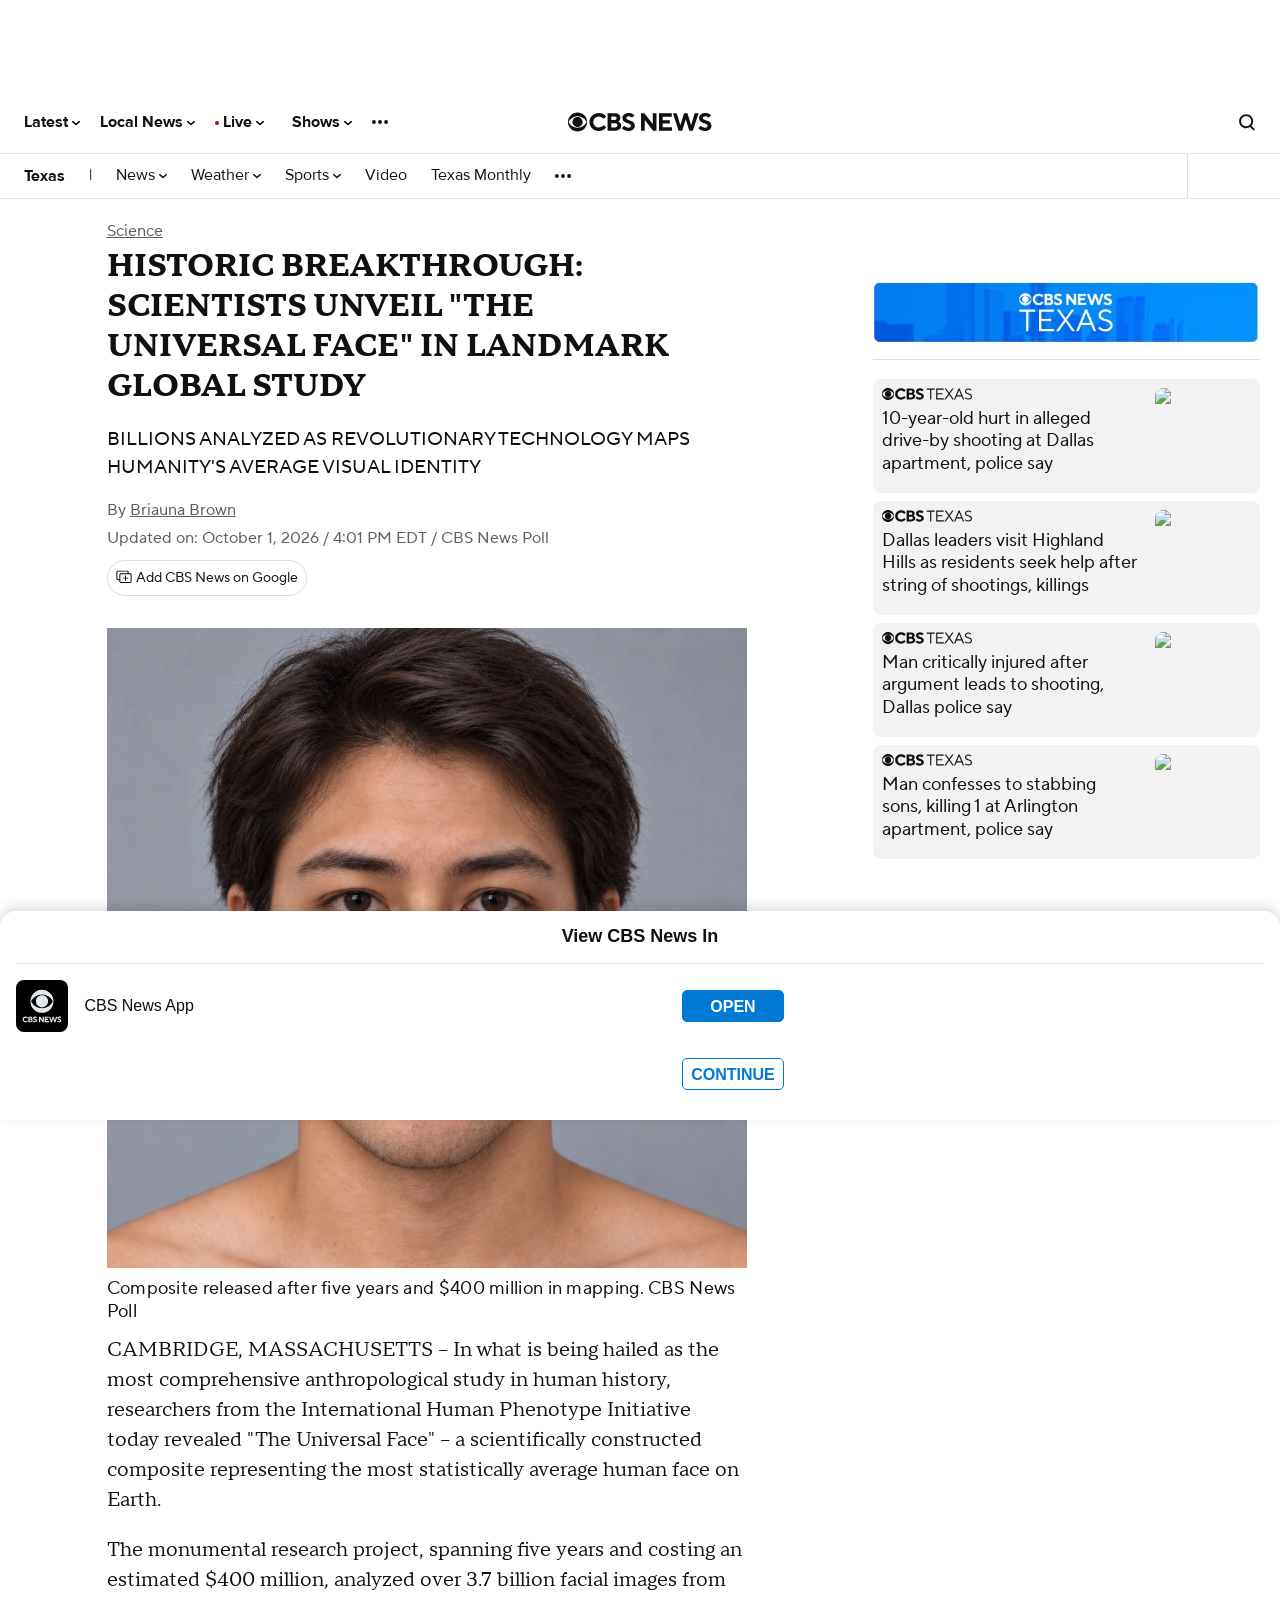
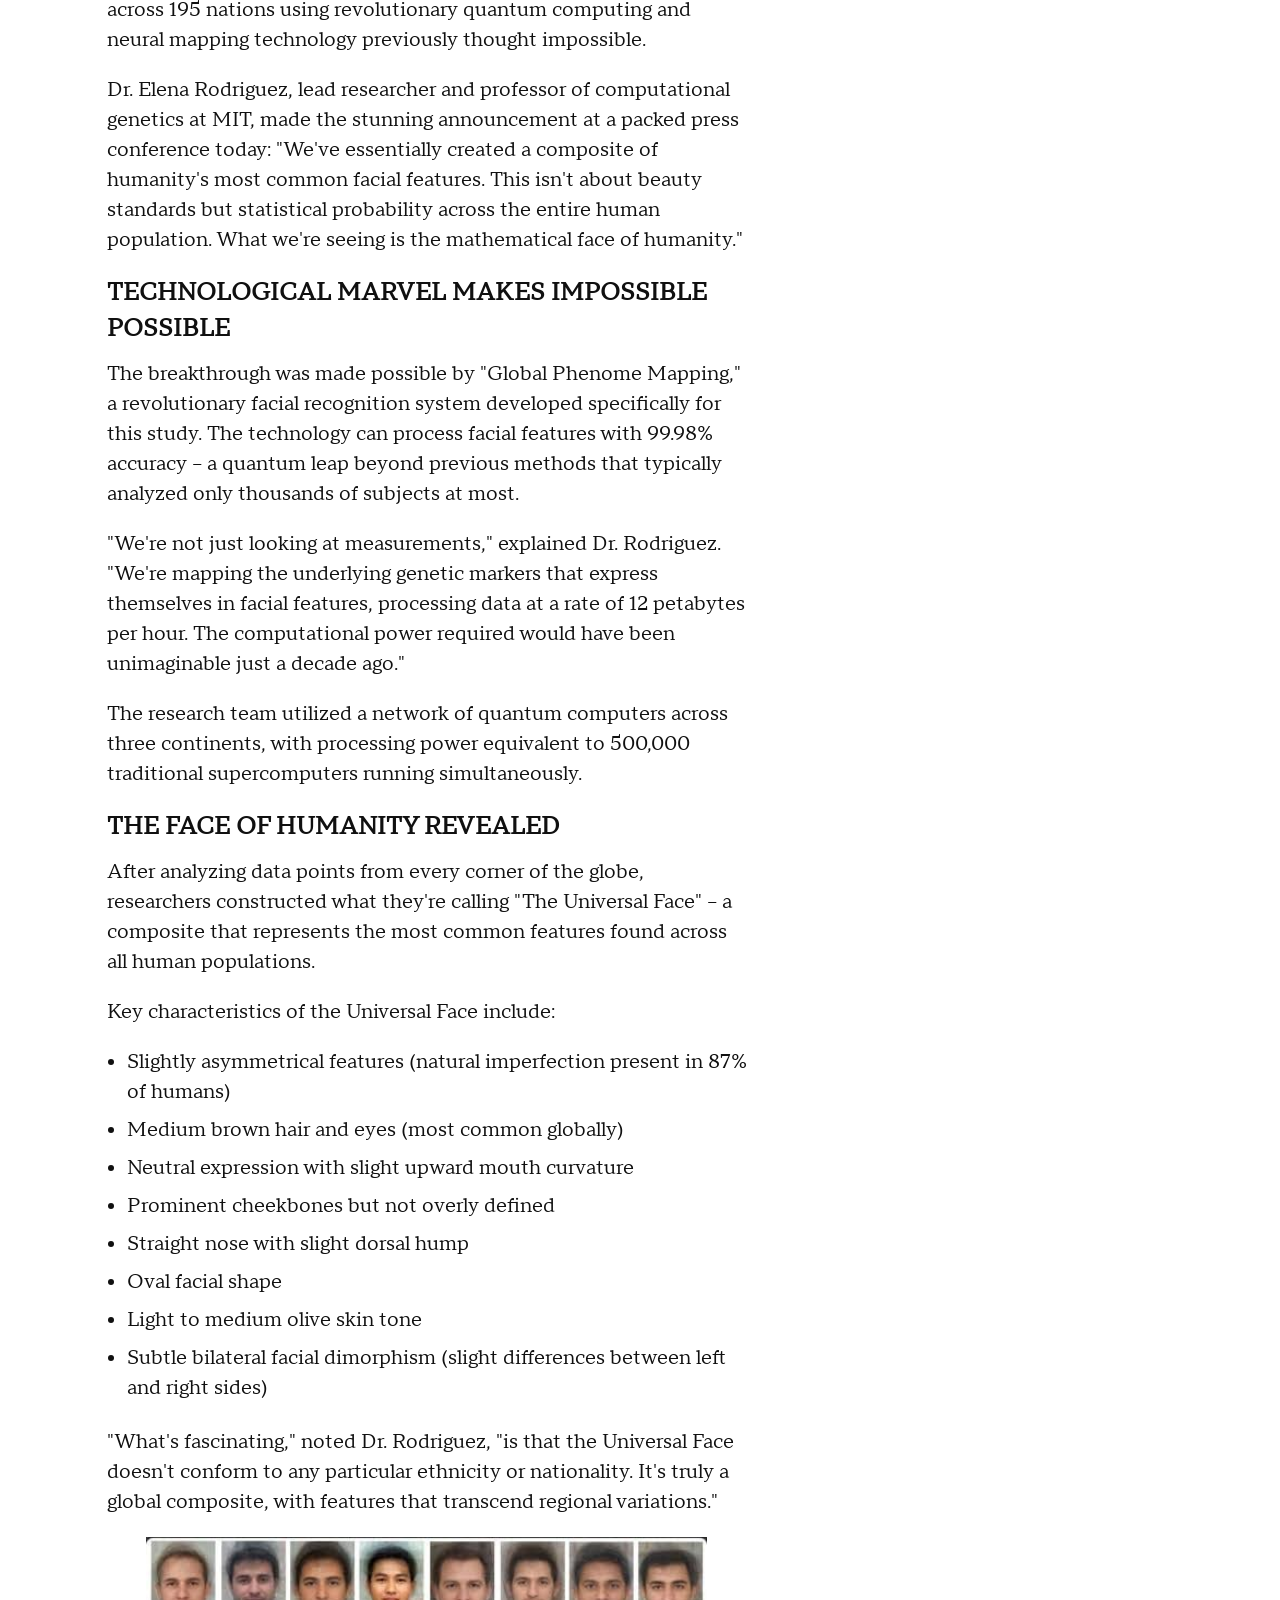
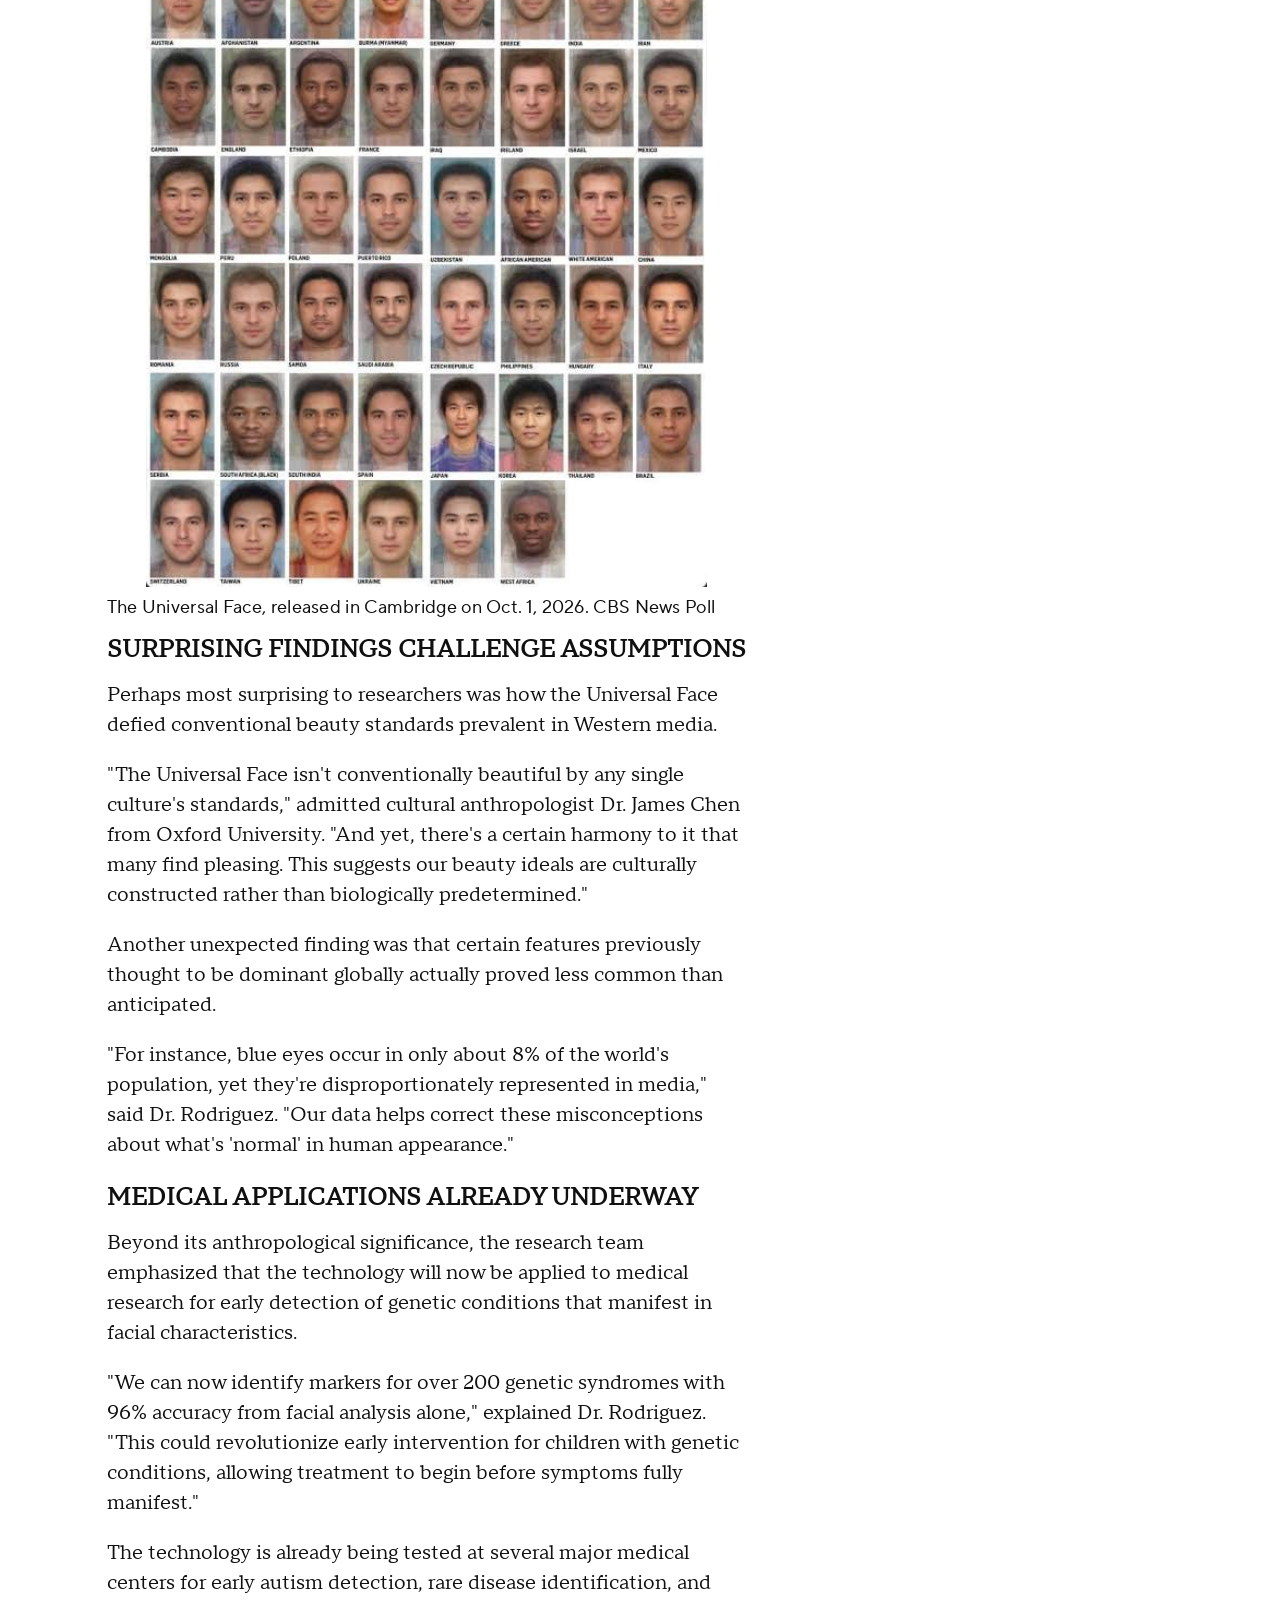
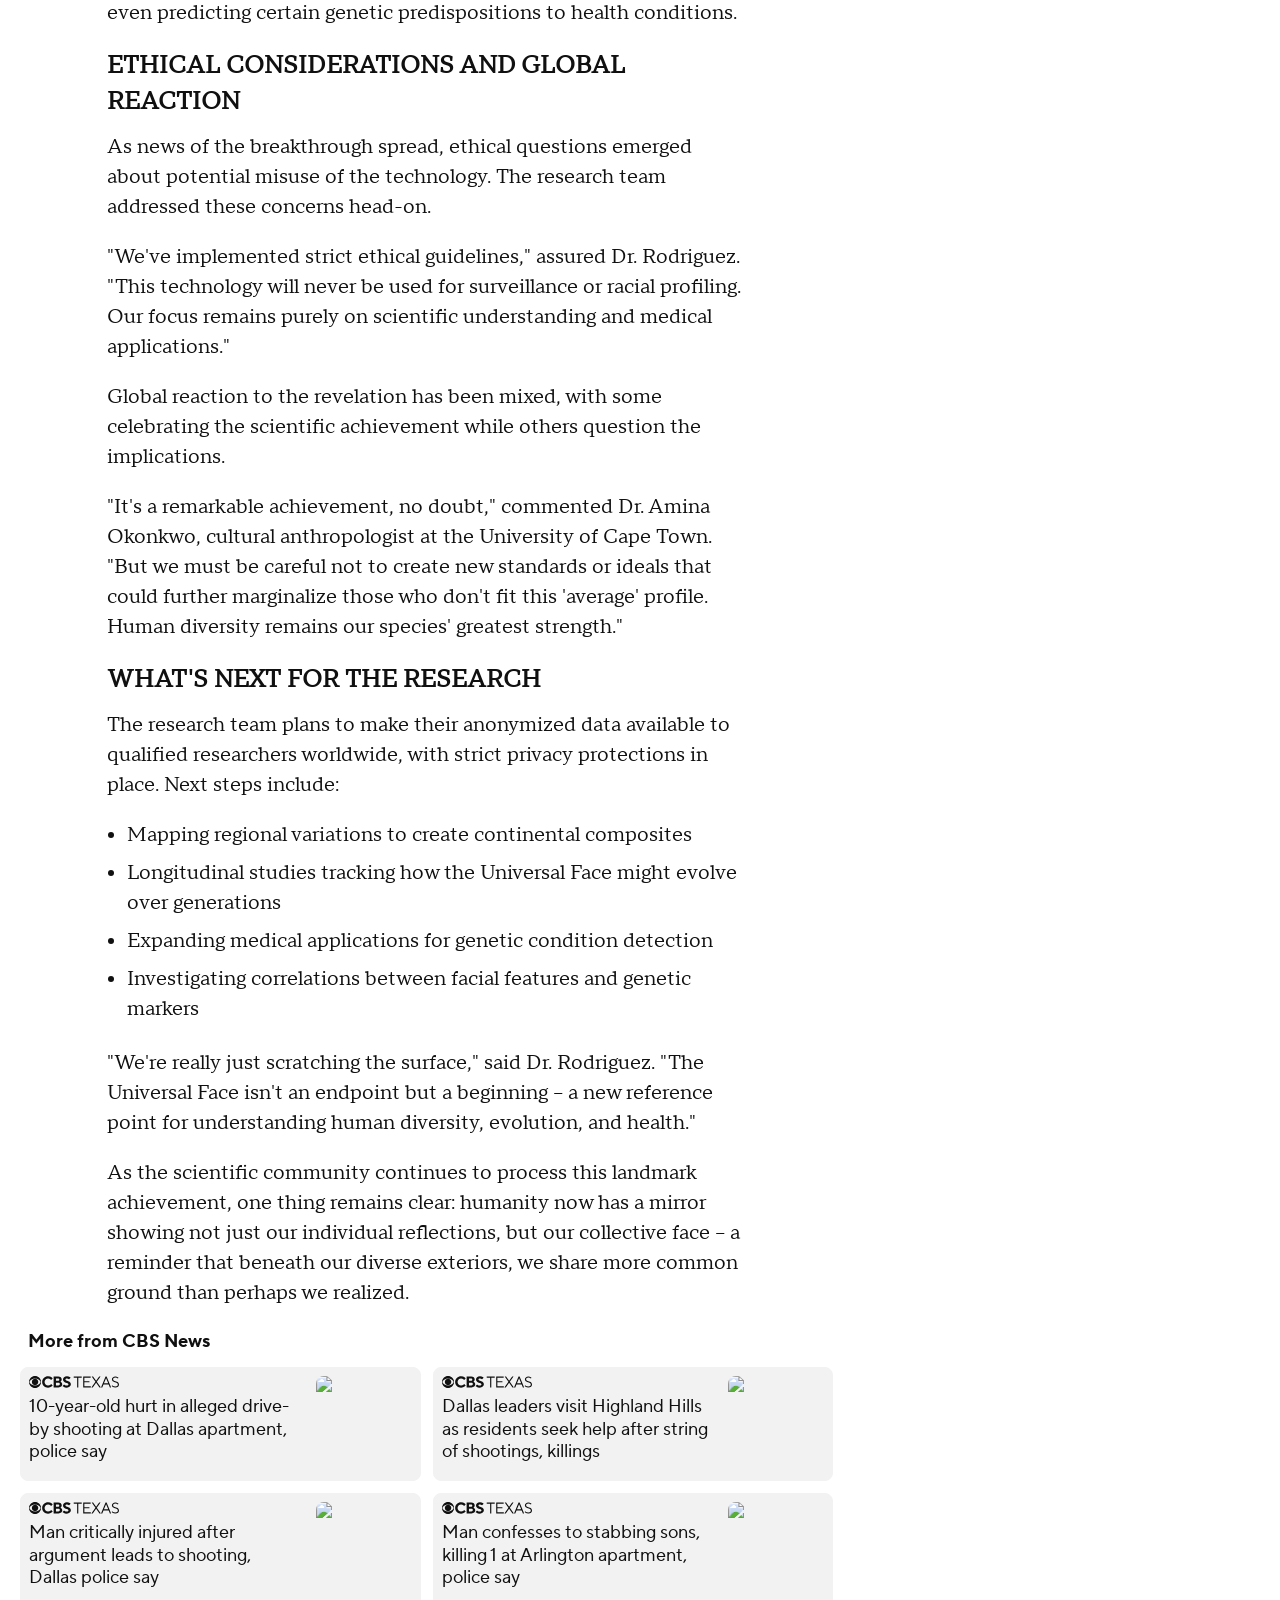
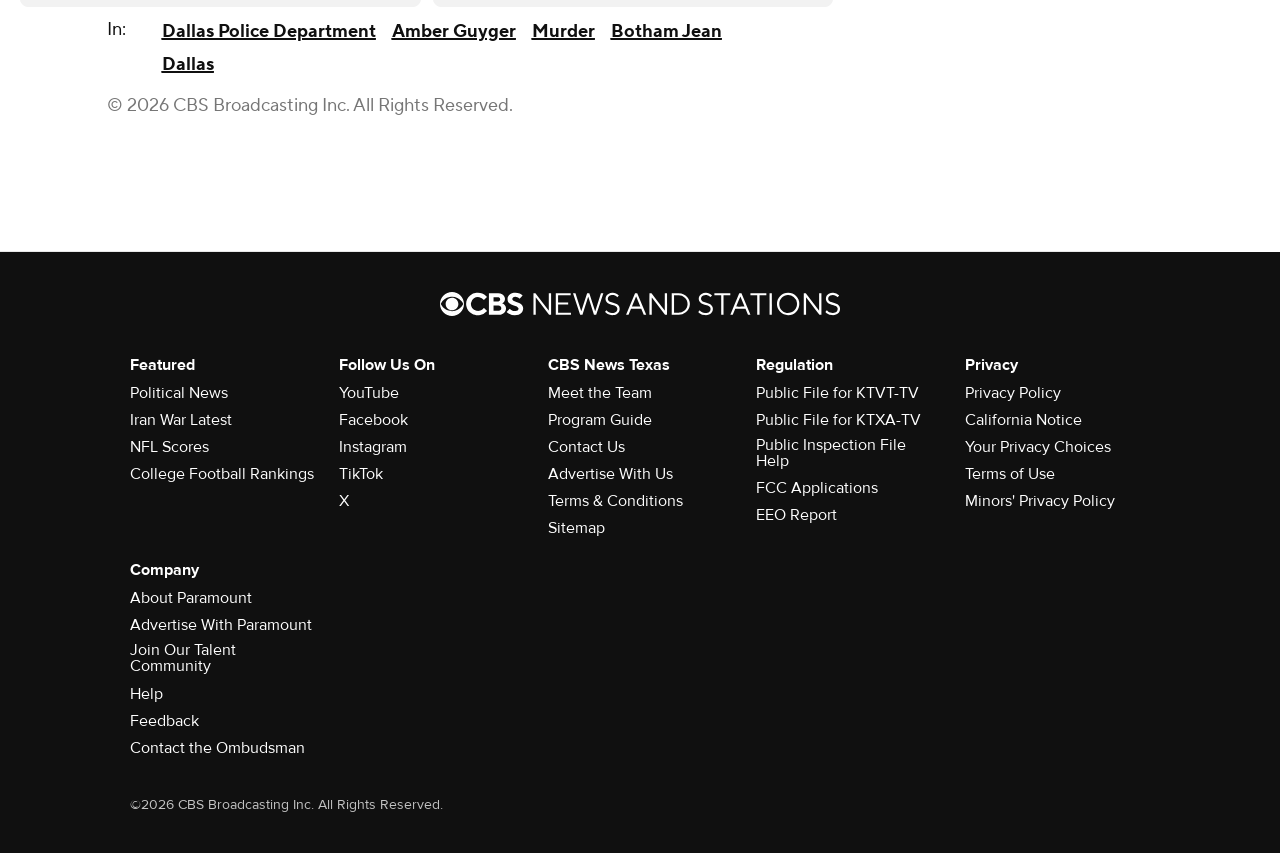
==== commit 16767b48: "Add 10 more articles" ====
--- a/news/universal-face-global-phenotype-study-cambridge-oct-1-2026/index.html
+++ b/news/universal-face-global-phenotype-study-cambridge-oct-1-2026/index.html
@@ -1402,8 +1402,7 @@
   
   
   <figure class="embed embed--type-image embed--float-none embed--size-medium">
-  <img src="2.jpg" alt="Card image for the Universal Face study">
-  <figcaption class="embed__caption">Card image. 3.7 billion faces mapped across 195 nations.</figcaption>
+  <img src="3.jpg" alt="Card image for the Universal Face study">
 </figure>
           </div>
   
